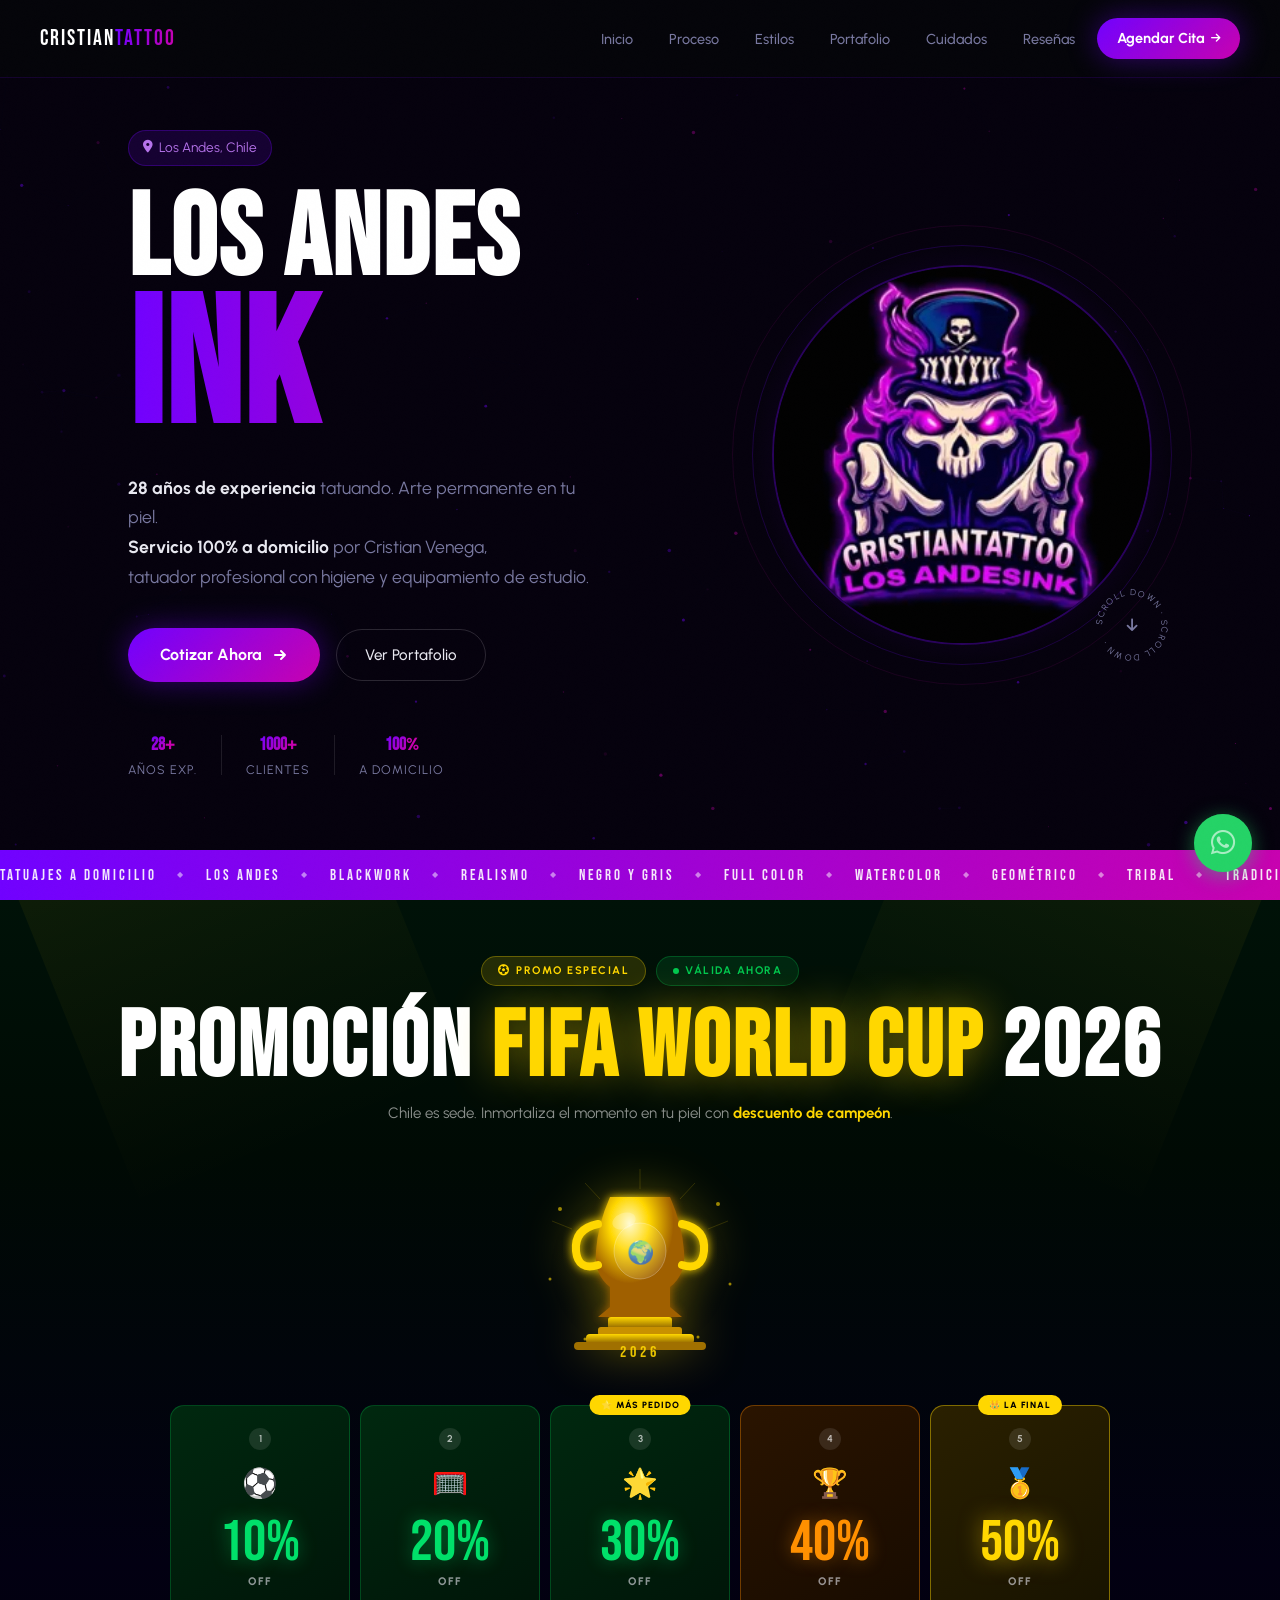
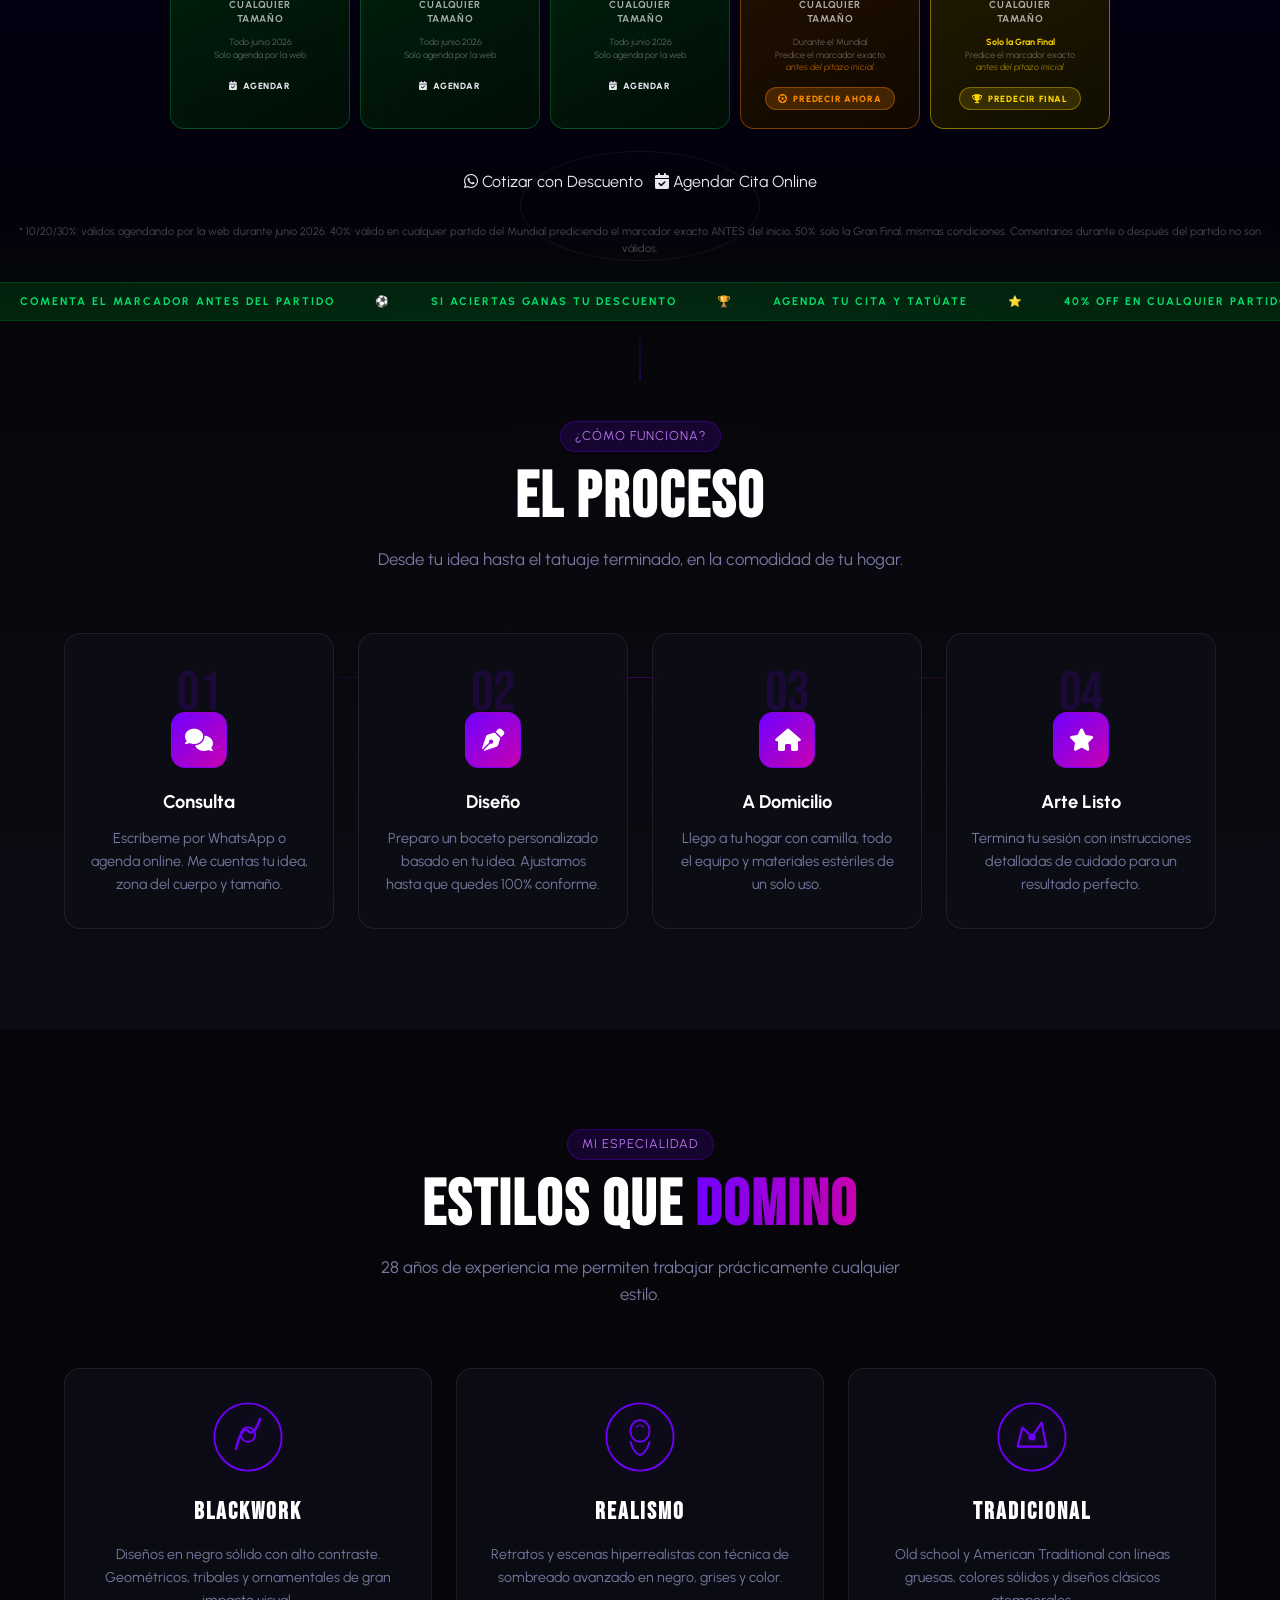
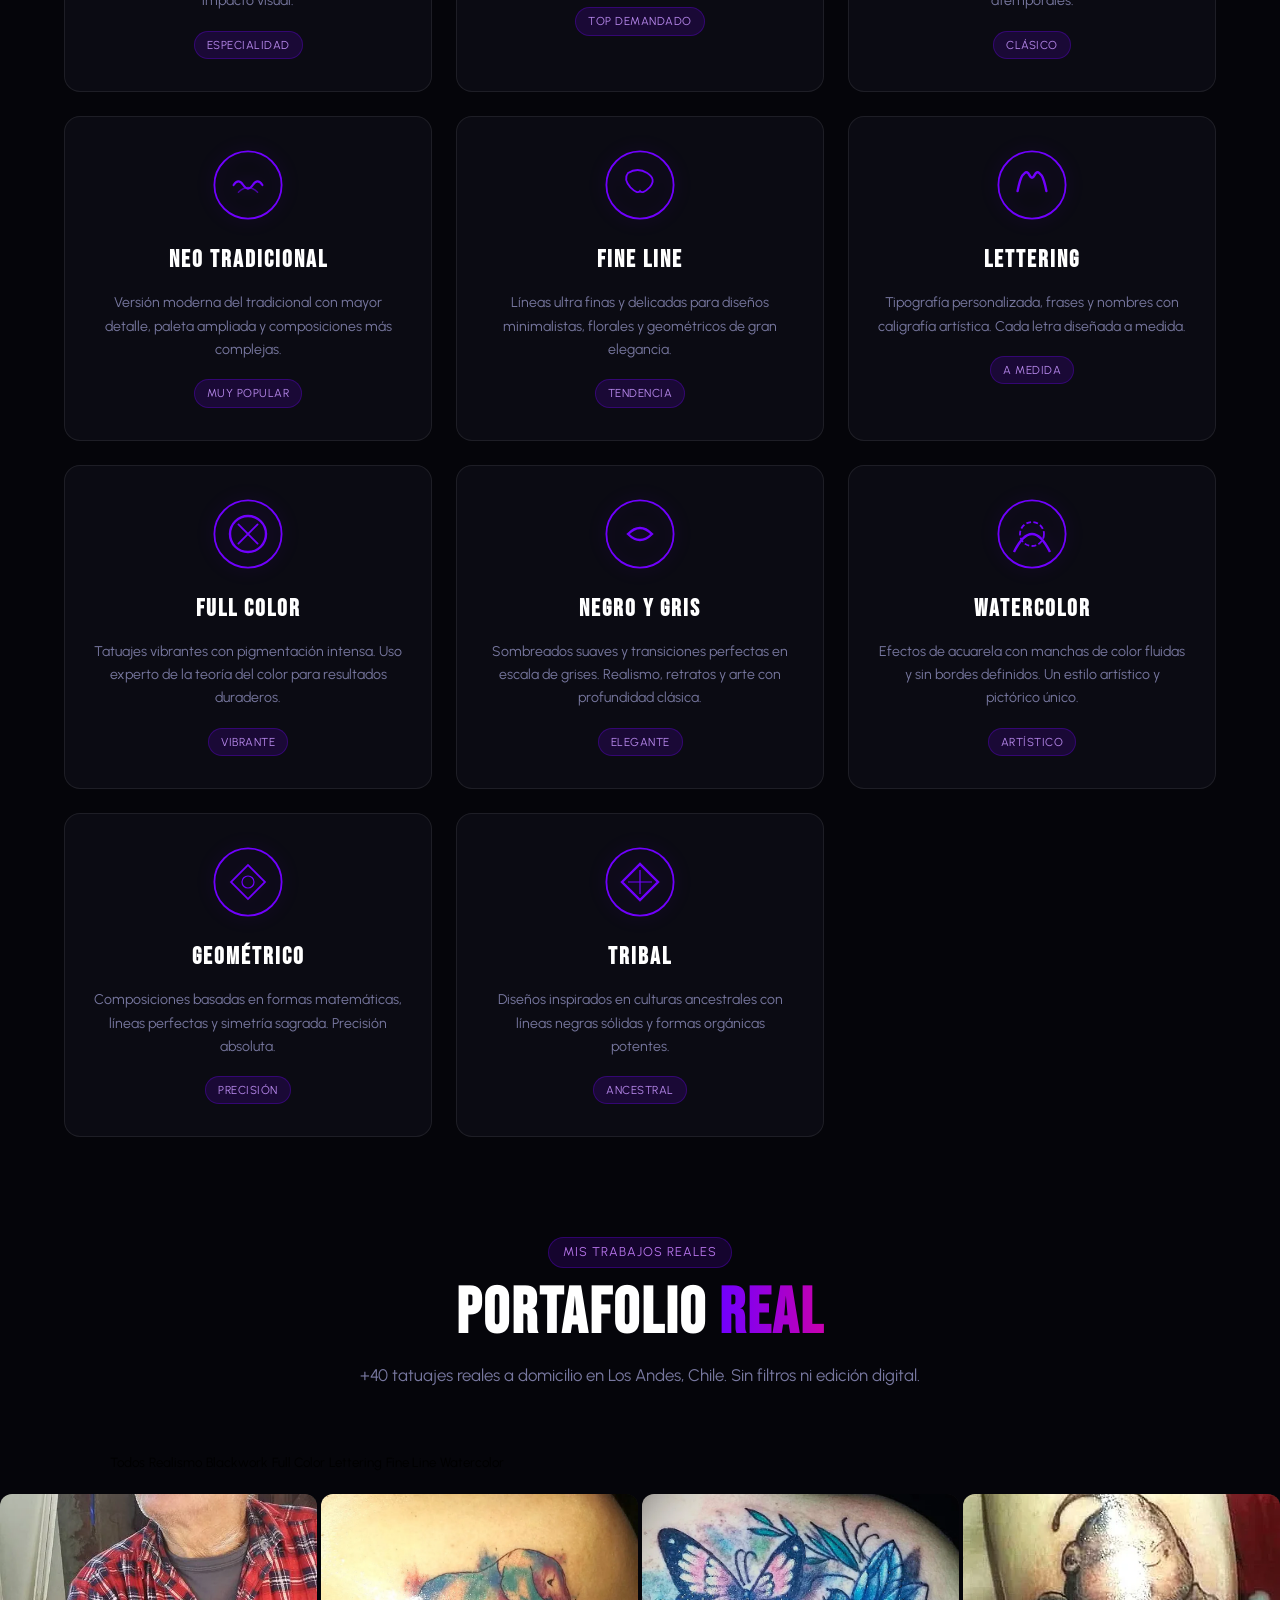
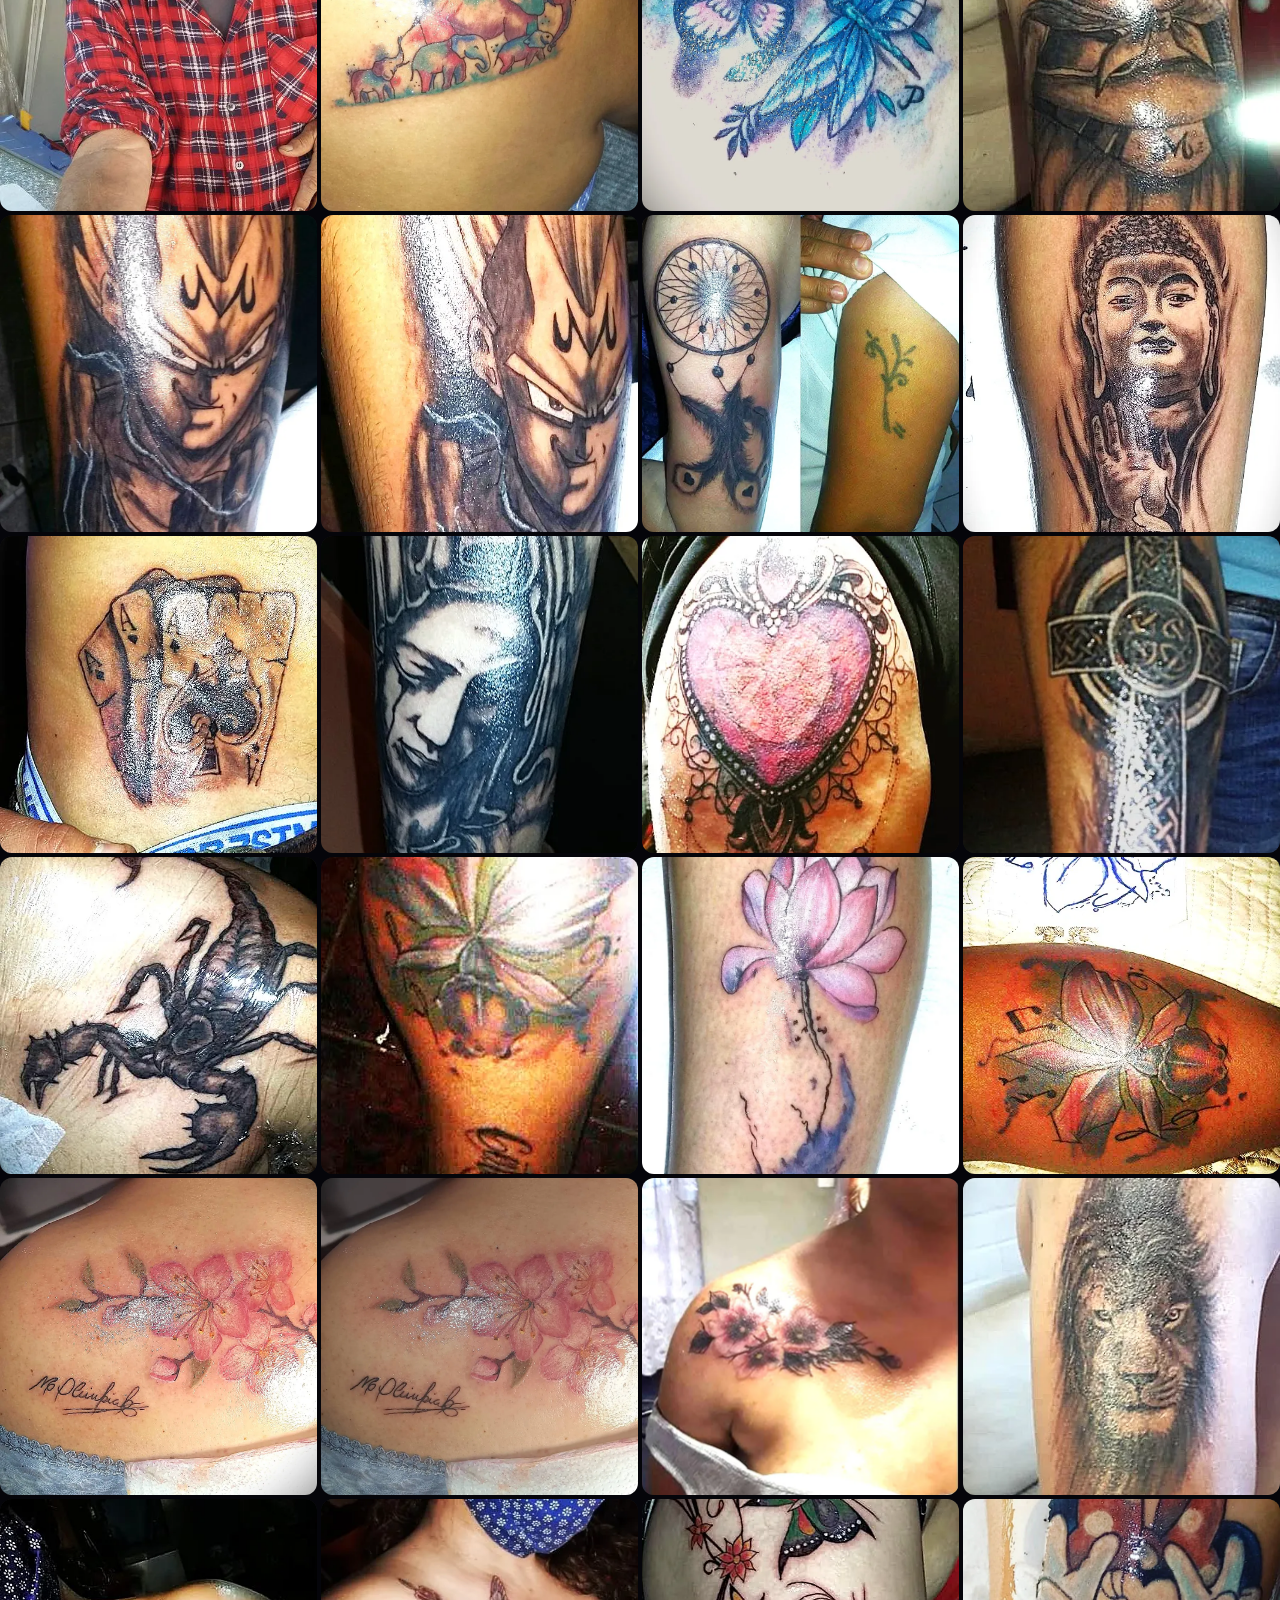
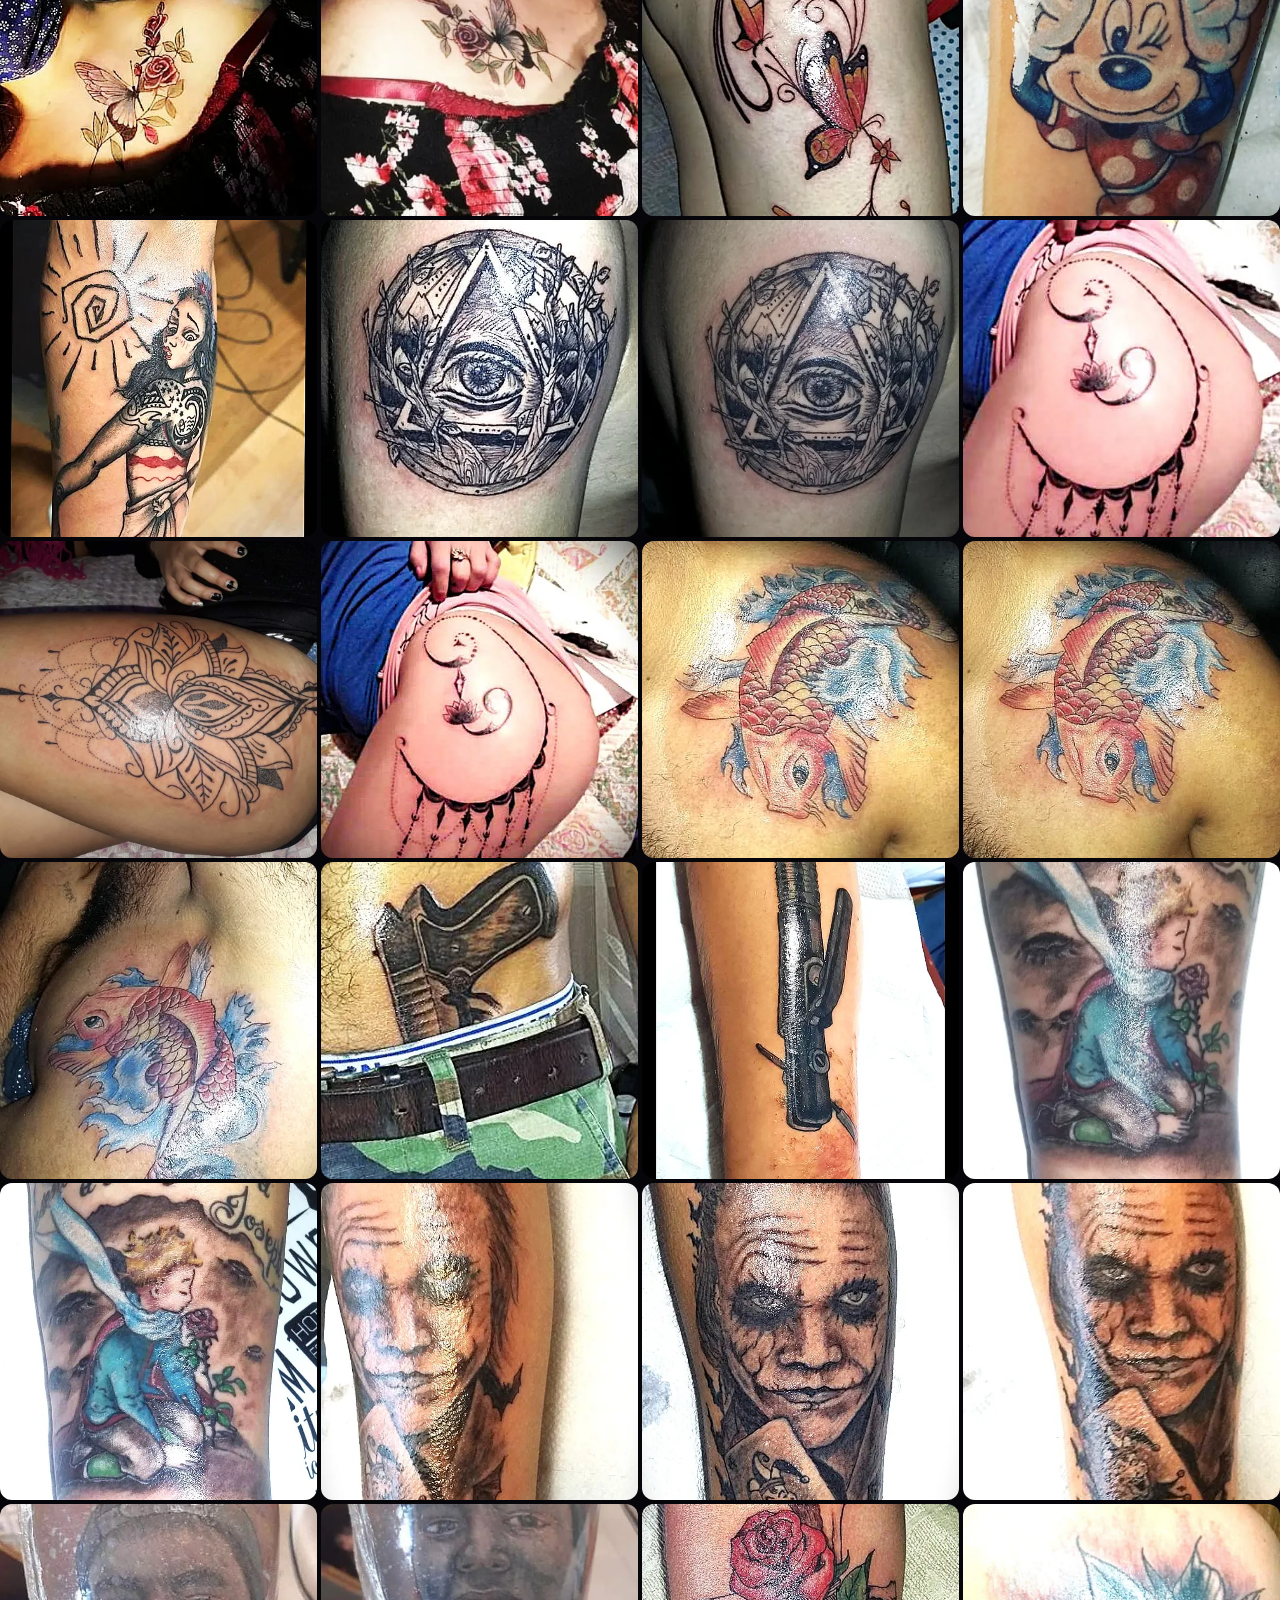
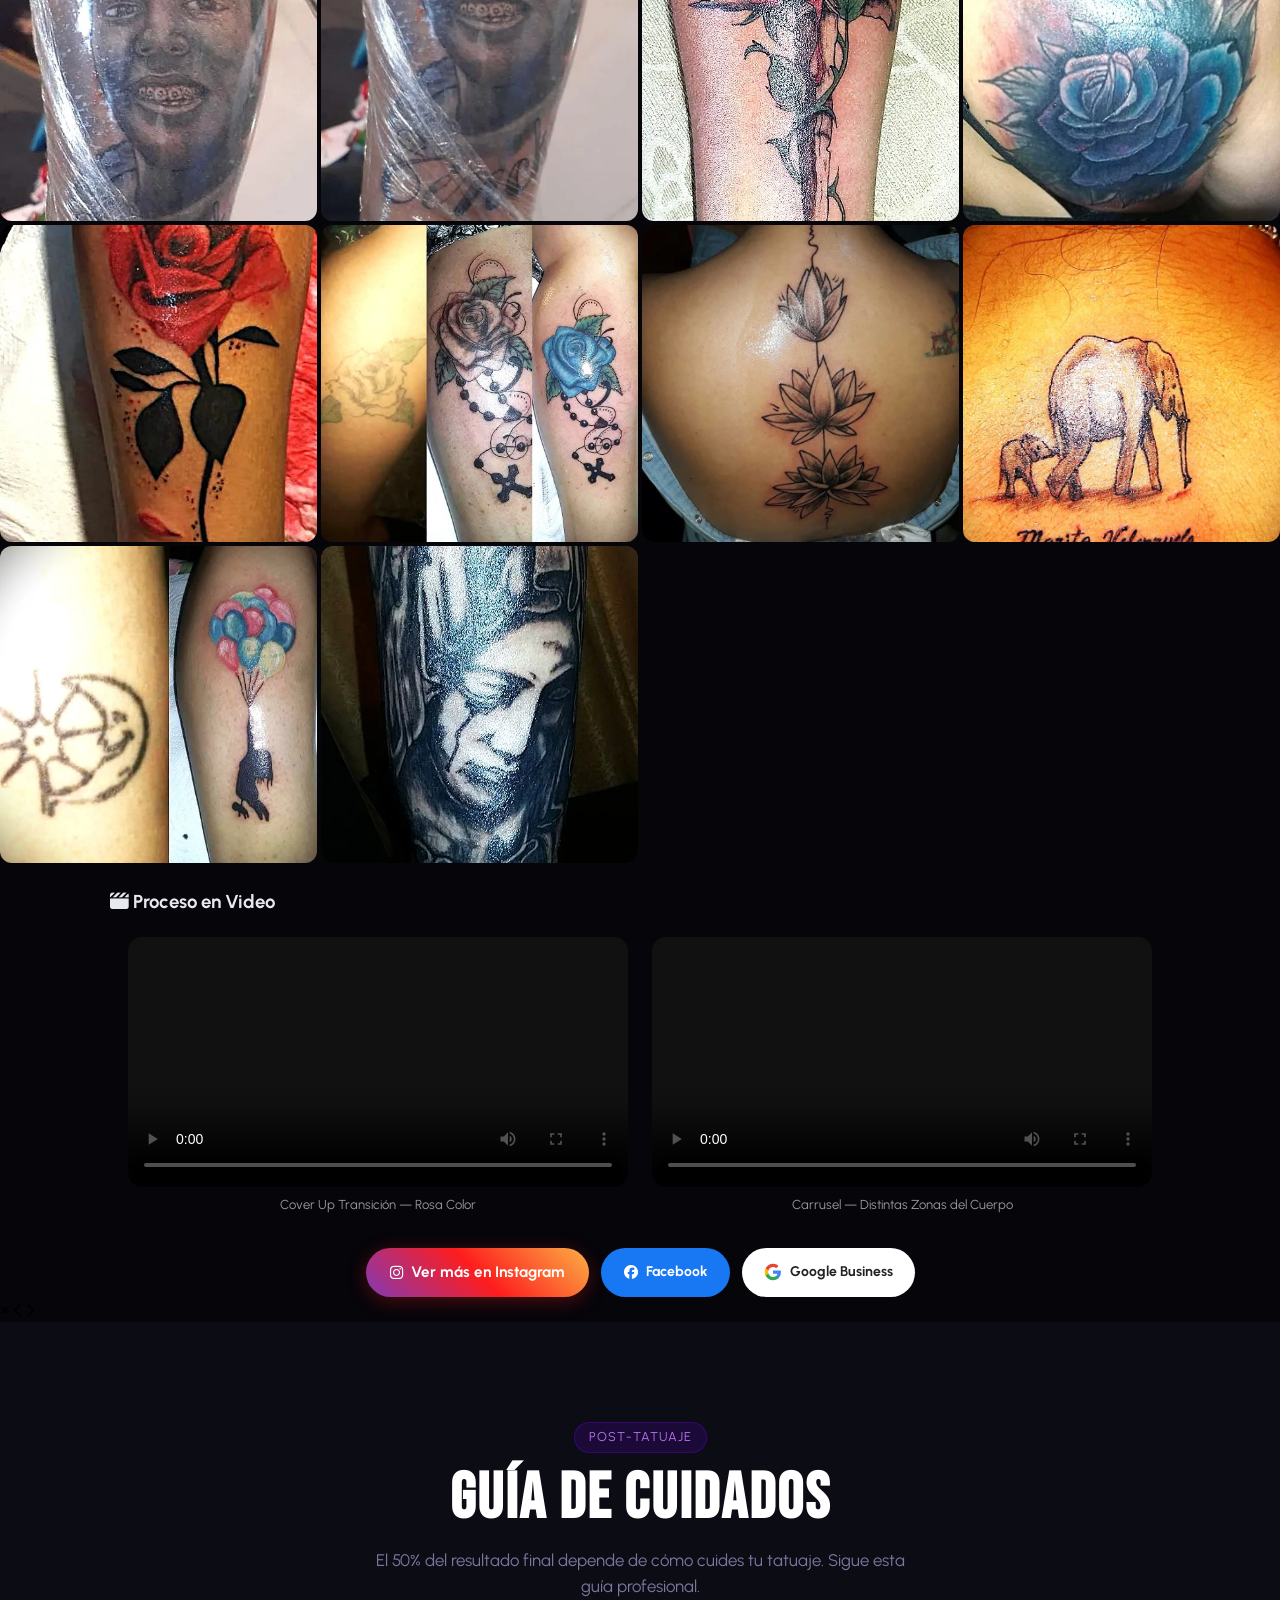
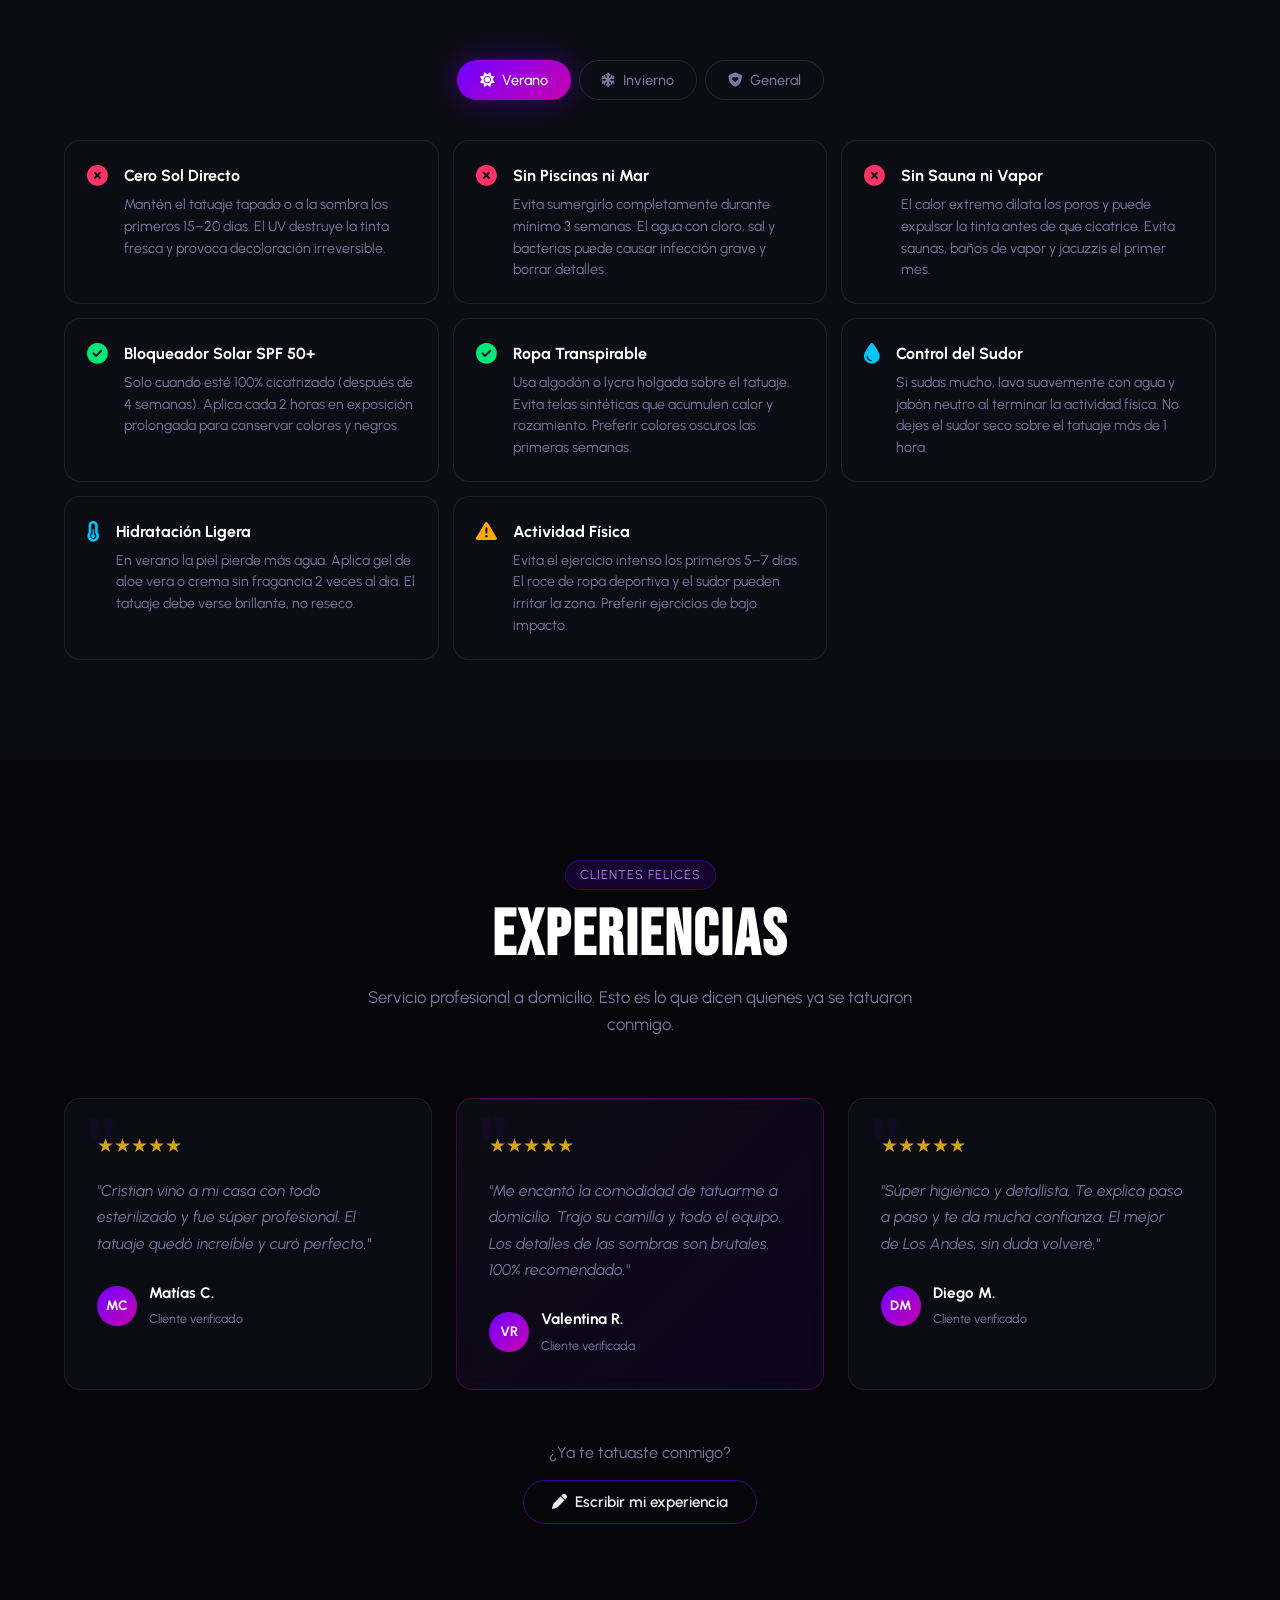
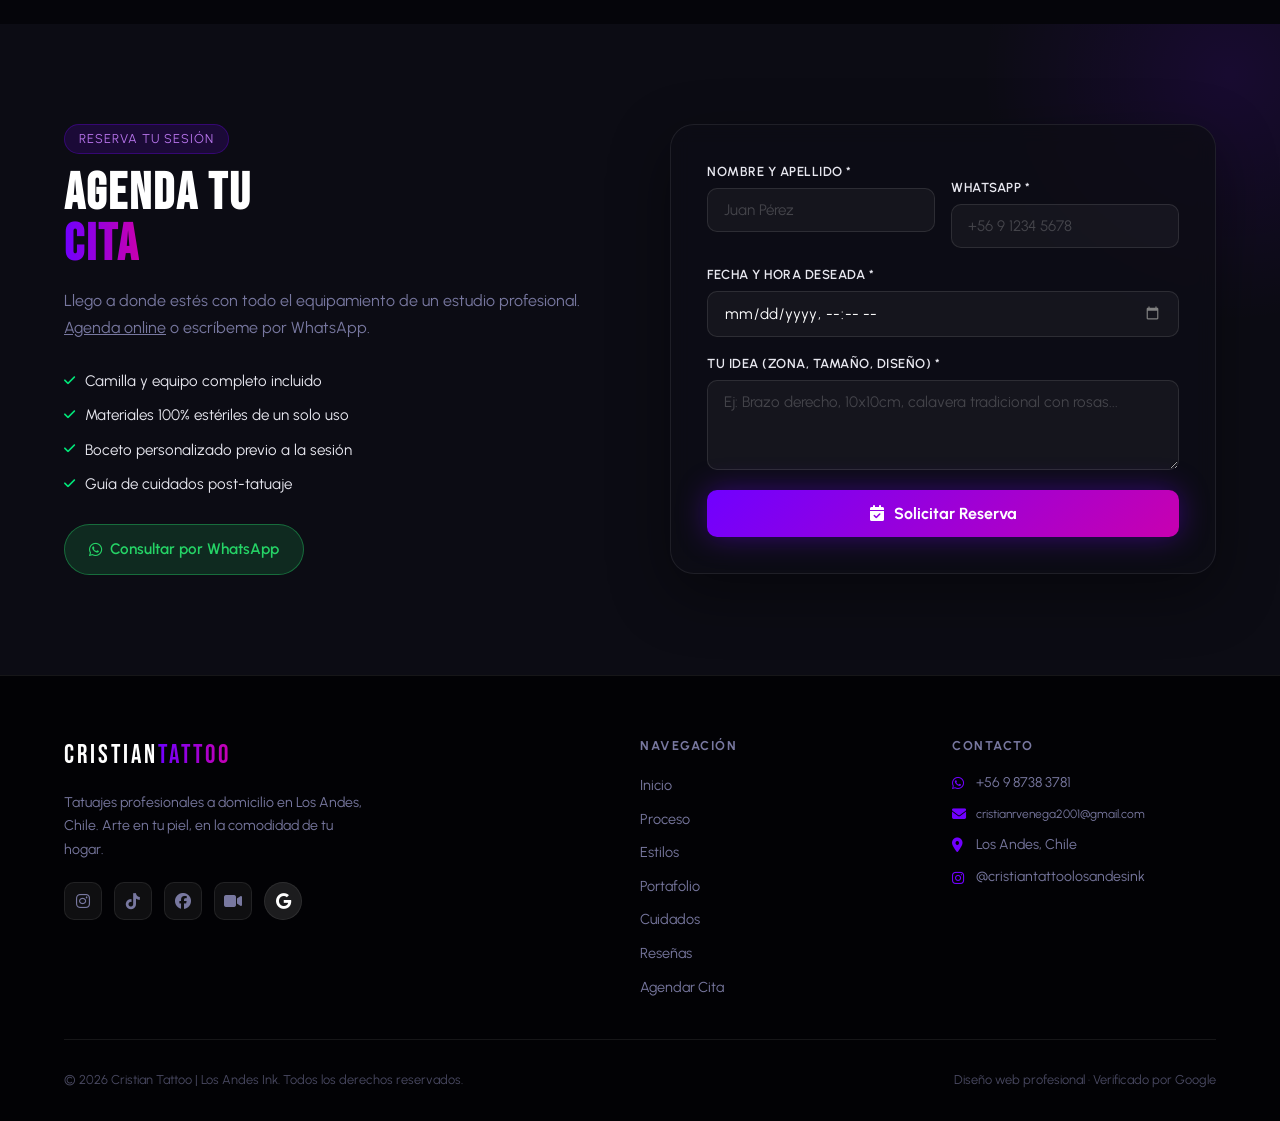
==== index.html @ 529fb02e "Actualizacion: Secciones nuevas, guia de cuidados y promo Mundial 2026" ====
<!DOCTYPE html>
<html lang="es">
<head>
    <meta charset="UTF-8">
    <meta name="viewport" content="width=device-width, initial-scale=1.0">
    <title>Cristian Tattoo | Los Andes Ink — Tatuajes a Domicilio en Los Andes, Chile</title>
    <meta name="description" content="Tatuajes profesionales a domicilio en Los Andes por Cristian Venega. 28 años de experiencia. Blackwork, Realismo, Fine Line, Full Color. Promo Mundial 2026: hasta 30% OFF.">
    <meta name="keywords" content="tatuajes los andes, tatuador a domicilio, cristian venega, tattoo chile, los andes ink, tatuajes a domicilio chile, tattoo los andes">
    <meta name="author" content="Cristian Tattoo Los Andes Ink">
    <meta property="og:title" content="Cristian Tattoo Los Andes Ink — Tatuajes a Domicilio">
    <meta property="og:description" content="28 años tatuando. Servicio 100% a domicilio en Los Andes, Chile. Promo Mundial 2026: hasta 30% de descuento.">
    <meta property="og:image" content="cristiantattoolosandesink.webp">
    <meta property="og:type" content="website">
    <meta name="google-site-verification" content="26c6bf16f3f9a82a">
    <link rel="preconnect" href="https://fonts.googleapis.com">
    <link href="https://fonts.googleapis.com/css2?family=Bebas+Neue&family=Urbanist:wght@300;400;500;700;900&family=Great+Vibes&display=swap" rel="stylesheet">
    <link rel="stylesheet" href="https://cdnjs.cloudflare.com/ajax/libs/font-awesome/6.5.0/css/all.min.css">
    <link rel="stylesheet" href="style.css">
    <script type="application/ld+json">
    {
      "@context": "https://schema.org",
      "@graph": [
        {
          "@type": "LocalBusiness",
          "@id": "https://cristiantattoo.netlify.app/#business",
          "name": "Cristian Tattoo Los Andes Ink",
          "description": "Tatuajes profesionales a domicilio en Los Andes, Chile. 28 años de experiencia.",
          "url": "https://cristiantattoo.netlify.app",
          "telephone": "+56987383781",
          "address": { "@type": "PostalAddress", "addressLocality": "Los Andes", "addressRegion": "Región de Valparaíso", "addressCountry": "CL" },
          "priceRange": "$$",
          "sameAs": ["https://www.instagram.com/cristiantattoolosandesink/","https://www.facebook.com/cristiantattoolosandesink","https://www.tiktok.com/@cristiantattoo12"],
          "image": "https://cristiantattoo.netlify.app/cristiantattoolosandesink.webp"
        },
        {
          "@type": "FAQPage",
          "mainEntity": [
            { "@type": "Question", "name": "¿Cómo funciona el servicio de tatuajes a domicilio?", "acceptedAnswer": { "@type": "Answer", "text": "Cristian llega a tu hogar con camilla profesional, máquinas, tinta y materiales estériles de un solo uso." } },
            { "@type": "Question", "name": "¿Cuánto cuesta un tatuaje a domicilio en Los Andes?", "acceptedAnswer": { "@type": "Answer", "text": "El precio varía según tamaño, estilo y complejidad. Escríbenos por WhatsApp para una cotización sin compromiso." } }
          ]
        }
      ]
    }
    </script>

    <!-- =====================================================
         ESTILOS ADICIONALES — ESPACIO + FIXES
    ====================================================== -->
    <style>

    /* ── Ocultar cursor custom por seguridad ── */
    .cursor-dot, .cursor-ring, .chibi-cursor { display:none!important; opacity:0!important; pointer-events:none!important; }

    /* ── Canvas espacio SIEMPRE detrás de todo ── */
    #spaceCanvas {
        position: fixed;
        top: 0; left: 0;
        width: 100%; height: 100%;
        z-index: -1;          /* detrás de todo — no cubre el hero */
        pointer-events: none;
    }

    /* El hero tiene fondo sólido propio — las estrellas no se ven en él */
    section.hero {
        background-color: #05000d !important;
        isolation: isolate;
    }

    /* ── PORTAFOLIO: solución definitiva ── */
    /* Container a ancho total */
    .portfolio-section {
        padding-left: 0 !important;
        padding-right: 0 !important;
    }
    .portfolio-section > .container,
    .portfolio-section .container {
        max-width: 100% !important;
        width: 100% !important;
        padding-left: 0 !important;
        padding-right: 0 !important;
    }
    /* Centrar solo encabezado, filtros, videos y CTAs */
    .portfolio-section .section-header,
    .portfolio-section .portfolio-filters,
    .portfolio-section .portfolio-videos,
    .portfolio-section .portfolio-cta {
        max-width: 1100px !important;
        margin-left: auto !important;
        margin-right: auto !important;
        padding-left: 20px !important;
        padding-right: 20px !important;
    }
    /* Grid — usa el ID real que script.js busca: portafolio */
    #portafolio {
        display: grid !important;
        grid-template-columns: repeat(4, minmax(0, 1fr)) !important;
        gap: 4px !important;
        width: 100% !important;
        max-width: 100% !important;
        margin: 20px 0 24px !important;
        padding: 0 !important;
        box-sizing: border-box !important;
    }
    @media (max-width: 1024px) {
        #portafolio { grid-template-columns: repeat(3, minmax(0, 1fr)) !important; }
    }
    @media (max-width: 600px) {
        #portafolio { grid-template-columns: repeat(2, minmax(0, 1fr)) !important; }
    }
    /* Celda cuadrada con padding-trick — clase real: portafolio-item */
    .portafolio-item {
        position: relative !important;
        display: block !important;
        width: 100% !important;
        height: 0 !important;
        padding-top: 100% !important;
        overflow: hidden !important;
        background: #1a1a1a !important;
        cursor: pointer !important;
    }
    /* El wrapper ocupa todo el espacio del padre */
    .portafolio-wrapper {
        position: absolute !important;
        top: 0 !important; left: 0 !important;
        width: 100% !important; height: 100% !important;
    }
    /* La imagen llena el wrapper */
    .portafolio-wrapper img {
        width: 100% !important;
        height: 100% !important;
        object-fit: cover !important;
        object-position: center !important;
        display: block !important;
        transition: transform 0.35s ease !important;
    }
    .portafolio-item:hover .portafolio-wrapper img {
        transform: scale(1.07) !important;
    }
    /* Overlay con nombre del estilo */
    .portafolio-overlay {
        position: absolute !important;
        inset: 0 !important;
        background: rgba(0,0,0,0.5) !important;
        display: flex !important;
        align-items: center !important;
        justify-content: center !important;
        opacity: 0 !important;
        transition: opacity 0.25s ease !important;
    }
    .portafolio-item:hover .portafolio-overlay {
        opacity: 1 !important;
    }
    .portafolio-overlay span {
        color: #fff !important;
        font-size: 12px !important;
        font-weight: 700 !important;
        letter-spacing: 1.5px !important;
        text-transform: uppercase !important;
        background: rgba(112,0,255,0.7) !important;
        padding: 6px 14px !important;
        border-radius: 20px !important;
    }

    /* ── VIDEOS: visibles y responsivos ── */
    .videos-grid {
        display: flex !important;
        flex-wrap: wrap !important;
        gap: 24px !important;
        justify-content: center !important;
        margin-top: 20px !important;
    }
    .video-wrap {
        flex: 1 1 300px !important;
        max-width: 500px !important;
    }
    .portfolio-video {
        width: 100% !important;
        max-width: 500px !important;
        border-radius: 14px !important;
        background: #111 !important;
        outline: none !important;
        display: block !important;
    }
    .video-caption {
        text-align: center !important;
        margin-top: 8px !important;
        font-size: 13px !important;
        opacity: .65 !important;
    }

    /* ── MUNDIAL: visual SVG + tiers ── */
    .mundial-visual { text-align: center; margin: 28px 0 8px; }
    .mundial-visual svg { width: min(340px, 90vw); height: auto; }

    /* ── CUIDADOS: más espacio ── */
    .care-grid { gap: 14px !important; }

    /* ── REDES SOCIALES: botón Google ── */
    .btn-google {
        display: inline-flex;
        align-items: center;
        gap: 8px;
        background: #fff;
        color: #222;
        font-weight: 700;
        font-size: 14px;
        padding: 12px 22px;
        border-radius: 100px;
        text-decoration: none;
        transition: opacity .2s, transform .2s;
        border: none;
    }
    .btn-google:hover { opacity: .9; transform: translateY(-2px); }
    .btn-google svg { width: 18px; height: 18px; }

    .btn-fb {
        display: inline-flex;
        align-items: center;
        gap: 8px;
        background: #1877F2;
        color: #fff;
        font-weight: 700;
        font-size: 14px;
        padding: 12px 22px;
        border-radius: 100px;
        text-decoration: none;
        transition: opacity .2s, transform .2s;
    }
    .btn-fb:hover { opacity: .9; transform: translateY(-2px); }

    /* ── FOOTER SOCIAL ── */
    .footer-socials a { transition: transform .2s, opacity .2s; }
    .footer-socials a:hover { opacity: .75; transform: translateY(-2px); }

    /* ════════════════════════════════════════════
       MUNDIAL 2026 — Diseño dinámico completo
    ════════════════════════════════════════════ */
    .wc-section {
        position: relative; overflow: hidden;
        background: linear-gradient(180deg,#001208 0%,#000a04 25%,#020012 65%,#050008 100%);
        padding-bottom: 0;
    }
    /* Focos de estadio */
    .wc-spot {
        position: absolute; top: -80px;
        width: 350px; height: 500px;
        background: linear-gradient(180deg,rgba(255,215,0,.055) 0%,transparent 70%);
        pointer-events: none; z-index: 0;
        transform-origin: top center;
    }
    .wc-spot-l { left: 0%;  transform: rotate(-22deg); }
    .wc-spot-r { right: 0%; transform: rotate(22deg); }
    /* Líneas de campo al fondo */
    .wc-field-stripe {
        position: absolute; bottom: 60px; left: 50%;
        transform: translateX(-50%);
        width: 240px; height: 110px;
        border: 1px solid rgba(255,255,255,.06);
        border-radius: 50%; pointer-events: none;
    }
    .wc-field-bottom {
        position: absolute; bottom: 0; left: 0; right: 0; height: 100px;
        background: linear-gradient(transparent,rgba(0,80,20,.18));
        pointer-events: none;
    }
    /* Header */
    .wc-header { text-align:center; padding: 56px 20px 16px; position:relative; z-index:1; }
    .wc-tag-row { display:flex; justify-content:center; gap:10px; flex-wrap:wrap; margin-bottom:14px; }
    .wc-tag { display:inline-flex; align-items:center; gap:6px; padding:5px 16px; border-radius:100px; font-size:11px; font-weight:700; letter-spacing:1.5px; text-transform:uppercase; }
    .wc-tag-promo { background:rgba(255,215,0,.14); border:1px solid rgba(255,215,0,.3); color:#ffd700; }
    .wc-tag-live  { background:rgba(0,200,80,.12); border:1px solid rgba(0,200,80,.28); color:#00c850; }
    .wc-live-pulse { width:6px; height:6px; border-radius:50%; background:#00c850; animation:wcPulse 1.4s ease-in-out infinite; }
    @keyframes wcPulse { 0%,100%{opacity:1;transform:scale(1)} 50%{opacity:.4;transform:scale(1.5)} }
    .wc-title { font-family:'Bebas Neue',sans-serif; font-size:clamp(2.6rem,9vw,5.8rem); line-height:1.05; letter-spacing:3px; color:#fff; margin:0 0 4px; }
    .wc-title .wc-gold { color:#ffd700; text-shadow:0 0 40px rgba(255,215,0,.45); }
    .wc-subtitle { font-size:15px; color:rgba(255,255,255,.55); margin:0 0 28px; }
    /* Trofeo animado */
    .wc-trophy-wrap { display:flex; justify-content:center; margin:0 0 36px; }
    .wc-trophy-svg { filter:drop-shadow(0 0 24px rgba(255,215,0,.35)); animation:trophyGlow 3s ease-in-out infinite; }
    @keyframes trophyGlow { 0%,100%{filter:drop-shadow(0 0 18px rgba(255,215,0,.3))} 50%{filter:drop-shadow(0 0 40px rgba(255,215,0,.6))} }
    /* Tiers */
    .wc-tiers-wrap { position:relative; z-index:1; padding:0 16px 8px; }
    .wc-tiers { display:grid; grid-template-columns:repeat(5,1fr); gap:10px; max-width:940px; margin:0 auto; }
    @media(max-width:768px){ .wc-tiers{ grid-template-columns:repeat(3,1fr); } }
    @media(max-width:440px){ .wc-tiers{ grid-template-columns:repeat(2,1fr); } .wc-tier:last-child{ grid-column:1/-1; } }
    .wc-tier {
        border-radius:14px; padding:22px 10px 18px; text-align:center;
        position:relative; border:1px solid rgba(255,255,255,.09);
        transition:transform .25s cubic-bezier(.34,1.56,.64,1), box-shadow .25s;
    }
    .wc-tier:hover { transform:translateY(-7px); }
    .wc-tier-june    { background:linear-gradient(150deg,#00280f,#000e06); border-color:rgba(0,200,80,.28); }
    .wc-tier-june:hover { box-shadow:0 14px 36px rgba(0,200,80,.18); }
    .wc-tier-predict { background:linear-gradient(150deg,#2a1400,#110800); border-color:rgba(255,140,0,.38); cursor:pointer; }
    .wc-tier-predict:hover { box-shadow:0 14px 36px rgba(255,140,0,.22); }
    .wc-tier-final   { background:linear-gradient(150deg,#2a2000,#110e00); border-color:rgba(255,215,0,.45); cursor:pointer; }
    .wc-tier-final:hover { box-shadow:0 14px 36px rgba(255,215,0,.28); }
    .wc-tier-badge {
        position:absolute; top:-11px; left:50%; transform:translateX(-50%);
        background:#ffd700; color:#000; font-size:9px; font-weight:800;
        padding:3px 11px; border-radius:20px; letter-spacing:1px; text-transform:uppercase; white-space:nowrap;
    }
    .wc-tier-ico { font-size:1.8rem; display:block; margin-bottom:8px; }
    .wc-tier-num {
        width:22px; height:22px; border-radius:50%; background:rgba(255,255,255,.1);
        color:rgba(255,255,255,.65); font-size:10px; font-weight:700;
        display:flex; align-items:center; justify-content:center; margin:0 auto 10px;
    }
    .wc-tier-pct { font-family:'Bebas Neue',sans-serif; font-size:clamp(2.6rem,5vw,3.6rem); line-height:1; display:block; margin-bottom:1px; }
    .wc-tier-june    .wc-tier-pct { color:#00e06a; text-shadow:0 0 18px rgba(0,224,106,.4); }
    .wc-tier-predict .wc-tier-pct { color:#ff9000; text-shadow:0 0 18px rgba(255,144,0,.4); }
    .wc-tier-final   .wc-tier-pct { color:#ffd700; text-shadow:0 0 22px rgba(255,215,0,.55); }
    .wc-tier-off  { font-size:11px; font-weight:800; letter-spacing:2px; opacity:.6; display:block; margin-bottom:8px; }
    .wc-tier-lbl  { font-size:10px; font-weight:700; letter-spacing:.8px; text-transform:uppercase; color:rgba(255,255,255,.65); line-height:1.4; margin-bottom:10px; display:block; }
    .wc-tier-cond { font-size:9px; color:rgba(255,255,255,.35); line-height:1.4; margin-bottom:10px; display:block; }
    .wc-tier-btn {
        display:inline-flex; align-items:center; gap:5px;
        font-size:9px; font-weight:800; letter-spacing:.8px; text-transform:uppercase;
        padding:5px 12px; border-radius:20px; border:none; cursor:pointer; font-family:inherit;
        transition:background .2s;
    }
    .wc-tier-predict .wc-tier-btn { background:rgba(255,140,0,.2); color:#ff9000; border:1px solid rgba(255,140,0,.35); }
    .wc-tier-predict .wc-tier-btn:hover { background:rgba(255,140,0,.32); }
    .wc-tier-final .wc-tier-btn   { background:rgba(255,215,0,.14); color:#ffd700; border:1px solid rgba(255,215,0,.35); }
    .wc-tier-final .wc-tier-btn:hover { background:rgba(255,215,0,.25); }
    /* CTAs */
    .wc-cta-row { display:flex; justify-content:center; gap:12px; flex-wrap:wrap; padding:32px 16px 28px; position:relative; z-index:1; }
    .wc-disclaimer { text-align:center; font-size:11px; color:rgba(255,255,255,.28); padding:0 16px 24px; position:relative; z-index:1; }
    /* Ticker inferior */
    .wc-ticker { overflow:hidden; border-top:1px solid rgba(0,200,80,.18); border-bottom:1px solid rgba(0,200,80,.18); padding:10px 0; background:linear-gradient(90deg,rgba(0,80,20,.35),rgba(0,120,40,.25),rgba(0,80,20,.35)); position:relative; z-index:1; }
    .wc-ticker-track { display:flex; white-space:nowrap; animation:wctick 24s linear infinite; }
    .wc-ticker-track span { font-size:11px; font-weight:700; letter-spacing:2px; text-transform:uppercase; color:#00e06a; padding:0 20px; }
    .wc-ticker-track .wt-sep { color:#ffd700 !important; }
    @keyframes wctick { from{transform:translateX(0)} to{transform:translateX(-50%)} }
    /* ── Modales de predicción ── */
    .pred-overlay {
        display:none; position:fixed; inset:0; z-index:9998;
        background:rgba(0,0,0,.87); backdrop-filter:blur(12px);
        align-items:center; justify-content:center; padding:20px;
    }
    .pred-overlay.open { display:flex; }
    .pred-box {
        border-radius:22px; padding:38px 28px 30px;
        max-width:460px; width:100%; position:relative; text-align:center;
    }
    @media(max-width:480px){ .pred-box{ padding:30px 18px 24px; } }
    .pred-box-40 { background:#0c0800; border:1px solid rgba(255,140,0,.35); }
    .pred-box-50 { background:#0c0a00; border:1px solid rgba(255,215,0,.42); }
    .pred-close {
        position:absolute; top:12px; right:12px;
        background:rgba(255,255,255,.08); border:1px solid rgba(255,255,255,.1);
        color:rgba(255,255,255,.5); width:32px; height:32px; border-radius:8px;
        cursor:pointer; font-size:19px; display:flex; align-items:center; justify-content:center; line-height:1;
    }
    .pred-close:hover { background:rgba(255,255,255,.15); color:#fff; }
    .pred-pill { display:inline-block; padding:5px 16px; border-radius:20px; font-size:10px; font-weight:800; letter-spacing:2px; text-transform:uppercase; margin-bottom:16px; }
    .pred-pill-40 { background:rgba(255,140,0,.14); border:1px solid rgba(255,140,0,.3); color:#ff9000; }
    .pred-pill-50 { background:rgba(255,215,0,.12); border:1px solid rgba(255,215,0,.3); color:#ffd700; }
    .pred-title { font-size:1.6rem; font-weight:900; color:#fff; margin:0 0 6px; }
    .pred-desc  { font-size:13px; color:rgba(255,255,255,.5); line-height:1.55; margin:0 0 24px; }
    .pred-group { margin-bottom:16px; text-align:left; }
    .pred-group label { font-size:10px; font-weight:700; letter-spacing:1.5px; text-transform:uppercase; color:rgba(255,255,255,.42); display:block; margin-bottom:7px; }
    .pred-group input {
        width:100%; box-sizing:border-box;
        background:rgba(255,255,255,.06); border:1px solid rgba(255,255,255,.12);
        border-radius:10px; padding:12px 14px; color:#fff; font-size:15px; font-family:inherit;
    }
    .pred-group input:focus { outline:none; border-color:rgba(255,255,255,.3); }
    .score-row { display:flex; align-items:center; gap:8px; }
    .score-row input { text-align:center; font-family:'Bebas Neue',sans-serif; font-size:24px; font-weight:900; width:70px; flex:0 0 70px; }
    .score-vs { font-size:20px; font-weight:900; color:rgba(255,255,255,.35); }
    .score-teams { display:flex; justify-content:space-between; font-size:10px; color:rgba(255,255,255,.3); margin-top:4px; letter-spacing:.5px; }
    .pred-submit {
        width:100%; padding:15px; border-radius:11px; border:none;
        font-size:15px; font-weight:800; font-family:inherit; cursor:pointer;
        transition:transform .2s, box-shadow .2s; margin-top:8px;
    }
    .pred-submit-40 { background:linear-gradient(135deg,#ff9000,#d06000); color:#fff; box-shadow:0 6px 24px rgba(255,140,0,.28); }
    .pred-submit-50 { background:linear-gradient(135deg,#ffd700,#b89000); color:#000; box-shadow:0 6px 24px rgba(255,215,0,.28); }
    .pred-submit:hover { transform:translateY(-2px); }
    .pred-note { font-size:11px; color:rgba(255,255,255,.22); margin-top:12px; line-height:1.55; }
    .pred-ok { display:none; padding:16px 0; }
    .pred-ok.show { display:block; }
    .pred-ok h3 { font-size:1.3rem; margin-bottom:8px; }
    .pred-ok p  { font-size:13px; color:rgba(255,255,255,.5); }
    .pred-ok-40 h3 { color:#ff9000; }
    .pred-ok-50 h3 { color:#ffd700; }

    </style>
</head>
<body>

    <!-- ══════════════════════════════════════════
         CANVAS ESPACIO (estrellas, cometas, fugaces)
    ═══════════════════════════════════════════════ -->
    <canvas id="spaceCanvas" aria-hidden="true"></canvas>

    <!-- Grain texture overlay -->
    <div class="grain-overlay" aria-hidden="true"></div>

    <!-- ========= WHATSAPP FLOAT ========= -->
    <a href="https://wa.me/56987383781?text=Hola%20Cristian,%20vengo%20de%20tu%20p%C3%A1gina%20web%20y%20quiero%20hacer%20una%20consulta."
        class="whatsapp-float" target="_blank" rel="noopener noreferrer" aria-label="Contactar por WhatsApp">
        <i class="fa-brands fa-whatsapp"></i>
        <span class="wa-pulse"></span>
    </a>

    <!-- ========= NAVBAR ========= -->
    <nav class="navbar" id="navbar">
        <a href="#inicio" class="nav-logo">
            <span class="logo-main">CRISTIAN</span><span class="logo-accent">TATTOO</span>
        </a>
        <ul class="nav-links" id="navLinks">
            <li><a href="#inicio" class="nav-link">Inicio</a></li>
            <li><a href="#proceso" class="nav-link">Proceso</a></li>
            <li><a href="#estilos" class="nav-link">Estilos</a></li>
            <li><a href="#sec-portafolio" class="nav-link">Portafolio</a></li>
            <li><a href="#cuidados" class="nav-link">Cuidados</a></li>
            <li><a href="#testimonios" class="nav-link">Reseñas</a></li>
            <li><a href="agenda.html" class="nav-cta">Agendar Cita <i class="fa-solid fa-arrow-right fa-xs"></i></a></li>
        </ul>
        <button class="hamburger" id="hamburger" aria-label="Menú">
            <span></span><span></span><span></span>
        </button>
    </nav>

    <!-- Mobile overlay nav -->
    <div class="mobile-menu" id="mobileMenu">
        <ul>
            <li><a href="#inicio" class="mob-link">Inicio</a></li>
            <li><a href="#proceso" class="mob-link">Proceso</a></li>
            <li><a href="#estilos" class="mob-link">Estilos</a></li>
            <li><a href="#sec-portafolio" class="mob-link">Portafolio</a></li>
            <li><a href="#cuidados" class="mob-link">Cuidados</a></li>
            <li><a href="#testimonios" class="mob-link">Reseñas</a></li>
            <li><a href="agenda.html" class="mob-link mob-cta">Agendar Cita</a></li>
        </ul>
        <div class="mob-socials">
            <a href="https://www.instagram.com/cristiantattoolosandesink/" target="_blank"><i class="fa-brands fa-instagram"></i></a>
            <a href="https://www.facebook.com/cristiantattoolosandesink" target="_blank"><i class="fa-brands fa-facebook"></i></a>
            <a href="https://www.google.com/search?q=Cristian+Tattoo+Los+Andes+Ink" target="_blank"><i class="fa-brands fa-google"></i></a>
        </div>
    </div>

    <!-- ========= HERO ========= -->
    <section id="inicio" class="hero">
        <canvas class="hero-canvas" id="heroCanvas"></canvas>
        <div class="hero-inner">
            <div class="hero-content reveal-left">
                <span class="hero-badge"><i class="fa-solid fa-location-dot"></i> Los Andes, Chile</span>
                <h1 class="hero-title">
                    <span class="title-line line-1">LOS ANDES</span>
                    <span class="title-line line-2 accent-text">INK</span>
                </h1>
                <p class="hero-desc">
                    <strong>28 años de experiencia</strong> tatuando. Arte permanente en tu piel.<br>
                    <strong>Servicio 100% a domicilio</strong> por Cristian Venega,<br>
                    tatuador profesional con higiene y equipamiento de estudio.
                </p>
                <div class="hero-actions">
                    <a href="#agenda" class="btn-primary">
                        Cotizar Ahora
                        <svg width="16" height="16" viewBox="0 0 16 16" fill="none"><path d="M3 8h10M9 4l4 4-4 4" stroke="currentColor" stroke-width="2" stroke-linecap="round" stroke-linejoin="round"/></svg>
                    </a>
                    <a href="#sec-portafolio" class="btn-ghost">Ver Portafolio</a>
                </div>
                <div class="hero-stats">
                    <div class="stat"><span class="stat-num" data-target="28">0</span><span>+</span><p>Años exp.</p></div>
                    <div class="stat-divider"></div>
                    <div class="stat"><span class="stat-num" data-target="1000">0</span><span>+</span><p>Clientes</p></div>
                    <div class="stat-divider"></div>
                    <div class="stat"><span class="stat-num" data-target="100">0</span><span>%</span><p>A domicilio</p></div>
                </div>
            </div>
            <div class="hero-visual reveal-right">
                <div class="logo-frame">
                    <div class="logo-glow"></div>
                    <img src="cristiantattoolosandesink.webp" alt="Cristian Tattoo Los Andes Ink" class="hero-logo" width="480" height="480" loading="eager">
                    <div class="logo-ring ring-1"></div>
                    <div class="logo-ring ring-2"></div>
                </div>
                <div class="scroll-badge">
                    <svg viewBox="0 0 100 100" class="scroll-circle"><path id="scrollText" d="M 50,50 m -37,0 a 37,37 0 1,1 74,0 a 37,37 0 1,1 -74,0"/><text><textPath href="#scrollText">SCROLL DOWN • SCROLL DOWN • </textPath></text></svg>
                    <i class="fa-solid fa-arrow-down"></i>
                </div>
            </div>
        </div>
        <div class="ticker-wrap" aria-hidden="true">
            <div class="ticker-track">
                <span>TATUAJES A DOMICILIO</span><span class="ticker-dot">◆</span>
                <span>LOS ANDES</span><span class="ticker-dot">◆</span>
                <span>BLACKWORK</span><span class="ticker-dot">◆</span>
                <span>REALISMO</span><span class="ticker-dot">◆</span>
                <span>NEGRO Y GRIS</span><span class="ticker-dot">◆</span>
                <span>FULL COLOR</span><span class="ticker-dot">◆</span>
                <span>WATERCOLOR</span><span class="ticker-dot">◆</span>
                <span>GEOMÉTRICO</span><span class="ticker-dot">◆</span>
                <span>TRIBAL</span><span class="ticker-dot">◆</span>
                <span>TRADICIONAL</span><span class="ticker-dot">◆</span>
                <span>NEOTRADICIONAL</span><span class="ticker-dot">◆</span>
                <span>LETTERING</span><span class="ticker-dot">◆</span>
                <span>FINE LINE</span><span class="ticker-dot">◆</span>
                <span>TATUAJES A DOMICILIO</span><span class="ticker-dot">◆</span>
                <span>LOS ANDES</span><span class="ticker-dot">◆</span>
                <span>BLACKWORK</span><span class="ticker-dot">◆</span>
                <span>REALISMO</span><span class="ticker-dot">◆</span>
                <span>NEGRO Y GRIS</span><span class="ticker-dot">◆</span>
                <span>FULL COLOR</span><span class="ticker-dot">◆</span>
                <span>WATERCOLOR</span><span class="ticker-dot">◆</span>
                <span>GEOMÉTRICO</span><span class="ticker-dot">◆</span>
                <span>TRIBAL</span><span class="ticker-dot">◆</span>
                <span>TRADICIONAL</span><span class="ticker-dot">◆</span>
                <span>NEOTRADICIONAL</span><span class="ticker-dot">◆</span>
                <span>LETTERING</span><span class="ticker-dot">◆</span>
                <span>FINE LINE</span><span class="ticker-dot">◆</span>
            </div>
        </div>
    </section>

    <!-- ══════════════════════════════════════════
         PROMO FIFA WORLD CUP 2026 — DISEÑO DINÁMICO
    ═══════════════════════════════════════════════ -->
    <section id="mundial-2026" class="wc-section">

        <!-- Focos de estadio -->
        <div class="wc-spot wc-spot-l" aria-hidden="true"></div>
        <div class="wc-spot wc-spot-r" aria-hidden="true"></div>
        <div class="wc-field-stripe"   aria-hidden="true"></div>
        <div class="wc-field-bottom"   aria-hidden="true"></div>

        <!-- HEADER -->
        <div class="wc-header reveal-up">
            <div class="wc-tag-row">
                <span class="wc-tag wc-tag-promo"><i class="fa-solid fa-futbol" style="animation:spin 3s linear infinite"></i> Promo Especial</span>
                <span class="wc-tag wc-tag-live"><span class="wc-live-pulse"></span> Válida Ahora</span>
            </div>
            <h2 class="wc-title">PROMOCIÓN <span class="wc-gold">FIFA WORLD CUP</span> 2026</h2>
            <p class="wc-subtitle">Chile es sede. Inmortaliza el momento en tu piel con <strong style="color:#ffd700">descuento de campeón</strong>.</p>
        </div>

        <!-- TROFEO SVG animado (sin logos externos) -->
        <div class="wc-trophy-wrap reveal-up">
            <svg class="wc-trophy-svg" width="220" height="200" viewBox="0 0 220 200" xmlns="http://www.w3.org/2000/svg" aria-label="Trofeo FIFA World Cup 2026" role="img">
                <defs>
                    <radialGradient id="tg1" cx="38%" cy="22%"><stop offset="0%" stop-color="#fff9c4"/><stop offset="45%" stop-color="#ffd700"/><stop offset="100%" stop-color="#a06000"/></radialGradient>
                    <radialGradient id="tg2" cx="50%" cy="50%"><stop offset="0%" stop-color="rgba(255,215,0,.18)"/><stop offset="100%" stop-color="transparent"/></radialGradient>
                    <filter id="tglow"><feGaussianBlur stdDeviation="5" result="b"/><feMerge><feMergeNode in="b"/><feMergeNode in="SourceGraphic"/></feMerge></filter>
                    <linearGradient id="baseGrad" x1="0" y1="0" x2="0" y2="1"><stop offset="0%" stop-color="#ffd700"/><stop offset="100%" stop-color="#8b6000"/></linearGradient>
                </defs>
                <!-- Halo -->
                <ellipse cx="110" cy="100" rx="90" ry="85" fill="url(#tg2)"/>
                <!-- Rayos -->
                <g stroke="#ffd700" stroke-width=".8" opacity=".2">
                    <line x1="110" y1="20" x2="110" y2="0"/><line x1="150" y1="30" x2="165" y2="14"/>
                    <line x1="178" y1="60" x2="198" y2="52"/><line x1="70" y1="30" x2="55" y2="14"/>
                    <line x1="42" y1="60" x2="22" y2="52"/>
                </g>
                <!-- Copa principal -->
                <g filter="url(#tglow)">
                    <path d="M80 28 Q68 55 66 82 Q64 106 80 118 L80 138 L68 148 L152 148 L140 138 L140 118 Q156 106 154 82 Q152 55 140 28 Z" fill="url(#tg1)"/>
                    <!-- Asa izquierda -->
                    <path d="M68 55 Q44 60 46 82 Q48 102 68 96" fill="none" stroke="#ffd700" stroke-width="8" stroke-linecap="round"/>
                    <!-- Asa derecha -->
                    <path d="M152 55 Q176 60 174 82 Q172 102 152 96" fill="none" stroke="#ffd700" stroke-width="8" stroke-linecap="round"/>
                    <!-- Mapa mundo en la copa -->
                    <ellipse cx="110" cy="82" rx="26" ry="28" fill="rgba(255,255,255,.12)" stroke="rgba(255,255,255,.25)" stroke-width="1"/>
                    <text x="110" y="91" text-anchor="middle" font-size="22" fill="rgba(255,255,255,.7)">🌍</text>
                    <!-- Brillo -->
                    <ellipse cx="94" cy="52" rx="12" ry="8" fill="rgba(255,255,255,.22)" transform="rotate(-20,94,52)"/>
                </g>
                <!-- Base escalonada -->
                <rect x="78" y="148" width="64" height="12" rx="3" fill="url(#baseGrad)"/>
                <rect x="68" y="158" width="84" height="9"  rx="3" fill="#c89000"/>
                <rect x="56" y="165" width="108" height="10" rx="4" fill="url(#baseGrad)"/>
                <rect x="44" y="173" width="132" height="8"  rx="4" fill="#a07000"/>
                <!-- Texto 2026 -->
                <text x="110" y="188" text-anchor="middle" font-family="'Bebas Neue',sans-serif" font-size="16" fill="#ffd700" letter-spacing="4" opacity=".9">2026</text>
                <!-- Estrellas flotantes -->
                <g fill="#ffd700" opacity=".6"><circle cx="30" cy="40" r="2"/><circle cx="188" cy="35" r="2"/><circle cx="20" cy="110" r="1.5"/><circle cx="200" cy="115" r="1.5"/><circle cx="55" cy="170" r="1.5"/><circle cx="168" cy="168" r="1.5"/></g>
            </svg>
        </div>

        <!-- TIER CARDS -->
        <div class="wc-tiers-wrap reveal-up">
            <div class="wc-tiers">

                <!-- TIER 1: 10% — todo junio -->
                <div class="wc-tier wc-tier-june">
                    <div class="wc-tier-num">1</div>
                    <span class="wc-tier-ico">⚽</span>
                    <span class="wc-tier-pct">10%</span>
                    <span class="wc-tier-off">OFF</span>
                    <span class="wc-tier-lbl">Cualquier<br>tamaño</span>
                    <span class="wc-tier-cond">Todo junio 2026<br>Solo agenda por la web</span>
                    <a href="agenda.html" class="wc-tier-btn"><i class="fa-solid fa-calendar-check"></i> Agendar</a>
                </div>

                <!-- TIER 2: 20% — todo junio -->
                <div class="wc-tier wc-tier-june">
                    <div class="wc-tier-num">2</div>
                    <span class="wc-tier-ico">🥅</span>
                    <span class="wc-tier-pct">20%</span>
                    <span class="wc-tier-off">OFF</span>
                    <span class="wc-tier-lbl">Cualquier<br>tamaño</span>
                    <span class="wc-tier-cond">Todo junio 2026<br>Solo agenda por la web</span>
                    <a href="agenda.html" class="wc-tier-btn"><i class="fa-solid fa-calendar-check"></i> Agendar</a>
                </div>

                <!-- TIER 3: 30% — todo junio -->
                <div class="wc-tier wc-tier-june">
                    <div class="wc-tier-badge">⭐ Más pedido</div>
                    <div class="wc-tier-num">3</div>
                    <span class="wc-tier-ico">🌟</span>
                    <span class="wc-tier-pct">30%</span>
                    <span class="wc-tier-off">OFF</span>
                    <span class="wc-tier-lbl">Cualquier<br>tamaño</span>
                    <span class="wc-tier-cond">Todo junio 2026<br>Solo agenda por la web</span>
                    <a href="agenda.html" class="wc-tier-btn"><i class="fa-solid fa-calendar-check"></i> Agendar</a>
                </div>

                <!-- TIER 4: 40% — predice marcador pre-partido (cualquier partido Mundial) -->
                <div class="wc-tier wc-tier-predict" onclick="openPredict('40')" role="button" tabindex="0" aria-label="Obtener 40% de descuento prediciendo el marcador">
                    <div class="wc-tier-num">4</div>
                    <span class="wc-tier-ico">🏆</span>
                    <span class="wc-tier-pct">40%</span>
                    <span class="wc-tier-off">OFF</span>
                    <span class="wc-tier-lbl">Cualquier<br>tamaño</span>
                    <span class="wc-tier-cond">Durante el Mundial<br>Predice el marcador exacto<br><em style="color:rgba(255,140,0,.6)">antes del pitazo inicial</em></span>
                    <button class="wc-tier-btn" type="button"><i class="fa-solid fa-futbol"></i> Predecir ahora</button>
                </div>

                <!-- TIER 5: 50% — solo la FINAL, predice marcador -->
                <div class="wc-tier wc-tier-final" onclick="openPredict('50')" role="button" tabindex="0" aria-label="Obtener 50% de descuento prediciendo el marcador de la final">
                    <div class="wc-tier-badge">👑 La Final</div>
                    <div class="wc-tier-num">5</div>
                    <span class="wc-tier-ico">🥇</span>
                    <span class="wc-tier-pct">50%</span>
                    <span class="wc-tier-off">OFF</span>
                    <span class="wc-tier-lbl">Cualquier<br>tamaño</span>
                    <span class="wc-tier-cond"><strong style="color:#ffd700">Solo la Gran Final</strong><br>Predice el marcador exacto<br><em style="color:rgba(255,215,0,.55)">antes del pitazo inicial</em></span>
                    <button class="wc-tier-btn" type="button"><i class="fa-solid fa-trophy"></i> Predecir Final</button>
                </div>

            </div>
        </div>

        <!-- CTAs -->
        <div class="wc-cta-row reveal-up">
            <a href="https://wa.me/56987383781?text=Hola%20Cristian%2C%20quiero%20aprovechar%20la%20Promo%20FIFA%20World%20Cup%202026%21" target="_blank" rel="noopener noreferrer" class="btn-mundial">
                <i class="fa-brands fa-whatsapp"></i> Cotizar con Descuento
            </a>
            <a href="agenda.html" class="btn-mundial-sec">
                <i class="fa-solid fa-calendar-check"></i> Agendar Cita Online
            </a>
        </div>
        <p class="wc-disclaimer">* 10/20/30%: válidos agendando por la web durante junio 2026. 40%: válido en cualquier partido del Mundial prediciendo el marcador exacto ANTES del inicio. 50%: solo la Gran Final, mismas condiciones. Comentarios durante o después del partido no son válidos.</p>

        <!-- Ticker inferior -->
        <div class="wc-ticker" aria-hidden="true">
            <div class="wc-ticker-track">
                <span>COMENTA EL MARCADOR ANTES DEL PARTIDO</span><span class="wt-sep">⚽</span>
                <span>SI ACIERTAS GANAS TU DESCUENTO</span><span class="wt-sep">🏆</span>
                <span>AGENDA TU CITA Y TATÚATE</span><span class="wt-sep">⭐</span>
                <span>40% OFF EN CUALQUIER PARTIDO DEL MUNDIAL</span><span class="wt-sep">⚽</span>
                <span>50% OFF SOLO EN LA GRAN FINAL</span><span class="wt-sep">👑</span>
                <span>10/20/30% TODO JUNIO 2026</span><span class="wt-sep">🎨</span>
                <!-- duplicado para loop continuo -->
                <span>COMENTA EL MARCADOR ANTES DEL PARTIDO</span><span class="wt-sep">⚽</span>
                <span>SI ACIERTAS GANAS TU DESCUENTO</span><span class="wt-sep">🏆</span>
                <span>AGENDA TU CITA Y TATÚATE</span><span class="wt-sep">⭐</span>
                <span>40% OFF EN CUALQUIER PARTIDO DEL MUNDIAL</span><span class="wt-sep">⚽</span>
                <span>50% OFF SOLO EN LA GRAN FINAL</span><span class="wt-sep">👑</span>
                <span>10/20/30% TODO JUNIO 2026</span><span class="wt-sep">🎨</span>
            </div>
        </div>

    </section>

    <!-- ══ MODAL PREDICCIÓN 40% ══ -->
    <div id="pred40" class="pred-overlay" role="dialog" aria-modal="true" aria-labelledby="pred40Title">
        <div class="pred-box pred-box-40">
            <button class="pred-close" onclick="closePredict('40')" aria-label="Cerrar">×</button>
            <span class="pred-pill pred-pill-40">🏆 40% OFF — Cualquier Partido</span>
            <h2 class="pred-title" id="pred40Title">Predice el Marcador</h2>
            <p class="pred-desc">Ingresa tu pronóstico <strong>antes del pitazo inicial</strong>.<br>Si aciertas el marcador exacto, ¡el 40% es tuyo para tatuarte!</p>
            <div id="pred40Form">
                <form name="Prediccion-40" method="POST" data-netlify="true" netlify-honeypot="bot-field" id="form40" novalidate>
                    <input type="hidden" name="form-name" value="Prediccion-40">
                    <input type="hidden" name="Descuento" value="40%">
                    <p style="display:none"><label>No fill: <input name="bot-field"></label></p>
                    <div class="pred-group">
                        <label for="p40name">Tu nombre *</label>
                        <input type="text" id="p40name" name="Nombre" placeholder="Ej: Matías González" required>
                    </div>
                    <div class="pred-group">
                        <label for="p40wa">WhatsApp *</label>
                        <input type="tel" id="p40wa" name="WhatsApp" placeholder="+56 9 XXXX XXXX" required>
                    </div>
                    <div class="pred-group">
                        <label for="p40partido">Partido *</label>
                        <input type="text" id="p40partido" name="Partido" placeholder="Ej: Argentina vs Brasil — Cuartos de Final" required>
                    </div>
                    <div class="pred-group">
                        <label>Marcador exacto que predices *</label>
                        <div class="score-row">
                            <input type="number" name="Goles_Local" id="p40g1" min="0" max="20" placeholder="0" required style="width:70px;flex:0 0 70px">
                            <span class="score-vs">:</span>
                            <input type="number" name="Goles_Visita" id="p40g2" min="0" max="20" placeholder="0" required style="width:70px;flex:0 0 70px">
                        </div>
                        <div class="score-teams"><span>Local</span><span>Visita</span></div>
                    </div>
                    <button type="button" class="pred-submit pred-submit-40" onclick="submitPredict('40')">
                        <i class="fa-solid fa-futbol"></i> Enviar Mi Pronóstico
                    </button>
                </form>
                <p class="pred-note">⏰ Solo válido antes del inicio del partido. Tu predicción quedará registrada con fecha y hora. Cristian verificará el resultado y te contactará si acertaste.</p>
            </div>
            <div id="pred40Ok" class="pred-ok pred-ok-40">
                <h3>✅ Pronóstico Registrado</h3>
                <p>Cristian recibirá tu predicción. Si aciertas el marcador exacto te contactará por WhatsApp para confirmar tu <strong style="color:#ff9000">40% de descuento</strong>.</p>
            </div>
        </div>
    </div>

    <!-- ══ MODAL PREDICCIÓN 50% — SOLO LA FINAL ══ -->
    <div id="pred50" class="pred-overlay" role="dialog" aria-modal="true" aria-labelledby="pred50Title">
        <div class="pred-box pred-box-50">
            <button class="pred-close" onclick="closePredict('50')" aria-label="Cerrar">×</button>
            <span class="pred-pill pred-pill-50">👑 50% OFF — Solo La Gran Final</span>
            <h2 class="pred-title" id="pred50Title">Predice La Final</h2>
            <p class="pred-desc">Ingresa tu pronóstico del marcador de la <strong>Gran Final FIFA World Cup 2026</strong> antes del pitazo inicial.<br>Si aciertas el marcador exacto, ¡50% de descuento en cualquier tatuaje!</p>
            <div id="pred50Form">
                <form name="Prediccion-Final-50" method="POST" data-netlify="true" netlify-honeypot="bot-field" id="form50" novalidate>
                    <input type="hidden" name="form-name" value="Prediccion-Final-50">
                    <input type="hidden" name="Descuento" value="50% — LA FINAL">
                    <input type="hidden" name="Partido" value="Gran Final FIFA World Cup 2026">
                    <p style="display:none"><label>No fill: <input name="bot-field"></label></p>
                    <div class="pred-group">
                        <label for="p50name">Tu nombre *</label>
                        <input type="text" id="p50name" name="Nombre" placeholder="Ej: Valentina Rojas" required>
                    </div>
                    <div class="pred-group">
                        <label for="p50wa">WhatsApp *</label>
                        <input type="tel" id="p50wa" name="WhatsApp" placeholder="+56 9 XXXX XXXX" required>
                    </div>
                    <div class="pred-group">
                        <label>Marcador exacto de la Final *</label>
                        <div class="score-row">
                            <input type="number" name="Goles_Local" id="p50g1" min="0" max="20" placeholder="0" required style="width:70px;flex:0 0 70px">
                            <span class="score-vs">:</span>
                            <input type="number" name="Goles_Visita" id="p50g2" min="0" max="20" placeholder="0" required style="width:70px;flex:0 0 70px">
                        </div>
                        <div class="score-teams"><span>Equipo 1</span><span>Equipo 2</span></div>
                    </div>
                    <button type="button" class="pred-submit pred-submit-50" onclick="submitPredict('50')">
                        <i class="fa-solid fa-trophy"></i> Enviar Mi Pronóstico Final
                    </button>
                </form>
                <p class="pred-note">⏰ Solo válido antes del inicio de la Gran Final. El envío queda registrado con hora exacta. ¡Este es el descuento máximo del año!</p>
            </div>
            <div id="pred50Ok" class="pred-ok pred-ok-50">
                <h3>🏆 Pronóstico de la Final Registrado</h3>
                <p>Si aciertas el marcador exacto de la Gran Final, Cristian te contactará por WhatsApp para confirmar tu <strong style="color:#ffd700">50% de descuento</strong> en cualquier tatuaje.</p>
            </div>
        </div>
    </div>

    <!-- ========= PROCESO ========= -->
    <section id="proceso" class="process-section">
        <div class="container">
            <div class="section-header reveal-up">
                <span class="section-tag">¿Cómo funciona?</span>
                <h2 class="section-title">El Proceso</h2>
                <p>Desde tu idea hasta el tatuaje terminado, en la comodidad de tu hogar.</p>
            </div>
            <div class="process-grid">
                <div class="process-card reveal-up" style="--delay:.1s"><div class="process-num">01</div><div class="process-icon"><i class="fa-solid fa-comments"></i></div><h3>Consulta</h3><p>Escríbeme por WhatsApp o agenda online. Me cuentas tu idea, zona del cuerpo y tamaño.</p></div>
                <div class="process-card reveal-up" style="--delay:.2s"><div class="process-num">02</div><div class="process-icon"><i class="fa-solid fa-pen-nib"></i></div><h3>Diseño</h3><p>Preparo un boceto personalizado basado en tu idea. Ajustamos hasta que quedes 100% conforme.</p></div>
                <div class="process-card reveal-up" style="--delay:.3s"><div class="process-num">03</div><div class="process-icon"><i class="fa-solid fa-house"></i></div><h3>A Domicilio</h3><p>Llego a tu hogar con camilla, todo el equipo y materiales estériles de un solo uso.</p></div>
                <div class="process-card reveal-up" style="--delay:.4s"><div class="process-num">04</div><div class="process-icon"><i class="fa-solid fa-star"></i></div><h3>Arte Listo</h3><p>Termina tu sesión con instrucciones detalladas de cuidado para un resultado perfecto.</p></div>
            </div>
        </div>
    </section>

    <!-- ========= ESTILOS ========= -->
    <section id="estilos" class="styles-section">
        <div class="container">
            <div class="section-header reveal-up">
                <span class="section-tag">Mi especialidad</span>
                <h2 class="section-title">Estilos que <span class="accent-text">Domino</span></h2>
                <p>28 años de experiencia me permiten trabajar prácticamente cualquier estilo.</p>
            </div>
            <div class="styles-grid">
                <div class="style-card reveal-up" style="--delay:.05s"><div class="style-icon-wrap"><svg viewBox="0 0 60 60" fill="none" xmlns="http://www.w3.org/2000/svg" class="style-svg"><circle cx="30" cy="30" r="28" stroke="url(#g1)" stroke-width="1.5"/><path d="M20 40 Q25 20 30 25 Q35 30 40 15" stroke="url(#g1)" stroke-width="2" stroke-linecap="round" fill="none"/><circle cx="30" cy="28" r="6" fill="none" stroke="url(#g1)" stroke-width="1.5"/><defs><linearGradient id="g1" x1="0" y1="0" x2="60" y2="60"><stop offset="0%" stop-color="#7000ff"/><stop offset="100%" stop-color="#c800b0"/></linearGradient></defs></svg></div><h3>Blackwork</h3><p>Diseños en negro sólido con alto contraste. Geométricos, tribales y ornamentales de gran impacto visual.</p><div class="style-tag">Especialidad</div></div>
                <div class="style-card reveal-up" style="--delay:.1s"><div class="style-icon-wrap"><svg viewBox="0 0 60 60" fill="none" xmlns="http://www.w3.org/2000/svg" class="style-svg"><circle cx="30" cy="30" r="28" stroke="url(#g2)" stroke-width="1.5"/><ellipse cx="30" cy="25" rx="8" ry="9" stroke="url(#g2)" stroke-width="1.5"/><path d="M22 34 Q25 44 30 45 Q35 44 38 34" stroke="url(#g2)" stroke-width="1.5" fill="none" stroke-linecap="round"/><path d="M27 22 Q30 18 33 22" stroke="url(#g2)" stroke-width="1" stroke-linecap="round" fill="none"/><defs><linearGradient id="g2" x1="0" y1="0" x2="60" y2="60"><stop offset="0%" stop-color="#7000ff"/><stop offset="100%" stop-color="#c800b0"/></linearGradient></defs></svg></div><h3>Realismo</h3><p>Retratos y escenas hiperrealistas con técnica de sombreado avanzado en negro, grises y color.</p><div class="style-tag">Top demandado</div></div>
                <div class="style-card reveal-up" style="--delay:.15s"><div class="style-icon-wrap"><svg viewBox="0 0 60 60" fill="none" xmlns="http://www.w3.org/2000/svg" class="style-svg"><circle cx="30" cy="30" r="28" stroke="url(#g3)" stroke-width="1.5"/><path d="M18 38 L22 22 L30 30 L38 18 L42 38 Z" stroke="url(#g3)" stroke-width="1.8" stroke-linejoin="round" fill="none"/><circle cx="30" cy="30" r="3" fill="url(#g3)"/><defs><linearGradient id="g3" x1="0" y1="0" x2="60" y2="60"><stop offset="0%" stop-color="#7000ff"/><stop offset="100%" stop-color="#c800b0"/></linearGradient></defs></svg></div><h3>Tradicional</h3><p>Old school y American Traditional con líneas gruesas, colores sólidos y diseños clásicos atemporales.</p><div class="style-tag">Clásico</div></div>
                <div class="style-card reveal-up" style="--delay:.2s"><div class="style-icon-wrap"><svg viewBox="0 0 60 60" fill="none" xmlns="http://www.w3.org/2000/svg" class="style-svg"><circle cx="30" cy="30" r="28" stroke="url(#g4)" stroke-width="1.5"/><path d="M18 30 Q22 24 26 30 Q30 36 34 30 Q38 24 42 30" stroke="url(#g4)" stroke-width="1.8" stroke-linecap="round" fill="none"/><path d="M22 36 Q30 28 38 36" stroke="url(#g4)" stroke-width="1.2" stroke-linecap="round" fill="none" opacity="0.6"/><defs><linearGradient id="g4" x1="0" y1="0" x2="60" y2="60"><stop offset="0%" stop-color="#7000ff"/><stop offset="100%" stop-color="#c800b0"/></linearGradient></defs></svg></div><h3>Neo Tradicional</h3><p>Versión moderna del tradicional con mayor detalle, paleta ampliada y composiciones más complejas.</p><div class="style-tag">Muy popular</div></div>
                <div class="style-card reveal-up" style="--delay:.25s"><div class="style-icon-wrap"><svg viewBox="0 0 60 60" fill="none" xmlns="http://www.w3.org/2000/svg" class="style-svg"><circle cx="30" cy="30" r="28" stroke="url(#g5)" stroke-width="1.5"/><path d="M20 20 Q28 15 36 20 Q44 25 38 32 Q32 38 30 35 Q28 38 22 32 Q16 25 20 20Z" stroke="url(#g5)" stroke-width="1.5" fill="none"/><defs><linearGradient id="g5" x1="0" y1="0" x2="60" y2="60"><stop offset="0%" stop-color="#7000ff"/><stop offset="100%" stop-color="#c800b0"/></linearGradient></defs></svg></div><h3>Fine Line</h3><p>Líneas ultra finas y delicadas para diseños minimalistas, florales y geométricos de gran elegancia.</p><div class="style-tag">Tendencia</div></div>
                <div class="style-card reveal-up" style="--delay:.3s"><div class="style-icon-wrap"><svg viewBox="0 0 60 60" fill="none" xmlns="http://www.w3.org/2000/svg" class="style-svg"><circle cx="30" cy="30" r="28" stroke="url(#g6)" stroke-width="1.5"/><path d="M18 35 Q20 25 22 22 L24 20 Q26 18 28 22 Q30 26 32 22 Q34 18 36 20 L38 22 Q40 25 42 35" stroke="url(#g6)" stroke-width="2" stroke-linecap="round" fill="none"/><path d="M20 38 L40 38" stroke="url(#g6)" stroke-width="1.5" stroke-linecap="round"/><defs><linearGradient id="g6" x1="0" y1="0" x2="60" y2="60"><stop offset="0%" stop-color="#7000ff"/><stop offset="100%" stop-color="#c800b0"/></linearGradient></defs></svg></div><h3>Lettering</h3><p>Tipografía personalizada, frases y nombres con caligrafía artística. Cada letra diseñada a medida.</p><div class="style-tag">A medida</div></div>
                <div class="style-card reveal-up" style="--delay:.35s"><div class="style-icon-wrap"><svg viewBox="0 0 60 60" fill="none" xmlns="http://www.w3.org/2000/svg" class="style-svg"><circle cx="30" cy="30" r="28" stroke="url(#g7)" stroke-width="1.5"/><path d="M15 30 A15 15 0 1 1 45 30 A15 15 0 1 1 15 30" stroke="url(#g7)" stroke-width="2" fill="none"/><path d="M22 22 L38 38 M38 22 L22 38" stroke="url(#g7)" stroke-width="1.5" stroke-linecap="round"/><defs><linearGradient id="g7" x1="0" y1="0" x2="60" y2="60"><stop offset="0%" stop-color="#7000ff"/><stop offset="100%" stop-color="#c800b0"/></linearGradient></defs></svg></div><h3>Full Color</h3><p>Tatuajes vibrantes con pigmentación intensa. Uso experto de la teoría del color para resultados duraderos.</p><div class="style-tag">Vibrante</div></div>
                <div class="style-card reveal-up" style="--delay:.4s"><div class="style-icon-wrap"><svg viewBox="0 0 60 60" fill="none" xmlns="http://www.w3.org/2000/svg" class="style-svg"><circle cx="30" cy="30" r="28" stroke="url(#g8)" stroke-width="1.5"/><path d="M20 30 Q30 20 40 30 Q30 40 20 30Z" stroke="url(#g8)" stroke-width="2" fill="none"/><defs><linearGradient id="g8" x1="0" y1="0" x2="60" y2="60"><stop offset="0%" stop-color="#7000ff"/><stop offset="100%" stop-color="#c800b0"/></linearGradient></defs></svg></div><h3>Negro y Gris</h3><p>Sombreados suaves y transiciones perfectas en escala de grises. Realismo, retratos y arte con profundidad clásica.</p><div class="style-tag">Elegante</div></div>
                <div class="style-card reveal-up" style="--delay:.45s"><div class="style-icon-wrap"><svg viewBox="0 0 60 60" fill="none" xmlns="http://www.w3.org/2000/svg" class="style-svg"><circle cx="30" cy="30" r="28" stroke="url(#g9)" stroke-width="1.5"/><path d="M15 45 Q30 15 45 45" stroke="url(#g9)" stroke-width="2" fill="none"/><circle cx="30" cy="30" r="10" stroke="url(#g9)" stroke-width="1.5" stroke-dasharray="4 2"/><defs><linearGradient id="g9" x1="0" y1="0" x2="60" y2="60"><stop offset="0%" stop-color="#7000ff"/><stop offset="100%" stop-color="#c800b0"/></linearGradient></defs></svg></div><h3>Watercolor</h3><p>Efectos de acuarela con manchas de color fluidas y sin bordes definidos. Un estilo artístico y pictórico único.</p><div class="style-tag">Artístico</div></div>
                <div class="style-card reveal-up" style="--delay:.5s"><div class="style-icon-wrap"><svg viewBox="0 0 60 60" fill="none" xmlns="http://www.w3.org/2000/svg" class="style-svg"><circle cx="30" cy="30" r="28" stroke="url(#g10)" stroke-width="1.5"/><rect x="20" y="20" width="20" height="20" stroke="url(#g10)" stroke-width="1.5" transform="rotate(45 30 30)"/><circle cx="30" cy="30" r="5" stroke="url(#g10)" stroke-width="1"/><defs><linearGradient id="g10" x1="0" y1="0" x2="60" y2="60"><stop offset="0%" stop-color="#7000ff"/><stop offset="100%" stop-color="#c800b0"/></linearGradient></defs></svg></div><h3>Geométrico</h3><p>Composiciones basadas en formas matemáticas, líneas perfectas y simetría sagrada. Precisión absoluta.</p><div class="style-tag">Precisión</div></div>
                <div class="style-card reveal-up" style="--delay:.55s"><div class="style-icon-wrap"><svg viewBox="0 0 60 60" fill="none" xmlns="http://www.w3.org/2000/svg" class="style-svg"><circle cx="30" cy="30" r="28" stroke="url(#g11)" stroke-width="1.5"/><path d="M15 30 L30 15 L45 30 L30 45 Z" stroke="url(#g11)" stroke-width="2" fill="none"/><path d="M20 30 H40 M30 20 V40" stroke="url(#g11)" stroke-width="1"/><defs><linearGradient id="g11" x1="0" y1="0" x2="60" y2="60"><stop offset="0%" stop-color="#7000ff"/><stop offset="100%" stop-color="#c800b0"/></linearGradient></defs></svg></div><h3>Tribal</h3><p>Diseños inspirados en culturas ancestrales con líneas negras sólidas y formas orgánicas potentes.</p><div class="style-tag">Ancestral</div></div>
            </div>
        </div>
    </section>

    <!-- ══════════════════════════════════════════
         PORTAFOLIO — IMÁGENES GRANDES + REDES ACTUALIZADAS
    ═══════════════════════════════════════════════ -->
    <section id="sec-portafolio" class="portfolio-section">
        <div class="container">
            <div class="section-header reveal-up">
                <span class="section-tag">Mis trabajos reales</span>
                <h2 class="section-title">Portafolio <span class="accent-text">Real</span></h2>
                <p>+40 tatuajes reales a domicilio en Los Andes, Chile. Sin filtros ni edición digital.</p>
            </div>

            <!-- Filtros — clase filter-btn que script.js busca -->
            <div class="portfolio-filters reveal-up" role="tablist" aria-label="Filtrar por estilo">
                <button class="filter-btn pf-btn active" data-filter="all" role="tab" aria-selected="true">Todos</button>
                <button class="filter-btn pf-btn" data-filter="realismo" role="tab">Realismo</button>
                <button class="filter-btn pf-btn" data-filter="blackwork" role="tab">Blackwork</button>
                <button class="filter-btn pf-btn" data-filter="full-color" role="tab">Full Color</button>
                <button class="filter-btn pf-btn" data-filter="lettering" role="tab">Lettering</button>
                <button class="filter-btn pf-btn" data-filter="fine-line" role="tab">Fine Line</button>
                <button class="filter-btn pf-btn" data-filter="watercolor" role="tab">Watercolor</button>
            </div>

            <!-- Grid — ID "portafolio" que script.js busca con getElementById -->
            <div class="portfolio-grid reveal-up" id="portafolio" aria-label="Galería de tatuajes"></div>

            <!-- VIDEOS — con controles y bien visibles -->
            <div class="portfolio-videos reveal-up">
                <h3 class="videos-title"><i class="fa-solid fa-clapperboard"></i> Proceso en Video</h3>
                <div class="videos-grid">
                    <div class="video-wrap">
                        <video controls preload="metadata" playsinline class="portfolio-video"
                               aria-label="Cover Up Transición Rosa Color"
                               poster="assets/portfolio/poster-coverup.jpg">
                            <source src="assets/portfolio/tatuaje-transicion-cover-up-rosa-color-los-andes.v.mp4" type="video/mp4">
                            Tu navegador no soporta video HTML5.
                        </video>
                        <p class="video-caption">Cover Up Transición — Rosa Color</p>
                    </div>
                    <div class="video-wrap">
                        <video controls preload="metadata" playsinline class="portfolio-video"
                               aria-label="Carrusel distintas zonas del cuerpo"
                               poster="assets/portfolio/poster-carrusel.jpg">
                            <source src="assets/portfolio/tatuajes-carrusel-de-fotos-en-distintas-areas-del-cuerpo-los-andes.v.mp4" type="video/mp4">
                            Tu navegador no soporta video HTML5.
                        </video>
                        <p class="video-caption">Carrusel — Distintas Zonas del Cuerpo</p>
                    </div>
                </div>
            </div>

            <!-- CTA: Instagram + Facebook + Google — SIN TikTok -->
            <div class="portfolio-cta reveal-up" style="display:flex;flex-wrap:wrap;gap:12px;justify-content:center;margin-top:32px;">
                <a href="https://www.instagram.com/cristiantattoolosandesink/" target="_blank" rel="noopener noreferrer" class="btn-ig">
                    <i class="fa-brands fa-instagram"></i> Ver más en Instagram
                </a>
                <a href="https://www.facebook.com/cristiantattoolosandesink" target="_blank" rel="noopener noreferrer" class="btn-fb">
                    <i class="fa-brands fa-facebook"></i> Facebook
                </a>
                <a href="https://www.google.com/search?q=Cristian+Tattoo+Los+Andes+Ink" target="_blank" rel="noopener noreferrer" class="btn-google">
                    <svg viewBox="0 0 24 24" xmlns="http://www.w3.org/2000/svg"><path d="M22.56 12.25c0-.78-.07-1.53-.2-2.25H12v4.26h5.92c-.26 1.37-1.04 2.53-2.21 3.31v2.77h3.57c2.08-1.92 3.28-4.74 3.28-8.09z" fill="#4285F4"/><path d="M12 23c2.97 0 5.46-.98 7.28-2.66l-3.57-2.77c-.98.66-2.23 1.06-3.71 1.06-2.86 0-5.29-1.93-6.16-4.53H2.18v2.84C3.99 20.53 7.7 23 12 23z" fill="#34A853"/><path d="M5.84 14.09c-.22-.66-.35-1.36-.35-2.09s.13-1.43.35-2.09V7.07H2.18C1.43 8.55 1 10.22 1 12s.43 3.45 1.18 4.93l3.66-2.84z" fill="#FBBC05"/><path d="M12 5.38c1.62 0 3.06.56 4.21 1.64l3.15-3.15C17.45 2.09 14.97 1 12 1 7.7 1 3.99 3.47 2.18 7.07l3.66 2.84c.87-2.6 3.3-4.53 6.16-4.53z" fill="#EA4335"/></svg>
                    Google Business
                </a>
            </div>
        </div>
    </section>

    <!-- ========= LIGHTBOX ========= -->
    <div id="lightbox" class="lightbox" role="dialog" aria-modal="true" aria-label="Visualizador de tatuaje">
        <button class="lb-close" id="lbClose" aria-label="Cerrar"><i class="fa-solid fa-xmark"></i></button>
        <button class="lb-prev" id="lbPrev" aria-label="Anterior"><i class="fa-solid fa-chevron-left"></i></button>
        <button class="lb-next" id="lbNext" aria-label="Siguiente"><i class="fa-solid fa-chevron-right"></i></button>
        <div class="lb-inner">
            <img id="lbImg" src="" alt="" loading="lazy">
            <p id="lbCaption" class="lb-caption"></p>
        </div>
    </div>

    <!-- ══════════════════════════════════════════
         CUIDADOS — GUÍA PROFESIONAL AMPLIADA
    ═══════════════════════════════════════════════ -->
    <section id="cuidados" class="care-section">
        <div class="container">
            <div class="section-header reveal-up">
                <span class="section-tag">Post-tatuaje</span>
                <h2 class="section-title">Guía de Cuidados</h2>
                <p>El 50% del resultado final depende de cómo cuides tu tatuaje. Sigue esta guía profesional.</p>
            </div>
            <div class="care-tabs reveal-up">
                <button class="care-tab active" data-tab="verano"><i class="fa-solid fa-sun"></i> Verano</button>
                <button class="care-tab" data-tab="invierno"><i class="fa-solid fa-snowflake"></i> Invierno</button>
                <button class="care-tab" data-tab="general"><i class="fa-solid fa-shield-heart"></i> General</button>
            </div>
            <div class="care-content">

                <!-- VERANO -->
                <div class="care-panel active reveal-up" data-panel="verano">
                    <div class="care-grid">
                        <div class="care-item danger"><i class="fa-solid fa-circle-xmark"></i><div><h4>Cero Sol Directo</h4><p>Mantén el tatuaje tapado o a la sombra los primeros 15–20 días. El UV destruye la tinta fresca y provoca decoloración irreversible.</p></div></div>
                        <div class="care-item danger"><i class="fa-solid fa-circle-xmark"></i><div><h4>Sin Piscinas ni Mar</h4><p>Evita sumergirlo completamente durante mínimo 3 semanas. El agua con cloro, sal y bacterias puede causar infección grave y borrar detalles.</p></div></div>
                        <div class="care-item danger"><i class="fa-solid fa-circle-xmark"></i><div><h4>Sin Sauna ni Vapor</h4><p>El calor extremo dilata los poros y puede expulsar la tinta antes de que cicatrice. Evita saunas, baños de vapor y jacuzzis el primer mes.</p></div></div>
                        <div class="care-item good"><i class="fa-solid fa-check-circle"></i><div><h4>Bloqueador Solar SPF 50+</h4><p>Solo cuando esté 100% cicatrizado (después de 4 semanas). Aplica cada 2 horas en exposición prolongada para conservar colores y negros.</p></div></div>
                        <div class="care-item good"><i class="fa-solid fa-check-circle"></i><div><h4>Ropa Transpirable</h4><p>Usa algodón o lycra holgada sobre el tatuaje. Evita telas sintéticas que acumulen calor y rozamiento. Preferir colores oscuros las primeras semanas.</p></div></div>
                        <div class="care-item info"><i class="fa-solid fa-droplet"></i><div><h4>Control del Sudor</h4><p>Si sudas mucho, lava suavemente con agua y jabón neutro al terminar la actividad física. No dejes el sudor seco sobre el tatuaje más de 1 hora.</p></div></div>
                        <div class="care-item info"><i class="fa-solid fa-thermometer-half"></i><div><h4>Hidratación Ligera</h4><p>En verano la piel pierde más agua. Aplica gel de aloe vera o crema sin fragancia 2 veces al día. El tatuaje debe verse brillante, no reseco.</p></div></div>
                        <div class="care-item warning"><i class="fa-solid fa-triangle-exclamation"></i><div><h4>Actividad Física</h4><p>Evita el ejercicio intenso los primeros 5–7 días. El roce de ropa deportiva y el sudor pueden irritar la zona. Preferir ejercicios de bajo impacto.</p></div></div>
                    </div>
                </div>

                <!-- INVIERNO -->
                <div class="care-panel" data-panel="invierno">
                    <div class="care-grid">
                        <div class="care-item warning"><i class="fa-solid fa-triangle-exclamation"></i><div><h4>Cuidado con el Roce</h4><p>Evita ropa térmica apretada, lanas o telas ásperas sobre el tatuaje fresco. Usa algodón holgado debajo de la ropa abrigada. El roce constante levanta costras.</p></div></div>
                        <div class="care-item info"><i class="fa-solid fa-droplet"></i><div><h4>Hidratación Extra</h4><p>El frío y la calefacción resecan enormemente la piel. Aplica crema cicatrizante (Bepanthen, Panthenol) 3 veces al día en capas finas. No dejes que se agriete.</p></div></div>
                        <div class="care-item good"><i class="fa-solid fa-wind"></i><div><h4>Déjalo Respirar</h4><p>Aunque haga frío, dale al menos 10–15 minutos al día sin ropa encima para que el tatuaje oxigene y sane correctamente. Evita cubrirlo herméticamente.</p></div></div>
                        <div class="care-item danger"><i class="fa-solid fa-circle-xmark"></i><div><h4>Evitar Calefacción Directa</h4><p>No coloques el tatuaje fresco cerca de estufas, chimeneas o radiadores. El calor seco reseca y agrieta la piel, rompiendo la cicatrización.</p></div></div>
                        <div class="care-item info"><i class="fa-solid fa-shower"></i><div><h4>Duchas Templadas</h4><p>El agua muy caliente en invierno abre los poros y puede extraer tinta. Usa agua tibia y reduce el tiempo de exposición directa sobre el tatuaje.</p></div></div>
                        <div class="care-item good"><i class="fa-solid fa-hand-holding-heart"></i><div><h4>Aceite de Rosa Mosqueta</h4><p>Una vez completamente cicatrizado (4+ semanas), el aceite de rosa mosqueta nutre la piel y ayuda a mantener los colores vivos durante el invierno.</p></div></div>
                    </div>
                </div>

                <!-- GENERAL -->
                <div class="care-panel" data-panel="general">
                    <div class="care-grid">
                        <div class="care-item good"><i class="fa-solid fa-soap"></i><div><h4>Lavar 2–3 veces al día</h4><p>Con agua tibia y jabón neutro sin fragancia (Dove, Johnson's Baby, pH5). Seca dando toquecitos suaves con papel de cocina limpio. Nunca frotar ni usar toalla reutilizable.</p></div></div>
                        <div class="care-item info"><i class="fa-solid fa-droplet"></i><div><h4>Hidrata en capa fina</h4><p>Pantenol, Bepanthen o crema sin fragancia. Aplica una capa muy delgada, el tatuaje debe respirar. El exceso de crema tapa los poros y atrasa la cicatrización.</p></div></div>
                        <div class="care-item danger"><i class="fa-solid fa-circle-xmark"></i><div><h4>No Rascarse nunca</h4><p>El picor es señal de cicatrización. Si rascas: arrancas costras, pierdes tinta y generas cicatrices. Si pica, da golpecitos suaves por encima de la ropa.</p></div></div>
                        <div class="care-item warning"><i class="fa-solid fa-clock"></i><div><h4>Cicatrización: 15–90 días</h4><p>La capa superficial cura en 2–3 semanas. La cicatrización profunda toma hasta 3 meses. Durante ese tiempo el tatuaje puede verse opaco, es completamente normal.</p></div></div>
                        <div class="care-item danger"><i class="fa-solid fa-circle-xmark"></i><div><h4>Sin Alcohol, Agua Oxigenada</h4><p>Nunca apliques alcohol, agua oxigenada ni antisépticos sobre el tatuaje fresco. Destruyen células nuevas y deterioran la tinta. Solo agua y jabón neutro.</p></div></div>
                        <div class="care-item info"><i class="fa-solid fa-bandage"></i><div><h4>Segunda Piel (Saniderm)</h4><p>Si se colocó película protectora, mantenla 3–5 días sin mojarla. Al retirarla, hazlo en la ducha con agua tibia para que se desprenda sin dolor ni daño.</p></div></div>
                        <div class="care-item good"><i class="fa-solid fa-apple-whole"></i><div><h4>Nutrición y Vitaminas</h4><p>Una dieta rica en vitamina C y proteínas acelera la cicatrización. Mantente bien hidratado, mínimo 2 litros de agua al día. Evita el alcohol las primeras 48 horas.</p></div></div>
                        <div class="care-item warning"><i class="fa-solid fa-pills"></i><div><h4>Medicamentos</h4><p>Si tomas anticoagulantes o antiinflamatorios, consúltalo antes de la sesión. El ibuprofeno diluye la sangre y afecta el proceso de cicatrización del tatuaje.</p></div></div>
                        <div class="care-item info"><i class="fa-solid fa-camera"></i><div><h4>Foto de control</h4><p>Si notas enrojecimiento excesivo, pus o fiebre después de las 48 horas, toma una foto y escríbeme. Son señales de posible infección que hay que tratar a tiempo.</p></div></div>
                        <div class="care-item good"><i class="fa-solid fa-shield-virus"></i><div><h4>Evitar Contaminación</h4><p>Lávate las manos antes de tocar el tatuaje. Evita mascotas, polvo y tierra en la zona las primeras semanas. No vayas a la peluquería con el tatuaje reciente en la nuca.</p></div></div>
                    </div>
                </div>
            </div>
        </div>
    </section>

    <!-- ========= TESTIMONIOS ========= -->
    <section id="testimonios" class="testimonials-section">
        <div class="container">
            <div class="section-header reveal-up">
                <span class="section-tag">Clientes felices</span>
                <h2 class="section-title">Experiencias</h2>
                <p>Servicio profesional a domicilio. Esto es lo que dicen quienes ya se tatuaron conmigo.</p>
            </div>
            <div class="testimonials-grid">
                <div class="t-card reveal-up" style="--delay:.1s"><div class="t-stars">★★★★★</div><p>"Cristian vino a mi casa con todo esterilizado y fue súper profesional. El tatuaje quedó increíble y curó perfecto."</p><div class="t-author"><div class="t-avatar">MC</div><div><strong>Matías C.</strong><span>Cliente verificado</span></div></div></div>
                <div class="t-card reveal-up featured" style="--delay:.2s"><div class="t-stars">★★★★★</div><p>"Me encantó la comodidad de tatuarme a domicilio. Trajo su camilla y todo el equipo. Los detalles de las sombras son brutales. 100% recomendado."</p><div class="t-author"><div class="t-avatar">VR</div><div><strong>Valentina R.</strong><span>Cliente verificada</span></div></div></div>
                <div class="t-card reveal-up" style="--delay:.3s"><div class="t-stars">★★★★★</div><p>"Súper higiénico y detallista. Te explica paso a paso y te da mucha confianza. El mejor de Los Andes, sin duda volveré."</p><div class="t-author"><div class="t-avatar">DM</div><div><strong>Diego M.</strong><span>Cliente verificado</span></div></div></div>
            </div>
            <div class="review-cta reveal-up">
                <p>¿Ya te tatuaste conmigo?</p>
                <button id="btnOpenReview" class="btn-outline"><i class="fa-solid fa-pen"></i> Escribir mi experiencia</button>
            </div>
        </div>
    </section>

    <!-- ══════════════════════════════════════════
         AGENDA — CONECTADA A EMAIL + WHATSAPP
    ═══════════════════════════════════════════════ -->
    <section id="agenda" class="booking-section">
        <div class="container">
            <div class="booking-inner">
                <div class="booking-info reveal-left">
                    <span class="section-tag">Reserva tu sesión</span>
                    <h2 class="section-title">Agenda tu<br><span class="accent-text">Cita</span></h2>
                    <p>Llego a donde estés con todo el equipamiento de un estudio profesional. <a href="agenda.html" style="color:var(--accent2);text-decoration:underline;">Agenda online</a> o escríbeme por WhatsApp.</p>
                    <ul class="booking-perks">
                        <li><i class="fa-solid fa-check"></i> Camilla y equipo completo incluido</li>
                        <li><i class="fa-solid fa-check"></i> Materiales 100% estériles de un solo uso</li>
                        <li><i class="fa-solid fa-check"></i> Boceto personalizado previo a la sesión</li>
                        <li><i class="fa-solid fa-check"></i> Guía de cuidados post-tatuaje</li>
                    </ul>
                    <a href="https://wa.me/56987383781" target="_blank" class="btn-wa-inline">
                        <i class="fa-brands fa-whatsapp"></i> Consultar por WhatsApp
                    </a>
                </div>
                <div class="booking-form-wrap reveal-right">
                    <!-- Formulario Netlify Forms → correo cristianrvenega2001@gmail.com -->
                    <form id="bookingForm"
                          name="Reservas"
                          method="POST"
                          data-netlify="true"
                          netlify-honeypot="bot-field"
                          action="/">
                        <input type="hidden" name="form-name" value="Reservas">
                        <p style="display:none"><label>No fill: <input name="bot-field"></label></p>
                        <div class="form-row">
                            <div class="form-group">
                                <label for="resNombre">Nombre y Apellido *</label>
                                <input type="text" id="resNombre" name="Nombre" required placeholder="Juan Pérez">
                            </div>
                            <div class="form-group">
                                <label for="resWhatsApp">WhatsApp *</label>
                                <input type="tel" id="resWhatsApp" name="WhatsApp" required placeholder="+56 9 1234 5678">
                            </div>
                        </div>
                        <div class="form-group">
                            <label for="resFecha">Fecha y Hora Deseada *</label>
                            <input type="datetime-local" id="resFecha" name="Fecha_Deseada" required>
                        </div>
                        <div class="form-group">
                            <label for="resDetalles">Tu idea (zona, tamaño, diseño) *</label>
                            <textarea id="resDetalles" name="Detalles_Tatuaje" rows="3" required placeholder="Ej: Brazo derecho, 10x10cm, calavera tradicional con rosas..."></textarea>
                        </div>
                        <button type="submit" class="btn-submit">
                            <i class="fa-solid fa-calendar-check"></i> Solicitar Reserva
                        </button>
                        <div id="bookingSuccess" class="form-success hidden">
                            <i class="fa-solid fa-circle-check"></i>
                            <div><strong>¡Reserva Enviada!</strong><p>Te contactaré por WhatsApp para confirmar los detalles.</p></div>
                        </div>
                    </form>
                </div>
            </div>
        </div>
    </section>

    <!-- ══════════════════════════════════════════
         FOOTER — CON GOOGLE BUSINESS + FACEBOOK
    ═══════════════════════════════════════════════ -->
    <footer class="footer">
        <div class="container">
            <div class="footer-inner">
                <div class="footer-brand">
                    <div class="footer-logo">CRISTIAN<span>TATTOO</span></div>
                    <p>Tatuajes profesionales a domicilio en Los Andes, Chile. Arte en tu piel, en la comodidad de tu hogar.</p>
                    <div class="footer-socials">
                        <a href="https://www.instagram.com/cristiantattoolosandesink/" target="_blank" rel="noopener noreferrer" aria-label="Instagram"><i class="fa-brands fa-instagram"></i></a>
                        <a href="https://www.tiktok.com/@cristiantattoo12" target="_blank" rel="noopener noreferrer" aria-label="TikTok"><i class="fa-brands fa-tiktok"></i></a>
                        <a href="https://www.facebook.com/cristiantattoolosandesink" target="_blank" rel="noopener noreferrer" aria-label="Facebook"><i class="fa-brands fa-facebook"></i></a>
                        <a href="https://kwai-video.com/u/@Cristian_Venega/qmy1CaWo" target="_blank" rel="noopener noreferrer" aria-label="Kwai"><i class="fa-solid fa-video"></i></a>
                        <a href="https://www.google.com/search?q=Cristian+Tattoo+Los+Andes+Ink" target="_blank" rel="noopener noreferrer" aria-label="Google Business" style="background:rgba(255,255,255,0.1);width:38px;height:38px;border-radius:50%;display:inline-flex;align-items:center;justify-content:center;font-size:16px;color:#fff;text-decoration:none;"><i class="fa-brands fa-google"></i></a>
                    </div>
                </div>
                <div class="footer-links">
                    <h4>Navegación</h4>
                    <ul>
                        <li><a href="#inicio">Inicio</a></li>
                        <li><a href="#proceso">Proceso</a></li>
                        <li><a href="#estilos">Estilos</a></li>
                        <li><a href="#sec-portafolio">Portafolio</a></li>
                        <li><a href="#cuidados">Cuidados</a></li>
                        <li><a href="#testimonios">Reseñas</a></li>
                        <li><a href="#agenda">Agendar Cita</a></li>
                    </ul>
                </div>
                <div class="footer-contact">
                    <h4>Contacto</h4>
                    <ul>
                        <li><i class="fa-brands fa-whatsapp"></i> <a href="https://wa.me/56987383781" style="color:inherit;text-decoration:none;">+56 9 8738 3781</a></li>
                        <li><i class="fa-solid fa-envelope"></i> <a href="mailto:cristianrvenega2001@gmail.com" style="color:inherit;text-decoration:none;font-size:12px">cristianrvenega2001@gmail.com</a></li>
                        <li><i class="fa-solid fa-location-dot"></i> Los Andes, Chile</li>
                        <li><i class="fa-brands fa-instagram"></i> @cristiantattoolosandesink</li>
                    </ul>
                </div>
            </div>
            <div class="footer-bottom">
                <p>&copy; 2026 Cristian Tattoo | Los Andes Ink. Todos los derechos reservados.</p>
                <p>Diseño web profesional · Verificado por Google</p>
            </div>
        </div>
    </footer>

    <!-- ========= MODAL MUNDIAL 2026 ========= -->
    <div id="mundialModal" class="modal" role="dialog" aria-modal="true" aria-labelledby="mundialModalTitle">
        <div class="modal-content mundial-modal-content">
            <button class="close-modal" id="closeMundial" aria-label="Cerrar">&times;</button>
            <div class="promo-badge mundial-promo-badge"><i class="fa-solid fa-futbol"></i> Promo Mundial 2026</div>
            <h2 id="mundialModalTitle" class="modal-title">Descuento de <span class="mundial-gold-text">Campeón</span></h2>
            <p class="promo-desc">
                Chile sede del Mundial 2026. <strong>Hasta 30% de descuento</strong> según el tamaño de tu tatuaje.<br><br>
                <i class="fa-solid fa-futbol" style="color:var(--mundial-gold)"></i> <strong>XS:</strong> 10% OFF &nbsp;·&nbsp; <strong>S:</strong> 15% OFF &nbsp;·&nbsp; <strong>M:</strong> 20% OFF<br>
                <i class="fa-solid fa-trophy" style="color:var(--mundial-gold)"></i> <strong>L:</strong> 25% OFF &nbsp;·&nbsp; <strong>XL Leyenda:</strong> 30% OFF
            </p>
            <div class="promo-actions">
                <a href="https://wa.me/56987383781?text=Hola%20Cristian%2C%20quiero%20aprovechar%20la%20Promo%20Mundial%202026%21" target="_blank" class="btn-primary promo-btn" rel="noopener noreferrer">
                    <i class="fa-brands fa-whatsapp"></i> Cotizar con Descuento
                </a>
                <a href="agenda.html" class="btn-outline" style="margin-top:10px;display:flex;align-items:center;justify-content:center;gap:8px;">
                    <i class="fa-solid fa-calendar-check"></i> Agendar Online
                </a>
            </div>
        </div>
    </div>

    <!-- ========= MODAL RESEÑA ========= -->
    <div id="reviewModal" class="modal" role="dialog" aria-modal="true" aria-labelledby="modalTitle">
        <div class="modal-content">
            <button class="close-modal" id="closeModal" aria-label="Cerrar">&times;</button>
            <h2 id="modalTitle" class="modal-title">Deja tu <span>Reseña</span></h2>
            <p>Tu opinión ayuda a otros a conocer mi trabajo.</p>
            <form id="reviewForm" name="Resenas" method="POST" data-netlify="true" netlify-honeypot="bot-field" action="/">
                <input type="hidden" name="form-name" value="Resenas">
                <p style="display:none"><label>No fill: <input name="bot-field"></label></p>
                <div class="form-group">
                    <label for="revNombre">Nombre o Inicial *</label>
                    <input type="text" id="revNombre" name="Nombre" required placeholder="Ej: Diego M.">
                </div>
                <div class="form-group" style="margin-top:15px">
                    <label>Puntuación</label>
                    <div class="star-rating" id="starRating">
                        <span class="star active" data-val="1">★</span>
                        <span class="star active" data-val="2">★</span>
                        <span class="star active" data-val="3">★</span>
                        <span class="star active" data-val="4">★</span>
                        <span class="star active" data-val="5">★</span>
                    </div>
                    <input type="hidden" name="Puntuacion" id="puntuacion" value="5">
                </div>
                <div class="form-group" style="margin-top:15px">
                    <label for="revExperiencia">Tu experiencia (servicio, higiene, calidad) *</label>
                    <textarea id="revExperiencia" name="Experiencia" rows="4" required placeholder="El tatuaje quedó genial y fue muy cómodo..."></textarea>
                </div>
                <button type="submit" class="btn-submit" style="margin-top:20px;width:100%">Enviar Reseña</button>
                <div id="revSuccess" class="form-success hidden" style="margin-top:15px">
                    <i class="fa-solid fa-circle-check"></i>
                    <div><strong>¡Gracias!</strong><p>Reseña enviada para revisión.</p></div>
                </div>
            </form>
        </div>
    </div>

    <!-- Datos del portafolio -->
    <script src="portafolio-data.js"></script>
    <!-- Adaptador: convierte PORTAFOLIO_DATA → portafolioData que script.js espera -->
    <script>
    (function() {
        if (typeof PORTAFOLIO_DATA !== 'undefined' && typeof portafolioData === 'undefined') {
            window.portafolioData = PORTAFOLIO_DATA.map(function(item) {
                return {
                    // Corrige ruta: assets/portafolio/ → assets/portfolio/
                    src: item.src.replace('assets/portafolio/', 'assets/portfolio/'),
                    // Mapea 'style' → 'category' que script.js usa
                    category: item.style || item.name || 'General'
                };
            });
        }
    })();
    </script>

    <script src="script.js"></script>

    <!-- ══════════════════════════════════════════
         ESPACIO: estrellas, cometas, fugaces — tono morado minimalista
    ═══════════════════════════════════════════════ -->
    <script>
    (function () {
        const canvas = document.getElementById('spaceCanvas');
        if (!canvas) return;
        const ctx = canvas.getContext('2d');

        let W, H;
        function resize() {
            W = canvas.width  = window.innerWidth;
            H = canvas.height = window.innerHeight;
        }
        resize();
        window.addEventListener('resize', resize);

        /* ── Estrellas estáticas ── */
        const STAR_N = 220;
        const stars = Array.from({ length: STAR_N }, () => ({
            x:  Math.random(),
            y:  Math.random(),
            r:  Math.random() * 1.2 + 0.2,
            base: Math.random() * 0.55 + 0.15,
            speed: Math.random() * 0.018 + 0.006,
            phase: Math.random() * Math.PI * 2
        }));

        /* ── Estrellas fugaces ── */
        const shoots = [];
        function mkShoot() {
            const angle = (Math.PI / 4) + (Math.random() - .5) * .45;
            return {
                x:    Math.random() * W,
                y:    Math.random() * H * .55,
                len:  Math.random() * 180 + 80,
                spd:  Math.random() * 9 + 7,
                angle,
                life: 0,
                max:  Math.random() * 55 + 35
            };
        }

        /* ── Cometas (más lentas, más largas) ── */
        const comets = [];
        function mkComet() {
            return {
                x:    -80,
                y:    Math.random() * H * .4,
                len:  Math.random() * 280 + 160,
                spd:  Math.random() * 3 + 1.5,
                alpha: Math.random() * 0.4 + 0.25,
                life: 0,
                max:  Math.random() * 220 + 160
            };
        }

        let frame = 0;
        function draw() {
            ctx.clearRect(0, 0, W, H);

            /* Estrellas */
            stars.forEach(s => {
                s.phase += s.speed;
                const a = s.base * (.55 + .45 * Math.sin(s.phase));
                ctx.beginPath();
                ctx.arc(s.x * W, s.y * H, s.r, 0, Math.PI * 2);
                ctx.fillStyle = `rgba(196,165,255,${a})`;
                ctx.fill();
            });

            /* Algunas estrellas con brillo puntual */
            if (frame % 90 === 0) {
                const s = stars[Math.floor(Math.random() * STAR_N)];
                ctx.beginPath();
                ctx.arc(s.x * W, s.y * H, s.r * 2.5, 0, Math.PI * 2);
                ctx.fillStyle = `rgba(220,200,255,0.18)`;
                ctx.fill();
            }

            /* Cometas */
            if (Math.random() < 0.0015) comets.push(mkComet());
            for (let i = comets.length - 1; i >= 0; i--) {
                const c = comets[i];
                c.x  += c.spd;
                c.y  += c.spd * .18;
                c.life++;
                if (c.life >= c.max || c.x > W + 100) { comets.splice(i, 1); continue; }
                const fade = 1 - c.life / c.max;
                const gr = ctx.createLinearGradient(c.x, c.y, c.x - c.len, c.y - c.len * .18);
                gr.addColorStop(0, `rgba(200,170,255,${c.alpha * fade})`);
                gr.addColorStop(1, 'rgba(140,80,255,0)');
                ctx.beginPath();
                ctx.moveTo(c.x, c.y);
                ctx.lineTo(c.x - c.len, c.y - c.len * .18);
                ctx.strokeStyle = gr;
                ctx.lineWidth = 1.8;
                ctx.stroke();
                /* Cabeza de cometa */
                ctx.beginPath();
                ctx.arc(c.x, c.y, 2, 0, Math.PI * 2);
                ctx.fillStyle = `rgba(230,210,255,${.8 * fade})`;
                ctx.fill();
            }

            /* Estrellas fugaces */
            if (Math.random() < 0.006) shoots.push(mkShoot());
            for (let i = shoots.length - 1; i >= 0; i--) {
                const s = shoots[i];
                s.x   += Math.cos(s.angle) * s.spd;
                s.y   += Math.sin(s.angle) * s.spd;
                s.life++;
                if (s.life >= s.max) { shoots.splice(i, 1); continue; }
                const fade = 1 - s.life / s.max;
                const gr = ctx.createLinearGradient(s.x, s.y, s.x - Math.cos(s.angle) * s.len, s.y - Math.sin(s.angle) * s.len);
                gr.addColorStop(0, `rgba(240,220,255,${fade})`);
                gr.addColorStop(1, 'rgba(160,80,255,0)');
                ctx.beginPath();
                ctx.moveTo(s.x, s.y);
                ctx.lineTo(s.x - Math.cos(s.angle) * s.len, s.y - Math.sin(s.angle) * s.len);
                ctx.strokeStyle = gr;
                ctx.lineWidth = 1.5;
                ctx.stroke();
            }

            frame++;
            requestAnimationFrame(draw);
        }
        draw();
    })();
    </script>

    <!-- Formulario agenda → email + WhatsApp -->
    <script>
    (function () {
        const form    = document.getElementById('bookingForm');
        const success = document.getElementById('bookingSuccess');
        if (!form) return;
        form.addEventListener('submit', async function (e) {
            e.preventDefault();
            const nombre  = document.getElementById('resNombre').value.trim();
            const wa      = document.getElementById('resWhatsApp').value.trim();
            const fecha   = document.getElementById('resFecha').value;
            const detalle = document.getElementById('resDetalles').value.trim();
            try {
                const body = new URLSearchParams({ 'form-name':'Reservas','Nombre':nombre,'WhatsApp':wa,'Fecha_Deseada':fecha,'Detalles_Tatuaje':detalle });
                await fetch('/', { method:'POST', headers:{'Content-Type':'application/x-www-form-urlencoded'}, body: body.toString() });
            } catch(err) { console.warn('Netlify form error:', err); }
            const fechaFmt = fecha ? new Date(fecha).toLocaleString('es-CL',{weekday:'long',year:'numeric',month:'long',day:'numeric',hour:'2-digit',minute:'2-digit'}) : fecha;
            const msg = encodeURIComponent(`Hola Cristian! Acabo de reservar desde tu página web 🎨\n\n👤 Nombre: ${nombre}\n📱 WhatsApp: ${wa}\n📅 Fecha deseada: ${fechaFmt}\n✏️ Idea: ${detalle}\n\nQuedo atento/a a tu confirmación!`);
            window.open(`https://wa.me/56987383781?text=${msg}`, '_blank', 'noopener,noreferrer');
            form.style.opacity = '0'; form.style.transition = 'opacity .3s';
            setTimeout(() => { form.style.display = 'none'; success.classList.remove('hidden'); }, 300);
        });
    })();
    </script>

    <!-- JS modales de predicción Mundial -->
    <script>
    // Abrir modal
    function openPredict(tier) {
        document.getElementById('pred' + tier).classList.add('open');
        document.body.style.overflow = 'hidden';
    }
    // Cerrar modal
    function closePredict(tier) {
        document.getElementById('pred' + tier).classList.remove('open');
        document.body.style.overflow = '';
    }
    // Cerrar al clic en overlay
    document.querySelectorAll('.pred-overlay').forEach(el => {
        el.addEventListener('click', function(e) {
            if (e.target === this) closePredict(this.id.replace('pred',''));
        });
    });
    // Cerrar con Escape
    document.addEventListener('keydown', e => {
        if (e.key === 'Escape') {
            ['40','50'].forEach(t => {
                document.getElementById('pred'+t).classList.remove('open');
            });
            document.body.style.overflow = '';
        }
    });
    // Teclado en tier cards
    document.querySelectorAll('.wc-tier-predict, .wc-tier-final').forEach(card => {
        card.addEventListener('keydown', e => {
            if (e.key === 'Enter' || e.key === ' ') card.click();
        });
    });

    // Enviar pronóstico
    async function submitPredict(tier) {
        const form   = document.getElementById('form' + tier);
        const nombre = form.querySelector('[name="Nombre"]').value.trim();
        const wa     = form.querySelector('[name="WhatsApp"]').value.trim();
        const g1     = form.querySelector('[name="Goles_Local"]').value;
        const g2     = form.querySelector('[name="Goles_Visita"]').value;
        const partido = tier === '40'
            ? (form.querySelector('[name="Partido"]')?.value.trim() || '')
            : 'Gran Final FIFA World Cup 2026';

        if (!nombre || !wa || g1 === '' || g2 === '') {
            alert('Por favor completa todos los campos obligatorios.');
            return;
        }

        /* 1. Envío a Netlify Forms → llega a tu correo al deployer */
        try {
            const body = new URLSearchParams();
            new FormData(form).forEach((v, k) => body.append(k, v));
            await fetch('/', {
                method: 'POST',
                headers: { 'Content-Type': 'application/x-www-form-urlencoded' },
                body: body.toString()
            });
        } catch(err) { console.warn('Netlify form:', err); }

        /* 2. También abrir WhatsApp con el pronóstico */
        const descuento = tier === '50' ? '50% (La Final)' : '40%';
        const msg = encodeURIComponent(
            `⚽ Pronóstico FIFA World Cup 2026 — ${descuento} OFF\n\n` +
            `👤 Nombre: ${nombre}\n` +
            `📱 WhatsApp: ${wa}\n` +
            `🏟️ Partido: ${partido}\n` +
            `🎯 Marcador que predigo: ${g1} : ${g2}\n\n` +
            `Envío registrado antes del partido. Si acierto el marcador exacto, ¡confirmo el descuento!`
        );
        window.open(`https://wa.me/56987383781?text=${msg}`, '_blank', 'noopener,noreferrer');

        /* 3. Mostrar confirmación en el modal */
        document.getElementById('pred' + tier + 'Form').style.display = 'none';
        document.getElementById('pred' + tier + 'Ok').classList.add('show');
    }
    </script>

</body>
</html>
---- style.css ----
/* =========================================
   CRISTIAN TATTOO — LOS ANDES INK
   Style Sheet v2.0 — Professional Redesign
   ========================================= */

/* --- TOKENS --- */
:root {
    --void: #05050a;
    --ink: #0c0c14;
    --ink-card: rgba(14, 14, 22, 0.85);
    --violet: #7000ff;
    --violet-dim: rgba(112, 0, 255, 0.15);
    --magenta: #c800b0;
    --magenta-dim: rgba(200, 0, 176, 0.15);
    --gold: #d4a517;
    --gold-dim: rgba(212, 165, 23, 0.15);
    --smoke: #7878a0;
    --light: #e8e8f0;
    --white: #ffffff;
    --danger: #ff3366;
    --success: #00e87a;
    --info: #00c8ff;
    --warning: #ffaa00;

    --glow-violet: 0 0 30px rgba(112,0,255,0.4);
    --glow-magenta: 0 0 30px rgba(200,0,176,0.4);
    --border: 1px solid rgba(255,255,255,0.08);
    --radius: 16px;
    --radius-sm: 10px;

    --font-display: 'Bebas Neue', 'Impact', sans-serif;
    --font-body: 'Urbanist', 'Helvetica Neue', sans-serif;
}

/* --- RESET --- */
*, *::before, *::after {
    margin: 0; padding: 0;
    box-sizing: border-box;
}

html { scroll-behavior: smooth; font-size: 16px; }

body {
    font-family: var(--font-body);
    background: var(--void);
    color: var(--light);
    overflow-x: hidden;
    line-height: 1.6;
}

img { display: block; max-width: 100%; }
a { text-decoration: none; color: inherit; }
ul { list-style: none; }
button { font-family: var(--font-body); cursor: pointer; border: none; background: none; }
input, textarea, select { font-family: var(--font-body); }

/* --- GRAIN OVERLAY --- */
.grain-overlay {
    position: fixed; inset: 0;
    background-image: url("data:image/svg+xml,%3Csvg viewBox='0 0 256 256' xmlns='http://www.w3.org/2000/svg'%3E%3Cfilter id='noise'%3E%3CfeTurbulence type='fractalNoise' baseFrequency='0.9' numOctaves='4' stitchTiles='stitch'/%3E%3C/filter%3E%3Crect width='100%25' height='100%25' filter='url(%23noise)' opacity='0.04'/%3E%3C/svg%3E");
    background-size: 200px 200px;
    pointer-events: none;
    z-index: 9999;
    opacity: 0.4;
}

/* --- CUSTOM CURSOR (desktop) --- */
.cursor-dot, .cursor-ring {
    position: fixed;
    border-radius: 50%;
    pointer-events: none;
    z-index: 9998;
    transform: translate(-50%, -50%);
    transition: opacity 0.3s;
}
.cursor-dot {
    width: 6px; height: 6px;
    background: var(--magenta);
    top: 0; left: 0;
}
.cursor-ring {
    width: 32px; height: 32px;
    border: 1.5px solid rgba(200,0,176,0.6);
    top: 0; left: 0;
    transition: width 0.2s, height 0.2s, border-color 0.2s;
}
.cursor-ring.hovered {
    width: 48px; height: 48px;
    border-color: var(--violet);
}

/* --- UTILITY --- */
.container {
    max-width: 1200px;
    margin: 0 auto;
    padding: 0 24px;
}
.accent-text {
    background: linear-gradient(90deg, var(--violet), var(--magenta));
    -webkit-background-clip: text;
    -webkit-text-fill-color: transparent;
    background-clip: text;
}
.hidden { display: none !important; }

/* --- REVEAL ANIMATIONS --- */
.reveal-up, .reveal-left, .reveal-right {
    opacity: 0;
    transition: opacity 0.7s ease, transform 0.7s ease;
}
.reveal-up { transform: translateY(40px); }
.reveal-left { transform: translateX(-40px); }
.reveal-right { transform: translateX(40px); }
.reveal-up.visible, .reveal-left.visible, .reveal-right.visible {
    opacity: 1;
    transform: none;
}
[style*="--delay"] { transition-delay: var(--delay, 0s); }

/* --- WHATSAPP FLOAT --- */
.whatsapp-float {
    position: fixed;
    bottom: 28px; right: 28px;
    width: 58px; height: 58px;
    background: #25d366;
    border-radius: 50%;
    display: flex; align-items: center; justify-content: center;
    font-size: 28px;
    color: white;
    z-index: 1000;
    box-shadow: 0 4px 20px rgba(37,211,102,0.5);
    transition: transform 0.3s, box-shadow 0.3s;
}
.whatsapp-float:hover {
    transform: scale(1.1);
    box-shadow: 0 6px 30px rgba(37,211,102,0.7);
}
.wa-pulse {
    position: absolute;
    width: 100%; height: 100%;
    border-radius: 50%;
    background: rgba(37,211,102,0.4);
    animation: pulse 2s ease-out infinite;
}
@keyframes pulse {
    0% { transform: scale(1); opacity: 0.6; }
    100% { transform: scale(1.8); opacity: 0; }
}

/* ========= NAVBAR ========= */
.navbar {
    position: fixed; top: 0; left: 0; right: 0;
    padding: 18px 40px;
    display: flex; align-items: center; justify-content: space-between;
    background: rgba(5,5,10,0.85);
    backdrop-filter: blur(20px);
    -webkit-backdrop-filter: blur(20px);
    border-bottom: 1px solid rgba(112,0,255,0.15);
    z-index: 997;
    transition: padding 0.3s;
}
.navbar.scrolled { padding: 12px 40px; }

.nav-logo {
    font-family: var(--font-display);
    font-size: 1.4rem;
    letter-spacing: 2px;
    color: var(--white);
}
.nav-logo .logo-accent {
    background: linear-gradient(90deg, var(--violet), var(--magenta));
    -webkit-background-clip: text;
    -webkit-text-fill-color: transparent;
    background-clip: text;
}

.nav-links {
    display: flex; align-items: center; gap: 8px;
}
.nav-link {
    padding: 8px 14px;
    font-size: 0.9rem;
    font-weight: 500;
    color: var(--smoke);
    border-radius: 8px;
    transition: color 0.2s, background 0.2s;
    position: relative;
}
.nav-link::after {
    content: '';
    position: absolute;
    bottom: 4px; left: 14px; right: 14px;
    height: 1px;
    background: var(--magenta);
    transform: scaleX(0);
    transition: transform 0.3s;
}
.nav-link:hover { color: var(--white); }
.nav-link:hover::after { transform: scaleX(1); }

.nav-cta {
    padding: 9px 20px;
    background: linear-gradient(135deg, var(--violet), var(--magenta));
    color: white;
    border-radius: 100px;
    font-size: 0.9rem;
    font-weight: 700;
    display: flex; align-items: center; gap: 6px;
    transition: opacity 0.2s, transform 0.2s, box-shadow 0.2s;
    box-shadow: var(--glow-violet);
}
.nav-cta:hover {
    opacity: 0.9;
    transform: translateY(-1px);
    box-shadow: var(--glow-magenta);
}

.hamburger {
    display: none;
    flex-direction: column; gap: 5px;
    padding: 4px;
}
.hamburger span {
    display: block; width: 24px; height: 2px;
    background: var(--light);
    border-radius: 2px;
    transition: transform 0.3s, opacity 0.3s;
}
.hamburger.open span:nth-child(1) { transform: translateY(7px) rotate(45deg); }
.hamburger.open span:nth-child(2) { opacity: 0; }
.hamburger.open span:nth-child(3) { transform: translateY(-7px) rotate(-45deg); }

/* Mobile menu */
.mobile-menu {
    position: fixed; inset: 0;
    background: rgba(5,5,10,0.97);
    backdrop-filter: blur(20px);
    z-index: 996;
    display: flex; flex-direction: column;
    align-items: center; justify-content: center;
    gap: 12px;
    transform: translateX(100%);
    transition: transform 0.4s cubic-bezier(0.7,0,0.3,1);
}
.mobile-menu.open { transform: translateX(0); }
.mobile-menu ul { text-align: center; }
.mobile-menu li { margin: 8px 0; }
.mob-link {
    font-family: var(--font-display);
    font-size: 2.4rem;
    letter-spacing: 2px;
    color: var(--smoke);
    transition: color 0.2s;
}
.mob-link:hover, .mob-cta { color: var(--white); }
.mob-cta {
    background: linear-gradient(135deg, var(--violet), var(--magenta));
    -webkit-background-clip: text;
    -webkit-text-fill-color: transparent;
    background-clip: text;
}
.mob-socials {
    display: flex; gap: 20px; margin-top: 30px;
    font-size: 1.5rem;
}
.mob-socials a { color: var(--smoke); transition: color 0.2s; }
.mob-socials a:hover { color: var(--white); }

/* ========= HERO ========= */
.hero {
    min-height: 100vh;
    display: flex; flex-direction: column;
    position: relative;
    overflow: hidden;
    background: var(--void);
}

.hero-canvas {
    position: absolute; inset: 0;
    width: 100%; height: 100%;
    pointer-events: none;
}

.hero-inner {
    flex: 1;
    display: flex; align-items: center; justify-content: space-between;
    gap: 40px;
    padding: 120px 10% 60px;
    position: relative; z-index: 1;
}

.hero-badge {
    display: inline-flex; align-items: center; gap: 6px;
    padding: 6px 14px;
    background: var(--violet-dim);
    border: 1px solid rgba(112,0,255,0.3);
    border-radius: 100px;
    font-size: 0.85rem;
    color: rgba(200,128,255,0.9);
    margin-bottom: 24px;
}
.hero-badge i { font-size: 0.8rem; }

.hero-title {
    display: flex; flex-direction: column;
    line-height: 0.88;
    margin-bottom: 24px;
}
.title-line {
    font-family: var(--font-display);
    font-size: clamp(4rem, 9vw, 9rem);
    letter-spacing: 2px;
    display: block;
}
.line-1 { color: var(--white); }
.line-2 { font-size: clamp(6rem, 14vw, 14rem); }

.hero-desc {
    font-size: 1.1rem;
    color: var(--smoke);
    margin-bottom: 36px;
    max-width: 480px;
    line-height: 1.7;
}
.hero-desc strong { color: var(--light); }

.hero-actions {
    display: flex; align-items: center; gap: 16px;
    flex-wrap: wrap;
    margin-bottom: 48px;
}

.btn-primary {
    display: inline-flex; align-items: center; gap: 10px;
    padding: 14px 32px;
    background: linear-gradient(135deg, var(--violet), var(--magenta));
    color: white;
    border-radius: 100px;
    font-weight: 700;
    font-size: 1rem;
    transition: transform 0.2s, box-shadow 0.2s, opacity 0.2s;
    box-shadow: var(--glow-violet);
}
.btn-primary:hover {
    transform: translateY(-2px);
    box-shadow: 0 0 40px rgba(200,0,176,0.5);
}

.btn-ghost {
    display: inline-flex; align-items: center;
    padding: 13px 28px;
    border: 1px solid rgba(255,255,255,0.15);
    color: var(--light);
    border-radius: 100px;
    font-weight: 500;
    font-size: 0.95rem;
    transition: border-color 0.2s, background 0.2s;
}
.btn-ghost:hover {
    border-color: rgba(255,255,255,0.35);
    background: rgba(255,255,255,0.05);
}

.hero-stats {
    display: flex; align-items: center; gap: 24px;
}
.stat { text-align: center; }
.stat-num {
    font-family: var(--font-display);
    font-size: 2.2rem;
    line-height: 1;
    background: linear-gradient(135deg, var(--violet), var(--magenta));
    -webkit-background-clip: text;
    -webkit-text-fill-color: transparent;
    background-clip: text;
}
.stat span { color: var(--magenta); font-weight: 700; font-size: 1.1rem; }
.stat p { font-size: 0.78rem; color: var(--smoke); text-transform: uppercase; letter-spacing: 1px; margin-top: 2px; }
.stat-divider { width: 1px; height: 40px; background: rgba(255,255,255,0.1); }

/* Hero visual */
.hero-visual {
    flex: 0 0 auto;
    display: flex; align-items: center; justify-content: center;
    position: relative;
}
.logo-frame {
    position: relative;
    width: 380px; height: 380px;
}
.logo-glow {
    position: absolute; inset: -20px;
    background: radial-gradient(circle, rgba(112,0,255,0.3) 0%, transparent 70%);
    border-radius: 50%;
    animation: breathe 4s ease-in-out infinite;
}
.hero-logo {
    width: 100%; height: 100%;
    object-fit: cover;
    border-radius: 50%;
    position: relative; z-index: 2;
    border: 2px solid rgba(112,0,255,0.3);
    animation: float 6s ease-in-out infinite;
}
.logo-ring {
    position: absolute;
    border-radius: 50%;
    top: 50%; left: 50%;
    transform: translate(-50%, -50%);
    border: 1px solid;
    animation: rotate 12s linear infinite;
}
.ring-1 {
    width: 420px; height: 420px;
    border-color: rgba(112,0,255,0.2);
}
.ring-2 {
    width: 460px; height: 460px;
    border-color: rgba(200,0,176,0.1);
    animation-direction: reverse;
    animation-duration: 20s;
}

/* Scroll badge */
.scroll-badge {
    position: absolute;
    bottom: -20px; right: -20px;
    width: 80px; height: 80px;
    display: flex; align-items: center; justify-content: center;
    z-index: 3;
}
.scroll-badge i {
    position: absolute;
    font-size: 0.9rem;
    color: var(--smoke);
    animation: bounce 2s ease-in-out infinite;
}
.scroll-circle {
    width: 80px; height: 80px;
    animation: rotateSlow 10s linear infinite;
    fill: none;
    overflow: visible;
}
.scroll-circle text {
    font-size: 11px;
    fill: var(--smoke);
    font-family: var(--font-body);
    text-transform: uppercase;
    letter-spacing: 2px;
}

/* Ticker */
.ticker-wrap {
    position: relative; z-index: 1;
    background: linear-gradient(90deg, var(--violet), var(--magenta));
    padding: 12px 0;
    overflow: hidden;
    white-space: nowrap;
}
.ticker-track {
    display: inline-flex; align-items: center;
    animation: ticker 30s linear infinite;
    gap: 20px;
}
.ticker-track span {
    font-family: var(--font-display);
    font-size: 0.95rem;
    letter-spacing: 3px;
    color: rgba(255,255,255,0.9);
}
.ticker-dot { color: rgba(255,255,255,0.5) !important; font-size: 0.5rem !important; }

/* ========= SECTION COMMONS ========= */
.section-header {
    text-align: center;
    margin-bottom: 60px;
}
.section-tag {
    display: inline-block;
    padding: 4px 14px;
    background: var(--violet-dim);
    border: 1px solid rgba(112,0,255,0.3);
    border-radius: 100px;
    font-size: 0.8rem;
    color: rgba(200,128,255,0.9);
    letter-spacing: 1px;
    text-transform: uppercase;
    margin-bottom: 14px;
}
.section-title {
    font-family: var(--font-display);
    font-size: clamp(2.5rem, 5vw, 4rem);
    letter-spacing: 2px;
    color: var(--white);
    line-height: 1;
    margin-bottom: 16px;
}
.section-title span { /* accent spans */ }
.section-header p {
    color: var(--smoke);
    font-size: 1.05rem;
    max-width: 560px;
    margin: 0 auto;
}

/* ========= PROMO SEO SECTION ========= */
.promo-seo-section {
    padding: 80px 0;
    background: linear-gradient(135deg, rgba(30,10,25,1) 0%, var(--void) 100%);
    border-top: 1px solid rgba(255,51,102,0.2);
    border-bottom: 1px solid rgba(255,51,102,0.2);
    position: relative;
    overflow: hidden;
}
.promo-seo-inner {
    background: rgba(14,14,22,0.6);
    border: 1px solid rgba(255,51,102,0.3);
    border-radius: var(--radius);
    padding: 60px 40px;
    box-shadow: 0 0 40px rgba(255,51,102,0.1);
    text-align: center;
    max-width: 900px;
    margin: 0 auto;
    position: relative;
    backdrop-filter: blur(10px);
}
.promo-seo-inner::before {
    content: '';
    position: absolute;
    top: -50%; left: -50%; width: 200%; height: 200%;
    background: radial-gradient(circle, rgba(255,51,102,0.05) 0%, transparent 50%);
    pointer-events: none;
    z-index: 0;
}
.promo-seo-content {
    position: relative;
    z-index: 1;
}
.promo-seo-content h3 {
    font-size: 1.4rem;
    color: var(--white);
    margin-bottom: 16px;
    font-weight: 500;
}
.promo-seo-content p {
    font-size: 1.1rem;
    color: var(--light);
    line-height: 1.8;
    margin-bottom: 32px;
}
.promo-tag {
    background: rgba(255,51,102,0.15);
    border-color: rgba(255,51,102,0.3);
    color: #ff7ab3;
}
.promo-btn-inline {
    background: linear-gradient(135deg, #ff3366, #ff7ab3);
    box-shadow: 0 0 20px rgba(255,51,102,0.3);
}
.promo-btn-inline:hover {
    box-shadow: 0 0 30px rgba(255,51,102,0.5);
}

/* Ticker Promo SEO */
.promo-ticker-wrap {
    position: absolute;
    left: 0; right: 0;
    width: 100%;
    overflow: hidden;
    background: #0c0c14;
    border: 1px solid #000;
    z-index: 10;
}
.promo-ticker-wrap.top { top: 0; border-bottom: 2px solid #FCD12A; border-top-left-radius: var(--radius); border-top-right-radius: var(--radius); }
.promo-ticker-wrap.bottom { bottom: 0; border-top: 2px solid #FCD12A; border-bottom-left-radius: var(--radius); border-bottom-right-radius: var(--radius); }
.promo-ticker-wrap.left { top: 0; bottom: 0; left: 0; width: 35px; border-right: 2px solid #FCD12A; border-top-left-radius: var(--radius); border-bottom-left-radius: var(--radius); }
.promo-ticker-wrap.right { top: 0; bottom: 0; right: 0; width: 35px; border-left: 2px solid #FCD12A; border-top-right-radius: var(--radius); border-bottom-right-radius: var(--radius); }
.promo-ticker-track {
    display: flex;
    width: max-content;
    animation: promoTicker 20s linear infinite;
    padding: 6px 0;
}
.promo-ticker-track.reverse {
    animation: promoTickerReverse 20s linear infinite;
}
.promo-ticker-track.vertical {
    flex-direction: column;
    width: 100%;
    height: max-content;
    animation: promoTickerVertical 15s linear infinite;
    padding: 15px 0;
}
.promo-ticker-track.vertical span {
    writing-mode: vertical-rl;
    text-orientation: mixed;
    padding: 15px 0;
}
.promo-ticker-track span {
    font-family: 'Urbanist', sans-serif;
    font-weight: 900;
    font-size: 1.2rem;
    color: #FCD12A;
    -webkit-text-stroke: 1px black;
    text-shadow: 1px 1px 0 #000;
    letter-spacing: 2px;
    padding-right: 15px;
    white-space: nowrap;
}

/* Elegant Title */
.elegant-title {
    font-family: 'Great Vibes', cursive;
    text-transform: none;
    font-size: clamp(3.5rem, 7vw, 5.5rem);
    letter-spacing: 1px;
    font-weight: 400;
    margin-bottom: 20px;
}
.elegant-title span {
    font-family: 'Great Vibes', cursive;
}

/* Pulse 50% */
.pulse-50 {
    display: inline-block;
    font-size: 1.5em;
    font-weight: 900;
    color: #FCD12A;
    animation: pulseTransparent 2.5s infinite ease-in-out;
    position: relative;
    z-index: 2;
    margin: 0 5px;
}

@keyframes promoTicker {
    0% { transform: translateX(0); }
    100% { transform: translateX(-50%); }
}
@keyframes promoTickerReverse {
    0% { transform: translateX(-50%); }
    100% { transform: translateX(0); }
}
@keyframes promoTickerVertical {
    0% { transform: translateY(0); }
    100% { transform: translateY(-50%); }
}
@keyframes pulseTransparent {
    0%, 100% {
        transform: scale(1);
        color: rgba(252, 209, 42, 1);
        text-shadow: 0 0 10px rgba(252, 209, 42, 0.8);
    }
    50% {
        transform: scale(1.8);
        color: rgba(252, 209, 42, 0.15);
        text-shadow: 0 0 20px rgba(252, 209, 42, 0.3);
    }
}

/* ========= PROCESS ========= */
.process-section {
    padding: 100px 0;
    background: linear-gradient(180deg, var(--void) 0%, var(--ink) 100%);
    position: relative;
}
.process-section::before {
    content: '';
    position: absolute;
    top: 0; left: 50%;
    transform: translateX(-50%);
    width: 1px; height: 60px;
    background: linear-gradient(180deg, transparent, rgba(112,0,255,0.5));
}

.process-grid {
    display: grid;
    grid-template-columns: repeat(4, 1fr);
    gap: 24px;
    position: relative;
}
.process-grid::before {
    content: '';
    position: absolute;
    top: 44px; left: 12%; right: 12%;
    height: 1px;
    background: linear-gradient(90deg, transparent, rgba(112,0,255,0.3), rgba(200,0,176,0.3), transparent);
    z-index: 0;
}

.process-card {
    background: var(--ink-card);
    border: var(--border);
    border-radius: var(--radius);
    padding: 32px 24px;
    text-align: center;
    position: relative;
    z-index: 1;
    transition: transform 0.3s, border-color 0.3s, box-shadow 0.3s;
    backdrop-filter: blur(10px);
}
.process-card:hover {
    transform: translateY(-8px);
    border-color: rgba(112,0,255,0.4);
    box-shadow: var(--glow-violet);
}
.process-num {
    font-family: var(--font-display);
    font-size: 3.5rem;
    line-height: 1;
    color: rgba(112,0,255,0.15);
    margin-bottom: -10px;
}
.process-icon {
    width: 56px; height: 56px;
    background: linear-gradient(135deg, var(--violet-dim), var(--magenta-dim));
    border: 1px solid rgba(112,0,255,0.3);
    border-radius: 14px;
    display: flex; align-items: center; justify-content: center;
    margin: 0 auto 20px;
    font-size: 1.4rem;
    color: var(--violet);
    background: linear-gradient(135deg, var(--violet), var(--magenta));
    color: white;
}
.process-card h3 {
    font-size: 1.15rem;
    font-weight: 700;
    margin-bottom: 10px;
    color: var(--white);
}
.process-card p {
    font-size: 0.9rem;
    color: var(--smoke);
    line-height: 1.6;
}

/* ========= STYLES SECTION ========= */
.styles-section {
    padding: 100px 0;
    background: var(--void);
    position: relative;
}
.styles-grid {
    display: grid;
    grid-template-columns: repeat(3, 1fr);
    gap: 24px;
}
.style-card {
    background: var(--ink-card);
    border: var(--border);
    border-radius: var(--radius);
    padding: 32px 28px;
    text-align: center;
    position: relative;
    overflow: hidden;
    transition: transform 0.3s, border-color 0.3s, box-shadow 0.3s;
    cursor: default;
}
.style-card::before {
    content: '';
    position: absolute;
    inset: 0;
    background: linear-gradient(135deg, rgba(112,0,255,0.04), rgba(200,0,176,0.04));
    opacity: 0;
    transition: opacity 0.3s;
}
.style-card:hover {
    transform: translateY(-8px);
    border-color: rgba(112,0,255,0.4);
    box-shadow: var(--glow-violet);
}
.style-card:hover::before { opacity: 1; }

.style-icon-wrap {
    width: 72px; height: 72px;
    margin: 0 auto 20px;
    position: relative;
}
.style-svg {
    width: 72px; height: 72px;
    filter: drop-shadow(0 0 8px rgba(112,0,255,0.3));
    transition: filter 0.3s;
}
.style-card:hover .style-svg {
    filter: drop-shadow(0 0 16px rgba(200,0,176,0.5));
}
.style-card h3 {
    font-family: var(--font-display);
    font-size: 1.5rem;
    letter-spacing: 2px;
    color: var(--white);
    margin-bottom: 12px;
}
.style-card p {
    font-size: 0.88rem;
    color: var(--smoke);
    line-height: 1.65;
    margin-bottom: 18px;
}
.style-tag {
    display: inline-block;
    padding: 4px 12px;
    background: var(--violet-dim);
    border: 1px solid rgba(112,0,255,0.3);
    border-radius: 100px;
    font-size: 0.72rem;
    color: rgba(200,150,255,0.9);
    letter-spacing: 0.5px;
    text-transform: uppercase;
}

/* IG Header inside widget wrap */
.ig-header {
    display: flex;
    align-items: center;
    justify-content: space-between;
    padding: 16px 20px;
    border-bottom: var(--border);
    margin-bottom: 16px;
}
.ig-profile {
    display: flex;
    align-items: center;
    gap: 14px;
}
.ig-avatar {
    width: 44px; height: 44px;
    border-radius: 50%;
    object-fit: cover;
    border: 2px solid transparent;
    background: linear-gradient(var(--ink), var(--ink)) padding-box,
                linear-gradient(135deg, #7000ff, #c800b0) border-box;
}
.ig-profile strong {
    display: block;
    font-size: 0.9rem;
    color: var(--white);
    font-weight: 700;
}
.ig-profile span {
    font-size: 0.78rem;
    color: var(--smoke);
}
.btn-ig-small {
    display: inline-flex; align-items: center; gap: 6px;
    padding: 7px 16px;
    background: linear-gradient(45deg, #833ab4, #fd1d1d, #fcb045);
    color: white;
    border-radius: 100px;
    font-weight: 700;
    font-size: 0.82rem;
    transition: opacity 0.2s, transform 0.2s;
}
.btn-ig-small:hover { opacity: 0.85; transform: translateY(-1px); }

.btn-fb {
    display: inline-flex; align-items: center; gap: 8px;
    padding: 12px 24px;
    background: rgba(24,119,242,0.12);
    border: 1px solid rgba(24,119,242,0.3);
    color: #4a9eff;
    border-radius: 100px;
    font-weight: 700;
    font-size: 0.95rem;
    transition: all 0.25s;
}
.btn-fb:hover {
    background: rgba(24,119,242,0.2);
    border-color: rgba(24,119,242,0.6);
    transform: translateY(-2px);
}

@media (max-width: 900px) {
    .styles-grid { grid-template-columns: repeat(2, 1fr); }
}
@media (max-width: 600px) {
    .styles-grid { grid-template-columns: 1fr; }
    .ig-header { flex-direction: column; gap: 12px; text-align: center; }
}

/* ========= portafolio ========= */
.portafolio-grid, .portfolio-grid, #portafoliogrid, #portfolioGrid {
    display: grid;
    grid-template-columns: repeat(auto-fill, minmax(250px, 1fr));
    gap: 20px;
    width: 100% !important;
    max-width: 100% !important;
    margin-left: 10% !important;
    margin-right: auto !important;
    padding: 40px 20px !important;
}

.portafolio-item {
    width: 100%;
    border-radius: 12px;
    overflow: hidden;
    aspect-ratio: 1 / 1;
}

.portafolio-wrapper {
    position: relative;
    width: 100%;
    height: 100%;
}

.portafolio-wrapper img {
    width: 100%;
    height: 100%;
    object-fit: cover;
    transition: transform 0.3s ease;
}


.portafolio-section {
    padding: 100px 0;
    background: var(--void);
}
.ig-widget-wrap {
    background: var(--ink-card);
    border: var(--border);
    border-radius: var(--radius);
    padding: 20px;
    min-height: 300px;
    overflow: hidden;
}
.portafolio-cta {
    display: flex; align-items: center; justify-content: center;
    gap: 16px; margin-top: 40px; flex-wrap: wrap;
}
.btn-ig {
    display: inline-flex; align-items: center; gap: 8px;
    padding: 12px 24px;
    background: linear-gradient(45deg, #833ab4, #fd1d1d, #fcb045);
    color: white;
    border-radius: 100px;
    font-weight: 700;
    font-size: 0.95rem;
    transition: transform 0.2s, opacity 0.2s;
    box-shadow: 0 4px 20px rgba(253,29,29,0.3);
}
.btn-ig:hover { transform: translateY(-2px); opacity: 0.9; }

.btn-tiktok {
    display: inline-flex; align-items: center; gap: 8px;
    padding: 12px 24px;
    background: #010101;
    border: 1px solid rgba(255,255,255,0.15);
    color: white;
    border-radius: 100px;
    font-weight: 700;
    font-size: 0.95rem;
    transition: border-color 0.2s, transform 0.2s;
}
.btn-tiktok:hover { transform: translateY(-2px); border-color: rgba(255,255,255,0.4); }

/* ========= CARE SECTION ========= */
.care-section {
    padding: 100px 0;
    background: var(--ink);
    position: relative;
}

.care-tabs {
    display: flex; justify-content: center; gap: 8px;
    margin-bottom: 40px;
}
.care-tab {
    padding: 10px 22px;
    border-radius: 100px;
    border: 1px solid rgba(255,255,255,0.1);
    color: var(--smoke);
    font-size: 0.9rem;
    font-weight: 500;
    transition: all 0.25s;
    display: flex; align-items: center; gap: 8px;
}
.care-tab:hover { border-color: rgba(112,0,255,0.4); color: var(--light); }
.care-tab.active {
    background: linear-gradient(135deg, var(--violet), var(--magenta));
    border-color: transparent;
    color: white;
    box-shadow: var(--glow-violet);
}

.care-panel { display: none; }
.care-panel.active { display: block; }

.care-grid {
    display: grid;
    grid-template-columns: repeat(auto-fit, minmax(280px, 1fr));
    gap: 20px;
}
.care-item {
    display: flex; gap: 16px; align-items: flex-start;
    background: var(--ink-card);
    border: var(--border);
    border-radius: var(--radius);
    padding: 22px;
    transition: transform 0.25s, box-shadow 0.25s;
}
.care-item:hover { transform: translateY(-4px); }
.care-item > i {
    font-size: 1.3rem;
    flex-shrink: 0;
    margin-top: 2px;
}
.care-item.danger > i { color: var(--danger); }
.care-item.good > i { color: var(--success); }
.care-item.info > i { color: var(--info); }
.care-item.warning > i { color: var(--warning); }
.care-item h4 { font-size: 1rem; font-weight: 700; color: var(--white); margin-bottom: 5px; }
.care-item p { font-size: 0.88rem; color: var(--smoke); line-height: 1.55; }

/* ========= TESTIMONIALS ========= */
.testimonials-section {
    padding: 100px 0;
    background: var(--void);
}
.testimonials-grid {
    display: grid;
    grid-template-columns: repeat(auto-fit, minmax(300px, 1fr));
    gap: 24px;
    margin-bottom: 50px;
}
.t-card {
    background: var(--ink-card);
    border: var(--border);
    border-radius: var(--radius);
    padding: 32px;
    backdrop-filter: blur(10px);
    transition: transform 0.3s, box-shadow 0.3s, border-color 0.3s;
    position: relative;
    overflow: hidden;
}
.t-card::before {
    content: '"';
    position: absolute;
    top: 10px; left: 20px;
    font-family: var(--font-display);
    font-size: 6rem;
    color: rgba(112,0,255,0.06);
    line-height: 1;
}
.t-card:hover {
    transform: translateY(-6px);
    border-color: rgba(112,0,255,0.3);
    box-shadow: var(--glow-violet);
}
.t-card.featured {
    border-color: rgba(200,0,176,0.3);
    background: linear-gradient(135deg, rgba(14,14,22,0.9), rgba(112,0,255,0.08));
}
.t-card.featured:hover { box-shadow: var(--glow-magenta); }

.t-stars {
    color: var(--gold);
    font-size: 1.2rem;
    margin-bottom: 16px;
}
.t-card p {
    font-size: 0.97rem;
    color: var(--smoke);
    line-height: 1.7;
    font-style: italic;
    margin-bottom: 24px;
}
.t-author {
    display: flex; align-items: center; gap: 12px;
}
.t-avatar {
    width: 40px; height: 40px;
    background: linear-gradient(135deg, var(--violet), var(--magenta));
    border-radius: 50%;
    display: flex; align-items: center; justify-content: center;
    font-weight: 700;
    font-size: 0.85rem;
    color: white;
    flex-shrink: 0;
}
.t-author strong { display: block; font-size: 0.95rem; color: var(--white); }
.t-author span { font-size: 0.78rem; color: var(--smoke); }

.review-cta {
    text-align: center;
}
.review-cta p { color: var(--smoke); margin-bottom: 14px; }

.btn-outline {
    display: inline-flex; align-items: center; gap: 8px;
    padding: 12px 28px;
    border: 1px solid rgba(112,0,255,0.5);
    color: var(--light);
    border-radius: 100px;
    font-weight: 600;
    font-size: 0.95rem;
    transition: all 0.25s;
}
.btn-outline:hover {
    background: var(--violet-dim);
    border-color: var(--violet);
    box-shadow: var(--glow-violet);
}

/* ========= BOOKING ========= */
.booking-section {
    padding: 100px 0;
    background: var(--ink);
    position: relative;
    overflow: hidden;
}
.booking-section::before {
    content: '';
    position: absolute;
    top: -200px; right: -200px;
    width: 500px; height: 500px;
    background: radial-gradient(circle, rgba(112,0,255,0.12) 0%, transparent 70%);
    pointer-events: none;
}

.booking-inner {
    display: grid;
    grid-template-columns: 1fr 1fr;
    gap: 60px;
    align-items: start;
}
.booking-info .section-title { text-align: left; font-size: clamp(2rem, 4vw, 3.5rem); }
.booking-info .section-tag { display: inline-block; }
.booking-info > p {
    color: var(--smoke);
    margin: 16px 0 28px;
    line-height: 1.7;
}
.booking-perks {
    display: flex; flex-direction: column; gap: 10px;
    margin-bottom: 28px;
}
.booking-perks li {
    display: flex; align-items: center; gap: 10px;
    font-size: 0.95rem; color: var(--light);
}
.booking-perks li i { color: var(--success); font-size: 0.8rem; }

.btn-wa-inline {
    display: inline-flex; align-items: center; gap: 8px;
    padding: 12px 24px;
    background: rgba(37,211,102,0.15);
    border: 1px solid rgba(37,211,102,0.4);
    color: #25d366;
    border-radius: 100px;
    font-weight: 600;
    font-size: 0.95rem;
    transition: all 0.25s;
}
.btn-wa-inline:hover {
    background: rgba(37,211,102,0.25);
    border-color: rgba(37,211,102,0.7);
}

/* Booking form */
.booking-form-wrap {
    background: var(--ink-card);
    border: var(--border);
    border-radius: 24px;
    padding: 36px;
    backdrop-filter: blur(10px);
    box-shadow: 0 20px 60px rgba(0,0,0,0.4);
}

.form-row {
    display: grid; grid-template-columns: 1fr 1fr; gap: 16px;
}
.form-group {
    display: flex; flex-direction: column;
    gap: 6px;
}
.form-group label {
    font-size: 0.82rem;
    font-weight: 600;
    color: var(--light);
    text-transform: uppercase;
    letter-spacing: 0.5px;
}
.form-group input,
.form-group textarea,
.form-group select {
    background: rgba(255,255,255,0.04);
    border: 1px solid rgba(255,255,255,0.1);
    border-radius: var(--radius-sm);
    padding: 12px 16px;
    color: var(--white);
    font-size: 0.95rem;
    transition: border-color 0.2s, box-shadow 0.2s;
    width: 100%;
}
.form-group input:focus,
.form-group textarea:focus {
    outline: none;
    border-color: rgba(112,0,255,0.5);
    box-shadow: 0 0 0 3px rgba(112,0,255,0.1);
}
.form-group input::placeholder,
.form-group textarea::placeholder { color: rgba(255,255,255,0.2); }
.form-group textarea { resize: vertical; min-height: 90px; }
/* datetime-local color fix */
.form-group input[type="datetime-local"]::-webkit-calendar-picker-indicator {
    filter: invert(0.5);
}

.form-group + .form-group { margin-top: 16px; }
.form-row + .form-group,
.form-row + .form-row { margin-top: 16px; }

.btn-submit {
    display: flex; align-items: center; justify-content: center; gap: 10px;
    width: 100%;
    padding: 14px;
    background: linear-gradient(135deg, var(--violet), var(--magenta));
    color: white;
    border-radius: var(--radius-sm);
    font-weight: 700;
    font-size: 1rem;
    margin-top: 20px;
    transition: opacity 0.2s, transform 0.2s, box-shadow 0.2s;
    box-shadow: var(--glow-violet);
}
.btn-submit:hover {
    opacity: 0.9;
    transform: translateY(-2px);
    box-shadow: var(--glow-magenta);
}

.form-success {
    display: flex !important;
    align-items: center;
    gap: 14px;
    background: rgba(0,232,122,0.08);
    border: 1px solid rgba(0,232,122,0.3);
    border-radius: var(--radius-sm);
    padding: 16px;
    margin-top: 16px;
    color: var(--success);
}
.form-success.hidden { display: none !important; }
.form-success i { font-size: 1.8rem; flex-shrink: 0; }
.form-success strong { display: block; margin-bottom: 3px; color: var(--success); }
.form-success p { font-size: 0.85rem; color: var(--smoke); }

/* ========= FOOTER ========= */
.footer {
    background: rgba(0,0,0,0.5);
    border-top: var(--border);
    padding: 60px 0 30px;
}
.footer-inner {
    display: grid;
    grid-template-columns: 2fr 1fr 1fr;
    gap: 48px;
    padding-bottom: 40px;
    border-bottom: var(--border);
    margin-bottom: 30px;
}
.footer-logo {
    font-family: var(--font-display);
    font-size: 1.6rem;
    letter-spacing: 3px;
    color: var(--white);
    margin-bottom: 14px;
}
.footer-logo span {
    background: linear-gradient(90deg, var(--violet), var(--magenta));
    -webkit-background-clip: text;
    -webkit-text-fill-color: transparent;
    background-clip: text;
}
.footer-brand p {
    font-size: 0.88rem;
    color: var(--smoke);
    line-height: 1.7;
    max-width: 300px;
    margin-bottom: 20px;
}
.footer-socials {
    display: flex; gap: 12px;
}
.footer-socials a {
    width: 38px; height: 38px;
    background: rgba(255,255,255,0.05);
    border: var(--border);
    border-radius: 10px;
    display: flex; align-items: center; justify-content: center;
    font-size: 1rem;
    color: var(--smoke);
    transition: all 0.2s;
}
.footer-socials a:hover {
    background: var(--violet-dim);
    border-color: rgba(112,0,255,0.4);
    color: var(--white);
    transform: translateY(-2px);
}

.footer-links h4, .footer-contact h4 {
    font-size: 0.8rem;
    text-transform: uppercase;
    letter-spacing: 1.5px;
    color: var(--smoke);
    margin-bottom: 16px;
}
.footer-links ul li + li { margin-top: 8px; }
.footer-links a {
    font-size: 0.9rem;
    color: var(--smoke);
    transition: color 0.2s;
}
.footer-links a:hover { color: var(--white); }

.footer-contact ul li {
    display: flex; align-items: center; gap: 10px;
    font-size: 0.88rem;
    color: var(--smoke);
    margin-bottom: 10px;
}
.footer-contact li i { color: var(--violet); width: 14px; }

.footer-bottom {
    display: flex; justify-content: space-between; align-items: center;
    gap: 20px; flex-wrap: wrap;
}
.footer-bottom p {
    font-size: 0.8rem;
    color: rgba(120,120,160,0.6);
}

/* ========= MODAL ========= */
.modal {
    display: none;
    position: fixed; inset: 0;
    background: rgba(0,0,0,0.85);
    backdrop-filter: blur(8px);
    z-index: 9000;
    align-items: center; justify-content: center;
    padding: 20px;
}
.modal.open { display: flex; animation: fadeIn 0.2s ease; }

.modal-content {
    background: var(--ink);
    border: 1px solid rgba(112,0,255,0.3);
    border-radius: 24px;
    padding: 40px;
    width: 100%; max-width: 560px;
    position: relative;
    box-shadow: var(--glow-violet);
    animation: slideUp 0.3s ease;
}
.modal-title {
    font-family: var(--font-display);
    font-size: 2.2rem;
    letter-spacing: 2px;
    margin-bottom: 8px;
    color: var(--white);
}
.modal-title span {
    background: linear-gradient(90deg, var(--violet), var(--magenta));
    -webkit-background-clip: text;
    -webkit-text-fill-color: transparent;
    background-clip: text;
}
.modal-content > p {
    color: var(--smoke);
    font-size: 0.95rem;
    margin-bottom: 28px;
}
.close-modal {
    position: absolute; top: 18px; right: 22px;
    font-size: 1.8rem;
    color: var(--smoke);
    transition: color 0.2s, transform 0.2s;
    line-height: 1;
}
.close-modal:hover { color: var(--white); transform: rotate(90deg); }

/* Star rating */
.star-rating {
    display: flex; gap: 4px;
    font-size: 1.8rem;
    cursor: pointer;
    margin-top: 4px;
}
.star { color: rgba(255,255,255,0.15); transition: color 0.15s; }
.star.active { color: var(--gold); }

/* ========= PROMO MODAL DIA DE LA MADRE ========= */
.promo-content {
    background: linear-gradient(135deg, rgba(14,14,22,0.95) 0%, rgba(30,10,25,0.95) 100%);
    border-color: rgba(255,51,102,0.4);
    box-shadow: 0 0 40px rgba(255,51,102,0.2);
    text-align: center;
    overflow: hidden;
}
.promo-content::before {
    content: '';
    position: absolute;
    top: -50%; left: -50%;
    width: 200%; height: 200%;
    background: radial-gradient(circle, rgba(255,51,102,0.1) 0%, transparent 60%);
    pointer-events: none;
    animation: rotateSlow 20s linear infinite;
}
.promo-badge {
    display: inline-block;
    padding: 6px 16px;
    background: rgba(255,51,102,0.15);
    border: 1px solid rgba(255,51,102,0.3);
    color: #ff7ab3;
    border-radius: 100px;
    font-size: 0.85rem;
    font-weight: 700;
    margin-bottom: 20px;
    text-transform: uppercase;
    letter-spacing: 1px;
}
.promo-desc {
    color: var(--light) !important;
    font-size: 1.05rem !important;
    line-height: 1.8 !important;
    margin-bottom: 30px !important;
}
.promo-desc i {
    margin-right: 8px;
}
.promo-btn {
    background: linear-gradient(135deg, #ff3366, #ff7ab3);
    box-shadow: 0 0 30px rgba(255,51,102,0.4);
    width: 100%;
    justify-content: center;
    padding: 16px;
    font-size: 1.1rem;
}
.promo-btn:hover {
    box-shadow: 0 0 40px rgba(255,51,102,0.6);
}

/* ========= KEYFRAMES ========= */
@keyframes float {
    0%, 100% { transform: translateY(0); }
    50% { transform: translateY(-18px); }
}
@keyframes breathe {
    0%, 100% { opacity: 0.5; transform: scale(1); }
    50% { opacity: 0.8; transform: scale(1.05); }
}
@keyframes rotate {
    from { transform: translate(-50%, -50%) rotate(0deg); }
    to { transform: translate(-50%, -50%) rotate(360deg); }
}
@keyframes rotateSlow {
    from { transform: rotate(0deg); }
    to { transform: rotate(360deg); }
}
@keyframes ticker {
    from { transform: translateX(0); }
    to { transform: translateX(-50%); }
}
@keyframes bounce {
    0%, 100% { transform: translateY(0); }
    50% { transform: translateY(4px); }
}
@keyframes fadeIn {
    from { opacity: 0; }
    to { opacity: 1; }
}
@keyframes slideUp {
    from { opacity: 0; transform: translateY(30px); }
    to { opacity: 1; transform: translateY(0); }
}

/* ========= RESPONSIVE ========= */
@media (max-width: 1024px) {
    .process-grid { grid-template-columns: repeat(2, 1fr); }
    .process-grid::before { display: none; }
    .booking-inner { grid-template-columns: 1fr; gap: 40px; }
    .booking-info .section-title { text-align: center; }
    .booking-info { text-align: center; }
    .booking-info .btn-wa-inline { margin: 0 auto; }
    .booking-perks { align-items: center; }
    .footer-inner { grid-template-columns: 1fr 1fr; }
    .footer-brand { grid-column: span 2; }
}

@media (max-width: 768px) {
    .navbar { padding: 16px 20px; }
    .navbar.scrolled { padding: 12px 20px; }
    .nav-links { display: none; }
    .hamburger { display: flex; }

    .hero-inner {
        flex-direction: column;
        padding: 100px 6% 40px;
        text-align: center;
    }
    .hero-badge { margin: 0 auto 20px; }
    .hero-desc { margin: 0 auto 30px; }
    .hero-actions { justify-content: center; }
    .hero-stats { justify-content: center; }

    .logo-frame { width: 260px; height: 260px; }
    .ring-1 { width: 300px; height: 300px; }
    .ring-2 { width: 330px; height: 330px; }

    .process-grid { grid-template-columns: 1fr; }
    .care-tabs { flex-wrap: wrap; }
    .form-row { grid-template-columns: 1fr; }

    .footer-inner { grid-template-columns: 1fr; }
    .footer-brand { grid-column: span 1; }
    .footer-bottom { flex-direction: column; text-align: center; gap: 8px; }
    .scroll-badge { display: none; }
}
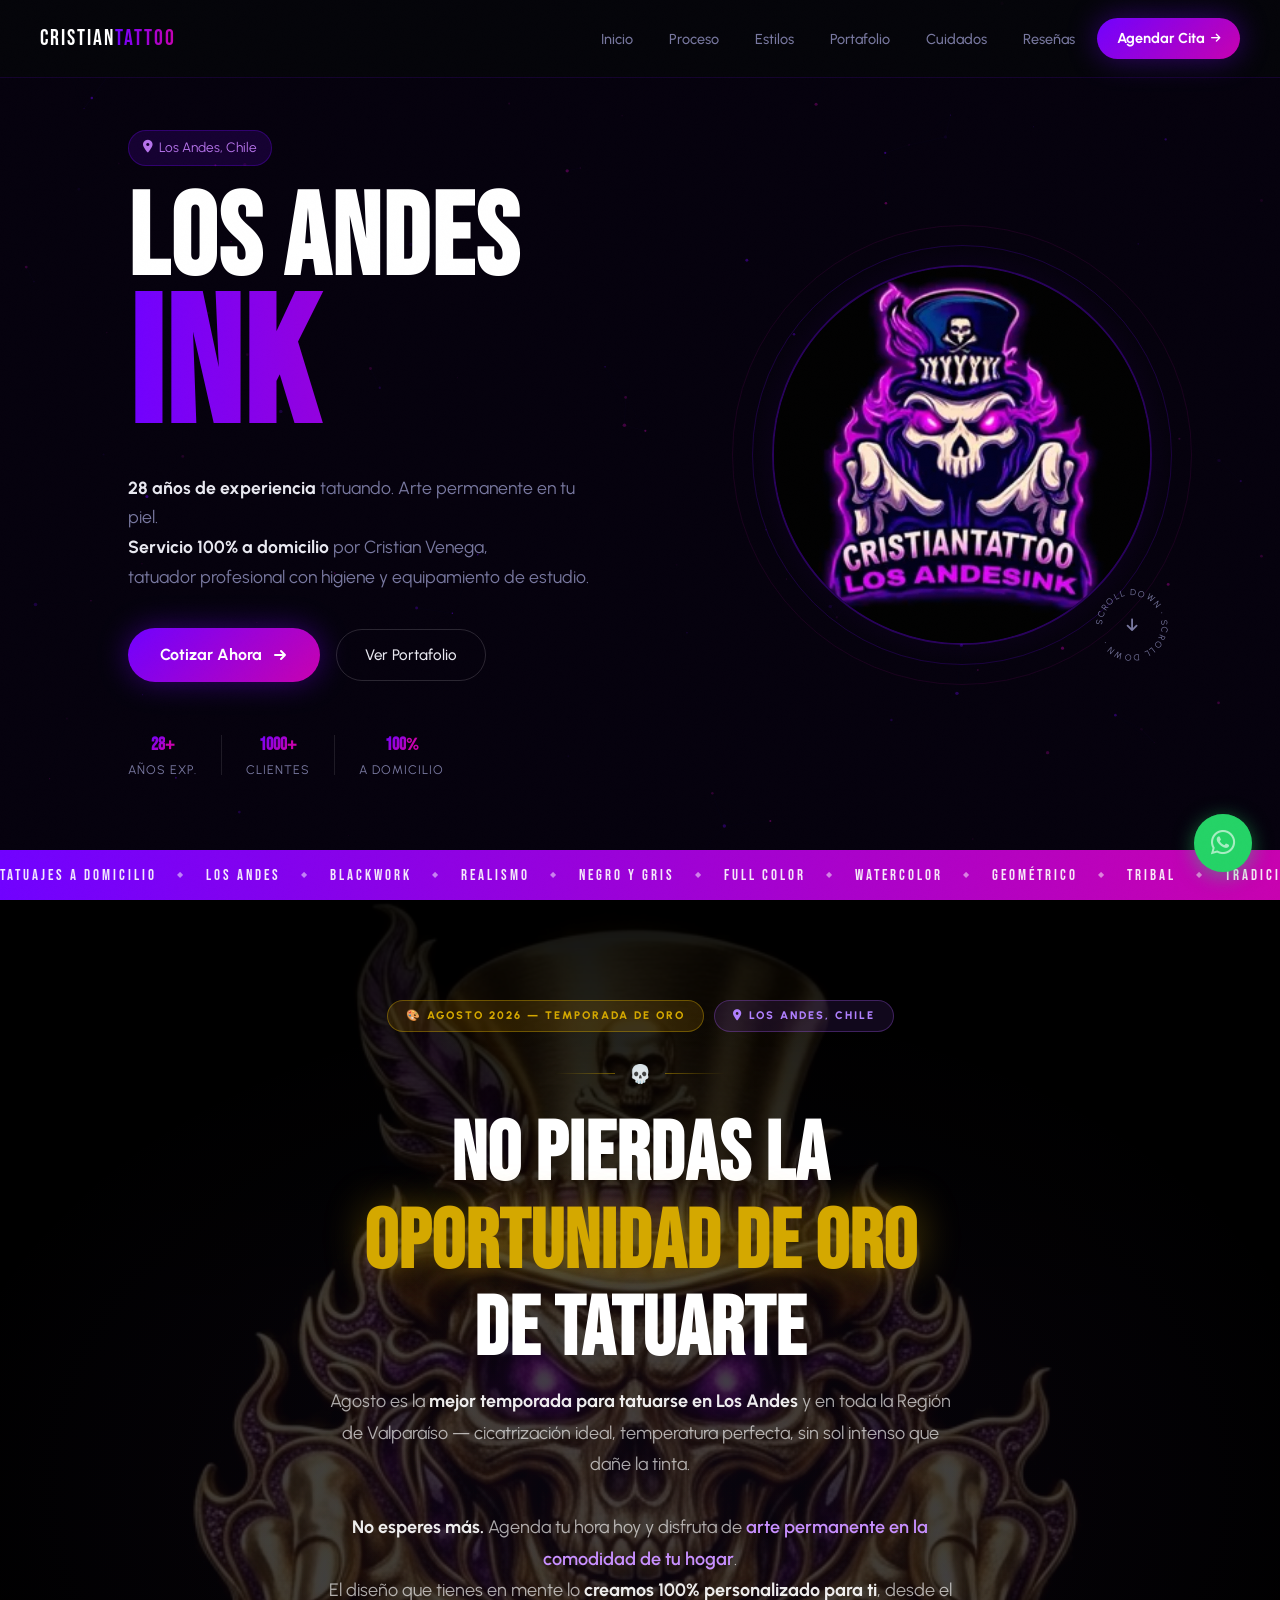
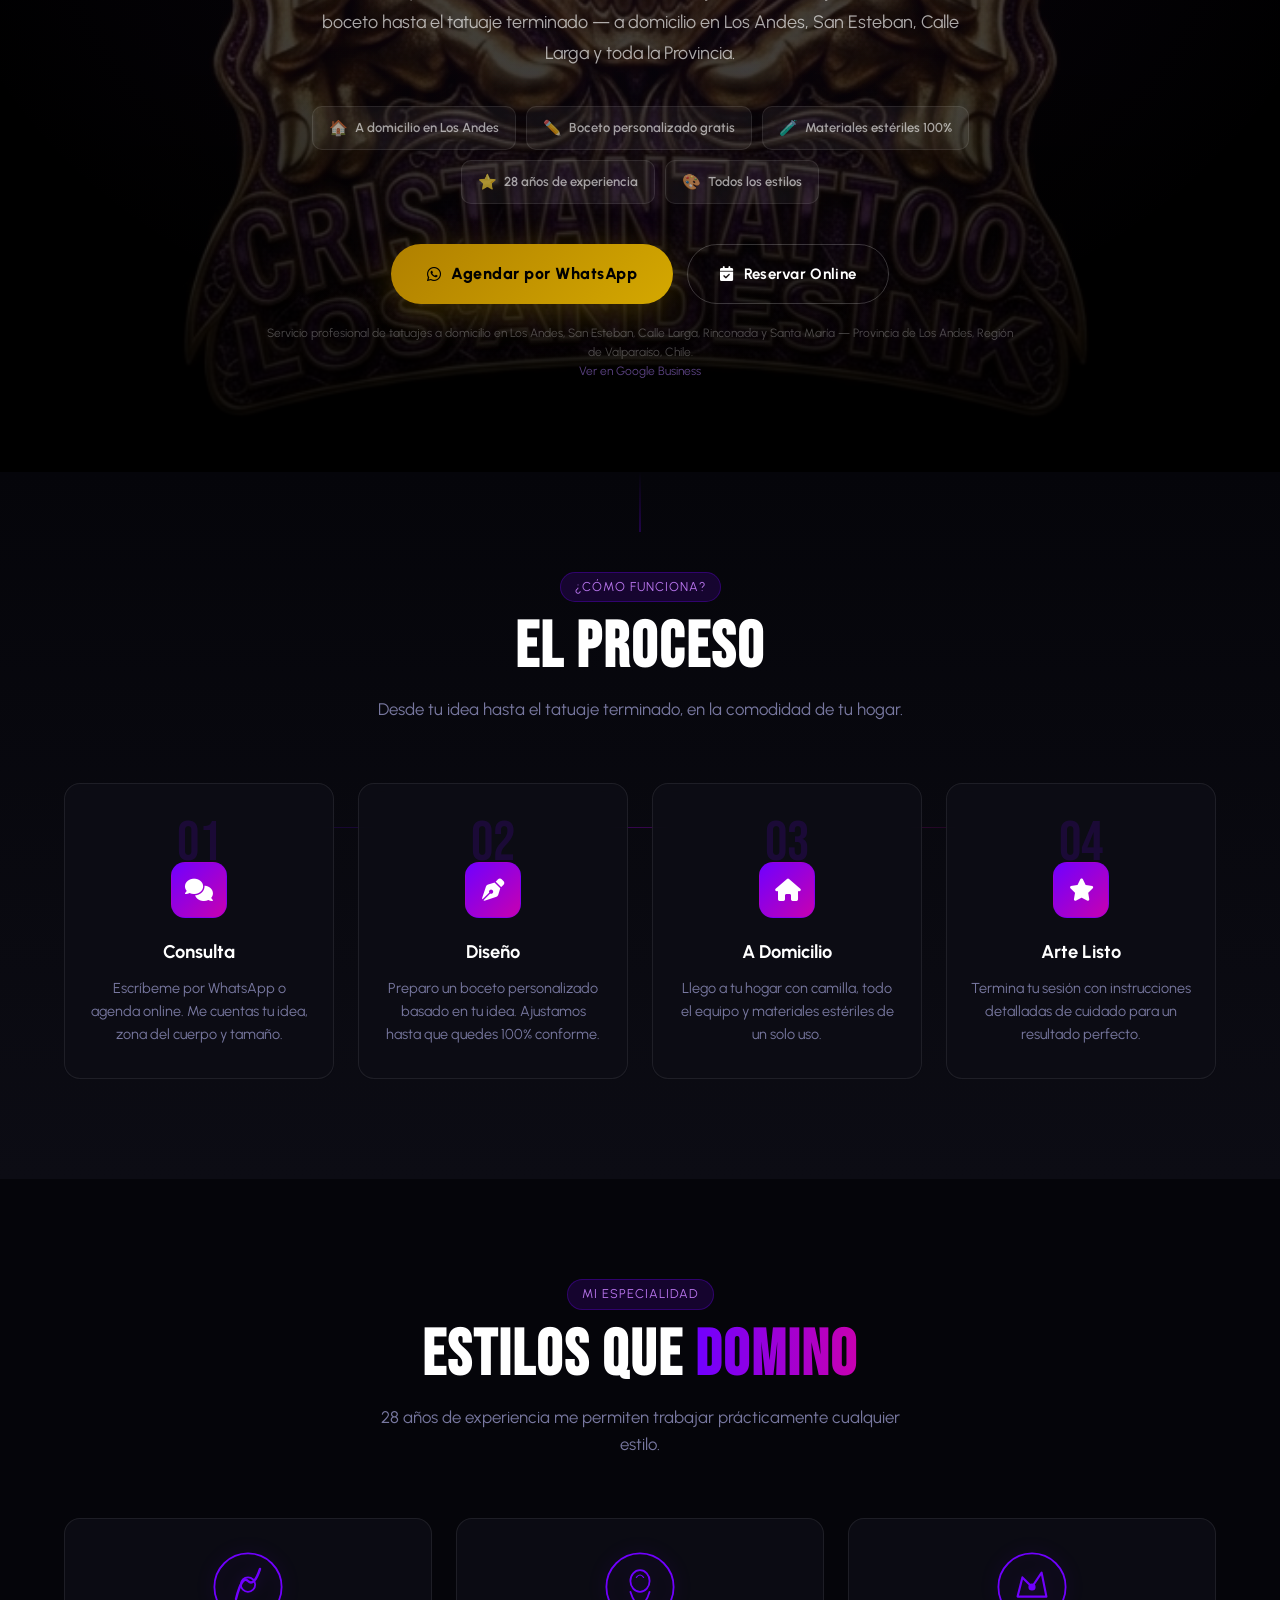
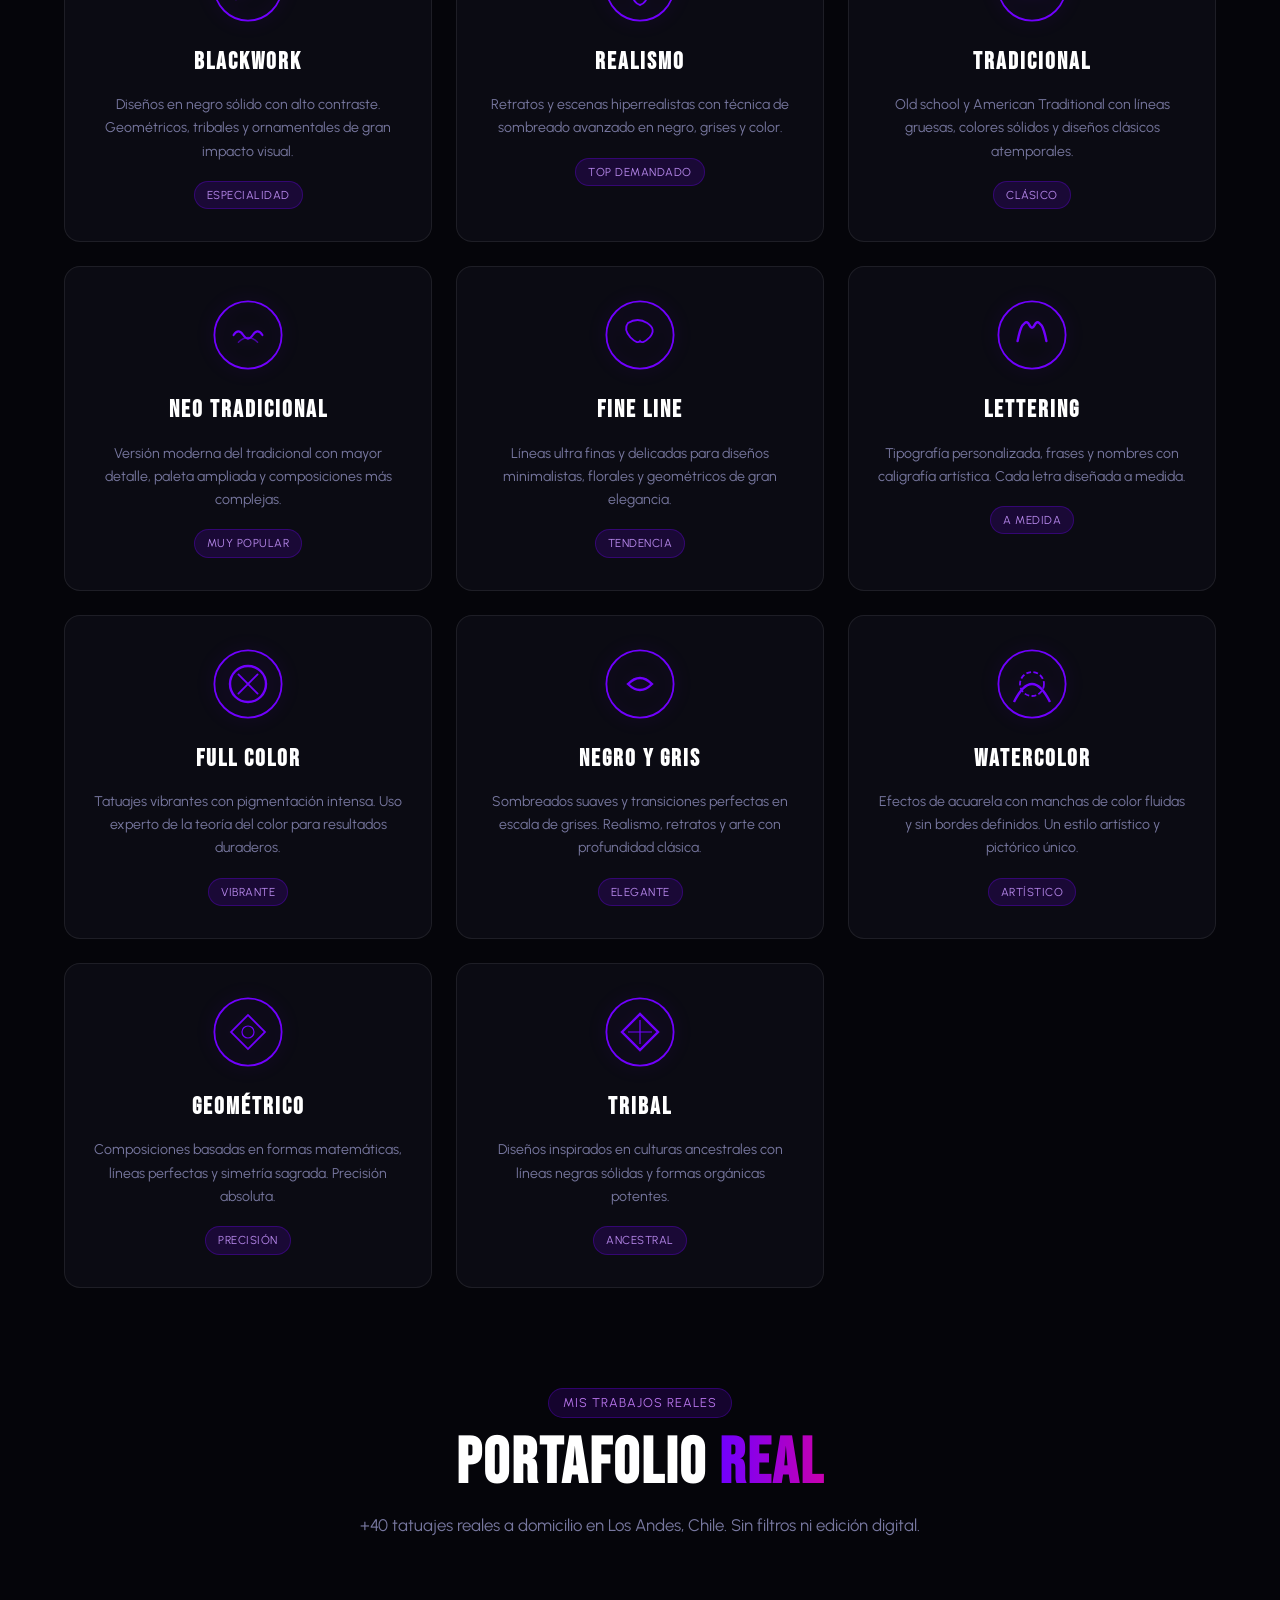
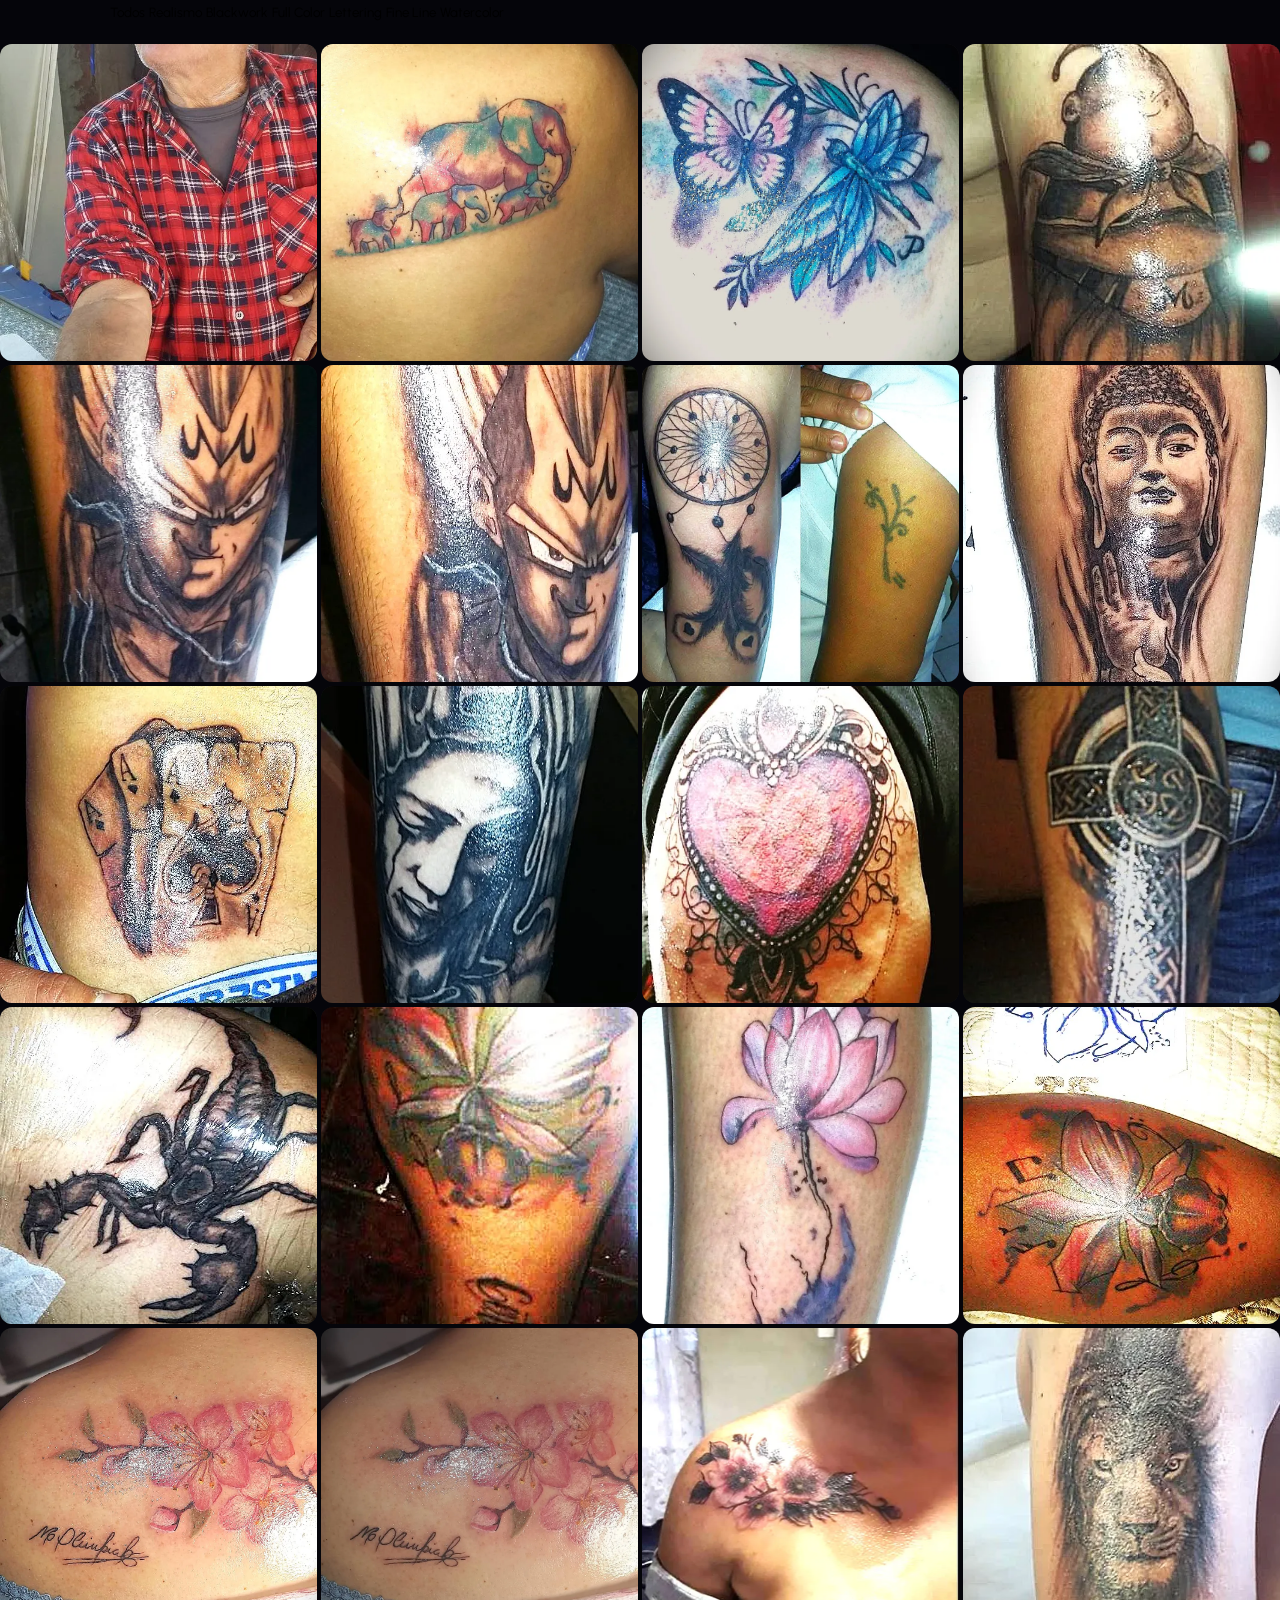
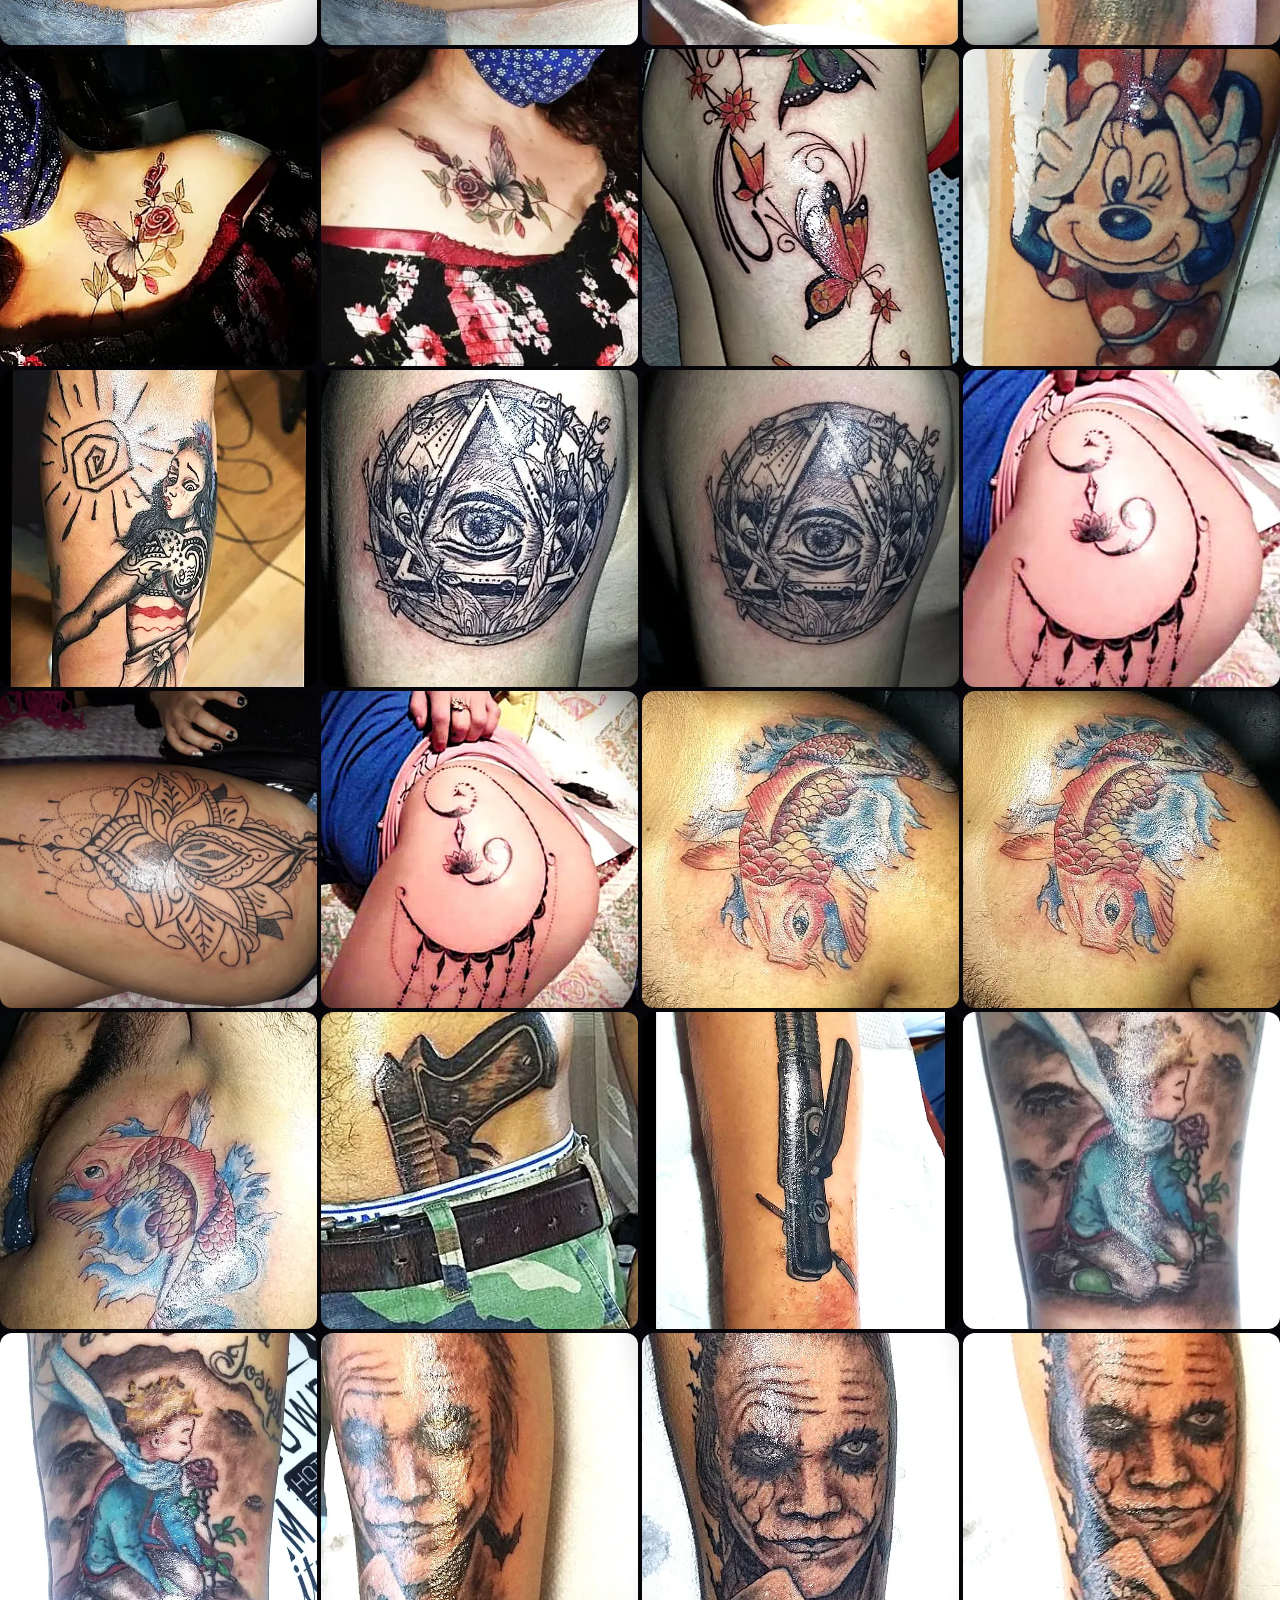
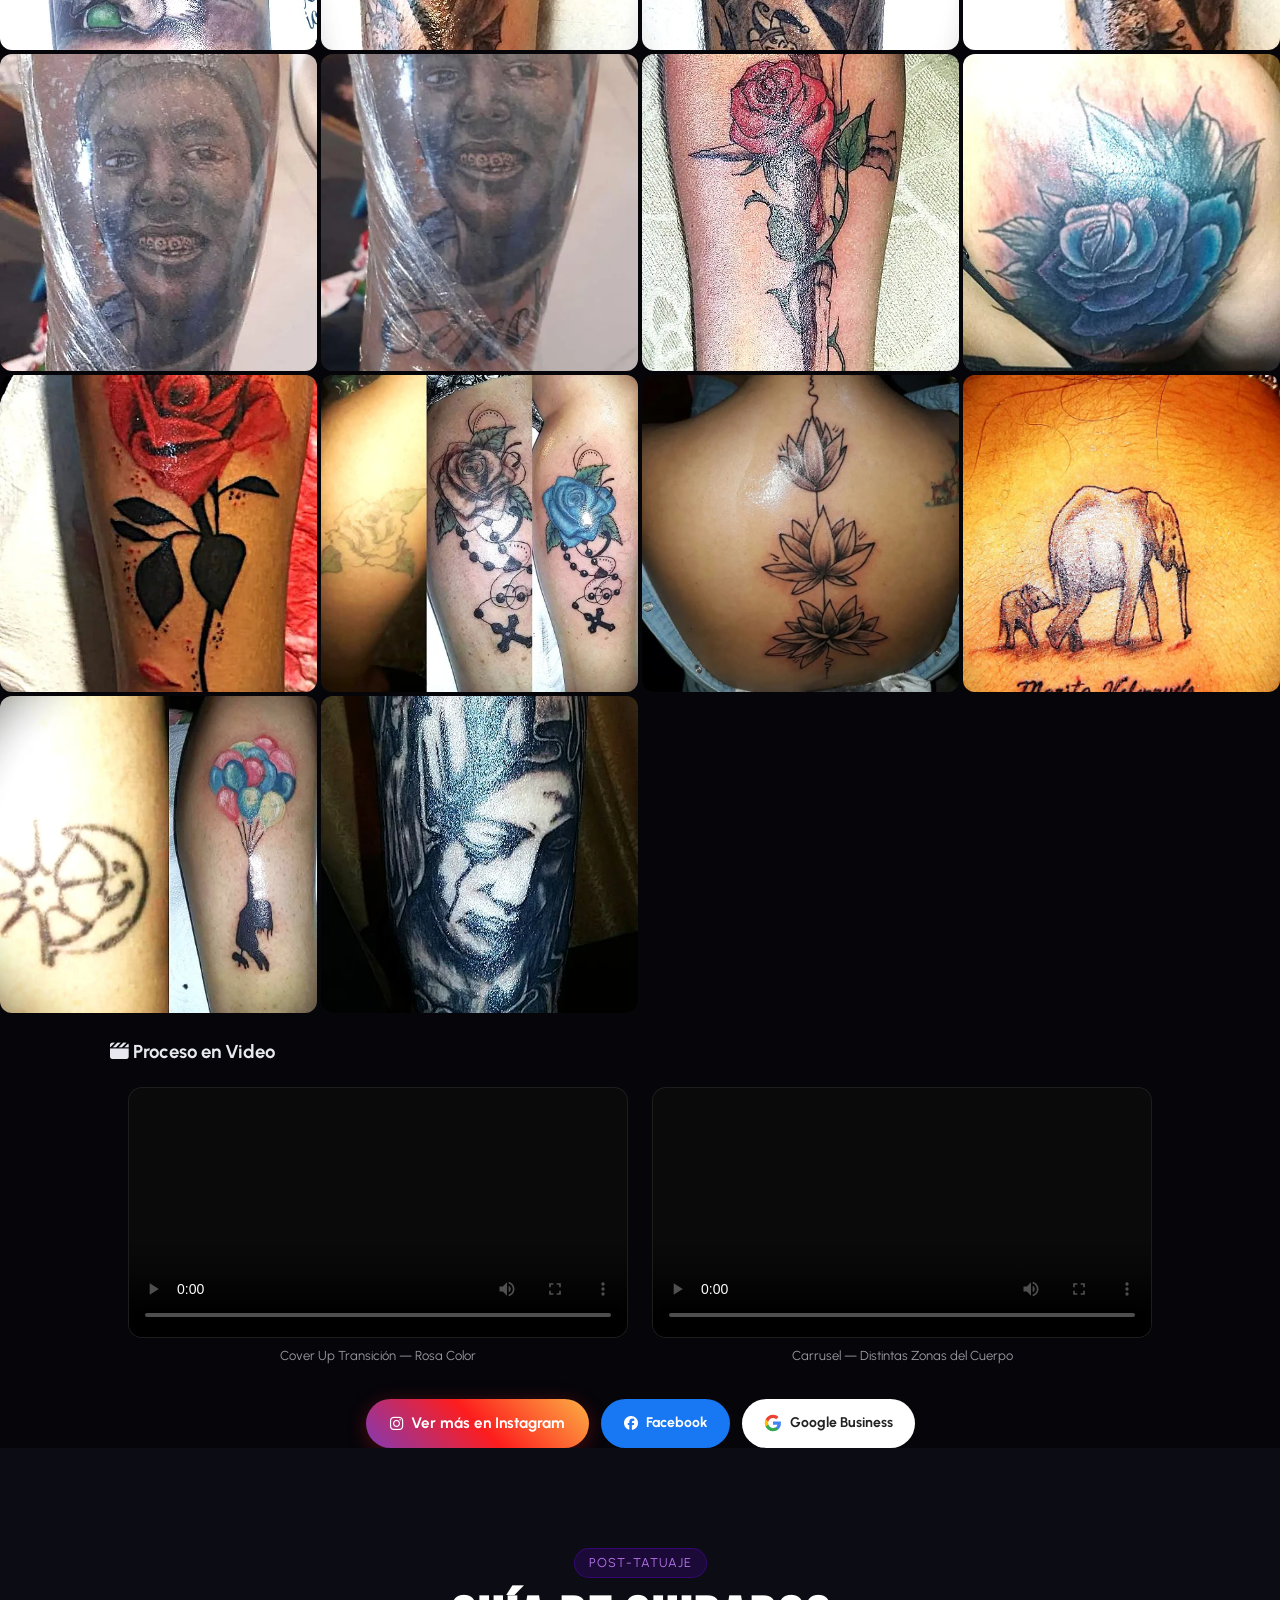
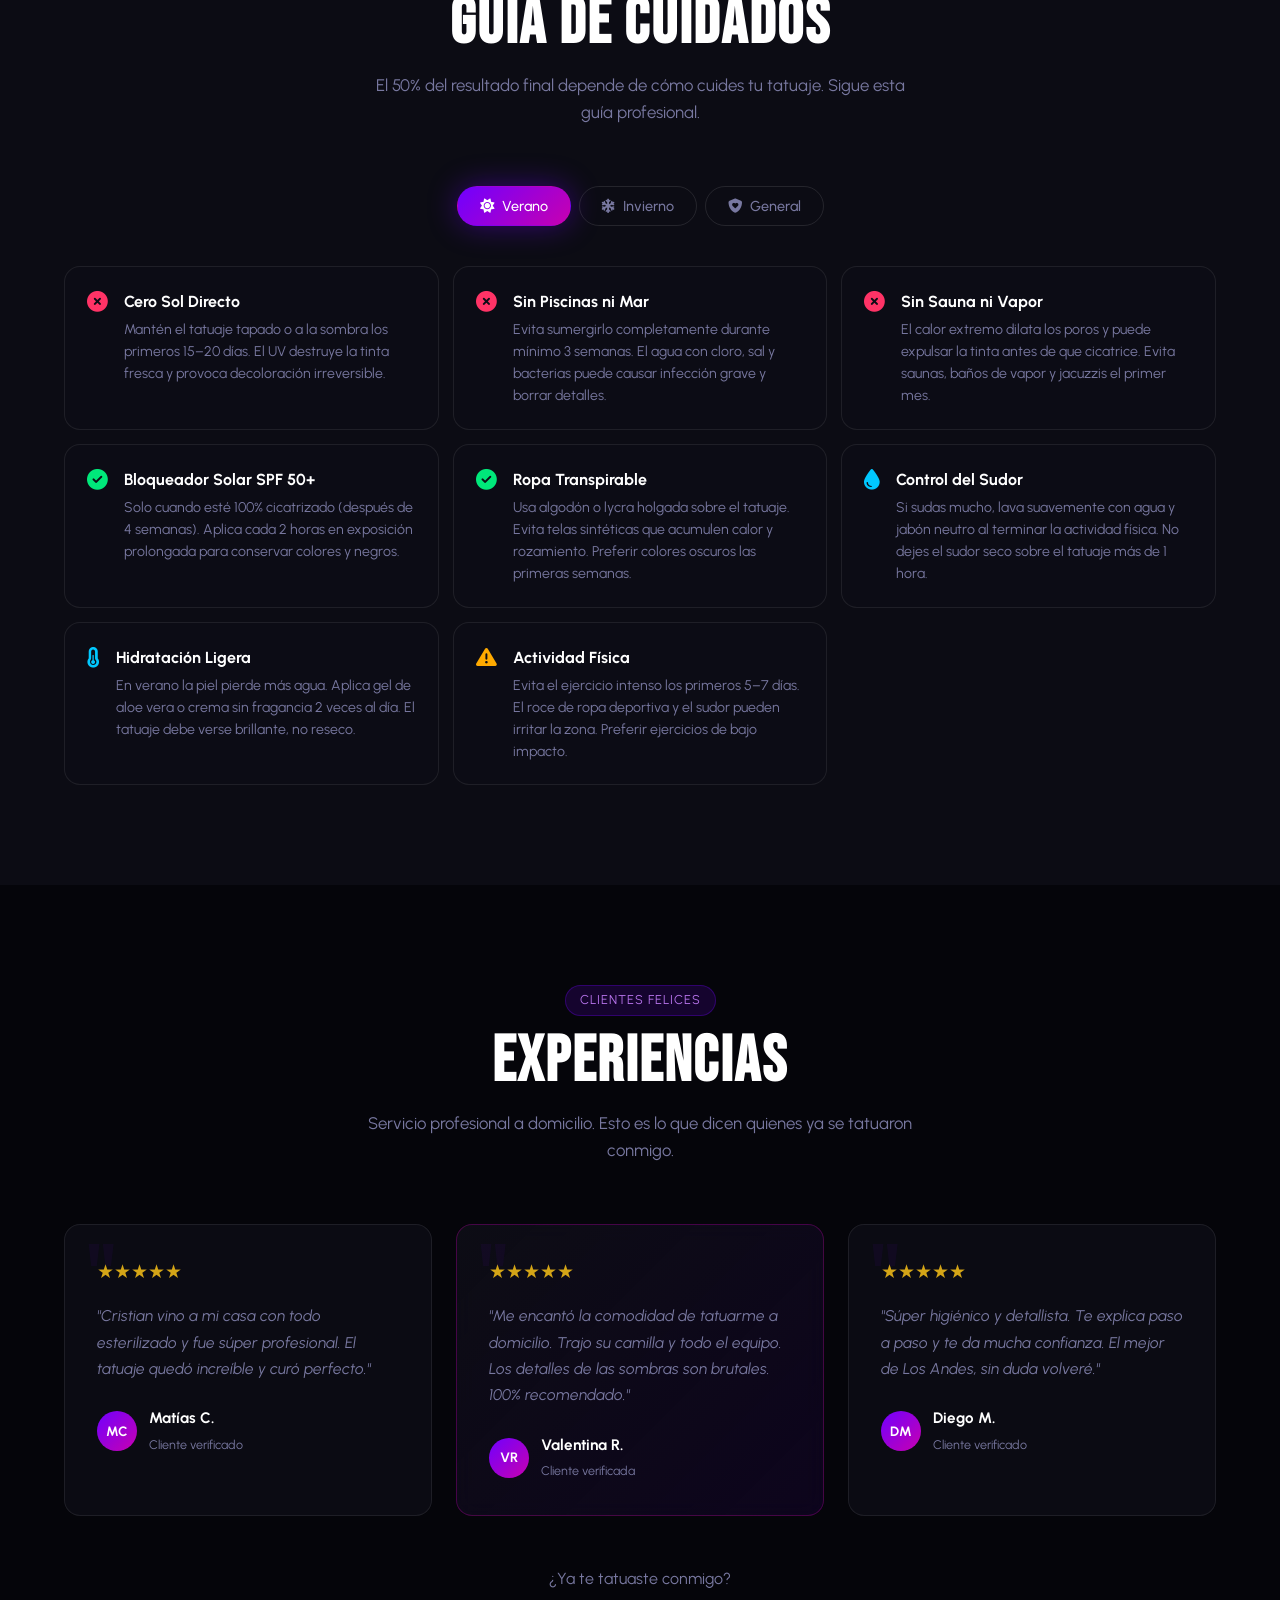
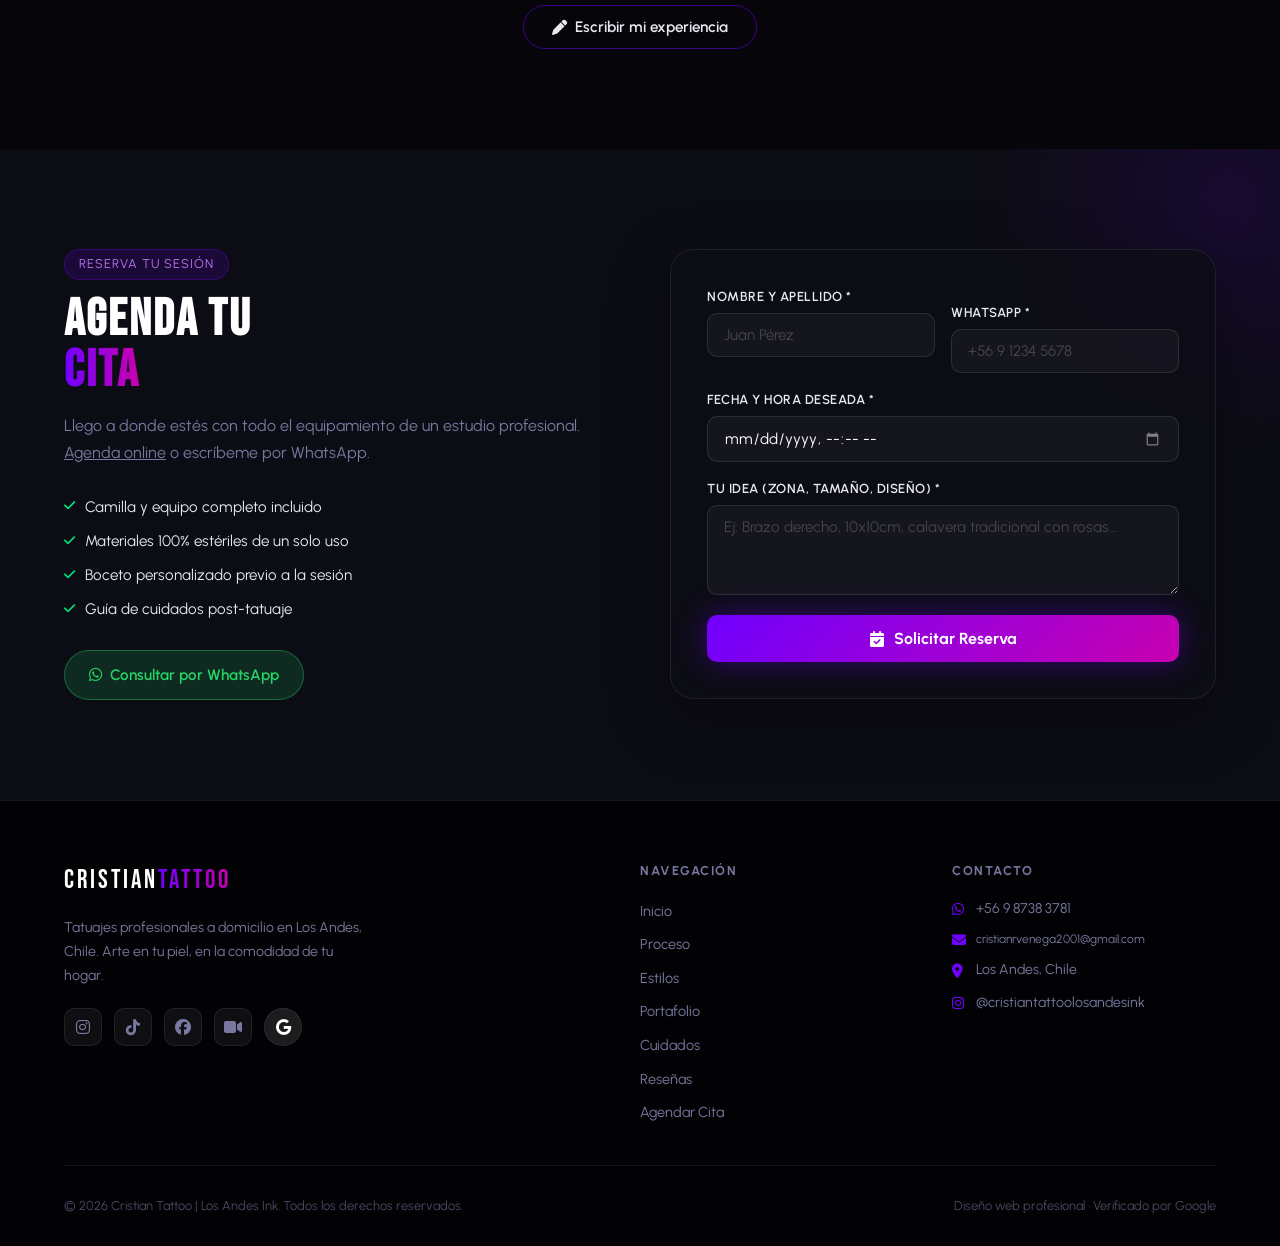
==== commit b212685b: "Sincroniza la versión publicada (desde la carpeta local de Cristian) Co-Authored-By: Claude Opus 5.5" ====
--- a/index.html
+++ b/index.html
@@ -228,6 +228,87 @@
     }
     .btn-fb:hover { opacity: .9; transform: translateY(-2px); }
 
+    /* ── LIGHTBOX — estado abierto ── */
+    .lightbox {
+        display: none;
+        position: fixed;
+        inset: 0;
+        z-index: 9990;
+        background: rgba(0,0,0,.95);
+        backdrop-filter: blur(16px);
+        align-items: center;
+        justify-content: center;
+        padding: 20px;
+        flex-direction: column;
+    }
+    .lightbox.open { display: flex !important; }
+    .lightbox .lb-inner {
+        max-width: 90vw;
+        max-height: 85vh;
+        display: flex;
+        flex-direction: column;
+        align-items: center;
+        gap: 12px;
+    }
+    .lightbox .lb-inner img {
+        max-width: 100%;
+        max-height: 80vh;
+        object-fit: contain;
+        border-radius: 10px;
+        display: block;
+    }
+    .lightbox .lb-caption {
+        color: rgba(255,255,255,.55);
+        font-size: 13px;
+        font-weight: 600;
+        letter-spacing: 1px;
+        text-transform: uppercase;
+        text-align: center;
+    }
+    .lightbox .lb-close,
+    .lightbox .lb-prev,
+    .lightbox .lb-next {
+        position: fixed;
+        background: rgba(255,255,255,.1);
+        border: 1px solid rgba(255,255,255,.15);
+        color: #fff;
+        cursor: pointer;
+        border-radius: 50%;
+        display: flex;
+        align-items: center;
+        justify-content: center;
+        transition: background .2s;
+        z-index: 9991;
+    }
+    .lightbox .lb-close:hover,
+    .lightbox .lb-prev:hover,
+    .lightbox .lb-next:hover { background: rgba(255,255,255,.22); }
+    .lightbox .lb-close { top: 18px; right: 18px; width: 42px; height: 42px; font-size: 20px; }
+    .lightbox .lb-prev  { top: 50%; transform: translateY(-50%); left: 16px;  width: 46px; height: 46px; font-size: 18px; }
+    .lightbox .lb-next  { top: 50%; transform: translateY(-50%); right: 16px; width: 46px; height: 46px; font-size: 18px; }
+
+    /* ── VIDEOS — overlay play visible ── */
+    .video-wrap { position: relative; }
+    .video-wrap.show-play-overlay .portfolio-video::before {
+        content: '▶';
+        position: absolute;
+        inset: 0;
+        display: flex;
+        align-items: center;
+        justify-content: center;
+        font-size: 3rem;
+        color: rgba(255,255,255,.7);
+        background: rgba(0,0,0,.5);
+        border-radius: 14px;
+        pointer-events: none;
+    }
+    /* Hacer los videos más atractivos visualmente */
+    .portfolio-video {
+        background: #0a0a0a !important;
+        border: 1px solid rgba(255,255,255,.08) !important;
+        border-radius: 14px !important;
+    }
+
     /* ── FOOTER SOCIAL ── */
     .footer-socials a { transition: transform .2s, opacity .2s; }
     .footer-socials a:hover { opacity: .75; transform: translateY(-2px); }
@@ -518,252 +599,316 @@
     </section>
 
     <!-- ══════════════════════════════════════════
-         PROMO FIFA WORLD CUP 2026 — DISEÑO DINÁMICO
+         SECCIÓN TEMPORADA AGOSTO — PROMO LOCAL
     ═══════════════════════════════════════════════ -->
-    <section id="mundial-2026" class="wc-section">
-
-        <!-- Focos de estadio -->
-        <div class="wc-spot wc-spot-l" aria-hidden="true"></div>
-        <div class="wc-spot wc-spot-r" aria-hidden="true"></div>
-        <div class="wc-field-stripe"   aria-hidden="true"></div>
-        <div class="wc-field-bottom"   aria-hidden="true"></div>
-
-        <!-- HEADER -->
-        <div class="wc-header reveal-up">
-            <div class="wc-tag-row">
-                <span class="wc-tag wc-tag-promo"><i class="fa-solid fa-futbol" style="animation:spin 3s linear infinite"></i> Promo Especial</span>
-                <span class="wc-tag wc-tag-live"><span class="wc-live-pulse"></span> Válida Ahora</span>
-            </div>
-            <h2 class="wc-title">PROMOCIÓN <span class="wc-gold">FIFA WORLD CUP</span> 2026</h2>
-            <p class="wc-subtitle">Chile es sede. Inmortaliza el momento en tu piel con <strong style="color:#ffd700">descuento de campeón</strong>.</p>
+
+    <style>
+    /* ══ AGOSTO PROMO ══════════════════════════════════ */
+    .agosto-section {
+        position: relative;
+        overflow: hidden;
+        background: #000;
+        padding: 0;
+    }
+
+    /* Imagen de fondo al 28% de brillo */
+    .agosto-bg {
+        position: absolute;
+        inset: 0;
+        width: 100%;
+        height: 100%;
+        object-fit: cover;
+        object-position: center center;
+        filter: brightness(0.28);
+        z-index: 0;
+    }
+
+    /* Gradientes para profundidad */
+    .agosto-overlay {
+        position: absolute;
+        inset: 0;
+        background:
+            linear-gradient(180deg,
+                rgba(0,0,0,.72) 0%,
+                rgba(0,0,0,.10) 35%,
+                rgba(0,0,0,.10) 65%,
+                rgba(0,0,0,.82) 100%),
+            radial-gradient(ellipse 80% 60% at 50% 50%,
+                rgba(120,60,200,.08) 0%,
+                transparent 70%);
+        z-index: 1;
+        pointer-events: none;
+    }
+
+    /* Contenido */
+    .agosto-content {
+        position: relative;
+        z-index: 2;
+        max-width: 800px;
+        margin: 0 auto;
+        padding: 100px 24px 90px;
+        text-align: center;
+    }
+
+    /* Badge superior */
+    .agosto-badge-row {
+        display: flex;
+        justify-content: center;
+        gap: 10px;
+        flex-wrap: wrap;
+        margin-bottom: 28px;
+    }
+    .agosto-badge {
+        display: inline-flex;
+        align-items: center;
+        gap: 6px;
+        padding: 6px 18px;
+        border-radius: 100px;
+        font-size: 11px;
+        font-weight: 800;
+        letter-spacing: 2px;
+        text-transform: uppercase;
+    }
+    .agosto-badge-gold  {
+        background: rgba(180,130,0,.18);
+        border: 1px solid rgba(200,160,0,.42);
+        color: #d4a800;
+    }
+    .agosto-badge-local {
+        background: rgba(120,60,200,.14);
+        border: 1px solid rgba(150,80,220,.35);
+        color: #b080ff;
+    }
+
+    /* Línea decorativa dorada */
+    .agosto-rule {
+        display: flex;
+        align-items: center;
+        gap: 14px;
+        justify-content: center;
+        margin-bottom: 24px;
+    }
+    .agosto-rule-line {
+        height: 1px;
+        width: 60px;
+        background: linear-gradient(90deg, transparent, rgba(200,160,0,.5));
+    }
+    .agosto-rule-line.rev {
+        background: linear-gradient(90deg, rgba(200,160,0,.5), transparent);
+    }
+    .agosto-rule-ico { font-size: 18px; }
+
+    /* Texto principal */
+    .agosto-headline {
+        font-family: 'Bebas Neue', sans-serif;
+        font-size: clamp(2.6rem, 8vw, 5.2rem);
+        line-height: 1.05;
+        letter-spacing: 1px;
+        color: #fff;
+        margin: 0 0 12px;
+    }
+    .agosto-headline .gold-word {
+        color: #d4a800;
+        text-shadow: 0 0 40px rgba(212,168,0,.45);
+    }
+    .agosto-headline .purple-word {
+        background: linear-gradient(135deg, #c060ff, #8030cc);
+        -webkit-background-clip: text;
+        -webkit-text-fill-color: transparent;
+        background-clip: text;
+    }
+
+    /* Texto secundario */
+    .agosto-body {
+        font-size: clamp(15px, 2.5vw, 18px);
+        color: rgba(255,255,255,.65);
+        line-height: 1.75;
+        max-width: 640px;
+        margin: 0 auto 36px;
+    }
+    .agosto-body strong {
+        color: rgba(255,255,255,.92);
+        font-weight: 700;
+    }
+    .agosto-body em {
+        color: #c890ff;
+        font-style: normal;
+        font-weight: 600;
+    }
+
+    /* Pilares destacados */
+    .agosto-pillars {
+        display: flex;
+        justify-content: center;
+        flex-wrap: wrap;
+        gap: 10px;
+        margin-bottom: 40px;
+    }
+    .agosto-pillar {
+        display: inline-flex;
+        align-items: center;
+        gap: 7px;
+        background: rgba(255,255,255,.05);
+        border: 1px solid rgba(255,255,255,.09);
+        border-radius: 10px;
+        padding: 9px 16px;
+        font-size: 13px;
+        font-weight: 600;
+        color: rgba(255,255,255,.6);
+        white-space: nowrap;
+    }
+    .agosto-pillar .pi { font-size: 15px; }
+
+    /* CTAs */
+    .agosto-cta-row {
+        display: flex;
+        justify-content: center;
+        gap: 14px;
+        flex-wrap: wrap;
+        margin-bottom: 20px;
+    }
+
+    .agosto-btn-main {
+        display: inline-flex;
+        align-items: center;
+        gap: 10px;
+        background: linear-gradient(135deg, #b08000, #d4a800, #8a6000);
+        background-size: 200% 200%;
+        color: #000;
+        font-size: 16px;
+        font-weight: 800;
+        padding: 17px 36px;
+        border-radius: 100px;
+        text-decoration: none;
+        letter-spacing: .5px;
+        transition: transform .25s, box-shadow .25s, background-position .4s;
+        box-shadow: 0 8px 36px rgba(180,140,0,.3);
+    }
+    .agosto-btn-main:hover {
+        transform: translateY(-3px);
+        box-shadow: 0 16px 50px rgba(180,140,0,.45);
+        background-position: right center;
+    }
+
+    .agosto-btn-sec {
+        display: inline-flex;
+        align-items: center;
+        gap: 10px;
+        background: transparent;
+        border: 1px solid rgba(255,255,255,.2);
+        color: #fff;
+        font-size: 15px;
+        font-weight: 700;
+        padding: 17px 32px;
+        border-radius: 100px;
+        text-decoration: none;
+        letter-spacing: .3px;
+        transition: background .2s, border-color .2s, transform .2s;
+    }
+    .agosto-btn-sec:hover {
+        background: rgba(255,255,255,.07);
+        border-color: rgba(255,255,255,.35);
+        transform: translateY(-2px);
+    }
+
+    /* Nota local SEO */
+    .agosto-local-note {
+        font-size: 12px;
+        color: rgba(255,255,255,.28);
+        margin-top: 20px;
+        line-height: 1.6;
+    }
+    .agosto-local-note a {
+        color: rgba(180,130,255,.5);
+        text-decoration: none;
+    }
+    </style>
+
+    <section id="temporada-agosto" class="agosto-section">
+
+        <!-- Imagen de fondo (tu logo nuevo) al 28% de brillo -->
+        <img src="assets/promo/imagen-fondo-agosto.png"
+             alt="Cristian Tattoo Los Andes Ink — Agosto 2026"
+             class="agosto-bg"
+             loading="lazy">
+        <div class="agosto-overlay"></div>
+
+        <div class="agosto-content reveal-up">
+
+            <!-- Badges locales -->
+            <div class="agosto-badge-row">
+                <span class="agosto-badge agosto-badge-gold">
+                    🎨 Agosto 2026 — Temporada de Oro
+                </span>
+                <span class="agosto-badge agosto-badge-local">
+                    <i class="fa-solid fa-location-dot"></i> Los Andes, Chile
+                </span>
+            </div>
+
+            <!-- Línea decorativa -->
+            <div class="agosto-rule">
+                <div class="agosto-rule-line"></div>
+                <span class="agosto-rule-ico">💀</span>
+                <div class="agosto-rule-line rev"></div>
+            </div>
+
+            <!-- Titular principal -->
+            <h2 class="agosto-headline">
+                No Pierdas la<br>
+                <span class="gold-word">Oportunidad de ORO</span><br>
+                de Tatuarte
+            </h2>
+
+            <!-- Cuerpo del texto — optimizado con SEO local -->
+            <p class="agosto-body">
+                Agosto es la <strong>mejor temporada para tatuarse en Los Andes</strong> y en toda la
+                Región de Valparaíso — cicatrización ideal, temperatura perfecta, sin sol intenso que dañe la tinta.
+                <br><br>
+                <strong>No esperes más.</strong> Agenda tu hora hoy y disfruta de
+                <em>arte permanente en la comodidad de tu hogar</em>.<br>
+                El diseño que tienes en mente lo <strong>creamos 100% personalizado para ti</strong>,
+                desde el boceto hasta el tatuaje terminado — a domicilio en Los Andes,
+                San Esteban, Calle Larga y toda la Provincia.
+            </p>
+
+            <!-- Pilares de valor -->
+            <div class="agosto-pillars">
+                <span class="agosto-pillar"><span class="pi">🏠</span> A domicilio en Los Andes</span>
+                <span class="agosto-pillar"><span class="pi">✏️</span> Boceto personalizado gratis</span>
+                <span class="agosto-pillar"><span class="pi">🧪</span> Materiales estériles 100%</span>
+                <span class="agosto-pillar"><span class="pi">⭐</span> 28 años de experiencia</span>
+                <span class="agosto-pillar"><span class="pi">🎨</span> Todos los estilos</span>
+            </div>
+
+            <!-- CTAs -->
+            <div class="agosto-cta-row">
+                <a href="https://wa.me/56987383781?text=Hola%20Cristian%2C%20quiero%20agendar%20mi%20cita%20de%20tatuaje%20a%20domicilio%20en%20Los%20Andes!%20Me%20interesa%20un%20dise%C3%B1o%20personalizado."
+                   class="agosto-btn-main"
+                   target="_blank"
+                   rel="noopener noreferrer">
+                    <i class="fa-brands fa-whatsapp"></i>
+                    Agendar por WhatsApp
+                </a>
+                <a href="agenda.html" class="agosto-btn-sec">
+                    <i class="fa-solid fa-calendar-check"></i>
+                    Reservar Online
+                </a>
+            </div>
+
+            <!-- Nota SEO local (texto pequeño) -->
+            <p class="agosto-local-note">
+                Servicio profesional de tatuajes a domicilio en Los Andes, San Esteban, Calle Larga, Rinconada y Santa María —
+                Provincia de Los Andes, Región de Valparaíso, Chile.<br>
+                <a href="https://www.google.com/search?q=Cristian+Tattoo+Los+Andes+Ink" target="_blank" rel="noopener noreferrer">
+                    Ver en Google Business
+                </a>
+            </p>
+
         </div>
-
-        <!-- TROFEO SVG animado (sin logos externos) -->
-        <div class="wc-trophy-wrap reveal-up">
-            <svg class="wc-trophy-svg" width="220" height="200" viewBox="0 0 220 200" xmlns="http://www.w3.org/2000/svg" aria-label="Trofeo FIFA World Cup 2026" role="img">
-                <defs>
-                    <radialGradient id="tg1" cx="38%" cy="22%"><stop offset="0%" stop-color="#fff9c4"/><stop offset="45%" stop-color="#ffd700"/><stop offset="100%" stop-color="#a06000"/></radialGradient>
-                    <radialGradient id="tg2" cx="50%" cy="50%"><stop offset="0%" stop-color="rgba(255,215,0,.18)"/><stop offset="100%" stop-color="transparent"/></radialGradient>
-                    <filter id="tglow"><feGaussianBlur stdDeviation="5" result="b"/><feMerge><feMergeNode in="b"/><feMergeNode in="SourceGraphic"/></feMerge></filter>
-                    <linearGradient id="baseGrad" x1="0" y1="0" x2="0" y2="1"><stop offset="0%" stop-color="#ffd700"/><stop offset="100%" stop-color="#8b6000"/></linearGradient>
-                </defs>
-                <!-- Halo -->
-                <ellipse cx="110" cy="100" rx="90" ry="85" fill="url(#tg2)"/>
-                <!-- Rayos -->
-                <g stroke="#ffd700" stroke-width=".8" opacity=".2">
-                    <line x1="110" y1="20" x2="110" y2="0"/><line x1="150" y1="30" x2="165" y2="14"/>
-                    <line x1="178" y1="60" x2="198" y2="52"/><line x1="70" y1="30" x2="55" y2="14"/>
-                    <line x1="42" y1="60" x2="22" y2="52"/>
-                </g>
-                <!-- Copa principal -->
-                <g filter="url(#tglow)">
-                    <path d="M80 28 Q68 55 66 82 Q64 106 80 118 L80 138 L68 148 L152 148 L140 138 L140 118 Q156 106 154 82 Q152 55 140 28 Z" fill="url(#tg1)"/>
-                    <!-- Asa izquierda -->
-                    <path d="M68 55 Q44 60 46 82 Q48 102 68 96" fill="none" stroke="#ffd700" stroke-width="8" stroke-linecap="round"/>
-                    <!-- Asa derecha -->
-                    <path d="M152 55 Q176 60 174 82 Q172 102 152 96" fill="none" stroke="#ffd700" stroke-width="8" stroke-linecap="round"/>
-                    <!-- Mapa mundo en la copa -->
-                    <ellipse cx="110" cy="82" rx="26" ry="28" fill="rgba(255,255,255,.12)" stroke="rgba(255,255,255,.25)" stroke-width="1"/>
-                    <text x="110" y="91" text-anchor="middle" font-size="22" fill="rgba(255,255,255,.7)">🌍</text>
-                    <!-- Brillo -->
-                    <ellipse cx="94" cy="52" rx="12" ry="8" fill="rgba(255,255,255,.22)" transform="rotate(-20,94,52)"/>
-                </g>
-                <!-- Base escalonada -->
-                <rect x="78" y="148" width="64" height="12" rx="3" fill="url(#baseGrad)"/>
-                <rect x="68" y="158" width="84" height="9"  rx="3" fill="#c89000"/>
-                <rect x="56" y="165" width="108" height="10" rx="4" fill="url(#baseGrad)"/>
-                <rect x="44" y="173" width="132" height="8"  rx="4" fill="#a07000"/>
-                <!-- Texto 2026 -->
-                <text x="110" y="188" text-anchor="middle" font-family="'Bebas Neue',sans-serif" font-size="16" fill="#ffd700" letter-spacing="4" opacity=".9">2026</text>
-                <!-- Estrellas flotantes -->
-                <g fill="#ffd700" opacity=".6"><circle cx="30" cy="40" r="2"/><circle cx="188" cy="35" r="2"/><circle cx="20" cy="110" r="1.5"/><circle cx="200" cy="115" r="1.5"/><circle cx="55" cy="170" r="1.5"/><circle cx="168" cy="168" r="1.5"/></g>
-            </svg>
-        </div>
-
-        <!-- TIER CARDS -->
-        <div class="wc-tiers-wrap reveal-up">
-            <div class="wc-tiers">
-
-                <!-- TIER 1: 10% — todo junio -->
-                <div class="wc-tier wc-tier-june">
-                    <div class="wc-tier-num">1</div>
-                    <span class="wc-tier-ico">⚽</span>
-                    <span class="wc-tier-pct">10%</span>
-                    <span class="wc-tier-off">OFF</span>
-                    <span class="wc-tier-lbl">Cualquier<br>tamaño</span>
-                    <span class="wc-tier-cond">Todo junio 2026<br>Solo agenda por la web</span>
-                    <a href="agenda.html" class="wc-tier-btn"><i class="fa-solid fa-calendar-check"></i> Agendar</a>
-                </div>
-
-                <!-- TIER 2: 20% — todo junio -->
-                <div class="wc-tier wc-tier-june">
-                    <div class="wc-tier-num">2</div>
-                    <span class="wc-tier-ico">🥅</span>
-                    <span class="wc-tier-pct">20%</span>
-                    <span class="wc-tier-off">OFF</span>
-                    <span class="wc-tier-lbl">Cualquier<br>tamaño</span>
-                    <span class="wc-tier-cond">Todo junio 2026<br>Solo agenda por la web</span>
-                    <a href="agenda.html" class="wc-tier-btn"><i class="fa-solid fa-calendar-check"></i> Agendar</a>
-                </div>
-
-                <!-- TIER 3: 30% — todo junio -->
-                <div class="wc-tier wc-tier-june">
-                    <div class="wc-tier-badge">⭐ Más pedido</div>
-                    <div class="wc-tier-num">3</div>
-                    <span class="wc-tier-ico">🌟</span>
-                    <span class="wc-tier-pct">30%</span>
-                    <span class="wc-tier-off">OFF</span>
-                    <span class="wc-tier-lbl">Cualquier<br>tamaño</span>
-                    <span class="wc-tier-cond">Todo junio 2026<br>Solo agenda por la web</span>
-                    <a href="agenda.html" class="wc-tier-btn"><i class="fa-solid fa-calendar-check"></i> Agendar</a>
-                </div>
-
-                <!-- TIER 4: 40% — predice marcador pre-partido (cualquier partido Mundial) -->
-                <div class="wc-tier wc-tier-predict" onclick="openPredict('40')" role="button" tabindex="0" aria-label="Obtener 40% de descuento prediciendo el marcador">
-                    <div class="wc-tier-num">4</div>
-                    <span class="wc-tier-ico">🏆</span>
-                    <span class="wc-tier-pct">40%</span>
-                    <span class="wc-tier-off">OFF</span>
-                    <span class="wc-tier-lbl">Cualquier<br>tamaño</span>
-                    <span class="wc-tier-cond">Durante el Mundial<br>Predice el marcador exacto<br><em style="color:rgba(255,140,0,.6)">antes del pitazo inicial</em></span>
-                    <button class="wc-tier-btn" type="button"><i class="fa-solid fa-futbol"></i> Predecir ahora</button>
-                </div>
-
-                <!-- TIER 5: 50% — solo la FINAL, predice marcador -->
-                <div class="wc-tier wc-tier-final" onclick="openPredict('50')" role="button" tabindex="0" aria-label="Obtener 50% de descuento prediciendo el marcador de la final">
-                    <div class="wc-tier-badge">👑 La Final</div>
-                    <div class="wc-tier-num">5</div>
-                    <span class="wc-tier-ico">🥇</span>
-                    <span class="wc-tier-pct">50%</span>
-                    <span class="wc-tier-off">OFF</span>
-                    <span class="wc-tier-lbl">Cualquier<br>tamaño</span>
-                    <span class="wc-tier-cond"><strong style="color:#ffd700">Solo la Gran Final</strong><br>Predice el marcador exacto<br><em style="color:rgba(255,215,0,.55)">antes del pitazo inicial</em></span>
-                    <button class="wc-tier-btn" type="button"><i class="fa-solid fa-trophy"></i> Predecir Final</button>
-                </div>
-
-            </div>
-        </div>
-
-        <!-- CTAs -->
-        <div class="wc-cta-row reveal-up">
-            <a href="https://wa.me/56987383781?text=Hola%20Cristian%2C%20quiero%20aprovechar%20la%20Promo%20FIFA%20World%20Cup%202026%21" target="_blank" rel="noopener noreferrer" class="btn-mundial">
-                <i class="fa-brands fa-whatsapp"></i> Cotizar con Descuento
-            </a>
-            <a href="agenda.html" class="btn-mundial-sec">
-                <i class="fa-solid fa-calendar-check"></i> Agendar Cita Online
-            </a>
-        </div>
-        <p class="wc-disclaimer">* 10/20/30%: válidos agendando por la web durante junio 2026. 40%: válido en cualquier partido del Mundial prediciendo el marcador exacto ANTES del inicio. 50%: solo la Gran Final, mismas condiciones. Comentarios durante o después del partido no son válidos.</p>
-
-        <!-- Ticker inferior -->
-        <div class="wc-ticker" aria-hidden="true">
-            <div class="wc-ticker-track">
-                <span>COMENTA EL MARCADOR ANTES DEL PARTIDO</span><span class="wt-sep">⚽</span>
-                <span>SI ACIERTAS GANAS TU DESCUENTO</span><span class="wt-sep">🏆</span>
-                <span>AGENDA TU CITA Y TATÚATE</span><span class="wt-sep">⭐</span>
-                <span>40% OFF EN CUALQUIER PARTIDO DEL MUNDIAL</span><span class="wt-sep">⚽</span>
-                <span>50% OFF SOLO EN LA GRAN FINAL</span><span class="wt-sep">👑</span>
-                <span>10/20/30% TODO JUNIO 2026</span><span class="wt-sep">🎨</span>
-                <!-- duplicado para loop continuo -->
-                <span>COMENTA EL MARCADOR ANTES DEL PARTIDO</span><span class="wt-sep">⚽</span>
-                <span>SI ACIERTAS GANAS TU DESCUENTO</span><span class="wt-sep">🏆</span>
-                <span>AGENDA TU CITA Y TATÚATE</span><span class="wt-sep">⭐</span>
-                <span>40% OFF EN CUALQUIER PARTIDO DEL MUNDIAL</span><span class="wt-sep">⚽</span>
-                <span>50% OFF SOLO EN LA GRAN FINAL</span><span class="wt-sep">👑</span>
-                <span>10/20/30% TODO JUNIO 2026</span><span class="wt-sep">🎨</span>
-            </div>
-        </div>
-
     </section>
 
-    <!-- ══ MODAL PREDICCIÓN 40% ══ -->
-    <div id="pred40" class="pred-overlay" role="dialog" aria-modal="true" aria-labelledby="pred40Title">
-        <div class="pred-box pred-box-40">
-            <button class="pred-close" onclick="closePredict('40')" aria-label="Cerrar">×</button>
-            <span class="pred-pill pred-pill-40">🏆 40% OFF — Cualquier Partido</span>
-            <h2 class="pred-title" id="pred40Title">Predice el Marcador</h2>
-            <p class="pred-desc">Ingresa tu pronóstico <strong>antes del pitazo inicial</strong>.<br>Si aciertas el marcador exacto, ¡el 40% es tuyo para tatuarte!</p>
-            <div id="pred40Form">
-                <form name="Prediccion-40" method="POST" data-netlify="true" netlify-honeypot="bot-field" id="form40" novalidate>
-                    <input type="hidden" name="form-name" value="Prediccion-40">
-                    <input type="hidden" name="Descuento" value="40%">
-                    <p style="display:none"><label>No fill: <input name="bot-field"></label></p>
-                    <div class="pred-group">
-                        <label for="p40name">Tu nombre *</label>
-                        <input type="text" id="p40name" name="Nombre" placeholder="Ej: Matías González" required>
-                    </div>
-                    <div class="pred-group">
-                        <label for="p40wa">WhatsApp *</label>
-                        <input type="tel" id="p40wa" name="WhatsApp" placeholder="+56 9 XXXX XXXX" required>
-                    </div>
-                    <div class="pred-group">
-                        <label for="p40partido">Partido *</label>
-                        <input type="text" id="p40partido" name="Partido" placeholder="Ej: Argentina vs Brasil — Cuartos de Final" required>
-                    </div>
-                    <div class="pred-group">
-                        <label>Marcador exacto que predices *</label>
-                        <div class="score-row">
-                            <input type="number" name="Goles_Local" id="p40g1" min="0" max="20" placeholder="0" required style="width:70px;flex:0 0 70px">
-                            <span class="score-vs">:</span>
-                            <input type="number" name="Goles_Visita" id="p40g2" min="0" max="20" placeholder="0" required style="width:70px;flex:0 0 70px">
-                        </div>
-                        <div class="score-teams"><span>Local</span><span>Visita</span></div>
-                    </div>
-                    <button type="button" class="pred-submit pred-submit-40" onclick="submitPredict('40')">
-                        <i class="fa-solid fa-futbol"></i> Enviar Mi Pronóstico
-                    </button>
-                </form>
-                <p class="pred-note">⏰ Solo válido antes del inicio del partido. Tu predicción quedará registrada con fecha y hora. Cristian verificará el resultado y te contactará si acertaste.</p>
-            </div>
-            <div id="pred40Ok" class="pred-ok pred-ok-40">
-                <h3>✅ Pronóstico Registrado</h3>
-                <p>Cristian recibirá tu predicción. Si aciertas el marcador exacto te contactará por WhatsApp para confirmar tu <strong style="color:#ff9000">40% de descuento</strong>.</p>
-            </div>
-        </div>
-    </div>
-
-    <!-- ══ MODAL PREDICCIÓN 50% — SOLO LA FINAL ══ -->
-    <div id="pred50" class="pred-overlay" role="dialog" aria-modal="true" aria-labelledby="pred50Title">
-        <div class="pred-box pred-box-50">
-            <button class="pred-close" onclick="closePredict('50')" aria-label="Cerrar">×</button>
-            <span class="pred-pill pred-pill-50">👑 50% OFF — Solo La Gran Final</span>
-            <h2 class="pred-title" id="pred50Title">Predice La Final</h2>
-            <p class="pred-desc">Ingresa tu pronóstico del marcador de la <strong>Gran Final FIFA World Cup 2026</strong> antes del pitazo inicial.<br>Si aciertas el marcador exacto, ¡50% de descuento en cualquier tatuaje!</p>
-            <div id="pred50Form">
-                <form name="Prediccion-Final-50" method="POST" data-netlify="true" netlify-honeypot="bot-field" id="form50" novalidate>
-                    <input type="hidden" name="form-name" value="Prediccion-Final-50">
-                    <input type="hidden" name="Descuento" value="50% — LA FINAL">
-                    <input type="hidden" name="Partido" value="Gran Final FIFA World Cup 2026">
-                    <p style="display:none"><label>No fill: <input name="bot-field"></label></p>
-                    <div class="pred-group">
-                        <label for="p50name">Tu nombre *</label>
-                        <input type="text" id="p50name" name="Nombre" placeholder="Ej: Valentina Rojas" required>
-                    </div>
-                    <div class="pred-group">
-                        <label for="p50wa">WhatsApp *</label>
-                        <input type="tel" id="p50wa" name="WhatsApp" placeholder="+56 9 XXXX XXXX" required>
-                    </div>
-                    <div class="pred-group">
-                        <label>Marcador exacto de la Final *</label>
-                        <div class="score-row">
-                            <input type="number" name="Goles_Local" id="p50g1" min="0" max="20" placeholder="0" required style="width:70px;flex:0 0 70px">
-                            <span class="score-vs">:</span>
-                            <input type="number" name="Goles_Visita" id="p50g2" min="0" max="20" placeholder="0" required style="width:70px;flex:0 0 70px">
-                        </div>
-                        <div class="score-teams"><span>Equipo 1</span><span>Equipo 2</span></div>
-                    </div>
-                    <button type="button" class="pred-submit pred-submit-50" onclick="submitPredict('50')">
-                        <i class="fa-solid fa-trophy"></i> Enviar Mi Pronóstico Final
-                    </button>
-                </form>
-                <p class="pred-note">⏰ Solo válido antes del inicio de la Gran Final. El envío queda registrado con hora exacta. ¡Este es el descuento máximo del año!</p>
-            </div>
-            <div id="pred50Ok" class="pred-ok pred-ok-50">
-                <h3>🏆 Pronóstico de la Final Registrado</h3>
-                <p>Si aciertas el marcador exacto de la Gran Final, Cristian te contactará por WhatsApp para confirmar tu <strong style="color:#ffd700">50% de descuento</strong> en cualquier tatuaje.</p>
-            </div>
-        </div>
-    </div>
+
+
 
     <!-- ========= PROCESO ========= -->
     <section id="proceso" class="process-section">
@@ -1308,84 +1453,114 @@
     })();
     </script>
 
-    <!-- JS modales de predicción Mundial -->
+    <!-- JS lightbox + videos -->
     <script>
-    // Abrir modal
-    function openPredict(tier) {
-        document.getElementById('pred' + tier).classList.add('open');
-        document.body.style.overflow = 'hidden';
-    }
-    // Cerrar modal
-    function closePredict(tier) {
-        document.getElementById('pred' + tier).classList.remove('open');
-        document.body.style.overflow = '';
-    }
-    // Cerrar al clic en overlay
-    document.querySelectorAll('.pred-overlay').forEach(el => {
-        el.addEventListener('click', function(e) {
-            if (e.target === this) closePredict(this.id.replace('pred',''));
+    /* ══ LIGHTBOX PORTAFOLIO — CORREGIDO ══════════════
+       El script.js genera .portafolio-item > .portafolio-wrapper > img
+       Hay que capturar el clic en el item y abrir la imagen correctamente */
+    (function() {
+        let lbItems = [];
+        let lbCurrent = 0;
+        const lb      = document.getElementById('lightbox');
+        const lbImg   = document.getElementById('lbImg');
+        const lbCap   = document.getElementById('lbCaption');
+        const lbClose = document.getElementById('lbClose');
+        const lbPrev  = document.getElementById('lbPrev');
+        const lbNext  = document.getElementById('lbNext');
+
+        function openLB(index) {
+            if (!lbItems.length) return;
+            lbCurrent = (index + lbItems.length) % lbItems.length;
+            const item = lbItems[lbCurrent];
+            lbImg.src = item.src;
+            lbImg.alt = item.caption;
+            if (lbCap) lbCap.textContent = item.caption;
+            lb.classList.add('open');
+            document.body.style.overflow = 'hidden';
+        }
+        function closeLB() {
+            lb.classList.remove('open');
+            document.body.style.overflow = '';
+            lbImg.src = '';
+        }
+
+        /* Delegación de eventos: escucha clics en el grid */
+        document.addEventListener('click', function(e) {
+            const item = e.target.closest('.portafolio-item');
+            if (!item) return;
+
+            /* Recoger TODOS los items visibles en orden */
+            lbItems = Array.from(document.querySelectorAll('#portafolio .portafolio-item:not([style*="display: none"])'))
+                .map(el => {
+                    const img = el.querySelector('img');
+                    const cap = el.querySelector('.portafolio-overlay span');
+                    return {
+                        src:     img ? img.src     : '',
+                        caption: cap ? cap.textContent : ''
+                    };
+                });
+
+            const allItems = Array.from(document.querySelectorAll('#portafolio .portafolio-item:not([style*="display: none"])'));
+            const idx = allItems.indexOf(item);
+            openLB(idx);
         });
-    });
-    // Cerrar con Escape
-    document.addEventListener('keydown', e => {
-        if (e.key === 'Escape') {
-            ['40','50'].forEach(t => {
-                document.getElementById('pred'+t).classList.remove('open');
+
+        if (lbClose) lbClose.addEventListener('click', closeLB);
+        if (lbPrev)  lbPrev.addEventListener('click',  () => openLB(lbCurrent - 1));
+        if (lbNext)  lbNext.addEventListener('click',  () => openLB(lbCurrent + 1));
+        if (lb)      lb.addEventListener('click', e => { if (e.target === lb) closeLB(); });
+        document.addEventListener('keydown', e => {
+            if (!lb || !lb.classList.contains('open')) return;
+            if (e.key === 'Escape')     closeLB();
+            if (e.key === 'ArrowLeft')  openLB(lbCurrent - 1);
+            if (e.key === 'ArrowRight') openLB(lbCurrent + 1);
+        });
+    })();
+
+    /* ══ VIDEOS: mostrar frame del video como thumbnail ═══
+       Carga el video silencioso, avanza 1 seg, captura el frame en canvas  */
+    (function() {
+        document.querySelectorAll('.portfolio-video').forEach(function(video) {
+            /* Si ya tiene poster real, no hacer nada */
+            const posterSrc = video.getAttribute('poster') || '';
+
+            /* Crear canvas temporal para capturar frame */
+            const tmpVideo = document.createElement('video');
+            tmpVideo.src        = video.querySelector('source') ? video.querySelector('source').src : '';
+            tmpVideo.muted      = true;
+            tmpVideo.playsInline = true;
+            tmpVideo.preload    = 'metadata';
+            tmpVideo.currentTime = 1.5;
+
+            tmpVideo.addEventListener('loadeddata', function() {
+                try {
+                    const canvas = document.createElement('canvas');
+                    canvas.width  = tmpVideo.videoWidth  || 640;
+                    canvas.height = tmpVideo.videoHeight || 360;
+                    const ctx = canvas.getContext('2d');
+                    ctx.drawImage(tmpVideo, 0, 0, canvas.width, canvas.height);
+                    const dataURL = canvas.toDataURL('image/jpeg', 0.85);
+                    /* Aplicar como poster solo si el poster actual no existe */
+                    if (!posterSrc || posterSrc.includes('poster-coverup') || posterSrc.includes('poster-carrusel')) {
+                        video.setAttribute('poster', dataURL);
+                    }
+                } catch(err) {
+                    /* CORS u otro error: agregar overlay de play visible */
+                    video.closest('.video-wrap').classList.add('show-play-overlay');
+                }
+                tmpVideo.src = '';
             });
-            document.body.style.overflow = '';
-        }
-    });
-    // Teclado en tier cards
-    document.querySelectorAll('.wc-tier-predict, .wc-tier-final').forEach(card => {
-        card.addEventListener('keydown', e => {
-            if (e.key === 'Enter' || e.key === ' ') card.click();
+
+            /* Fallback: si no puede cargar metadata, mostrar overlay de play */
+            tmpVideo.addEventListener('error', function() {
+                const wrap = video.closest('.video-wrap');
+                if (wrap) wrap.classList.add('show-play-overlay');
+            });
         });
-    });
-
-    // Enviar pronóstico
-    async function submitPredict(tier) {
-        const form   = document.getElementById('form' + tier);
-        const nombre = form.querySelector('[name="Nombre"]').value.trim();
-        const wa     = form.querySelector('[name="WhatsApp"]').value.trim();
-        const g1     = form.querySelector('[name="Goles_Local"]').value;
-        const g2     = form.querySelector('[name="Goles_Visita"]').value;
-        const partido = tier === '40'
-            ? (form.querySelector('[name="Partido"]')?.value.trim() || '')
-            : 'Gran Final FIFA World Cup 2026';
-
-        if (!nombre || !wa || g1 === '' || g2 === '') {
-            alert('Por favor completa todos los campos obligatorios.');
-            return;
-        }
-
-        /* 1. Envío a Netlify Forms → llega a tu correo al deployer */
-        try {
-            const body = new URLSearchParams();
-            new FormData(form).forEach((v, k) => body.append(k, v));
-            await fetch('/', {
-                method: 'POST',
-                headers: { 'Content-Type': 'application/x-www-form-urlencoded' },
-                body: body.toString()
-            });
-        } catch(err) { console.warn('Netlify form:', err); }
-
-        /* 2. También abrir WhatsApp con el pronóstico */
-        const descuento = tier === '50' ? '50% (La Final)' : '40%';
-        const msg = encodeURIComponent(
-            `⚽ Pronóstico FIFA World Cup 2026 — ${descuento} OFF\n\n` +
-            `👤 Nombre: ${nombre}\n` +
-            `📱 WhatsApp: ${wa}\n` +
-            `🏟️ Partido: ${partido}\n` +
-            `🎯 Marcador que predigo: ${g1} : ${g2}\n\n` +
-            `Envío registrado antes del partido. Si acierto el marcador exacto, ¡confirmo el descuento!`
-        );
-        window.open(`https://wa.me/56987383781?text=${msg}`, '_blank', 'noopener,noreferrer');
-
-        /* 3. Mostrar confirmación en el modal */
-        document.getElementById('pred' + tier + 'Form').style.display = 'none';
-        document.getElementById('pred' + tier + 'Ok').classList.add('show');
-    }
+    })();
     </script>
+
+
 
 </body>
 </html>
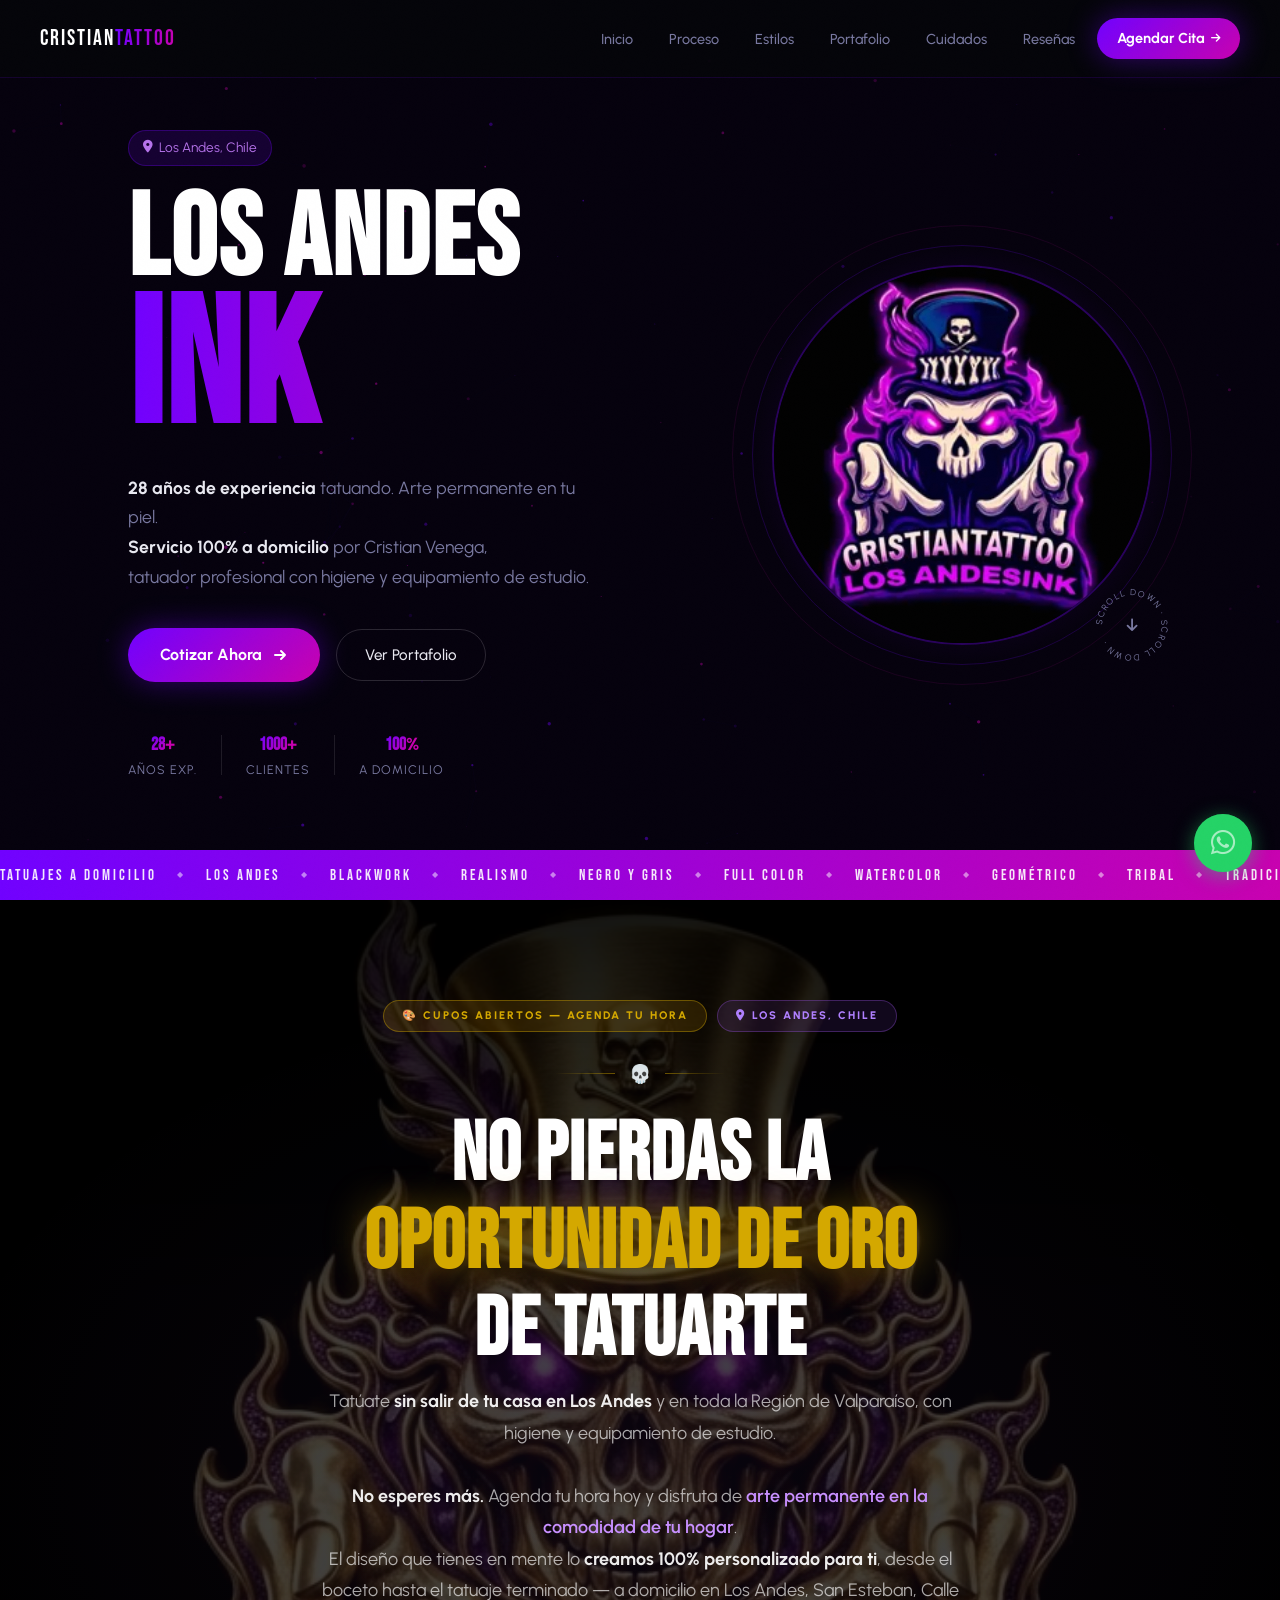
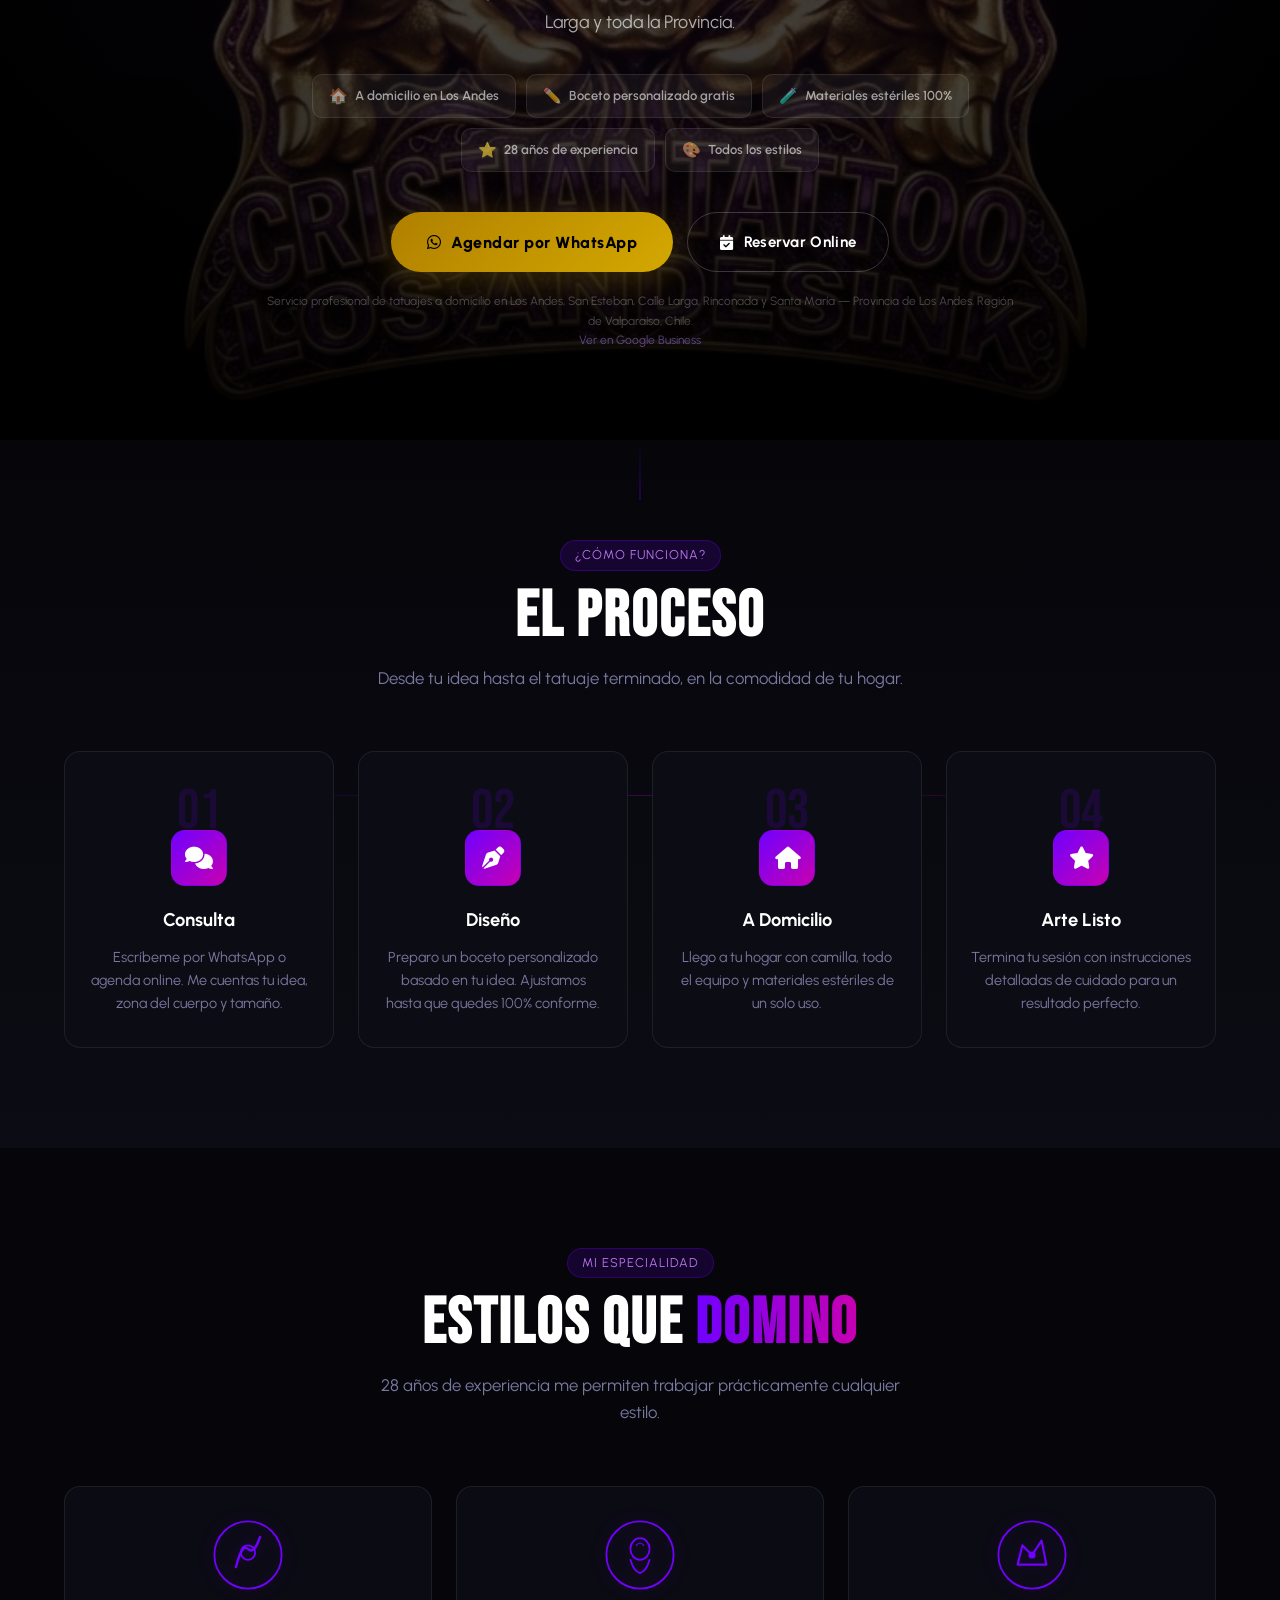
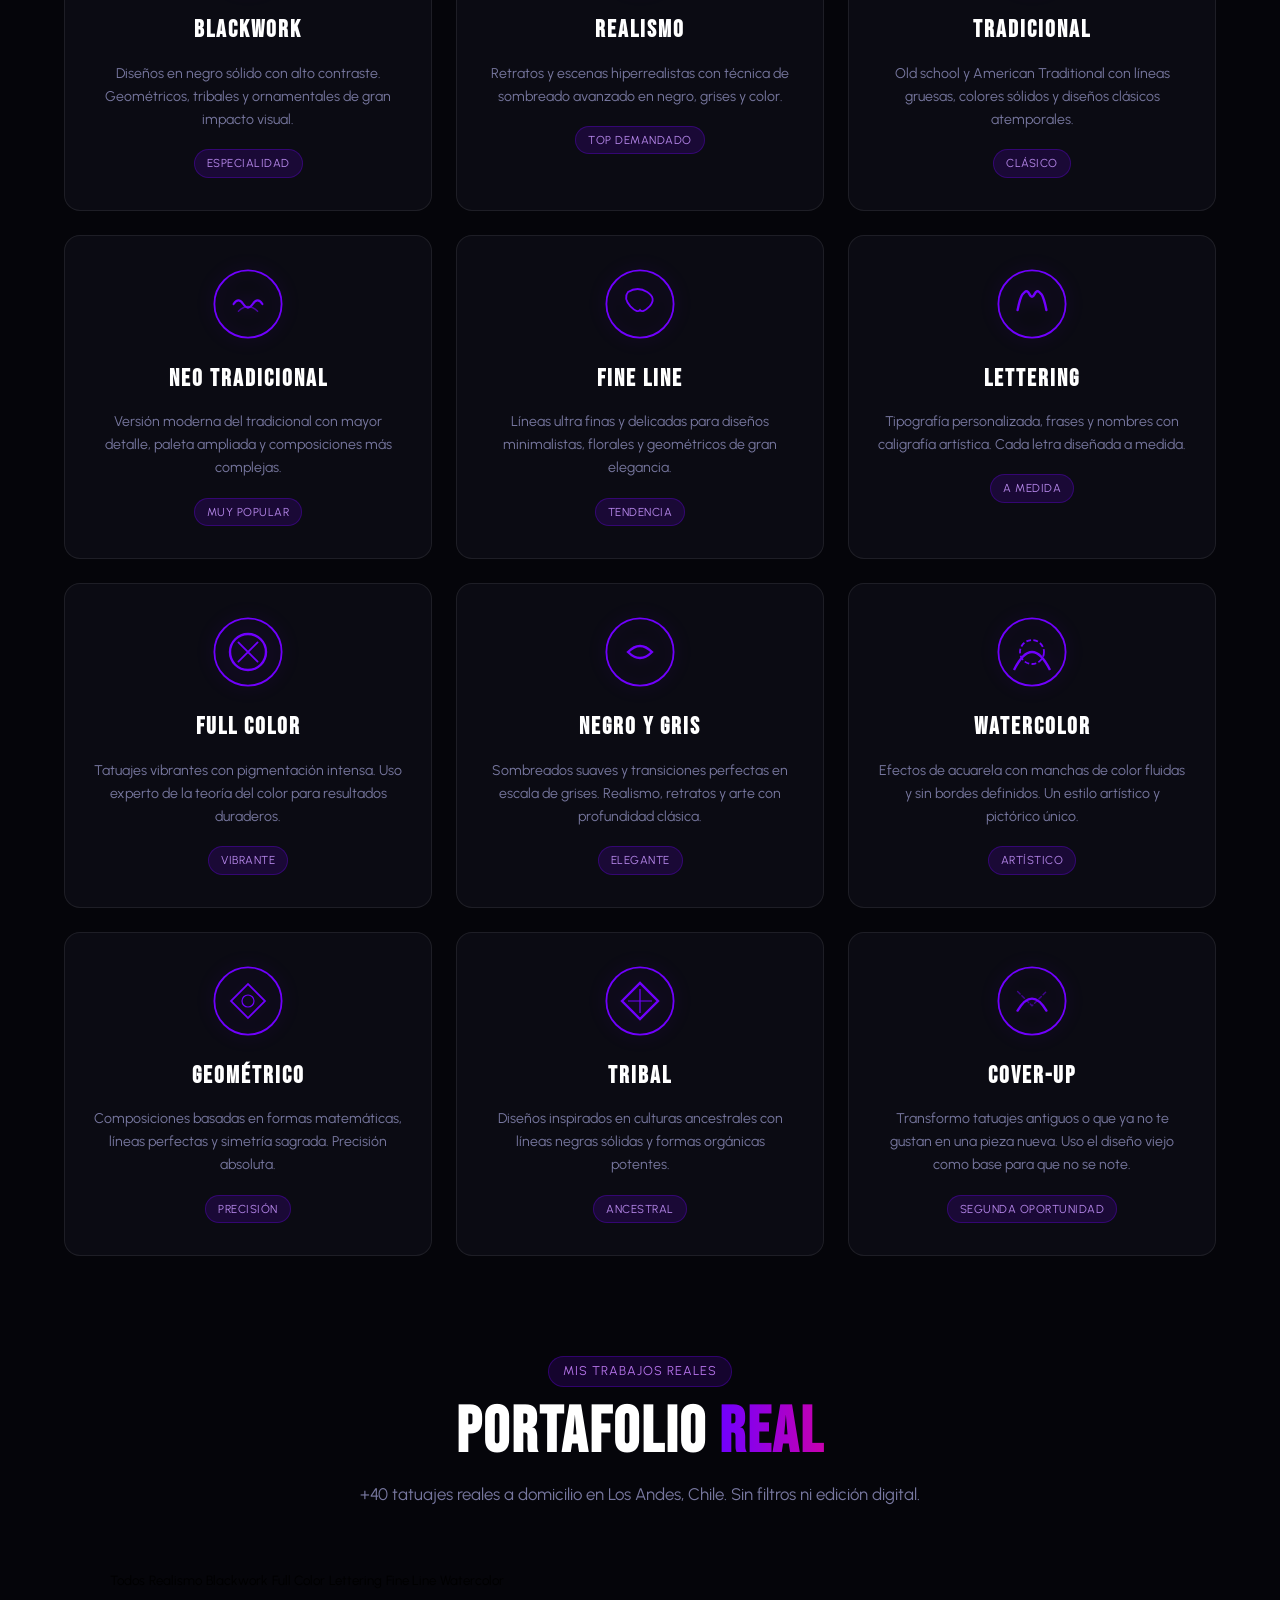
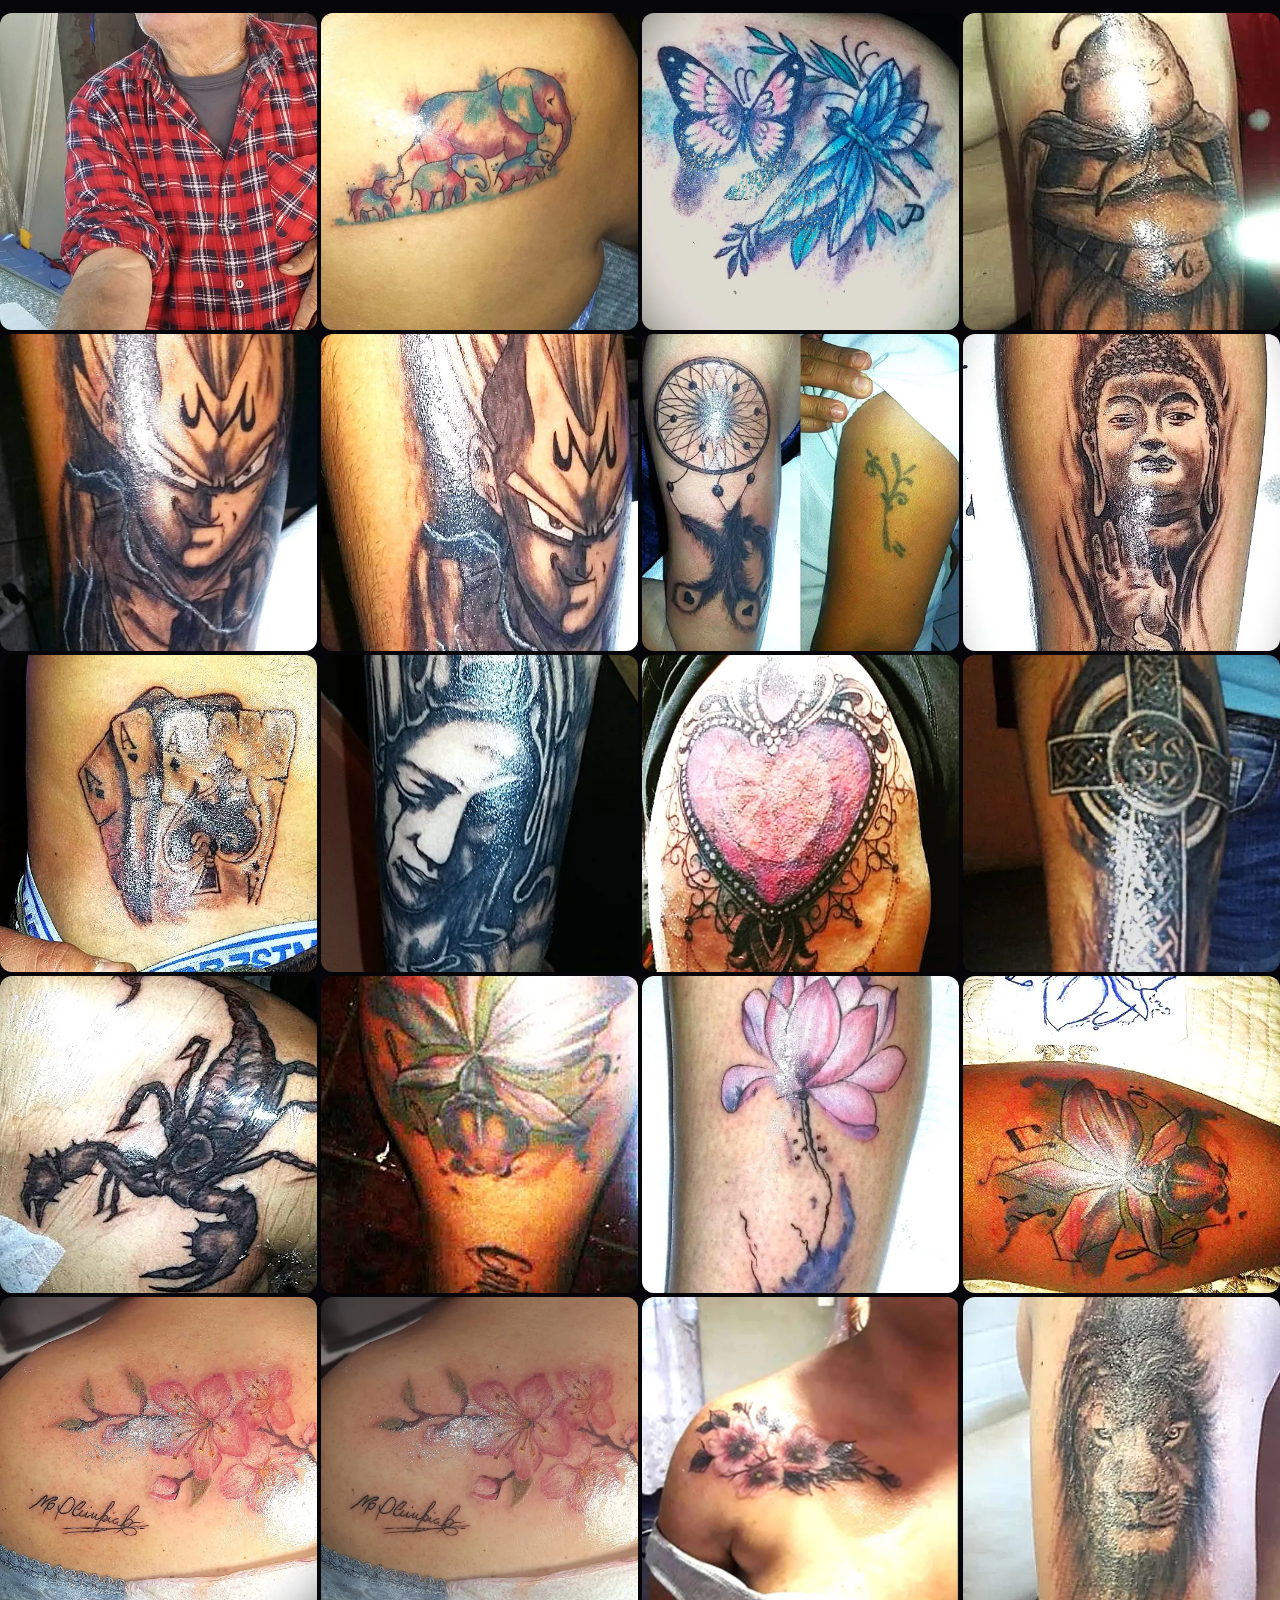
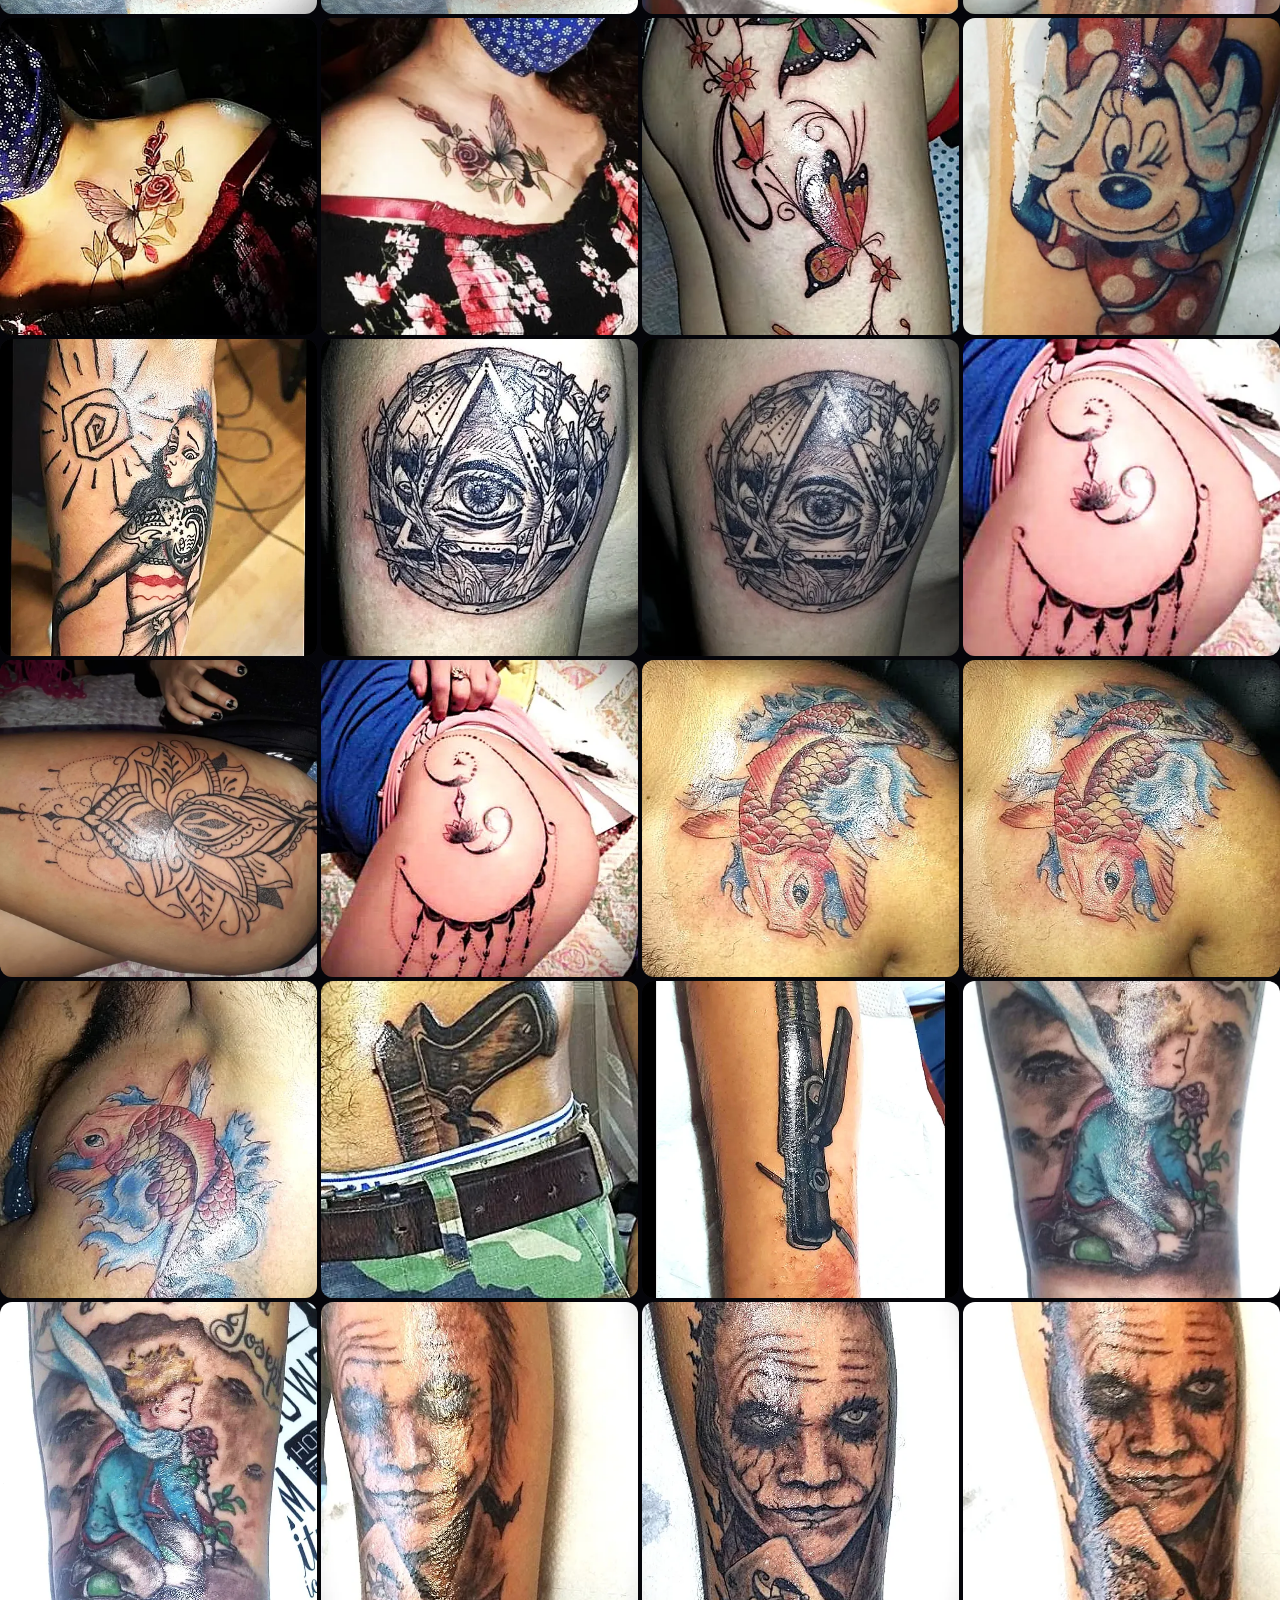
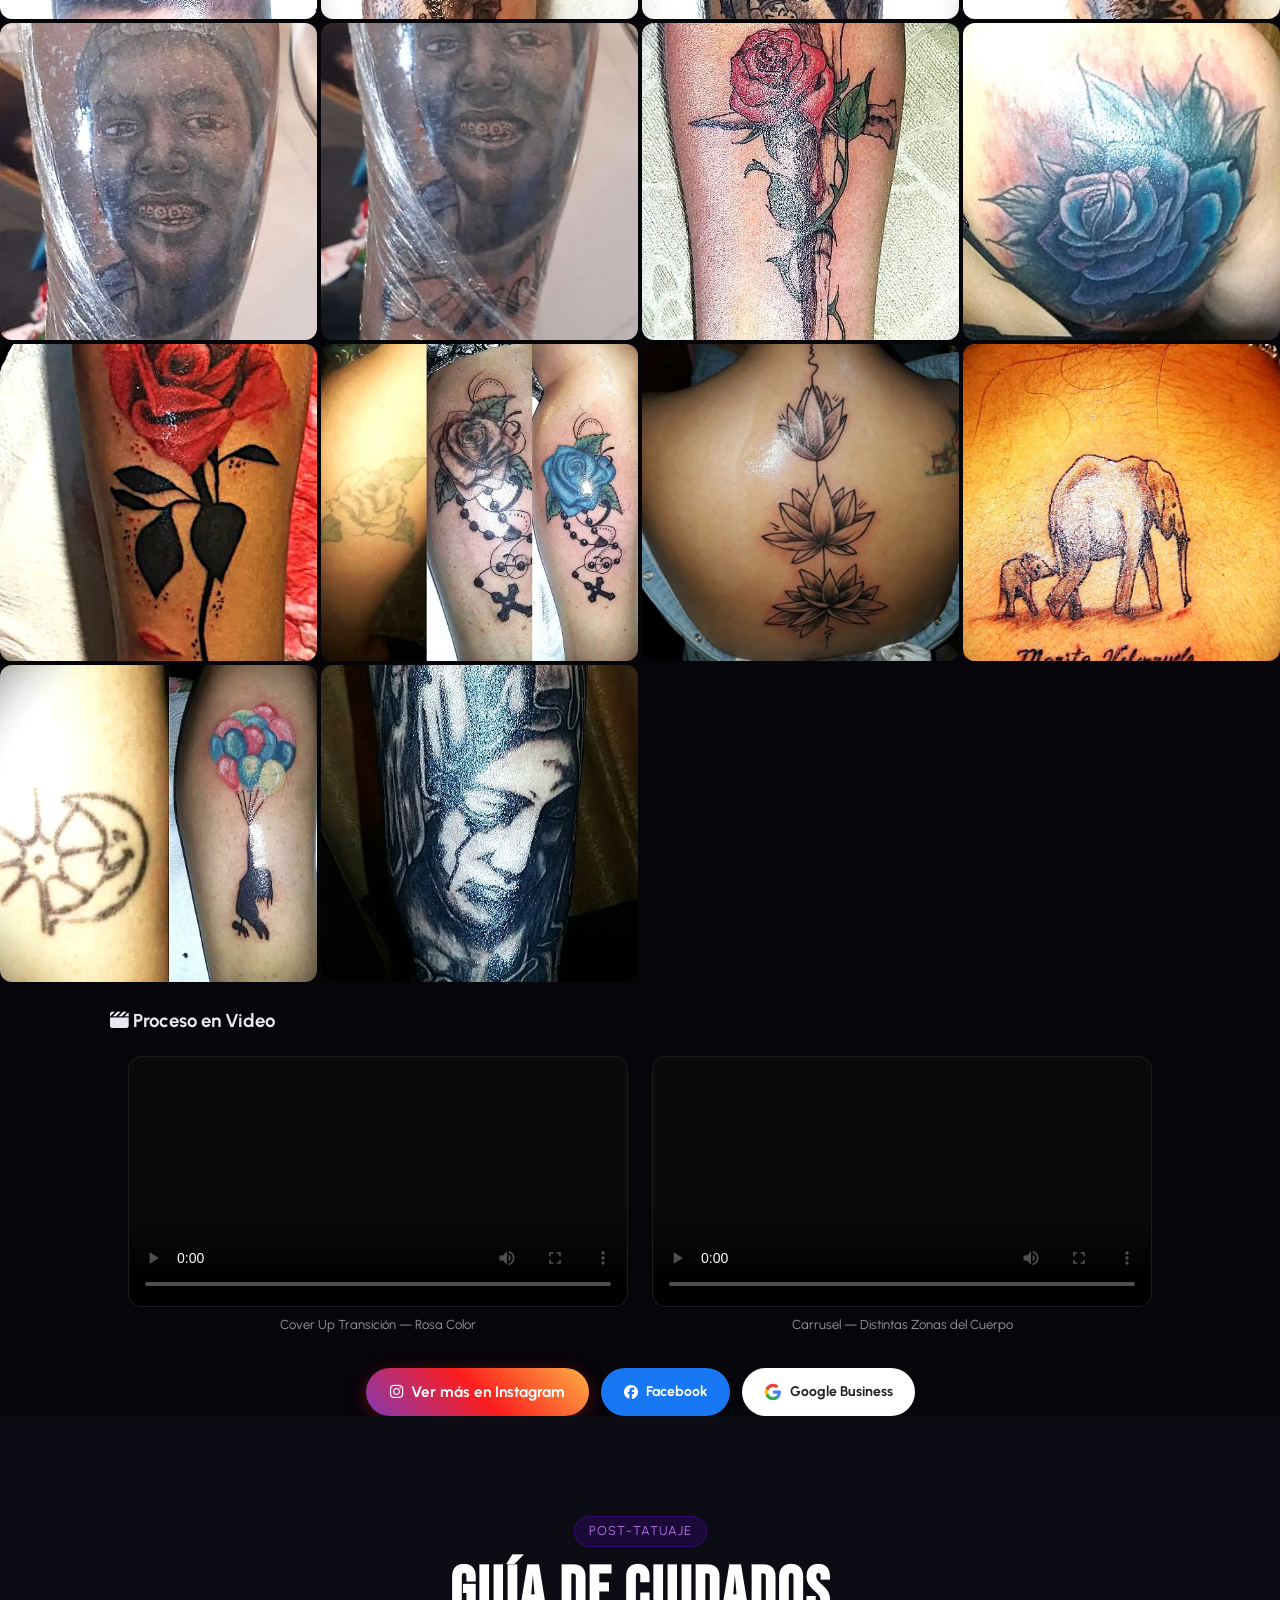
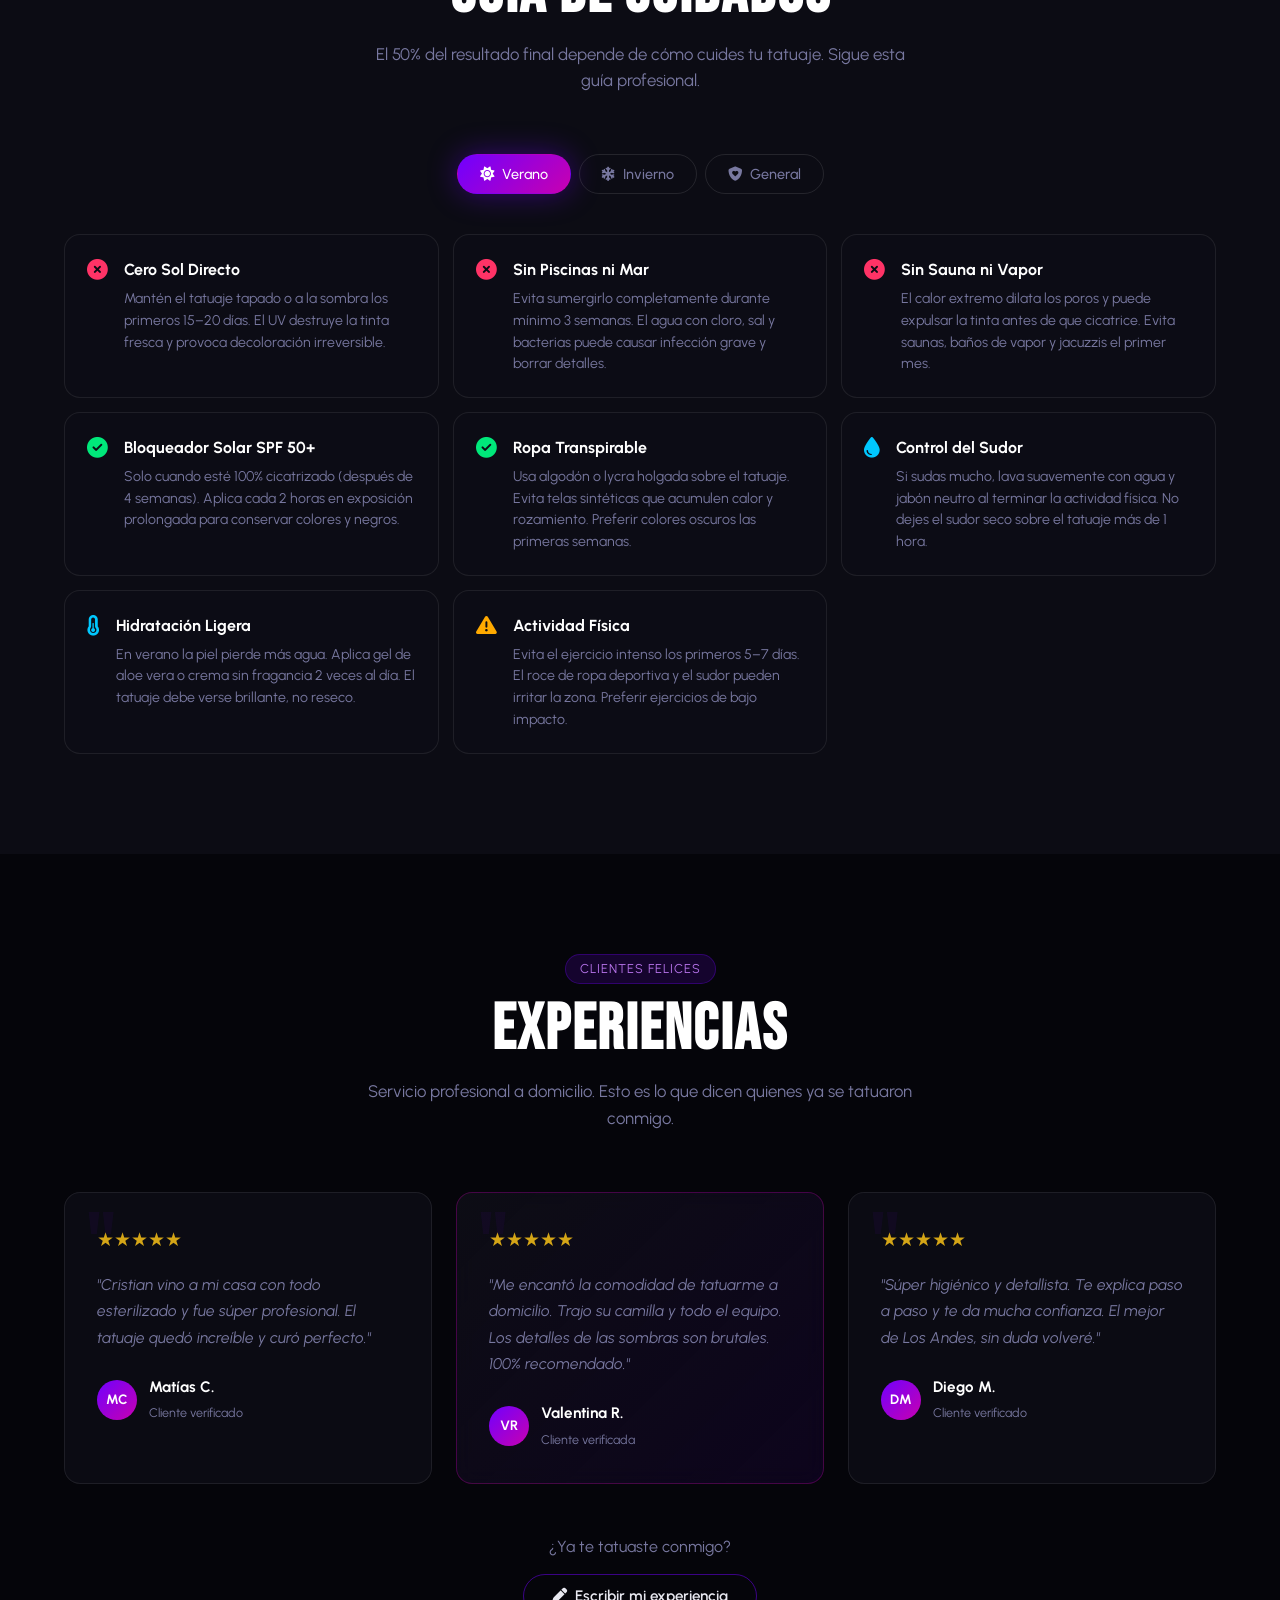
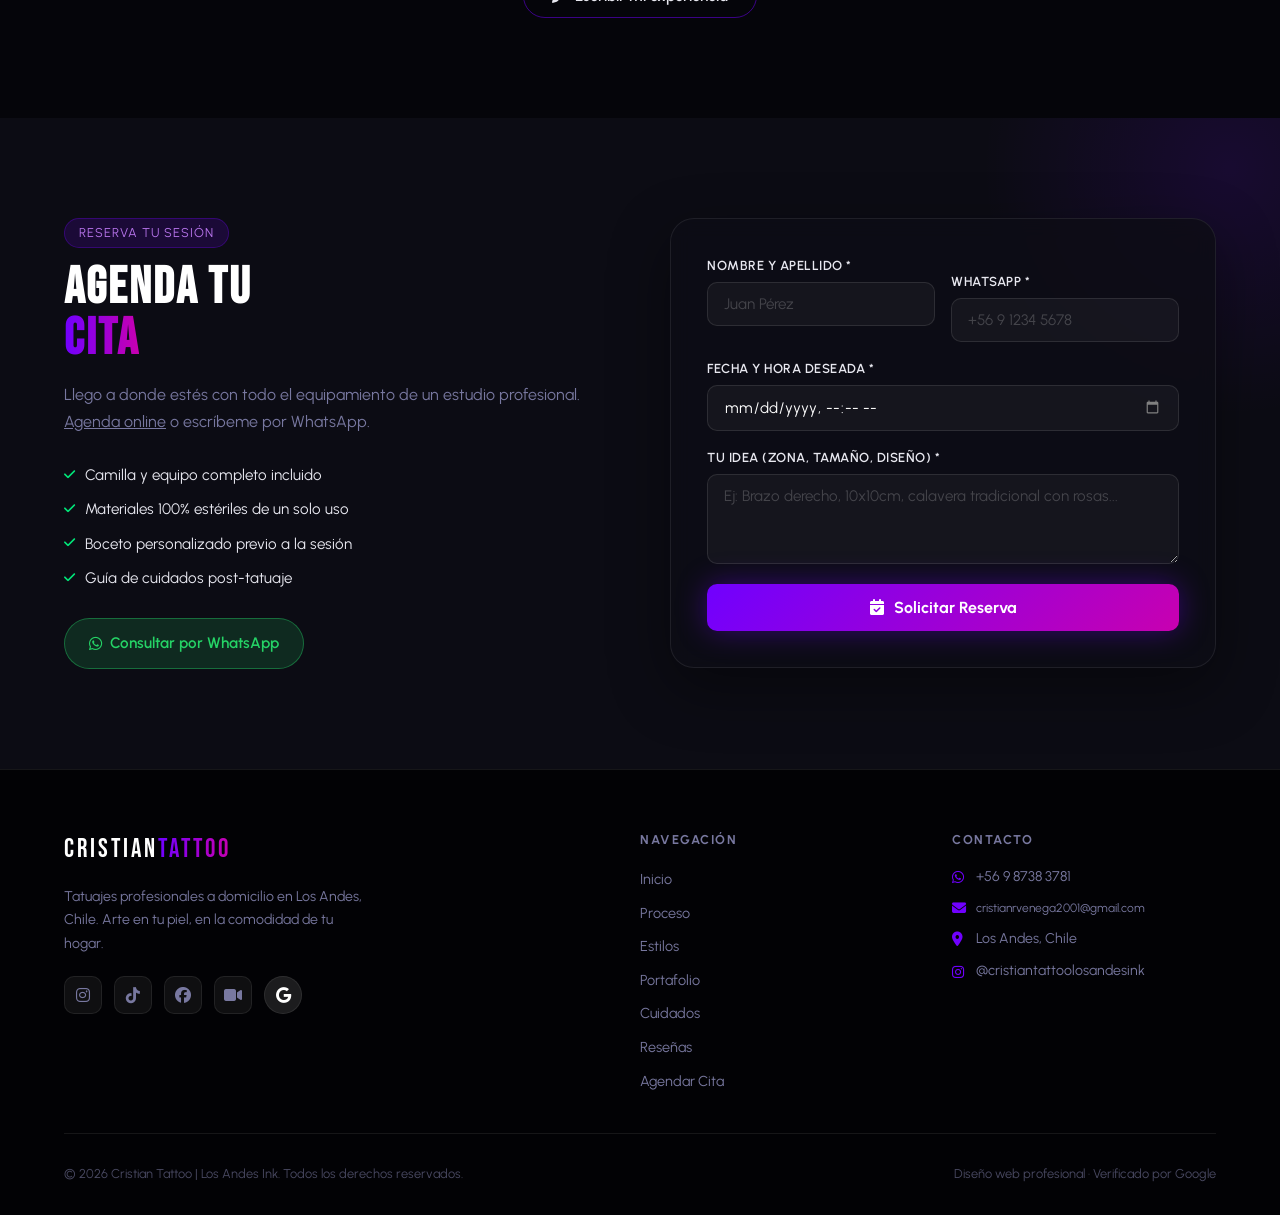
==== commit be2fd19e: "Arreglos de la auditoría sobre la versión publicada - Quita el modal y la mención de la promo Mundia" ====
--- a/index.html
+++ b/index.html
@@ -4,11 +4,11 @@
     <meta charset="UTF-8">
     <meta name="viewport" content="width=device-width, initial-scale=1.0">
     <title>Cristian Tattoo | Los Andes Ink — Tatuajes a Domicilio en Los Andes, Chile</title>
-    <meta name="description" content="Tatuajes profesionales a domicilio en Los Andes por Cristian Venega. 28 años de experiencia. Blackwork, Realismo, Fine Line, Full Color. Promo Mundial 2026: hasta 30% OFF.">
+    <meta name="description" content="Tatuajes profesionales a domicilio en Los Andes por Cristian Venega. 28 años de experiencia. Blackwork, Realismo, Fine Line, Cover-up.">
     <meta name="keywords" content="tatuajes los andes, tatuador a domicilio, cristian venega, tattoo chile, los andes ink, tatuajes a domicilio chile, tattoo los andes">
     <meta name="author" content="Cristian Tattoo Los Andes Ink">
     <meta property="og:title" content="Cristian Tattoo Los Andes Ink — Tatuajes a Domicilio">
-    <meta property="og:description" content="28 años tatuando. Servicio 100% a domicilio en Los Andes, Chile. Promo Mundial 2026: hasta 30% de descuento.">
+    <meta property="og:description" content="28 años tatuando. Servicio 100% a domicilio en Los Andes, Chile.">
     <meta property="og:image" content="cristiantattoolosandesink.webp">
     <meta property="og:type" content="website">
     <meta name="google-site-verification" content="26c6bf16f3f9a82a">
@@ -22,15 +22,15 @@
       "@graph": [
         {
           "@type": "LocalBusiness",
-          "@id": "https://cristiantattoo.netlify.app/#business",
+          "@id": "https://cristiantattoolosandesink.netlify.app/#business",
           "name": "Cristian Tattoo Los Andes Ink",
           "description": "Tatuajes profesionales a domicilio en Los Andes, Chile. 28 años de experiencia.",
-          "url": "https://cristiantattoo.netlify.app",
+          "url": "https://cristiantattoolosandesink.netlify.app",
           "telephone": "+56987383781",
           "address": { "@type": "PostalAddress", "addressLocality": "Los Andes", "addressRegion": "Región de Valparaíso", "addressCountry": "CL" },
           "priceRange": "$$",
           "sameAs": ["https://www.instagram.com/cristiantattoolosandesink/","https://www.facebook.com/cristiantattoolosandesink","https://www.tiktok.com/@cristiantattoo12"],
-          "image": "https://cristiantattoo.netlify.app/cristiantattoolosandesink.webp"
+          "image": "https://cristiantattoolosandesink.netlify.app/cristiantattoolosandesink.webp"
         },
         {
           "@type": "FAQPage",
@@ -546,11 +546,11 @@
                     <a href="#sec-portafolio" class="btn-ghost">Ver Portafolio</a>
                 </div>
                 <div class="hero-stats">
-                    <div class="stat"><span class="stat-num" data-target="28">0</span><span>+</span><p>Años exp.</p></div>
+                    <div class="stat"><span class="stat-num" data-target="28">28</span><span>+</span><p>Años exp.</p></div>
                     <div class="stat-divider"></div>
-                    <div class="stat"><span class="stat-num" data-target="1000">0</span><span>+</span><p>Clientes</p></div>
+                    <div class="stat"><span class="stat-num" data-target="1000">1000</span><span>+</span><p>Clientes</p></div>
                     <div class="stat-divider"></div>
-                    <div class="stat"><span class="stat-num" data-target="100">0</span><span>%</span><p>A domicilio</p></div>
+                    <div class="stat"><span class="stat-num" data-target="100">100</span><span>%</span><p>A domicilio</p></div>
                 </div>
             </div>
             <div class="hero-visual reveal-right">
@@ -581,6 +581,7 @@
                 <span>NEOTRADICIONAL</span><span class="ticker-dot">◆</span>
                 <span>LETTERING</span><span class="ticker-dot">◆</span>
                 <span>FINE LINE</span><span class="ticker-dot">◆</span>
+                <span>COVER-UP</span><span class="ticker-dot">◆</span>
                 <span>TATUAJES A DOMICILIO</span><span class="ticker-dot">◆</span>
                 <span>LOS ANDES</span><span class="ticker-dot">◆</span>
                 <span>BLACKWORK</span><span class="ticker-dot">◆</span>
@@ -594,12 +595,13 @@
                 <span>NEOTRADICIONAL</span><span class="ticker-dot">◆</span>
                 <span>LETTERING</span><span class="ticker-dot">◆</span>
                 <span>FINE LINE</span><span class="ticker-dot">◆</span>
+                <span>COVER-UP</span><span class="ticker-dot">◆</span>
             </div>
         </div>
     </section>
 
     <!-- ══════════════════════════════════════════
-         SECCIÓN TEMPORADA AGOSTO — PROMO LOCAL
+         SECCIÓN TEMPORADA — PROMO LOCAL
     ═══════════════════════════════════════════════ -->
 
     <style>
@@ -828,7 +830,7 @@
 
         <!-- Imagen de fondo (tu logo nuevo) al 28% de brillo -->
         <img src="assets/promo/imagen-fondo-agosto.png"
-             alt="Cristian Tattoo Los Andes Ink — Agosto 2026"
+             alt="Cristian Tattoo Los Andes Ink — Tatuajes a domicilio"
              class="agosto-bg"
              loading="lazy">
         <div class="agosto-overlay"></div>
@@ -838,7 +840,7 @@
             <!-- Badges locales -->
             <div class="agosto-badge-row">
                 <span class="agosto-badge agosto-badge-gold">
-                    🎨 Agosto 2026 — Temporada de Oro
+                    🎨 Cupos abiertos — Agenda tu hora
                 </span>
                 <span class="agosto-badge agosto-badge-local">
                     <i class="fa-solid fa-location-dot"></i> Los Andes, Chile
@@ -861,8 +863,8 @@
 
             <!-- Cuerpo del texto — optimizado con SEO local -->
             <p class="agosto-body">
-                Agosto es la <strong>mejor temporada para tatuarse en Los Andes</strong> y en toda la
-                Región de Valparaíso — cicatrización ideal, temperatura perfecta, sin sol intenso que dañe la tinta.
+                Tatúate <strong>sin salir de tu casa en Los Andes</strong> y en toda la
+                Región de Valparaíso, con higiene y equipamiento de estudio.
                 <br><br>
                 <strong>No esperes más.</strong> Agenda tu hora hoy y disfruta de
                 <em>arte permanente en la comodidad de tu hogar</em>.<br>
@@ -947,6 +949,7 @@
                 <div class="style-card reveal-up" style="--delay:.45s"><div class="style-icon-wrap"><svg viewBox="0 0 60 60" fill="none" xmlns="http://www.w3.org/2000/svg" class="style-svg"><circle cx="30" cy="30" r="28" stroke="url(#g9)" stroke-width="1.5"/><path d="M15 45 Q30 15 45 45" stroke="url(#g9)" stroke-width="2" fill="none"/><circle cx="30" cy="30" r="10" stroke="url(#g9)" stroke-width="1.5" stroke-dasharray="4 2"/><defs><linearGradient id="g9" x1="0" y1="0" x2="60" y2="60"><stop offset="0%" stop-color="#7000ff"/><stop offset="100%" stop-color="#c800b0"/></linearGradient></defs></svg></div><h3>Watercolor</h3><p>Efectos de acuarela con manchas de color fluidas y sin bordes definidos. Un estilo artístico y pictórico único.</p><div class="style-tag">Artístico</div></div>
                 <div class="style-card reveal-up" style="--delay:.5s"><div class="style-icon-wrap"><svg viewBox="0 0 60 60" fill="none" xmlns="http://www.w3.org/2000/svg" class="style-svg"><circle cx="30" cy="30" r="28" stroke="url(#g10)" stroke-width="1.5"/><rect x="20" y="20" width="20" height="20" stroke="url(#g10)" stroke-width="1.5" transform="rotate(45 30 30)"/><circle cx="30" cy="30" r="5" stroke="url(#g10)" stroke-width="1"/><defs><linearGradient id="g10" x1="0" y1="0" x2="60" y2="60"><stop offset="0%" stop-color="#7000ff"/><stop offset="100%" stop-color="#c800b0"/></linearGradient></defs></svg></div><h3>Geométrico</h3><p>Composiciones basadas en formas matemáticas, líneas perfectas y simetría sagrada. Precisión absoluta.</p><div class="style-tag">Precisión</div></div>
                 <div class="style-card reveal-up" style="--delay:.55s"><div class="style-icon-wrap"><svg viewBox="0 0 60 60" fill="none" xmlns="http://www.w3.org/2000/svg" class="style-svg"><circle cx="30" cy="30" r="28" stroke="url(#g11)" stroke-width="1.5"/><path d="M15 30 L30 15 L45 30 L30 45 Z" stroke="url(#g11)" stroke-width="2" fill="none"/><path d="M20 30 H40 M30 20 V40" stroke="url(#g11)" stroke-width="1"/><defs><linearGradient id="g11" x1="0" y1="0" x2="60" y2="60"><stop offset="0%" stop-color="#7000ff"/><stop offset="100%" stop-color="#c800b0"/></linearGradient></defs></svg></div><h3>Tribal</h3><p>Diseños inspirados en culturas ancestrales con líneas negras sólidas y formas orgánicas potentes.</p><div class="style-tag">Ancestral</div></div>
+                <div class="style-card reveal-up" style="--delay:.6s"><div class="style-icon-wrap"><svg viewBox="0 0 60 60" fill="none" xmlns="http://www.w3.org/2000/svg" class="style-svg"><circle cx="30" cy="30" r="28" stroke="url(#g12)" stroke-width="1.5"/><path d="M18 22 L30 34 L42 22" stroke="url(#g12)" stroke-width="1.2" stroke-linecap="round" fill="none" opacity="0.5" stroke-dasharray="3 2"/><path d="M18 38 Q30 18 42 38" stroke="url(#g12)" stroke-width="2" stroke-linecap="round" fill="none"/><defs><linearGradient id="g12" x1="0" y1="0" x2="60" y2="60"><stop offset="0%" stop-color="#7000ff"/><stop offset="100%" stop-color="#c800b0"/></linearGradient></defs></svg></div><h3>Cover-Up</h3><p>Transformo tatuajes antiguos o que ya no te gustan en una pieza nueva. Uso el diseño viejo como base para que no se note.</p><div class="style-tag">Segunda oportunidad</div></div>
             </div>
         </div>
     </section>
@@ -1217,27 +1220,6 @@
         </div>
     </footer>
 
-    <!-- ========= MODAL MUNDIAL 2026 ========= -->
-    <div id="mundialModal" class="modal" role="dialog" aria-modal="true" aria-labelledby="mundialModalTitle">
-        <div class="modal-content mundial-modal-content">
-            <button class="close-modal" id="closeMundial" aria-label="Cerrar">&times;</button>
-            <div class="promo-badge mundial-promo-badge"><i class="fa-solid fa-futbol"></i> Promo Mundial 2026</div>
-            <h2 id="mundialModalTitle" class="modal-title">Descuento de <span class="mundial-gold-text">Campeón</span></h2>
-            <p class="promo-desc">
-                Chile sede del Mundial 2026. <strong>Hasta 30% de descuento</strong> según el tamaño de tu tatuaje.<br><br>
-                <i class="fa-solid fa-futbol" style="color:var(--mundial-gold)"></i> <strong>XS:</strong> 10% OFF &nbsp;·&nbsp; <strong>S:</strong> 15% OFF &nbsp;·&nbsp; <strong>M:</strong> 20% OFF<br>
-                <i class="fa-solid fa-trophy" style="color:var(--mundial-gold)"></i> <strong>L:</strong> 25% OFF &nbsp;·&nbsp; <strong>XL Leyenda:</strong> 30% OFF
-            </p>
-            <div class="promo-actions">
-                <a href="https://wa.me/56987383781?text=Hola%20Cristian%2C%20quiero%20aprovechar%20la%20Promo%20Mundial%202026%21" target="_blank" class="btn-primary promo-btn" rel="noopener noreferrer">
-                    <i class="fa-brands fa-whatsapp"></i> Cotizar con Descuento
-                </a>
-                <a href="agenda.html" class="btn-outline" style="margin-top:10px;display:flex;align-items:center;justify-content:center;gap:8px;">
-                    <i class="fa-solid fa-calendar-check"></i> Agendar Online
-                </a>
-            </div>
-        </div>
-    </div>
 
     <!-- ========= MODAL RESEÑA ========= -->
     <div id="reviewModal" class="modal" role="dialog" aria-modal="true" aria-labelledby="modalTitle">
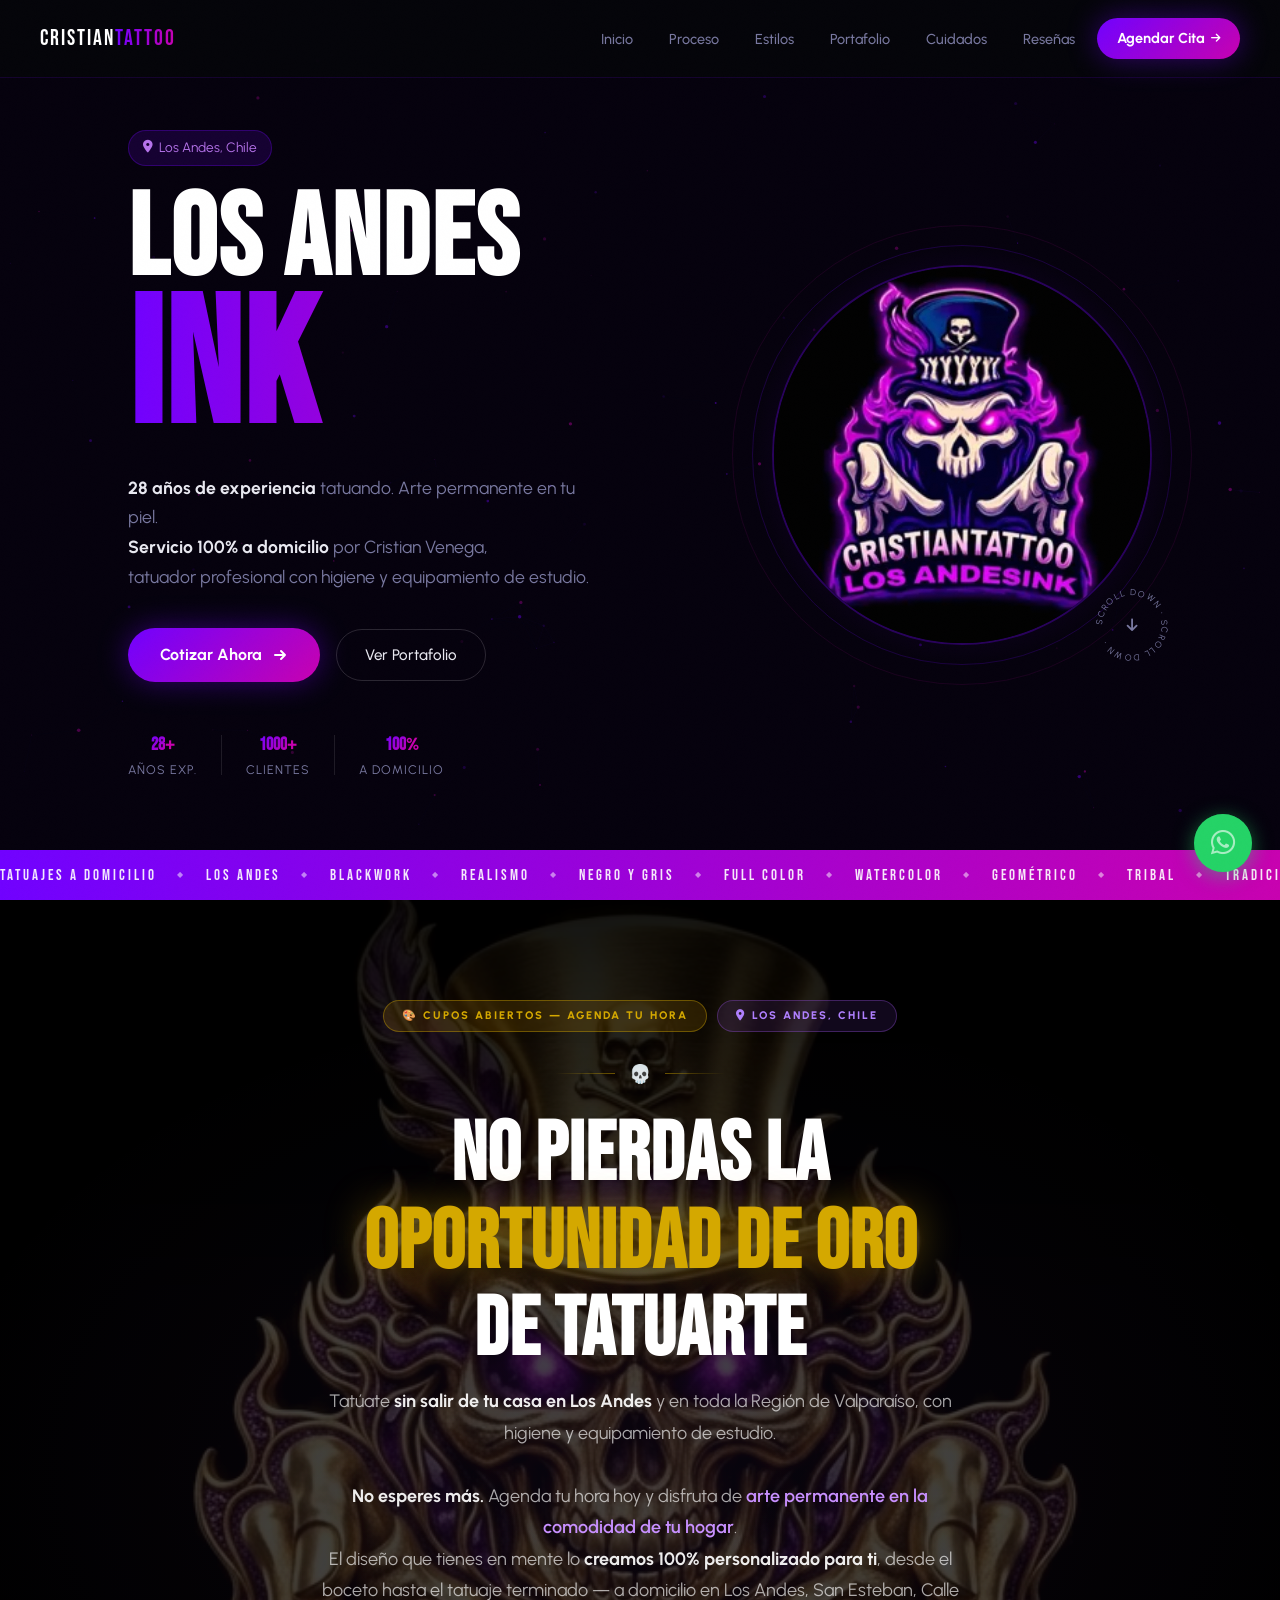
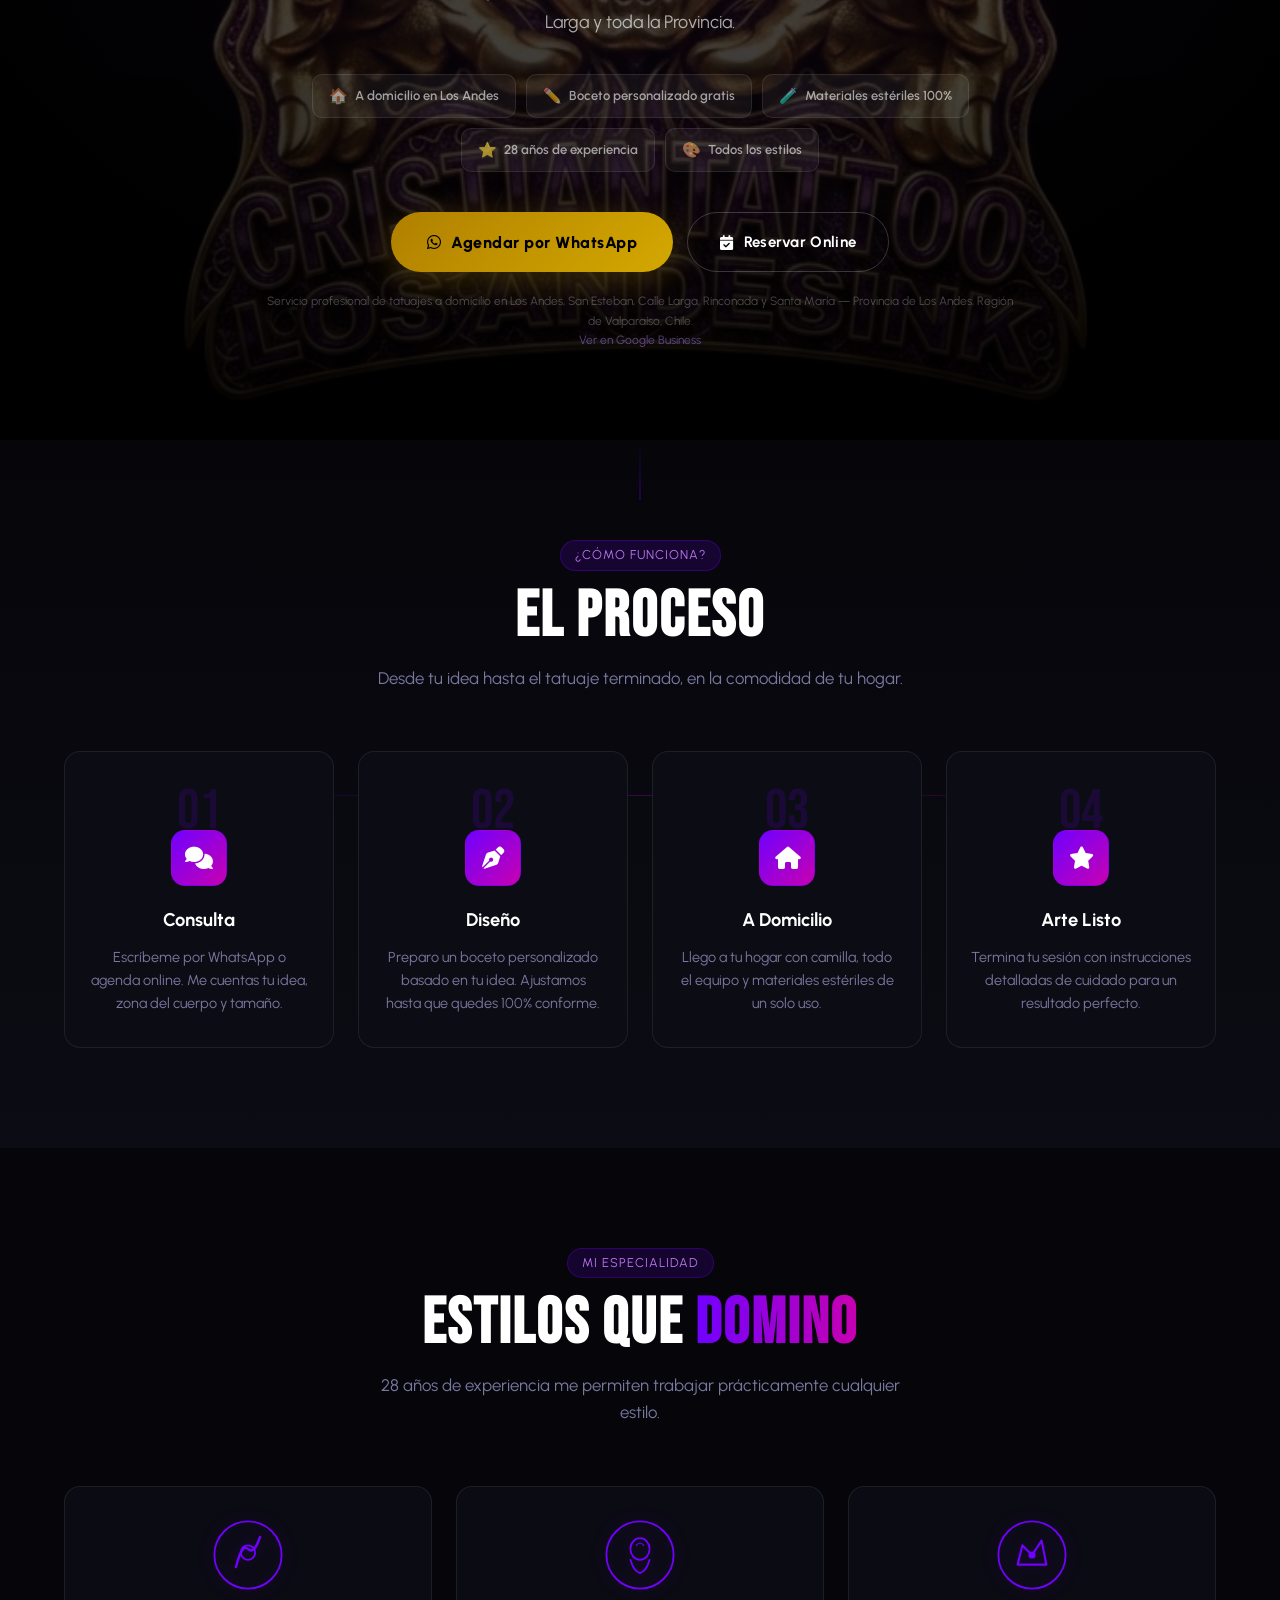
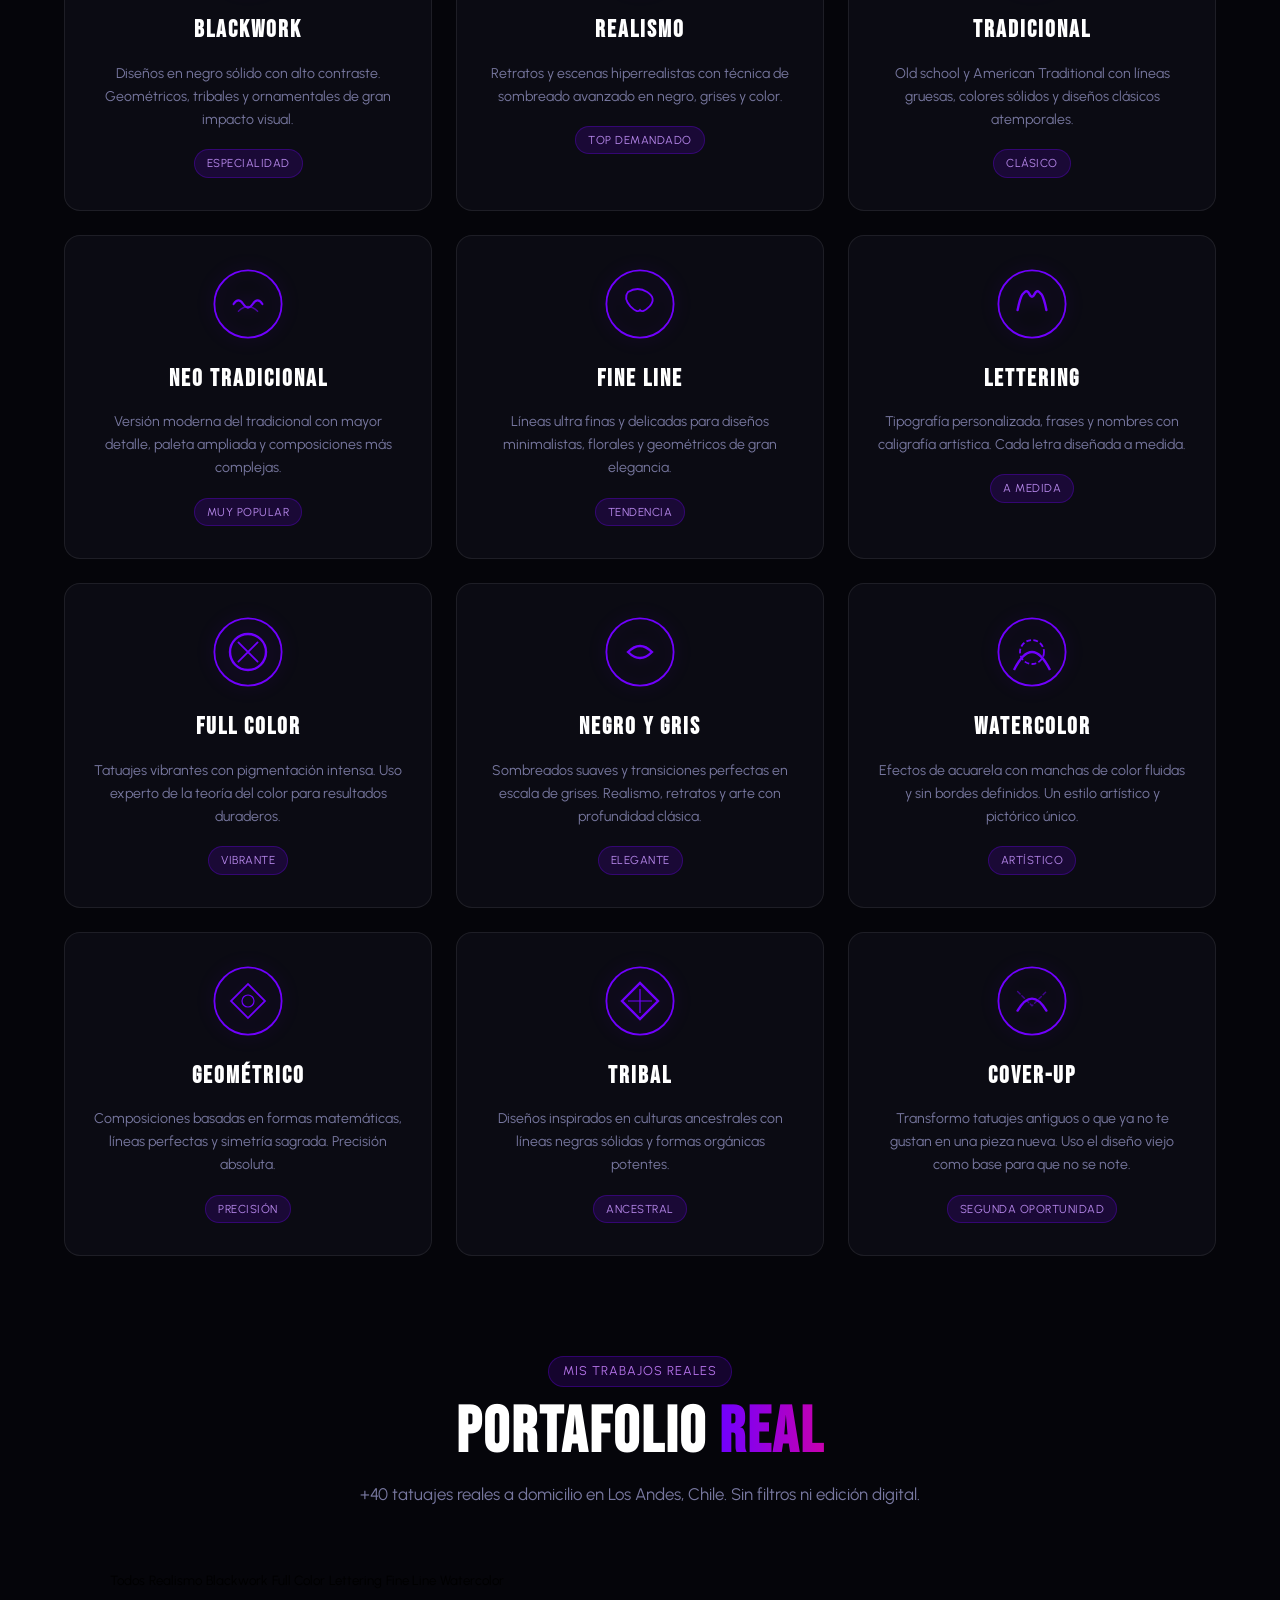
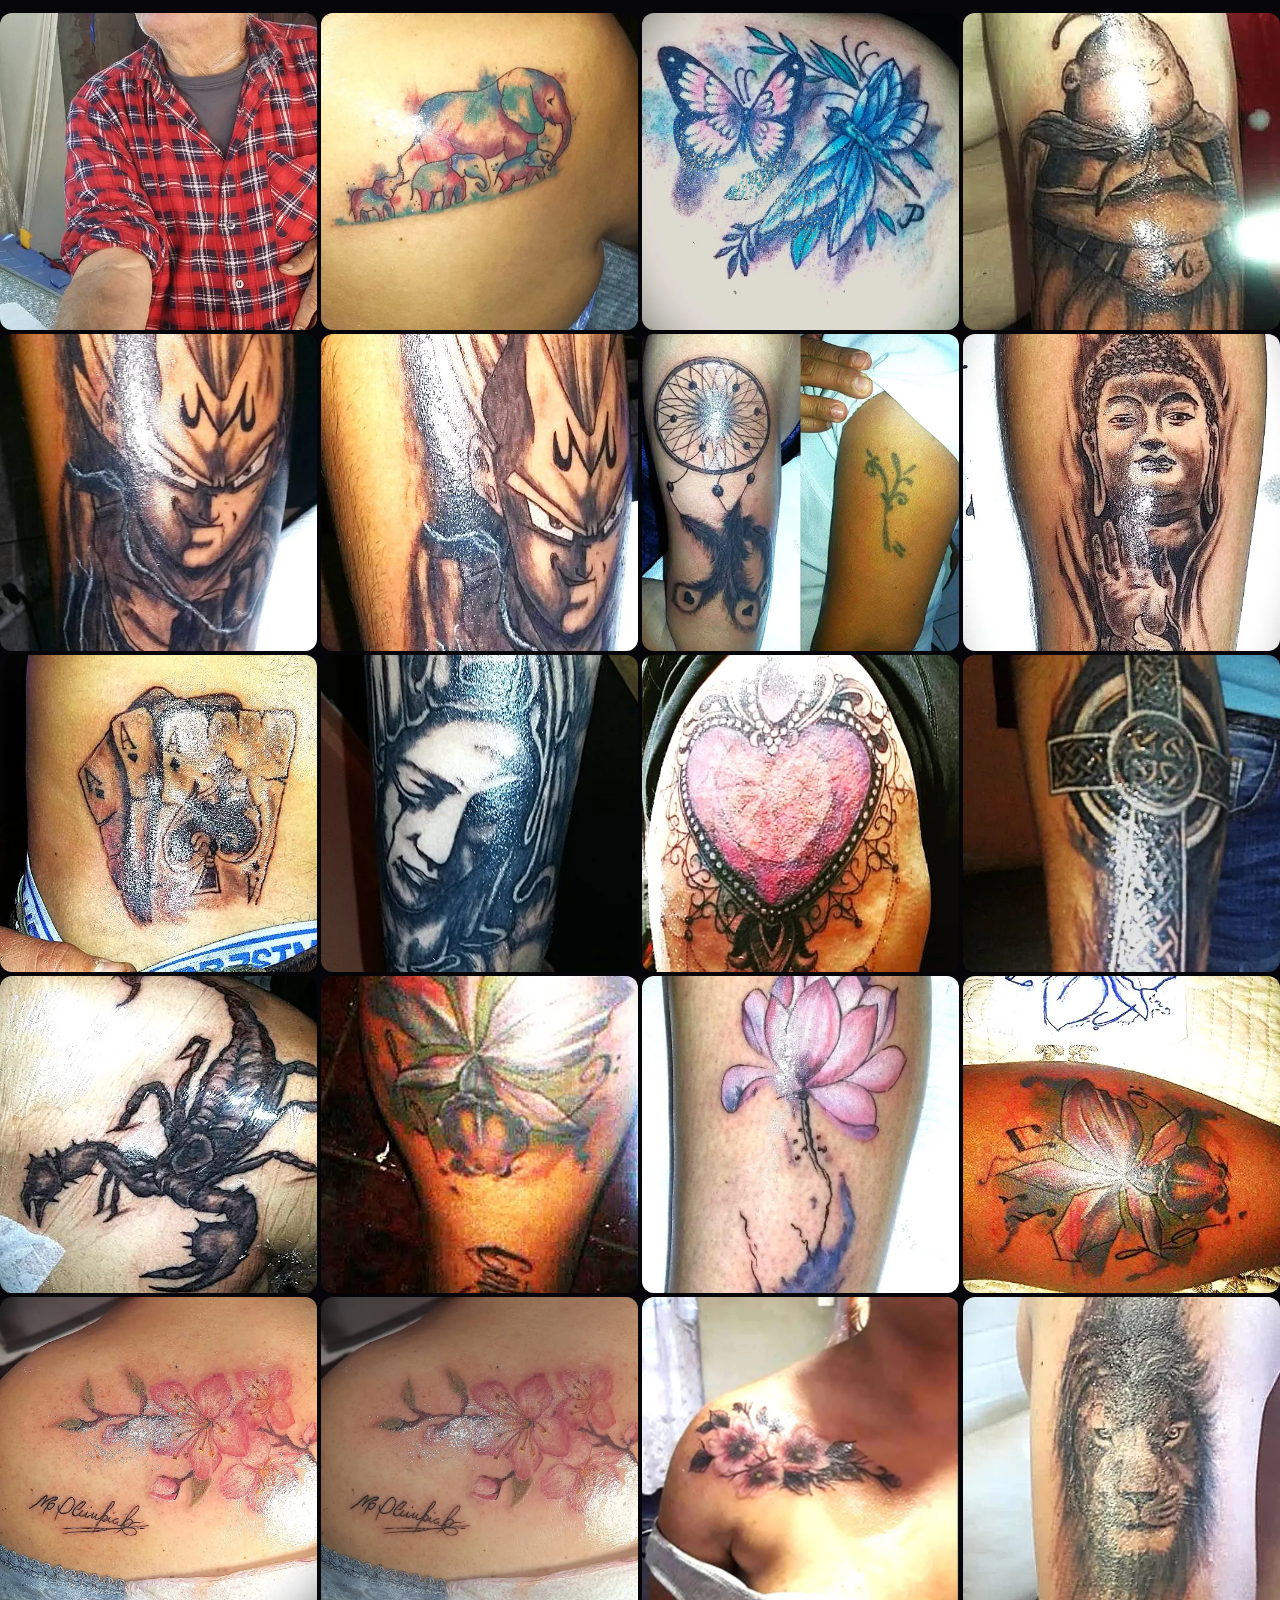
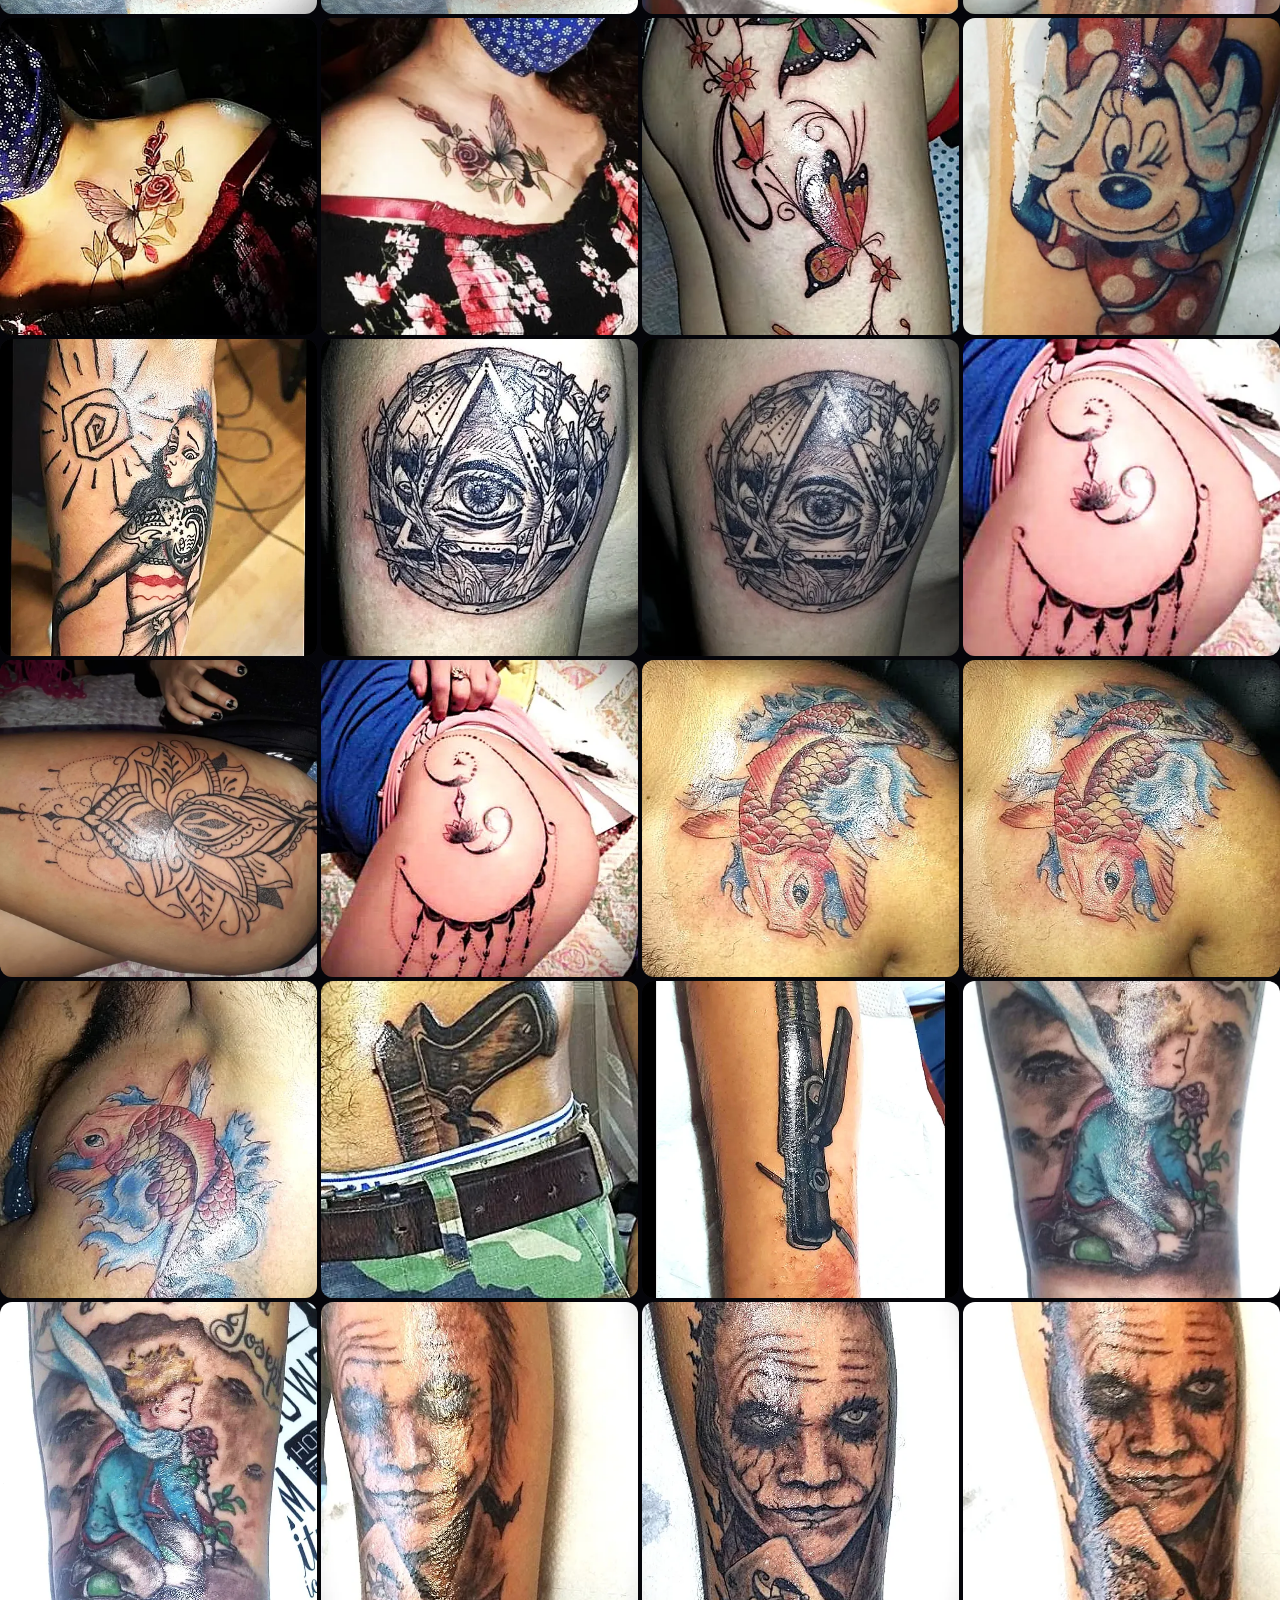
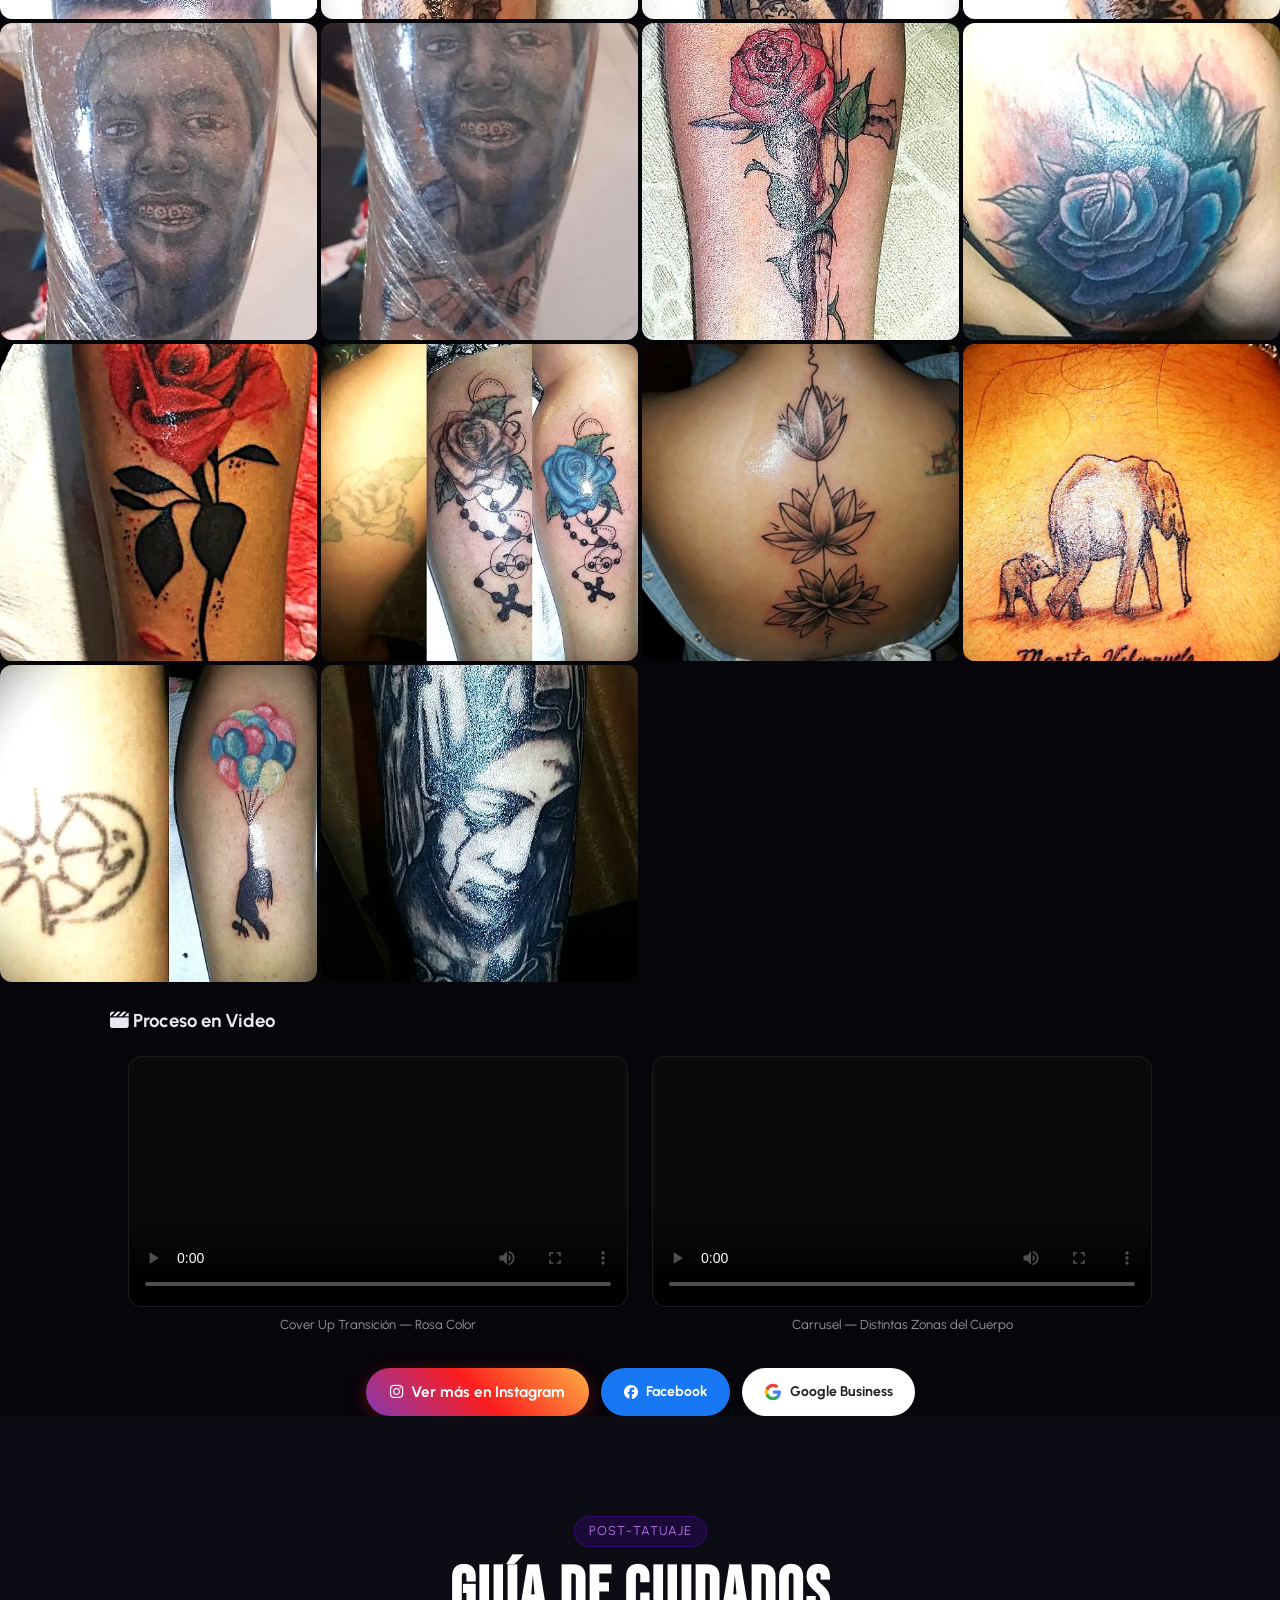
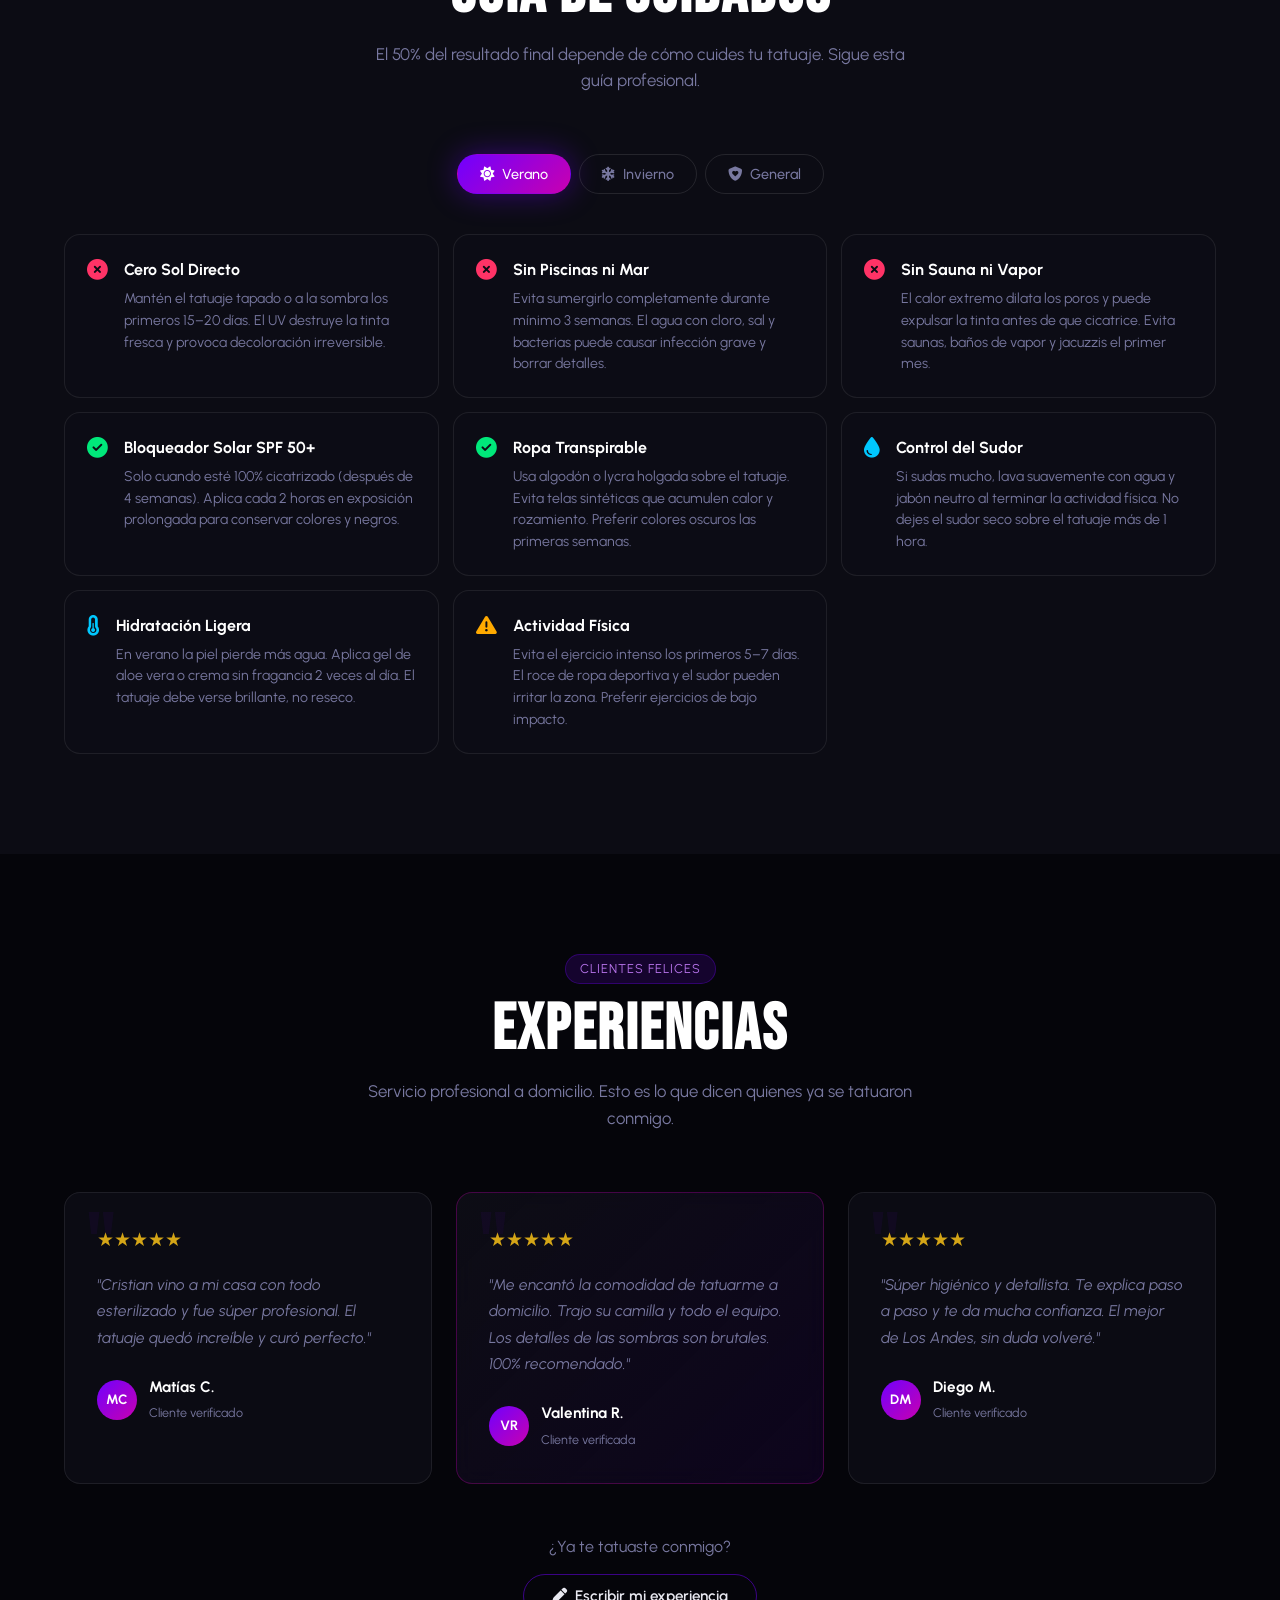
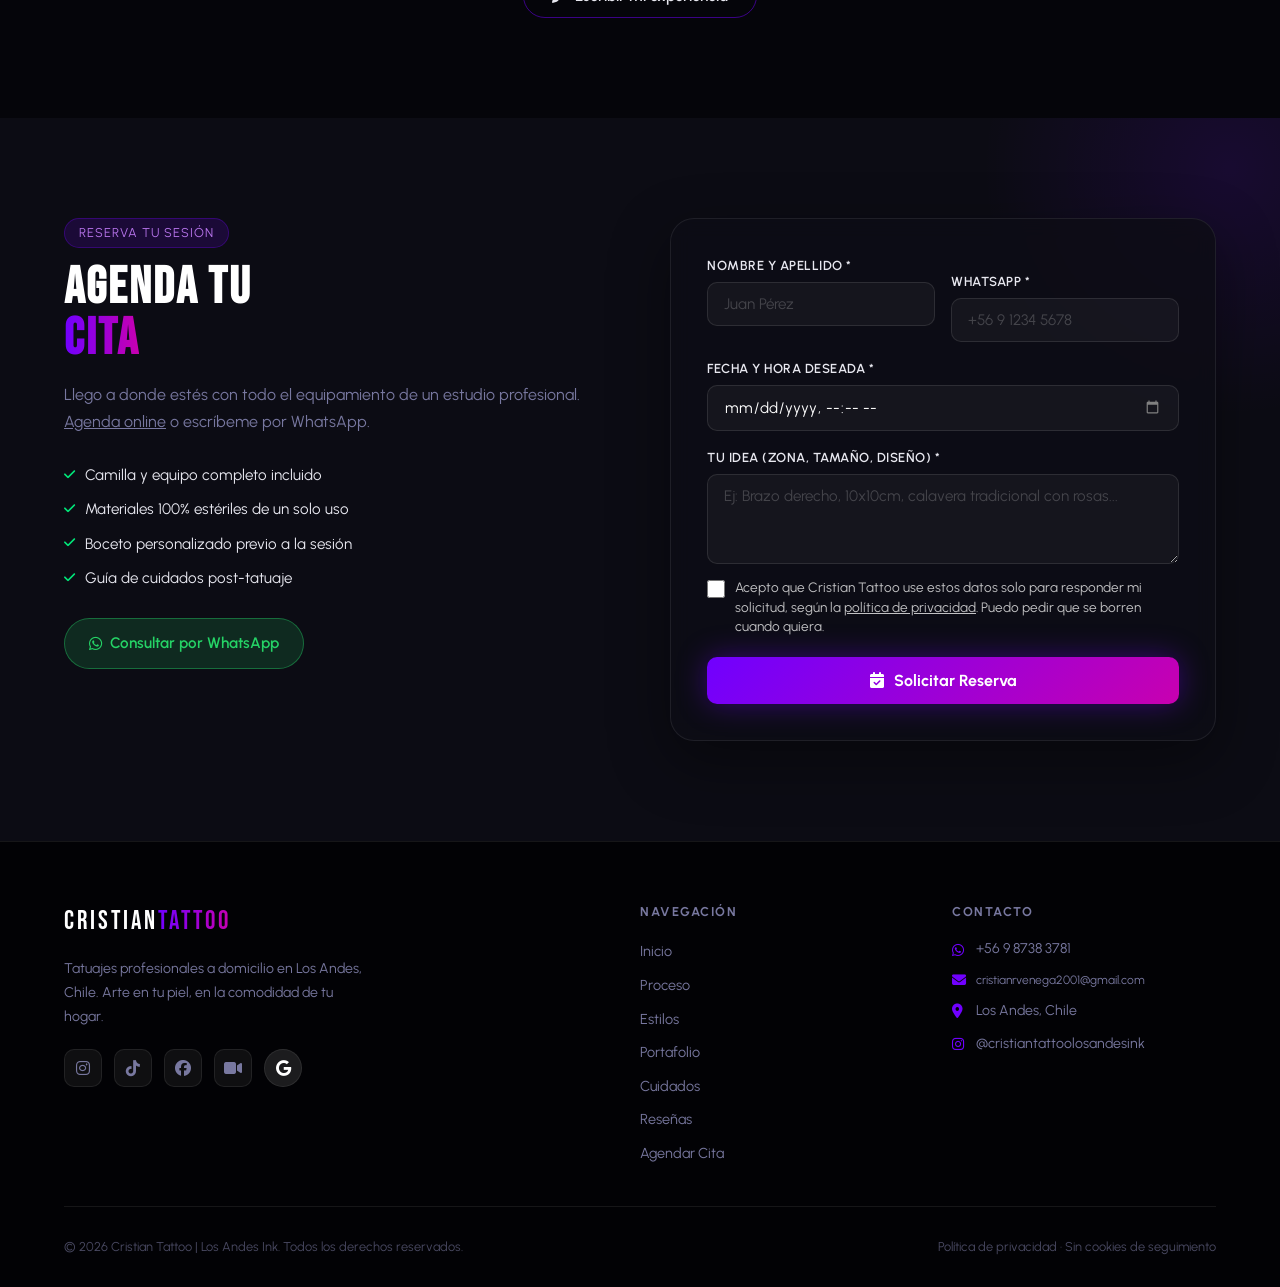
==== commit 967c5a32: "Seguridad y privacidad (Ley 21.719) - Política de privacidad (privacidad.html) y casilla de consenti" ====
--- a/index.html
+++ b/index.html
@@ -1134,7 +1134,7 @@
                     </a>
                 </div>
                 <div class="booking-form-wrap reveal-right">
-                    <!-- Formulario Netlify Forms → correo cristianrvenega2001@gmail.com -->
+                    <!-- Formulario Netlify Forms -->
                     <form id="bookingForm"
                           name="Reservas"
                           method="POST"
@@ -1161,14 +1161,18 @@
                             <label for="resDetalles">Tu idea (zona, tamaño, diseño) *</label>
                             <textarea id="resDetalles" name="Detalles_Tatuaje" rows="3" required placeholder="Ej: Brazo derecho, 10x10cm, calavera tradicional con rosas..."></textarea>
                         </div>
+                        <label class="consent-check" for="resConsent">
+                            <input type="checkbox" id="resConsent" name="Consentimiento" value="Acepto" required>
+                            <span>Acepto que Cristian Tattoo use estos datos solo para responder mi solicitud, según la <a href="privacidad.html" target="_blank">política de privacidad</a>. Puedo pedir que se borren cuando quiera.</span>
+                        </label>
                         <button type="submit" class="btn-submit">
                             <i class="fa-solid fa-calendar-check"></i> Solicitar Reserva
                         </button>
-                        <div id="bookingSuccess" class="form-success hidden">
-                            <i class="fa-solid fa-circle-check"></i>
-                            <div><strong>¡Reserva Enviada!</strong><p>Te contactaré por WhatsApp para confirmar los detalles.</p></div>
-                        </div>
                     </form>
+                    <div id="bookingSuccess" class="form-success hidden">
+                        <i class="fa-solid fa-circle-check"></i>
+                        <div><strong>¡Reserva Enviada!</strong><p>Te contactaré por WhatsApp para confirmar los detalles.</p></div>
+                    </div>
                 </div>
             </div>
         </div>
@@ -1207,7 +1211,7 @@
                     <h4>Contacto</h4>
                     <ul>
                         <li><i class="fa-brands fa-whatsapp"></i> <a href="https://wa.me/56987383781" style="color:inherit;text-decoration:none;">+56 9 8738 3781</a></li>
-                        <li><i class="fa-solid fa-envelope"></i> <a href="mailto:cristianrvenega2001@gmail.com" style="color:inherit;text-decoration:none;font-size:12px">cristianrvenega2001@gmail.com</a></li>
+                        <li><i class="fa-solid fa-envelope"></i> <a class="js-mail" data-u="cristianrvenega2001" data-d="gmail.com" href="#agenda" style="color:inherit;text-decoration:none;font-size:12px">Escríbeme por correo</a></li>
                         <li><i class="fa-solid fa-location-dot"></i> Los Andes, Chile</li>
                         <li><i class="fa-brands fa-instagram"></i> @cristiantattoolosandesink</li>
                     </ul>
@@ -1215,7 +1219,7 @@
             </div>
             <div class="footer-bottom">
                 <p>&copy; 2026 Cristian Tattoo | Los Andes Ink. Todos los derechos reservados.</p>
-                <p>Diseño web profesional · Verificado por Google</p>
+                <p><a href="privacidad.html" style="color:inherit">Política de privacidad</a> · Sin cookies de seguimiento</p>
             </div>
         </div>
     </footer>
@@ -1249,6 +1253,10 @@
                     <label for="revExperiencia">Tu experiencia (servicio, higiene, calidad) *</label>
                     <textarea id="revExperiencia" name="Experiencia" rows="4" required placeholder="El tatuaje quedó genial y fue muy cómodo..."></textarea>
                 </div>
+                <label class="consent-check" for="revConsent" style="margin-top:15px">
+                    <input type="checkbox" id="revConsent" name="Consentimiento" value="Acepto" required>
+                    <span>Acepto que mi nombre (o inicial) y mi reseña se publiquen en esta web, según la <a href="privacidad.html" target="_blank">política de privacidad</a>.</span>
+                </label>
                 <button type="submit" class="btn-submit" style="margin-top:20px;width:100%">Enviar Reseña</button>
                 <div id="revSuccess" class="form-success hidden" style="margin-top:15px">
                     <i class="fa-solid fa-circle-check"></i>
@@ -1423,7 +1431,7 @@
             const fecha   = document.getElementById('resFecha').value;
             const detalle = document.getElementById('resDetalles').value.trim();
             try {
-                const body = new URLSearchParams({ 'form-name':'Reservas','Nombre':nombre,'WhatsApp':wa,'Fecha_Deseada':fecha,'Detalles_Tatuaje':detalle });
+                const body = new URLSearchParams({ 'form-name':'Reservas','Nombre':nombre,'WhatsApp':wa,'Fecha_Deseada':fecha,'Detalles_Tatuaje':detalle,'Consentimiento':'Acepto' });
                 await fetch('/', { method:'POST', headers:{'Content-Type':'application/x-www-form-urlencoded'}, body: body.toString() });
             } catch(err) { console.warn('Netlify form error:', err); }
             const fechaFmt = fecha ? new Date(fecha).toLocaleString('es-CL',{weekday:'long',year:'numeric',month:'long',day:'numeric',hour:'2-digit',minute:'2-digit'}) : fecha;
--- a/style.css
+++ b/style.css
@@ -1518,3 +1518,8 @@
     .footer-bottom { flex-direction: column; text-align: center; gap: 8px; }
     .scroll-badge { display: none; }
 }
+
+/* --- CASILLA DE CONSENTIMIENTO (Ley 21.719) --- */
+.consent-check{display:flex;gap:10px;align-items:flex-start;margin:14px 0 4px;font-size:.85rem;line-height:1.45;color:rgba(255,255,255,.75);text-transform:none;letter-spacing:0;cursor:pointer}
+.consent-check input{width:18px;height:18px;margin-top:2px;flex:none;accent-color:#7000ff}
+.consent-check a{color:inherit;text-decoration:underline}
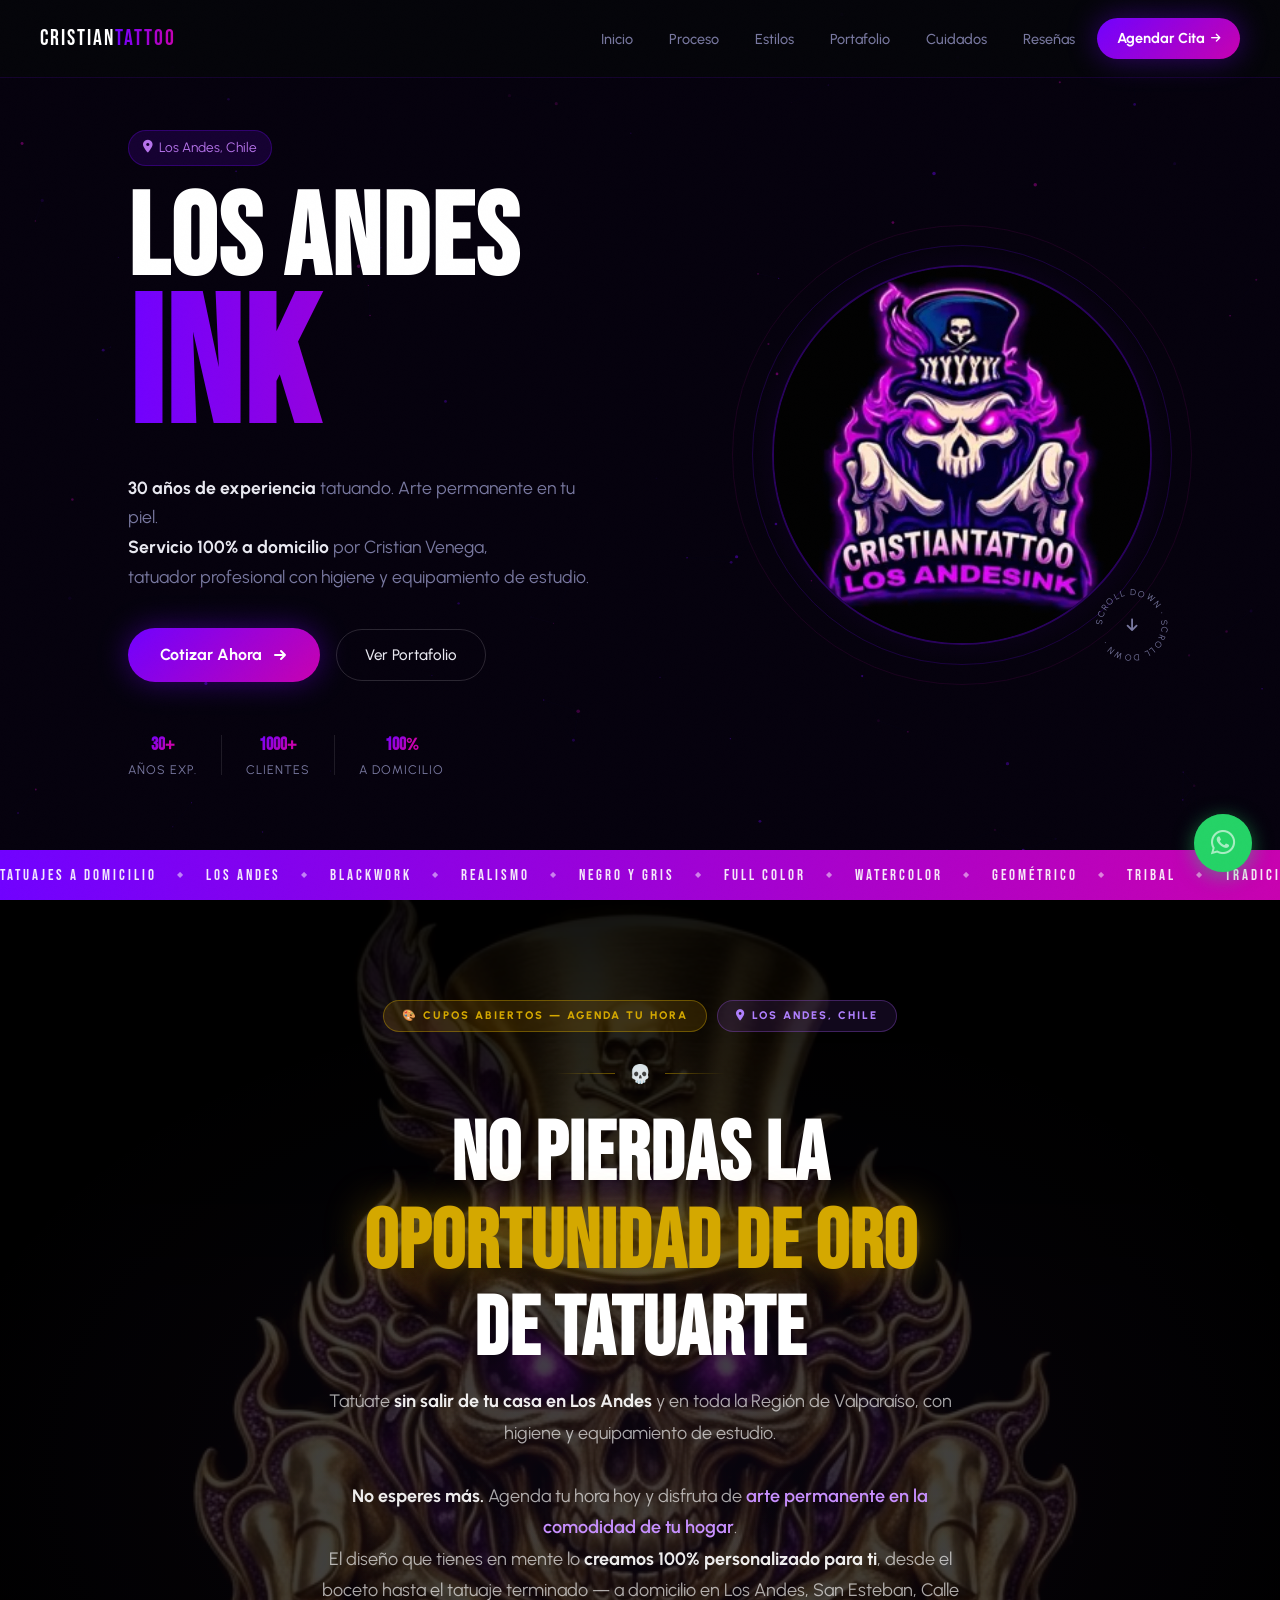
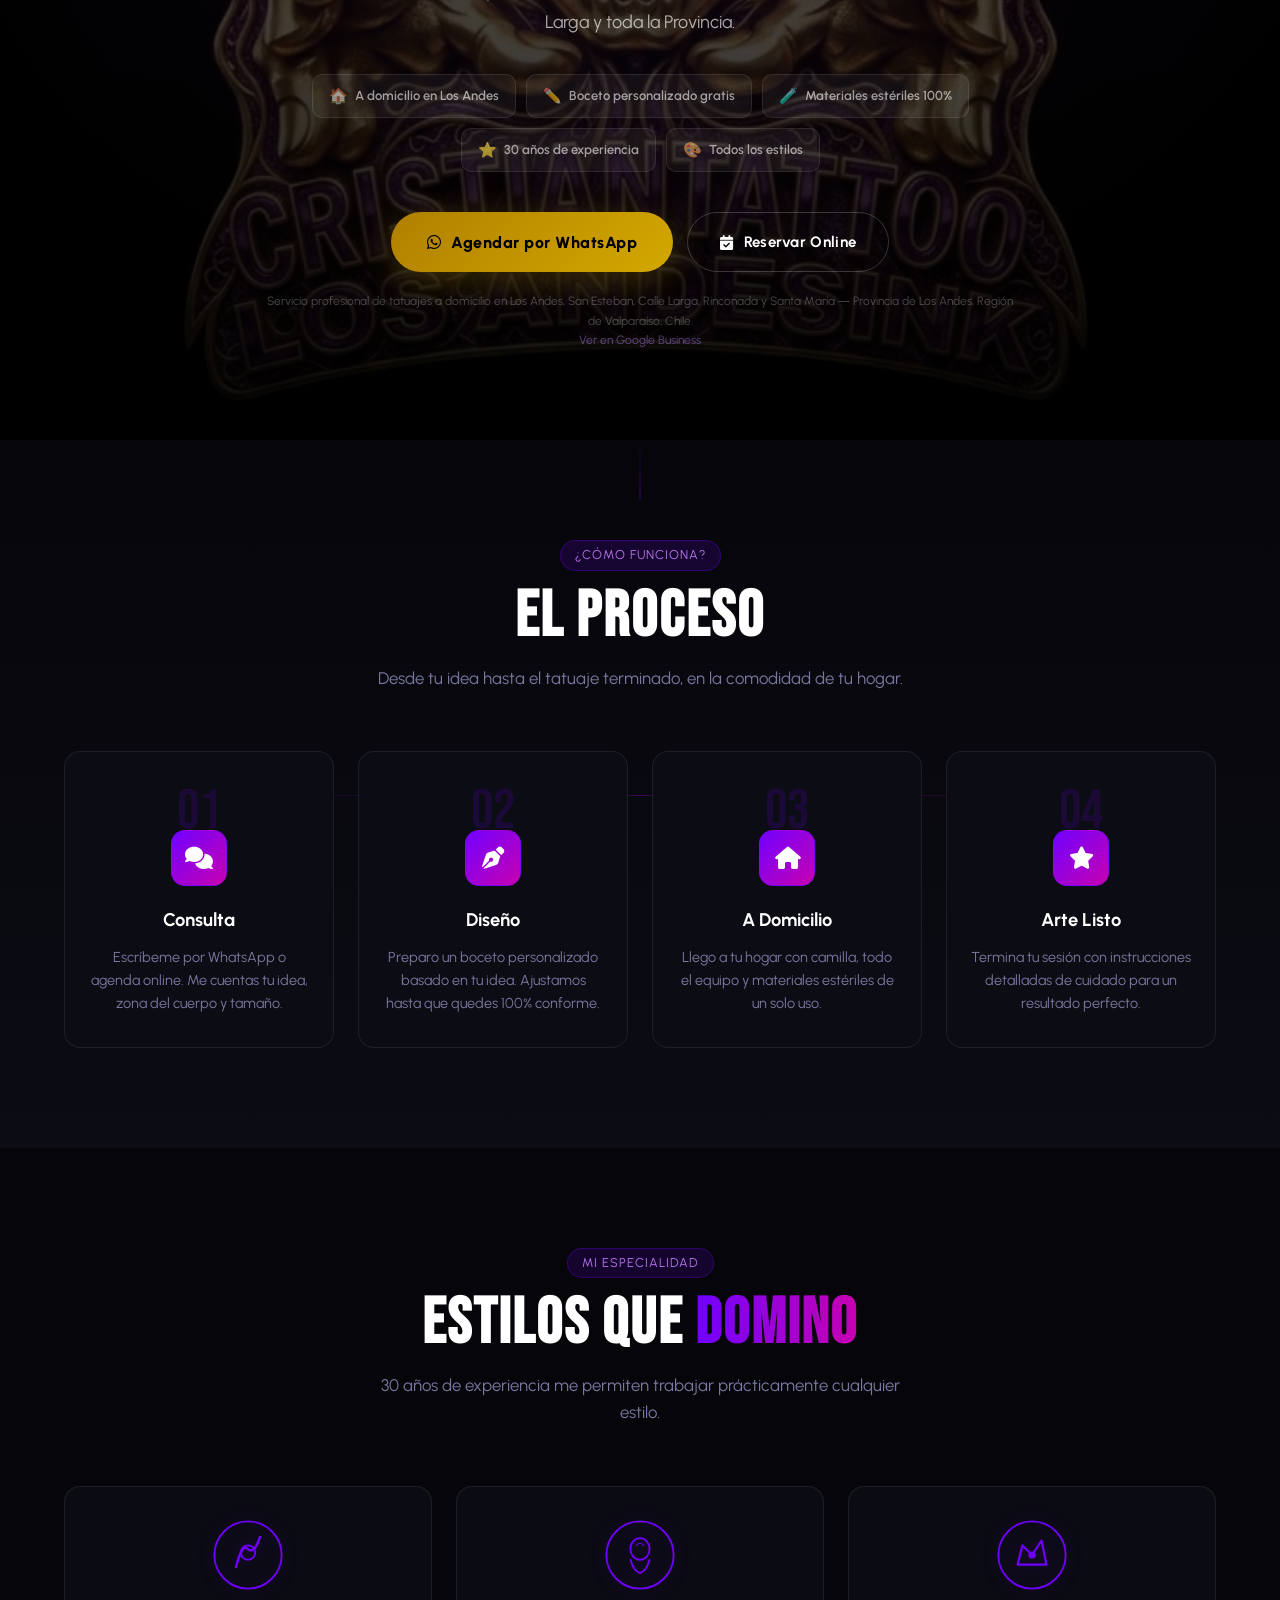
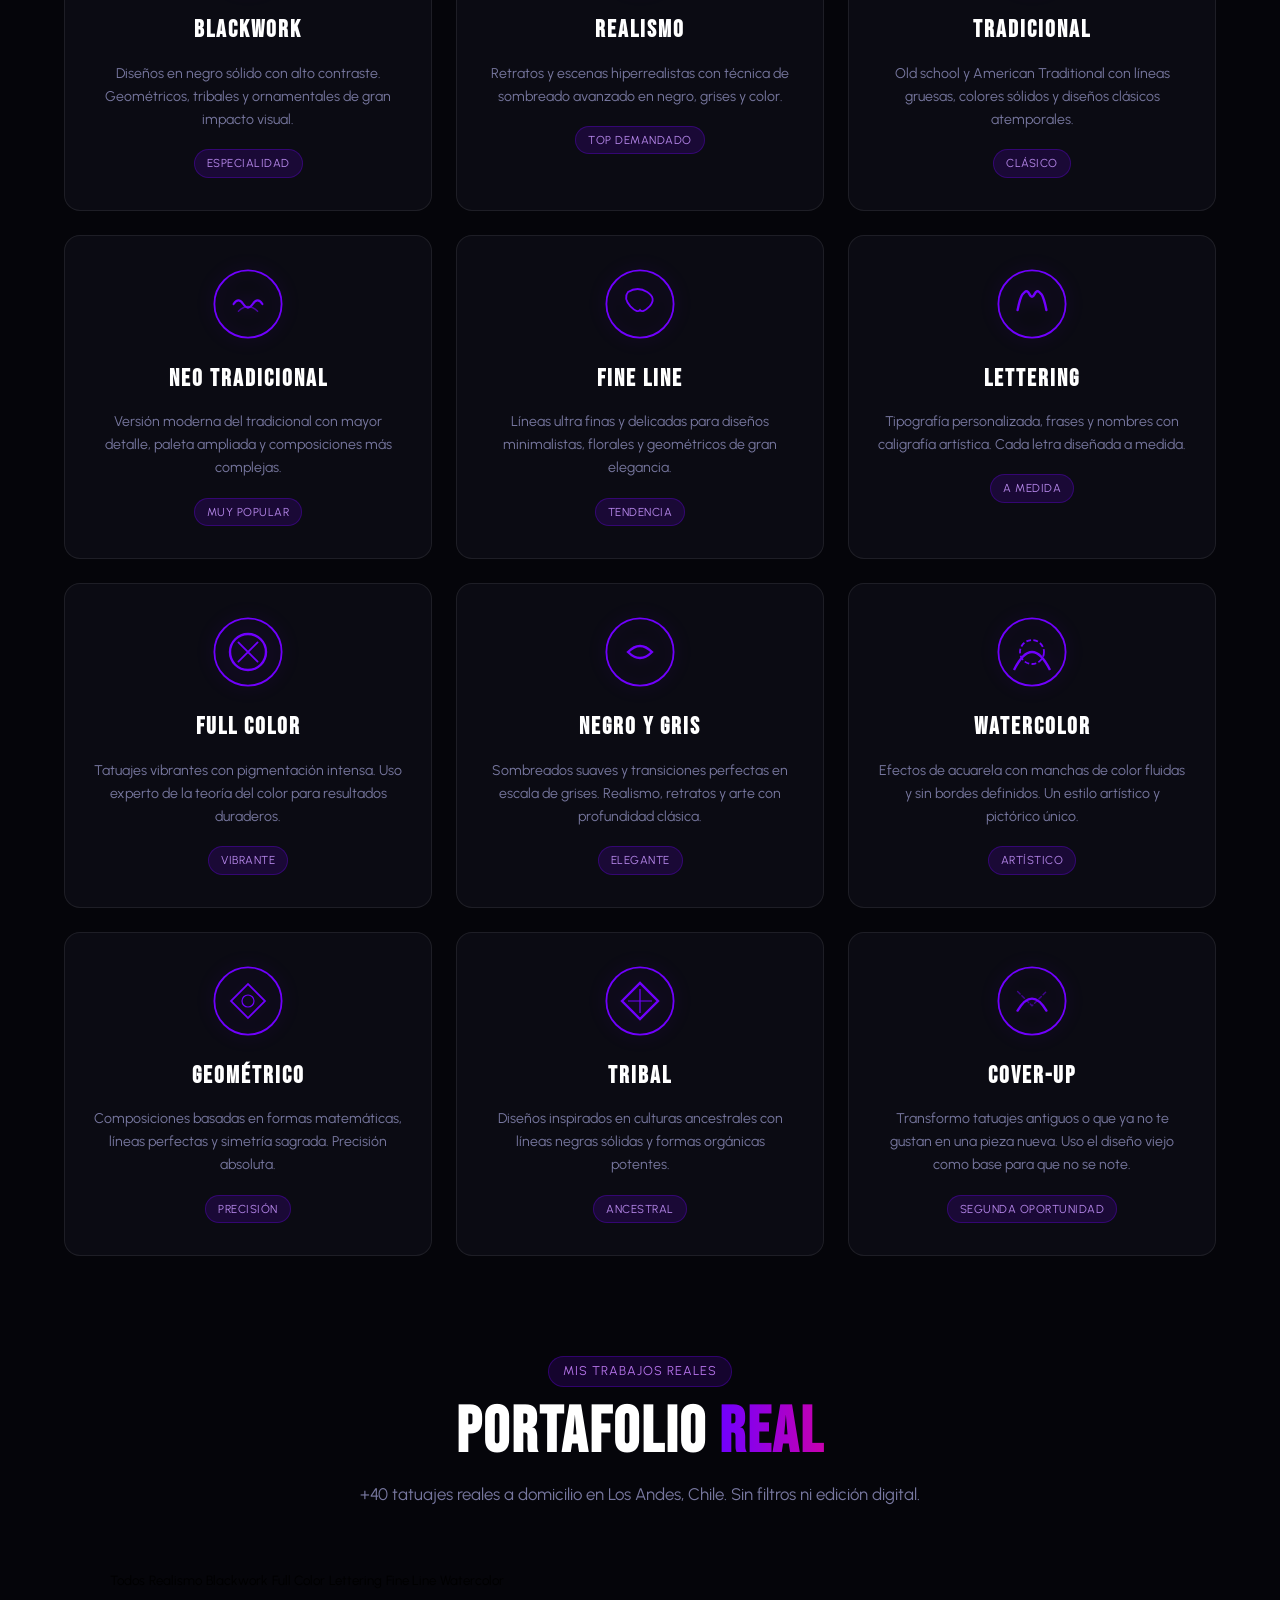
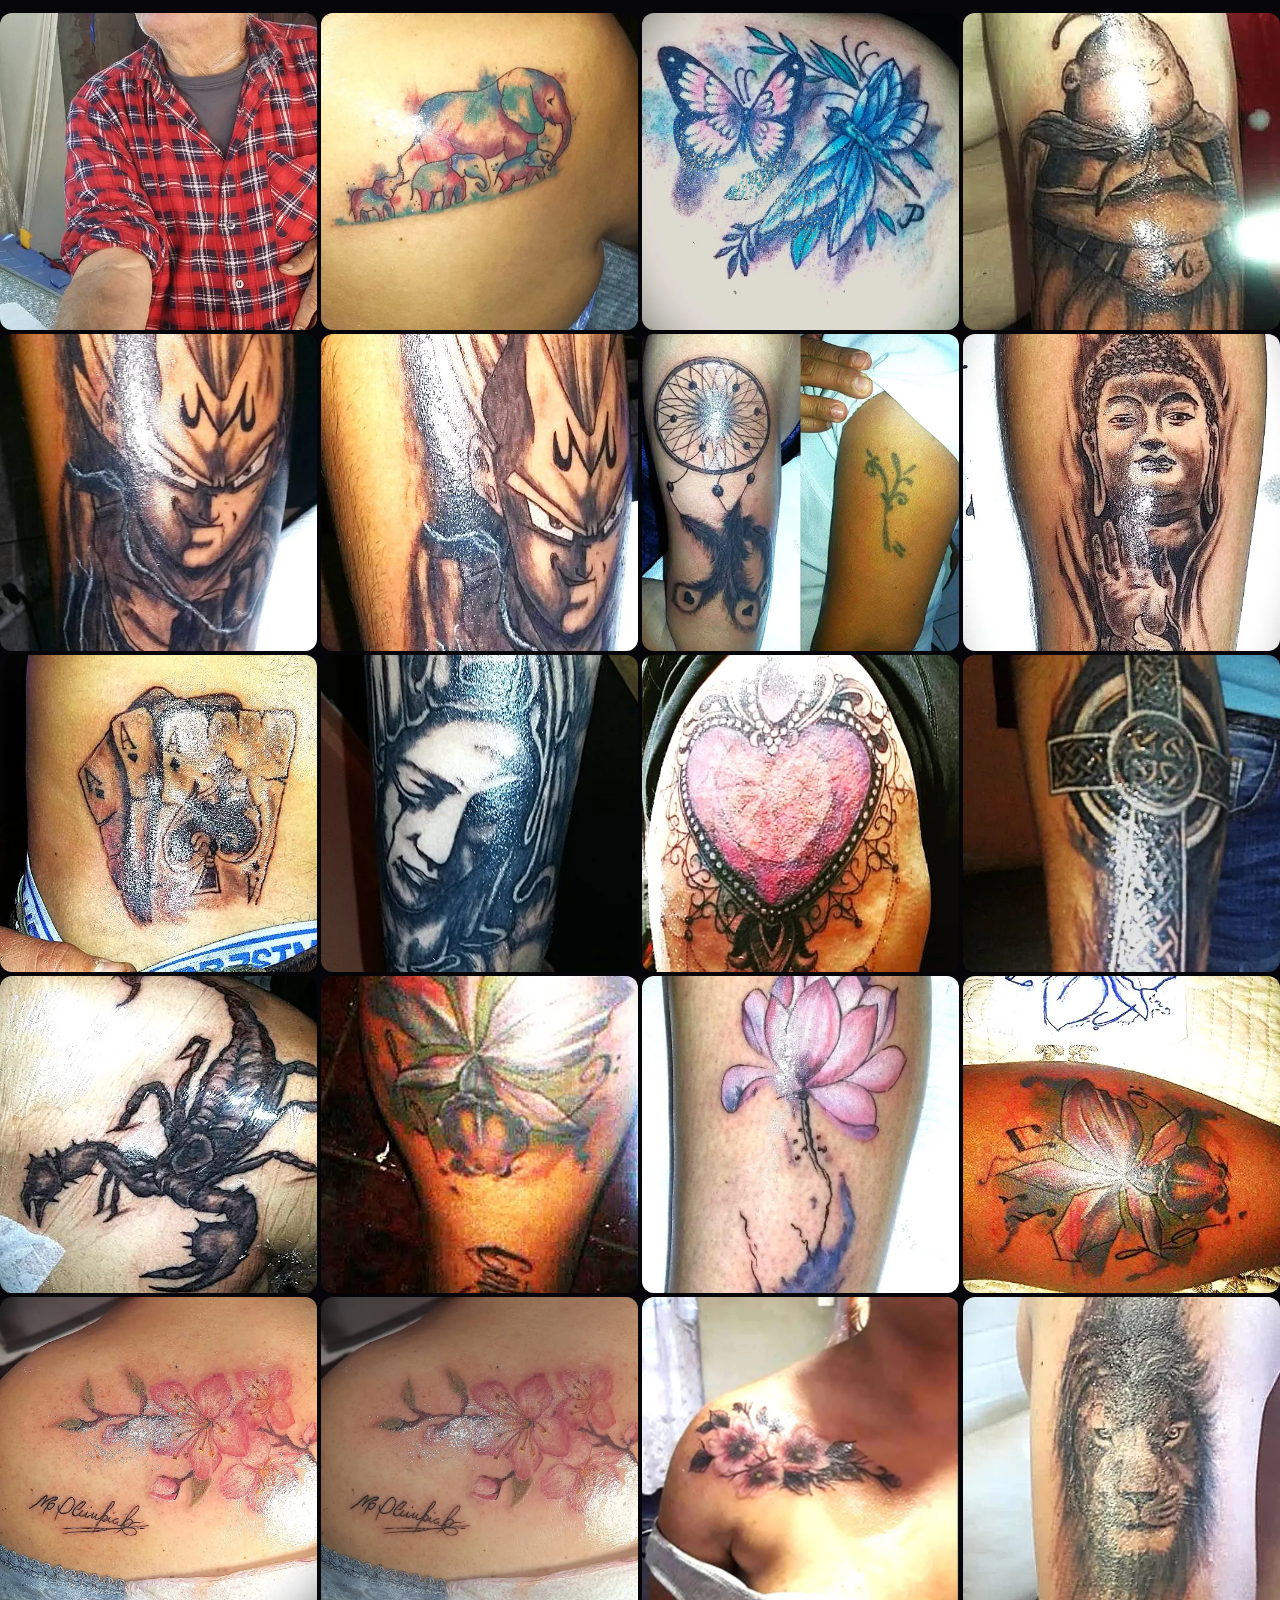
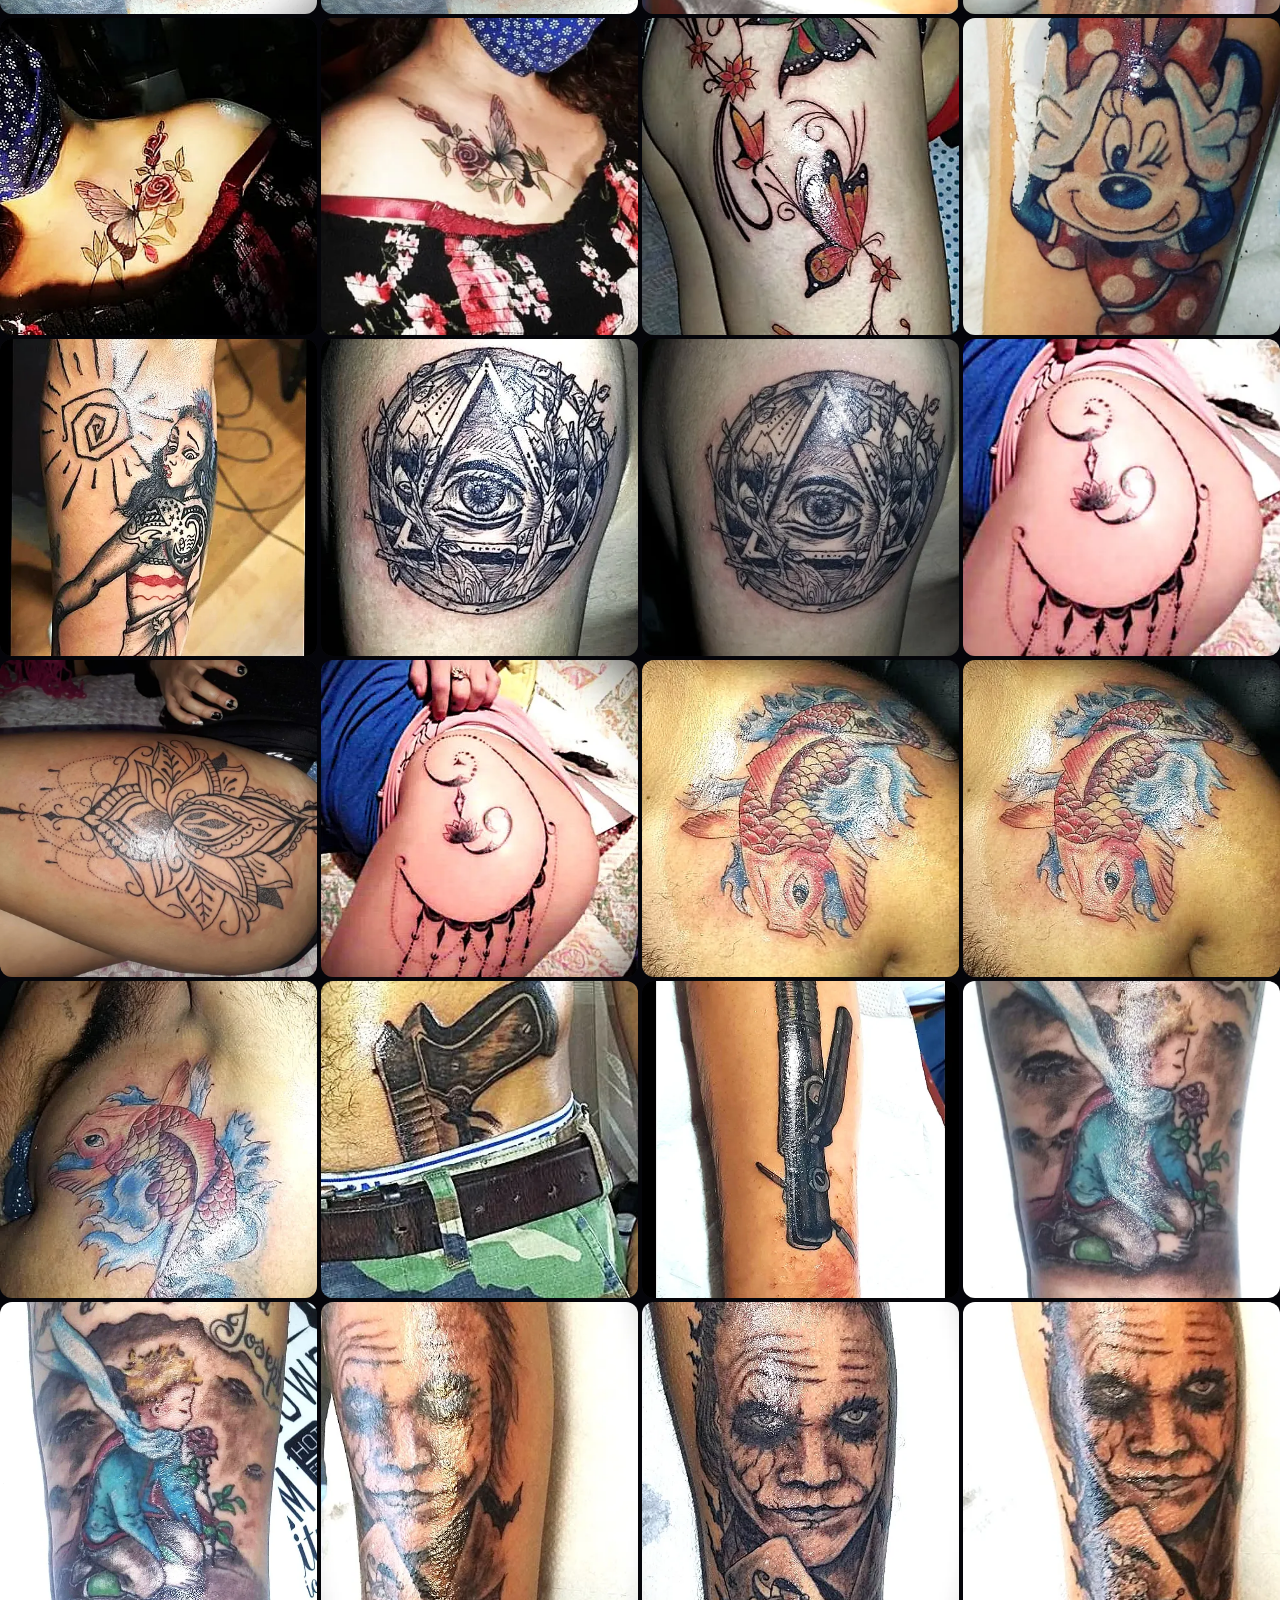
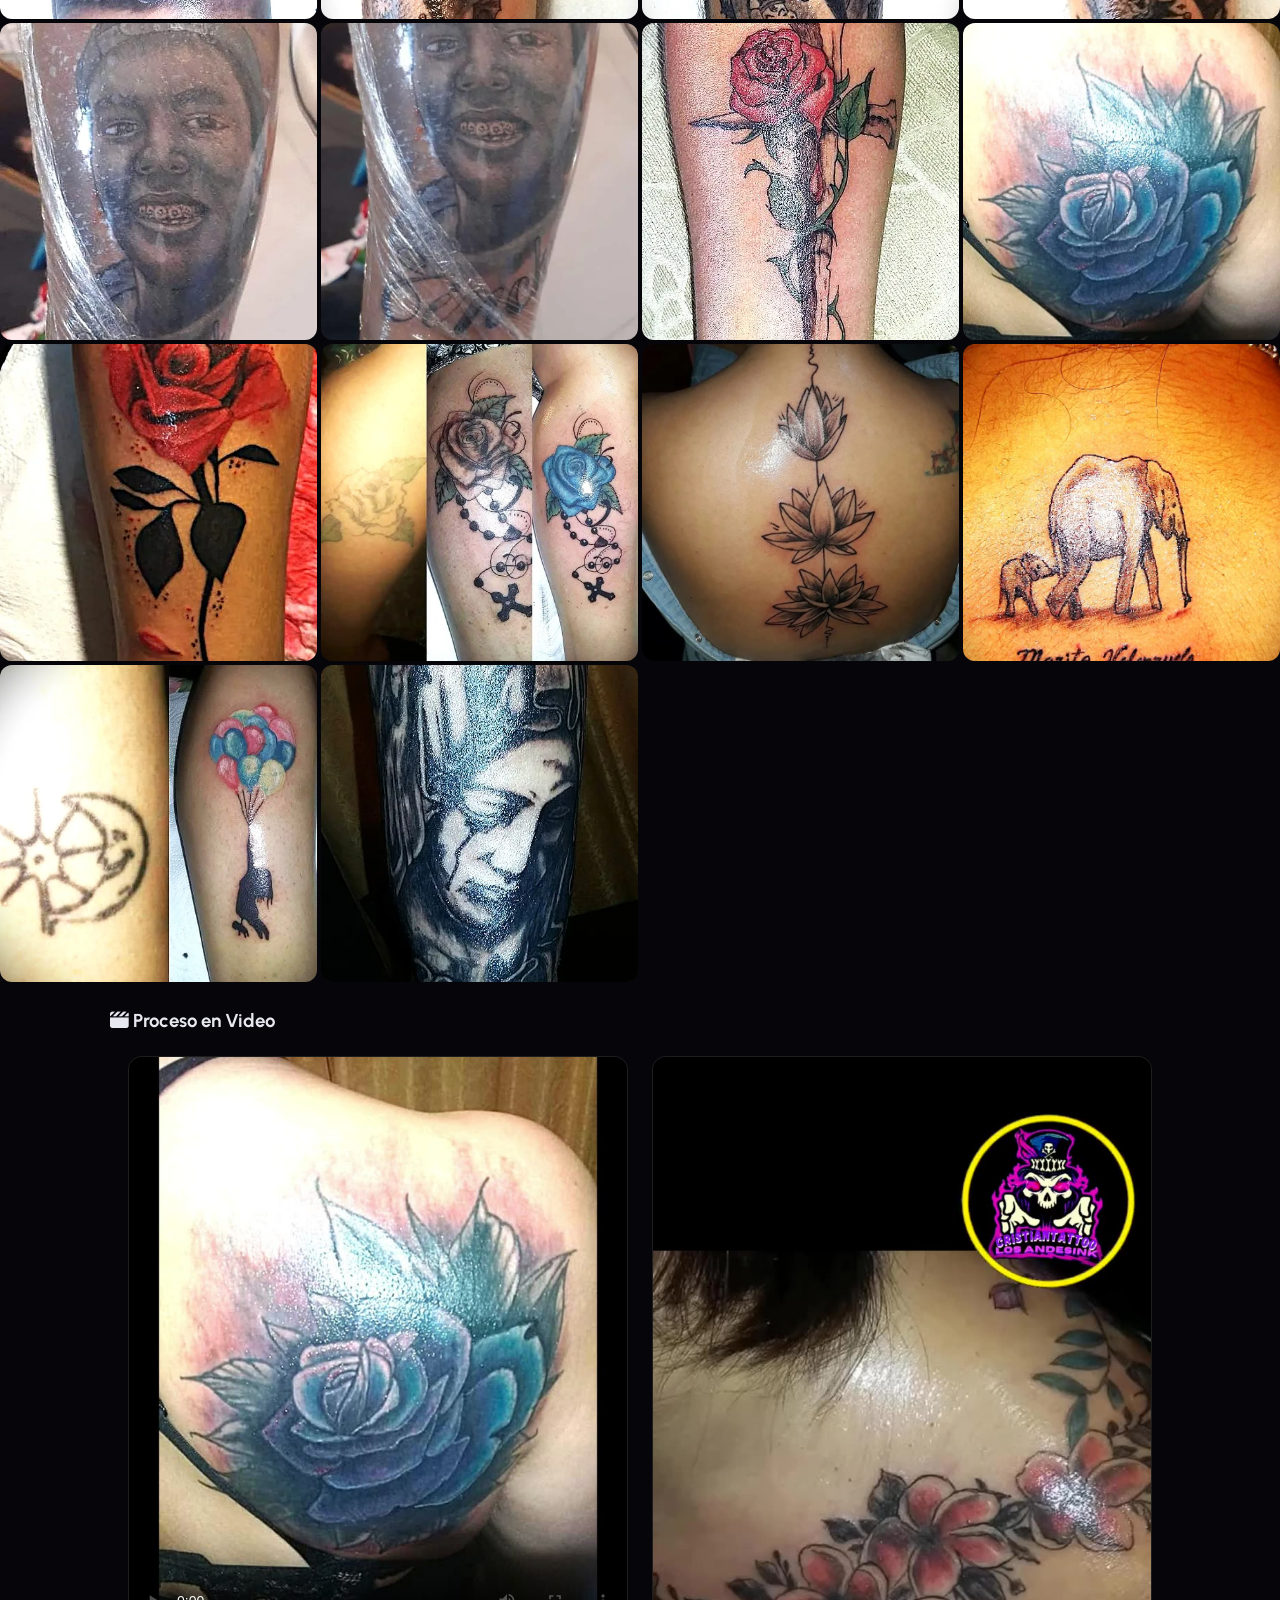
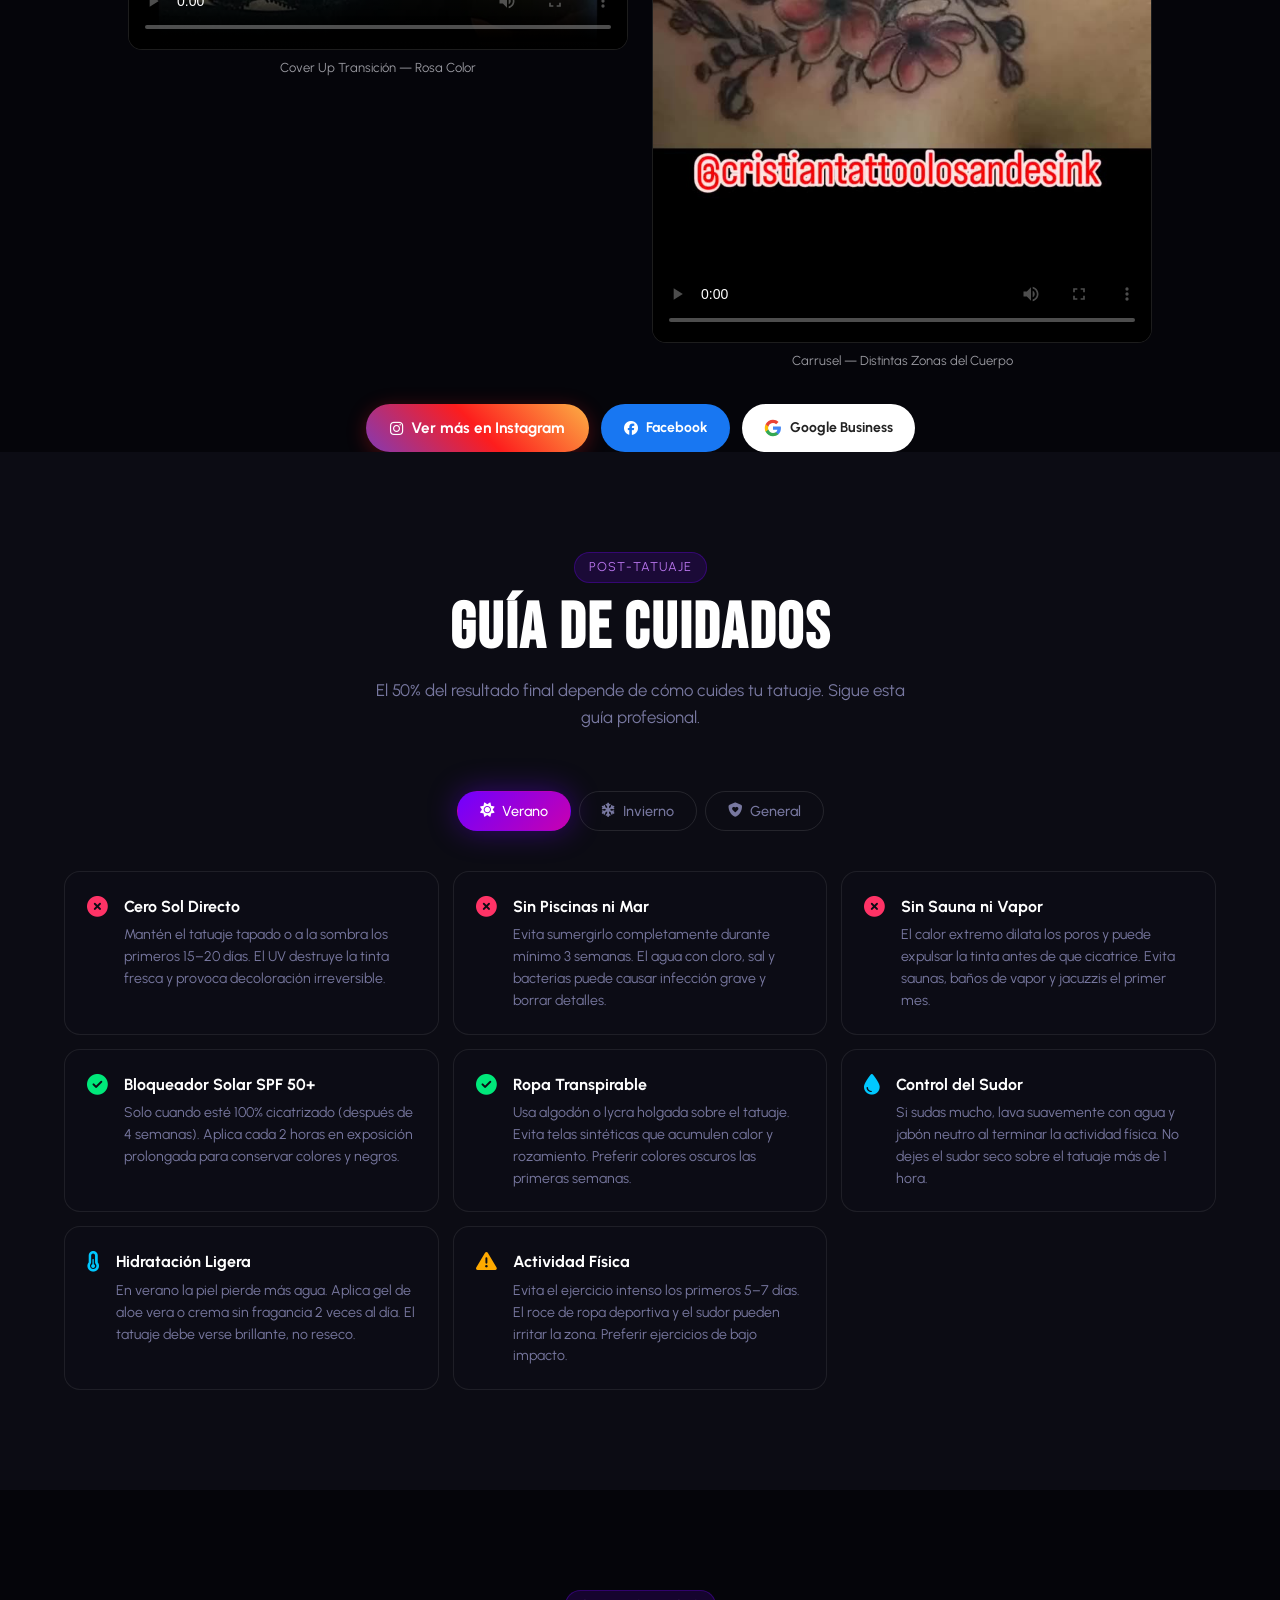
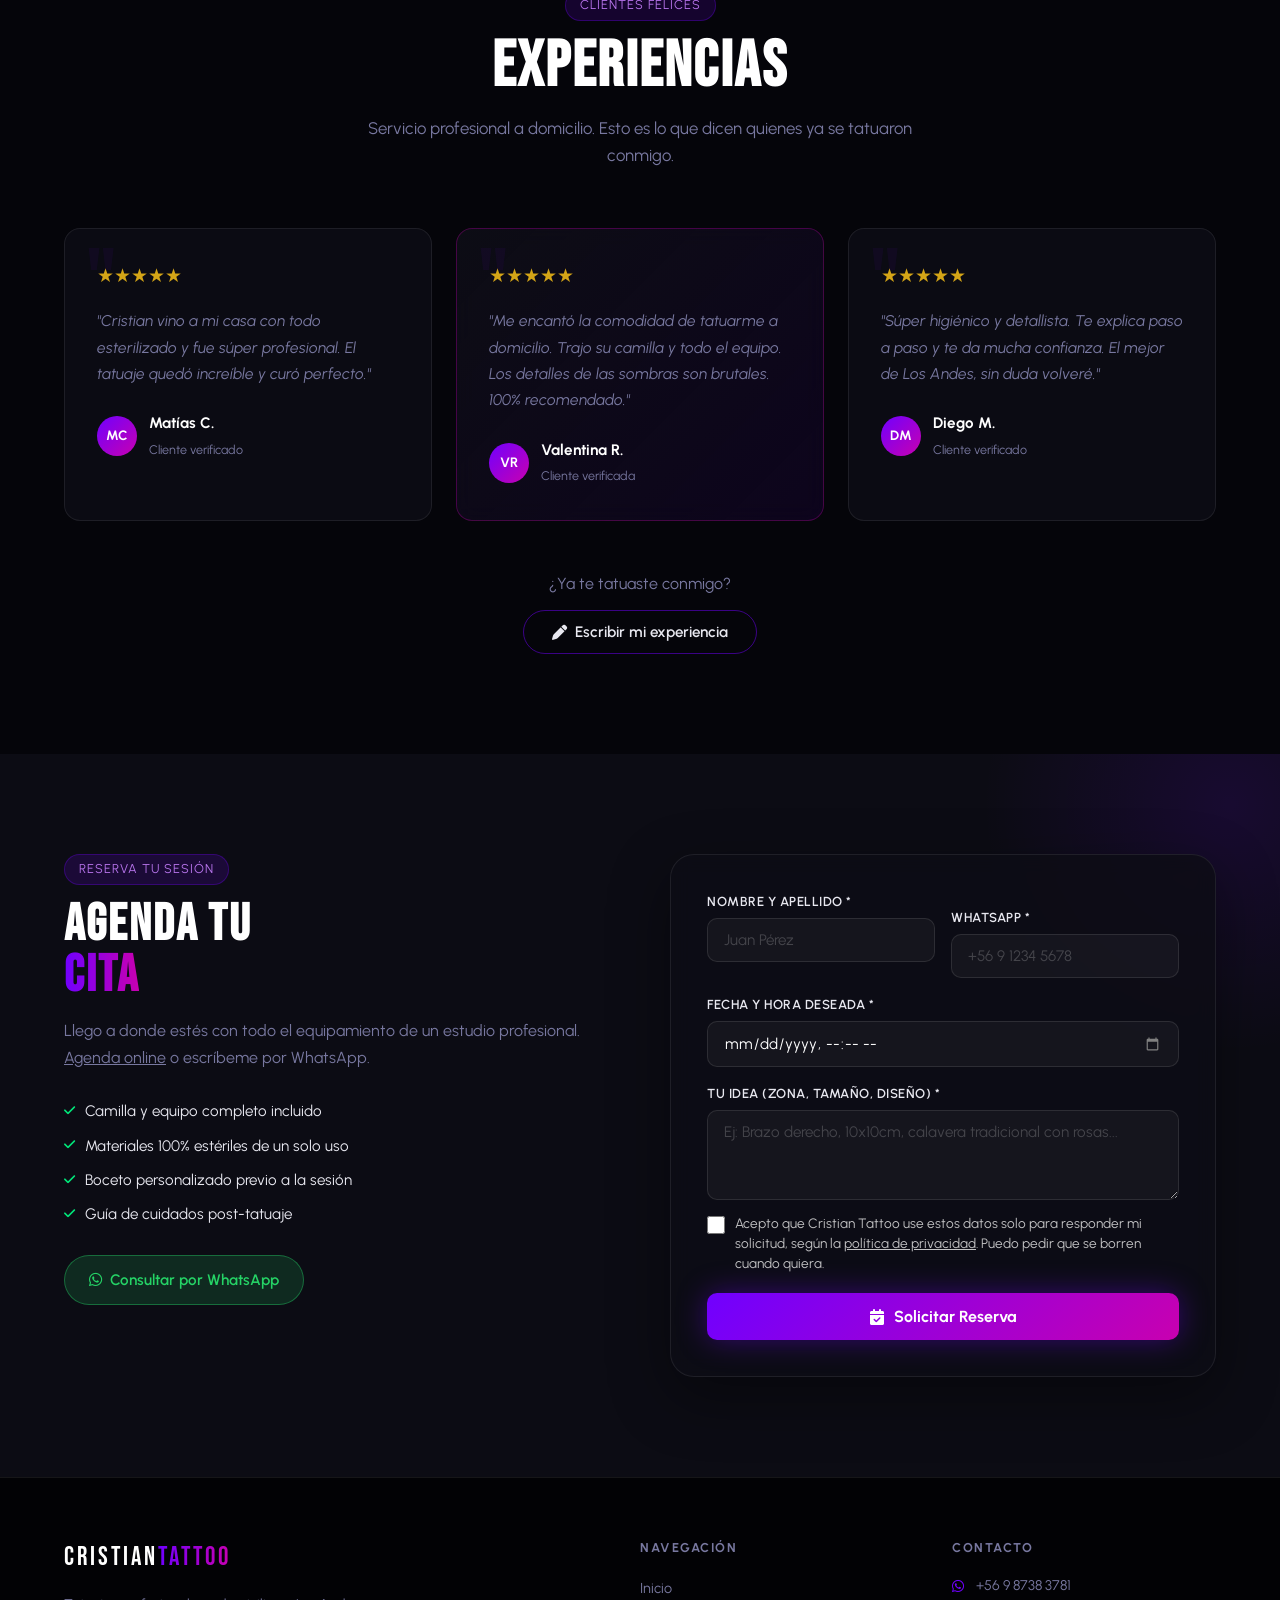
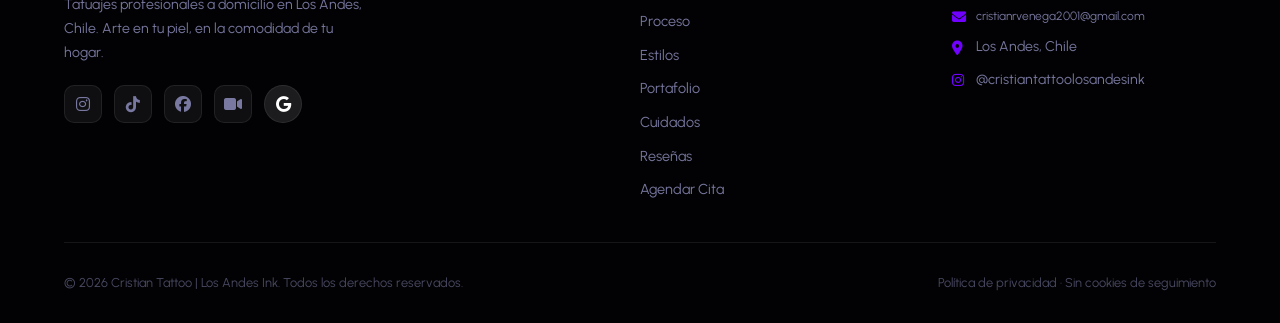
==== commit c00948e1: "Experiencia: 30 años (desde enero de 1998) y más perfiles en el schema Co-Authored-By: Claude Opus 5" ====
--- a/index.html
+++ b/index.html
@@ -4,11 +4,11 @@
     <meta charset="UTF-8">
     <meta name="viewport" content="width=device-width, initial-scale=1.0">
     <title>Cristian Tattoo | Los Andes Ink — Tatuajes a Domicilio en Los Andes, Chile</title>
-    <meta name="description" content="Tatuajes profesionales a domicilio en Los Andes por Cristian Venega. 28 años de experiencia. Blackwork, Realismo, Fine Line, Cover-up.">
+    <meta name="description" content="Tatuajes profesionales a domicilio en Los Andes por Cristian Venega. 30 años de experiencia. Blackwork, Realismo, Fine Line, Cover-up.">
     <meta name="keywords" content="tatuajes los andes, tatuador a domicilio, cristian venega, tattoo chile, los andes ink, tatuajes a domicilio chile, tattoo los andes">
     <meta name="author" content="Cristian Tattoo Los Andes Ink">
     <meta property="og:title" content="Cristian Tattoo Los Andes Ink — Tatuajes a Domicilio">
-    <meta property="og:description" content="28 años tatuando. Servicio 100% a domicilio en Los Andes, Chile.">
+    <meta property="og:description" content="30 años tatuando. Servicio 100% a domicilio en Los Andes, Chile.">
     <meta property="og:image" content="cristiantattoolosandesink.webp">
     <meta property="og:type" content="website">
     <meta name="google-site-verification" content="26c6bf16f3f9a82a">
@@ -24,12 +24,13 @@
           "@type": "LocalBusiness",
           "@id": "https://cristiantattoolosandesink.netlify.app/#business",
           "name": "Cristian Tattoo Los Andes Ink",
-          "description": "Tatuajes profesionales a domicilio en Los Andes, Chile. 28 años de experiencia.",
+          "description": "Tatuajes profesionales a domicilio en Los Andes, Chile. 30 años de experiencia.",
           "url": "https://cristiantattoolosandesink.netlify.app",
           "telephone": "+56987383781",
           "address": { "@type": "PostalAddress", "addressLocality": "Los Andes", "addressRegion": "Región de Valparaíso", "addressCountry": "CL" },
           "priceRange": "$$",
-          "sameAs": ["https://www.instagram.com/cristiantattoolosandesink/","https://www.facebook.com/cristiantattoolosandesink","https://www.tiktok.com/@cristiantattoo12"],
+          "foundingDate": "1998-01",
+          "sameAs": ["https://www.instagram.com/cristiantattoolosandesink/","https://www.facebook.com/cristiantattoolosandesink","https://www.facebook.com/cristian.venega.71","https://www.tiktok.com/@cristiantattoo12","https://kwai-video.com/u/@Cristian_Venega/qmy1CaWo"],
           "image": "https://cristiantattoolosandesink.netlify.app/cristiantattoolosandesink.webp"
         },
         {
@@ -534,7 +535,7 @@
                     <span class="title-line line-2 accent-text">INK</span>
                 </h1>
                 <p class="hero-desc">
-                    <strong>28 años de experiencia</strong> tatuando. Arte permanente en tu piel.<br>
+                    <strong>30 años de experiencia</strong> tatuando. Arte permanente en tu piel.<br>
                     <strong>Servicio 100% a domicilio</strong> por Cristian Venega,<br>
                     tatuador profesional con higiene y equipamiento de estudio.
                 </p>
@@ -546,7 +547,7 @@
                     <a href="#sec-portafolio" class="btn-ghost">Ver Portafolio</a>
                 </div>
                 <div class="hero-stats">
-                    <div class="stat"><span class="stat-num" data-target="28">28</span><span>+</span><p>Años exp.</p></div>
+                    <div class="stat"><span class="stat-num" data-target="30">30</span><span>+</span><p>Años exp.</p></div>
                     <div class="stat-divider"></div>
                     <div class="stat"><span class="stat-num" data-target="1000">1000</span><span>+</span><p>Clientes</p></div>
                     <div class="stat-divider"></div>
@@ -878,7 +879,7 @@
                 <span class="agosto-pillar"><span class="pi">🏠</span> A domicilio en Los Andes</span>
                 <span class="agosto-pillar"><span class="pi">✏️</span> Boceto personalizado gratis</span>
                 <span class="agosto-pillar"><span class="pi">🧪</span> Materiales estériles 100%</span>
-                <span class="agosto-pillar"><span class="pi">⭐</span> 28 años de experiencia</span>
+                <span class="agosto-pillar"><span class="pi">⭐</span> 30 años de experiencia</span>
                 <span class="agosto-pillar"><span class="pi">🎨</span> Todos los estilos</span>
             </div>
 
@@ -935,7 +936,7 @@
             <div class="section-header reveal-up">
                 <span class="section-tag">Mi especialidad</span>
                 <h2 class="section-title">Estilos que <span class="accent-text">Domino</span></h2>
-                <p>28 años de experiencia me permiten trabajar prácticamente cualquier estilo.</p>
+                <p>30 años de experiencia me permiten trabajar prácticamente cualquier estilo.</p>
             </div>
             <div class="styles-grid">
                 <div class="style-card reveal-up" style="--delay:.05s"><div class="style-icon-wrap"><svg viewBox="0 0 60 60" fill="none" xmlns="http://www.w3.org/2000/svg" class="style-svg"><circle cx="30" cy="30" r="28" stroke="url(#g1)" stroke-width="1.5"/><path d="M20 40 Q25 20 30 25 Q35 30 40 15" stroke="url(#g1)" stroke-width="2" stroke-linecap="round" fill="none"/><circle cx="30" cy="28" r="6" fill="none" stroke="url(#g1)" stroke-width="1.5"/><defs><linearGradient id="g1" x1="0" y1="0" x2="60" y2="60"><stop offset="0%" stop-color="#7000ff"/><stop offset="100%" stop-color="#c800b0"/></linearGradient></defs></svg></div><h3>Blackwork</h3><p>Diseños en negro sólido con alto contraste. Geométricos, tribales y ornamentales de gran impacto visual.</p><div class="style-tag">Especialidad</div></div>
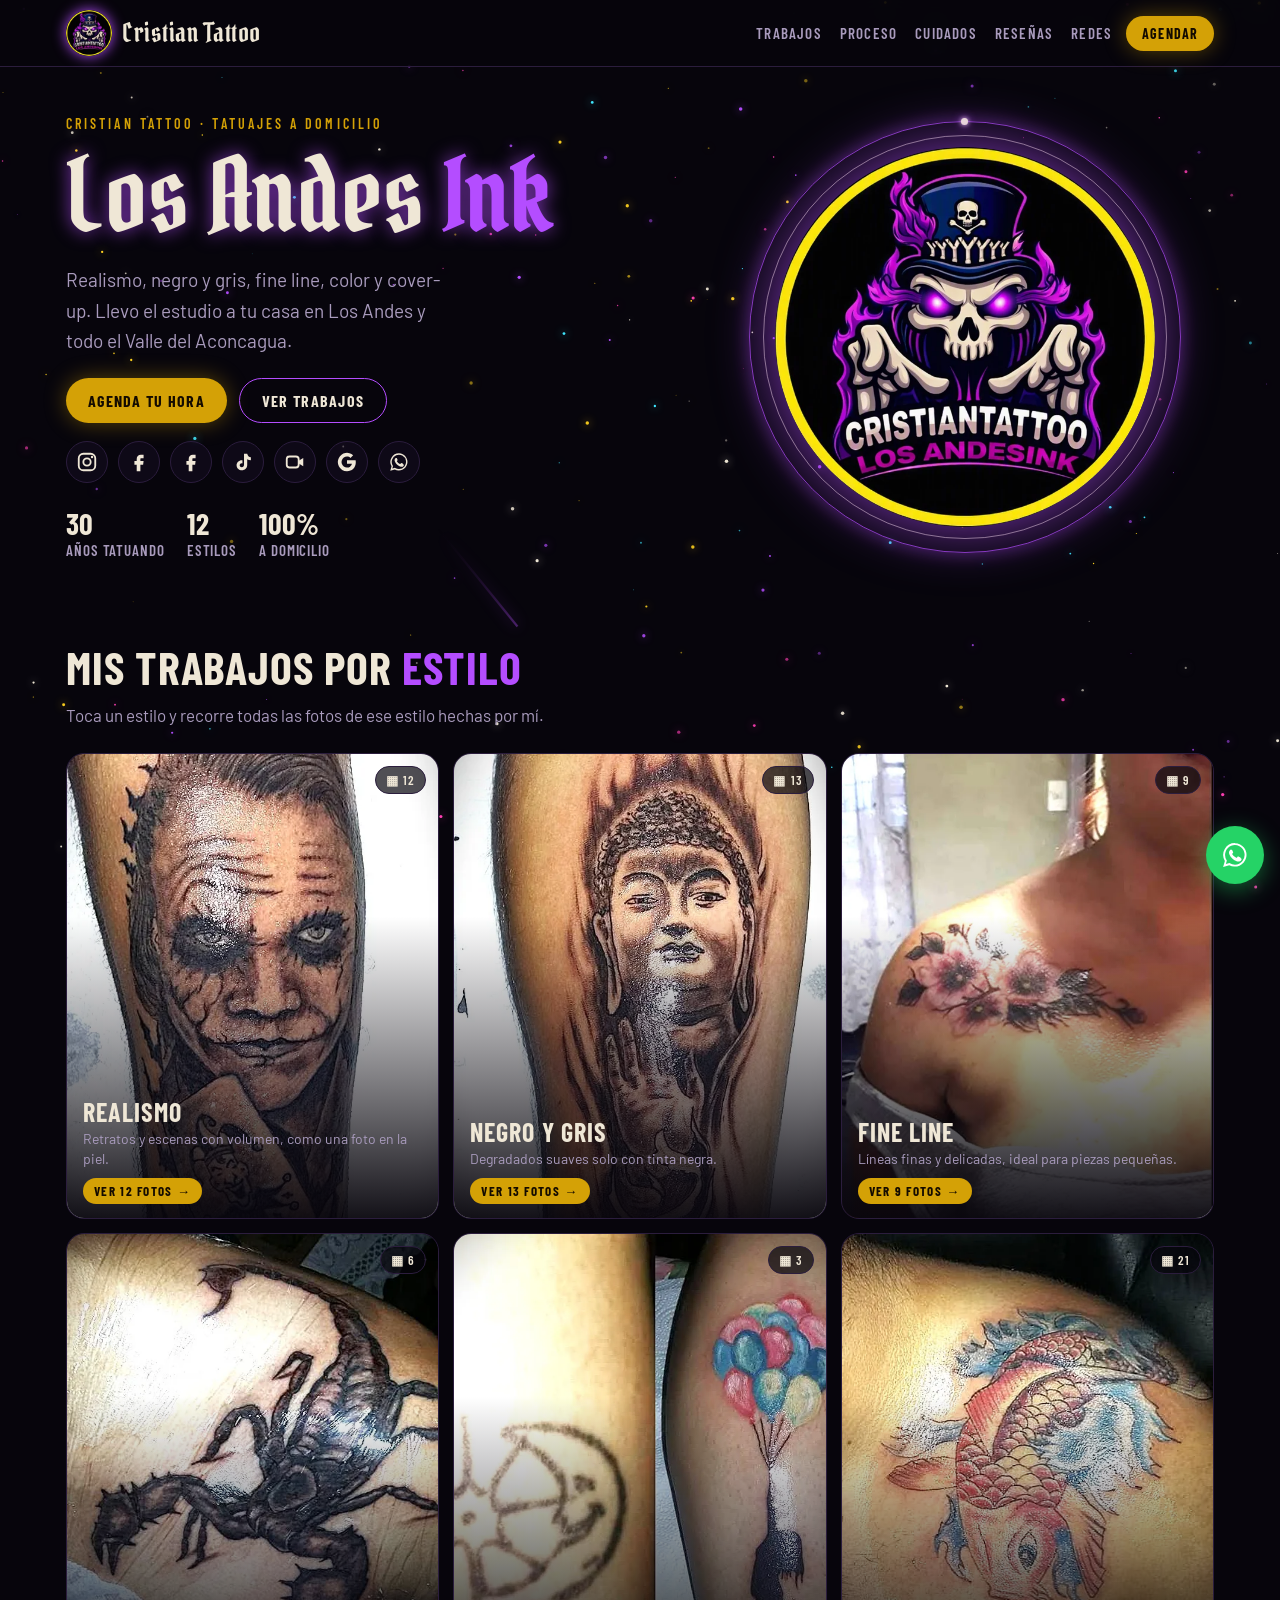
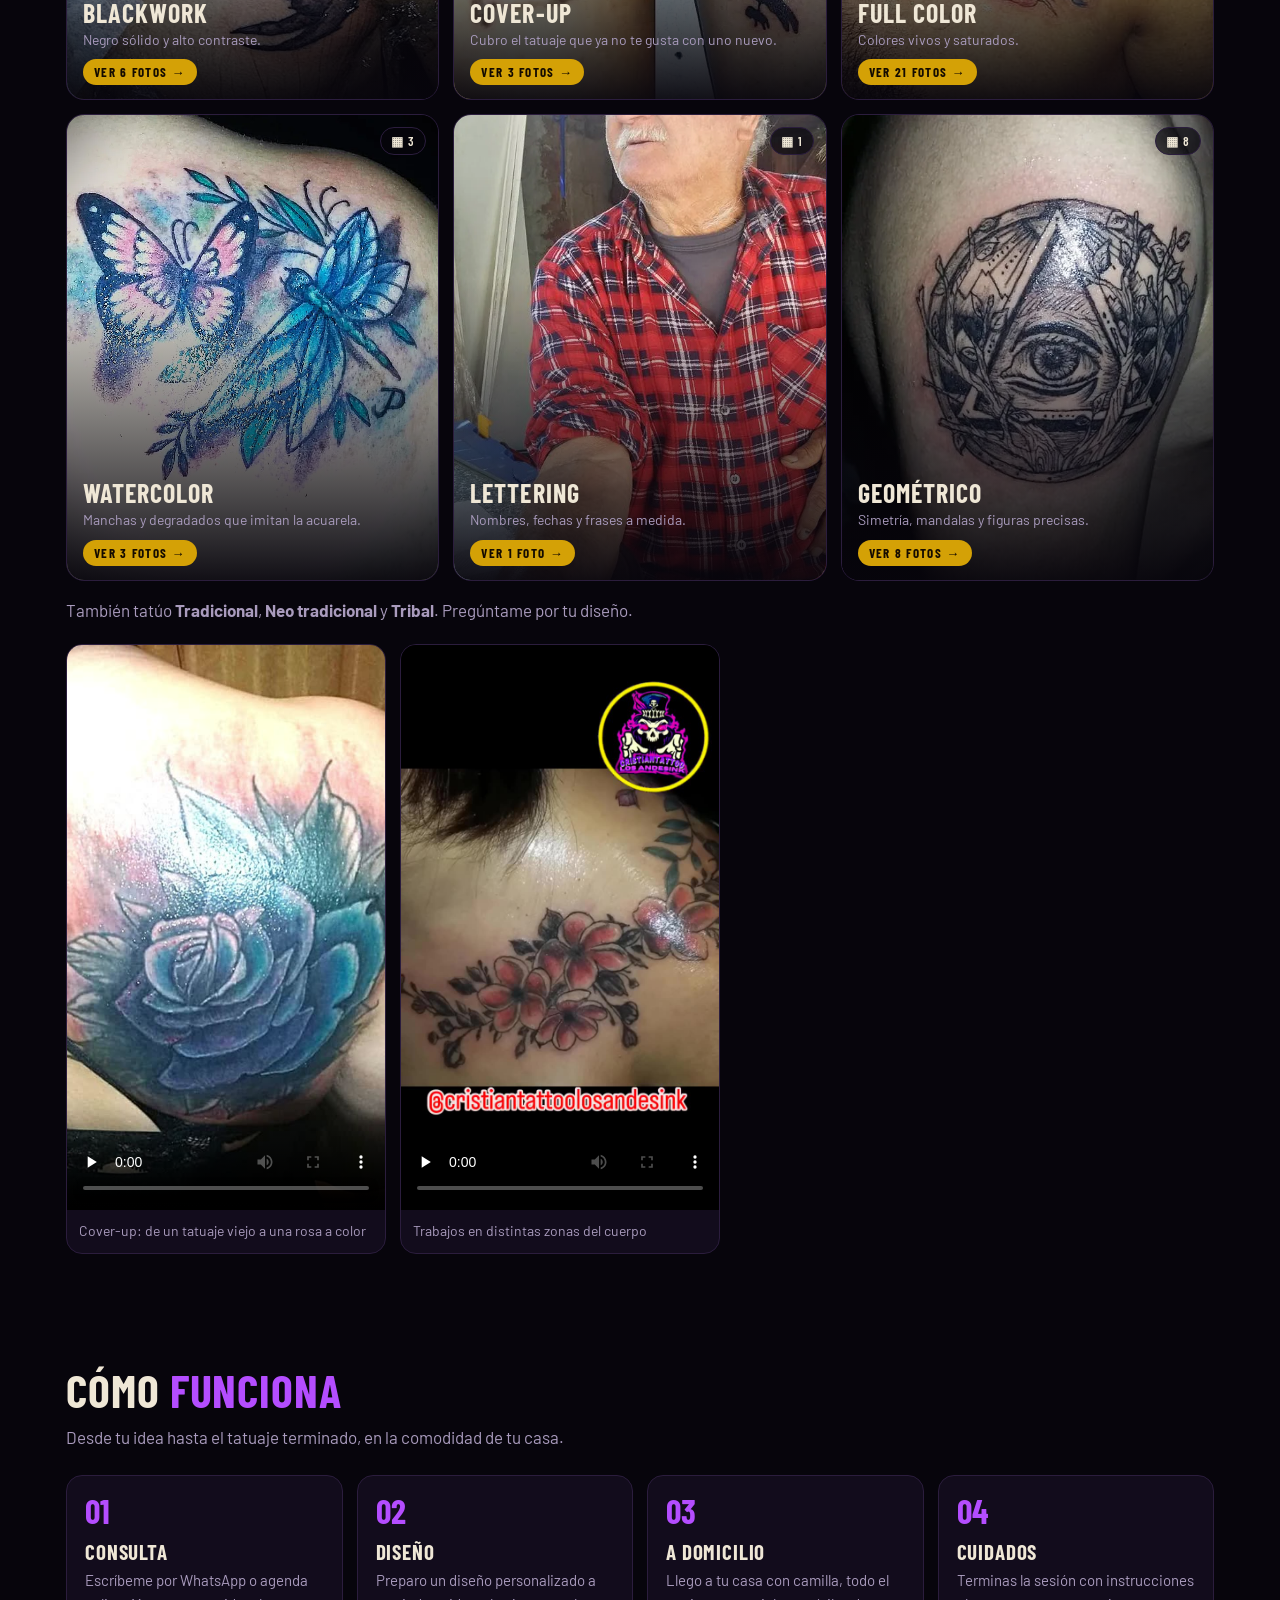
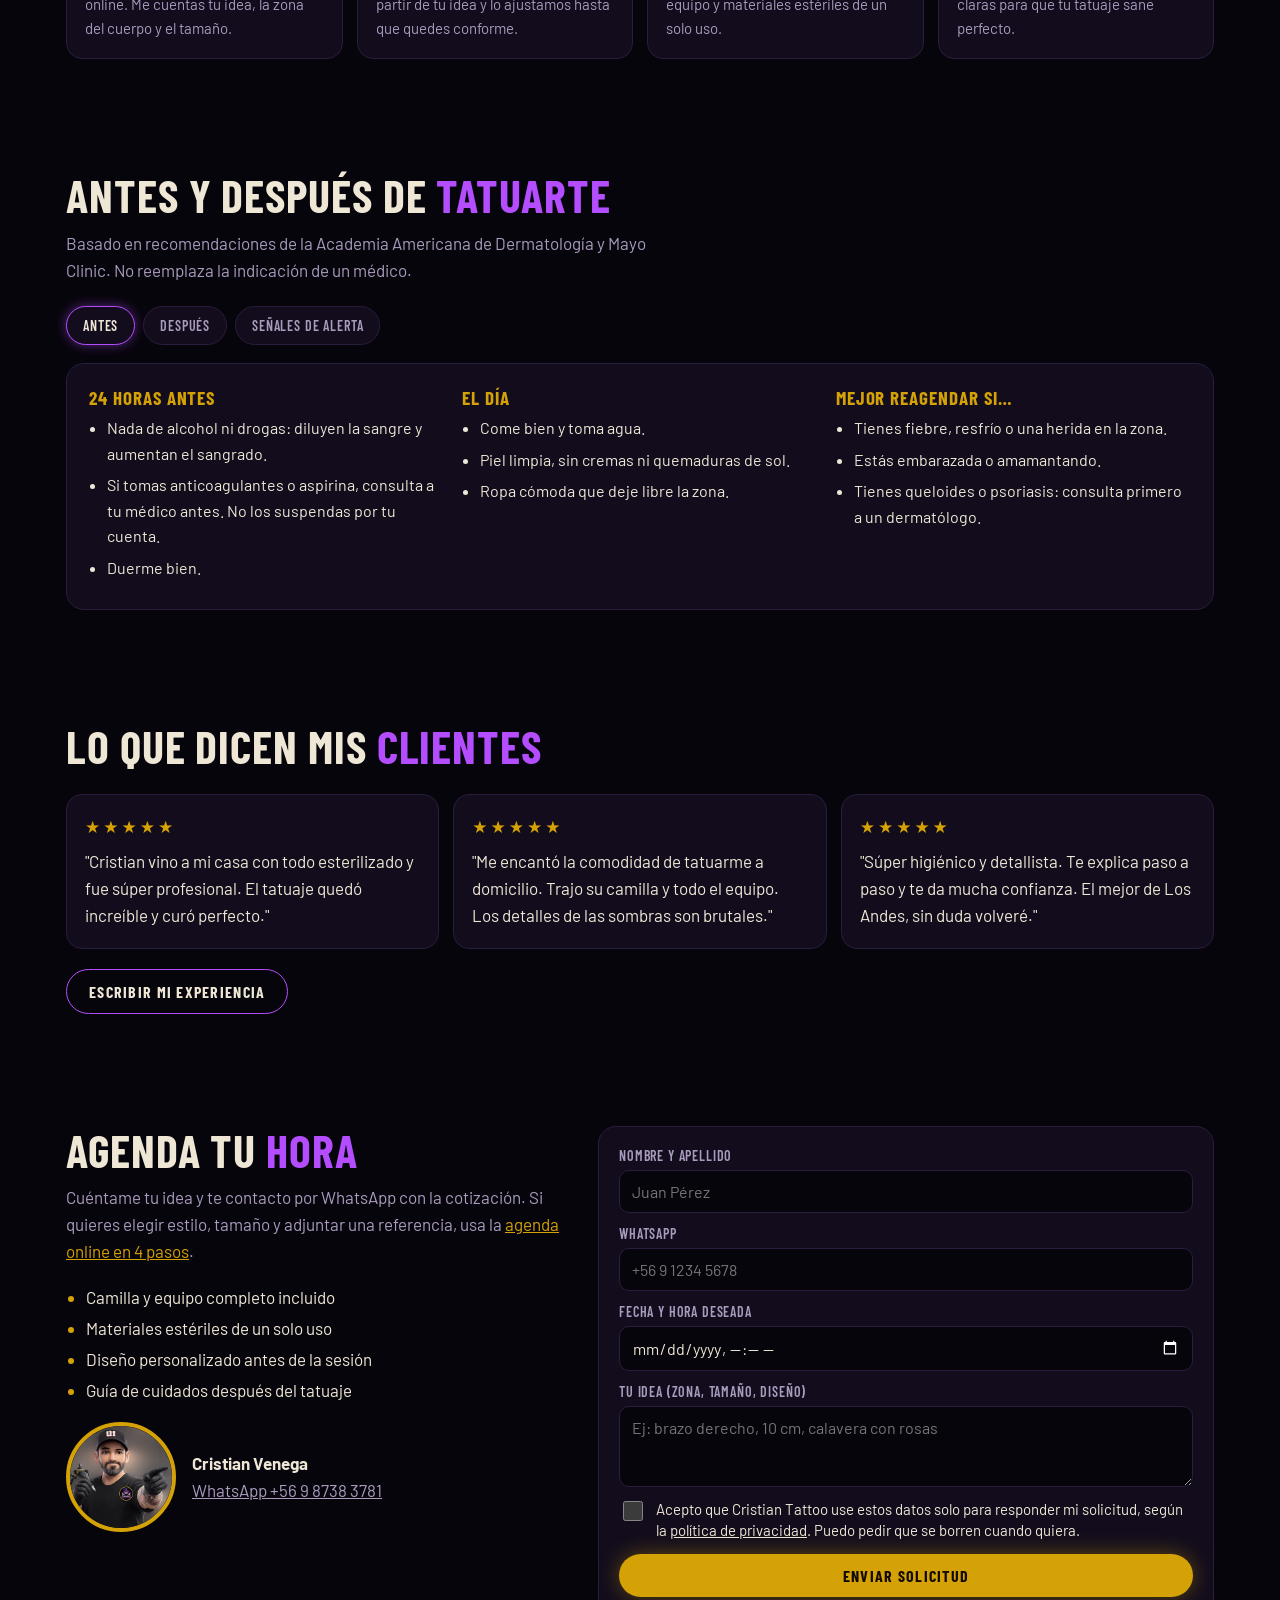
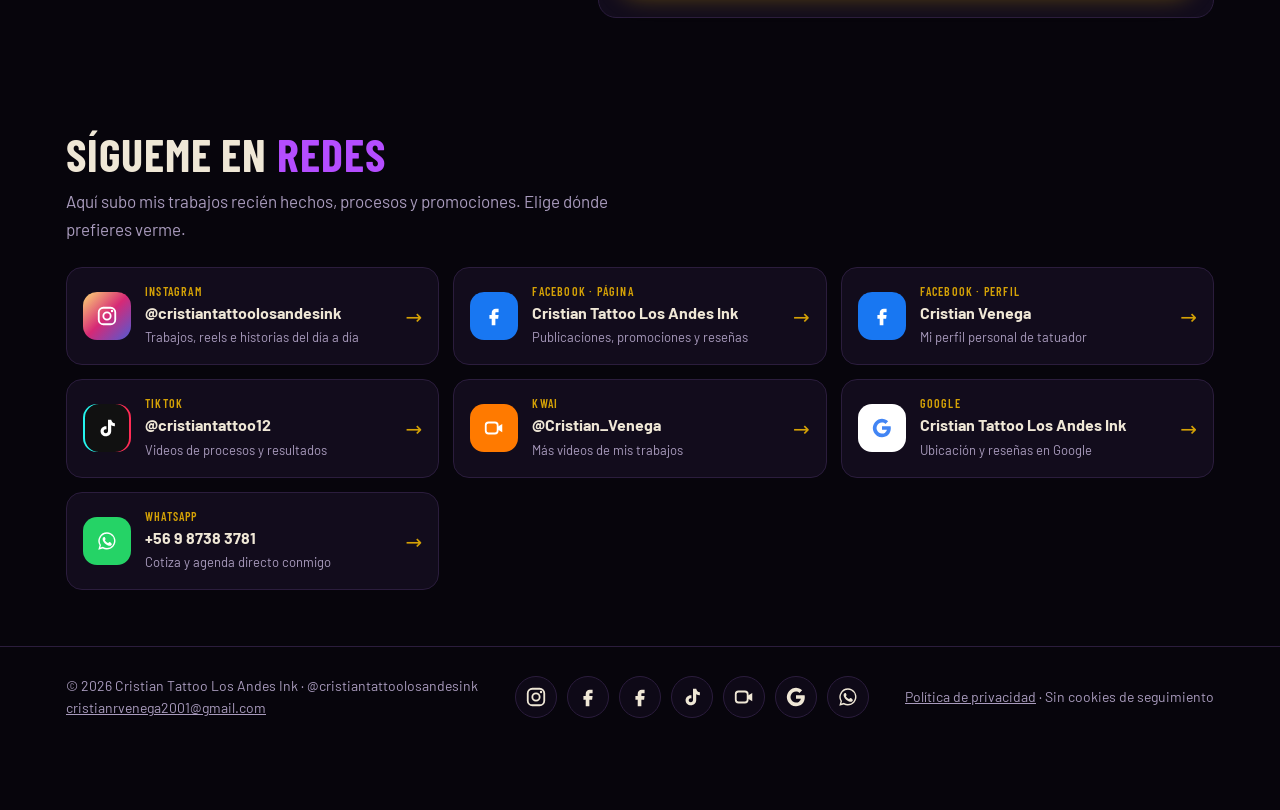
==== commit 73ff2bbd: "Rediseño 2026: estrellas neón, portafolio por estilo con galería, Halloween y redes - index.html nue" ====
--- a/index.html
+++ b/index.html
@@ -2,1556 +2,290 @@
 <html lang="es">
 <head>
     <meta charset="UTF-8">
-    <meta name="viewport" content="width=device-width, initial-scale=1.0">
+    <meta name="viewport" content="width=device-width, initial-scale=1.0, viewport-fit=cover">
     <title>Cristian Tattoo | Los Andes Ink — Tatuajes a Domicilio en Los Andes, Chile</title>
-    <meta name="description" content="Tatuajes profesionales a domicilio en Los Andes por Cristian Venega. 30 años de experiencia. Blackwork, Realismo, Fine Line, Cover-up.">
-    <meta name="keywords" content="tatuajes los andes, tatuador a domicilio, cristian venega, tattoo chile, los andes ink, tatuajes a domicilio chile, tattoo los andes">
+    <meta name="description" content="Tatuajes a domicilio en Los Andes y el Valle del Aconcagua con Cristian Venega, 30 años de experiencia. Realismo, negro y gris, fine line, blackwork, full color y cover-up.">
+    <meta name="keywords" content="tatuajes los andes, tatuador a domicilio, tatuajes a domicilio chile, cristian venega, tattoo los andes, los andes ink, cover up los andes, realismo, fine line, blackwork">
     <meta name="author" content="Cristian Tattoo Los Andes Ink">
+    <meta name="robots" content="index, follow">
+    <meta name="theme-color" content="#07050c">
+    <link rel="canonical" href="https://cristiantattoolosandesink.netlify.app/">
+    <link rel="icon" type="image/png" href="favicon.png">
+    <link rel="apple-touch-icon" href="assets/marca/apple-touch-icon.png">
+    <meta property="og:type" content="website">
+    <meta property="og:locale" content="es_CL">
+    <meta property="og:site_name" content="Cristian Tattoo Los Andes Ink">
     <meta property="og:title" content="Cristian Tattoo Los Andes Ink — Tatuajes a Domicilio">
     <meta property="og:description" content="30 años tatuando. Servicio 100% a domicilio en Los Andes, Chile.">
-    <meta property="og:image" content="cristiantattoolosandesink.webp">
-    <meta property="og:type" content="website">
+    <meta property="og:url" content="https://cristiantattoolosandesink.netlify.app/">
+    <meta property="og:image" content="https://cristiantattoolosandesink.netlify.app/assets/marca/logo-cristian-tattoo-los-andes-ink.webp">
+    <meta name="twitter:card" content="summary_large_image">
     <meta name="google-site-verification" content="26c6bf16f3f9a82a">
     <link rel="preconnect" href="https://fonts.googleapis.com">
-    <link href="https://fonts.googleapis.com/css2?family=Bebas+Neue&family=Urbanist:wght@300;400;500;700;900&family=Great+Vibes&display=swap" rel="stylesheet">
-    <link rel="stylesheet" href="https://cdnjs.cloudflare.com/ajax/libs/font-awesome/6.5.0/css/all.min.css">
+    <link rel="preconnect" href="https://fonts.gstatic.com" crossorigin>
+    <link rel="stylesheet" href="https://fonts.googleapis.com/css2?family=Pirata+One&family=Barlow+Condensed:wght@500;600;700&family=Barlow:wght@400;500;600&display=swap">
     <link rel="stylesheet" href="style.css">
     <script type="application/ld+json">
     {
       "@context": "https://schema.org",
       "@graph": [
         {
-          "@type": "LocalBusiness",
+          "@type": "TattooParlor",
           "@id": "https://cristiantattoolosandesink.netlify.app/#business",
           "name": "Cristian Tattoo Los Andes Ink",
           "description": "Tatuajes profesionales a domicilio en Los Andes, Chile. 30 años de experiencia.",
           "url": "https://cristiantattoolosandesink.netlify.app",
           "telephone": "+56987383781",
+          "founder": { "@type": "Person", "name": "Cristian Venega" },
+          "foundingDate": "1998-01",
           "address": { "@type": "PostalAddress", "addressLocality": "Los Andes", "addressRegion": "Región de Valparaíso", "addressCountry": "CL" },
+          "areaServed": ["Los Andes", "San Esteban", "Calle Larga", "Rinconada", "San Felipe", "Valle del Aconcagua"],
           "priceRange": "$$",
-          "foundingDate": "1998-01",
           "sameAs": ["https://www.instagram.com/cristiantattoolosandesink/","https://www.facebook.com/cristiantattoolosandesink","https://www.facebook.com/cristian.venega.71","https://www.tiktok.com/@cristiantattoo12","https://kwai-video.com/u/@Cristian_Venega/qmy1CaWo"],
-          "image": "https://cristiantattoolosandesink.netlify.app/cristiantattoolosandesink.webp"
+          "image": "https://cristiantattoolosandesink.netlify.app/assets/marca/logo-cristian-tattoo-los-andes-ink.webp",
+          "logo": "https://cristiantattoolosandesink.netlify.app/assets/marca/logo-cristian-tattoo-los-andes-ink.webp"
         },
         {
           "@type": "FAQPage",
           "mainEntity": [
             { "@type": "Question", "name": "¿Cómo funciona el servicio de tatuajes a domicilio?", "acceptedAnswer": { "@type": "Answer", "text": "Cristian llega a tu hogar con camilla profesional, máquinas, tinta y materiales estériles de un solo uso." } },
-            { "@type": "Question", "name": "¿Cuánto cuesta un tatuaje a domicilio en Los Andes?", "acceptedAnswer": { "@type": "Answer", "text": "El precio varía según tamaño, estilo y complejidad. Escríbenos por WhatsApp para una cotización sin compromiso." } }
+            { "@type": "Question", "name": "¿Cuánto cuesta un tatuaje a domicilio en Los Andes?", "acceptedAnswer": { "@type": "Answer", "text": "El precio varía según tamaño, estilo y complejidad. Escríbenos por WhatsApp para una cotización sin compromiso." } },
+            { "@type": "Question", "name": "¿Qué estilos de tatuaje haces?", "acceptedAnswer": { "@type": "Answer", "text": "Realismo, negro y gris, fine line, blackwork, full color, watercolor, lettering, geométrico, tradicional, neo tradicional, tribal y cover-up." } }
           ]
         }
       ]
     }
     </script>
-
-    <!-- =====================================================
-         ESTILOS ADICIONALES — ESPACIO + FIXES
-    ====================================================== -->
-    <style>
-
-    /* ── Ocultar cursor custom por seguridad ── */
-    .cursor-dot, .cursor-ring, .chibi-cursor { display:none!important; opacity:0!important; pointer-events:none!important; }
-
-    /* ── Canvas espacio SIEMPRE detrás de todo ── */
-    #spaceCanvas {
-        position: fixed;
-        top: 0; left: 0;
-        width: 100%; height: 100%;
-        z-index: -1;          /* detrás de todo — no cubre el hero */
-        pointer-events: none;
-    }
-
-    /* El hero tiene fondo sólido propio — las estrellas no se ven en él */
-    section.hero {
-        background-color: #05000d !important;
-        isolation: isolate;
-    }
-
-    /* ── PORTAFOLIO: solución definitiva ── */
-    /* Container a ancho total */
-    .portfolio-section {
-        padding-left: 0 !important;
-        padding-right: 0 !important;
-    }
-    .portfolio-section > .container,
-    .portfolio-section .container {
-        max-width: 100% !important;
-        width: 100% !important;
-        padding-left: 0 !important;
-        padding-right: 0 !important;
-    }
-    /* Centrar solo encabezado, filtros, videos y CTAs */
-    .portfolio-section .section-header,
-    .portfolio-section .portfolio-filters,
-    .portfolio-section .portfolio-videos,
-    .portfolio-section .portfolio-cta {
-        max-width: 1100px !important;
-        margin-left: auto !important;
-        margin-right: auto !important;
-        padding-left: 20px !important;
-        padding-right: 20px !important;
-    }
-    /* Grid — usa el ID real que script.js busca: portafolio */
-    #portafolio {
-        display: grid !important;
-        grid-template-columns: repeat(4, minmax(0, 1fr)) !important;
-        gap: 4px !important;
-        width: 100% !important;
-        max-width: 100% !important;
-        margin: 20px 0 24px !important;
-        padding: 0 !important;
-        box-sizing: border-box !important;
-    }
-    @media (max-width: 1024px) {
-        #portafolio { grid-template-columns: repeat(3, minmax(0, 1fr)) !important; }
-    }
-    @media (max-width: 600px) {
-        #portafolio { grid-template-columns: repeat(2, minmax(0, 1fr)) !important; }
-    }
-    /* Celda cuadrada con padding-trick — clase real: portafolio-item */
-    .portafolio-item {
-        position: relative !important;
-        display: block !important;
-        width: 100% !important;
-        height: 0 !important;
-        padding-top: 100% !important;
-        overflow: hidden !important;
-        background: #1a1a1a !important;
-        cursor: pointer !important;
-    }
-    /* El wrapper ocupa todo el espacio del padre */
-    .portafolio-wrapper {
-        position: absolute !important;
-        top: 0 !important; left: 0 !important;
-        width: 100% !important; height: 100% !important;
-    }
-    /* La imagen llena el wrapper */
-    .portafolio-wrapper img {
-        width: 100% !important;
-        height: 100% !important;
-        object-fit: cover !important;
-        object-position: center !important;
-        display: block !important;
-        transition: transform 0.35s ease !important;
-    }
-    .portafolio-item:hover .portafolio-wrapper img {
-        transform: scale(1.07) !important;
-    }
-    /* Overlay con nombre del estilo */
-    .portafolio-overlay {
-        position: absolute !important;
-        inset: 0 !important;
-        background: rgba(0,0,0,0.5) !important;
-        display: flex !important;
-        align-items: center !important;
-        justify-content: center !important;
-        opacity: 0 !important;
-        transition: opacity 0.25s ease !important;
-    }
-    .portafolio-item:hover .portafolio-overlay {
-        opacity: 1 !important;
-    }
-    .portafolio-overlay span {
-        color: #fff !important;
-        font-size: 12px !important;
-        font-weight: 700 !important;
-        letter-spacing: 1.5px !important;
-        text-transform: uppercase !important;
-        background: rgba(112,0,255,0.7) !important;
-        padding: 6px 14px !important;
-        border-radius: 20px !important;
-    }
-
-    /* ── VIDEOS: visibles y responsivos ── */
-    .videos-grid {
-        display: flex !important;
-        flex-wrap: wrap !important;
-        gap: 24px !important;
-        justify-content: center !important;
-        margin-top: 20px !important;
-    }
-    .video-wrap {
-        flex: 1 1 300px !important;
-        max-width: 500px !important;
-    }
-    .portfolio-video {
-        width: 100% !important;
-        max-width: 500px !important;
-        border-radius: 14px !important;
-        background: #111 !important;
-        outline: none !important;
-        display: block !important;
-    }
-    .video-caption {
-        text-align: center !important;
-        margin-top: 8px !important;
-        font-size: 13px !important;
-        opacity: .65 !important;
-    }
-
-    /* ── MUNDIAL: visual SVG + tiers ── */
-    .mundial-visual { text-align: center; margin: 28px 0 8px; }
-    .mundial-visual svg { width: min(340px, 90vw); height: auto; }
-
-    /* ── CUIDADOS: más espacio ── */
-    .care-grid { gap: 14px !important; }
-
-    /* ── REDES SOCIALES: botón Google ── */
-    .btn-google {
-        display: inline-flex;
-        align-items: center;
-        gap: 8px;
-        background: #fff;
-        color: #222;
-        font-weight: 700;
-        font-size: 14px;
-        padding: 12px 22px;
-        border-radius: 100px;
-        text-decoration: none;
-        transition: opacity .2s, transform .2s;
-        border: none;
-    }
-    .btn-google:hover { opacity: .9; transform: translateY(-2px); }
-    .btn-google svg { width: 18px; height: 18px; }
-
-    .btn-fb {
-        display: inline-flex;
-        align-items: center;
-        gap: 8px;
-        background: #1877F2;
-        color: #fff;
-        font-weight: 700;
-        font-size: 14px;
-        padding: 12px 22px;
-        border-radius: 100px;
-        text-decoration: none;
-        transition: opacity .2s, transform .2s;
-    }
-    .btn-fb:hover { opacity: .9; transform: translateY(-2px); }
-
-    /* ── LIGHTBOX — estado abierto ── */
-    .lightbox {
-        display: none;
-        position: fixed;
-        inset: 0;
-        z-index: 9990;
-        background: rgba(0,0,0,.95);
-        backdrop-filter: blur(16px);
-        align-items: center;
-        justify-content: center;
-        padding: 20px;
-        flex-direction: column;
-    }
-    .lightbox.open { display: flex !important; }
-    .lightbox .lb-inner {
-        max-width: 90vw;
-        max-height: 85vh;
-        display: flex;
-        flex-direction: column;
-        align-items: center;
-        gap: 12px;
-    }
-    .lightbox .lb-inner img {
-        max-width: 100%;
-        max-height: 80vh;
-        object-fit: contain;
-        border-radius: 10px;
-        display: block;
-    }
-    .lightbox .lb-caption {
-        color: rgba(255,255,255,.55);
-        font-size: 13px;
-        font-weight: 600;
-        letter-spacing: 1px;
-        text-transform: uppercase;
-        text-align: center;
-    }
-    .lightbox .lb-close,
-    .lightbox .lb-prev,
-    .lightbox .lb-next {
-        position: fixed;
-        background: rgba(255,255,255,.1);
-        border: 1px solid rgba(255,255,255,.15);
-        color: #fff;
-        cursor: pointer;
-        border-radius: 50%;
-        display: flex;
-        align-items: center;
-        justify-content: center;
-        transition: background .2s;
-        z-index: 9991;
-    }
-    .lightbox .lb-close:hover,
-    .lightbox .lb-prev:hover,
-    .lightbox .lb-next:hover { background: rgba(255,255,255,.22); }
-    .lightbox .lb-close { top: 18px; right: 18px; width: 42px; height: 42px; font-size: 20px; }
-    .lightbox .lb-prev  { top: 50%; transform: translateY(-50%); left: 16px;  width: 46px; height: 46px; font-size: 18px; }
-    .lightbox .lb-next  { top: 50%; transform: translateY(-50%); right: 16px; width: 46px; height: 46px; font-size: 18px; }
-
-    /* ── VIDEOS — overlay play visible ── */
-    .video-wrap { position: relative; }
-    .video-wrap.show-play-overlay .portfolio-video::before {
-        content: '▶';
-        position: absolute;
-        inset: 0;
-        display: flex;
-        align-items: center;
-        justify-content: center;
-        font-size: 3rem;
-        color: rgba(255,255,255,.7);
-        background: rgba(0,0,0,.5);
-        border-radius: 14px;
-        pointer-events: none;
-    }
-    /* Hacer los videos más atractivos visualmente */
-    .portfolio-video {
-        background: #0a0a0a !important;
-        border: 1px solid rgba(255,255,255,.08) !important;
-        border-radius: 14px !important;
-    }
-
-    /* ── FOOTER SOCIAL ── */
-    .footer-socials a { transition: transform .2s, opacity .2s; }
-    .footer-socials a:hover { opacity: .75; transform: translateY(-2px); }
-
-    /* ════════════════════════════════════════════
-       MUNDIAL 2026 — Diseño dinámico completo
-    ════════════════════════════════════════════ */
-    .wc-section {
-        position: relative; overflow: hidden;
-        background: linear-gradient(180deg,#001208 0%,#000a04 25%,#020012 65%,#050008 100%);
-        padding-bottom: 0;
-    }
-    /* Focos de estadio */
-    .wc-spot {
-        position: absolute; top: -80px;
-        width: 350px; height: 500px;
-        background: linear-gradient(180deg,rgba(255,215,0,.055) 0%,transparent 70%);
-        pointer-events: none; z-index: 0;
-        transform-origin: top center;
-    }
-    .wc-spot-l { left: 0%;  transform: rotate(-22deg); }
-    .wc-spot-r { right: 0%; transform: rotate(22deg); }
-    /* Líneas de campo al fondo */
-    .wc-field-stripe {
-        position: absolute; bottom: 60px; left: 50%;
-        transform: translateX(-50%);
-        width: 240px; height: 110px;
-        border: 1px solid rgba(255,255,255,.06);
-        border-radius: 50%; pointer-events: none;
-    }
-    .wc-field-bottom {
-        position: absolute; bottom: 0; left: 0; right: 0; height: 100px;
-        background: linear-gradient(transparent,rgba(0,80,20,.18));
-        pointer-events: none;
-    }
-    /* Header */
-    .wc-header { text-align:center; padding: 56px 20px 16px; position:relative; z-index:1; }
-    .wc-tag-row { display:flex; justify-content:center; gap:10px; flex-wrap:wrap; margin-bottom:14px; }
-    .wc-tag { display:inline-flex; align-items:center; gap:6px; padding:5px 16px; border-radius:100px; font-size:11px; font-weight:700; letter-spacing:1.5px; text-transform:uppercase; }
-    .wc-tag-promo { background:rgba(255,215,0,.14); border:1px solid rgba(255,215,0,.3); color:#ffd700; }
-    .wc-tag-live  { background:rgba(0,200,80,.12); border:1px solid rgba(0,200,80,.28); color:#00c850; }
-    .wc-live-pulse { width:6px; height:6px; border-radius:50%; background:#00c850; animation:wcPulse 1.4s ease-in-out infinite; }
-    @keyframes wcPulse { 0%,100%{opacity:1;transform:scale(1)} 50%{opacity:.4;transform:scale(1.5)} }
-    .wc-title { font-family:'Bebas Neue',sans-serif; font-size:clamp(2.6rem,9vw,5.8rem); line-height:1.05; letter-spacing:3px; color:#fff; margin:0 0 4px; }
-    .wc-title .wc-gold { color:#ffd700; text-shadow:0 0 40px rgba(255,215,0,.45); }
-    .wc-subtitle { font-size:15px; color:rgba(255,255,255,.55); margin:0 0 28px; }
-    /* Trofeo animado */
-    .wc-trophy-wrap { display:flex; justify-content:center; margin:0 0 36px; }
-    .wc-trophy-svg { filter:drop-shadow(0 0 24px rgba(255,215,0,.35)); animation:trophyGlow 3s ease-in-out infinite; }
-    @keyframes trophyGlow { 0%,100%{filter:drop-shadow(0 0 18px rgba(255,215,0,.3))} 50%{filter:drop-shadow(0 0 40px rgba(255,215,0,.6))} }
-    /* Tiers */
-    .wc-tiers-wrap { position:relative; z-index:1; padding:0 16px 8px; }
-    .wc-tiers { display:grid; grid-template-columns:repeat(5,1fr); gap:10px; max-width:940px; margin:0 auto; }
-    @media(max-width:768px){ .wc-tiers{ grid-template-columns:repeat(3,1fr); } }
-    @media(max-width:440px){ .wc-tiers{ grid-template-columns:repeat(2,1fr); } .wc-tier:last-child{ grid-column:1/-1; } }
-    .wc-tier {
-        border-radius:14px; padding:22px 10px 18px; text-align:center;
-        position:relative; border:1px solid rgba(255,255,255,.09);
-        transition:transform .25s cubic-bezier(.34,1.56,.64,1), box-shadow .25s;
-    }
-    .wc-tier:hover { transform:translateY(-7px); }
-    .wc-tier-june    { background:linear-gradient(150deg,#00280f,#000e06); border-color:rgba(0,200,80,.28); }
-    .wc-tier-june:hover { box-shadow:0 14px 36px rgba(0,200,80,.18); }
-    .wc-tier-predict { background:linear-gradient(150deg,#2a1400,#110800); border-color:rgba(255,140,0,.38); cursor:pointer; }
-    .wc-tier-predict:hover { box-shadow:0 14px 36px rgba(255,140,0,.22); }
-    .wc-tier-final   { background:linear-gradient(150deg,#2a2000,#110e00); border-color:rgba(255,215,0,.45); cursor:pointer; }
-    .wc-tier-final:hover { box-shadow:0 14px 36px rgba(255,215,0,.28); }
-    .wc-tier-badge {
-        position:absolute; top:-11px; left:50%; transform:translateX(-50%);
-        background:#ffd700; color:#000; font-size:9px; font-weight:800;
-        padding:3px 11px; border-radius:20px; letter-spacing:1px; text-transform:uppercase; white-space:nowrap;
-    }
-    .wc-tier-ico { font-size:1.8rem; display:block; margin-bottom:8px; }
-    .wc-tier-num {
-        width:22px; height:22px; border-radius:50%; background:rgba(255,255,255,.1);
-        color:rgba(255,255,255,.65); font-size:10px; font-weight:700;
-        display:flex; align-items:center; justify-content:center; margin:0 auto 10px;
-    }
-    .wc-tier-pct { font-family:'Bebas Neue',sans-serif; font-size:clamp(2.6rem,5vw,3.6rem); line-height:1; display:block; margin-bottom:1px; }
-    .wc-tier-june    .wc-tier-pct { color:#00e06a; text-shadow:0 0 18px rgba(0,224,106,.4); }
-    .wc-tier-predict .wc-tier-pct { color:#ff9000; text-shadow:0 0 18px rgba(255,144,0,.4); }
-    .wc-tier-final   .wc-tier-pct { color:#ffd700; text-shadow:0 0 22px rgba(255,215,0,.55); }
-    .wc-tier-off  { font-size:11px; font-weight:800; letter-spacing:2px; opacity:.6; display:block; margin-bottom:8px; }
-    .wc-tier-lbl  { font-size:10px; font-weight:700; letter-spacing:.8px; text-transform:uppercase; color:rgba(255,255,255,.65); line-height:1.4; margin-bottom:10px; display:block; }
-    .wc-tier-cond { font-size:9px; color:rgba(255,255,255,.35); line-height:1.4; margin-bottom:10px; display:block; }
-    .wc-tier-btn {
-        display:inline-flex; align-items:center; gap:5px;
-        font-size:9px; font-weight:800; letter-spacing:.8px; text-transform:uppercase;
-        padding:5px 12px; border-radius:20px; border:none; cursor:pointer; font-family:inherit;
-        transition:background .2s;
-    }
-    .wc-tier-predict .wc-tier-btn { background:rgba(255,140,0,.2); color:#ff9000; border:1px solid rgba(255,140,0,.35); }
-    .wc-tier-predict .wc-tier-btn:hover { background:rgba(255,140,0,.32); }
-    .wc-tier-final .wc-tier-btn   { background:rgba(255,215,0,.14); color:#ffd700; border:1px solid rgba(255,215,0,.35); }
-    .wc-tier-final .wc-tier-btn:hover { background:rgba(255,215,0,.25); }
-    /* CTAs */
-    .wc-cta-row { display:flex; justify-content:center; gap:12px; flex-wrap:wrap; padding:32px 16px 28px; position:relative; z-index:1; }
-    .wc-disclaimer { text-align:center; font-size:11px; color:rgba(255,255,255,.28); padding:0 16px 24px; position:relative; z-index:1; }
-    /* Ticker inferior */
-    .wc-ticker { overflow:hidden; border-top:1px solid rgba(0,200,80,.18); border-bottom:1px solid rgba(0,200,80,.18); padding:10px 0; background:linear-gradient(90deg,rgba(0,80,20,.35),rgba(0,120,40,.25),rgba(0,80,20,.35)); position:relative; z-index:1; }
-    .wc-ticker-track { display:flex; white-space:nowrap; animation:wctick 24s linear infinite; }
-    .wc-ticker-track span { font-size:11px; font-weight:700; letter-spacing:2px; text-transform:uppercase; color:#00e06a; padding:0 20px; }
-    .wc-ticker-track .wt-sep { color:#ffd700 !important; }
-    @keyframes wctick { from{transform:translateX(0)} to{transform:translateX(-50%)} }
-    /* ── Modales de predicción ── */
-    .pred-overlay {
-        display:none; position:fixed; inset:0; z-index:9998;
-        background:rgba(0,0,0,.87); backdrop-filter:blur(12px);
-        align-items:center; justify-content:center; padding:20px;
-    }
-    .pred-overlay.open { display:flex; }
-    .pred-box {
-        border-radius:22px; padding:38px 28px 30px;
-        max-width:460px; width:100%; position:relative; text-align:center;
-    }
-    @media(max-width:480px){ .pred-box{ padding:30px 18px 24px; } }
-    .pred-box-40 { background:#0c0800; border:1px solid rgba(255,140,0,.35); }
-    .pred-box-50 { background:#0c0a00; border:1px solid rgba(255,215,0,.42); }
-    .pred-close {
-        position:absolute; top:12px; right:12px;
-        background:rgba(255,255,255,.08); border:1px solid rgba(255,255,255,.1);
-        color:rgba(255,255,255,.5); width:32px; height:32px; border-radius:8px;
-        cursor:pointer; font-size:19px; display:flex; align-items:center; justify-content:center; line-height:1;
-    }
-    .pred-close:hover { background:rgba(255,255,255,.15); color:#fff; }
-    .pred-pill { display:inline-block; padding:5px 16px; border-radius:20px; font-size:10px; font-weight:800; letter-spacing:2px; text-transform:uppercase; margin-bottom:16px; }
-    .pred-pill-40 { background:rgba(255,140,0,.14); border:1px solid rgba(255,140,0,.3); color:#ff9000; }
-    .pred-pill-50 { background:rgba(255,215,0,.12); border:1px solid rgba(255,215,0,.3); color:#ffd700; }
-    .pred-title { font-size:1.6rem; font-weight:900; color:#fff; margin:0 0 6px; }
-    .pred-desc  { font-size:13px; color:rgba(255,255,255,.5); line-height:1.55; margin:0 0 24px; }
-    .pred-group { margin-bottom:16px; text-align:left; }
-    .pred-group label { font-size:10px; font-weight:700; letter-spacing:1.5px; text-transform:uppercase; color:rgba(255,255,255,.42); display:block; margin-bottom:7px; }
-    .pred-group input {
-        width:100%; box-sizing:border-box;
-        background:rgba(255,255,255,.06); border:1px solid rgba(255,255,255,.12);
-        border-radius:10px; padding:12px 14px; color:#fff; font-size:15px; font-family:inherit;
-    }
-    .pred-group input:focus { outline:none; border-color:rgba(255,255,255,.3); }
-    .score-row { display:flex; align-items:center; gap:8px; }
-    .score-row input { text-align:center; font-family:'Bebas Neue',sans-serif; font-size:24px; font-weight:900; width:70px; flex:0 0 70px; }
-    .score-vs { font-size:20px; font-weight:900; color:rgba(255,255,255,.35); }
-    .score-teams { display:flex; justify-content:space-between; font-size:10px; color:rgba(255,255,255,.3); margin-top:4px; letter-spacing:.5px; }
-    .pred-submit {
-        width:100%; padding:15px; border-radius:11px; border:none;
-        font-size:15px; font-weight:800; font-family:inherit; cursor:pointer;
-        transition:transform .2s, box-shadow .2s; margin-top:8px;
-    }
-    .pred-submit-40 { background:linear-gradient(135deg,#ff9000,#d06000); color:#fff; box-shadow:0 6px 24px rgba(255,140,0,.28); }
-    .pred-submit-50 { background:linear-gradient(135deg,#ffd700,#b89000); color:#000; box-shadow:0 6px 24px rgba(255,215,0,.28); }
-    .pred-submit:hover { transform:translateY(-2px); }
-    .pred-note { font-size:11px; color:rgba(255,255,255,.22); margin-top:12px; line-height:1.55; }
-    .pred-ok { display:none; padding:16px 0; }
-    .pred-ok.show { display:block; }
-    .pred-ok h3 { font-size:1.3rem; margin-bottom:8px; }
-    .pred-ok p  { font-size:13px; color:rgba(255,255,255,.5); }
-    .pred-ok-40 h3 { color:#ff9000; }
-    .pred-ok-50 h3 { color:#ffd700; }
-
-    </style>
 </head>
 <body>
-
-    <!-- ══════════════════════════════════════════
-         CANVAS ESPACIO (estrellas, cometas, fugaces)
-    ═══════════════════════════════════════════════ -->
-    <canvas id="spaceCanvas" aria-hidden="true"></canvas>
-
-    <!-- Grain texture overlay -->
-    <div class="grain-overlay" aria-hidden="true"></div>
-
-    <!-- ========= WHATSAPP FLOAT ========= -->
-    <a href="https://wa.me/56987383781?text=Hola%20Cristian,%20vengo%20de%20tu%20p%C3%A1gina%20web%20y%20quiero%20hacer%20una%20consulta."
-        class="whatsapp-float" target="_blank" rel="noopener noreferrer" aria-label="Contactar por WhatsApp">
-        <i class="fa-brands fa-whatsapp"></i>
-        <span class="wa-pulse"></span>
-    </a>
-
-    <!-- ========= NAVBAR ========= -->
-    <nav class="navbar" id="navbar">
-        <a href="#inicio" class="nav-logo">
-            <span class="logo-main">CRISTIAN</span><span class="logo-accent">TATTOO</span>
-        </a>
-        <ul class="nav-links" id="navLinks">
-            <li><a href="#inicio" class="nav-link">Inicio</a></li>
-            <li><a href="#proceso" class="nav-link">Proceso</a></li>
-            <li><a href="#estilos" class="nav-link">Estilos</a></li>
-            <li><a href="#sec-portafolio" class="nav-link">Portafolio</a></li>
-            <li><a href="#cuidados" class="nav-link">Cuidados</a></li>
-            <li><a href="#testimonios" class="nav-link">Reseñas</a></li>
-            <li><a href="agenda.html" class="nav-cta">Agendar Cita <i class="fa-solid fa-arrow-right fa-xs"></i></a></li>
+<canvas id="sky" aria-hidden="true"></canvas>
+<a class="skip" href="#trabajos">Saltar a los trabajos</a>
+
+<header class="top"><div class="wrap nav">
+  <a class="brand" href="#inicio"><img class="logo-sm" src="assets/marca/logo-128.webp" alt="Logo Cristian Tattoo Los Andes Ink" width="46" height="46"><b>Cristian Tattoo</b></a>
+  <nav class="links" id="menu" aria-label="Secciones">
+    <a href="#trabajos">Trabajos</a><a href="#proceso">Proceso</a><a href="#halloween" class="hw-link">Halloween</a><a href="#cuidados">Cuidados</a><a href="#resenas">Reseñas</a><a href="#redes">Redes</a>
+  </nav>
+  <a class="btn btn-gold" href="#agenda">Agendar</a>
+  <button class="menu-btn" id="menuBtn" type="button" aria-expanded="false" aria-controls="menu" aria-label="Abrir menú"><span></span><span></span><span></span></button>
+</div></header>
+
+<main class="wrap" id="inicio">
+  <div class="hero">
+    <div>
+      <p class="eyebrow">Cristian Tattoo · Tatuajes a domicilio</p>
+      <h1>Los Andes <span>Ink</span></h1>
+      <p class="lead">Realismo, negro y gris, fine line, color y cover-up. Llevo el estudio a tu casa en Los Andes y todo el Valle del Aconcagua.</p>
+      <div class="cta"><a class="btn btn-gold" href="#agenda">Agenda tu hora</a><a class="btn btn-ghost" href="#trabajos">Ver trabajos</a></div>
+      <div class="social" aria-label="Mis redes"><a class="rmini" href="https://www.instagram.com/cristiantattoolosandesink/" target="_blank" rel="noopener" aria-label="Instagram"><svg viewBox="0 0 24 24" aria-hidden="true"><rect x="3" y="3" width="18" height="18" rx="5" fill="none" stroke="currentColor" stroke-width="2"/><circle cx="12" cy="12" r="4" fill="none" stroke="currentColor" stroke-width="2"/><circle cx="17.5" cy="6.5" r="1.3" fill="currentColor"/></svg></a><a class="rmini" href="https://www.facebook.com/cristiantattoolosandesink/" target="_blank" rel="noopener" aria-label="Facebook · Página"><svg viewBox="0 0 24 24" aria-hidden="true"><path fill="currentColor" d="M14 8h3V4h-3c-2.8 0-4.5 1.8-4.5 4.6V11H7v4h2.5v7h4v-7h3l.5-4h-3.5V8.8c0-.5.3-.8.5-.8z"/></svg></a><a class="rmini" href="https://www.facebook.com/cristian.venega.71" target="_blank" rel="noopener" aria-label="Facebook · Perfil"><svg viewBox="0 0 24 24" aria-hidden="true"><path fill="currentColor" d="M14 8h3V4h-3c-2.8 0-4.5 1.8-4.5 4.6V11H7v4h2.5v7h4v-7h3l.5-4h-3.5V8.8c0-.5.3-.8.5-.8z"/></svg></a><a class="rmini" href="https://www.tiktok.com/@cristiantattoo12" target="_blank" rel="noopener" aria-label="TikTok"><svg viewBox="0 0 24 24" aria-hidden="true"><path fill="currentColor" d="M16.6 3c.4 2.2 1.8 3.6 4 3.8v3.4c-1.5 0-2.8-.4-4-1.2v6.3c0 3.4-2.6 5.7-5.8 5.7S5 18.7 5 15.5s2.7-5.9 6.4-5.5v3.5c-1.6-.4-3 .6-3 2.1 0 1.2 1 2.2 2.3 2.2 1.4 0 2.4-.9 2.4-2.7V3h3.5z"/></svg></a><a class="rmini" href="https://kwai-video.com/u/@Cristian_Venega/qmy1CaWo" target="_blank" rel="noopener" aria-label="Kwai"><svg viewBox="0 0 24 24" aria-hidden="true"><rect x="3" y="6" width="13" height="12" rx="3" fill="none" stroke="currentColor" stroke-width="2"/><path d="M16 10.5l5-3v9l-5-3z" fill="currentColor"/></svg></a><a class="rmini" href="https://www.google.com/search?q=Cristian+Tattoo+Los+Andes+Ink" target="_blank" rel="noopener" aria-label="Google"><svg viewBox="0 0 24 24" aria-hidden="true"><path fill="currentColor" d="M21.6 12.2c0-.7-.1-1.4-.2-2H12v3.8h5.4a4.6 4.6 0 0 1-2 3v2.5h3.2c1.9-1.7 3-4.3 3-7.3zM12 22c2.7 0 5-.9 6.6-2.4l-3.2-2.5c-.9.6-2 1-3.4 1-2.6 0-4.8-1.8-5.6-4.1H3.1v2.6A10 10 0 0 0 12 22zM6.4 14a6 6 0 0 1 0-3.9V7.5H3.1a10 10 0 0 0 0 9zM12 6c1.5 0 2.8.5 3.8 1.5l2.9-2.9A10 10 0 0 0 3.1 7.5L6.4 10C7.2 7.8 9.4 6 12 6z"/></svg></a><a class="rmini" href="https://wa.me/56987383781?text=Hola%20Cristian%2C%20vengo%20de%20tu%20p%C3%A1gina%20web%20y%20quiero%20hacer%20una%20consulta." target="_blank" rel="noopener" aria-label="WhatsApp"><svg viewBox="0 0 24 24" aria-hidden="true"><path fill="currentColor" d="M12 2.5a9.4 9.4 0 0 0-8.1 14.2L2.5 21.5l4.9-1.3A9.4 9.4 0 1 0 12 2.5zm0 17.2c-1.5 0-2.9-.4-4.1-1.1l-.3-.2-2.9.8.8-2.8-.2-.3A7.8 7.8 0 1 1 12 19.7zm4.3-5.8c-.2-.1-1.4-.7-1.6-.8-.2-.1-.4-.1-.5.1l-.7.9c-.1.2-.3.2-.5.1a6.4 6.4 0 0 1-3.2-2.8c-.2-.4.2-.4.7-1.2.1-.2 0-.3 0-.4l-.7-1.7c-.2-.4-.4-.4-.5-.4h-.5a.9.9 0 0 0-.7.3 2.8 2.8 0 0 0-.9 2.1c0 1.2.9 2.4 1 2.6.1.2 1.8 2.7 4.3 3.8 1.6.7 2.2.7 3 .6.5-.1 1.4-.6 1.6-1.1.2-.6.2-1 .1-1.1l-.4-.1z"/></svg></a></div>
+      <div class="facts"><span><strong>30</strong>años tatuando</span><span><strong>12</strong>estilos</span><span><strong>100%</strong>a domicilio</span></div>
+    </div>
+    <div class="hero-logo"><div class="ring r1"></div><div class="ring r2"><i></i></div><img src="assets/marca/logo-cristian-tattoo-los-andes-ink.webp" alt="Logo de Cristian Tattoo Los Andes Ink" width="640" height="640" fetchpriority="high"></div>
+  </div>
+
+  <section id="trabajos">
+    <h2>Mis trabajos por <em>estilo</em></h2>
+    <p class="sub">Toca un estilo y recorre todas las fotos de ese estilo hechas por mí.</p>
+    <div class="styles-grid" id="styleGrid">
+      <button class="scard" type="button" data-style="0" aria-label="Realismo: ver 12 fotos">
+        <img src="assets/portfolio/tatuaje-retrato-realismo-guason-sombras-los-andes.webp" alt="Tatuaje retrato realismo guason sombras los andes" loading="lazy" decoding="async" width="600" height="750">
+        <span class="shade"></span><span class="stack">▦ 12</span>
+        <span class="meta"><h3>Realismo</h3><p>Retratos y escenas con volumen, como una foto en la piel.</p><span class="count">Ver 12 fotos →</span></span>
+      </button>
+      <button class="scard" type="button" data-style="1" aria-label="Negro y Gris: ver 13 fotos">
+        <img src="assets/portfolio/tatuaje-buda-mistico-sombras-escala-grises.webp" alt="Tatuaje buda mistico sombras escala grises" loading="lazy" decoding="async" width="600" height="750">
+        <span class="shade"></span><span class="stack">▦ 13</span>
+        <span class="meta"><h3>Negro y Gris</h3><p>Degradados suaves solo con tinta negra.</p><span class="count">Ver 13 fotos →</span></span>
+      </button>
+      <button class="scard" type="button" data-style="2" aria-label="Fine Line: ver 9 fotos">
+        <img src="assets/portfolio/tatuaje-flores-hombro-linea-fina-mujer-los-andes.webp" alt="Tatuaje flores hombro linea fina mujer los andes" loading="lazy" decoding="async" width="600" height="750">
+        <span class="shade"></span><span class="stack">▦ 9</span>
+        <span class="meta"><h3>Fine Line</h3><p>Líneas finas y delicadas, ideal para piezas pequeñas.</p><span class="count">Ver 9 fotos →</span></span>
+      </button>
+      <button class="scard" type="button" data-style="3" aria-label="Blackwork: ver 6 fotos">
+        <img src="assets/portfolio/tatuaje-escorpion-blackwork-alto-contraste-los-andes.webp" alt="Tatuaje escorpion blackwork alto contraste los andes" loading="lazy" decoding="async" width="600" height="750">
+        <span class="shade"></span><span class="stack">▦ 6</span>
+        <span class="meta"><h3>Blackwork</h3><p>Negro sólido y alto contraste.</p><span class="count">Ver 6 fotos →</span></span>
+      </button>
+      <button class="scard" type="button" data-style="4" aria-label="Cover-up: ver 3 fotos">
+        <img src="assets/portfolio/tatuaje-silueta-globos-sombras-brazo-cover-up-mujer.webp" alt="Tatuaje silueta globos sombras brazo cover up mujer" loading="lazy" decoding="async" width="600" height="750">
+        <span class="shade"></span><span class="stack">▦ 3</span>
+        <span class="meta"><h3>Cover-up</h3><p>Cubro el tatuaje que ya no te gusta con uno nuevo.</p><span class="count">Ver 3 fotos →</span></span>
+      </button>
+      <button class="scard" type="button" data-style="5" aria-label="Full Color: ver 21 fotos">
+        <img src="assets/portfolio/tatuaje-pez-koi-full-color-los-andes.webp" alt="Tatuaje pez koi full color los andes" loading="lazy" decoding="async" width="600" height="750">
+        <span class="shade"></span><span class="stack">▦ 21</span>
+        <span class="meta"><h3>Full Color</h3><p>Colores vivos y saturados.</p><span class="count">Ver 21 fotos →</span></span>
+      </button>
+      <button class="scard" type="button" data-style="6" aria-label="Watercolor: ver 3 fotos">
+        <img src="assets/portfolio/tatuaje-acuarela-watercolor-libelula-mariposa-los-andes.webp" alt="Tatuaje acuarela watercolor libelula mariposa los andes" loading="lazy" decoding="async" width="600" height="750">
+        <span class="shade"></span><span class="stack">▦ 3</span>
+        <span class="meta"><h3>Watercolor</h3><p>Manchas y degradados que imitan la acuarela.</p><span class="count">Ver 3 fotos →</span></span>
+      </button>
+      <button class="scard" type="button" data-style="7" aria-label="Lettering: ver 1 foto">
+        <img src="assets/portfolio/primer-tatuaje-lettering-72años-negro.webp" alt="Primer tatuaje lettering 72 años negro" loading="lazy" decoding="async" width="600" height="750">
+        <span class="shade"></span><span class="stack">▦ 1</span>
+        <span class="meta"><h3>Lettering</h3><p>Nombres, fechas y frases a medida.</p><span class="count">Ver 1 foto →</span></span>
+      </button>
+      <button class="scard" type="button" data-style="8" aria-label="Geométrico: ver 8 fotos">
+        <img src="assets/portfolio/tatuaje-ojo-de-la-providencia-geometrico-blackwork.webp" alt="Tatuaje ojo de la providencia geometrico blackwork" loading="lazy" decoding="async" width="600" height="750">
+        <span class="shade"></span><span class="stack">▦ 8</span>
+        <span class="meta"><h3>Geométrico</h3><p>Simetría, mandalas y figuras precisas.</p><span class="count">Ver 8 fotos →</span></span>
+      </button>
+    </div>
+    <p class="more">También tatúo <b>Tradicional</b>, <b>Neo tradicional</b> y <b>Tribal</b>. Pregúntame por tu diseño.</p>
+    <div class="videos">
+      <figure><video controls preload="none" playsinline poster="assets/portfolio/poster-coverup.jpg"><source src="assets/portfolio/tatuaje-transicion-cover-up-rosa-color-los-andes.v.mp4" type="video/mp4"></video><figcaption>Cover-up: de un tatuaje viejo a una rosa a color</figcaption></figure>
+      <figure><video controls preload="none" playsinline poster="assets/portfolio/poster-carrusel.jpg"><source src="assets/portfolio/tatuajes-carrusel-de-fotos-en-distintas-areas-del-cuerpo-los-andes.v.mp4" type="video/mp4"></video><figcaption>Trabajos en distintas zonas del cuerpo</figcaption></figure>
+    </div>
+  </section>
+
+  <section id="proceso">
+    <h2>Cómo <em>funciona</em></h2>
+    <p class="sub">Desde tu idea hasta el tatuaje terminado, en la comodidad de tu casa.</p>
+    <ol class="process">
+      <li><span>01</span><h3>Consulta</h3><p>Escríbeme por WhatsApp o agenda online. Me cuentas tu idea, la zona del cuerpo y el tamaño.</p></li>
+      <li><span>02</span><h3>Diseño</h3><p>Preparo un diseño personalizado a partir de tu idea y lo ajustamos hasta que quedes conforme.</p></li>
+      <li><span>03</span><h3>A domicilio</h3><p>Llego a tu casa con camilla, todo el equipo y materiales estériles de un solo uso.</p></li>
+      <li><span>04</span><h3>Cuidados</h3><p>Terminas la sesión con instrucciones claras para que tu tatuaje sane perfecto.</p></li>
+    </ol>
+  </section>
+</main>
+
+<section class="hw" id="halloween" aria-label="Promoción de Halloween">
+  <img class="hw-bg" src="assets/promo/halloween-fondo.webp" alt="" loading="lazy" decoding="async">
+  <div class="hw-overlay"></div>
+  <div class="wrap hw-content">
+    <p class="hw-kicker">Solo hasta el 31 de octubre</p>
+    <h2 class="hw-title">Noche de <span>Halloween</span></h2>
+    <p class="hw-lead">Él siempre vuelve. Tu tatuaje se queda para siempre.</p>
+    <ul class="hw-list">
+      <li>Diseños oscuros: terror, calaveras y realismo sombrío</li>
+      <li>Cupos limitados la semana de Halloween</li>
+      <li>A domicilio en Los Andes y todo el Valle</li>
+    </ul>
+    <a class="btn hw-btn" href="#agenda">Reserva tu cupo</a>
+  </div>
+</section>
+
+<main class="wrap">
+  <section id="cuidados">
+    <h2>Antes y después de <em>tatuarte</em></h2>
+    <p class="sub">Basado en recomendaciones de la Academia Americana de Dermatología y Mayo Clinic. No reemplaza la indicación de un médico.</p>
+    <div class="tabs" role="tablist" aria-label="Guía de cuidados">
+      <button class="chip" type="button" role="tab" aria-selected="true" aria-controls="p-antes" data-p="antes">Antes</button>
+      <button class="chip" type="button" role="tab" aria-selected="false" aria-controls="p-despues" data-p="despues">Después</button>
+      <button class="chip" type="button" role="tab" aria-selected="false" aria-controls="p-infeccion" data-p="infeccion">Señales de alerta</button>
+    </div>
+    <div class="panel" id="p-antes" role="tabpanel"><div class="steps">
+      <div class="step"><h3>24 horas antes</h3><ul><li>Nada de alcohol ni drogas: diluyen la sangre y aumentan el sangrado.</li><li>Si tomas anticoagulantes o aspirina, consulta a tu médico antes. No los suspendas por tu cuenta.</li><li>Duerme bien.</li></ul></div>
+      <div class="step"><h3>El día</h3><ul><li>Come bien y toma agua.</li><li>Piel limpia, sin cremas ni quemaduras de sol.</li><li>Ropa cómoda que deje libre la zona.</li></ul></div>
+      <div class="step"><h3>Mejor reagendar si…</h3><ul><li>Tienes fiebre, resfrío o una herida en la zona.</li><li>Estás embarazada o amamantando.</li><li>Tienes queloides o psoriasis: consulta primero a un dermatólogo.</li></ul></div>
+    </div></div>
+    <div class="panel" id="p-despues" role="tabpanel" hidden><div class="steps">
+      <div class="step"><h3>Días 1 a 3</h3><ul><li>Lava 2 a 3 veces al día con agua tibia y jabón neutro, con las manos limpias.</li><li>Seca con toquecitos de papel limpio.</li><li>Segunda piel: mantenla 3 a 5 días.</li></ul></div>
+      <div class="step"><h3>Hasta la semana 3</h3><ul><li>Crema en capa fina.</li><li>No rasques ni arranques costras.</li><li>Sin piscina, mar, tina, sauna ni sol directo.</li></ul></div>
+      <div class="step"><h3>Después del mes</h3><ul><li>Bloqueador SPF 30 o más cuando estés al sol.</li><li>Hidrata para mantener negros y colores.</li></ul></div>
+    </div></div>
+    <div class="panel warn" id="p-infeccion" role="tabpanel" hidden><div class="steps">
+      <div class="step"><h3>Normal</h3><ul><li>Enrojecimiento leve, ardor y algo de hinchazón los primeros días.</li><li>Picor y descamación al cicatrizar.</li></ul></div>
+      <div class="step"><h3>Ve al médico si…</h3><ul><li>El enrojecimiento se oscurece o se extiende.</li><li>El dolor aumenta, hay pus o heridas abiertas.</li><li>Tienes fiebre o escalofríos.</li></ul></div>
+      <div class="step"><h3>Causas más comunes</h3><ul><li>Tocarlo con las manos sucias.</li><li>Bañarse en piscina, mar o tina antes de sanar.</li><li>Rascar, arrancar costras o taparlo con ropa sucia.</li></ul></div>
+    </div><p class="note">Ante una infección no te automediques ni apliques alcohol o agua oxigenada. Consulta a un médico y avísame para hacer seguimiento.</p></div>
+  </section>
+
+  <section id="resenas">
+    <h2>Lo que dicen mis <em>clientes</em></h2>
+    <div class="reviews">
+      <blockquote><p class="stars" aria-label="5 de 5 estrellas">★★★★★</p><p>"Cristian vino a mi casa con todo esterilizado y fue súper profesional. El tatuaje quedó increíble y curó perfecto."</p></blockquote>
+      <blockquote><p class="stars" aria-label="5 de 5 estrellas">★★★★★</p><p>"Me encantó la comodidad de tatuarme a domicilio. Trajo su camilla y todo el equipo. Los detalles de las sombras son brutales."</p></blockquote>
+      <blockquote><p class="stars" aria-label="5 de 5 estrellas">★★★★★</p><p>"Súper higiénico y detallista. Te explica paso a paso y te da mucha confianza. El mejor de Los Andes, sin duda volveré."</p></blockquote>
+    </div>
+    <button class="btn btn-ghost" type="button" id="btnOpenReview">Escribir mi experiencia</button>
+  </section>
+
+  <section id="agenda">
+    <div class="book">
+      <div>
+        <h2>Agenda tu <em>hora</em></h2>
+        <p class="sub">Cuéntame tu idea y te contacto por WhatsApp con la cotización. Si quieres elegir estilo, tamaño y adjuntar una referencia, usa la <a href="agenda.html">agenda online en 4 pasos</a>.</p>
+        <ul class="perks">
+          <li>Camilla y equipo completo incluido</li>
+          <li>Materiales estériles de un solo uso</li>
+          <li>Diseño personalizado antes de la sesión</li>
+          <li>Guía de cuidados después del tatuaje</li>
         </ul>
-        <button class="hamburger" id="hamburger" aria-label="Menú">
-            <span></span><span></span><span></span>
-        </button>
-    </nav>
-
-    <!-- Mobile overlay nav -->
-    <div class="mobile-menu" id="mobileMenu">
-        <ul>
-            <li><a href="#inicio" class="mob-link">Inicio</a></li>
-            <li><a href="#proceso" class="mob-link">Proceso</a></li>
-            <li><a href="#estilos" class="mob-link">Estilos</a></li>
-            <li><a href="#sec-portafolio" class="mob-link">Portafolio</a></li>
-            <li><a href="#cuidados" class="mob-link">Cuidados</a></li>
-            <li><a href="#testimonios" class="mob-link">Reseñas</a></li>
-            <li><a href="agenda.html" class="mob-link mob-cta">Agendar Cita</a></li>
-        </ul>
-        <div class="mob-socials">
-            <a href="https://www.instagram.com/cristiantattoolosandesink/" target="_blank"><i class="fa-brands fa-instagram"></i></a>
-            <a href="https://www.facebook.com/cristiantattoolosandesink" target="_blank"><i class="fa-brands fa-facebook"></i></a>
-            <a href="https://www.google.com/search?q=Cristian+Tattoo+Los+Andes+Ink" target="_blank"><i class="fa-brands fa-google"></i></a>
-        </div>
-    </div>
-
-    <!-- ========= HERO ========= -->
-    <section id="inicio" class="hero">
-        <canvas class="hero-canvas" id="heroCanvas"></canvas>
-        <div class="hero-inner">
-            <div class="hero-content reveal-left">
-                <span class="hero-badge"><i class="fa-solid fa-location-dot"></i> Los Andes, Chile</span>
-                <h1 class="hero-title">
-                    <span class="title-line line-1">LOS ANDES</span>
-                    <span class="title-line line-2 accent-text">INK</span>
-                </h1>
-                <p class="hero-desc">
-                    <strong>30 años de experiencia</strong> tatuando. Arte permanente en tu piel.<br>
-                    <strong>Servicio 100% a domicilio</strong> por Cristian Venega,<br>
-                    tatuador profesional con higiene y equipamiento de estudio.
-                </p>
-                <div class="hero-actions">
-                    <a href="#agenda" class="btn-primary">
-                        Cotizar Ahora
-                        <svg width="16" height="16" viewBox="0 0 16 16" fill="none"><path d="M3 8h10M9 4l4 4-4 4" stroke="currentColor" stroke-width="2" stroke-linecap="round" stroke-linejoin="round"/></svg>
-                    </a>
-                    <a href="#sec-portafolio" class="btn-ghost">Ver Portafolio</a>
-                </div>
-                <div class="hero-stats">
-                    <div class="stat"><span class="stat-num" data-target="30">30</span><span>+</span><p>Años exp.</p></div>
-                    <div class="stat-divider"></div>
-                    <div class="stat"><span class="stat-num" data-target="1000">1000</span><span>+</span><p>Clientes</p></div>
-                    <div class="stat-divider"></div>
-                    <div class="stat"><span class="stat-num" data-target="100">100</span><span>%</span><p>A domicilio</p></div>
-                </div>
-            </div>
-            <div class="hero-visual reveal-right">
-                <div class="logo-frame">
-                    <div class="logo-glow"></div>
-                    <img src="cristiantattoolosandesink.webp" alt="Cristian Tattoo Los Andes Ink" class="hero-logo" width="480" height="480" loading="eager">
-                    <div class="logo-ring ring-1"></div>
-                    <div class="logo-ring ring-2"></div>
-                </div>
-                <div class="scroll-badge">
-                    <svg viewBox="0 0 100 100" class="scroll-circle"><path id="scrollText" d="M 50,50 m -37,0 a 37,37 0 1,1 74,0 a 37,37 0 1,1 -74,0"/><text><textPath href="#scrollText">SCROLL DOWN • SCROLL DOWN • </textPath></text></svg>
-                    <i class="fa-solid fa-arrow-down"></i>
-                </div>
-            </div>
-        </div>
-        <div class="ticker-wrap" aria-hidden="true">
-            <div class="ticker-track">
-                <span>TATUAJES A DOMICILIO</span><span class="ticker-dot">◆</span>
-                <span>LOS ANDES</span><span class="ticker-dot">◆</span>
-                <span>BLACKWORK</span><span class="ticker-dot">◆</span>
-                <span>REALISMO</span><span class="ticker-dot">◆</span>
-                <span>NEGRO Y GRIS</span><span class="ticker-dot">◆</span>
-                <span>FULL COLOR</span><span class="ticker-dot">◆</span>
-                <span>WATERCOLOR</span><span class="ticker-dot">◆</span>
-                <span>GEOMÉTRICO</span><span class="ticker-dot">◆</span>
-                <span>TRIBAL</span><span class="ticker-dot">◆</span>
-                <span>TRADICIONAL</span><span class="ticker-dot">◆</span>
-                <span>NEOTRADICIONAL</span><span class="ticker-dot">◆</span>
-                <span>LETTERING</span><span class="ticker-dot">◆</span>
-                <span>FINE LINE</span><span class="ticker-dot">◆</span>
-                <span>COVER-UP</span><span class="ticker-dot">◆</span>
-                <span>TATUAJES A DOMICILIO</span><span class="ticker-dot">◆</span>
-                <span>LOS ANDES</span><span class="ticker-dot">◆</span>
-                <span>BLACKWORK</span><span class="ticker-dot">◆</span>
-                <span>REALISMO</span><span class="ticker-dot">◆</span>
-                <span>NEGRO Y GRIS</span><span class="ticker-dot">◆</span>
-                <span>FULL COLOR</span><span class="ticker-dot">◆</span>
-                <span>WATERCOLOR</span><span class="ticker-dot">◆</span>
-                <span>GEOMÉTRICO</span><span class="ticker-dot">◆</span>
-                <span>TRIBAL</span><span class="ticker-dot">◆</span>
-                <span>TRADICIONAL</span><span class="ticker-dot">◆</span>
-                <span>NEOTRADICIONAL</span><span class="ticker-dot">◆</span>
-                <span>LETTERING</span><span class="ticker-dot">◆</span>
-                <span>FINE LINE</span><span class="ticker-dot">◆</span>
-                <span>COVER-UP</span><span class="ticker-dot">◆</span>
-            </div>
-        </div>
-    </section>
-
-    <!-- ══════════════════════════════════════════
-         SECCIÓN TEMPORADA — PROMO LOCAL
-    ═══════════════════════════════════════════════ -->
-
-    <style>
-    /* ══ AGOSTO PROMO ══════════════════════════════════ */
-    .agosto-section {
-        position: relative;
-        overflow: hidden;
-        background: #000;
-        padding: 0;
-    }
-
-    /* Imagen de fondo al 28% de brillo */
-    .agosto-bg {
-        position: absolute;
-        inset: 0;
-        width: 100%;
-        height: 100%;
-        object-fit: cover;
-        object-position: center center;
-        filter: brightness(0.28);
-        z-index: 0;
-    }
-
-    /* Gradientes para profundidad */
-    .agosto-overlay {
-        position: absolute;
-        inset: 0;
-        background:
-            linear-gradient(180deg,
-                rgba(0,0,0,.72) 0%,
-                rgba(0,0,0,.10) 35%,
-                rgba(0,0,0,.10) 65%,
-                rgba(0,0,0,.82) 100%),
-            radial-gradient(ellipse 80% 60% at 50% 50%,
-                rgba(120,60,200,.08) 0%,
-                transparent 70%);
-        z-index: 1;
-        pointer-events: none;
-    }
-
-    /* Contenido */
-    .agosto-content {
-        position: relative;
-        z-index: 2;
-        max-width: 800px;
-        margin: 0 auto;
-        padding: 100px 24px 90px;
-        text-align: center;
-    }
-
-    /* Badge superior */
-    .agosto-badge-row {
-        display: flex;
-        justify-content: center;
-        gap: 10px;
-        flex-wrap: wrap;
-        margin-bottom: 28px;
-    }
-    .agosto-badge {
-        display: inline-flex;
-        align-items: center;
-        gap: 6px;
-        padding: 6px 18px;
-        border-radius: 100px;
-        font-size: 11px;
-        font-weight: 800;
-        letter-spacing: 2px;
-        text-transform: uppercase;
-    }
-    .agosto-badge-gold  {
-        background: rgba(180,130,0,.18);
-        border: 1px solid rgba(200,160,0,.42);
-        color: #d4a800;
-    }
-    .agosto-badge-local {
-        background: rgba(120,60,200,.14);
-        border: 1px solid rgba(150,80,220,.35);
-        color: #b080ff;
-    }
-
-    /* Línea decorativa dorada */
-    .agosto-rule {
-        display: flex;
-        align-items: center;
-        gap: 14px;
-        justify-content: center;
-        margin-bottom: 24px;
-    }
-    .agosto-rule-line {
-        height: 1px;
-        width: 60px;
-        background: linear-gradient(90deg, transparent, rgba(200,160,0,.5));
-    }
-    .agosto-rule-line.rev {
-        background: linear-gradient(90deg, rgba(200,160,0,.5), transparent);
-    }
-    .agosto-rule-ico { font-size: 18px; }
-
-    /* Texto principal */
-    .agosto-headline {
-        font-family: 'Bebas Neue', sans-serif;
-        font-size: clamp(2.6rem, 8vw, 5.2rem);
-        line-height: 1.05;
-        letter-spacing: 1px;
-        color: #fff;
-        margin: 0 0 12px;
-    }
-    .agosto-headline .gold-word {
-        color: #d4a800;
-        text-shadow: 0 0 40px rgba(212,168,0,.45);
-    }
-    .agosto-headline .purple-word {
-        background: linear-gradient(135deg, #c060ff, #8030cc);
-        -webkit-background-clip: text;
-        -webkit-text-fill-color: transparent;
-        background-clip: text;
-    }
-
-    /* Texto secundario */
-    .agosto-body {
-        font-size: clamp(15px, 2.5vw, 18px);
-        color: rgba(255,255,255,.65);
-        line-height: 1.75;
-        max-width: 640px;
-        margin: 0 auto 36px;
-    }
-    .agosto-body strong {
-        color: rgba(255,255,255,.92);
-        font-weight: 700;
-    }
-    .agosto-body em {
-        color: #c890ff;
-        font-style: normal;
-        font-weight: 600;
-    }
-
-    /* Pilares destacados */
-    .agosto-pillars {
-        display: flex;
-        justify-content: center;
-        flex-wrap: wrap;
-        gap: 10px;
-        margin-bottom: 40px;
-    }
-    .agosto-pillar {
-        display: inline-flex;
-        align-items: center;
-        gap: 7px;
-        background: rgba(255,255,255,.05);
-        border: 1px solid rgba(255,255,255,.09);
-        border-radius: 10px;
-        padding: 9px 16px;
-        font-size: 13px;
-        font-weight: 600;
-        color: rgba(255,255,255,.6);
-        white-space: nowrap;
-    }
-    .agosto-pillar .pi { font-size: 15px; }
-
-    /* CTAs */
-    .agosto-cta-row {
-        display: flex;
-        justify-content: center;
-        gap: 14px;
-        flex-wrap: wrap;
-        margin-bottom: 20px;
-    }
-
-    .agosto-btn-main {
-        display: inline-flex;
-        align-items: center;
-        gap: 10px;
-        background: linear-gradient(135deg, #b08000, #d4a800, #8a6000);
-        background-size: 200% 200%;
-        color: #000;
-        font-size: 16px;
-        font-weight: 800;
-        padding: 17px 36px;
-        border-radius: 100px;
-        text-decoration: none;
-        letter-spacing: .5px;
-        transition: transform .25s, box-shadow .25s, background-position .4s;
-        box-shadow: 0 8px 36px rgba(180,140,0,.3);
-    }
-    .agosto-btn-main:hover {
-        transform: translateY(-3px);
-        box-shadow: 0 16px 50px rgba(180,140,0,.45);
-        background-position: right center;
-    }
-
-    .agosto-btn-sec {
-        display: inline-flex;
-        align-items: center;
-        gap: 10px;
-        background: transparent;
-        border: 1px solid rgba(255,255,255,.2);
-        color: #fff;
-        font-size: 15px;
-        font-weight: 700;
-        padding: 17px 32px;
-        border-radius: 100px;
-        text-decoration: none;
-        letter-spacing: .3px;
-        transition: background .2s, border-color .2s, transform .2s;
-    }
-    .agosto-btn-sec:hover {
-        background: rgba(255,255,255,.07);
-        border-color: rgba(255,255,255,.35);
-        transform: translateY(-2px);
-    }
-
-    /* Nota local SEO */
-    .agosto-local-note {
-        font-size: 12px;
-        color: rgba(255,255,255,.28);
-        margin-top: 20px;
-        line-height: 1.6;
-    }
-    .agosto-local-note a {
-        color: rgba(180,130,255,.5);
-        text-decoration: none;
-    }
-    </style>
-
-    <section id="temporada-agosto" class="agosto-section">
-
-        <!-- Imagen de fondo (tu logo nuevo) al 28% de brillo -->
-        <img src="assets/promo/imagen-fondo-agosto.png"
-             alt="Cristian Tattoo Los Andes Ink — Tatuajes a domicilio"
-             class="agosto-bg"
-             loading="lazy">
-        <div class="agosto-overlay"></div>
-
-        <div class="agosto-content reveal-up">
-
-            <!-- Badges locales -->
-            <div class="agosto-badge-row">
-                <span class="agosto-badge agosto-badge-gold">
-                    🎨 Cupos abiertos — Agenda tu hora
-                </span>
-                <span class="agosto-badge agosto-badge-local">
-                    <i class="fa-solid fa-location-dot"></i> Los Andes, Chile
-                </span>
-            </div>
-
-            <!-- Línea decorativa -->
-            <div class="agosto-rule">
-                <div class="agosto-rule-line"></div>
-                <span class="agosto-rule-ico">💀</span>
-                <div class="agosto-rule-line rev"></div>
-            </div>
-
-            <!-- Titular principal -->
-            <h2 class="agosto-headline">
-                No Pierdas la<br>
-                <span class="gold-word">Oportunidad de ORO</span><br>
-                de Tatuarte
-            </h2>
-
-            <!-- Cuerpo del texto — optimizado con SEO local -->
-            <p class="agosto-body">
-                Tatúate <strong>sin salir de tu casa en Los Andes</strong> y en toda la
-                Región de Valparaíso, con higiene y equipamiento de estudio.
-                <br><br>
-                <strong>No esperes más.</strong> Agenda tu hora hoy y disfruta de
-                <em>arte permanente en la comodidad de tu hogar</em>.<br>
-                El diseño que tienes en mente lo <strong>creamos 100% personalizado para ti</strong>,
-                desde el boceto hasta el tatuaje terminado — a domicilio en Los Andes,
-                San Esteban, Calle Larga y toda la Provincia.
-            </p>
-
-            <!-- Pilares de valor -->
-            <div class="agosto-pillars">
-                <span class="agosto-pillar"><span class="pi">🏠</span> A domicilio en Los Andes</span>
-                <span class="agosto-pillar"><span class="pi">✏️</span> Boceto personalizado gratis</span>
-                <span class="agosto-pillar"><span class="pi">🧪</span> Materiales estériles 100%</span>
-                <span class="agosto-pillar"><span class="pi">⭐</span> 30 años de experiencia</span>
-                <span class="agosto-pillar"><span class="pi">🎨</span> Todos los estilos</span>
-            </div>
-
-            <!-- CTAs -->
-            <div class="agosto-cta-row">
-                <a href="https://wa.me/56987383781?text=Hola%20Cristian%2C%20quiero%20agendar%20mi%20cita%20de%20tatuaje%20a%20domicilio%20en%20Los%20Andes!%20Me%20interesa%20un%20dise%C3%B1o%20personalizado."
-                   class="agosto-btn-main"
-                   target="_blank"
-                   rel="noopener noreferrer">
-                    <i class="fa-brands fa-whatsapp"></i>
-                    Agendar por WhatsApp
-                </a>
-                <a href="agenda.html" class="agosto-btn-sec">
-                    <i class="fa-solid fa-calendar-check"></i>
-                    Reservar Online
-                </a>
-            </div>
-
-            <!-- Nota SEO local (texto pequeño) -->
-            <p class="agosto-local-note">
-                Servicio profesional de tatuajes a domicilio en Los Andes, San Esteban, Calle Larga, Rinconada y Santa María —
-                Provincia de Los Andes, Región de Valparaíso, Chile.<br>
-                <a href="https://www.google.com/search?q=Cristian+Tattoo+Los+Andes+Ink" target="_blank" rel="noopener noreferrer">
-                    Ver en Google Business
-                </a>
-            </p>
-
-        </div>
-    </section>
-
-
-
-
-    <!-- ========= PROCESO ========= -->
-    <section id="proceso" class="process-section">
-        <div class="container">
-            <div class="section-header reveal-up">
-                <span class="section-tag">¿Cómo funciona?</span>
-                <h2 class="section-title">El Proceso</h2>
-                <p>Desde tu idea hasta el tatuaje terminado, en la comodidad de tu hogar.</p>
-            </div>
-            <div class="process-grid">
-                <div class="process-card reveal-up" style="--delay:.1s"><div class="process-num">01</div><div class="process-icon"><i class="fa-solid fa-comments"></i></div><h3>Consulta</h3><p>Escríbeme por WhatsApp o agenda online. Me cuentas tu idea, zona del cuerpo y tamaño.</p></div>
-                <div class="process-card reveal-up" style="--delay:.2s"><div class="process-num">02</div><div class="process-icon"><i class="fa-solid fa-pen-nib"></i></div><h3>Diseño</h3><p>Preparo un boceto personalizado basado en tu idea. Ajustamos hasta que quedes 100% conforme.</p></div>
-                <div class="process-card reveal-up" style="--delay:.3s"><div class="process-num">03</div><div class="process-icon"><i class="fa-solid fa-house"></i></div><h3>A Domicilio</h3><p>Llego a tu hogar con camilla, todo el equipo y materiales estériles de un solo uso.</p></div>
-                <div class="process-card reveal-up" style="--delay:.4s"><div class="process-num">04</div><div class="process-icon"><i class="fa-solid fa-star"></i></div><h3>Arte Listo</h3><p>Termina tu sesión con instrucciones detalladas de cuidado para un resultado perfecto.</p></div>
-            </div>
-        </div>
-    </section>
-
-    <!-- ========= ESTILOS ========= -->
-    <section id="estilos" class="styles-section">
-        <div class="container">
-            <div class="section-header reveal-up">
-                <span class="section-tag">Mi especialidad</span>
-                <h2 class="section-title">Estilos que <span class="accent-text">Domino</span></h2>
-                <p>30 años de experiencia me permiten trabajar prácticamente cualquier estilo.</p>
-            </div>
-            <div class="styles-grid">
-                <div class="style-card reveal-up" style="--delay:.05s"><div class="style-icon-wrap"><svg viewBox="0 0 60 60" fill="none" xmlns="http://www.w3.org/2000/svg" class="style-svg"><circle cx="30" cy="30" r="28" stroke="url(#g1)" stroke-width="1.5"/><path d="M20 40 Q25 20 30 25 Q35 30 40 15" stroke="url(#g1)" stroke-width="2" stroke-linecap="round" fill="none"/><circle cx="30" cy="28" r="6" fill="none" stroke="url(#g1)" stroke-width="1.5"/><defs><linearGradient id="g1" x1="0" y1="0" x2="60" y2="60"><stop offset="0%" stop-color="#7000ff"/><stop offset="100%" stop-color="#c800b0"/></linearGradient></defs></svg></div><h3>Blackwork</h3><p>Diseños en negro sólido con alto contraste. Geométricos, tribales y ornamentales de gran impacto visual.</p><div class="style-tag">Especialidad</div></div>
-                <div class="style-card reveal-up" style="--delay:.1s"><div class="style-icon-wrap"><svg viewBox="0 0 60 60" fill="none" xmlns="http://www.w3.org/2000/svg" class="style-svg"><circle cx="30" cy="30" r="28" stroke="url(#g2)" stroke-width="1.5"/><ellipse cx="30" cy="25" rx="8" ry="9" stroke="url(#g2)" stroke-width="1.5"/><path d="M22 34 Q25 44 30 45 Q35 44 38 34" stroke="url(#g2)" stroke-width="1.5" fill="none" stroke-linecap="round"/><path d="M27 22 Q30 18 33 22" stroke="url(#g2)" stroke-width="1" stroke-linecap="round" fill="none"/><defs><linearGradient id="g2" x1="0" y1="0" x2="60" y2="60"><stop offset="0%" stop-color="#7000ff"/><stop offset="100%" stop-color="#c800b0"/></linearGradient></defs></svg></div><h3>Realismo</h3><p>Retratos y escenas hiperrealistas con técnica de sombreado avanzado en negro, grises y color.</p><div class="style-tag">Top demandado</div></div>
-                <div class="style-card reveal-up" style="--delay:.15s"><div class="style-icon-wrap"><svg viewBox="0 0 60 60" fill="none" xmlns="http://www.w3.org/2000/svg" class="style-svg"><circle cx="30" cy="30" r="28" stroke="url(#g3)" stroke-width="1.5"/><path d="M18 38 L22 22 L30 30 L38 18 L42 38 Z" stroke="url(#g3)" stroke-width="1.8" stroke-linejoin="round" fill="none"/><circle cx="30" cy="30" r="3" fill="url(#g3)"/><defs><linearGradient id="g3" x1="0" y1="0" x2="60" y2="60"><stop offset="0%" stop-color="#7000ff"/><stop offset="100%" stop-color="#c800b0"/></linearGradient></defs></svg></div><h3>Tradicional</h3><p>Old school y American Traditional con líneas gruesas, colores sólidos y diseños clásicos atemporales.</p><div class="style-tag">Clásico</div></div>
-                <div class="style-card reveal-up" style="--delay:.2s"><div class="style-icon-wrap"><svg viewBox="0 0 60 60" fill="none" xmlns="http://www.w3.org/2000/svg" class="style-svg"><circle cx="30" cy="30" r="28" stroke="url(#g4)" stroke-width="1.5"/><path d="M18 30 Q22 24 26 30 Q30 36 34 30 Q38 24 42 30" stroke="url(#g4)" stroke-width="1.8" stroke-linecap="round" fill="none"/><path d="M22 36 Q30 28 38 36" stroke="url(#g4)" stroke-width="1.2" stroke-linecap="round" fill="none" opacity="0.6"/><defs><linearGradient id="g4" x1="0" y1="0" x2="60" y2="60"><stop offset="0%" stop-color="#7000ff"/><stop offset="100%" stop-color="#c800b0"/></linearGradient></defs></svg></div><h3>Neo Tradicional</h3><p>Versión moderna del tradicional con mayor detalle, paleta ampliada y composiciones más complejas.</p><div class="style-tag">Muy popular</div></div>
-                <div class="style-card reveal-up" style="--delay:.25s"><div class="style-icon-wrap"><svg viewBox="0 0 60 60" fill="none" xmlns="http://www.w3.org/2000/svg" class="style-svg"><circle cx="30" cy="30" r="28" stroke="url(#g5)" stroke-width="1.5"/><path d="M20 20 Q28 15 36 20 Q44 25 38 32 Q32 38 30 35 Q28 38 22 32 Q16 25 20 20Z" stroke="url(#g5)" stroke-width="1.5" fill="none"/><defs><linearGradient id="g5" x1="0" y1="0" x2="60" y2="60"><stop offset="0%" stop-color="#7000ff"/><stop offset="100%" stop-color="#c800b0"/></linearGradient></defs></svg></div><h3>Fine Line</h3><p>Líneas ultra finas y delicadas para diseños minimalistas, florales y geométricos de gran elegancia.</p><div class="style-tag">Tendencia</div></div>
-                <div class="style-card reveal-up" style="--delay:.3s"><div class="style-icon-wrap"><svg viewBox="0 0 60 60" fill="none" xmlns="http://www.w3.org/2000/svg" class="style-svg"><circle cx="30" cy="30" r="28" stroke="url(#g6)" stroke-width="1.5"/><path d="M18 35 Q20 25 22 22 L24 20 Q26 18 28 22 Q30 26 32 22 Q34 18 36 20 L38 22 Q40 25 42 35" stroke="url(#g6)" stroke-width="2" stroke-linecap="round" fill="none"/><path d="M20 38 L40 38" stroke="url(#g6)" stroke-width="1.5" stroke-linecap="round"/><defs><linearGradient id="g6" x1="0" y1="0" x2="60" y2="60"><stop offset="0%" stop-color="#7000ff"/><stop offset="100%" stop-color="#c800b0"/></linearGradient></defs></svg></div><h3>Lettering</h3><p>Tipografía personalizada, frases y nombres con caligrafía artística. Cada letra diseñada a medida.</p><div class="style-tag">A medida</div></div>
-                <div class="style-card reveal-up" style="--delay:.35s"><div class="style-icon-wrap"><svg viewBox="0 0 60 60" fill="none" xmlns="http://www.w3.org/2000/svg" class="style-svg"><circle cx="30" cy="30" r="28" stroke="url(#g7)" stroke-width="1.5"/><path d="M15 30 A15 15 0 1 1 45 30 A15 15 0 1 1 15 30" stroke="url(#g7)" stroke-width="2" fill="none"/><path d="M22 22 L38 38 M38 22 L22 38" stroke="url(#g7)" stroke-width="1.5" stroke-linecap="round"/><defs><linearGradient id="g7" x1="0" y1="0" x2="60" y2="60"><stop offset="0%" stop-color="#7000ff"/><stop offset="100%" stop-color="#c800b0"/></linearGradient></defs></svg></div><h3>Full Color</h3><p>Tatuajes vibrantes con pigmentación intensa. Uso experto de la teoría del color para resultados duraderos.</p><div class="style-tag">Vibrante</div></div>
-                <div class="style-card reveal-up" style="--delay:.4s"><div class="style-icon-wrap"><svg viewBox="0 0 60 60" fill="none" xmlns="http://www.w3.org/2000/svg" class="style-svg"><circle cx="30" cy="30" r="28" stroke="url(#g8)" stroke-width="1.5"/><path d="M20 30 Q30 20 40 30 Q30 40 20 30Z" stroke="url(#g8)" stroke-width="2" fill="none"/><defs><linearGradient id="g8" x1="0" y1="0" x2="60" y2="60"><stop offset="0%" stop-color="#7000ff"/><stop offset="100%" stop-color="#c800b0"/></linearGradient></defs></svg></div><h3>Negro y Gris</h3><p>Sombreados suaves y transiciones perfectas en escala de grises. Realismo, retratos y arte con profundidad clásica.</p><div class="style-tag">Elegante</div></div>
-                <div class="style-card reveal-up" style="--delay:.45s"><div class="style-icon-wrap"><svg viewBox="0 0 60 60" fill="none" xmlns="http://www.w3.org/2000/svg" class="style-svg"><circle cx="30" cy="30" r="28" stroke="url(#g9)" stroke-width="1.5"/><path d="M15 45 Q30 15 45 45" stroke="url(#g9)" stroke-width="2" fill="none"/><circle cx="30" cy="30" r="10" stroke="url(#g9)" stroke-width="1.5" stroke-dasharray="4 2"/><defs><linearGradient id="g9" x1="0" y1="0" x2="60" y2="60"><stop offset="0%" stop-color="#7000ff"/><stop offset="100%" stop-color="#c800b0"/></linearGradient></defs></svg></div><h3>Watercolor</h3><p>Efectos de acuarela con manchas de color fluidas y sin bordes definidos. Un estilo artístico y pictórico único.</p><div class="style-tag">Artístico</div></div>
-                <div class="style-card reveal-up" style="--delay:.5s"><div class="style-icon-wrap"><svg viewBox="0 0 60 60" fill="none" xmlns="http://www.w3.org/2000/svg" class="style-svg"><circle cx="30" cy="30" r="28" stroke="url(#g10)" stroke-width="1.5"/><rect x="20" y="20" width="20" height="20" stroke="url(#g10)" stroke-width="1.5" transform="rotate(45 30 30)"/><circle cx="30" cy="30" r="5" stroke="url(#g10)" stroke-width="1"/><defs><linearGradient id="g10" x1="0" y1="0" x2="60" y2="60"><stop offset="0%" stop-color="#7000ff"/><stop offset="100%" stop-color="#c800b0"/></linearGradient></defs></svg></div><h3>Geométrico</h3><p>Composiciones basadas en formas matemáticas, líneas perfectas y simetría sagrada. Precisión absoluta.</p><div class="style-tag">Precisión</div></div>
-                <div class="style-card reveal-up" style="--delay:.55s"><div class="style-icon-wrap"><svg viewBox="0 0 60 60" fill="none" xmlns="http://www.w3.org/2000/svg" class="style-svg"><circle cx="30" cy="30" r="28" stroke="url(#g11)" stroke-width="1.5"/><path d="M15 30 L30 15 L45 30 L30 45 Z" stroke="url(#g11)" stroke-width="2" fill="none"/><path d="M20 30 H40 M30 20 V40" stroke="url(#g11)" stroke-width="1"/><defs><linearGradient id="g11" x1="0" y1="0" x2="60" y2="60"><stop offset="0%" stop-color="#7000ff"/><stop offset="100%" stop-color="#c800b0"/></linearGradient></defs></svg></div><h3>Tribal</h3><p>Diseños inspirados en culturas ancestrales con líneas negras sólidas y formas orgánicas potentes.</p><div class="style-tag">Ancestral</div></div>
-                <div class="style-card reveal-up" style="--delay:.6s"><div class="style-icon-wrap"><svg viewBox="0 0 60 60" fill="none" xmlns="http://www.w3.org/2000/svg" class="style-svg"><circle cx="30" cy="30" r="28" stroke="url(#g12)" stroke-width="1.5"/><path d="M18 22 L30 34 L42 22" stroke="url(#g12)" stroke-width="1.2" stroke-linecap="round" fill="none" opacity="0.5" stroke-dasharray="3 2"/><path d="M18 38 Q30 18 42 38" stroke="url(#g12)" stroke-width="2" stroke-linecap="round" fill="none"/><defs><linearGradient id="g12" x1="0" y1="0" x2="60" y2="60"><stop offset="0%" stop-color="#7000ff"/><stop offset="100%" stop-color="#c800b0"/></linearGradient></defs></svg></div><h3>Cover-Up</h3><p>Transformo tatuajes antiguos o que ya no te gustan en una pieza nueva. Uso el diseño viejo como base para que no se note.</p><div class="style-tag">Segunda oportunidad</div></div>
-            </div>
-        </div>
-    </section>
-
-    <!-- ══════════════════════════════════════════
-         PORTAFOLIO — IMÁGENES GRANDES + REDES ACTUALIZADAS
-    ═══════════════════════════════════════════════ -->
-    <section id="sec-portafolio" class="portfolio-section">
-        <div class="container">
-            <div class="section-header reveal-up">
-                <span class="section-tag">Mis trabajos reales</span>
-                <h2 class="section-title">Portafolio <span class="accent-text">Real</span></h2>
-                <p>+40 tatuajes reales a domicilio en Los Andes, Chile. Sin filtros ni edición digital.</p>
-            </div>
-
-            <!-- Filtros — clase filter-btn que script.js busca -->
-            <div class="portfolio-filters reveal-up" role="tablist" aria-label="Filtrar por estilo">
-                <button class="filter-btn pf-btn active" data-filter="all" role="tab" aria-selected="true">Todos</button>
-                <button class="filter-btn pf-btn" data-filter="realismo" role="tab">Realismo</button>
-                <button class="filter-btn pf-btn" data-filter="blackwork" role="tab">Blackwork</button>
-                <button class="filter-btn pf-btn" data-filter="full-color" role="tab">Full Color</button>
-                <button class="filter-btn pf-btn" data-filter="lettering" role="tab">Lettering</button>
-                <button class="filter-btn pf-btn" data-filter="fine-line" role="tab">Fine Line</button>
-                <button class="filter-btn pf-btn" data-filter="watercolor" role="tab">Watercolor</button>
-            </div>
-
-            <!-- Grid — ID "portafolio" que script.js busca con getElementById -->
-            <div class="portfolio-grid reveal-up" id="portafolio" aria-label="Galería de tatuajes"></div>
-
-            <!-- VIDEOS — con controles y bien visibles -->
-            <div class="portfolio-videos reveal-up">
-                <h3 class="videos-title"><i class="fa-solid fa-clapperboard"></i> Proceso en Video</h3>
-                <div class="videos-grid">
-                    <div class="video-wrap">
-                        <video controls preload="metadata" playsinline class="portfolio-video"
-                               aria-label="Cover Up Transición Rosa Color"
-                               poster="assets/portfolio/poster-coverup.jpg">
-                            <source src="assets/portfolio/tatuaje-transicion-cover-up-rosa-color-los-andes.v.mp4" type="video/mp4">
-                            Tu navegador no soporta video HTML5.
-                        </video>
-                        <p class="video-caption">Cover Up Transición — Rosa Color</p>
-                    </div>
-                    <div class="video-wrap">
-                        <video controls preload="metadata" playsinline class="portfolio-video"
-                               aria-label="Carrusel distintas zonas del cuerpo"
-                               poster="assets/portfolio/poster-carrusel.jpg">
-                            <source src="assets/portfolio/tatuajes-carrusel-de-fotos-en-distintas-areas-del-cuerpo-los-andes.v.mp4" type="video/mp4">
-                            Tu navegador no soporta video HTML5.
-                        </video>
-                        <p class="video-caption">Carrusel — Distintas Zonas del Cuerpo</p>
-                    </div>
-                </div>
-            </div>
-
-            <!-- CTA: Instagram + Facebook + Google — SIN TikTok -->
-            <div class="portfolio-cta reveal-up" style="display:flex;flex-wrap:wrap;gap:12px;justify-content:center;margin-top:32px;">
-                <a href="https://www.instagram.com/cristiantattoolosandesink/" target="_blank" rel="noopener noreferrer" class="btn-ig">
-                    <i class="fa-brands fa-instagram"></i> Ver más en Instagram
-                </a>
-                <a href="https://www.facebook.com/cristiantattoolosandesink" target="_blank" rel="noopener noreferrer" class="btn-fb">
-                    <i class="fa-brands fa-facebook"></i> Facebook
-                </a>
-                <a href="https://www.google.com/search?q=Cristian+Tattoo+Los+Andes+Ink" target="_blank" rel="noopener noreferrer" class="btn-google">
-                    <svg viewBox="0 0 24 24" xmlns="http://www.w3.org/2000/svg"><path d="M22.56 12.25c0-.78-.07-1.53-.2-2.25H12v4.26h5.92c-.26 1.37-1.04 2.53-2.21 3.31v2.77h3.57c2.08-1.92 3.28-4.74 3.28-8.09z" fill="#4285F4"/><path d="M12 23c2.97 0 5.46-.98 7.28-2.66l-3.57-2.77c-.98.66-2.23 1.06-3.71 1.06-2.86 0-5.29-1.93-6.16-4.53H2.18v2.84C3.99 20.53 7.7 23 12 23z" fill="#34A853"/><path d="M5.84 14.09c-.22-.66-.35-1.36-.35-2.09s.13-1.43.35-2.09V7.07H2.18C1.43 8.55 1 10.22 1 12s.43 3.45 1.18 4.93l3.66-2.84z" fill="#FBBC05"/><path d="M12 5.38c1.62 0 3.06.56 4.21 1.64l3.15-3.15C17.45 2.09 14.97 1 12 1 7.7 1 3.99 3.47 2.18 7.07l3.66 2.84c.87-2.6 3.3-4.53 6.16-4.53z" fill="#EA4335"/></svg>
-                    Google Business
-                </a>
-            </div>
-        </div>
-    </section>
-
-    <!-- ========= LIGHTBOX ========= -->
-    <div id="lightbox" class="lightbox" role="dialog" aria-modal="true" aria-label="Visualizador de tatuaje">
-        <button class="lb-close" id="lbClose" aria-label="Cerrar"><i class="fa-solid fa-xmark"></i></button>
-        <button class="lb-prev" id="lbPrev" aria-label="Anterior"><i class="fa-solid fa-chevron-left"></i></button>
-        <button class="lb-next" id="lbNext" aria-label="Siguiente"><i class="fa-solid fa-chevron-right"></i></button>
-        <div class="lb-inner">
-            <img id="lbImg" src="" alt="" loading="lazy">
-            <p id="lbCaption" class="lb-caption"></p>
-        </div>
-    </div>
-
-    <!-- ══════════════════════════════════════════
-         CUIDADOS — GUÍA PROFESIONAL AMPLIADA
-    ═══════════════════════════════════════════════ -->
-    <section id="cuidados" class="care-section">
-        <div class="container">
-            <div class="section-header reveal-up">
-                <span class="section-tag">Post-tatuaje</span>
-                <h2 class="section-title">Guía de Cuidados</h2>
-                <p>El 50% del resultado final depende de cómo cuides tu tatuaje. Sigue esta guía profesional.</p>
-            </div>
-            <div class="care-tabs reveal-up">
-                <button class="care-tab active" data-tab="verano"><i class="fa-solid fa-sun"></i> Verano</button>
-                <button class="care-tab" data-tab="invierno"><i class="fa-solid fa-snowflake"></i> Invierno</button>
-                <button class="care-tab" data-tab="general"><i class="fa-solid fa-shield-heart"></i> General</button>
-            </div>
-            <div class="care-content">
-
-                <!-- VERANO -->
-                <div class="care-panel active reveal-up" data-panel="verano">
-                    <div class="care-grid">
-                        <div class="care-item danger"><i class="fa-solid fa-circle-xmark"></i><div><h4>Cero Sol Directo</h4><p>Mantén el tatuaje tapado o a la sombra los primeros 15–20 días. El UV destruye la tinta fresca y provoca decoloración irreversible.</p></div></div>
-                        <div class="care-item danger"><i class="fa-solid fa-circle-xmark"></i><div><h4>Sin Piscinas ni Mar</h4><p>Evita sumergirlo completamente durante mínimo 3 semanas. El agua con cloro, sal y bacterias puede causar infección grave y borrar detalles.</p></div></div>
-                        <div class="care-item danger"><i class="fa-solid fa-circle-xmark"></i><div><h4>Sin Sauna ni Vapor</h4><p>El calor extremo dilata los poros y puede expulsar la tinta antes de que cicatrice. Evita saunas, baños de vapor y jacuzzis el primer mes.</p></div></div>
-                        <div class="care-item good"><i class="fa-solid fa-check-circle"></i><div><h4>Bloqueador Solar SPF 50+</h4><p>Solo cuando esté 100% cicatrizado (después de 4 semanas). Aplica cada 2 horas en exposición prolongada para conservar colores y negros.</p></div></div>
-                        <div class="care-item good"><i class="fa-solid fa-check-circle"></i><div><h4>Ropa Transpirable</h4><p>Usa algodón o lycra holgada sobre el tatuaje. Evita telas sintéticas que acumulen calor y rozamiento. Preferir colores oscuros las primeras semanas.</p></div></div>
-                        <div class="care-item info"><i class="fa-solid fa-droplet"></i><div><h4>Control del Sudor</h4><p>Si sudas mucho, lava suavemente con agua y jabón neutro al terminar la actividad física. No dejes el sudor seco sobre el tatuaje más de 1 hora.</p></div></div>
-                        <div class="care-item info"><i class="fa-solid fa-thermometer-half"></i><div><h4>Hidratación Ligera</h4><p>En verano la piel pierde más agua. Aplica gel de aloe vera o crema sin fragancia 2 veces al día. El tatuaje debe verse brillante, no reseco.</p></div></div>
-                        <div class="care-item warning"><i class="fa-solid fa-triangle-exclamation"></i><div><h4>Actividad Física</h4><p>Evita el ejercicio intenso los primeros 5–7 días. El roce de ropa deportiva y el sudor pueden irritar la zona. Preferir ejercicios de bajo impacto.</p></div></div>
-                    </div>
-                </div>
-
-                <!-- INVIERNO -->
-                <div class="care-panel" data-panel="invierno">
-                    <div class="care-grid">
-                        <div class="care-item warning"><i class="fa-solid fa-triangle-exclamation"></i><div><h4>Cuidado con el Roce</h4><p>Evita ropa térmica apretada, lanas o telas ásperas sobre el tatuaje fresco. Usa algodón holgado debajo de la ropa abrigada. El roce constante levanta costras.</p></div></div>
-                        <div class="care-item info"><i class="fa-solid fa-droplet"></i><div><h4>Hidratación Extra</h4><p>El frío y la calefacción resecan enormemente la piel. Aplica crema cicatrizante (Bepanthen, Panthenol) 3 veces al día en capas finas. No dejes que se agriete.</p></div></div>
-                        <div class="care-item good"><i class="fa-solid fa-wind"></i><div><h4>Déjalo Respirar</h4><p>Aunque haga frío, dale al menos 10–15 minutos al día sin ropa encima para que el tatuaje oxigene y sane correctamente. Evita cubrirlo herméticamente.</p></div></div>
-                        <div class="care-item danger"><i class="fa-solid fa-circle-xmark"></i><div><h4>Evitar Calefacción Directa</h4><p>No coloques el tatuaje fresco cerca de estufas, chimeneas o radiadores. El calor seco reseca y agrieta la piel, rompiendo la cicatrización.</p></div></div>
-                        <div class="care-item info"><i class="fa-solid fa-shower"></i><div><h4>Duchas Templadas</h4><p>El agua muy caliente en invierno abre los poros y puede extraer tinta. Usa agua tibia y reduce el tiempo de exposición directa sobre el tatuaje.</p></div></div>
-                        <div class="care-item good"><i class="fa-solid fa-hand-holding-heart"></i><div><h4>Aceite de Rosa Mosqueta</h4><p>Una vez completamente cicatrizado (4+ semanas), el aceite de rosa mosqueta nutre la piel y ayuda a mantener los colores vivos durante el invierno.</p></div></div>
-                    </div>
-                </div>
-
-                <!-- GENERAL -->
-                <div class="care-panel" data-panel="general">
-                    <div class="care-grid">
-                        <div class="care-item good"><i class="fa-solid fa-soap"></i><div><h4>Lavar 2–3 veces al día</h4><p>Con agua tibia y jabón neutro sin fragancia (Dove, Johnson's Baby, pH5). Seca dando toquecitos suaves con papel de cocina limpio. Nunca frotar ni usar toalla reutilizable.</p></div></div>
-                        <div class="care-item info"><i class="fa-solid fa-droplet"></i><div><h4>Hidrata en capa fina</h4><p>Pantenol, Bepanthen o crema sin fragancia. Aplica una capa muy delgada, el tatuaje debe respirar. El exceso de crema tapa los poros y atrasa la cicatrización.</p></div></div>
-                        <div class="care-item danger"><i class="fa-solid fa-circle-xmark"></i><div><h4>No Rascarse nunca</h4><p>El picor es señal de cicatrización. Si rascas: arrancas costras, pierdes tinta y generas cicatrices. Si pica, da golpecitos suaves por encima de la ropa.</p></div></div>
-                        <div class="care-item warning"><i class="fa-solid fa-clock"></i><div><h4>Cicatrización: 15–90 días</h4><p>La capa superficial cura en 2–3 semanas. La cicatrización profunda toma hasta 3 meses. Durante ese tiempo el tatuaje puede verse opaco, es completamente normal.</p></div></div>
-                        <div class="care-item danger"><i class="fa-solid fa-circle-xmark"></i><div><h4>Sin Alcohol, Agua Oxigenada</h4><p>Nunca apliques alcohol, agua oxigenada ni antisépticos sobre el tatuaje fresco. Destruyen células nuevas y deterioran la tinta. Solo agua y jabón neutro.</p></div></div>
-                        <div class="care-item info"><i class="fa-solid fa-bandage"></i><div><h4>Segunda Piel (Saniderm)</h4><p>Si se colocó película protectora, mantenla 3–5 días sin mojarla. Al retirarla, hazlo en la ducha con agua tibia para que se desprenda sin dolor ni daño.</p></div></div>
-                        <div class="care-item good"><i class="fa-solid fa-apple-whole"></i><div><h4>Nutrición y Vitaminas</h4><p>Una dieta rica en vitamina C y proteínas acelera la cicatrización. Mantente bien hidratado, mínimo 2 litros de agua al día. Evita el alcohol las primeras 48 horas.</p></div></div>
-                        <div class="care-item warning"><i class="fa-solid fa-pills"></i><div><h4>Medicamentos</h4><p>Si tomas anticoagulantes o antiinflamatorios, consúltalo antes de la sesión. El ibuprofeno diluye la sangre y afecta el proceso de cicatrización del tatuaje.</p></div></div>
-                        <div class="care-item info"><i class="fa-solid fa-camera"></i><div><h4>Foto de control</h4><p>Si notas enrojecimiento excesivo, pus o fiebre después de las 48 horas, toma una foto y escríbeme. Son señales de posible infección que hay que tratar a tiempo.</p></div></div>
-                        <div class="care-item good"><i class="fa-solid fa-shield-virus"></i><div><h4>Evitar Contaminación</h4><p>Lávate las manos antes de tocar el tatuaje. Evita mascotas, polvo y tierra en la zona las primeras semanas. No vayas a la peluquería con el tatuaje reciente en la nuca.</p></div></div>
-                    </div>
-                </div>
-            </div>
-        </div>
-    </section>
-
-    <!-- ========= TESTIMONIOS ========= -->
-    <section id="testimonios" class="testimonials-section">
-        <div class="container">
-            <div class="section-header reveal-up">
-                <span class="section-tag">Clientes felices</span>
-                <h2 class="section-title">Experiencias</h2>
-                <p>Servicio profesional a domicilio. Esto es lo que dicen quienes ya se tatuaron conmigo.</p>
-            </div>
-            <div class="testimonials-grid">
-                <div class="t-card reveal-up" style="--delay:.1s"><div class="t-stars">★★★★★</div><p>"Cristian vino a mi casa con todo esterilizado y fue súper profesional. El tatuaje quedó increíble y curó perfecto."</p><div class="t-author"><div class="t-avatar">MC</div><div><strong>Matías C.</strong><span>Cliente verificado</span></div></div></div>
-                <div class="t-card reveal-up featured" style="--delay:.2s"><div class="t-stars">★★★★★</div><p>"Me encantó la comodidad de tatuarme a domicilio. Trajo su camilla y todo el equipo. Los detalles de las sombras son brutales. 100% recomendado."</p><div class="t-author"><div class="t-avatar">VR</div><div><strong>Valentina R.</strong><span>Cliente verificada</span></div></div></div>
-                <div class="t-card reveal-up" style="--delay:.3s"><div class="t-stars">★★★★★</div><p>"Súper higiénico y detallista. Te explica paso a paso y te da mucha confianza. El mejor de Los Andes, sin duda volveré."</p><div class="t-author"><div class="t-avatar">DM</div><div><strong>Diego M.</strong><span>Cliente verificado</span></div></div></div>
-            </div>
-            <div class="review-cta reveal-up">
-                <p>¿Ya te tatuaste conmigo?</p>
-                <button id="btnOpenReview" class="btn-outline"><i class="fa-solid fa-pen"></i> Escribir mi experiencia</button>
-            </div>
-        </div>
-    </section>
-
-    <!-- ══════════════════════════════════════════
-         AGENDA — CONECTADA A EMAIL + WHATSAPP
-    ═══════════════════════════════════════════════ -->
-    <section id="agenda" class="booking-section">
-        <div class="container">
-            <div class="booking-inner">
-                <div class="booking-info reveal-left">
-                    <span class="section-tag">Reserva tu sesión</span>
-                    <h2 class="section-title">Agenda tu<br><span class="accent-text">Cita</span></h2>
-                    <p>Llego a donde estés con todo el equipamiento de un estudio profesional. <a href="agenda.html" style="color:var(--accent2);text-decoration:underline;">Agenda online</a> o escríbeme por WhatsApp.</p>
-                    <ul class="booking-perks">
-                        <li><i class="fa-solid fa-check"></i> Camilla y equipo completo incluido</li>
-                        <li><i class="fa-solid fa-check"></i> Materiales 100% estériles de un solo uso</li>
-                        <li><i class="fa-solid fa-check"></i> Boceto personalizado previo a la sesión</li>
-                        <li><i class="fa-solid fa-check"></i> Guía de cuidados post-tatuaje</li>
-                    </ul>
-                    <a href="https://wa.me/56987383781" target="_blank" class="btn-wa-inline">
-                        <i class="fa-brands fa-whatsapp"></i> Consultar por WhatsApp
-                    </a>
-                </div>
-                <div class="booking-form-wrap reveal-right">
-                    <!-- Formulario Netlify Forms -->
-                    <form id="bookingForm"
-                          name="Reservas"
-                          method="POST"
-                          data-netlify="true"
-                          netlify-honeypot="bot-field"
-                          action="/">
-                        <input type="hidden" name="form-name" value="Reservas">
-                        <p style="display:none"><label>No fill: <input name="bot-field"></label></p>
-                        <div class="form-row">
-                            <div class="form-group">
-                                <label for="resNombre">Nombre y Apellido *</label>
-                                <input type="text" id="resNombre" name="Nombre" required placeholder="Juan Pérez">
-                            </div>
-                            <div class="form-group">
-                                <label for="resWhatsApp">WhatsApp *</label>
-                                <input type="tel" id="resWhatsApp" name="WhatsApp" required placeholder="+56 9 1234 5678">
-                            </div>
-                        </div>
-                        <div class="form-group">
-                            <label for="resFecha">Fecha y Hora Deseada *</label>
-                            <input type="datetime-local" id="resFecha" name="Fecha_Deseada" required>
-                        </div>
-                        <div class="form-group">
-                            <label for="resDetalles">Tu idea (zona, tamaño, diseño) *</label>
-                            <textarea id="resDetalles" name="Detalles_Tatuaje" rows="3" required placeholder="Ej: Brazo derecho, 10x10cm, calavera tradicional con rosas..."></textarea>
-                        </div>
-                        <label class="consent-check" for="resConsent">
-                            <input type="checkbox" id="resConsent" name="Consentimiento" value="Acepto" required>
-                            <span>Acepto que Cristian Tattoo use estos datos solo para responder mi solicitud, según la <a href="privacidad.html" target="_blank">política de privacidad</a>. Puedo pedir que se borren cuando quiera.</span>
-                        </label>
-                        <button type="submit" class="btn-submit">
-                            <i class="fa-solid fa-calendar-check"></i> Solicitar Reserva
-                        </button>
-                    </form>
-                    <div id="bookingSuccess" class="form-success hidden">
-                        <i class="fa-solid fa-circle-check"></i>
-                        <div><strong>¡Reserva Enviada!</strong><p>Te contactaré por WhatsApp para confirmar los detalles.</p></div>
-                    </div>
-                </div>
-            </div>
-        </div>
-    </section>
-
-    <!-- ══════════════════════════════════════════
-         FOOTER — CON GOOGLE BUSINESS + FACEBOOK
-    ═══════════════════════════════════════════════ -->
-    <footer class="footer">
-        <div class="container">
-            <div class="footer-inner">
-                <div class="footer-brand">
-                    <div class="footer-logo">CRISTIAN<span>TATTOO</span></div>
-                    <p>Tatuajes profesionales a domicilio en Los Andes, Chile. Arte en tu piel, en la comodidad de tu hogar.</p>
-                    <div class="footer-socials">
-                        <a href="https://www.instagram.com/cristiantattoolosandesink/" target="_blank" rel="noopener noreferrer" aria-label="Instagram"><i class="fa-brands fa-instagram"></i></a>
-                        <a href="https://www.tiktok.com/@cristiantattoo12" target="_blank" rel="noopener noreferrer" aria-label="TikTok"><i class="fa-brands fa-tiktok"></i></a>
-                        <a href="https://www.facebook.com/cristiantattoolosandesink" target="_blank" rel="noopener noreferrer" aria-label="Facebook"><i class="fa-brands fa-facebook"></i></a>
-                        <a href="https://kwai-video.com/u/@Cristian_Venega/qmy1CaWo" target="_blank" rel="noopener noreferrer" aria-label="Kwai"><i class="fa-solid fa-video"></i></a>
-                        <a href="https://www.google.com/search?q=Cristian+Tattoo+Los+Andes+Ink" target="_blank" rel="noopener noreferrer" aria-label="Google Business" style="background:rgba(255,255,255,0.1);width:38px;height:38px;border-radius:50%;display:inline-flex;align-items:center;justify-content:center;font-size:16px;color:#fff;text-decoration:none;"><i class="fa-brands fa-google"></i></a>
-                    </div>
-                </div>
-                <div class="footer-links">
-                    <h4>Navegación</h4>
-                    <ul>
-                        <li><a href="#inicio">Inicio</a></li>
-                        <li><a href="#proceso">Proceso</a></li>
-                        <li><a href="#estilos">Estilos</a></li>
-                        <li><a href="#sec-portafolio">Portafolio</a></li>
-                        <li><a href="#cuidados">Cuidados</a></li>
-                        <li><a href="#testimonios">Reseñas</a></li>
-                        <li><a href="#agenda">Agendar Cita</a></li>
-                    </ul>
-                </div>
-                <div class="footer-contact">
-                    <h4>Contacto</h4>
-                    <ul>
-                        <li><i class="fa-brands fa-whatsapp"></i> <a href="https://wa.me/56987383781" style="color:inherit;text-decoration:none;">+56 9 8738 3781</a></li>
-                        <li><i class="fa-solid fa-envelope"></i> <a class="js-mail" data-u="cristianrvenega2001" data-d="gmail.com" href="#agenda" style="color:inherit;text-decoration:none;font-size:12px">Escríbeme por correo</a></li>
-                        <li><i class="fa-solid fa-location-dot"></i> Los Andes, Chile</li>
-                        <li><i class="fa-brands fa-instagram"></i> @cristiantattoolosandesink</li>
-                    </ul>
-                </div>
-            </div>
-            <div class="footer-bottom">
-                <p>&copy; 2026 Cristian Tattoo | Los Andes Ink. Todos los derechos reservados.</p>
-                <p><a href="privacidad.html" style="color:inherit">Política de privacidad</a> · Sin cookies de seguimiento</p>
-            </div>
-        </div>
-    </footer>
-
-
-    <!-- ========= MODAL RESEÑA ========= -->
-    <div id="reviewModal" class="modal" role="dialog" aria-modal="true" aria-labelledby="modalTitle">
-        <div class="modal-content">
-            <button class="close-modal" id="closeModal" aria-label="Cerrar">&times;</button>
-            <h2 id="modalTitle" class="modal-title">Deja tu <span>Reseña</span></h2>
-            <p>Tu opinión ayuda a otros a conocer mi trabajo.</p>
-            <form id="reviewForm" name="Resenas" method="POST" data-netlify="true" netlify-honeypot="bot-field" action="/">
-                <input type="hidden" name="form-name" value="Resenas">
-                <p style="display:none"><label>No fill: <input name="bot-field"></label></p>
-                <div class="form-group">
-                    <label for="revNombre">Nombre o Inicial *</label>
-                    <input type="text" id="revNombre" name="Nombre" required placeholder="Ej: Diego M.">
-                </div>
-                <div class="form-group" style="margin-top:15px">
-                    <label>Puntuación</label>
-                    <div class="star-rating" id="starRating">
-                        <span class="star active" data-val="1">★</span>
-                        <span class="star active" data-val="2">★</span>
-                        <span class="star active" data-val="3">★</span>
-                        <span class="star active" data-val="4">★</span>
-                        <span class="star active" data-val="5">★</span>
-                    </div>
-                    <input type="hidden" name="Puntuacion" id="puntuacion" value="5">
-                </div>
-                <div class="form-group" style="margin-top:15px">
-                    <label for="revExperiencia">Tu experiencia (servicio, higiene, calidad) *</label>
-                    <textarea id="revExperiencia" name="Experiencia" rows="4" required placeholder="El tatuaje quedó genial y fue muy cómodo..."></textarea>
-                </div>
-                <label class="consent-check" for="revConsent" style="margin-top:15px">
-                    <input type="checkbox" id="revConsent" name="Consentimiento" value="Acepto" required>
-                    <span>Acepto que mi nombre (o inicial) y mi reseña se publiquen en esta web, según la <a href="privacidad.html" target="_blank">política de privacidad</a>.</span>
-                </label>
-                <button type="submit" class="btn-submit" style="margin-top:20px;width:100%">Enviar Reseña</button>
-                <div id="revSuccess" class="form-success hidden" style="margin-top:15px">
-                    <i class="fa-solid fa-circle-check"></i>
-                    <div><strong>¡Gracias!</strong><p>Reseña enviada para revisión.</p></div>
-                </div>
-            </form>
-        </div>
-    </div>
-
-    <!-- Datos del portafolio -->
-    <script src="portafolio-data.js"></script>
-    <!-- Adaptador: convierte PORTAFOLIO_DATA → portafolioData que script.js espera -->
-    <script>
-    (function() {
-        if (typeof PORTAFOLIO_DATA !== 'undefined' && typeof portafolioData === 'undefined') {
-            window.portafolioData = PORTAFOLIO_DATA.map(function(item) {
-                return {
-                    // Corrige ruta: assets/portafolio/ → assets/portfolio/
-                    src: item.src.replace('assets/portafolio/', 'assets/portfolio/'),
-                    // Mapea 'style' → 'category' que script.js usa
-                    category: item.style || item.name || 'General'
-                };
-            });
-        }
-    })();
-    </script>
-
-    <script src="script.js"></script>
-
-    <!-- ══════════════════════════════════════════
-         ESPACIO: estrellas, cometas, fugaces — tono morado minimalista
-    ═══════════════════════════════════════════════ -->
-    <script>
-    (function () {
-        const canvas = document.getElementById('spaceCanvas');
-        if (!canvas) return;
-        const ctx = canvas.getContext('2d');
-
-        let W, H;
-        function resize() {
-            W = canvas.width  = window.innerWidth;
-            H = canvas.height = window.innerHeight;
-        }
-        resize();
-        window.addEventListener('resize', resize);
-
-        /* ── Estrellas estáticas ── */
-        const STAR_N = 220;
-        const stars = Array.from({ length: STAR_N }, () => ({
-            x:  Math.random(),
-            y:  Math.random(),
-            r:  Math.random() * 1.2 + 0.2,
-            base: Math.random() * 0.55 + 0.15,
-            speed: Math.random() * 0.018 + 0.006,
-            phase: Math.random() * Math.PI * 2
-        }));
-
-        /* ── Estrellas fugaces ── */
-        const shoots = [];
-        function mkShoot() {
-            const angle = (Math.PI / 4) + (Math.random() - .5) * .45;
-            return {
-                x:    Math.random() * W,
-                y:    Math.random() * H * .55,
-                len:  Math.random() * 180 + 80,
-                spd:  Math.random() * 9 + 7,
-                angle,
-                life: 0,
-                max:  Math.random() * 55 + 35
-            };
-        }
-
-        /* ── Cometas (más lentas, más largas) ── */
-        const comets = [];
-        function mkComet() {
-            return {
-                x:    -80,
-                y:    Math.random() * H * .4,
-                len:  Math.random() * 280 + 160,
-                spd:  Math.random() * 3 + 1.5,
-                alpha: Math.random() * 0.4 + 0.25,
-                life: 0,
-                max:  Math.random() * 220 + 160
-            };
-        }
-
-        let frame = 0;
-        function draw() {
-            ctx.clearRect(0, 0, W, H);
-
-            /* Estrellas */
-            stars.forEach(s => {
-                s.phase += s.speed;
-                const a = s.base * (.55 + .45 * Math.sin(s.phase));
-                ctx.beginPath();
-                ctx.arc(s.x * W, s.y * H, s.r, 0, Math.PI * 2);
-                ctx.fillStyle = `rgba(196,165,255,${a})`;
-                ctx.fill();
-            });
-
-            /* Algunas estrellas con brillo puntual */
-            if (frame % 90 === 0) {
-                const s = stars[Math.floor(Math.random() * STAR_N)];
-                ctx.beginPath();
-                ctx.arc(s.x * W, s.y * H, s.r * 2.5, 0, Math.PI * 2);
-                ctx.fillStyle = `rgba(220,200,255,0.18)`;
-                ctx.fill();
-            }
-
-            /* Cometas */
-            if (Math.random() < 0.0015) comets.push(mkComet());
-            for (let i = comets.length - 1; i >= 0; i--) {
-                const c = comets[i];
-                c.x  += c.spd;
-                c.y  += c.spd * .18;
-                c.life++;
-                if (c.life >= c.max || c.x > W + 100) { comets.splice(i, 1); continue; }
-                const fade = 1 - c.life / c.max;
-                const gr = ctx.createLinearGradient(c.x, c.y, c.x - c.len, c.y - c.len * .18);
-                gr.addColorStop(0, `rgba(200,170,255,${c.alpha * fade})`);
-                gr.addColorStop(1, 'rgba(140,80,255,0)');
-                ctx.beginPath();
-                ctx.moveTo(c.x, c.y);
-                ctx.lineTo(c.x - c.len, c.y - c.len * .18);
-                ctx.strokeStyle = gr;
-                ctx.lineWidth = 1.8;
-                ctx.stroke();
-                /* Cabeza de cometa */
-                ctx.beginPath();
-                ctx.arc(c.x, c.y, 2, 0, Math.PI * 2);
-                ctx.fillStyle = `rgba(230,210,255,${.8 * fade})`;
-                ctx.fill();
-            }
-
-            /* Estrellas fugaces */
-            if (Math.random() < 0.006) shoots.push(mkShoot());
-            for (let i = shoots.length - 1; i >= 0; i--) {
-                const s = shoots[i];
-                s.x   += Math.cos(s.angle) * s.spd;
-                s.y   += Math.sin(s.angle) * s.spd;
-                s.life++;
-                if (s.life >= s.max) { shoots.splice(i, 1); continue; }
-                const fade = 1 - s.life / s.max;
-                const gr = ctx.createLinearGradient(s.x, s.y, s.x - Math.cos(s.angle) * s.len, s.y - Math.sin(s.angle) * s.len);
-                gr.addColorStop(0, `rgba(240,220,255,${fade})`);
-                gr.addColorStop(1, 'rgba(160,80,255,0)');
-                ctx.beginPath();
-                ctx.moveTo(s.x, s.y);
-                ctx.lineTo(s.x - Math.cos(s.angle) * s.len, s.y - Math.sin(s.angle) * s.len);
-                ctx.strokeStyle = gr;
-                ctx.lineWidth = 1.5;
-                ctx.stroke();
-            }
-
-            frame++;
-            requestAnimationFrame(draw);
-        }
-        draw();
-    })();
-    </script>
-
-    <!-- Formulario agenda → email + WhatsApp -->
-    <script>
-    (function () {
-        const form    = document.getElementById('bookingForm');
-        const success = document.getElementById('bookingSuccess');
-        if (!form) return;
-        form.addEventListener('submit', async function (e) {
-            e.preventDefault();
-            const nombre  = document.getElementById('resNombre').value.trim();
-            const wa      = document.getElementById('resWhatsApp').value.trim();
-            const fecha   = document.getElementById('resFecha').value;
-            const detalle = document.getElementById('resDetalles').value.trim();
-            try {
-                const body = new URLSearchParams({ 'form-name':'Reservas','Nombre':nombre,'WhatsApp':wa,'Fecha_Deseada':fecha,'Detalles_Tatuaje':detalle,'Consentimiento':'Acepto' });
-                await fetch('/', { method:'POST', headers:{'Content-Type':'application/x-www-form-urlencoded'}, body: body.toString() });
-            } catch(err) { console.warn('Netlify form error:', err); }
-            const fechaFmt = fecha ? new Date(fecha).toLocaleString('es-CL',{weekday:'long',year:'numeric',month:'long',day:'numeric',hour:'2-digit',minute:'2-digit'}) : fecha;
-            const msg = encodeURIComponent(`Hola Cristian! Acabo de reservar desde tu página web 🎨\n\n👤 Nombre: ${nombre}\n📱 WhatsApp: ${wa}\n📅 Fecha deseada: ${fechaFmt}\n✏️ Idea: ${detalle}\n\nQuedo atento/a a tu confirmación!`);
-            window.open(`https://wa.me/56987383781?text=${msg}`, '_blank', 'noopener,noreferrer');
-            form.style.opacity = '0'; form.style.transition = 'opacity .3s';
-            setTimeout(() => { form.style.display = 'none'; success.classList.remove('hidden'); }, 300);
-        });
-    })();
-    </script>
-
-    <!-- JS lightbox + videos -->
-    <script>
-    /* ══ LIGHTBOX PORTAFOLIO — CORREGIDO ══════════════
-       El script.js genera .portafolio-item > .portafolio-wrapper > img
-       Hay que capturar el clic en el item y abrir la imagen correctamente */
-    (function() {
-        let lbItems = [];
-        let lbCurrent = 0;
-        const lb      = document.getElementById('lightbox');
-        const lbImg   = document.getElementById('lbImg');
-        const lbCap   = document.getElementById('lbCaption');
-        const lbClose = document.getElementById('lbClose');
-        const lbPrev  = document.getElementById('lbPrev');
-        const lbNext  = document.getElementById('lbNext');
-
-        function openLB(index) {
-            if (!lbItems.length) return;
-            lbCurrent = (index + lbItems.length) % lbItems.length;
-            const item = lbItems[lbCurrent];
-            lbImg.src = item.src;
-            lbImg.alt = item.caption;
-            if (lbCap) lbCap.textContent = item.caption;
-            lb.classList.add('open');
-            document.body.style.overflow = 'hidden';
-        }
-        function closeLB() {
-            lb.classList.remove('open');
-            document.body.style.overflow = '';
-            lbImg.src = '';
-        }
-
-        /* Delegación de eventos: escucha clics en el grid */
-        document.addEventListener('click', function(e) {
-            const item = e.target.closest('.portafolio-item');
-            if (!item) return;
-
-            /* Recoger TODOS los items visibles en orden */
-            lbItems = Array.from(document.querySelectorAll('#portafolio .portafolio-item:not([style*="display: none"])'))
-                .map(el => {
-                    const img = el.querySelector('img');
-                    const cap = el.querySelector('.portafolio-overlay span');
-                    return {
-                        src:     img ? img.src     : '',
-                        caption: cap ? cap.textContent : ''
-                    };
-                });
-
-            const allItems = Array.from(document.querySelectorAll('#portafolio .portafolio-item:not([style*="display: none"])'));
-            const idx = allItems.indexOf(item);
-            openLB(idx);
-        });
-
-        if (lbClose) lbClose.addEventListener('click', closeLB);
-        if (lbPrev)  lbPrev.addEventListener('click',  () => openLB(lbCurrent - 1));
-        if (lbNext)  lbNext.addEventListener('click',  () => openLB(lbCurrent + 1));
-        if (lb)      lb.addEventListener('click', e => { if (e.target === lb) closeLB(); });
-        document.addEventListener('keydown', e => {
-            if (!lb || !lb.classList.contains('open')) return;
-            if (e.key === 'Escape')     closeLB();
-            if (e.key === 'ArrowLeft')  openLB(lbCurrent - 1);
-            if (e.key === 'ArrowRight') openLB(lbCurrent + 1);
-        });
-    })();
-
-    /* ══ VIDEOS: mostrar frame del video como thumbnail ═══
-       Carga el video silencioso, avanza 1 seg, captura el frame en canvas  */
-    (function() {
-        document.querySelectorAll('.portfolio-video').forEach(function(video) {
-            /* Si ya tiene poster real, no hacer nada */
-            const posterSrc = video.getAttribute('poster') || '';
-
-            /* Crear canvas temporal para capturar frame */
-            const tmpVideo = document.createElement('video');
-            tmpVideo.src        = video.querySelector('source') ? video.querySelector('source').src : '';
-            tmpVideo.muted      = true;
-            tmpVideo.playsInline = true;
-            tmpVideo.preload    = 'metadata';
-            tmpVideo.currentTime = 1.5;
-
-            tmpVideo.addEventListener('loadeddata', function() {
-                try {
-                    const canvas = document.createElement('canvas');
-                    canvas.width  = tmpVideo.videoWidth  || 640;
-                    canvas.height = tmpVideo.videoHeight || 360;
-                    const ctx = canvas.getContext('2d');
-                    ctx.drawImage(tmpVideo, 0, 0, canvas.width, canvas.height);
-                    const dataURL = canvas.toDataURL('image/jpeg', 0.85);
-                    /* Aplicar como poster solo si el poster actual no existe */
-                    if (!posterSrc || posterSrc.includes('poster-coverup') || posterSrc.includes('poster-carrusel')) {
-                        video.setAttribute('poster', dataURL);
-                    }
-                } catch(err) {
-                    /* CORS u otro error: agregar overlay de play visible */
-                    video.closest('.video-wrap').classList.add('show-play-overlay');
-                }
-                tmpVideo.src = '';
-            });
-
-            /* Fallback: si no puede cargar metadata, mostrar overlay de play */
-            tmpVideo.addEventListener('error', function() {
-                const wrap = video.closest('.video-wrap');
-                if (wrap) wrap.classList.add('show-play-overlay');
-            });
-        });
-    })();
-    </script>
-
-
-
+        <div class="who"><img src="assets/marca/avatar-cristian.webp" alt="Avatar de Cristian con la polera del estudio" width="110" height="110" loading="lazy"><div><strong>Cristian Venega</strong><br><a href="https://wa.me/56987383781?text=Hola%20Cristian%2C%20vengo%20de%20tu%20p%C3%A1gina%20web%20y%20quiero%20hacer%20una%20consulta." target="_blank" rel="noopener">WhatsApp +56 9 8738 3781</a></div></div>
+      </div>
+      <div>
+        <form id="bookingForm" name="Reservas" method="POST" data-netlify="true" netlify-honeypot="bot-field" action="/">
+          <input type="hidden" name="form-name" value="Reservas">
+          <p hidden><label>No llenar: <input name="bot-field"></label></p>
+          <label for="resNombre">Nombre y apellido<input id="resNombre" name="Nombre" autocomplete="name" required placeholder="Juan Pérez"></label>
+          <label for="resWhatsApp">WhatsApp<input id="resWhatsApp" name="WhatsApp" type="tel" inputmode="tel" autocomplete="tel" required placeholder="+56 9 1234 5678"></label>
+          <label for="resFecha">Fecha y hora deseada<input id="resFecha" name="Fecha_Deseada" type="datetime-local" required></label>
+          <label for="resDetalles">Tu idea (zona, tamaño, diseño)<textarea id="resDetalles" name="Detalles_Tatuaje" rows="3" required placeholder="Ej: brazo derecho, 10 cm, calavera con rosas"></textarea></label>
+          <label class="consent" for="resConsent"><input type="checkbox" id="resConsent" name="Consentimiento" value="Acepto" required><span>Acepto que Cristian Tattoo use estos datos solo para responder mi solicitud, según la <a href="privacidad.html" target="_blank">política de privacidad</a>. Puedo pedir que se borren cuando quiera.</span></label>
+          <button class="btn btn-gold" type="submit">Enviar solicitud</button>
+        </form>
+        <div class="form-ok" id="bookingSuccess" hidden role="status"><strong>¡Solicitud enviada!</strong><p>Te contactaré por WhatsApp para confirmar los detalles.</p></div>
+      </div>
+    </div>
+  </section>
+
+  <section id="redes">
+    <h2>Sígueme en <em>redes</em></h2>
+    <p class="sub">Aquí subo mis trabajos recién hechos, procesos y promociones. Elige dónde prefieres verme.</p>
+    <div class="redes">
+      <a class="rcard r-ig" href="https://www.instagram.com/cristiantattoolosandesink/" target="_blank" rel="noopener"><span class="ric"><svg viewBox="0 0 24 24" aria-hidden="true"><rect x="3" y="3" width="18" height="18" rx="5" fill="none" stroke="currentColor" stroke-width="2"/><circle cx="12" cy="12" r="4" fill="none" stroke="currentColor" stroke-width="2"/><circle cx="17.5" cy="6.5" r="1.3" fill="currentColor"/></svg></span><span class="rtx"><small>Instagram</small><b>@cristiantattoolosandesink</b><em>Trabajos, reels e historias del día a día</em></span><span class="rgo" aria-hidden="true">→</span></a>
+      <a class="rcard r-fb" href="https://www.facebook.com/cristiantattoolosandesink/" target="_blank" rel="noopener"><span class="ric"><svg viewBox="0 0 24 24" aria-hidden="true"><path fill="currentColor" d="M14 8h3V4h-3c-2.8 0-4.5 1.8-4.5 4.6V11H7v4h2.5v7h4v-7h3l.5-4h-3.5V8.8c0-.5.3-.8.5-.8z"/></svg></span><span class="rtx"><small>Facebook · Página</small><b>Cristian Tattoo Los Andes Ink</b><em>Publicaciones, promociones y reseñas</em></span><span class="rgo" aria-hidden="true">→</span></a>
+      <a class="rcard r-fb" href="https://www.facebook.com/cristian.venega.71" target="_blank" rel="noopener"><span class="ric"><svg viewBox="0 0 24 24" aria-hidden="true"><path fill="currentColor" d="M14 8h3V4h-3c-2.8 0-4.5 1.8-4.5 4.6V11H7v4h2.5v7h4v-7h3l.5-4h-3.5V8.8c0-.5.3-.8.5-.8z"/></svg></span><span class="rtx"><small>Facebook · Perfil</small><b>Cristian Venega</b><em>Mi perfil personal de tatuador</em></span><span class="rgo" aria-hidden="true">→</span></a>
+      <a class="rcard r-tt" href="https://www.tiktok.com/@cristiantattoo12" target="_blank" rel="noopener"><span class="ric"><svg viewBox="0 0 24 24" aria-hidden="true"><path fill="currentColor" d="M16.6 3c.4 2.2 1.8 3.6 4 3.8v3.4c-1.5 0-2.8-.4-4-1.2v6.3c0 3.4-2.6 5.7-5.8 5.7S5 18.7 5 15.5s2.7-5.9 6.4-5.5v3.5c-1.6-.4-3 .6-3 2.1 0 1.2 1 2.2 2.3 2.2 1.4 0 2.4-.9 2.4-2.7V3h3.5z"/></svg></span><span class="rtx"><small>TikTok</small><b>@cristiantattoo12</b><em>Videos de procesos y resultados</em></span><span class="rgo" aria-hidden="true">→</span></a>
+      <a class="rcard r-kw" href="https://kwai-video.com/u/@Cristian_Venega/qmy1CaWo" target="_blank" rel="noopener"><span class="ric"><svg viewBox="0 0 24 24" aria-hidden="true"><rect x="3" y="6" width="13" height="12" rx="3" fill="none" stroke="currentColor" stroke-width="2"/><path d="M16 10.5l5-3v9l-5-3z" fill="currentColor"/></svg></span><span class="rtx"><small>Kwai</small><b>@Cristian_Venega</b><em>Más videos de mis trabajos</em></span><span class="rgo" aria-hidden="true">→</span></a>
+      <a class="rcard r-go" href="https://www.google.com/search?q=Cristian+Tattoo+Los+Andes+Ink" target="_blank" rel="noopener"><span class="ric"><svg viewBox="0 0 24 24" aria-hidden="true"><path fill="currentColor" d="M21.6 12.2c0-.7-.1-1.4-.2-2H12v3.8h5.4a4.6 4.6 0 0 1-2 3v2.5h3.2c1.9-1.7 3-4.3 3-7.3zM12 22c2.7 0 5-.9 6.6-2.4l-3.2-2.5c-.9.6-2 1-3.4 1-2.6 0-4.8-1.8-5.6-4.1H3.1v2.6A10 10 0 0 0 12 22zM6.4 14a6 6 0 0 1 0-3.9V7.5H3.1a10 10 0 0 0 0 9zM12 6c1.5 0 2.8.5 3.8 1.5l2.9-2.9A10 10 0 0 0 3.1 7.5L6.4 10C7.2 7.8 9.4 6 12 6z"/></svg></span><span class="rtx"><small>Google</small><b>Cristian Tattoo Los Andes Ink</b><em>Ubicación y reseñas en Google</em></span><span class="rgo" aria-hidden="true">→</span></a>
+      <a class="rcard r-wa" href="https://wa.me/56987383781?text=Hola%20Cristian%2C%20vengo%20de%20tu%20p%C3%A1gina%20web%20y%20quiero%20hacer%20una%20consulta." target="_blank" rel="noopener"><span class="ric"><svg viewBox="0 0 24 24" aria-hidden="true"><path fill="currentColor" d="M12 2.5a9.4 9.4 0 0 0-8.1 14.2L2.5 21.5l4.9-1.3A9.4 9.4 0 1 0 12 2.5zm0 17.2c-1.5 0-2.9-.4-4.1-1.1l-.3-.2-2.9.8.8-2.8-.2-.3A7.8 7.8 0 1 1 12 19.7zm4.3-5.8c-.2-.1-1.4-.7-1.6-.8-.2-.1-.4-.1-.5.1l-.7.9c-.1.2-.3.2-.5.1a6.4 6.4 0 0 1-3.2-2.8c-.2-.4.2-.4.7-1.2.1-.2 0-.3 0-.4l-.7-1.7c-.2-.4-.4-.4-.5-.4h-.5a.9.9 0 0 0-.7.3 2.8 2.8 0 0 0-.9 2.1c0 1.2.9 2.4 1 2.6.1.2 1.8 2.7 4.3 3.8 1.6.7 2.2.7 3 .6.5-.1 1.4-.6 1.6-1.1.2-.6.2-1 .1-1.1l-.4-.1z"/></svg></span><span class="rtx"><small>WhatsApp</small><b>+56 9 8738 3781</b><em>Cotiza y agenda directo conmigo</em></span><span class="rgo" aria-hidden="true">→</span></a>
+      </div>
+  </section>
+</main>
+
+<footer><div class="wrap">
+  <span>© 2026 Cristian Tattoo Los Andes Ink · @cristiantattoolosandesink<br><a class="js-mail" data-u="cristianrvenega2001" data-d="gmail.com" href="#agenda">Escríbeme por correo</a></span>
+  <div class="social" aria-label="Mis redes"><a class="rmini" href="https://www.instagram.com/cristiantattoolosandesink/" target="_blank" rel="noopener" aria-label="Instagram"><svg viewBox="0 0 24 24" aria-hidden="true"><rect x="3" y="3" width="18" height="18" rx="5" fill="none" stroke="currentColor" stroke-width="2"/><circle cx="12" cy="12" r="4" fill="none" stroke="currentColor" stroke-width="2"/><circle cx="17.5" cy="6.5" r="1.3" fill="currentColor"/></svg></a><a class="rmini" href="https://www.facebook.com/cristiantattoolosandesink/" target="_blank" rel="noopener" aria-label="Facebook · Página"><svg viewBox="0 0 24 24" aria-hidden="true"><path fill="currentColor" d="M14 8h3V4h-3c-2.8 0-4.5 1.8-4.5 4.6V11H7v4h2.5v7h4v-7h3l.5-4h-3.5V8.8c0-.5.3-.8.5-.8z"/></svg></a><a class="rmini" href="https://www.facebook.com/cristian.venega.71" target="_blank" rel="noopener" aria-label="Facebook · Perfil"><svg viewBox="0 0 24 24" aria-hidden="true"><path fill="currentColor" d="M14 8h3V4h-3c-2.8 0-4.5 1.8-4.5 4.6V11H7v4h2.5v7h4v-7h3l.5-4h-3.5V8.8c0-.5.3-.8.5-.8z"/></svg></a><a class="rmini" href="https://www.tiktok.com/@cristiantattoo12" target="_blank" rel="noopener" aria-label="TikTok"><svg viewBox="0 0 24 24" aria-hidden="true"><path fill="currentColor" d="M16.6 3c.4 2.2 1.8 3.6 4 3.8v3.4c-1.5 0-2.8-.4-4-1.2v6.3c0 3.4-2.6 5.7-5.8 5.7S5 18.7 5 15.5s2.7-5.9 6.4-5.5v3.5c-1.6-.4-3 .6-3 2.1 0 1.2 1 2.2 2.3 2.2 1.4 0 2.4-.9 2.4-2.7V3h3.5z"/></svg></a><a class="rmini" href="https://kwai-video.com/u/@Cristian_Venega/qmy1CaWo" target="_blank" rel="noopener" aria-label="Kwai"><svg viewBox="0 0 24 24" aria-hidden="true"><rect x="3" y="6" width="13" height="12" rx="3" fill="none" stroke="currentColor" stroke-width="2"/><path d="M16 10.5l5-3v9l-5-3z" fill="currentColor"/></svg></a><a class="rmini" href="https://www.google.com/search?q=Cristian+Tattoo+Los+Andes+Ink" target="_blank" rel="noopener" aria-label="Google"><svg viewBox="0 0 24 24" aria-hidden="true"><path fill="currentColor" d="M21.6 12.2c0-.7-.1-1.4-.2-2H12v3.8h5.4a4.6 4.6 0 0 1-2 3v2.5h3.2c1.9-1.7 3-4.3 3-7.3zM12 22c2.7 0 5-.9 6.6-2.4l-3.2-2.5c-.9.6-2 1-3.4 1-2.6 0-4.8-1.8-5.6-4.1H3.1v2.6A10 10 0 0 0 12 22zM6.4 14a6 6 0 0 1 0-3.9V7.5H3.1a10 10 0 0 0 0 9zM12 6c1.5 0 2.8.5 3.8 1.5l2.9-2.9A10 10 0 0 0 3.1 7.5L6.4 10C7.2 7.8 9.4 6 12 6z"/></svg></a><a class="rmini" href="https://wa.me/56987383781?text=Hola%20Cristian%2C%20vengo%20de%20tu%20p%C3%A1gina%20web%20y%20quiero%20hacer%20una%20consulta." target="_blank" rel="noopener" aria-label="WhatsApp"><svg viewBox="0 0 24 24" aria-hidden="true"><path fill="currentColor" d="M12 2.5a9.4 9.4 0 0 0-8.1 14.2L2.5 21.5l4.9-1.3A9.4 9.4 0 1 0 12 2.5zm0 17.2c-1.5 0-2.9-.4-4.1-1.1l-.3-.2-2.9.8.8-2.8-.2-.3A7.8 7.8 0 1 1 12 19.7zm4.3-5.8c-.2-.1-1.4-.7-1.6-.8-.2-.1-.4-.1-.5.1l-.7.9c-.1.2-.3.2-.5.1a6.4 6.4 0 0 1-3.2-2.8c-.2-.4.2-.4.7-1.2.1-.2 0-.3 0-.4l-.7-1.7c-.2-.4-.4-.4-.5-.4h-.5a.9.9 0 0 0-.7.3 2.8 2.8 0 0 0-.9 2.1c0 1.2.9 2.4 1 2.6.1.2 1.8 2.7 4.3 3.8 1.6.7 2.2.7 3 .6.5-.1 1.4-.6 1.6-1.1.2-.6.2-1 .1-1.1l-.4-.1z"/></svg></a></div>
+  <span><a href="privacidad.html">Política de privacidad</a> · Sin cookies de seguimiento</span>
+</div></footer>
+
+<a class="wa-float" href="https://wa.me/56987383781?text=Hola%20Cristian%2C%20vengo%20de%20tu%20p%C3%A1gina%20web%20y%20quiero%20hacer%20una%20consulta." target="_blank" rel="noopener" aria-label="Escríbeme por WhatsApp"><svg viewBox="0 0 24 24" aria-hidden="true"><path fill="currentColor" d="M12 2.5a9.4 9.4 0 0 0-8.1 14.2L2.5 21.5l4.9-1.3A9.4 9.4 0 1 0 12 2.5zm0 17.2c-1.5 0-2.9-.4-4.1-1.1l-.3-.2-2.9.8.8-2.8-.2-.3A7.8 7.8 0 1 1 12 19.7zm4.3-5.8c-.2-.1-1.4-.7-1.6-.8-.2-.1-.4-.1-.5.1l-.7.9c-.1.2-.3.2-.5.1a6.4 6.4 0 0 1-3.2-2.8c-.2-.4.2-.4.7-1.2.1-.2 0-.3 0-.4l-.7-1.7c-.2-.4-.4-.4-.5-.4h-.5a.9.9 0 0 0-.7.3 2.8 2.8 0 0 0-.9 2.1c0 1.2.9 2.4 1 2.6.1.2 1.8 2.7 4.3 3.8 1.6.7 2.2.7 3 .6.5-.1 1.4-.6 1.6-1.1.2-.6.2-1 .1-1.1l-.4-.1z"/></svg></a>
+
+<div class="modal" id="reviewModal" hidden role="dialog" aria-modal="true" aria-labelledby="reviewTitle">
+  <div class="modal-box">
+    <button class="gal-close" type="button" id="closeReview" aria-label="Cerrar">×</button>
+    <h2 id="reviewTitle">Deja tu <em>reseña</em></h2>
+    <form id="reviewForm" name="Resenas" method="POST" data-netlify="true" netlify-honeypot="bot-field" action="/">
+      <input type="hidden" name="form-name" value="Resenas">
+      <p hidden><label>No llenar: <input name="bot-field"></label></p>
+      <label for="revNombre">Nombre o inicial<input id="revNombre" name="Nombre" required placeholder="Ej: Diego M."></label>
+      <fieldset class="rate"><legend>Puntuación</legend>
+        <input type="radio" id="r5" name="Puntuacion" value="5" checked><label for="r5" aria-label="5 estrellas">★</label>
+        <input type="radio" id="r4" name="Puntuacion" value="4"><label for="r4" aria-label="4 estrellas">★</label>
+        <input type="radio" id="r3" name="Puntuacion" value="3"><label for="r3" aria-label="3 estrellas">★</label>
+        <input type="radio" id="r2" name="Puntuacion" value="2"><label for="r2" aria-label="2 estrellas">★</label>
+        <input type="radio" id="r1" name="Puntuacion" value="1"><label for="r1" aria-label="1 estrella">★</label>
+      </fieldset>
+      <label for="revExperiencia">Tu experiencia (servicio, higiene, calidad)<textarea id="revExperiencia" name="Experiencia" rows="4" required placeholder="El tatuaje quedó genial y fue muy cómodo…"></textarea></label>
+      <label class="consent" for="revConsent"><input type="checkbox" id="revConsent" name="Consentimiento" value="Acepto" required><span>Acepto que mi nombre (o inicial) y mi reseña se publiquen en esta web, según la <a href="privacidad.html" target="_blank">política de privacidad</a>.</span></label>
+      <button class="btn btn-gold" type="submit">Enviar reseña</button>
+    </form>
+    <div class="form-ok" id="revSuccess" hidden role="status"><strong>¡Gracias!</strong><p>Tu reseña quedó enviada para revisión.</p></div>
+  </div>
+</div>
+
+<div class="gal" id="gal" hidden role="dialog" aria-modal="true" aria-labelledby="galTitle">
+  <div class="gal-top"><h3 id="galTitle"></h3><span id="galCount"></span><button class="gal-close" type="button" id="galClose" aria-label="Cerrar">×</button></div>
+  <div class="gal-stage"><button class="gal-nav gal-prev" type="button" id="galPrev" aria-label="Anterior">‹</button><img id="galImg" alt=""><button class="gal-nav gal-next" type="button" id="galNext" aria-label="Siguiente">›</button></div>
+  <div class="gal-thumbs" id="galThumbs"></div>
+</div>
+
+<script id="portafolio" type="application/json">{"img":[{"s":"assets/portfolio/primer-tatuaje-lettering-72años-negro.webp","a":"Primer tatuaje lettering 72 años negro"},{"s":"assets/portfolio/tatuaje-acuarela-watercolor-familia-elefantes-los-andes.webp","a":"Tatuaje acuarela watercolor familia elefantes los andes"},{"s":"assets/portfolio/tatuaje-acuarela-watercolor-libelula-mariposa-los-andes.webp","a":"Tatuaje acuarela watercolor libelula mariposa los andes"},{"s":"assets/portfolio/tatuaje-anime-majin-buu-dragon-ball-los-andes.webp","a":"Tatuaje anime majin buu dragon ball los andes"},{"s":"assets/portfolio/tatuaje-anime-majin-vegeta-dragon-ball-los-andes.webp","a":"Tatuaje anime majin vegeta dragon ball los andes"},{"s":"assets/portfolio/tatuaje-anime-vegeta-dragon-ball-los-andes.webp","a":"Tatuaje anime vegeta dragon ball los andes"},{"s":"assets/portfolio/tatuaje-atrapasuenos-mandala-sombras-brazo-cover-up-los-andes.webp","a":"Tatuaje atrapasuenos mandala sombras brazo cover up los andes"},{"s":"assets/portfolio/tatuaje-buda-mistico-sombras-escala-grises.webp","a":"Tatuaje buda mistico sombras escala grises"},{"s":"assets/portfolio/tatuaje-cartas-as-realista-negro-y-grises-los-andes.webp","a":"Tatuaje cartas as realista negro y grises los andes"},{"s":"assets/portfolio/tatuaje-catrina-monja-realismo-black-and-grey-los-andes.webp","a":"Tatuaje catrina monja realismo black and grey los andes"},{"s":"assets/portfolio/tatuaje-corazon-ornamental-joya-hombro-mujer-los-andes.webp","a":"Tatuaje corazon ornamental joya hombro mujer los andes"},{"s":"assets/portfolio/tatuaje-cruz-ornamental-celta-blackwork-brazo-los-andes.webp","a":"Tatuaje cruz ornamental celta blackwork brazo los andes"},{"s":"assets/portfolio/tatuaje-escorpion-blackwork-alto-contraste-los-andes.webp","a":"Tatuaje escorpion blackwork alto contraste los andes"},{"s":"assets/portfolio/tatuaje-flor-cataleya-fullcolor-pierna-gemelo-los-andes.webp","a":"Tatuaje flor cataleya full color pierna gemelo los andes"},{"s":"assets/portfolio/tatuaje-flor-de-loto-pierna-acuarela-color-linea-fina-los-andes.webp","a":"Tatuaje flor de loto pierna acuarela color linea fina los andes"},{"s":"assets/portfolio/tatuaje-flor-fuego-color-pierna-gemelo-los-andes.webp","a":"Tatuaje flor fuego color pierna gemelo los andes"},{"s":"assets/portfolio/tatuaje-flores-de-cerezo-fullcolors-brazo-los-andes.webp","a":"Tatuaje flores de cerezo full color brazo los andes"},{"s":"assets/portfolio/tatuaje-flores-de-cerezo-hiperrealismo-fullcolors-espalda-los-andes.webp","a":"Tatuaje flores de cerezo hiperrealismo full color espalda los andes"},{"s":"assets/portfolio/tatuaje-flores-hombro-linea-fina-mujer-los-andes.webp","a":"Tatuaje flores hombro linea fina mujer los andes"},{"s":"assets/portfolio/tatuaje-leon-realista-sombras-brazo-los-andes.webp","a":"Tatuaje leon realista sombras brazo los andes"},{"s":"assets/portfolio/tatuaje-mariposa-color-clavicula-pecho-mujer.webp","a":"Tatuaje mariposa color clavicula pecho mujer"},{"s":"assets/portfolio/tatuaje-mariposa-rosas-personalizado-los-andes.webp","a":"Tatuaje mariposa rosas personalizado los andes"},{"s":"assets/portfolio/tatuaje-mariposas-y-flores-pierna-mujer-los-andes.webp","a":"Tatuaje mariposas y flores pierna mujer los andes"},{"s":"assets/portfolio/tatuaje-minnie-mouse-color-disney-los-andes.webp","a":"Tatuaje minnie mouse color disney los andes"},{"s":"assets/portfolio/tatuaje-moana-sol-astros-linea-fina-sombras-los-andes.webp","a":"Tatuaje moana sol astros linea fina sombras los andes"},{"s":"assets/portfolio/tatuaje-ojo-de-la-providencia-geometrico-blackwork.jpg-2.webp","a":"Tatuaje ojo de la providencia geometrico blackwork"},{"s":"assets/portfolio/tatuaje-ojo-de-la-providencia-geometrico-blackwork.webp","a":"Tatuaje ojo de la providencia geometrico blackwork"},{"s":"assets/portfolio/tatuaje-ornamental-mandala-cadera-linea-fina.webp","a":"Tatuaje ornamental mandala cadera linea fina"},{"s":"assets/portfolio/tatuaje-ornamental-mandala-flor-de-loto-cadera-linea-fina.webp","a":"Tatuaje ornamental mandala flor de loto cadera linea fina"},{"s":"assets/portfolio/tatuaje-ornamental-mandala-nalga-linea-fina.webp","a":"Tatuaje ornamental mandala nalga linea fina"},{"s":"assets/portfolio/tatuaje-pez-koi-full-color-los-andes.webp","a":"Tatuaje pez koi full color los andes"},{"s":"assets/portfolio/tatuaje-pez-koi-fullcolor-los-andes.jpg-2.webp","a":"Tatuaje pez koi full color los andes"},{"s":"assets/portfolio/tatuaje-pez-koi-fullcolor-los-andes.webp","a":"Tatuaje pez koi full color los andes"},{"s":"assets/portfolio/tatuaje-pistola-revolver-blackwork-cintura-los-andes.webp","a":"Tatuaje pistola revolver blackwork cintura los andes"},{"s":"assets/portfolio/tatuaje-porta-electrodo-personalizado-black-and-grey-antebrazo.webp","a":"Tatuaje porta electrodo personalizado black and grey antebrazo"},{"s":"assets/portfolio/tatuaje-principito-color-ante-brazo-los-andes.webp","a":"Tatuaje principito color ante brazo los andes"},{"s":"assets/portfolio/tatuaje-principito-color-personalizado-ante-brazo-los-andes.webp","a":"Tatuaje principito color personalizado ante brazo los andes"},{"s":"assets/portfolio/tatuaje-realismo-joker-payaso-sombras-los-andes.webp","a":"Tatuaje realismo joker payaso sombras los andes"},{"s":"assets/portfolio/tatuaje-retrato-realismo-guason-sombras-los-andes.webp","a":"Tatuaje retrato realismo guason sombras los andes"},{"s":"assets/portfolio/tatuaje-retrato-realismo-guason-terror-sombras-los-andes.webp","a":"Tatuaje retrato realismo guason terror sombras los andes"},{"s":"assets/portfolio/tatuaje-retrato-realista-black-and-grey-los-andes.jpg-2.webp","a":"Tatuaje retrato realista black and grey los andes"},{"s":"assets/portfolio/tatuaje-retrato-realista-black-and-grey-los-andes.webp","a":"Tatuaje retrato realista black and grey los andes"},{"s":"assets/portfolio/tatuaje-rosa-clavos-linea-fina-color-antebrazo-hombre-los-andes.webp","a":"Tatuaje rosa clavos linea fina color antebrazo hombre los andes"},{"s":"assets/portfolio/tatuaje-rosa-color-y-negro-degradado-espalda-los-andes.webp","a":"Tatuaje rosa color y negro degradado espalda los andes"},{"s":"assets/portfolio/tatuaje-rosa-roja-color-brazo-los-andes.webp","a":"Tatuaje rosa roja color brazo los andes"},{"s":"assets/portfolio/tatuaje-rosario-cruces-flores-linea-fina-cover-up-pierna.webp","a":"Tatuaje rosario cruces flores linea fina cover up pierna"},{"s":"assets/portfolio/tatuaje-secuencia-flor-de-loto-columna-espalda-los-andes.pg.webp","a":"Tatuaje secuencia flor de loto columna espalda los andes"},{"s":"assets/portfolio/tatuaje-silueta-elefantes-familia-espalda-chile.webp","a":"Tatuaje silueta elefantes familia espalda chile"},{"s":"assets/portfolio/tatuaje-silueta-globos-sombras-brazo-cover-up-mujer.webp","a":"Tatuaje silueta globos sombras brazo cover up mujer"},{"s":"assets/portfolio/tatuaje-virgen-realismo-black-and-grey-los-andes.webp","a":"Tatuaje virgen realismo black and grey los andes"}],"groups":[{"n":"Realismo","i":[38,7,8,9,17,19,34,37,39,40,41,49]},{"n":"Negro y Gris","i":[7,6,8,9,19,34,37,38,39,40,41,48,49]},{"n":"Fine Line","i":[18,14,24,27,28,29,42,45,46]},{"n":"Blackwork","i":[12,11,25,26,33,47]},{"n":"Cover-up","i":[48,6,45]},{"n":"Full Color","i":[30,2,3,4,5,10,13,14,15,16,17,20,21,22,23,31,32,35,36,43,44]},{"n":"Watercolor","i":[2,1,14]},{"n":"Lettering","i":[0]},{"n":"Geométrico","i":[26,10,11,25,27,28,29,46]}]}</script>
+<script src="script.js"></script>
 </body>
 </html>
--- a/style.css
+++ b/style.css
@@ -1,1525 +1,246 @@
 /* =========================================
    CRISTIAN TATTOO — LOS ANDES INK
-   Style Sheet v2.0 — Professional Redesign
+   Hoja de estilos v3 — Rediseño octubre 2026
+   Fondo de estrellas neón, morado + amarillo del logo
    ========================================= */
 
-/* --- TOKENS --- */
 :root {
-    --void: #05050a;
-    --ink: #0c0c14;
-    --ink-card: rgba(14, 14, 22, 0.85);
-    --violet: #7000ff;
-    --violet-dim: rgba(112, 0, 255, 0.15);
-    --magenta: #c800b0;
-    --magenta-dim: rgba(200, 0, 176, 0.15);
-    --gold: #d4a517;
-    --gold-dim: rgba(212, 165, 23, 0.15);
-    --smoke: #7878a0;
-    --light: #e8e8f0;
-    --white: #ffffff;
-    --danger: #ff3366;
-    --success: #00e87a;
-    --info: #00c8ff;
-    --warning: #ffaa00;
-
-    --glow-violet: 0 0 30px rgba(112,0,255,0.4);
-    --glow-magenta: 0 0 30px rgba(200,0,176,0.4);
-    --border: 1px solid rgba(255,255,255,0.08);
-    --radius: 16px;
-    --radius-sm: 10px;
-
-    --font-display: 'Bebas Neue', 'Impact', sans-serif;
-    --font-body: 'Urbanist', 'Helvetica Neue', sans-serif;
+    --ink: #07050c;
+    --panel: #120c1c;
+    --line: #2b1d3d;
+    --violet: #b44dff;
+    --magenta: #ff3fb4;
+    --gold: #d4a106;
+    --bone: #efe7d6;
+    --mute: #a99bbd;
+    --orange: #ff5a0a;
+    --f-display: "Pirata One", Georgia, serif;
+    --f-head: "Barlow Condensed", "Arial Narrow", Arial, sans-serif;
+    --f-body: "Barlow", system-ui, -apple-system, "Segoe UI", sans-serif;
+    color-scheme: dark;
 }
 
-/* --- RESET --- */
-*, *::before, *::after {
-    margin: 0; padding: 0;
-    box-sizing: border-box;
+* { box-sizing: border-box; }
+html { scroll-behavior: smooth; scroll-padding-top: 76px; }
+body { margin: 0; background: var(--ink); color: var(--bone); font-family: var(--f-body); font-size: 17px; line-height: 1.6; overflow-x: hidden; }
+img, video { max-width: 100%; display: block; }
+a { color: inherit; }
+:focus-visible { outline: 2px solid var(--gold); outline-offset: 3px; }
+[hidden] { display: none !important; }
+
+#sky { position: fixed; inset: 0; width: 100%; height: 100%; z-index: 0; pointer-events: none; }
+.wrap { position: relative; z-index: 1; max-width: 1180px; margin: 0 auto; padding-left: max(16px, env(safe-area-inset-left, 0px)); padding-right: max(16px, env(safe-area-inset-right, 0px)); }
+.skip { position: absolute; left: -9999px; top: 8px; z-index: 50; background: var(--gold); color: #140b00; padding: 8px 14px; border-radius: 8px; }
+.skip:focus { left: 8px; }
+
+/* --- BOTONES --- */
+.btn { display: inline-flex; align-items: center; justify-content: center; gap: 8px; border-radius: 999px; padding: 12px 22px; font: 700 16px var(--f-head); text-transform: uppercase; letter-spacing: .08em; text-decoration: none; border: 0; cursor: pointer; transition: transform .2s, box-shadow .2s; }
+.btn:hover { transform: translateY(-2px); }
+.btn-gold { background: var(--gold); color: #140b00; box-shadow: 0 0 22px rgba(212, 161, 6, .4); }
+.btn-ghost { border: 1.5px solid var(--violet); color: var(--bone); background: transparent; }
+
+/* --- NAVEGACIÓN --- */
+.top { position: sticky; top: 0; z-index: 10; background: rgba(7, 5, 12, .82); backdrop-filter: blur(10px); -webkit-backdrop-filter: blur(10px); border-bottom: 1px solid var(--line); padding-top: env(safe-area-inset-top, 0px); }
+.nav { display: flex; align-items: center; gap: 14px; padding-block: 10px; }
+.brand { display: flex; align-items: center; gap: 10px; text-decoration: none; }
+.logo-sm { width: 46px; height: 46px; border-radius: 50%; animation: spin 18s linear infinite; box-shadow: 0 0 14px var(--violet); }
+.brand b { font: 400 26px/1 var(--f-display); letter-spacing: .5px; }
+.links { display: flex; gap: 18px; margin-left: auto; font: 600 15px var(--f-head); text-transform: uppercase; letter-spacing: .08em; }
+.links a { text-decoration: none; color: var(--mute); }
+.links a:hover { color: var(--bone); }
+.nav .btn { padding: 9px 16px; font-size: 14px; }
+.menu-btn { display: none; width: 44px; height: 44px; border: 1px solid var(--line); border-radius: 12px; background: var(--panel); cursor: pointer; padding: 0; flex-direction: column; align-items: center; justify-content: center; gap: 5px; }
+.menu-btn span { width: 20px; height: 2px; background: var(--bone); border-radius: 2px; transition: transform .25s, opacity .25s; }
+.menu-btn[aria-expanded="true"] span:nth-child(1) { transform: translateY(7px) rotate(45deg); }
+.menu-btn[aria-expanded="true"] span:nth-child(2) { opacity: 0; }
+.menu-btn[aria-expanded="true"] span:nth-child(3) { transform: translateY(-7px) rotate(-45deg); }
+@media (max-width: 900px) {
+    .menu-btn { display: inline-flex; }
+    .nav .btn { margin-left: auto; }
+    .links { position: absolute; left: 0; right: 0; top: 100%; display: none; flex-direction: column; gap: 0; margin: 0; background: rgba(7, 5, 12, .97); border-bottom: 1px solid var(--line); padding: 8px max(16px, env(safe-area-inset-left, 0px)) 16px; }
+    .links.open { display: flex; }
+    .links a { padding: 13px 4px; border-bottom: 1px solid var(--line); font-size: 18px; color: var(--bone); }
 }
-
-html { scroll-behavior: smooth; font-size: 16px; }
-
-body {
-    font-family: var(--font-body);
-    background: var(--void);
-    color: var(--light);
-    overflow-x: hidden;
-    line-height: 1.6;
+@media (max-width: 400px) { .brand b { font-size: 21px; } .nav .btn { padding: 8px 12px; } }
+
+/* --- PORTADA --- */
+.hero { display: grid; grid-template-columns: 1.1fr .9fr; gap: 40px; align-items: center; padding-block: 48px 28px; }
+.eyebrow { margin: 0; font: 600 14px var(--f-head); letter-spacing: .22em; text-transform: uppercase; color: var(--gold); }
+h1 { font: 400 clamp(52px, 8vw, 104px)/.95 var(--f-display); margin: .15em 0 .2em; text-wrap: balance; text-shadow: 0 0 18px rgba(180, 77, 255, .7); }
+h1 span { color: var(--violet); }
+.lead { font-size: 19px; color: var(--mute); max-width: 36ch; margin: 0 0 22px; }
+.cta { display: flex; flex-wrap: wrap; gap: 12px; }
+.facts { display: flex; flex-wrap: wrap; gap: 22px; margin-top: 22px; font: 600 15px var(--f-head); text-transform: uppercase; letter-spacing: .06em; color: var(--mute); }
+.facts strong { display: block; font-size: 30px; color: var(--bone); letter-spacing: 0; }
+.hero-logo { justify-self: center; position: relative; width: min(380px, 80vw); aspect-ratio: 1; }
+.hero-logo img { width: 100%; height: 100%; border-radius: 50%; animation: float 6s ease-in-out infinite; filter: drop-shadow(0 0 30px rgba(180, 77, 255, .7)); }
+.hero-logo .ring { position: absolute; border-radius: 50%; pointer-events: none; }
+.hero-logo .r1 { inset: -12px; border: 1px solid rgba(239, 231, 214, .55); }
+.hero-logo .r2 { inset: -26px; border: 1.5px solid rgba(180, 77, 255, .7); box-shadow: 0 0 18px rgba(180, 77, 255, .35); animation: spin 14s linear infinite; }
+.hero-logo .r2 i { position: absolute; top: -4px; left: 50%; width: 7px; height: 7px; margin-left: -3.5px; border-radius: 50%; background: var(--bone); box-shadow: 0 0 10px var(--violet), 0 0 4px var(--bone); }
+@media (max-width: 820px) {
+    .hero { grid-template-columns: 1fr; padding-block: 28px 12px; text-align: center; }
+    .hero-logo { order: -1; width: min(200px, 55vw); }
+    .lead { margin-inline: auto; }
+    .cta, .facts, .hero .social { justify-content: center; }
 }
 
-img { display: block; max-width: 100%; }
-a { text-decoration: none; color: inherit; }
-ul { list-style: none; }
-button { font-family: var(--font-body); cursor: pointer; border: none; background: none; }
-input, textarea, select { font-family: var(--font-body); }
-
-/* --- GRAIN OVERLAY --- */
-.grain-overlay {
-    position: fixed; inset: 0;
-    background-image: url("data:image/svg+xml,%3Csvg viewBox='0 0 256 256' xmlns='http://www.w3.org/2000/svg'%3E%3Cfilter id='noise'%3E%3CfeTurbulence type='fractalNoise' baseFrequency='0.9' numOctaves='4' stitchTiles='stitch'/%3E%3C/filter%3E%3Crect width='100%25' height='100%25' filter='url(%23noise)' opacity='0.04'/%3E%3C/svg%3E");
-    background-size: 200px 200px;
-    pointer-events: none;
-    z-index: 9999;
-    opacity: 0.4;
-}
-
-/* --- CUSTOM CURSOR (desktop) --- */
-.cursor-dot, .cursor-ring {
-    position: fixed;
-    border-radius: 50%;
-    pointer-events: none;
-    z-index: 9998;
-    transform: translate(-50%, -50%);
-    transition: opacity 0.3s;
-}
-.cursor-dot {
-    width: 6px; height: 6px;
-    background: var(--magenta);
-    top: 0; left: 0;
-}
-.cursor-ring {
-    width: 32px; height: 32px;
-    border: 1.5px solid rgba(200,0,176,0.6);
-    top: 0; left: 0;
-    transition: width 0.2s, height 0.2s, border-color 0.2s;
-}
-.cursor-ring.hovered {
-    width: 48px; height: 48px;
-    border-color: var(--violet);
-}
-
-/* --- UTILITY --- */
-.container {
-    max-width: 1200px;
-    margin: 0 auto;
-    padding: 0 24px;
-}
-.accent-text {
-    background: linear-gradient(90deg, var(--violet), var(--magenta));
-    -webkit-background-clip: text;
-    -webkit-text-fill-color: transparent;
-    background-clip: text;
-}
-.hidden { display: none !important; }
-
-/* --- REVEAL ANIMATIONS --- */
-.reveal-up, .reveal-left, .reveal-right {
-    opacity: 0;
-    transition: opacity 0.7s ease, transform 0.7s ease;
-}
-.reveal-up { transform: translateY(40px); }
-.reveal-left { transform: translateX(-40px); }
-.reveal-right { transform: translateX(40px); }
-.reveal-up.visible, .reveal-left.visible, .reveal-right.visible {
-    opacity: 1;
-    transform: none;
-}
-[style*="--delay"] { transition-delay: var(--delay, 0s); }
-
-/* --- WHATSAPP FLOAT --- */
-.whatsapp-float {
-    position: fixed;
-    bottom: 28px; right: 28px;
-    width: 58px; height: 58px;
-    background: #25d366;
-    border-radius: 50%;
-    display: flex; align-items: center; justify-content: center;
-    font-size: 28px;
-    color: white;
-    z-index: 1000;
-    box-shadow: 0 4px 20px rgba(37,211,102,0.5);
-    transition: transform 0.3s, box-shadow 0.3s;
-}
-.whatsapp-float:hover {
-    transform: scale(1.1);
-    box-shadow: 0 6px 30px rgba(37,211,102,0.7);
-}
-.wa-pulse {
-    position: absolute;
-    width: 100%; height: 100%;
-    border-radius: 50%;
-    background: rgba(37,211,102,0.4);
-    animation: pulse 2s ease-out infinite;
-}
-@keyframes pulse {
-    0% { transform: scale(1); opacity: 0.6; }
-    100% { transform: scale(1.8); opacity: 0; }
-}
-
-/* ========= NAVBAR ========= */
-.navbar {
-    position: fixed; top: 0; left: 0; right: 0;
-    padding: 18px 40px;
-    display: flex; align-items: center; justify-content: space-between;
-    background: rgba(5,5,10,0.85);
-    backdrop-filter: blur(20px);
-    -webkit-backdrop-filter: blur(20px);
-    border-bottom: 1px solid rgba(112,0,255,0.15);
-    z-index: 997;
-    transition: padding 0.3s;
-}
-.navbar.scrolled { padding: 12px 40px; }
-
-.nav-logo {
-    font-family: var(--font-display);
-    font-size: 1.4rem;
-    letter-spacing: 2px;
-    color: var(--white);
-}
-.nav-logo .logo-accent {
-    background: linear-gradient(90deg, var(--violet), var(--magenta));
-    -webkit-background-clip: text;
-    -webkit-text-fill-color: transparent;
-    background-clip: text;
-}
-
-.nav-links {
-    display: flex; align-items: center; gap: 8px;
-}
-.nav-link {
-    padding: 8px 14px;
-    font-size: 0.9rem;
-    font-weight: 500;
-    color: var(--smoke);
-    border-radius: 8px;
-    transition: color 0.2s, background 0.2s;
-    position: relative;
-}
-.nav-link::after {
-    content: '';
-    position: absolute;
-    bottom: 4px; left: 14px; right: 14px;
-    height: 1px;
-    background: var(--magenta);
-    transform: scaleX(0);
-    transition: transform 0.3s;
-}
-.nav-link:hover { color: var(--white); }
-.nav-link:hover::after { transform: scaleX(1); }
-
-.nav-cta {
-    padding: 9px 20px;
-    background: linear-gradient(135deg, var(--violet), var(--magenta));
-    color: white;
-    border-radius: 100px;
-    font-size: 0.9rem;
-    font-weight: 700;
-    display: flex; align-items: center; gap: 6px;
-    transition: opacity 0.2s, transform 0.2s, box-shadow 0.2s;
-    box-shadow: var(--glow-violet);
-}
-.nav-cta:hover {
-    opacity: 0.9;
-    transform: translateY(-1px);
-    box-shadow: var(--glow-magenta);
-}
-
-.hamburger {
-    display: none;
-    flex-direction: column; gap: 5px;
-    padding: 4px;
-}
-.hamburger span {
-    display: block; width: 24px; height: 2px;
-    background: var(--light);
-    border-radius: 2px;
-    transition: transform 0.3s, opacity 0.3s;
-}
-.hamburger.open span:nth-child(1) { transform: translateY(7px) rotate(45deg); }
-.hamburger.open span:nth-child(2) { opacity: 0; }
-.hamburger.open span:nth-child(3) { transform: translateY(-7px) rotate(-45deg); }
-
-/* Mobile menu */
-.mobile-menu {
-    position: fixed; inset: 0;
-    background: rgba(5,5,10,0.97);
-    backdrop-filter: blur(20px);
-    z-index: 996;
-    display: flex; flex-direction: column;
-    align-items: center; justify-content: center;
-    gap: 12px;
-    transform: translateX(100%);
-    transition: transform 0.4s cubic-bezier(0.7,0,0.3,1);
-}
-.mobile-menu.open { transform: translateX(0); }
-.mobile-menu ul { text-align: center; }
-.mobile-menu li { margin: 8px 0; }
-.mob-link {
-    font-family: var(--font-display);
-    font-size: 2.4rem;
-    letter-spacing: 2px;
-    color: var(--smoke);
-    transition: color 0.2s;
-}
-.mob-link:hover, .mob-cta { color: var(--white); }
-.mob-cta {
-    background: linear-gradient(135deg, var(--violet), var(--magenta));
-    -webkit-background-clip: text;
-    -webkit-text-fill-color: transparent;
-    background-clip: text;
-}
-.mob-socials {
-    display: flex; gap: 20px; margin-top: 30px;
-    font-size: 1.5rem;
-}
-.mob-socials a { color: var(--smoke); transition: color 0.2s; }
-.mob-socials a:hover { color: var(--white); }
-
-/* ========= HERO ========= */
-.hero {
-    min-height: 100vh;
-    display: flex; flex-direction: column;
-    position: relative;
-    overflow: hidden;
-    background: var(--void);
-}
-
-.hero-canvas {
-    position: absolute; inset: 0;
-    width: 100%; height: 100%;
-    pointer-events: none;
-}
-
-.hero-inner {
-    flex: 1;
-    display: flex; align-items: center; justify-content: space-between;
-    gap: 40px;
-    padding: 120px 10% 60px;
-    position: relative; z-index: 1;
-}
-
-.hero-badge {
-    display: inline-flex; align-items: center; gap: 6px;
-    padding: 6px 14px;
-    background: var(--violet-dim);
-    border: 1px solid rgba(112,0,255,0.3);
-    border-radius: 100px;
-    font-size: 0.85rem;
-    color: rgba(200,128,255,0.9);
-    margin-bottom: 24px;
-}
-.hero-badge i { font-size: 0.8rem; }
-
-.hero-title {
-    display: flex; flex-direction: column;
-    line-height: 0.88;
-    margin-bottom: 24px;
-}
-.title-line {
-    font-family: var(--font-display);
-    font-size: clamp(4rem, 9vw, 9rem);
-    letter-spacing: 2px;
-    display: block;
-}
-.line-1 { color: var(--white); }
-.line-2 { font-size: clamp(6rem, 14vw, 14rem); }
-
-.hero-desc {
-    font-size: 1.1rem;
-    color: var(--smoke);
-    margin-bottom: 36px;
-    max-width: 480px;
-    line-height: 1.7;
-}
-.hero-desc strong { color: var(--light); }
-
-.hero-actions {
-    display: flex; align-items: center; gap: 16px;
-    flex-wrap: wrap;
-    margin-bottom: 48px;
-}
-
-.btn-primary {
-    display: inline-flex; align-items: center; gap: 10px;
-    padding: 14px 32px;
-    background: linear-gradient(135deg, var(--violet), var(--magenta));
-    color: white;
-    border-radius: 100px;
-    font-weight: 700;
-    font-size: 1rem;
-    transition: transform 0.2s, box-shadow 0.2s, opacity 0.2s;
-    box-shadow: var(--glow-violet);
-}
-.btn-primary:hover {
-    transform: translateY(-2px);
-    box-shadow: 0 0 40px rgba(200,0,176,0.5);
-}
-
-.btn-ghost {
-    display: inline-flex; align-items: center;
-    padding: 13px 28px;
-    border: 1px solid rgba(255,255,255,0.15);
-    color: var(--light);
-    border-radius: 100px;
-    font-weight: 500;
-    font-size: 0.95rem;
-    transition: border-color 0.2s, background 0.2s;
-}
-.btn-ghost:hover {
-    border-color: rgba(255,255,255,0.35);
-    background: rgba(255,255,255,0.05);
-}
-
-.hero-stats {
-    display: flex; align-items: center; gap: 24px;
-}
-.stat { text-align: center; }
-.stat-num {
-    font-family: var(--font-display);
-    font-size: 2.2rem;
-    line-height: 1;
-    background: linear-gradient(135deg, var(--violet), var(--magenta));
-    -webkit-background-clip: text;
-    -webkit-text-fill-color: transparent;
-    background-clip: text;
-}
-.stat span { color: var(--magenta); font-weight: 700; font-size: 1.1rem; }
-.stat p { font-size: 0.78rem; color: var(--smoke); text-transform: uppercase; letter-spacing: 1px; margin-top: 2px; }
-.stat-divider { width: 1px; height: 40px; background: rgba(255,255,255,0.1); }
-
-/* Hero visual */
-.hero-visual {
-    flex: 0 0 auto;
-    display: flex; align-items: center; justify-content: center;
-    position: relative;
-}
-.logo-frame {
-    position: relative;
-    width: 380px; height: 380px;
-}
-.logo-glow {
-    position: absolute; inset: -20px;
-    background: radial-gradient(circle, rgba(112,0,255,0.3) 0%, transparent 70%);
-    border-radius: 50%;
-    animation: breathe 4s ease-in-out infinite;
-}
-.hero-logo {
-    width: 100%; height: 100%;
-    object-fit: cover;
-    border-radius: 50%;
-    position: relative; z-index: 2;
-    border: 2px solid rgba(112,0,255,0.3);
-    animation: float 6s ease-in-out infinite;
-}
-.logo-ring {
-    position: absolute;
-    border-radius: 50%;
-    top: 50%; left: 50%;
-    transform: translate(-50%, -50%);
-    border: 1px solid;
-    animation: rotate 12s linear infinite;
-}
-.ring-1 {
-    width: 420px; height: 420px;
-    border-color: rgba(112,0,255,0.2);
-}
-.ring-2 {
-    width: 460px; height: 460px;
-    border-color: rgba(200,0,176,0.1);
-    animation-direction: reverse;
-    animation-duration: 20s;
-}
-
-/* Scroll badge */
-.scroll-badge {
-    position: absolute;
-    bottom: -20px; right: -20px;
-    width: 80px; height: 80px;
-    display: flex; align-items: center; justify-content: center;
-    z-index: 3;
-}
-.scroll-badge i {
-    position: absolute;
-    font-size: 0.9rem;
-    color: var(--smoke);
-    animation: bounce 2s ease-in-out infinite;
-}
-.scroll-circle {
-    width: 80px; height: 80px;
-    animation: rotateSlow 10s linear infinite;
-    fill: none;
-    overflow: visible;
-}
-.scroll-circle text {
-    font-size: 11px;
-    fill: var(--smoke);
-    font-family: var(--font-body);
-    text-transform: uppercase;
-    letter-spacing: 2px;
-}
-
-/* Ticker */
-.ticker-wrap {
-    position: relative; z-index: 1;
-    background: linear-gradient(90deg, var(--violet), var(--magenta));
-    padding: 12px 0;
-    overflow: hidden;
-    white-space: nowrap;
-}
-.ticker-track {
-    display: inline-flex; align-items: center;
-    animation: ticker 30s linear infinite;
-    gap: 20px;
-}
-.ticker-track span {
-    font-family: var(--font-display);
-    font-size: 0.95rem;
-    letter-spacing: 3px;
-    color: rgba(255,255,255,0.9);
-}
-.ticker-dot { color: rgba(255,255,255,0.5) !important; font-size: 0.5rem !important; }
-
-/* ========= SECTION COMMONS ========= */
-.section-header {
-    text-align: center;
-    margin-bottom: 60px;
-}
-.section-tag {
-    display: inline-block;
-    padding: 4px 14px;
-    background: var(--violet-dim);
-    border: 1px solid rgba(112,0,255,0.3);
-    border-radius: 100px;
-    font-size: 0.8rem;
-    color: rgba(200,128,255,0.9);
-    letter-spacing: 1px;
-    text-transform: uppercase;
-    margin-bottom: 14px;
-}
-.section-title {
-    font-family: var(--font-display);
-    font-size: clamp(2.5rem, 5vw, 4rem);
-    letter-spacing: 2px;
-    color: var(--white);
-    line-height: 1;
-    margin-bottom: 16px;
-}
-.section-title span { /* accent spans */ }
-.section-header p {
-    color: var(--smoke);
-    font-size: 1.05rem;
-    max-width: 560px;
-    margin: 0 auto;
-}
-
-/* ========= PROMO SEO SECTION ========= */
-.promo-seo-section {
-    padding: 80px 0;
-    background: linear-gradient(135deg, rgba(30,10,25,1) 0%, var(--void) 100%);
-    border-top: 1px solid rgba(255,51,102,0.2);
-    border-bottom: 1px solid rgba(255,51,102,0.2);
-    position: relative;
-    overflow: hidden;
-}
-.promo-seo-inner {
-    background: rgba(14,14,22,0.6);
-    border: 1px solid rgba(255,51,102,0.3);
-    border-radius: var(--radius);
-    padding: 60px 40px;
-    box-shadow: 0 0 40px rgba(255,51,102,0.1);
-    text-align: center;
-    max-width: 900px;
-    margin: 0 auto;
-    position: relative;
-    backdrop-filter: blur(10px);
-}
-.promo-seo-inner::before {
-    content: '';
-    position: absolute;
-    top: -50%; left: -50%; width: 200%; height: 200%;
-    background: radial-gradient(circle, rgba(255,51,102,0.05) 0%, transparent 50%);
-    pointer-events: none;
-    z-index: 0;
-}
-.promo-seo-content {
-    position: relative;
-    z-index: 1;
-}
-.promo-seo-content h3 {
-    font-size: 1.4rem;
-    color: var(--white);
-    margin-bottom: 16px;
-    font-weight: 500;
-}
-.promo-seo-content p {
-    font-size: 1.1rem;
-    color: var(--light);
-    line-height: 1.8;
-    margin-bottom: 32px;
-}
-.promo-tag {
-    background: rgba(255,51,102,0.15);
-    border-color: rgba(255,51,102,0.3);
-    color: #ff7ab3;
-}
-.promo-btn-inline {
-    background: linear-gradient(135deg, #ff3366, #ff7ab3);
-    box-shadow: 0 0 20px rgba(255,51,102,0.3);
-}
-.promo-btn-inline:hover {
-    box-shadow: 0 0 30px rgba(255,51,102,0.5);
-}
-
-/* Ticker Promo SEO */
-.promo-ticker-wrap {
-    position: absolute;
-    left: 0; right: 0;
-    width: 100%;
-    overflow: hidden;
-    background: #0c0c14;
-    border: 1px solid #000;
-    z-index: 10;
-}
-.promo-ticker-wrap.top { top: 0; border-bottom: 2px solid #FCD12A; border-top-left-radius: var(--radius); border-top-right-radius: var(--radius); }
-.promo-ticker-wrap.bottom { bottom: 0; border-top: 2px solid #FCD12A; border-bottom-left-radius: var(--radius); border-bottom-right-radius: var(--radius); }
-.promo-ticker-wrap.left { top: 0; bottom: 0; left: 0; width: 35px; border-right: 2px solid #FCD12A; border-top-left-radius: var(--radius); border-bottom-left-radius: var(--radius); }
-.promo-ticker-wrap.right { top: 0; bottom: 0; right: 0; width: 35px; border-left: 2px solid #FCD12A; border-top-right-radius: var(--radius); border-bottom-right-radius: var(--radius); }
-.promo-ticker-track {
-    display: flex;
-    width: max-content;
-    animation: promoTicker 20s linear infinite;
-    padding: 6px 0;
-}
-.promo-ticker-track.reverse {
-    animation: promoTickerReverse 20s linear infinite;
-}
-.promo-ticker-track.vertical {
-    flex-direction: column;
-    width: 100%;
-    height: max-content;
-    animation: promoTickerVertical 15s linear infinite;
-    padding: 15px 0;
-}
-.promo-ticker-track.vertical span {
-    writing-mode: vertical-rl;
-    text-orientation: mixed;
-    padding: 15px 0;
-}
-.promo-ticker-track span {
-    font-family: 'Urbanist', sans-serif;
-    font-weight: 900;
-    font-size: 1.2rem;
-    color: #FCD12A;
-    -webkit-text-stroke: 1px black;
-    text-shadow: 1px 1px 0 #000;
-    letter-spacing: 2px;
-    padding-right: 15px;
-    white-space: nowrap;
-}
-
-/* Elegant Title */
-.elegant-title {
-    font-family: 'Great Vibes', cursive;
-    text-transform: none;
-    font-size: clamp(3.5rem, 7vw, 5.5rem);
-    letter-spacing: 1px;
-    font-weight: 400;
-    margin-bottom: 20px;
-}
-.elegant-title span {
-    font-family: 'Great Vibes', cursive;
-}
-
-/* Pulse 50% */
-.pulse-50 {
-    display: inline-block;
-    font-size: 1.5em;
-    font-weight: 900;
-    color: #FCD12A;
-    animation: pulseTransparent 2.5s infinite ease-in-out;
-    position: relative;
-    z-index: 2;
-    margin: 0 5px;
-}
-
-@keyframes promoTicker {
-    0% { transform: translateX(0); }
-    100% { transform: translateX(-50%); }
-}
-@keyframes promoTickerReverse {
-    0% { transform: translateX(-50%); }
-    100% { transform: translateX(0); }
-}
-@keyframes promoTickerVertical {
-    0% { transform: translateY(0); }
-    100% { transform: translateY(-50%); }
-}
-@keyframes pulseTransparent {
-    0%, 100% {
-        transform: scale(1);
-        color: rgba(252, 209, 42, 1);
-        text-shadow: 0 0 10px rgba(252, 209, 42, 0.8);
-    }
-    50% {
-        transform: scale(1.8);
-        color: rgba(252, 209, 42, 0.15);
-        text-shadow: 0 0 20px rgba(252, 209, 42, 0.3);
-    }
-}
-
-/* ========= PROCESS ========= */
-.process-section {
-    padding: 100px 0;
-    background: linear-gradient(180deg, var(--void) 0%, var(--ink) 100%);
-    position: relative;
-}
-.process-section::before {
-    content: '';
-    position: absolute;
-    top: 0; left: 50%;
-    transform: translateX(-50%);
-    width: 1px; height: 60px;
-    background: linear-gradient(180deg, transparent, rgba(112,0,255,0.5));
-}
-
-.process-grid {
-    display: grid;
-    grid-template-columns: repeat(4, 1fr);
-    gap: 24px;
-    position: relative;
-}
-.process-grid::before {
-    content: '';
-    position: absolute;
-    top: 44px; left: 12%; right: 12%;
-    height: 1px;
-    background: linear-gradient(90deg, transparent, rgba(112,0,255,0.3), rgba(200,0,176,0.3), transparent);
-    z-index: 0;
-}
-
-.process-card {
-    background: var(--ink-card);
-    border: var(--border);
-    border-radius: var(--radius);
-    padding: 32px 24px;
-    text-align: center;
-    position: relative;
-    z-index: 1;
-    transition: transform 0.3s, border-color 0.3s, box-shadow 0.3s;
-    backdrop-filter: blur(10px);
-}
-.process-card:hover {
-    transform: translateY(-8px);
-    border-color: rgba(112,0,255,0.4);
-    box-shadow: var(--glow-violet);
-}
-.process-num {
-    font-family: var(--font-display);
-    font-size: 3.5rem;
-    line-height: 1;
-    color: rgba(112,0,255,0.15);
-    margin-bottom: -10px;
-}
-.process-icon {
-    width: 56px; height: 56px;
-    background: linear-gradient(135deg, var(--violet-dim), var(--magenta-dim));
-    border: 1px solid rgba(112,0,255,0.3);
-    border-radius: 14px;
-    display: flex; align-items: center; justify-content: center;
-    margin: 0 auto 20px;
-    font-size: 1.4rem;
-    color: var(--violet);
-    background: linear-gradient(135deg, var(--violet), var(--magenta));
-    color: white;
-}
-.process-card h3 {
-    font-size: 1.15rem;
-    font-weight: 700;
-    margin-bottom: 10px;
-    color: var(--white);
-}
-.process-card p {
-    font-size: 0.9rem;
-    color: var(--smoke);
-    line-height: 1.6;
-}
-
-/* ========= STYLES SECTION ========= */
-.styles-section {
-    padding: 100px 0;
-    background: var(--void);
-    position: relative;
-}
-.styles-grid {
-    display: grid;
-    grid-template-columns: repeat(3, 1fr);
-    gap: 24px;
-}
-.style-card {
-    background: var(--ink-card);
-    border: var(--border);
-    border-radius: var(--radius);
-    padding: 32px 28px;
-    text-align: center;
-    position: relative;
-    overflow: hidden;
-    transition: transform 0.3s, border-color 0.3s, box-shadow 0.3s;
-    cursor: default;
-}
-.style-card::before {
-    content: '';
-    position: absolute;
-    inset: 0;
-    background: linear-gradient(135deg, rgba(112,0,255,0.04), rgba(200,0,176,0.04));
-    opacity: 0;
-    transition: opacity 0.3s;
-}
-.style-card:hover {
-    transform: translateY(-8px);
-    border-color: rgba(112,0,255,0.4);
-    box-shadow: var(--glow-violet);
-}
-.style-card:hover::before { opacity: 1; }
-
-.style-icon-wrap {
-    width: 72px; height: 72px;
-    margin: 0 auto 20px;
-    position: relative;
-}
-.style-svg {
-    width: 72px; height: 72px;
-    filter: drop-shadow(0 0 8px rgba(112,0,255,0.3));
-    transition: filter 0.3s;
-}
-.style-card:hover .style-svg {
-    filter: drop-shadow(0 0 16px rgba(200,0,176,0.5));
-}
-.style-card h3 {
-    font-family: var(--font-display);
-    font-size: 1.5rem;
-    letter-spacing: 2px;
-    color: var(--white);
-    margin-bottom: 12px;
-}
-.style-card p {
-    font-size: 0.88rem;
-    color: var(--smoke);
-    line-height: 1.65;
-    margin-bottom: 18px;
-}
-.style-tag {
-    display: inline-block;
-    padding: 4px 12px;
-    background: var(--violet-dim);
-    border: 1px solid rgba(112,0,255,0.3);
-    border-radius: 100px;
-    font-size: 0.72rem;
-    color: rgba(200,150,255,0.9);
-    letter-spacing: 0.5px;
-    text-transform: uppercase;
-}
-
-/* IG Header inside widget wrap */
-.ig-header {
-    display: flex;
-    align-items: center;
-    justify-content: space-between;
-    padding: 16px 20px;
-    border-bottom: var(--border);
-    margin-bottom: 16px;
-}
-.ig-profile {
-    display: flex;
-    align-items: center;
-    gap: 14px;
-}
-.ig-avatar {
-    width: 44px; height: 44px;
-    border-radius: 50%;
-    object-fit: cover;
-    border: 2px solid transparent;
-    background: linear-gradient(var(--ink), var(--ink)) padding-box,
-                linear-gradient(135deg, #7000ff, #c800b0) border-box;
-}
-.ig-profile strong {
-    display: block;
-    font-size: 0.9rem;
-    color: var(--white);
-    font-weight: 700;
-}
-.ig-profile span {
-    font-size: 0.78rem;
-    color: var(--smoke);
-}
-.btn-ig-small {
-    display: inline-flex; align-items: center; gap: 6px;
-    padding: 7px 16px;
-    background: linear-gradient(45deg, #833ab4, #fd1d1d, #fcb045);
-    color: white;
-    border-radius: 100px;
-    font-weight: 700;
-    font-size: 0.82rem;
-    transition: opacity 0.2s, transform 0.2s;
-}
-.btn-ig-small:hover { opacity: 0.85; transform: translateY(-1px); }
-
-.btn-fb {
-    display: inline-flex; align-items: center; gap: 8px;
-    padding: 12px 24px;
-    background: rgba(24,119,242,0.12);
-    border: 1px solid rgba(24,119,242,0.3);
-    color: #4a9eff;
-    border-radius: 100px;
-    font-weight: 700;
-    font-size: 0.95rem;
-    transition: all 0.25s;
-}
-.btn-fb:hover {
-    background: rgba(24,119,242,0.2);
-    border-color: rgba(24,119,242,0.6);
-    transform: translateY(-2px);
-}
-
-@media (max-width: 900px) {
-    .styles-grid { grid-template-columns: repeat(2, 1fr); }
-}
-@media (max-width: 600px) {
-    .styles-grid { grid-template-columns: 1fr; }
-    .ig-header { flex-direction: column; gap: 12px; text-align: center; }
-}
-
-/* ========= portafolio ========= */
-.portafolio-grid, .portfolio-grid, #portafoliogrid, #portfolioGrid {
-    display: grid;
-    grid-template-columns: repeat(auto-fill, minmax(250px, 1fr));
-    gap: 20px;
-    width: 100% !important;
-    max-width: 100% !important;
-    margin-left: 10% !important;
-    margin-right: auto !important;
-    padding: 40px 20px !important;
-}
-
-.portafolio-item {
-    width: 100%;
-    border-radius: 12px;
-    overflow: hidden;
-    aspect-ratio: 1 / 1;
-}
-
-.portafolio-wrapper {
-    position: relative;
-    width: 100%;
-    height: 100%;
-}
-
-.portafolio-wrapper img {
-    width: 100%;
-    height: 100%;
-    object-fit: cover;
-    transition: transform 0.3s ease;
-}
-
-
-.portafolio-section {
-    padding: 100px 0;
-    background: var(--void);
-}
-.ig-widget-wrap {
-    background: var(--ink-card);
-    border: var(--border);
-    border-radius: var(--radius);
-    padding: 20px;
-    min-height: 300px;
-    overflow: hidden;
-}
-.portafolio-cta {
-    display: flex; align-items: center; justify-content: center;
-    gap: 16px; margin-top: 40px; flex-wrap: wrap;
-}
-.btn-ig {
-    display: inline-flex; align-items: center; gap: 8px;
-    padding: 12px 24px;
-    background: linear-gradient(45deg, #833ab4, #fd1d1d, #fcb045);
-    color: white;
-    border-radius: 100px;
-    font-weight: 700;
-    font-size: 0.95rem;
-    transition: transform 0.2s, opacity 0.2s;
-    box-shadow: 0 4px 20px rgba(253,29,29,0.3);
-}
-.btn-ig:hover { transform: translateY(-2px); opacity: 0.9; }
-
-.btn-tiktok {
-    display: inline-flex; align-items: center; gap: 8px;
-    padding: 12px 24px;
-    background: #010101;
-    border: 1px solid rgba(255,255,255,0.15);
-    color: white;
-    border-radius: 100px;
-    font-weight: 700;
-    font-size: 0.95rem;
-    transition: border-color 0.2s, transform 0.2s;
-}
-.btn-tiktok:hover { transform: translateY(-2px); border-color: rgba(255,255,255,0.4); }
-
-/* ========= CARE SECTION ========= */
-.care-section {
-    padding: 100px 0;
-    background: var(--ink);
-    position: relative;
-}
-
-.care-tabs {
-    display: flex; justify-content: center; gap: 8px;
-    margin-bottom: 40px;
-}
-.care-tab {
-    padding: 10px 22px;
-    border-radius: 100px;
-    border: 1px solid rgba(255,255,255,0.1);
-    color: var(--smoke);
-    font-size: 0.9rem;
-    font-weight: 500;
-    transition: all 0.25s;
-    display: flex; align-items: center; gap: 8px;
-}
-.care-tab:hover { border-color: rgba(112,0,255,0.4); color: var(--light); }
-.care-tab.active {
-    background: linear-gradient(135deg, var(--violet), var(--magenta));
-    border-color: transparent;
-    color: white;
-    box-shadow: var(--glow-violet);
-}
-
-.care-panel { display: none; }
-.care-panel.active { display: block; }
-
-.care-grid {
-    display: grid;
-    grid-template-columns: repeat(auto-fit, minmax(280px, 1fr));
-    gap: 20px;
-}
-.care-item {
-    display: flex; gap: 16px; align-items: flex-start;
-    background: var(--ink-card);
-    border: var(--border);
-    border-radius: var(--radius);
-    padding: 22px;
-    transition: transform 0.25s, box-shadow 0.25s;
-}
-.care-item:hover { transform: translateY(-4px); }
-.care-item > i {
-    font-size: 1.3rem;
-    flex-shrink: 0;
-    margin-top: 2px;
-}
-.care-item.danger > i { color: var(--danger); }
-.care-item.good > i { color: var(--success); }
-.care-item.info > i { color: var(--info); }
-.care-item.warning > i { color: var(--warning); }
-.care-item h4 { font-size: 1rem; font-weight: 700; color: var(--white); margin-bottom: 5px; }
-.care-item p { font-size: 0.88rem; color: var(--smoke); line-height: 1.55; }
-
-/* ========= TESTIMONIALS ========= */
-.testimonials-section {
-    padding: 100px 0;
-    background: var(--void);
-}
-.testimonials-grid {
-    display: grid;
-    grid-template-columns: repeat(auto-fit, minmax(300px, 1fr));
-    gap: 24px;
-    margin-bottom: 50px;
-}
-.t-card {
-    background: var(--ink-card);
-    border: var(--border);
-    border-radius: var(--radius);
-    padding: 32px;
-    backdrop-filter: blur(10px);
-    transition: transform 0.3s, box-shadow 0.3s, border-color 0.3s;
-    position: relative;
-    overflow: hidden;
-}
-.t-card::before {
-    content: '"';
-    position: absolute;
-    top: 10px; left: 20px;
-    font-family: var(--font-display);
-    font-size: 6rem;
-    color: rgba(112,0,255,0.06);
-    line-height: 1;
-}
-.t-card:hover {
-    transform: translateY(-6px);
-    border-color: rgba(112,0,255,0.3);
-    box-shadow: var(--glow-violet);
-}
-.t-card.featured {
-    border-color: rgba(200,0,176,0.3);
-    background: linear-gradient(135deg, rgba(14,14,22,0.9), rgba(112,0,255,0.08));
-}
-.t-card.featured:hover { box-shadow: var(--glow-magenta); }
-
-.t-stars {
-    color: var(--gold);
-    font-size: 1.2rem;
-    margin-bottom: 16px;
-}
-.t-card p {
-    font-size: 0.97rem;
-    color: var(--smoke);
-    line-height: 1.7;
-    font-style: italic;
-    margin-bottom: 24px;
-}
-.t-author {
-    display: flex; align-items: center; gap: 12px;
-}
-.t-avatar {
-    width: 40px; height: 40px;
-    background: linear-gradient(135deg, var(--violet), var(--magenta));
-    border-radius: 50%;
-    display: flex; align-items: center; justify-content: center;
-    font-weight: 700;
-    font-size: 0.85rem;
-    color: white;
-    flex-shrink: 0;
-}
-.t-author strong { display: block; font-size: 0.95rem; color: var(--white); }
-.t-author span { font-size: 0.78rem; color: var(--smoke); }
-
-.review-cta {
-    text-align: center;
-}
-.review-cta p { color: var(--smoke); margin-bottom: 14px; }
-
-.btn-outline {
-    display: inline-flex; align-items: center; gap: 8px;
-    padding: 12px 28px;
-    border: 1px solid rgba(112,0,255,0.5);
-    color: var(--light);
-    border-radius: 100px;
-    font-weight: 600;
-    font-size: 0.95rem;
-    transition: all 0.25s;
-}
-.btn-outline:hover {
-    background: var(--violet-dim);
-    border-color: var(--violet);
-    box-shadow: var(--glow-violet);
-}
-
-/* ========= BOOKING ========= */
-.booking-section {
-    padding: 100px 0;
-    background: var(--ink);
-    position: relative;
-    overflow: hidden;
-}
-.booking-section::before {
-    content: '';
-    position: absolute;
-    top: -200px; right: -200px;
-    width: 500px; height: 500px;
-    background: radial-gradient(circle, rgba(112,0,255,0.12) 0%, transparent 70%);
-    pointer-events: none;
-}
-
-.booking-inner {
-    display: grid;
-    grid-template-columns: 1fr 1fr;
-    gap: 60px;
-    align-items: start;
-}
-.booking-info .section-title { text-align: left; font-size: clamp(2rem, 4vw, 3.5rem); }
-.booking-info .section-tag { display: inline-block; }
-.booking-info > p {
-    color: var(--smoke);
-    margin: 16px 0 28px;
-    line-height: 1.7;
-}
-.booking-perks {
-    display: flex; flex-direction: column; gap: 10px;
-    margin-bottom: 28px;
-}
-.booking-perks li {
-    display: flex; align-items: center; gap: 10px;
-    font-size: 0.95rem; color: var(--light);
-}
-.booking-perks li i { color: var(--success); font-size: 0.8rem; }
-
-.btn-wa-inline {
-    display: inline-flex; align-items: center; gap: 8px;
-    padding: 12px 24px;
-    background: rgba(37,211,102,0.15);
-    border: 1px solid rgba(37,211,102,0.4);
-    color: #25d366;
-    border-radius: 100px;
-    font-weight: 600;
-    font-size: 0.95rem;
-    transition: all 0.25s;
-}
-.btn-wa-inline:hover {
-    background: rgba(37,211,102,0.25);
-    border-color: rgba(37,211,102,0.7);
-}
-
-/* Booking form */
-.booking-form-wrap {
-    background: var(--ink-card);
-    border: var(--border);
-    border-radius: 24px;
-    padding: 36px;
-    backdrop-filter: blur(10px);
-    box-shadow: 0 20px 60px rgba(0,0,0,0.4);
-}
-
-.form-row {
-    display: grid; grid-template-columns: 1fr 1fr; gap: 16px;
-}
-.form-group {
-    display: flex; flex-direction: column;
-    gap: 6px;
-}
-.form-group label {
-    font-size: 0.82rem;
-    font-weight: 600;
-    color: var(--light);
-    text-transform: uppercase;
-    letter-spacing: 0.5px;
-}
-.form-group input,
-.form-group textarea,
-.form-group select {
-    background: rgba(255,255,255,0.04);
-    border: 1px solid rgba(255,255,255,0.1);
-    border-radius: var(--radius-sm);
-    padding: 12px 16px;
-    color: var(--white);
-    font-size: 0.95rem;
-    transition: border-color 0.2s, box-shadow 0.2s;
-    width: 100%;
-}
-.form-group input:focus,
-.form-group textarea:focus {
-    outline: none;
-    border-color: rgba(112,0,255,0.5);
-    box-shadow: 0 0 0 3px rgba(112,0,255,0.1);
-}
-.form-group input::placeholder,
-.form-group textarea::placeholder { color: rgba(255,255,255,0.2); }
-.form-group textarea { resize: vertical; min-height: 90px; }
-/* datetime-local color fix */
-.form-group input[type="datetime-local"]::-webkit-calendar-picker-indicator {
-    filter: invert(0.5);
-}
-
-.form-group + .form-group { margin-top: 16px; }
-.form-row + .form-group,
-.form-row + .form-row { margin-top: 16px; }
-
-.btn-submit {
-    display: flex; align-items: center; justify-content: center; gap: 10px;
-    width: 100%;
-    padding: 14px;
-    background: linear-gradient(135deg, var(--violet), var(--magenta));
-    color: white;
-    border-radius: var(--radius-sm);
-    font-weight: 700;
-    font-size: 1rem;
-    margin-top: 20px;
-    transition: opacity 0.2s, transform 0.2s, box-shadow 0.2s;
-    box-shadow: var(--glow-violet);
-}
-.btn-submit:hover {
-    opacity: 0.9;
-    transform: translateY(-2px);
-    box-shadow: var(--glow-magenta);
-}
-
-.form-success {
-    display: flex !important;
-    align-items: center;
-    gap: 14px;
-    background: rgba(0,232,122,0.08);
-    border: 1px solid rgba(0,232,122,0.3);
-    border-radius: var(--radius-sm);
-    padding: 16px;
-    margin-top: 16px;
-    color: var(--success);
-}
-.form-success.hidden { display: none !important; }
-.form-success i { font-size: 1.8rem; flex-shrink: 0; }
-.form-success strong { display: block; margin-bottom: 3px; color: var(--success); }
-.form-success p { font-size: 0.85rem; color: var(--smoke); }
-
-/* ========= FOOTER ========= */
-.footer {
-    background: rgba(0,0,0,0.5);
-    border-top: var(--border);
-    padding: 60px 0 30px;
-}
-.footer-inner {
-    display: grid;
-    grid-template-columns: 2fr 1fr 1fr;
-    gap: 48px;
-    padding-bottom: 40px;
-    border-bottom: var(--border);
-    margin-bottom: 30px;
-}
-.footer-logo {
-    font-family: var(--font-display);
-    font-size: 1.6rem;
-    letter-spacing: 3px;
-    color: var(--white);
-    margin-bottom: 14px;
-}
-.footer-logo span {
-    background: linear-gradient(90deg, var(--violet), var(--magenta));
-    -webkit-background-clip: text;
-    -webkit-text-fill-color: transparent;
-    background-clip: text;
-}
-.footer-brand p {
-    font-size: 0.88rem;
-    color: var(--smoke);
-    line-height: 1.7;
-    max-width: 300px;
-    margin-bottom: 20px;
-}
-.footer-socials {
-    display: flex; gap: 12px;
-}
-.footer-socials a {
-    width: 38px; height: 38px;
-    background: rgba(255,255,255,0.05);
-    border: var(--border);
-    border-radius: 10px;
-    display: flex; align-items: center; justify-content: center;
-    font-size: 1rem;
-    color: var(--smoke);
-    transition: all 0.2s;
-}
-.footer-socials a:hover {
-    background: var(--violet-dim);
-    border-color: rgba(112,0,255,0.4);
-    color: var(--white);
-    transform: translateY(-2px);
-}
-
-.footer-links h4, .footer-contact h4 {
-    font-size: 0.8rem;
-    text-transform: uppercase;
-    letter-spacing: 1.5px;
-    color: var(--smoke);
-    margin-bottom: 16px;
-}
-.footer-links ul li + li { margin-top: 8px; }
-.footer-links a {
-    font-size: 0.9rem;
-    color: var(--smoke);
-    transition: color 0.2s;
-}
-.footer-links a:hover { color: var(--white); }
-
-.footer-contact ul li {
-    display: flex; align-items: center; gap: 10px;
-    font-size: 0.88rem;
-    color: var(--smoke);
-    margin-bottom: 10px;
-}
-.footer-contact li i { color: var(--violet); width: 14px; }
-
-.footer-bottom {
-    display: flex; justify-content: space-between; align-items: center;
-    gap: 20px; flex-wrap: wrap;
-}
-.footer-bottom p {
-    font-size: 0.8rem;
-    color: rgba(120,120,160,0.6);
-}
-
-/* ========= MODAL ========= */
-.modal {
-    display: none;
-    position: fixed; inset: 0;
-    background: rgba(0,0,0,0.85);
-    backdrop-filter: blur(8px);
-    z-index: 9000;
-    align-items: center; justify-content: center;
-    padding: 20px;
-}
-.modal.open { display: flex; animation: fadeIn 0.2s ease; }
-
-.modal-content {
-    background: var(--ink);
-    border: 1px solid rgba(112,0,255,0.3);
-    border-radius: 24px;
-    padding: 40px;
-    width: 100%; max-width: 560px;
-    position: relative;
-    box-shadow: var(--glow-violet);
-    animation: slideUp 0.3s ease;
-}
-.modal-title {
-    font-family: var(--font-display);
-    font-size: 2.2rem;
-    letter-spacing: 2px;
-    margin-bottom: 8px;
-    color: var(--white);
-}
-.modal-title span {
-    background: linear-gradient(90deg, var(--violet), var(--magenta));
-    -webkit-background-clip: text;
-    -webkit-text-fill-color: transparent;
-    background-clip: text;
-}
-.modal-content > p {
-    color: var(--smoke);
-    font-size: 0.95rem;
-    margin-bottom: 28px;
-}
-.close-modal {
-    position: absolute; top: 18px; right: 22px;
-    font-size: 1.8rem;
-    color: var(--smoke);
-    transition: color 0.2s, transform 0.2s;
-    line-height: 1;
-}
-.close-modal:hover { color: var(--white); transform: rotate(90deg); }
-
-/* Star rating */
-.star-rating {
-    display: flex; gap: 4px;
-    font-size: 1.8rem;
-    cursor: pointer;
-    margin-top: 4px;
-}
-.star { color: rgba(255,255,255,0.15); transition: color 0.15s; }
-.star.active { color: var(--gold); }
-
-/* ========= PROMO MODAL DIA DE LA MADRE ========= */
-.promo-content {
-    background: linear-gradient(135deg, rgba(14,14,22,0.95) 0%, rgba(30,10,25,0.95) 100%);
-    border-color: rgba(255,51,102,0.4);
-    box-shadow: 0 0 40px rgba(255,51,102,0.2);
-    text-align: center;
-    overflow: hidden;
-}
-.promo-content::before {
-    content: '';
-    position: absolute;
-    top: -50%; left: -50%;
-    width: 200%; height: 200%;
-    background: radial-gradient(circle, rgba(255,51,102,0.1) 0%, transparent 60%);
-    pointer-events: none;
-    animation: rotateSlow 20s linear infinite;
-}
-.promo-badge {
-    display: inline-block;
-    padding: 6px 16px;
-    background: rgba(255,51,102,0.15);
-    border: 1px solid rgba(255,51,102,0.3);
-    color: #ff7ab3;
-    border-radius: 100px;
-    font-size: 0.85rem;
-    font-weight: 700;
-    margin-bottom: 20px;
-    text-transform: uppercase;
-    letter-spacing: 1px;
-}
-.promo-desc {
-    color: var(--light) !important;
-    font-size: 1.05rem !important;
-    line-height: 1.8 !important;
-    margin-bottom: 30px !important;
-}
-.promo-desc i {
-    margin-right: 8px;
-}
-.promo-btn {
-    background: linear-gradient(135deg, #ff3366, #ff7ab3);
-    box-shadow: 0 0 30px rgba(255,51,102,0.4);
-    width: 100%;
-    justify-content: center;
-    padding: 16px;
-    font-size: 1.1rem;
-}
-.promo-btn:hover {
-    box-shadow: 0 0 40px rgba(255,51,102,0.6);
-}
-
-/* ========= KEYFRAMES ========= */
-@keyframes float {
-    0%, 100% { transform: translateY(0); }
-    50% { transform: translateY(-18px); }
-}
-@keyframes breathe {
-    0%, 100% { opacity: 0.5; transform: scale(1); }
-    50% { opacity: 0.8; transform: scale(1.05); }
-}
-@keyframes rotate {
-    from { transform: translate(-50%, -50%) rotate(0deg); }
-    to { transform: translate(-50%, -50%) rotate(360deg); }
-}
-@keyframes rotateSlow {
-    from { transform: rotate(0deg); }
-    to { transform: rotate(360deg); }
-}
-@keyframes ticker {
-    from { transform: translateX(0); }
-    to { transform: translateX(-50%); }
-}
-@keyframes bounce {
-    0%, 100% { transform: translateY(0); }
-    50% { transform: translateY(4px); }
-}
-@keyframes fadeIn {
-    from { opacity: 0; }
-    to { opacity: 1; }
-}
-@keyframes slideUp {
-    from { opacity: 0; transform: translateY(30px); }
-    to { opacity: 1; transform: translateY(0); }
-}
-
-/* ========= RESPONSIVE ========= */
-@media (max-width: 1024px) {
-    .process-grid { grid-template-columns: repeat(2, 1fr); }
-    .process-grid::before { display: none; }
-    .booking-inner { grid-template-columns: 1fr; gap: 40px; }
-    .booking-info .section-title { text-align: center; }
-    .booking-info { text-align: center; }
-    .booking-info .btn-wa-inline { margin: 0 auto; }
-    .booking-perks { align-items: center; }
-    .footer-inner { grid-template-columns: 1fr 1fr; }
-    .footer-brand { grid-column: span 2; }
-}
-
-@media (max-width: 768px) {
-    .navbar { padding: 16px 20px; }
-    .navbar.scrolled { padding: 12px 20px; }
-    .nav-links { display: none; }
-    .hamburger { display: flex; }
-
-    .hero-inner {
-        flex-direction: column;
-        padding: 100px 6% 40px;
-        text-align: center;
-    }
-    .hero-badge { margin: 0 auto 20px; }
-    .hero-desc { margin: 0 auto 30px; }
-    .hero-actions { justify-content: center; }
-    .hero-stats { justify-content: center; }
-
-    .logo-frame { width: 260px; height: 260px; }
-    .ring-1 { width: 300px; height: 300px; }
-    .ring-2 { width: 330px; height: 330px; }
-
-    .process-grid { grid-template-columns: 1fr; }
-    .care-tabs { flex-wrap: wrap; }
-    .form-row { grid-template-columns: 1fr; }
-
-    .footer-inner { grid-template-columns: 1fr; }
-    .footer-brand { grid-column: span 1; }
-    .footer-bottom { flex-direction: column; text-align: center; gap: 8px; }
-    .scroll-badge { display: none; }
-}
-
-/* --- CASILLA DE CONSENTIMIENTO (Ley 21.719) --- */
-.consent-check{display:flex;gap:10px;align-items:flex-start;margin:14px 0 4px;font-size:.85rem;line-height:1.45;color:rgba(255,255,255,.75);text-transform:none;letter-spacing:0;cursor:pointer}
-.consent-check input{width:18px;height:18px;margin-top:2px;flex:none;accent-color:#7000ff}
-.consent-check a{color:inherit;text-decoration:underline}
+/* --- REDES (iconos chicos) --- */
+.social { display: flex; gap: 10px; margin-top: 18px; flex-wrap: wrap; }
+.rmini { width: 42px; height: 42px; border-radius: 50%; display: grid; place-items: center; color: var(--bone); border: 1px solid var(--line); background: rgba(20, 12, 32, .6); transition: color .2s, border-color .2s; }
+.rmini:hover, .rmini:focus-visible { color: var(--gold); border-color: var(--gold); }
+.rmini svg, .ric svg { width: 22px; height: 22px; }
+
+/* --- SECCIONES --- */
+section { padding-block: 56px; }
+h2 { font: 700 clamp(30px, 4.2vw, 46px)/1.05 var(--f-head); text-transform: uppercase; letter-spacing: .02em; margin: 0; text-wrap: balance; }
+h2 em { font-style: normal; color: var(--violet); }
+.sub { color: var(--mute); max-width: 60ch; margin: 10px 0 0; }
+.sub a { color: var(--gold); }
+
+/* --- ESTILOS + GALERÍA --- */
+.styles-grid { display: grid; grid-template-columns: repeat(3, 1fr); gap: 14px; margin-top: 24px; }
+.scard { position: relative; display: block; width: 100%; padding: 0; border: 1px solid var(--line); border-radius: 18px; overflow: hidden; background: var(--panel); cursor: pointer; text-align: left; color: var(--bone); aspect-ratio: 4/5; font: inherit; }
+.scard img { position: absolute; inset: 0; width: 100%; height: 100%; object-fit: cover; transition: transform .5s; }
+.scard:hover img, .scard:focus-visible img { transform: scale(1.06); }
+.scard .shade { position: absolute; inset: 0; background: linear-gradient(180deg, transparent 35%, rgba(7, 5, 12, .95)); }
+.scard .meta { position: absolute; left: 16px; right: 16px; bottom: 14px; display: grid; gap: 4px; }
+.scard h3 { margin: 0; font: 700 26px/1 var(--f-head); text-transform: uppercase; letter-spacing: .04em; }
+.scard p { margin: 0; font-size: 14px; color: var(--mute); line-height: 1.4; }
+.scard .count { justify-self: start; margin-top: 6px; font: 700 13px var(--f-head); text-transform: uppercase; letter-spacing: .1em; color: #140b00; background: var(--gold); border-radius: 999px; padding: 5px 11px; }
+.scard .stack { position: absolute; top: 12px; right: 12px; font: 600 13px var(--f-head); letter-spacing: .08em; background: rgba(7, 5, 12, .7); border: 1px solid var(--line); border-radius: 999px; padding: 5px 10px; }
+.more { color: var(--mute); margin-top: 16px; }
+.videos { display: grid; grid-template-columns: repeat(2, minmax(0, 320px)); gap: 14px; margin-top: 20px; }
+.videos figure { margin: 0; background: var(--panel); border: 1px solid var(--line); border-radius: 16px; overflow: hidden; }
+.videos video { width: 100%; aspect-ratio: 9/16; object-fit: cover; background: #000; }
+.videos figcaption { padding: 10px 12px; font-size: 14px; color: var(--mute); }
+@media (max-width: 900px) { .styles-grid { grid-template-columns: repeat(2, 1fr); } }
+@media (max-width: 480px) { .styles-grid { gap: 10px; } .scard h3 { font-size: 20px; } .scard p { display: none; } .videos { grid-template-columns: repeat(2, 1fr); gap: 10px; } }
+
+.gal { position: fixed; inset: 0; z-index: 30; display: grid; grid-template-rows: auto 1fr auto; background: var(--ink); padding-top: env(safe-area-inset-top, 0px); padding-bottom: env(safe-area-inset-bottom, 0px); }
+.gal::before { content: ""; position: absolute; inset: 0; background: url("assets/promo/fondo-galeria.webp") center/contain no-repeat, var(--ink); opacity: .13; filter: blur(1px); }
+.gal > * { position: relative; }
+.gal-top { display: flex; align-items: center; gap: 12px; padding: 12px max(16px, env(safe-area-inset-right, 0px)) 12px max(16px, env(safe-area-inset-left, 0px)); }
+.gal-top h3 { margin: 0; font: 700 24px var(--f-head); text-transform: uppercase; letter-spacing: .05em; }
+.gal-top span { color: var(--mute); font: 600 15px var(--f-head); letter-spacing: .08em; }
+.gal-close { margin-left: auto; width: 44px; height: 44px; border-radius: 50%; border: 1px solid var(--line); background: var(--panel); color: var(--bone); font-size: 22px; cursor: pointer; flex: none; }
+.gal-stage { display: flex; align-items: center; justify-content: center; min-height: 0; padding: 8px 64px; }
+.gal-stage img { max-width: 100%; max-height: 100%; object-fit: contain; border-radius: 14px; box-shadow: 0 0 40px rgba(0, 0, 0, .8); cursor: pointer; }
+.gal-nav { position: absolute; top: 50%; transform: translateY(-50%); width: 48px; height: 48px; border-radius: 50%; border: 1px solid var(--line); background: rgba(18, 12, 28, .8); color: var(--bone); font-size: 24px; cursor: pointer; z-index: 2; }
+.gal-prev { left: max(10px, env(safe-area-inset-left, 0px)); }
+.gal-next { right: max(10px, env(safe-area-inset-right, 0px)); }
+.gal-thumbs { display: flex; gap: 8px; overflow-x: auto; padding: 12px max(16px, env(safe-area-inset-right, 0px)) 12px max(16px, env(safe-area-inset-left, 0px)); }
+.gal-thumbs button { flex: none; width: 64px; height: 64px; padding: 0; border-radius: 10px; overflow: hidden; border: 2px solid transparent; background: none; cursor: pointer; opacity: .55; }
+.gal-thumbs button[aria-current="true"] { border-color: var(--violet); opacity: 1; }
+.gal-thumbs img { width: 100%; height: 100%; object-fit: cover; }
+@media (max-width: 600px) { .gal-stage { padding: 8px 12px; } .gal-nav { top: auto; bottom: 96px; transform: none; } }
+
+/* --- PROCESO --- */
+.process { list-style: none; margin: 24px 0 0; padding: 0; display: grid; grid-template-columns: repeat(4, 1fr); gap: 14px; }
+.process li { background: var(--panel); border: 1px solid var(--line); border-radius: 16px; padding: 18px; }
+.process span { font: 700 34px/1 var(--f-head); color: var(--violet); }
+.process h3 { margin: 8px 0 4px; font: 700 21px var(--f-head); text-transform: uppercase; letter-spacing: .04em; }
+.process p { margin: 0; font-size: 15px; color: var(--mute); }
+@media (max-width: 900px) { .process { grid-template-columns: repeat(2, 1fr); } }
+@media (max-width: 480px) { .process { grid-template-columns: 1fr; } }
+
+/* --- HALLOWEEN --- */
+.hw { position: relative; z-index: 1; overflow: hidden; background: #000; margin-block: 24px; padding: 0; }
+.hw-bg { position: absolute; inset: 0; width: 100%; height: 100%; object-fit: cover; object-position: 68% 35%; filter: brightness(.5) contrast(1.15) saturate(.9); animation: creep 22s ease-in-out infinite alternate; }
+.hw-overlay { position: absolute; inset: 0; background: linear-gradient(180deg, rgba(0,0,0,.72) 0%, rgba(0,0,0,.1) 35%, rgba(0,0,0,.1) 65%, rgba(0,0,0,.85) 100%), linear-gradient(90deg, rgba(0,0,0,.75) 0%, transparent 60%), radial-gradient(ellipse 60% 50% at 20% 60%, rgba(255,90,0,.10), transparent 70%); }
+.hw-content { position: relative; padding-block: 90px; display: grid; gap: 14px; justify-items: start; }
+.hw-kicker { margin: 0; font: 600 14px var(--f-head); letter-spacing: .25em; text-transform: uppercase; color: #ff6a1a; }
+.hw-title { font: 400 clamp(54px, 9vw, 112px)/.9 var(--f-display); text-transform: none; margin: 0; color: var(--bone); text-shadow: 0 0 30px rgba(0,0,0,.9); }
+.hw-title span { display: block; color: var(--orange); text-shadow: 0 0 18px rgba(255,80,0,.45); animation: flicker 7s infinite; }
+.hw-lead { font-size: 20px; color: #d9cfc0; max-width: 30ch; margin: 0; }
+.hw-list { list-style: none; margin: 6px 0 10px; padding: 0; display: grid; gap: 8px; }
+.hw-list li { padding-left: 22px; position: relative; }
+.hw-list li::before { content: ""; position: absolute; left: 0; top: .7em; width: 10px; height: 2px; background: var(--orange); }
+.hw-btn { background: var(--orange); color: #120600; box-shadow: 0 0 24px rgba(255,90,10,.35); }
+@media (max-width: 600px) { .hw-content { padding-block: 64px; } .hw-bg { object-position: 72% 30%; } }
+
+/* --- CUIDADOS --- */
+.tabs { display: flex; gap: 8px; flex-wrap: wrap; margin-top: 22px; }
+.chip { font: 600 14px var(--f-head); text-transform: uppercase; letter-spacing: .06em; padding: 10px 16px; border-radius: 999px; border: 1px solid var(--line); background: var(--panel); color: var(--mute); cursor: pointer; }
+.chip[aria-selected="true"] { border-color: var(--violet); color: var(--bone); box-shadow: 0 0 12px rgba(180, 77, 255, .45); }
+.panel { margin-top: 18px; background: var(--panel); border: 1px solid var(--line); border-radius: 18px; padding: 22px; }
+.steps { display: grid; grid-template-columns: repeat(3, 1fr); gap: 18px; }
+.step h3 { margin: 0 0 6px; font: 700 19px var(--f-head); text-transform: uppercase; color: var(--gold); letter-spacing: .05em; }
+.step ul { margin: 0; padding-left: 18px; }
+.step li { margin-bottom: 6px; font-size: 16px; }
+.warn { border-color: #8a2e6d; }
+.warn .step h3 { color: var(--magenta); }
+.note { font-size: 14px; color: var(--mute); margin: 14px 0 0; }
+@media (max-width: 820px) { .steps { grid-template-columns: 1fr; } }
+
+/* --- RESEÑAS --- */
+.reviews { display: grid; grid-template-columns: repeat(3, 1fr); gap: 14px; margin: 24px 0 20px; }
+.reviews blockquote { margin: 0; background: var(--panel); border: 1px solid var(--line); border-radius: 16px; padding: 18px; }
+.reviews p { margin: 0; }
+.stars { color: var(--gold); letter-spacing: 3px; margin-bottom: 8px !important; }
+@media (max-width: 820px) { .reviews { grid-template-columns: 1fr; } }
+
+/* --- AGENDA / FORMULARIOS --- */
+.book { display: grid; grid-template-columns: .9fr 1.1fr; gap: 28px; align-items: start; }
+.perks { margin: 18px 0; padding-left: 20px; color: var(--bone); }
+.perks li { margin-bottom: 4px; }
+.perks li::marker { color: var(--gold); }
+.who { display: flex; gap: 16px; align-items: center; margin-top: 18px; }
+.who img { width: 110px; height: 110px; border-radius: 50%; border: 4px solid var(--gold); }
+.who a { color: var(--mute); }
+form { background: var(--panel); border: 1px solid var(--line); border-radius: 18px; padding: 20px; display: grid; gap: 12px; }
+label { font: 600 14px var(--f-head); text-transform: uppercase; letter-spacing: .06em; color: var(--mute); display: grid; gap: 6px; }
+input, textarea { font: 16px var(--f-body); color: var(--bone); background: var(--ink); border: 1px solid var(--line); border-radius: 10px; padding: 11px 12px; width: 100%; }
+input:focus, textarea:focus { border-color: var(--violet); outline: none; box-shadow: 0 0 0 3px rgba(180, 77, 255, .25); }
+.consent { display: flex; gap: 10px; align-items: flex-start; font: 15px/1.45 var(--f-body); text-transform: none; letter-spacing: 0; color: var(--bone); cursor: pointer; }
+.consent input { width: 20px; height: 20px; margin-top: 2px; flex: none; accent-color: var(--violet); }
+.consent a { color: inherit; }
+.form-ok { background: var(--panel); border: 1px solid var(--gold); border-radius: 18px; padding: 20px; }
+.form-ok strong { color: var(--gold); font: 700 22px var(--f-head); text-transform: uppercase; }
+.form-ok p { margin: 6px 0 0; }
+@media (max-width: 820px) { .book { grid-template-columns: 1fr; } }
+
+.modal { position: fixed; inset: 0; z-index: 30; display: grid; place-items: center; background: rgba(0, 0, 0, .8); padding: 16px; }
+.modal-box { position: relative; width: min(520px, 100%); max-height: 100%; overflow-y: auto; background: var(--ink); border: 1px solid var(--line); border-radius: 20px; padding: 22px; box-shadow: 0 0 40px rgba(180, 77, 255, .3); }
+.modal-box h2 { margin-bottom: 14px; padding-right: 50px; }
+.modal-box .gal-close { position: absolute; top: 14px; right: 14px; }
+.modal-box form { padding: 0; border: 0; background: none; }
+.rate { border: 0; margin: 0; padding: 0; display: flex; flex-direction: row-reverse; justify-content: flex-end; gap: 4px; }
+.rate legend { font: 600 14px var(--f-head); text-transform: uppercase; letter-spacing: .06em; color: var(--mute); margin-bottom: 4px; }
+.rate input { position: absolute; opacity: 0; width: 1px; height: 1px; }
+.rate label { font-size: 32px; line-height: 1; color: #4a3b5c; cursor: pointer; text-transform: none; }
+.rate input:checked ~ label, .rate label:hover, .rate label:hover ~ label { color: var(--gold); }
+.rate input:focus-visible + label { outline: 2px solid var(--gold); border-radius: 4px; }
+
+/* --- REDES (tarjetas) --- */
+.redes { display: grid; grid-template-columns: repeat(3, 1fr); gap: 14px; margin-top: 24px; }
+.rcard { display: flex; align-items: center; gap: 14px; padding: 16px; border: 1px solid var(--line); border-radius: 16px; background: var(--panel); color: var(--bone); text-decoration: none; transition: border-color .25s, transform .25s, box-shadow .25s; min-width: 0; }
+.rcard:hover, .rcard:focus-visible { transform: translateY(-3px); border-color: var(--violet); box-shadow: 0 0 22px rgba(180, 77, 255, .35); }
+.ric { flex: none; width: 48px; height: 48px; border-radius: 14px; display: grid; place-items: center; color: #fff; }
+.r-ig .ric { background: linear-gradient(135deg, #feda75, #d62976 50%, #4f5bd5); }
+.r-fb .ric { background: #1877f2; }
+.r-tt .ric { background: #111; box-shadow: inset 2px 0 #25f4ee, inset -2px 0 #fe2c55; }
+.r-kw .ric { background: #ff7a00; }
+.r-go .ric { background: #fff; color: #4285f4; }
+.r-wa .ric { background: #25d366; }
+.rtx { display: grid; gap: 2px; min-width: 0; }
+.rtx small { font: 600 12px var(--f-head); text-transform: uppercase; letter-spacing: .1em; color: var(--gold); }
+.rtx b { font-size: 16px; overflow-wrap: anywhere; }
+.rtx em { font-style: normal; font-size: 13px; color: var(--mute); }
+.rgo { margin-left: auto; color: var(--gold); font-size: 20px; }
+@media (max-width: 980px) { .redes { grid-template-columns: repeat(2, 1fr); } }
+@media (max-width: 620px) { .redes { grid-template-columns: 1fr; } }
+
+/* --- PIE + WHATSAPP --- */
+footer { position: relative; z-index: 1; border-top: 1px solid var(--line); padding-block: 28px 90px; color: var(--mute); font-size: 14px; }
+footer .wrap { display: flex; flex-wrap: wrap; gap: 16px 24px; justify-content: space-between; align-items: center; }
+footer .social { margin-top: 0; }
+.wa-float { position: fixed; right: max(16px, env(safe-area-inset-right, 0px)); bottom: max(16px, env(safe-area-inset-bottom, 0px)); z-index: 20; width: 58px; height: 58px; border-radius: 50%; background: #25d366; color: #fff; display: grid; place-items: center; box-shadow: 0 6px 24px rgba(37, 211, 102, .45); }
+.wa-float svg { width: 30px; height: 30px; }
+
+/* --- ANIMACIONES --- */
+@keyframes creep { to { transform: scale(1.08) translateX(-2%); } }
+@keyframes flicker { 0%, 92%, 100% { opacity: 1; } 93% { opacity: .35; } 94% { opacity: 1; } 96% { opacity: .5; } 97% { opacity: 1; } }
+@keyframes spin { to { transform: rotate(360deg); } }
+@keyframes float { 50% { transform: translateY(-10px) rotate(-3deg); } }
+@media (prefers-reduced-motion: reduce) { *, *::before, *::after { animation: none !important; transition: none !important; } html { scroll-behavior: auto; } }
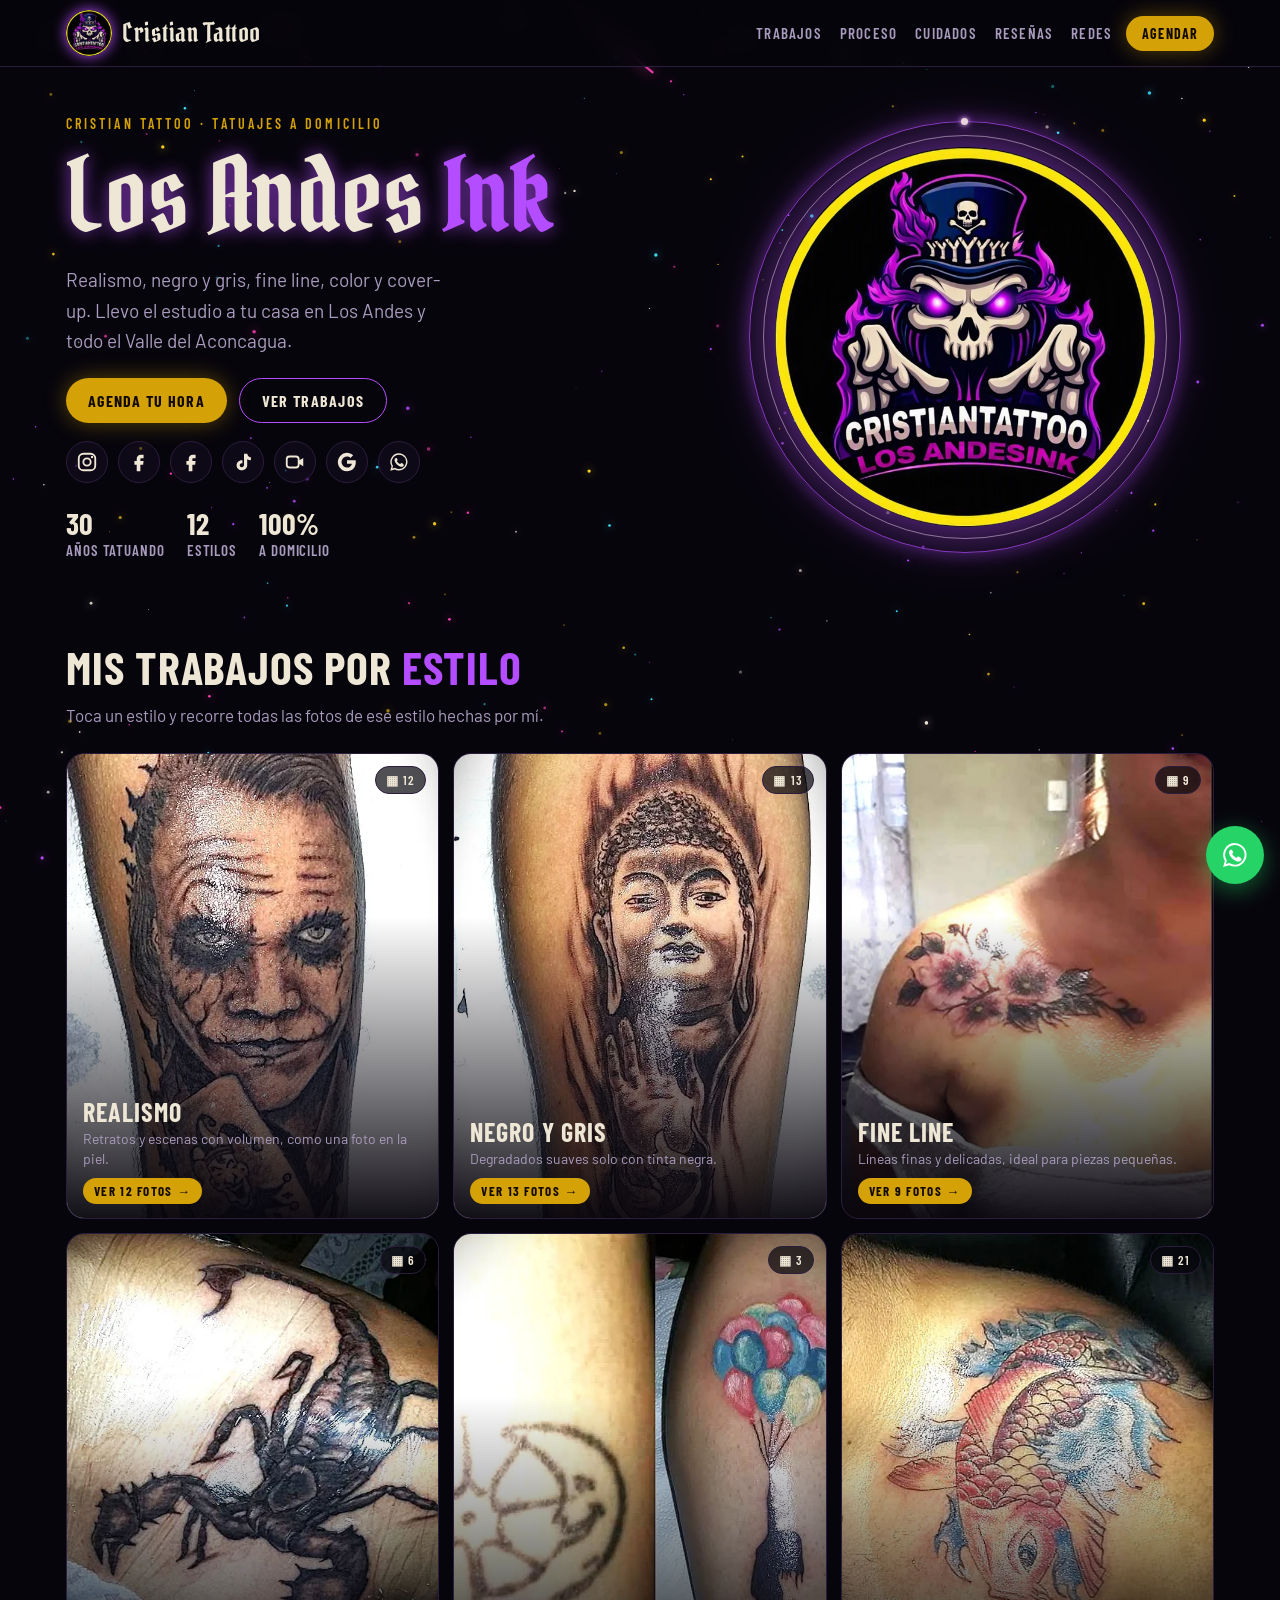
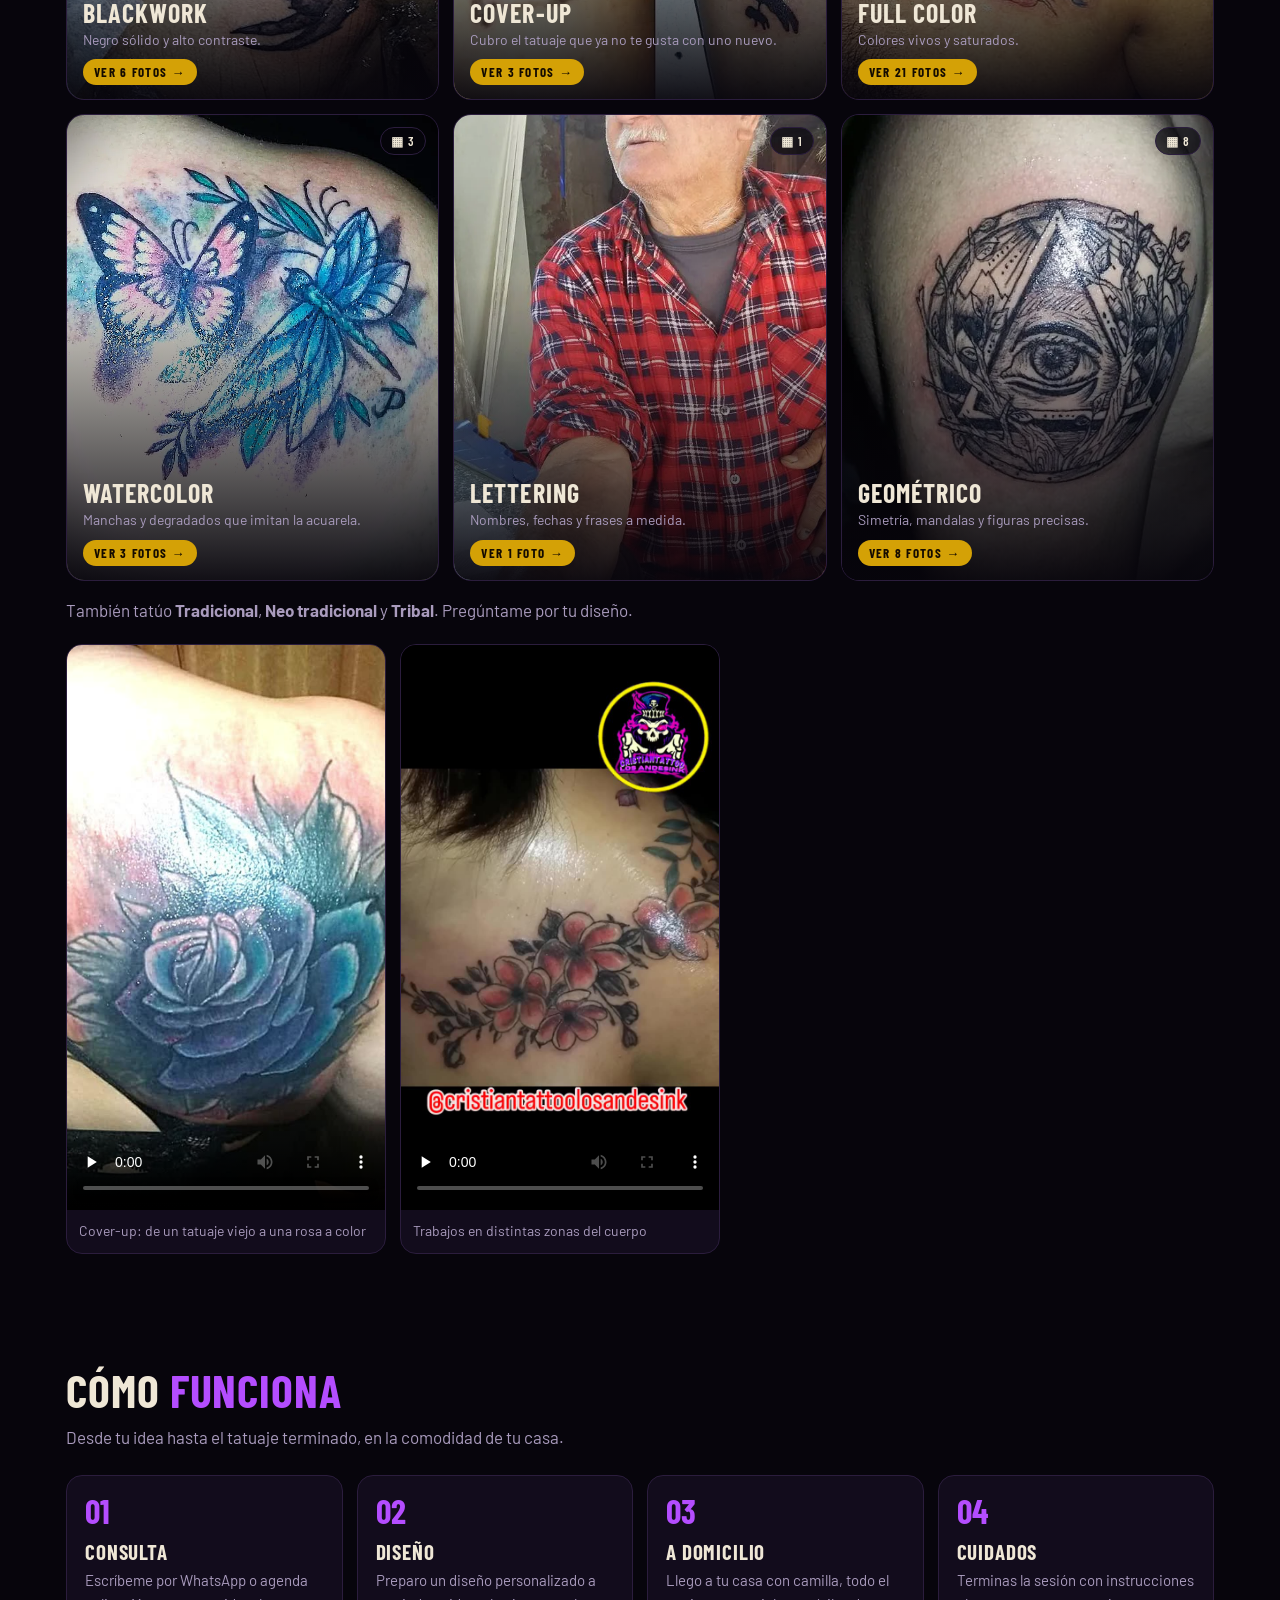
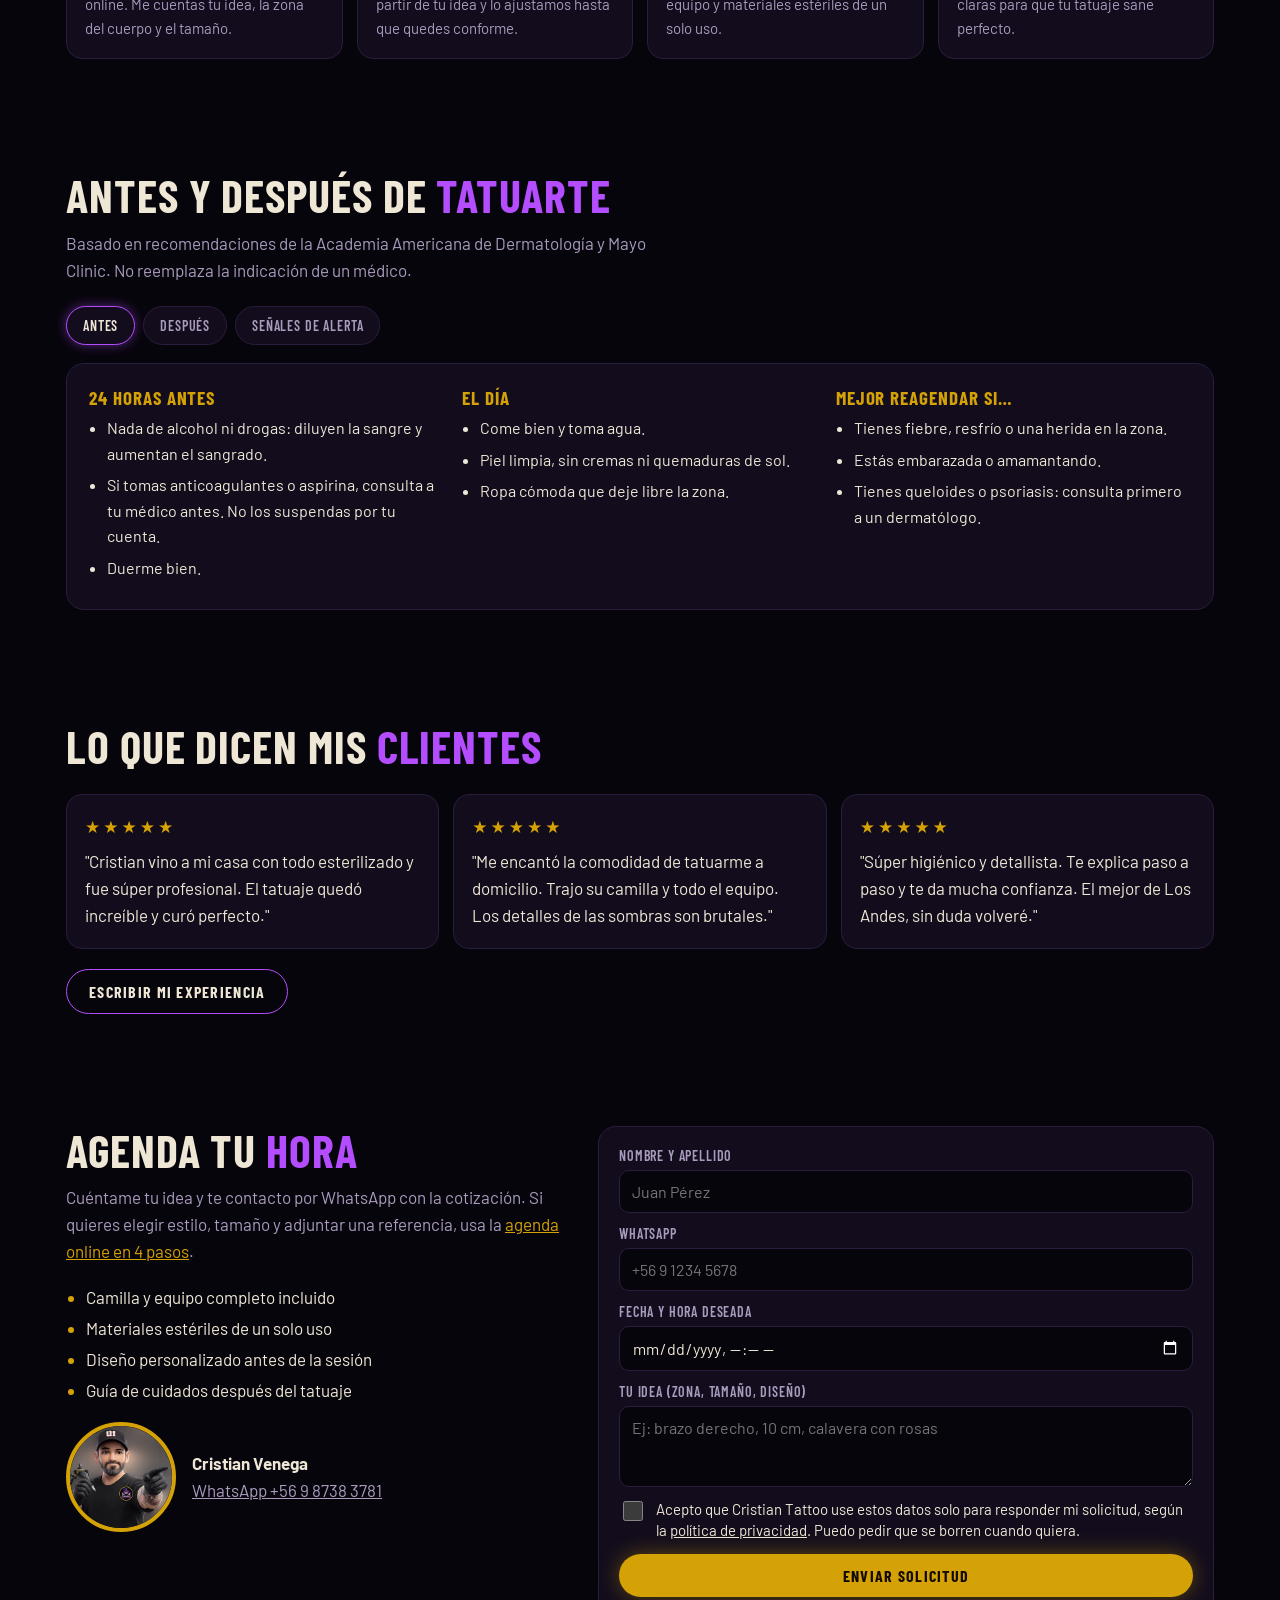
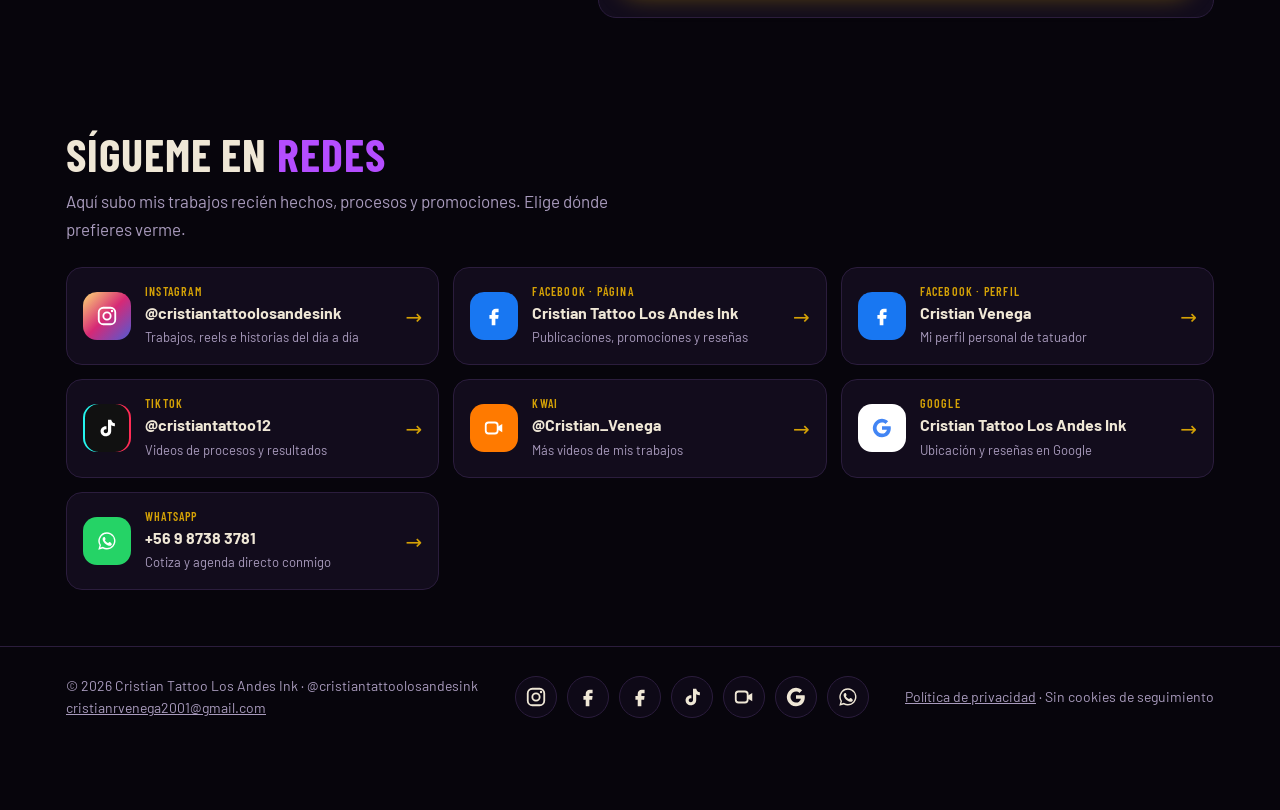
==== commit 1a55087a: "Fuerza a cargar el CSS y JS nuevos (versión en la URL, sin caché de 7 días) Los navegadores que ya h" ====
--- a/index.html
+++ b/index.html
@@ -24,7 +24,7 @@
     <link rel="preconnect" href="https://fonts.googleapis.com">
     <link rel="preconnect" href="https://fonts.gstatic.com" crossorigin>
     <link rel="stylesheet" href="https://fonts.googleapis.com/css2?family=Pirata+One&family=Barlow+Condensed:wght@500;600;700&family=Barlow:wght@400;500;600&display=swap">
-    <link rel="stylesheet" href="style.css">
+    <link rel="stylesheet" href="style.css?v=20261022">
     <script type="application/ld+json">
     {
       "@context": "https://schema.org",
@@ -286,6 +286,6 @@
 </div>
 
 <script id="portafolio" type="application/json">{"img":[{"s":"assets/portfolio/primer-tatuaje-lettering-72años-negro.webp","a":"Primer tatuaje lettering 72 años negro"},{"s":"assets/portfolio/tatuaje-acuarela-watercolor-familia-elefantes-los-andes.webp","a":"Tatuaje acuarela watercolor familia elefantes los andes"},{"s":"assets/portfolio/tatuaje-acuarela-watercolor-libelula-mariposa-los-andes.webp","a":"Tatuaje acuarela watercolor libelula mariposa los andes"},{"s":"assets/portfolio/tatuaje-anime-majin-buu-dragon-ball-los-andes.webp","a":"Tatuaje anime majin buu dragon ball los andes"},{"s":"assets/portfolio/tatuaje-anime-majin-vegeta-dragon-ball-los-andes.webp","a":"Tatuaje anime majin vegeta dragon ball los andes"},{"s":"assets/portfolio/tatuaje-anime-vegeta-dragon-ball-los-andes.webp","a":"Tatuaje anime vegeta dragon ball los andes"},{"s":"assets/portfolio/tatuaje-atrapasuenos-mandala-sombras-brazo-cover-up-los-andes.webp","a":"Tatuaje atrapasuenos mandala sombras brazo cover up los andes"},{"s":"assets/portfolio/tatuaje-buda-mistico-sombras-escala-grises.webp","a":"Tatuaje buda mistico sombras escala grises"},{"s":"assets/portfolio/tatuaje-cartas-as-realista-negro-y-grises-los-andes.webp","a":"Tatuaje cartas as realista negro y grises los andes"},{"s":"assets/portfolio/tatuaje-catrina-monja-realismo-black-and-grey-los-andes.webp","a":"Tatuaje catrina monja realismo black and grey los andes"},{"s":"assets/portfolio/tatuaje-corazon-ornamental-joya-hombro-mujer-los-andes.webp","a":"Tatuaje corazon ornamental joya hombro mujer los andes"},{"s":"assets/portfolio/tatuaje-cruz-ornamental-celta-blackwork-brazo-los-andes.webp","a":"Tatuaje cruz ornamental celta blackwork brazo los andes"},{"s":"assets/portfolio/tatuaje-escorpion-blackwork-alto-contraste-los-andes.webp","a":"Tatuaje escorpion blackwork alto contraste los andes"},{"s":"assets/portfolio/tatuaje-flor-cataleya-fullcolor-pierna-gemelo-los-andes.webp","a":"Tatuaje flor cataleya full color pierna gemelo los andes"},{"s":"assets/portfolio/tatuaje-flor-de-loto-pierna-acuarela-color-linea-fina-los-andes.webp","a":"Tatuaje flor de loto pierna acuarela color linea fina los andes"},{"s":"assets/portfolio/tatuaje-flor-fuego-color-pierna-gemelo-los-andes.webp","a":"Tatuaje flor fuego color pierna gemelo los andes"},{"s":"assets/portfolio/tatuaje-flores-de-cerezo-fullcolors-brazo-los-andes.webp","a":"Tatuaje flores de cerezo full color brazo los andes"},{"s":"assets/portfolio/tatuaje-flores-de-cerezo-hiperrealismo-fullcolors-espalda-los-andes.webp","a":"Tatuaje flores de cerezo hiperrealismo full color espalda los andes"},{"s":"assets/portfolio/tatuaje-flores-hombro-linea-fina-mujer-los-andes.webp","a":"Tatuaje flores hombro linea fina mujer los andes"},{"s":"assets/portfolio/tatuaje-leon-realista-sombras-brazo-los-andes.webp","a":"Tatuaje leon realista sombras brazo los andes"},{"s":"assets/portfolio/tatuaje-mariposa-color-clavicula-pecho-mujer.webp","a":"Tatuaje mariposa color clavicula pecho mujer"},{"s":"assets/portfolio/tatuaje-mariposa-rosas-personalizado-los-andes.webp","a":"Tatuaje mariposa rosas personalizado los andes"},{"s":"assets/portfolio/tatuaje-mariposas-y-flores-pierna-mujer-los-andes.webp","a":"Tatuaje mariposas y flores pierna mujer los andes"},{"s":"assets/portfolio/tatuaje-minnie-mouse-color-disney-los-andes.webp","a":"Tatuaje minnie mouse color disney los andes"},{"s":"assets/portfolio/tatuaje-moana-sol-astros-linea-fina-sombras-los-andes.webp","a":"Tatuaje moana sol astros linea fina sombras los andes"},{"s":"assets/portfolio/tatuaje-ojo-de-la-providencia-geometrico-blackwork.jpg-2.webp","a":"Tatuaje ojo de la providencia geometrico blackwork"},{"s":"assets/portfolio/tatuaje-ojo-de-la-providencia-geometrico-blackwork.webp","a":"Tatuaje ojo de la providencia geometrico blackwork"},{"s":"assets/portfolio/tatuaje-ornamental-mandala-cadera-linea-fina.webp","a":"Tatuaje ornamental mandala cadera linea fina"},{"s":"assets/portfolio/tatuaje-ornamental-mandala-flor-de-loto-cadera-linea-fina.webp","a":"Tatuaje ornamental mandala flor de loto cadera linea fina"},{"s":"assets/portfolio/tatuaje-ornamental-mandala-nalga-linea-fina.webp","a":"Tatuaje ornamental mandala nalga linea fina"},{"s":"assets/portfolio/tatuaje-pez-koi-full-color-los-andes.webp","a":"Tatuaje pez koi full color los andes"},{"s":"assets/portfolio/tatuaje-pez-koi-fullcolor-los-andes.jpg-2.webp","a":"Tatuaje pez koi full color los andes"},{"s":"assets/portfolio/tatuaje-pez-koi-fullcolor-los-andes.webp","a":"Tatuaje pez koi full color los andes"},{"s":"assets/portfolio/tatuaje-pistola-revolver-blackwork-cintura-los-andes.webp","a":"Tatuaje pistola revolver blackwork cintura los andes"},{"s":"assets/portfolio/tatuaje-porta-electrodo-personalizado-black-and-grey-antebrazo.webp","a":"Tatuaje porta electrodo personalizado black and grey antebrazo"},{"s":"assets/portfolio/tatuaje-principito-color-ante-brazo-los-andes.webp","a":"Tatuaje principito color ante brazo los andes"},{"s":"assets/portfolio/tatuaje-principito-color-personalizado-ante-brazo-los-andes.webp","a":"Tatuaje principito color personalizado ante brazo los andes"},{"s":"assets/portfolio/tatuaje-realismo-joker-payaso-sombras-los-andes.webp","a":"Tatuaje realismo joker payaso sombras los andes"},{"s":"assets/portfolio/tatuaje-retrato-realismo-guason-sombras-los-andes.webp","a":"Tatuaje retrato realismo guason sombras los andes"},{"s":"assets/portfolio/tatuaje-retrato-realismo-guason-terror-sombras-los-andes.webp","a":"Tatuaje retrato realismo guason terror sombras los andes"},{"s":"assets/portfolio/tatuaje-retrato-realista-black-and-grey-los-andes.jpg-2.webp","a":"Tatuaje retrato realista black and grey los andes"},{"s":"assets/portfolio/tatuaje-retrato-realista-black-and-grey-los-andes.webp","a":"Tatuaje retrato realista black and grey los andes"},{"s":"assets/portfolio/tatuaje-rosa-clavos-linea-fina-color-antebrazo-hombre-los-andes.webp","a":"Tatuaje rosa clavos linea fina color antebrazo hombre los andes"},{"s":"assets/portfolio/tatuaje-rosa-color-y-negro-degradado-espalda-los-andes.webp","a":"Tatuaje rosa color y negro degradado espalda los andes"},{"s":"assets/portfolio/tatuaje-rosa-roja-color-brazo-los-andes.webp","a":"Tatuaje rosa roja color brazo los andes"},{"s":"assets/portfolio/tatuaje-rosario-cruces-flores-linea-fina-cover-up-pierna.webp","a":"Tatuaje rosario cruces flores linea fina cover up pierna"},{"s":"assets/portfolio/tatuaje-secuencia-flor-de-loto-columna-espalda-los-andes.pg.webp","a":"Tatuaje secuencia flor de loto columna espalda los andes"},{"s":"assets/portfolio/tatuaje-silueta-elefantes-familia-espalda-chile.webp","a":"Tatuaje silueta elefantes familia espalda chile"},{"s":"assets/portfolio/tatuaje-silueta-globos-sombras-brazo-cover-up-mujer.webp","a":"Tatuaje silueta globos sombras brazo cover up mujer"},{"s":"assets/portfolio/tatuaje-virgen-realismo-black-and-grey-los-andes.webp","a":"Tatuaje virgen realismo black and grey los andes"}],"groups":[{"n":"Realismo","i":[38,7,8,9,17,19,34,37,39,40,41,49]},{"n":"Negro y Gris","i":[7,6,8,9,19,34,37,38,39,40,41,48,49]},{"n":"Fine Line","i":[18,14,24,27,28,29,42,45,46]},{"n":"Blackwork","i":[12,11,25,26,33,47]},{"n":"Cover-up","i":[48,6,45]},{"n":"Full Color","i":[30,2,3,4,5,10,13,14,15,16,17,20,21,22,23,31,32,35,36,43,44]},{"n":"Watercolor","i":[2,1,14]},{"n":"Lettering","i":[0]},{"n":"Geométrico","i":[26,10,11,25,27,28,29,46]}]}</script>
-<script src="script.js"></script>
+<script src="script.js?v=20261022"></script>
 </body>
 </html>
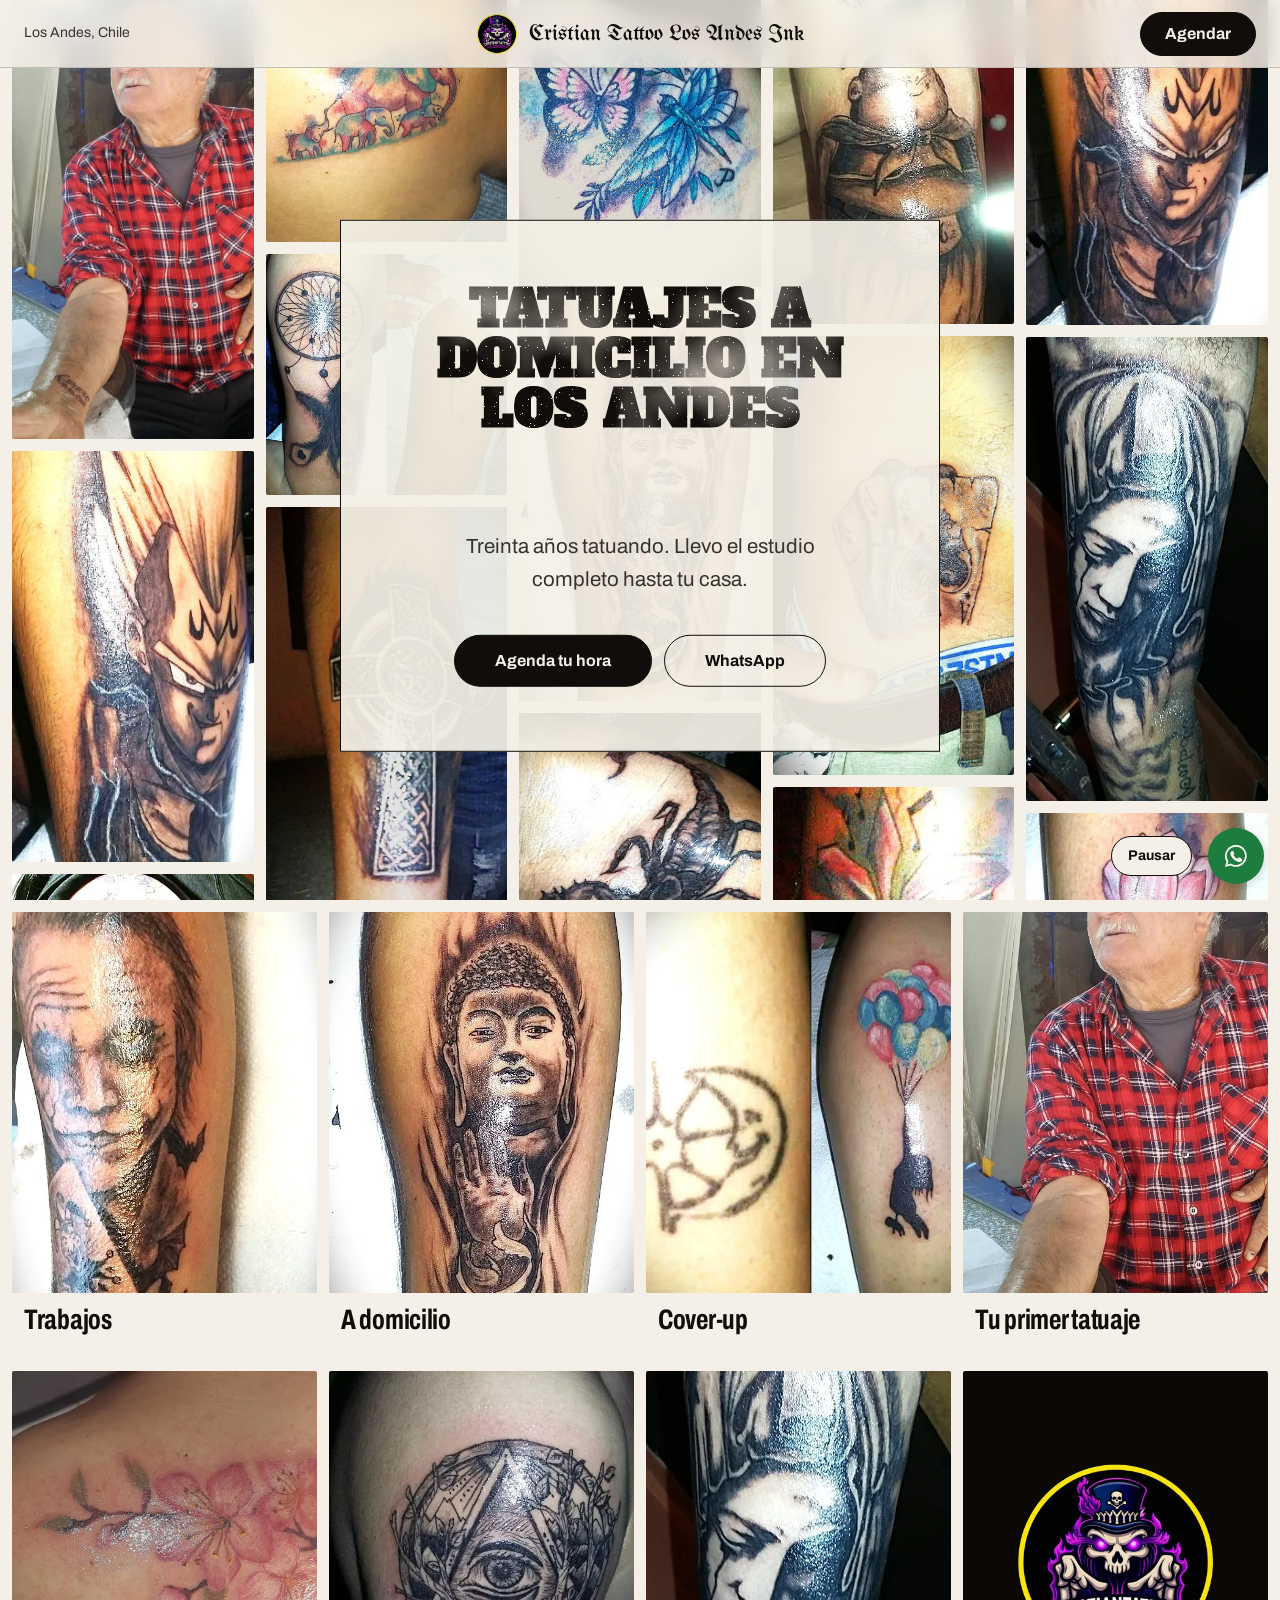
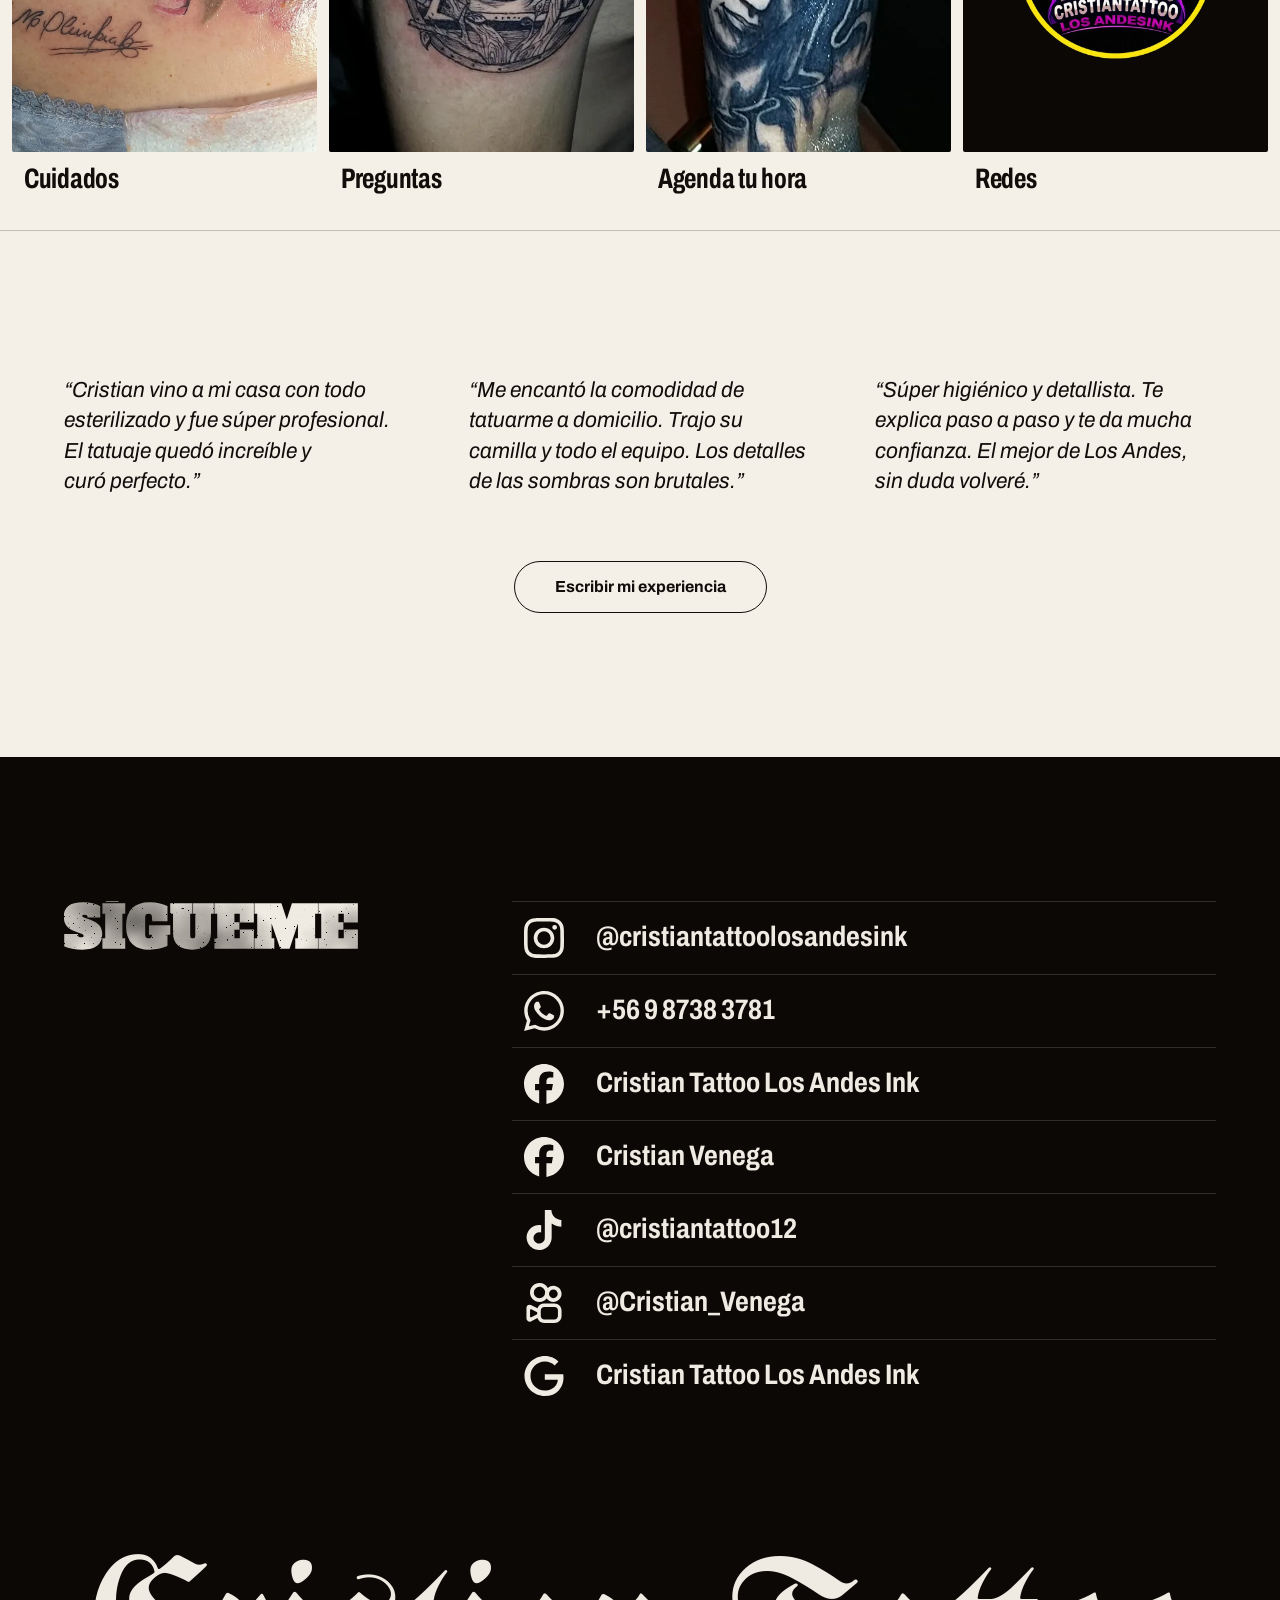
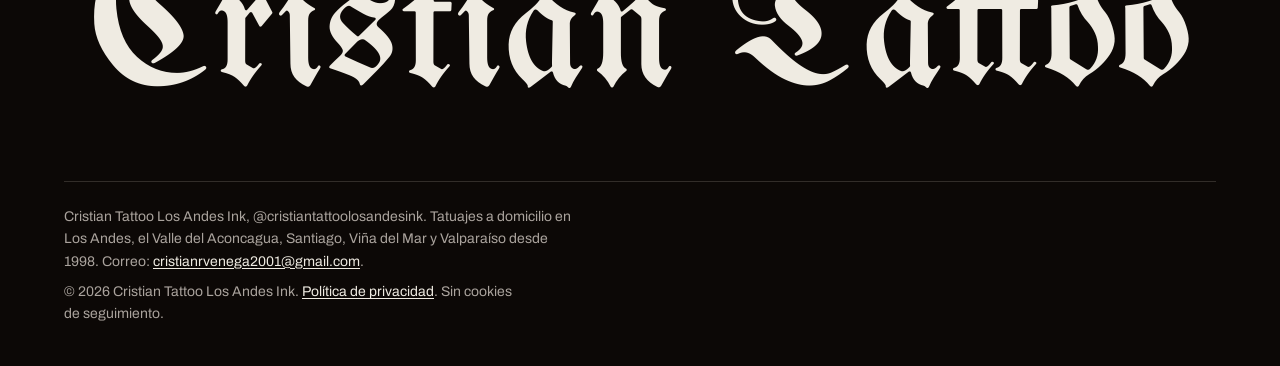
==== commit 0542c14b: "Nuevo diseño de la web: galería con salas, agenda y privacidad - Portada con columnas de trabajos en" ====
--- a/index.html
+++ b/index.html
@@ -3,19 +3,19 @@
 <head>
     <meta charset="UTF-8">
     <meta name="viewport" content="width=device-width, initial-scale=1.0, viewport-fit=cover">
-    <title>Cristian Tattoo | Los Andes Ink — Tatuajes a Domicilio en Los Andes, Chile</title>
-    <meta name="description" content="Tatuajes a domicilio en Los Andes y el Valle del Aconcagua con Cristian Venega, 30 años de experiencia. Realismo, negro y gris, fine line, blackwork, full color y cover-up.">
+    <title>Cristian Tattoo Los Andes Ink | Tatuajes a domicilio en Los Andes, Chile</title>
+    <meta name="description" content="Tatuajes a domicilio en Los Andes, el Valle del Aconcagua, Santiago, Viña del Mar y Valparaíso con Cristian Venega, 30 años de experiencia. Realismo, negro y gris, fine line, blackwork, full color y cover-up.">
     <meta name="keywords" content="tatuajes los andes, tatuador a domicilio, tatuajes a domicilio chile, cristian venega, tattoo los andes, los andes ink, cover up los andes, realismo, fine line, blackwork">
     <meta name="author" content="Cristian Tattoo Los Andes Ink">
     <meta name="robots" content="index, follow">
-    <meta name="theme-color" content="#07050c">
+    <meta name="theme-color" content="#f3efe6">
     <link rel="canonical" href="https://cristiantattoolosandesink.netlify.app/">
     <link rel="icon" type="image/png" href="favicon.png">
     <link rel="apple-touch-icon" href="assets/marca/apple-touch-icon.png">
     <meta property="og:type" content="website">
     <meta property="og:locale" content="es_CL">
     <meta property="og:site_name" content="Cristian Tattoo Los Andes Ink">
-    <meta property="og:title" content="Cristian Tattoo Los Andes Ink — Tatuajes a Domicilio">
+    <meta property="og:title" content="Cristian Tattoo Los Andes Ink | Tatuajes a domicilio en Los Andes">
     <meta property="og:description" content="30 años tatuando. Servicio 100% a domicilio en Los Andes, Chile.">
     <meta property="og:url" content="https://cristiantattoolosandesink.netlify.app/">
     <meta property="og:image" content="https://cristiantattoolosandesink.netlify.app/assets/marca/logo-cristian-tattoo-los-andes-ink.webp">
@@ -23,8 +23,10 @@
     <meta name="google-site-verification" content="26c6bf16f3f9a82a">
     <link rel="preconnect" href="https://fonts.googleapis.com">
     <link rel="preconnect" href="https://fonts.gstatic.com" crossorigin>
-    <link rel="stylesheet" href="https://fonts.googleapis.com/css2?family=Pirata+One&family=Barlow+Condensed:wght@500;600;700&family=Barlow:wght@400;500;600&display=swap">
-    <link rel="stylesheet" href="style.css?v=20261022">
+    <link rel="stylesheet" href="https://fonts.googleapis.com/css2?family=Alfa+Slab+One&family=Archivo:ital,wdth,wght@0,62..125,100..900;1,62..125,100..900&family=UnifrakturMaguntia&display=swap">
+    <link rel="stylesheet" href="https://fonts.googleapis.com/css2?family=Grenze+Gotisch:wght@500&text=k&display=swap">
+    <link rel="stylesheet" href="style.css?v=20261119e">
+    <script>document.documentElement.classList.add("js");</script>
     <script type="application/ld+json">
     {
       "@context": "https://schema.org",
@@ -39,8 +41,8 @@
           "founder": { "@type": "Person", "name": "Cristian Venega" },
           "foundingDate": "1998-01",
           "address": { "@type": "PostalAddress", "addressLocality": "Los Andes", "addressRegion": "Región de Valparaíso", "addressCountry": "CL" },
-          "areaServed": ["Los Andes", "San Esteban", "Calle Larga", "Rinconada", "San Felipe", "Valle del Aconcagua"],
-          "priceRange": "$$",
+          "areaServed": ["Los Andes", "San Esteban", "Calle Larga", "Rinconada", "San Felipe", "Valle del Aconcagua", "Santiago", "Viña del Mar", "Valparaíso"],
+          "priceRange": "Desde $20.000 CLP",
           "sameAs": ["https://www.instagram.com/cristiantattoolosandesink/","https://www.facebook.com/cristiantattoolosandesink","https://www.facebook.com/cristian.venega.71","https://www.tiktok.com/@cristiantattoo12","https://kwai-video.com/u/@Cristian_Venega/qmy1CaWo"],
           "image": "https://cristiantattoolosandesink.netlify.app/assets/marca/logo-cristian-tattoo-los-andes-ink.webp",
           "logo": "https://cristiantattoolosandesink.netlify.app/assets/marca/logo-cristian-tattoo-los-andes-ink.webp"
@@ -48,9 +50,11 @@
         {
           "@type": "FAQPage",
           "mainEntity": [
-            { "@type": "Question", "name": "¿Cómo funciona el servicio de tatuajes a domicilio?", "acceptedAnswer": { "@type": "Answer", "text": "Cristian llega a tu hogar con camilla profesional, máquinas, tinta y materiales estériles de un solo uso." } },
-            { "@type": "Question", "name": "¿Cuánto cuesta un tatuaje a domicilio en Los Andes?", "acceptedAnswer": { "@type": "Answer", "text": "El precio varía según tamaño, estilo y complejidad. Escríbenos por WhatsApp para una cotización sin compromiso." } },
-            { "@type": "Question", "name": "¿Qué estilos de tatuaje haces?", "acceptedAnswer": { "@type": "Answer", "text": "Realismo, negro y gris, fine line, blackwork, full color, watercolor, lettering, geométrico, tradicional, neo tradicional, tribal y cover-up." } }
+            {"@type": "Question", "name": "¿Cuánto cuesta un tatuaje?", "acceptedAnswer": {"@type": "Answer", "text": "El diseño parte en $20.000. El precio final depende del tamaño, la zona del cuerpo y el detalle. Escríbeme con tu idea y te cotizo."}},
+            {"@type": "Question", "name": "¿Pides abono para reservar?", "acceptedAnswer": {"@type": "Answer", "text": "Sí. El abono depende del diseño. Si ya te has tatuado conmigo, el abono es de $10.000, que es el mínimo."}},
+            {"@type": "Question", "name": "¿Tatúas a menores de edad?", "acceptedAnswer": {"@type": "Answer", "text": "Tatúo a mayores de 18 años. Desde los 16 años, solo con permiso notarial firmado por el padre, la madre o el tutor o tutora."}},
+            {"@type": "Question", "name": "¿Vas a mi casa?", "acceptedAnswer": {"@type": "Answer", "text": "Sí, el servicio es 100% a domicilio en Los Andes, San Esteban, Calle Larga, Rinconada, San Felipe y el Valle del Aconcagua. Llevo camilla, equipo y material estéril de un solo uso."}},
+            {"@type": "Question", "name": "¿Puedes tapar un tatuaje que ya tengo?", "acceptedAnswer": {"@type": "Answer", "text": "Sí, hago cover-up. Mándame una foto del tatuaje actual y vemos qué diseño lo cubre mejor."}}
           ]
         }
       ]
@@ -58,167 +62,174 @@
     </script>
 </head>
 <body>
-<canvas id="sky" aria-hidden="true"></canvas>
-<a class="skip" href="#trabajos">Saltar a los trabajos</a>
-
-<header class="top"><div class="wrap nav">
-  <a class="brand" href="#inicio"><img class="logo-sm" src="assets/marca/logo-128.webp" alt="Logo Cristian Tattoo Los Andes Ink" width="46" height="46"><b>Cristian Tattoo</b></a>
-  <nav class="links" id="menu" aria-label="Secciones">
-    <a href="#trabajos">Trabajos</a><a href="#proceso">Proceso</a><a href="#halloween" class="hw-link">Halloween</a><a href="#cuidados">Cuidados</a><a href="#resenas">Reseñas</a><a href="#redes">Redes</a>
-  </nav>
-  <a class="btn btn-gold" href="#agenda">Agendar</a>
-  <button class="menu-btn" id="menuBtn" type="button" aria-expanded="false" aria-controls="menu" aria-label="Abrir menú"><span></span><span></span><span></span></button>
-</div></header>
-
-<main class="wrap" id="inicio">
-  <div class="hero">
-    <div>
-      <p class="eyebrow">Cristian Tattoo · Tatuajes a domicilio</p>
-      <h1>Los Andes <span>Ink</span></h1>
-      <p class="lead">Realismo, negro y gris, fine line, color y cover-up. Llevo el estudio a tu casa en Los Andes y todo el Valle del Aconcagua.</p>
-      <div class="cta"><a class="btn btn-gold" href="#agenda">Agenda tu hora</a><a class="btn btn-ghost" href="#trabajos">Ver trabajos</a></div>
-      <div class="social" aria-label="Mis redes"><a class="rmini" href="https://www.instagram.com/cristiantattoolosandesink/" target="_blank" rel="noopener" aria-label="Instagram"><svg viewBox="0 0 24 24" aria-hidden="true"><rect x="3" y="3" width="18" height="18" rx="5" fill="none" stroke="currentColor" stroke-width="2"/><circle cx="12" cy="12" r="4" fill="none" stroke="currentColor" stroke-width="2"/><circle cx="17.5" cy="6.5" r="1.3" fill="currentColor"/></svg></a><a class="rmini" href="https://www.facebook.com/cristiantattoolosandesink/" target="_blank" rel="noopener" aria-label="Facebook · Página"><svg viewBox="0 0 24 24" aria-hidden="true"><path fill="currentColor" d="M14 8h3V4h-3c-2.8 0-4.5 1.8-4.5 4.6V11H7v4h2.5v7h4v-7h3l.5-4h-3.5V8.8c0-.5.3-.8.5-.8z"/></svg></a><a class="rmini" href="https://www.facebook.com/cristian.venega.71" target="_blank" rel="noopener" aria-label="Facebook · Perfil"><svg viewBox="0 0 24 24" aria-hidden="true"><path fill="currentColor" d="M14 8h3V4h-3c-2.8 0-4.5 1.8-4.5 4.6V11H7v4h2.5v7h4v-7h3l.5-4h-3.5V8.8c0-.5.3-.8.5-.8z"/></svg></a><a class="rmini" href="https://www.tiktok.com/@cristiantattoo12" target="_blank" rel="noopener" aria-label="TikTok"><svg viewBox="0 0 24 24" aria-hidden="true"><path fill="currentColor" d="M16.6 3c.4 2.2 1.8 3.6 4 3.8v3.4c-1.5 0-2.8-.4-4-1.2v6.3c0 3.4-2.6 5.7-5.8 5.7S5 18.7 5 15.5s2.7-5.9 6.4-5.5v3.5c-1.6-.4-3 .6-3 2.1 0 1.2 1 2.2 2.3 2.2 1.4 0 2.4-.9 2.4-2.7V3h3.5z"/></svg></a><a class="rmini" href="https://kwai-video.com/u/@Cristian_Venega/qmy1CaWo" target="_blank" rel="noopener" aria-label="Kwai"><svg viewBox="0 0 24 24" aria-hidden="true"><rect x="3" y="6" width="13" height="12" rx="3" fill="none" stroke="currentColor" stroke-width="2"/><path d="M16 10.5l5-3v9l-5-3z" fill="currentColor"/></svg></a><a class="rmini" href="https://www.google.com/search?q=Cristian+Tattoo+Los+Andes+Ink" target="_blank" rel="noopener" aria-label="Google"><svg viewBox="0 0 24 24" aria-hidden="true"><path fill="currentColor" d="M21.6 12.2c0-.7-.1-1.4-.2-2H12v3.8h5.4a4.6 4.6 0 0 1-2 3v2.5h3.2c1.9-1.7 3-4.3 3-7.3zM12 22c2.7 0 5-.9 6.6-2.4l-3.2-2.5c-.9.6-2 1-3.4 1-2.6 0-4.8-1.8-5.6-4.1H3.1v2.6A10 10 0 0 0 12 22zM6.4 14a6 6 0 0 1 0-3.9V7.5H3.1a10 10 0 0 0 0 9zM12 6c1.5 0 2.8.5 3.8 1.5l2.9-2.9A10 10 0 0 0 3.1 7.5L6.4 10C7.2 7.8 9.4 6 12 6z"/></svg></a><a class="rmini" href="https://wa.me/56987383781?text=Hola%20Cristian%2C%20vengo%20de%20tu%20p%C3%A1gina%20web%20y%20quiero%20hacer%20una%20consulta." target="_blank" rel="noopener" aria-label="WhatsApp"><svg viewBox="0 0 24 24" aria-hidden="true"><path fill="currentColor" d="M12 2.5a9.4 9.4 0 0 0-8.1 14.2L2.5 21.5l4.9-1.3A9.4 9.4 0 1 0 12 2.5zm0 17.2c-1.5 0-2.9-.4-4.1-1.1l-.3-.2-2.9.8.8-2.8-.2-.3A7.8 7.8 0 1 1 12 19.7zm4.3-5.8c-.2-.1-1.4-.7-1.6-.8-.2-.1-.4-.1-.5.1l-.7.9c-.1.2-.3.2-.5.1a6.4 6.4 0 0 1-3.2-2.8c-.2-.4.2-.4.7-1.2.1-.2 0-.3 0-.4l-.7-1.7c-.2-.4-.4-.4-.5-.4h-.5a.9.9 0 0 0-.7.3 2.8 2.8 0 0 0-.9 2.1c0 1.2.9 2.4 1 2.6.1.2 1.8 2.7 4.3 3.8 1.6.7 2.2.7 3 .6.5-.1 1.4-.6 1.6-1.1.2-.6.2-1 .1-1.1l-.4-.1z"/></svg></a></div>
-      <div class="facts"><span><strong>30</strong>años tatuando</span><span><strong>12</strong>estilos</span><span><strong>100%</strong>a domicilio</span></div>
-    </div>
-    <div class="hero-logo"><div class="ring r1"></div><div class="ring r2"><i></i></div><img src="assets/marca/logo-cristian-tattoo-los-andes-ink.webp" alt="Logo de Cristian Tattoo Los Andes Ink" width="640" height="640" fetchpriority="high"></div>
-  </div>
-
-  <section id="trabajos">
-    <h2>Mis trabajos por <em>estilo</em></h2>
-    <p class="sub">Toca un estilo y recorre todas las fotos de ese estilo hechas por mí.</p>
-    <div class="styles-grid" id="styleGrid">
-      <button class="scard" type="button" data-style="0" aria-label="Realismo: ver 12 fotos">
-        <img src="assets/portfolio/tatuaje-retrato-realismo-guason-sombras-los-andes.webp" alt="Tatuaje retrato realismo guason sombras los andes" loading="lazy" decoding="async" width="600" height="750">
-        <span class="shade"></span><span class="stack">▦ 12</span>
-        <span class="meta"><h3>Realismo</h3><p>Retratos y escenas con volumen, como una foto en la piel.</p><span class="count">Ver 12 fotos →</span></span>
-      </button>
-      <button class="scard" type="button" data-style="1" aria-label="Negro y Gris: ver 13 fotos">
-        <img src="assets/portfolio/tatuaje-buda-mistico-sombras-escala-grises.webp" alt="Tatuaje buda mistico sombras escala grises" loading="lazy" decoding="async" width="600" height="750">
-        <span class="shade"></span><span class="stack">▦ 13</span>
-        <span class="meta"><h3>Negro y Gris</h3><p>Degradados suaves solo con tinta negra.</p><span class="count">Ver 13 fotos →</span></span>
-      </button>
-      <button class="scard" type="button" data-style="2" aria-label="Fine Line: ver 9 fotos">
-        <img src="assets/portfolio/tatuaje-flores-hombro-linea-fina-mujer-los-andes.webp" alt="Tatuaje flores hombro linea fina mujer los andes" loading="lazy" decoding="async" width="600" height="750">
-        <span class="shade"></span><span class="stack">▦ 9</span>
-        <span class="meta"><h3>Fine Line</h3><p>Líneas finas y delicadas, ideal para piezas pequeñas.</p><span class="count">Ver 9 fotos →</span></span>
-      </button>
-      <button class="scard" type="button" data-style="3" aria-label="Blackwork: ver 6 fotos">
-        <img src="assets/portfolio/tatuaje-escorpion-blackwork-alto-contraste-los-andes.webp" alt="Tatuaje escorpion blackwork alto contraste los andes" loading="lazy" decoding="async" width="600" height="750">
-        <span class="shade"></span><span class="stack">▦ 6</span>
-        <span class="meta"><h3>Blackwork</h3><p>Negro sólido y alto contraste.</p><span class="count">Ver 6 fotos →</span></span>
-      </button>
-      <button class="scard" type="button" data-style="4" aria-label="Cover-up: ver 3 fotos">
-        <img src="assets/portfolio/tatuaje-silueta-globos-sombras-brazo-cover-up-mujer.webp" alt="Tatuaje silueta globos sombras brazo cover up mujer" loading="lazy" decoding="async" width="600" height="750">
-        <span class="shade"></span><span class="stack">▦ 3</span>
-        <span class="meta"><h3>Cover-up</h3><p>Cubro el tatuaje que ya no te gusta con uno nuevo.</p><span class="count">Ver 3 fotos →</span></span>
-      </button>
-      <button class="scard" type="button" data-style="5" aria-label="Full Color: ver 21 fotos">
-        <img src="assets/portfolio/tatuaje-pez-koi-full-color-los-andes.webp" alt="Tatuaje pez koi full color los andes" loading="lazy" decoding="async" width="600" height="750">
-        <span class="shade"></span><span class="stack">▦ 21</span>
-        <span class="meta"><h3>Full Color</h3><p>Colores vivos y saturados.</p><span class="count">Ver 21 fotos →</span></span>
-      </button>
-      <button class="scard" type="button" data-style="6" aria-label="Watercolor: ver 3 fotos">
-        <img src="assets/portfolio/tatuaje-acuarela-watercolor-libelula-mariposa-los-andes.webp" alt="Tatuaje acuarela watercolor libelula mariposa los andes" loading="lazy" decoding="async" width="600" height="750">
-        <span class="shade"></span><span class="stack">▦ 3</span>
-        <span class="meta"><h3>Watercolor</h3><p>Manchas y degradados que imitan la acuarela.</p><span class="count">Ver 3 fotos →</span></span>
-      </button>
-      <button class="scard" type="button" data-style="7" aria-label="Lettering: ver 1 foto">
-        <img src="assets/portfolio/primer-tatuaje-lettering-72años-negro.webp" alt="Primer tatuaje lettering 72 años negro" loading="lazy" decoding="async" width="600" height="750">
-        <span class="shade"></span><span class="stack">▦ 1</span>
-        <span class="meta"><h3>Lettering</h3><p>Nombres, fechas y frases a medida.</p><span class="count">Ver 1 foto →</span></span>
-      </button>
-      <button class="scard" type="button" data-style="8" aria-label="Geométrico: ver 8 fotos">
-        <img src="assets/portfolio/tatuaje-ojo-de-la-providencia-geometrico-blackwork.webp" alt="Tatuaje ojo de la providencia geometrico blackwork" loading="lazy" decoding="async" width="600" height="750">
-        <span class="shade"></span><span class="stack">▦ 8</span>
-        <span class="meta"><h3>Geométrico</h3><p>Simetría, mandalas y figuras precisas.</p><span class="count">Ver 8 fotos →</span></span>
-      </button>
-    </div>
-    <p class="more">También tatúo <b>Tradicional</b>, <b>Neo tradicional</b> y <b>Tribal</b>. Pregúntame por tu diseño.</p>
-    <div class="videos">
-      <figure><video controls preload="none" playsinline poster="assets/portfolio/poster-coverup.jpg"><source src="assets/portfolio/tatuaje-transicion-cover-up-rosa-color-los-andes.v.mp4" type="video/mp4"></video><figcaption>Cover-up: de un tatuaje viejo a una rosa a color</figcaption></figure>
-      <figure><video controls preload="none" playsinline poster="assets/portfolio/poster-carrusel.jpg"><source src="assets/portfolio/tatuajes-carrusel-de-fotos-en-distintas-areas-del-cuerpo-los-andes.v.mp4" type="video/mp4"></video><figcaption>Trabajos en distintas zonas del cuerpo</figcaption></figure>
-    </div>
-  </section>
-
-  <section id="proceso">
-    <h2>Cómo <em>funciona</em></h2>
-    <p class="sub">Desde tu idea hasta el tatuaje terminado, en la comodidad de tu casa.</p>
-    <ol class="process">
-      <li><span>01</span><h3>Consulta</h3><p>Escríbeme por WhatsApp o agenda online. Me cuentas tu idea, la zona del cuerpo y el tamaño.</p></li>
-      <li><span>02</span><h3>Diseño</h3><p>Preparo un diseño personalizado a partir de tu idea y lo ajustamos hasta que quedes conforme.</p></li>
-      <li><span>03</span><h3>A domicilio</h3><p>Llego a tu casa con camilla, todo el equipo y materiales estériles de un solo uso.</p></li>
-      <li><span>04</span><h3>Cuidados</h3><p>Terminas la sesión con instrucciones claras para que tu tatuaje sane perfecto.</p></li>
-    </ol>
-  </section>
-</main>
-
-<section class="hw" id="halloween" aria-label="Promoción de Halloween">
-  <img class="hw-bg" src="assets/promo/halloween-fondo.webp" alt="" loading="lazy" decoding="async">
-  <div class="hw-overlay"></div>
-  <div class="wrap hw-content">
-    <p class="hw-kicker">Solo hasta el 31 de octubre</p>
-    <h2 class="hw-title">Noche de <span>Halloween</span></h2>
-    <p class="hw-lead">Él siempre vuelve. Tu tatuaje se queda para siempre.</p>
-    <ul class="hw-list">
-      <li>Diseños oscuros: terror, calaveras y realismo sombrío</li>
-      <li>Cupos limitados la semana de Halloween</li>
-      <li>A domicilio en Los Andes y todo el Valle</li>
+<a class="skip" href="#indice">Saltar al índice</a>
+
+<header class="top">
+  <p class="top-place">Los Andes, Chile</p>
+  <a class="brand" href="#inicio" aria-label="Cristian Tattoo Los Andes Ink, inicio"><img src="assets/marca/logo-128.webp" alt="" width="128" height="128"><span>Cristian Tattoo <span class="brand-2">Los Andes In<span class="brand-k">k</span></span></span></a>
+  <a class="btn btn--sm" href="#agenda">Agendar</a>
+</header>
+
+<main id="inicio">
+  <section class="hero" data-loop>
+    <div class="kinetic" aria-hidden="true">
+      <div class="k-col k-col--1"><div class="k-run"><img src="assets/portfolio/primer-tatuaje-lettering-72años-negro.webp" alt="" width="528" height="960"><img src="assets/portfolio/tatuaje-anime-vegeta-dragon-ball-los-andes.webp" alt="" width="529" height="900"><img src="assets/portfolio/tatuaje-corazon-ornamental-joya-hombro-mujer-los-andes.webp" alt="" width="432" height="492"><img src="assets/portfolio/tatuaje-flor-fuego-color-pierna-gemelo-los-andes.webp" alt="" width="576" height="960" loading="lazy"><img src="assets/portfolio/tatuaje-mariposa-color-clavicula-pecho-mujer.webp" alt="" width="447" height="540" loading="lazy"><img src="assets/portfolio/tatuaje-ojo-de-la-providencia-geometrico-blackwork.webp" alt="" width="528" height="960" loading="lazy"><img src="assets/portfolio/tatuaje-pez-koi-fullcolor-los-andes.webp" alt="" width="528" height="960" loading="lazy"><img src="assets/portfolio/tatuaje-realismo-joker-payaso-sombras-los-andes.webp" alt="" width="499" height="960" loading="lazy"><img src="assets/portfolio/tatuaje-rosa-color-y-negro-degradado-espalda-los-andes.webp" alt="" width="638" height="862" loading="lazy"><img src="assets/portfolio/tatuaje-silueta-globos-sombras-brazo-cover-up-mujer.webp" alt="" width="899" height="919" loading="lazy"><img src="assets/portfolio/primer-tatuaje-lettering-72años-negro.webp" alt="" width="528" height="960" loading="lazy"><img src="assets/portfolio/tatuaje-anime-vegeta-dragon-ball-los-andes.webp" alt="" width="529" height="900" loading="lazy"><img src="assets/portfolio/tatuaje-corazon-ornamental-joya-hombro-mujer-los-andes.webp" alt="" width="432" height="492" loading="lazy"><img src="assets/portfolio/tatuaje-flor-fuego-color-pierna-gemelo-los-andes.webp" alt="" width="576" height="960" loading="lazy"><img src="assets/portfolio/tatuaje-mariposa-color-clavicula-pecho-mujer.webp" alt="" width="447" height="540" loading="lazy"><img src="assets/portfolio/tatuaje-ojo-de-la-providencia-geometrico-blackwork.webp" alt="" width="528" height="960" loading="lazy"><img src="assets/portfolio/tatuaje-pez-koi-fullcolor-los-andes.webp" alt="" width="528" height="960" loading="lazy"><img src="assets/portfolio/tatuaje-realismo-joker-payaso-sombras-los-andes.webp" alt="" width="499" height="960" loading="lazy"><img src="assets/portfolio/tatuaje-rosa-color-y-negro-degradado-espalda-los-andes.webp" alt="" width="638" height="862" loading="lazy"><img src="assets/portfolio/tatuaje-silueta-globos-sombras-brazo-cover-up-mujer.webp" alt="" width="899" height="919" loading="lazy"></div></div>
+      <div class="k-col k-col--2"><div class="k-run"><img src="assets/portfolio/tatuaje-acuarela-watercolor-familia-elefantes-los-andes.webp" alt="" width="918" height="918"><img src="assets/portfolio/tatuaje-atrapasuenos-mandala-sombras-brazo-cover-up-los-andes.webp" alt="" width="960" height="960"><img src="assets/portfolio/tatuaje-cruz-ornamental-celta-blackwork-brazo-los-andes.webp" alt="" width="441" height="759"><img src="assets/portfolio/tatuaje-flores-de-cerezo-fullcolors-brazo-los-andes.webp" alt="" width="1080" height="1080" loading="lazy"><img src="assets/portfolio/tatuaje-mariposa-rosas-personalizado-los-andes.webp" alt="" width="414" height="414" loading="lazy"><img src="assets/portfolio/tatuaje-ornamental-mandala-cadera-linea-fina.webp" alt="" width="391" height="640" loading="lazy"><img src="assets/portfolio/tatuaje-pistola-revolver-blackwork-cintura-los-andes.webp" alt="" width="351" height="674" loading="lazy"><img src="assets/portfolio/tatuaje-retrato-realismo-guason-sombras-los-andes.webp" alt="" width="499" height="960" loading="lazy"><img src="assets/portfolio/tatuaje-rosa-roja-color-brazo-los-andes.webp" alt="" width="499" height="953" loading="lazy"><img src="assets/portfolio/tatuaje-virgen-realismo-black-and-grey-los-andes.webp" alt="" width="459" height="858" loading="lazy"><img src="assets/portfolio/tatuaje-acuarela-watercolor-familia-elefantes-los-andes.webp" alt="" width="918" height="918" loading="lazy"><img src="assets/portfolio/tatuaje-atrapasuenos-mandala-sombras-brazo-cover-up-los-andes.webp" alt="" width="960" height="960" loading="lazy"><img src="assets/portfolio/tatuaje-cruz-ornamental-celta-blackwork-brazo-los-andes.webp" alt="" width="441" height="759" loading="lazy"><img src="assets/portfolio/tatuaje-flores-de-cerezo-fullcolors-brazo-los-andes.webp" alt="" width="1080" height="1080" loading="lazy"><img src="assets/portfolio/tatuaje-mariposa-rosas-personalizado-los-andes.webp" alt="" width="414" height="414" loading="lazy"><img src="assets/portfolio/tatuaje-ornamental-mandala-cadera-linea-fina.webp" alt="" width="391" height="640" loading="lazy"><img src="assets/portfolio/tatuaje-pistola-revolver-blackwork-cintura-los-andes.webp" alt="" width="351" height="674" loading="lazy"><img src="assets/portfolio/tatuaje-retrato-realismo-guason-sombras-los-andes.webp" alt="" width="499" height="960" loading="lazy"><img src="assets/portfolio/tatuaje-rosa-roja-color-brazo-los-andes.webp" alt="" width="499" height="953" loading="lazy"><img src="assets/portfolio/tatuaje-virgen-realismo-black-and-grey-los-andes.webp" alt="" width="459" height="858" loading="lazy"></div></div>
+      <div class="k-col k-col--3"><div class="k-run"><img src="assets/portfolio/tatuaje-acuarela-watercolor-libelula-mariposa-los-andes.webp" alt="" width="770" height="914"><img src="assets/portfolio/tatuaje-buda-mistico-sombras-escala-grises.webp" alt="" width="499" height="831"><img src="assets/portfolio/tatuaje-escorpion-blackwork-alto-contraste-los-andes.webp" alt="" width="528" height="713"><img src="assets/portfolio/tatuaje-flores-de-cerezo-hiperrealismo-fullcolors-espalda-los-andes.webp" alt="" width="1080" height="1080" loading="lazy"><img src="assets/portfolio/tatuaje-mariposas-y-flores-pierna-mujer-los-andes.webp" alt="" width="499" height="960" loading="lazy"><img src="assets/portfolio/tatuaje-ornamental-mandala-flor-de-loto-cadera-linea-fina.webp" alt="" width="1200" height="900" loading="lazy"><img src="assets/portfolio/tatuaje-porta-electrodo-personalizado-black-and-grey-antebrazo.webp" alt="" width="621" height="1200" loading="lazy"><img src="assets/portfolio/tatuaje-retrato-realismo-guason-terror-sombras-los-andes.webp" alt="" width="451" height="859" loading="lazy"><img src="assets/portfolio/tatuaje-rosario-cruces-flores-linea-fina-cover-up-pierna.webp" alt="" width="960" height="960" loading="lazy"><img src="assets/portfolio/tatuaje-acuarela-watercolor-libelula-mariposa-los-andes.webp" alt="" width="770" height="914" loading="lazy"><img src="assets/portfolio/tatuaje-buda-mistico-sombras-escala-grises.webp" alt="" width="499" height="831" loading="lazy"><img src="assets/portfolio/tatuaje-escorpion-blackwork-alto-contraste-los-andes.webp" alt="" width="528" height="713" loading="lazy"><img src="assets/portfolio/tatuaje-flores-de-cerezo-hiperrealismo-fullcolors-espalda-los-andes.webp" alt="" width="1080" height="1080" loading="lazy"><img src="assets/portfolio/tatuaje-mariposas-y-flores-pierna-mujer-los-andes.webp" alt="" width="499" height="960" loading="lazy"><img src="assets/portfolio/tatuaje-ornamental-mandala-flor-de-loto-cadera-linea-fina.webp" alt="" width="1200" height="900" loading="lazy"><img src="assets/portfolio/tatuaje-porta-electrodo-personalizado-black-and-grey-antebrazo.webp" alt="" width="621" height="1200" loading="lazy"><img src="assets/portfolio/tatuaje-retrato-realismo-guason-terror-sombras-los-andes.webp" alt="" width="451" height="859" loading="lazy"><img src="assets/portfolio/tatuaje-rosario-cruces-flores-linea-fina-cover-up-pierna.webp" alt="" width="960" height="960" loading="lazy"></div></div>
+      <div class="k-col k-col--4"><div class="k-run"><img src="assets/portfolio/tatuaje-anime-majin-buu-dragon-ball-los-andes.webp" alt="" width="392" height="525"><img src="assets/portfolio/tatuaje-cartas-as-realista-negro-y-grises-los-andes.webp" alt="" width="528" height="960"><img src="assets/portfolio/tatuaje-flor-cataleya-fullcolor-pierna-gemelo-los-andes.webp" alt="" width="355" height="576"><img src="assets/portfolio/tatuaje-flores-hombro-linea-fina-mujer-los-andes.webp" alt="" width="635" height="1200" loading="lazy"><img src="assets/portfolio/tatuaje-minnie-mouse-color-disney-los-andes.webp" alt="" width="810" height="1080" loading="lazy"><img src="assets/portfolio/tatuaje-ornamental-mandala-nalga-linea-fina.webp" alt="" width="480" height="480" loading="lazy"><img src="assets/portfolio/tatuaje-principito-color-ante-brazo-los-andes.webp" alt="" width="641" height="898" loading="lazy"><img src="assets/portfolio/tatuaje-retrato-realista-black-and-grey-los-andes.webp" alt="" width="540" height="960" loading="lazy"><img src="assets/portfolio/tatuaje-secuencia-flor-de-loto-columna-espalda-los-andes.pg.webp" alt="" width="774" height="774" loading="lazy"><img src="assets/portfolio/tatuaje-anime-majin-buu-dragon-ball-los-andes.webp" alt="" width="392" height="525" loading="lazy"><img src="assets/portfolio/tatuaje-cartas-as-realista-negro-y-grises-los-andes.webp" alt="" width="528" height="960" loading="lazy"><img src="assets/portfolio/tatuaje-flor-cataleya-fullcolor-pierna-gemelo-los-andes.webp" alt="" width="355" height="576" loading="lazy"><img src="assets/portfolio/tatuaje-flores-hombro-linea-fina-mujer-los-andes.webp" alt="" width="635" height="1200" loading="lazy"><img src="assets/portfolio/tatuaje-minnie-mouse-color-disney-los-andes.webp" alt="" width="810" height="1080" loading="lazy"><img src="assets/portfolio/tatuaje-ornamental-mandala-nalga-linea-fina.webp" alt="" width="480" height="480" loading="lazy"><img src="assets/portfolio/tatuaje-principito-color-ante-brazo-los-andes.webp" alt="" width="641" height="898" loading="lazy"><img src="assets/portfolio/tatuaje-retrato-realista-black-and-grey-los-andes.webp" alt="" width="540" height="960" loading="lazy"><img src="assets/portfolio/tatuaje-secuencia-flor-de-loto-columna-espalda-los-andes.pg.webp" alt="" width="774" height="774" loading="lazy"></div></div>
+      <div class="k-col k-col--5"><div class="k-run"><img src="assets/portfolio/tatuaje-anime-majin-vegeta-dragon-ball-los-andes.webp" alt="" width="673" height="904"><img src="assets/portfolio/tatuaje-catrina-monja-realismo-black-and-grey-los-andes.webp" alt="" width="449" height="864"><img src="assets/portfolio/tatuaje-flor-de-loto-pierna-acuarela-color-linea-fina-los-andes.webp" alt="" width="696" height="902"><img src="assets/portfolio/tatuaje-leon-realista-sombras-brazo-los-andes.webp" alt="" width="373" height="650" loading="lazy"><img src="assets/portfolio/tatuaje-moana-sol-astros-linea-fina-sombras-los-andes.webp" alt="" width="625" height="1200" loading="lazy"><img src="assets/portfolio/tatuaje-pez-koi-full-color-los-andes.webp" alt="" width="496" height="759" loading="lazy"><img src="assets/portfolio/tatuaje-principito-color-personalizado-ante-brazo-los-andes.webp" alt="" width="627" height="906" loading="lazy"><img src="assets/portfolio/tatuaje-rosa-clavos-linea-fina-color-antebrazo-hombre-los-andes.webp" alt="" width="499" height="960" loading="lazy"><img src="assets/portfolio/tatuaje-silueta-elefantes-familia-espalda-chile.webp" alt="" width="720" height="1111" loading="lazy"><img src="assets/portfolio/tatuaje-anime-majin-vegeta-dragon-ball-los-andes.webp" alt="" width="673" height="904" loading="lazy"><img src="assets/portfolio/tatuaje-catrina-monja-realismo-black-and-grey-los-andes.webp" alt="" width="449" height="864" loading="lazy"><img src="assets/portfolio/tatuaje-flor-de-loto-pierna-acuarela-color-linea-fina-los-andes.webp" alt="" width="696" height="902" loading="lazy"><img src="assets/portfolio/tatuaje-leon-realista-sombras-brazo-los-andes.webp" alt="" width="373" height="650" loading="lazy"><img src="assets/portfolio/tatuaje-moana-sol-astros-linea-fina-sombras-los-andes.webp" alt="" width="625" height="1200" loading="lazy"><img src="assets/portfolio/tatuaje-pez-koi-full-color-los-andes.webp" alt="" width="496" height="759" loading="lazy"><img src="assets/portfolio/tatuaje-principito-color-personalizado-ante-brazo-los-andes.webp" alt="" width="627" height="906" loading="lazy"><img src="assets/portfolio/tatuaje-rosa-clavos-linea-fina-color-antebrazo-hombre-los-andes.webp" alt="" width="499" height="960" loading="lazy"><img src="assets/portfolio/tatuaje-silueta-elefantes-familia-espalda-chile.webp" alt="" width="720" height="1111" loading="lazy"></div></div>
+    </div>
+    <div class="hero-card">
+      <h1>Tatuajes a domicilio en Los Andes</h1>
+      <p class="hc-places">También en San Felipe, Valle del Aconcagua, Santiago, Viña del Mar y Valparaíso</p>
+      <p>Treinta años tatuando. Llevo el estudio completo hasta tu casa.</p>
+      <div class="cta"><a class="btn" href="#agenda">Agenda tu hora</a><a class="btn btn--line" href="https://wa.me/56987383781?text=Hola%20Cristian%2C%20vengo%20de%20tu%20p%C3%A1gina%20web%20y%20quiero%20hacer%20una%20consulta." target="_blank" rel="noopener">WhatsApp</a></div>
+    </div>
+    <button class="loop-btn" type="button" data-loop-toggle>Pausar</button>
+  </section>
+
+  <section id="indice" class="index" aria-labelledby="indice-t">
+    <h2 id="indice-t" class="visually-hidden">Índice</h2>
+    <ul class="tiles">
+        <li><a class="tile" href="#trabajos"><span class="t-pics"><img src="assets/portfolio/tatuaje-realismo-joker-payaso-sombras-los-andes.webp" alt="" loading="lazy" width="400" height="500"><img src="assets/portfolio/tatuaje-pez-koi-full-color-los-andes.webp" alt="" loading="lazy" width="400" height="500"><img src="assets/portfolio/tatuaje-flores-hombro-linea-fina-mujer-los-andes.webp" alt="" loading="lazy" width="400" height="500"></span><span class="t-label">Trabajos</span></a></li>
+        <li><a class="tile" href="#domicilio"><span class="t-pics"><img src="assets/portfolio/tatuaje-buda-mistico-sombras-escala-grises.webp" alt="" loading="lazy" width="400" height="500"><img src="assets/portfolio/tatuaje-leon-realista-sombras-brazo-los-andes.webp" alt="" loading="lazy" width="400" height="500"><img src="assets/portfolio/tatuaje-mariposa-rosas-personalizado-los-andes.webp" alt="" loading="lazy" width="400" height="500"></span><span class="t-label">A domicilio</span></a></li>
+        <li><a class="tile" href="#coverup"><span class="t-pics"><img src="assets/portfolio/tatuaje-silueta-globos-sombras-brazo-cover-up-mujer.webp" alt="" loading="lazy" width="400" height="500"><img src="assets/portfolio/tatuaje-atrapasuenos-mandala-sombras-brazo-cover-up-los-andes.webp" alt="" loading="lazy" width="400" height="500"><img src="assets/portfolio/tatuaje-rosario-cruces-flores-linea-fina-cover-up-pierna.webp" alt="" loading="lazy" width="400" height="500"></span><span class="t-label">Cover-up</span></a></li>
+        <li><a class="tile" href="#primer-tatuaje"><span class="t-pics"><img src="assets/portfolio/primer-tatuaje-lettering-72años-negro.webp" alt="" loading="lazy" width="400" height="500"><img src="assets/portfolio/tatuaje-moana-sol-astros-linea-fina-sombras-los-andes.webp" alt="" loading="lazy" width="400" height="500"><img src="assets/portfolio/tatuaje-flor-de-loto-pierna-acuarela-color-linea-fina-los-andes.webp" alt="" loading="lazy" width="400" height="500"></span><span class="t-label">Tu primer tatuaje</span></a></li>
+        <li><a class="tile" href="#cuidados"><span class="t-pics"><img src="assets/portfolio/tatuaje-flores-de-cerezo-hiperrealismo-fullcolors-espalda-los-andes.webp" alt="" loading="lazy" width="400" height="500"><img src="assets/portfolio/tatuaje-rosa-roja-color-brazo-los-andes.webp" alt="" loading="lazy" width="400" height="500"><img src="assets/portfolio/tatuaje-principito-color-personalizado-ante-brazo-los-andes.webp" alt="" loading="lazy" width="400" height="500"></span><span class="t-label">Cuidados</span></a></li>
+        <li><a class="tile" href="#preguntas"><span class="t-pics"><img src="assets/portfolio/tatuaje-ojo-de-la-providencia-geometrico-blackwork.webp" alt="" loading="lazy" width="400" height="500"><img src="assets/portfolio/tatuaje-escorpion-blackwork-alto-contraste-los-andes.webp" alt="" loading="lazy" width="400" height="500"><img src="assets/portfolio/tatuaje-cruz-ornamental-celta-blackwork-brazo-los-andes.webp" alt="" loading="lazy" width="400" height="500"></span><span class="t-label">Preguntas</span></a></li>
+        <li><a class="tile" href="#agenda"><span class="t-pics"><img src="assets/portfolio/tatuaje-catrina-monja-realismo-black-and-grey-los-andes.webp" alt="" loading="lazy" width="400" height="500"><img src="assets/portfolio/tatuaje-virgen-realismo-black-and-grey-los-andes.webp" alt="" loading="lazy" width="400" height="500"><img src="assets/portfolio/tatuaje-acuarela-watercolor-libelula-mariposa-los-andes.webp" alt="" loading="lazy" width="400" height="500"></span><span class="t-label">Agenda tu hora</span></a></li>
+        <li><a class="tile tile--logo" href="#redes"><span class="t-pics"><img src="assets/marca/logo-cristian-tattoo-los-andes-ink.webp" alt="" loading="lazy" width="640" height="640"></span><span class="t-label">Redes</span></a></li>
     </ul>
-    <a class="btn hw-btn" href="#agenda">Reserva tu cupo</a>
-  </div>
-</section>
-
-<main class="wrap">
-  <section id="cuidados">
-    <h2>Antes y después de <em>tatuarte</em></h2>
-    <p class="sub">Basado en recomendaciones de la Academia Americana de Dermatología y Mayo Clinic. No reemplaza la indicación de un médico.</p>
-    <div class="tabs" role="tablist" aria-label="Guía de cuidados">
-      <button class="chip" type="button" role="tab" aria-selected="true" aria-controls="p-antes" data-p="antes">Antes</button>
-      <button class="chip" type="button" role="tab" aria-selected="false" aria-controls="p-despues" data-p="despues">Después</button>
-      <button class="chip" type="button" role="tab" aria-selected="false" aria-controls="p-infeccion" data-p="infeccion">Señales de alerta</button>
-    </div>
-    <div class="panel" id="p-antes" role="tabpanel"><div class="steps">
-      <div class="step"><h3>24 horas antes</h3><ul><li>Nada de alcohol ni drogas: diluyen la sangre y aumentan el sangrado.</li><li>Si tomas anticoagulantes o aspirina, consulta a tu médico antes. No los suspendas por tu cuenta.</li><li>Duerme bien.</li></ul></div>
-      <div class="step"><h3>El día</h3><ul><li>Come bien y toma agua.</li><li>Piel limpia, sin cremas ni quemaduras de sol.</li><li>Ropa cómoda que deje libre la zona.</li></ul></div>
-      <div class="step"><h3>Mejor reagendar si…</h3><ul><li>Tienes fiebre, resfrío o una herida en la zona.</li><li>Estás embarazada o amamantando.</li><li>Tienes queloides o psoriasis: consulta primero a un dermatólogo.</li></ul></div>
-    </div></div>
-    <div class="panel" id="p-despues" role="tabpanel" hidden><div class="steps">
-      <div class="step"><h3>Días 1 a 3</h3><ul><li>Lava 2 a 3 veces al día con agua tibia y jabón neutro, con las manos limpias.</li><li>Seca con toquecitos de papel limpio.</li><li>Segunda piel: mantenla 3 a 5 días.</li></ul></div>
-      <div class="step"><h3>Hasta la semana 3</h3><ul><li>Crema en capa fina.</li><li>No rasques ni arranques costras.</li><li>Sin piscina, mar, tina, sauna ni sol directo.</li></ul></div>
-      <div class="step"><h3>Después del mes</h3><ul><li>Bloqueador SPF 30 o más cuando estés al sol.</li><li>Hidrata para mantener negros y colores.</li></ul></div>
-    </div></div>
-    <div class="panel warn" id="p-infeccion" role="tabpanel" hidden><div class="steps">
-      <div class="step"><h3>Normal</h3><ul><li>Enrojecimiento leve, ardor y algo de hinchazón los primeros días.</li><li>Picor y descamación al cicatrizar.</li></ul></div>
-      <div class="step"><h3>Ve al médico si…</h3><ul><li>El enrojecimiento se oscurece o se extiende.</li><li>El dolor aumenta, hay pus o heridas abiertas.</li><li>Tienes fiebre o escalofríos.</li></ul></div>
-      <div class="step"><h3>Causas más comunes</h3><ul><li>Tocarlo con las manos sucias.</li><li>Bañarse en piscina, mar o tina antes de sanar.</li><li>Rascar, arrancar costras o taparlo con ropa sucia.</li></ul></div>
-    </div><p class="note">Ante una infección no te automediques ni apliques alcohol o agua oxigenada. Consulta a un médico y avísame para hacer seguimiento.</p></div>
-  </section>
-
-  <section id="resenas">
-    <h2>Lo que dicen mis <em>clientes</em></h2>
-    <div class="reviews">
-      <blockquote><p class="stars" aria-label="5 de 5 estrellas">★★★★★</p><p>"Cristian vino a mi casa con todo esterilizado y fue súper profesional. El tatuaje quedó increíble y curó perfecto."</p></blockquote>
-      <blockquote><p class="stars" aria-label="5 de 5 estrellas">★★★★★</p><p>"Me encantó la comodidad de tatuarme a domicilio. Trajo su camilla y todo el equipo. Los detalles de las sombras son brutales."</p></blockquote>
-      <blockquote><p class="stars" aria-label="5 de 5 estrellas">★★★★★</p><p>"Súper higiénico y detallista. Te explica paso a paso y te da mucha confianza. El mejor de Los Andes, sin duda volveré."</p></blockquote>
-    </div>
-    <button class="btn btn-ghost" type="button" id="btnOpenReview">Escribir mi experiencia</button>
-  </section>
-
-  <section id="agenda">
-    <div class="book">
-      <div>
-        <h2>Agenda tu <em>hora</em></h2>
-        <p class="sub">Cuéntame tu idea y te contacto por WhatsApp con la cotización. Si quieres elegir estilo, tamaño y adjuntar una referencia, usa la <a href="agenda.html">agenda online en 4 pasos</a>.</p>
-        <ul class="perks">
-          <li>Camilla y equipo completo incluido</li>
-          <li>Materiales estériles de un solo uso</li>
-          <li>Diseño personalizado antes de la sesión</li>
-          <li>Guía de cuidados después del tatuaje</li>
-        </ul>
-        <div class="who"><img src="assets/marca/avatar-cristian.webp" alt="Avatar de Cristian con la polera del estudio" width="110" height="110" loading="lazy"><div><strong>Cristian Venega</strong><br><a href="https://wa.me/56987383781?text=Hola%20Cristian%2C%20vengo%20de%20tu%20p%C3%A1gina%20web%20y%20quiero%20hacer%20una%20consulta." target="_blank" rel="noopener">WhatsApp +56 9 8738 3781</a></div></div>
-      </div>
-      <div>
-        <form id="bookingForm" name="Reservas" method="POST" data-netlify="true" netlify-honeypot="bot-field" action="/">
+  </section>
+
+  <section id="resenas" class="voices" aria-labelledby="resenas-t">
+    <h2 id="resenas-t" class="visually-hidden">Reseñas de clientes</h2>
+    <div class="voices-in">
+      <blockquote><p>“Cristian vino a mi casa con todo esterilizado y fue súper profesional. El tatuaje quedó increíble y curó perfecto.”</p></blockquote>
+      <blockquote><p>“Me encantó la comodidad de tatuarme a domicilio. Trajo su camilla y todo el equipo. Los detalles de las sombras son brutales.”</p></blockquote>
+      <blockquote><p>“Súper higiénico y detallista. Te explica paso a paso y te da mucha confianza. El mejor de Los Andes, sin duda volveré.”</p></blockquote>
+    </div>
+    <p class="voices-cta"><button class="btn btn--line" type="button" id="btnOpenReview">Escribir mi experiencia</button></p>
+  </section>
+
+  <section id="trabajos" class="sheet sheet--wide" aria-labelledby="trabajos-t">
+    <div class="sheet-bar"><a class="sheet-back" href="#indice">Volver al índice</a><a class="sheet-close" href="#indice" aria-label="Cerrar">Cerrar</a></div>
+    <div class="sheet-in">
+      <h2 id="trabajos-t">Trabajos</h2>
+      <p class="s-lead">Realismo, negro y gris, fine line, blackwork, cover-up, full color, watercolor, lettering, geométrico, tradicional, neo tradicional y tribal.</p>
+      <div class="filters" role="group" aria-label="Filtrar por estilo"><button class="f-chip" type="button" data-f="all" aria-pressed="true">Todos</button><button class="f-chip" type="button" data-f="0" aria-pressed="false">Realismo</button><button class="f-chip" type="button" data-f="1" aria-pressed="false">Negro y gris</button><button class="f-chip" type="button" data-f="2" aria-pressed="false">Fine line</button><button class="f-chip" type="button" data-f="3" aria-pressed="false">Blackwork</button><button class="f-chip" type="button" data-f="4" aria-pressed="false">Cover-up</button><button class="f-chip" type="button" data-f="5" aria-pressed="false">Full color</button><button class="f-chip" type="button" data-f="6" aria-pressed="false">Watercolor</button><button class="f-chip" type="button" data-f="7" aria-pressed="false">Lettering</button><button class="f-chip" type="button" data-f="8" aria-pressed="false">Geométrico</button></div>
+      <div class="masonry" data-lb id="masonry"><button class="m-item" type="button" data-g="6" data-i="1"><img src="assets/portfolio/tatuaje-acuarela-watercolor-familia-elefantes-los-andes.webp" alt="Tatuaje acuarela watercolor familia elefantes los andes" width="918" height="918" loading="lazy"></button><button class="m-item" type="button" data-g="5 6" data-i="2"><img src="assets/portfolio/tatuaje-acuarela-watercolor-libelula-mariposa-los-andes.webp" alt="Tatuaje acuarela watercolor libelula mariposa los andes" width="770" height="914" loading="lazy"></button><button class="m-item" type="button" data-g="5" data-i="3"><img src="assets/portfolio/tatuaje-anime-majin-buu-dragon-ball-los-andes.webp" alt="Tatuaje anime majin buu dragon ball los andes" width="392" height="525" loading="lazy"></button><button class="m-item" type="button" data-g="5" data-i="4"><img src="assets/portfolio/tatuaje-anime-majin-vegeta-dragon-ball-los-andes.webp" alt="Tatuaje anime majin vegeta dragon ball los andes" width="673" height="904" loading="lazy"></button><button class="m-item" type="button" data-g="5" data-i="5"><img src="assets/portfolio/tatuaje-anime-vegeta-dragon-ball-los-andes.webp" alt="Tatuaje anime vegeta dragon ball los andes" width="529" height="900" loading="lazy"></button><button class="m-item" type="button" data-g="1 4" data-i="6"><img src="assets/portfolio/tatuaje-atrapasuenos-mandala-sombras-brazo-cover-up-los-andes.webp" alt="Tatuaje atrapasuenos mandala sombras brazo cover up los andes" width="960" height="960" loading="lazy"></button><button class="m-item" type="button" data-g="0 1" data-i="7"><img src="assets/portfolio/tatuaje-buda-mistico-sombras-escala-grises.webp" alt="Tatuaje buda mistico sombras escala grises" width="499" height="831" loading="lazy"></button><button class="m-item" type="button" data-g="0 1" data-i="8"><img src="assets/portfolio/tatuaje-cartas-as-realista-negro-y-grises-los-andes.webp" alt="Tatuaje cartas as realista negro y grises los andes" width="528" height="960" loading="lazy"></button><button class="m-item" type="button" data-g="0 1" data-i="9"><img src="assets/portfolio/tatuaje-catrina-monja-realismo-black-and-grey-los-andes.webp" alt="Tatuaje catrina monja realismo black and grey los andes" width="449" height="864" loading="lazy"></button><button class="m-item" type="button" data-g="5 8" data-i="10"><img src="assets/portfolio/tatuaje-corazon-ornamental-joya-hombro-mujer-los-andes.webp" alt="Tatuaje corazon ornamental joya hombro mujer los andes" width="432" height="492" loading="lazy"></button><button class="m-item" type="button" data-g="3 8" data-i="11"><img src="assets/portfolio/tatuaje-cruz-ornamental-celta-blackwork-brazo-los-andes.webp" alt="Tatuaje cruz ornamental celta blackwork brazo los andes" width="441" height="759" loading="lazy"></button><button class="m-item" type="button" data-g="3" data-i="12"><img src="assets/portfolio/tatuaje-escorpion-blackwork-alto-contraste-los-andes.webp" alt="Tatuaje escorpion blackwork alto contraste los andes" width="528" height="713" loading="lazy"></button><button class="m-item" type="button" data-g="5" data-i="13"><img src="assets/portfolio/tatuaje-flor-cataleya-fullcolor-pierna-gemelo-los-andes.webp" alt="Tatuaje flor cataleya full color pierna gemelo los andes" width="355" height="576" loading="lazy"></button><button class="m-item" type="button" data-g="2 5 6" data-i="14"><img src="assets/portfolio/tatuaje-flor-de-loto-pierna-acuarela-color-linea-fina-los-andes.webp" alt="Tatuaje flor de loto pierna acuarela color linea fina los andes" width="696" height="902" loading="lazy"></button><button class="m-item" type="button" data-g="5" data-i="15"><img src="assets/portfolio/tatuaje-flor-fuego-color-pierna-gemelo-los-andes.webp" alt="Tatuaje flor fuego color pierna gemelo los andes" width="576" height="960" loading="lazy"></button><button class="m-item" type="button" data-g="5" data-i="16"><img src="assets/portfolio/tatuaje-flores-de-cerezo-fullcolors-brazo-los-andes.webp" alt="Tatuaje flores de cerezo full color brazo los andes" width="1080" height="1080" loading="lazy"></button><button class="m-item" type="button" data-g="0 5" data-i="17"><img src="assets/portfolio/tatuaje-flores-de-cerezo-hiperrealismo-fullcolors-espalda-los-andes.webp" alt="Tatuaje flores de cerezo hiperrealismo full color espalda los andes" width="1080" height="1080" loading="lazy"></button><button class="m-item" type="button" data-g="2" data-i="18"><img src="assets/portfolio/tatuaje-flores-hombro-linea-fina-mujer-los-andes.webp" alt="Tatuaje flores hombro linea fina mujer los andes" width="635" height="1200" loading="lazy"></button><button class="m-item" type="button" data-g="0 1" data-i="19"><img src="assets/portfolio/tatuaje-leon-realista-sombras-brazo-los-andes.webp" alt="Tatuaje leon realista sombras brazo los andes" width="373" height="650" loading="lazy"></button><button class="m-item" type="button" data-g="5" data-i="20"><img src="assets/portfolio/tatuaje-mariposa-color-clavicula-pecho-mujer.webp" alt="Tatuaje mariposa color clavicula pecho mujer" width="447" height="540" loading="lazy"></button><button class="m-item" type="button" data-g="5" data-i="21"><img src="assets/portfolio/tatuaje-mariposa-rosas-personalizado-los-andes.webp" alt="Tatuaje mariposa rosas personalizado los andes" width="414" height="414" loading="lazy"></button><button class="m-item" type="button" data-g="5" data-i="22"><img src="assets/portfolio/tatuaje-mariposas-y-flores-pierna-mujer-los-andes.webp" alt="Tatuaje mariposas y flores pierna mujer los andes" width="499" height="960" loading="lazy"></button><button class="m-item" type="button" data-g="5" data-i="23"><img src="assets/portfolio/tatuaje-minnie-mouse-color-disney-los-andes.webp" alt="Tatuaje minnie mouse color disney los andes" width="810" height="1080" loading="lazy"></button><button class="m-item" type="button" data-g="2" data-i="24"><img src="assets/portfolio/tatuaje-moana-sol-astros-linea-fina-sombras-los-andes.webp" alt="Tatuaje moana sol astros linea fina sombras los andes" width="625" height="1200" loading="lazy"></button><button class="m-item" type="button" data-g="3 8" data-i="25"><img src="assets/portfolio/tatuaje-ojo-de-la-providencia-geometrico-blackwork.jpg-2.webp" alt="Tatuaje ojo de la providencia geometrico blackwork" width="499" height="847" loading="lazy"></button><button class="m-item" type="button" data-g="3 8" data-i="26"><img src="assets/portfolio/tatuaje-ojo-de-la-providencia-geometrico-blackwork.webp" alt="Tatuaje ojo de la providencia geometrico blackwork" width="528" height="960" loading="lazy"></button><button class="m-item" type="button" data-g="2 8" data-i="27"><img src="assets/portfolio/tatuaje-ornamental-mandala-cadera-linea-fina.webp" alt="Tatuaje ornamental mandala cadera linea fina" width="391" height="640" loading="lazy"></button><button class="m-item" type="button" data-g="2 8" data-i="28"><img src="assets/portfolio/tatuaje-ornamental-mandala-flor-de-loto-cadera-linea-fina.webp" alt="Tatuaje ornamental mandala flor de loto cadera linea fina" width="1200" height="900" loading="lazy"></button><button class="m-item" type="button" data-g="2 8" data-i="29"><img src="assets/portfolio/tatuaje-ornamental-mandala-nalga-linea-fina.webp" alt="Tatuaje ornamental mandala nalga linea fina" width="480" height="480" loading="lazy"></button><button class="m-item" type="button" data-g="5" data-i="30"><img src="assets/portfolio/tatuaje-pez-koi-full-color-los-andes.webp" alt="Tatuaje pez koi full color los andes" width="496" height="759" loading="lazy"></button><button class="m-item" type="button" data-g="5" data-i="31"><img src="assets/portfolio/tatuaje-pez-koi-fullcolor-los-andes.jpg-2.webp" alt="Tatuaje pez koi full color los andes" width="528" height="738" loading="lazy"></button><button class="m-item" type="button" data-g="5" data-i="32"><img src="assets/portfolio/tatuaje-pez-koi-fullcolor-los-andes.webp" alt="Tatuaje pez koi full color los andes" width="528" height="960" loading="lazy"></button><button class="m-item" type="button" data-g="3" data-i="33"><img src="assets/portfolio/tatuaje-pistola-revolver-blackwork-cintura-los-andes.webp" alt="Tatuaje pistola revolver blackwork cintura los andes" width="351" height="674" loading="lazy"></button><button class="m-item" type="button" data-g="0 1" data-i="34"><img src="assets/portfolio/tatuaje-porta-electrodo-personalizado-black-and-grey-antebrazo.webp" alt="Tatuaje porta electrodo personalizado black and grey antebrazo" width="621" height="1200" loading="lazy"></button><button class="m-item" type="button" data-g="5" data-i="35"><img src="assets/portfolio/tatuaje-principito-color-ante-brazo-los-andes.webp" alt="Tatuaje principito color ante brazo los andes" width="641" height="898" loading="lazy"></button><button class="m-item" type="button" data-g="5" data-i="36"><img src="assets/portfolio/tatuaje-principito-color-personalizado-ante-brazo-los-andes.webp" alt="Tatuaje principito color personalizado ante brazo los andes" width="627" height="906" loading="lazy"></button><button class="m-item" type="button" data-g="0 1" data-i="37"><img src="assets/portfolio/tatuaje-realismo-joker-payaso-sombras-los-andes.webp" alt="Tatuaje realismo joker payaso sombras los andes" width="499" height="960" loading="lazy"></button><button class="m-item" type="button" data-g="0 1" data-i="38"><img src="assets/portfolio/tatuaje-retrato-realismo-guason-sombras-los-andes.webp" alt="Tatuaje retrato realismo guason sombras los andes" width="499" height="960" loading="lazy"></button><button class="m-item" type="button" data-g="0 1" data-i="39"><img src="assets/portfolio/tatuaje-retrato-realismo-guason-terror-sombras-los-andes.webp" alt="Tatuaje retrato realismo guason terror sombras los andes" width="451" height="859" loading="lazy"></button><button class="m-item" type="button" data-g="0 1" data-i="40"><img src="assets/portfolio/tatuaje-retrato-realista-black-and-grey-los-andes.jpg-2.webp" alt="Tatuaje retrato realista black and grey los andes" width="532" height="665" loading="lazy"></button><button class="m-item" type="button" data-g="0 1" data-i="41"><img src="assets/portfolio/tatuaje-retrato-realista-black-and-grey-los-andes.webp" alt="Tatuaje retrato realista black and grey los andes" width="540" height="960" loading="lazy"></button><button class="m-item" type="button" data-g="2" data-i="42"><img src="assets/portfolio/tatuaje-rosa-clavos-linea-fina-color-antebrazo-hombre-los-andes.webp" alt="Tatuaje rosa clavos linea fina color antebrazo hombre los andes" width="499" height="960" loading="lazy"></button><button class="m-item" type="button" data-g="5" data-i="43"><img src="assets/portfolio/tatuaje-rosa-color-y-negro-degradado-espalda-los-andes.webp" alt="Tatuaje rosa color y negro degradado espalda los andes" width="638" height="862" loading="lazy"></button><button class="m-item" type="button" data-g="5" data-i="44"><img src="assets/portfolio/tatuaje-rosa-roja-color-brazo-los-andes.webp" alt="Tatuaje rosa roja color brazo los andes" width="499" height="953" loading="lazy"></button><button class="m-item" type="button" data-g="2 4" data-i="45"><img src="assets/portfolio/tatuaje-rosario-cruces-flores-linea-fina-cover-up-pierna.webp" alt="Tatuaje rosario cruces flores linea fina cover up pierna" width="960" height="960" loading="lazy"></button><button class="m-item" type="button" data-g="2 8" data-i="46"><img src="assets/portfolio/tatuaje-secuencia-flor-de-loto-columna-espalda-los-andes.pg.webp" alt="Tatuaje secuencia flor de loto columna espalda los andes" width="774" height="774" loading="lazy"></button><button class="m-item" type="button" data-g="3" data-i="47"><img src="assets/portfolio/tatuaje-silueta-elefantes-familia-espalda-chile.webp" alt="Tatuaje silueta elefantes familia espalda chile" width="720" height="1111" loading="lazy"></button><button class="m-item" type="button" data-g="1 4" data-i="48"><img src="assets/portfolio/tatuaje-silueta-globos-sombras-brazo-cover-up-mujer.webp" alt="Tatuaje silueta globos sombras brazo cover up mujer" width="899" height="919" loading="lazy"></button><button class="m-item" type="button" data-g="0 1" data-i="49"><img src="assets/portfolio/tatuaje-virgen-realismo-black-and-grey-los-andes.webp" alt="Tatuaje virgen realismo black and grey los andes" width="459" height="858" loading="lazy"></button><button class="m-item" type="button" data-g="7" data-i="0"><img src="assets/portfolio/primer-tatuaje-lettering-72años-negro.webp" alt="Primer tatuaje lettering 72 años negro" width="528" height="960" loading="lazy"></button></div>
+    </div>
+  </section>
+  <section id="domicilio" class="sheet " aria-labelledby="domicilio-t">
+    <div class="sheet-bar"><a class="sheet-back" href="#indice">Volver al índice</a><a class="sheet-close" href="#indice" aria-label="Cerrar">Cerrar</a></div>
+    <div class="sheet-in">
+      <h2 id="domicilio-t">A domicilio</h2>
+      <p class="s-lead">Treinta años tatuando, y desde hace años el estudio viaja a tu casa. Llevo camilla, máquinas y material estéril de un solo uso.</p>
+      <ol class="ruta">
+        <li><h3>Consulta</h3><p>Escríbeme por WhatsApp o agenda online. Me cuentas tu idea, la zona del cuerpo y el tamaño.</p></li>
+        <li><h3>Diseño</h3><p>Preparo un diseño personalizado a partir de tu idea y lo ajustamos hasta que quedes conforme.</p></li>
+        <li><h3>En tu casa</h3><p>Llego con camilla, todo el equipo y materiales estériles de un solo uso.</p></li>
+        <li><h3>Cuidados</h3><p>Terminas la sesión con instrucciones claras para que tu tatuaje sane perfecto.</p></li>
+      </ol>
+      <p class="areas">Los Andes, San Esteban, Calle Larga, Rinconada, San Felipe y todo el Valle del Aconcagua. También viajo a Santiago, Viña del Mar y Valparaíso.</p>
+      <p class="story">Entré al mundo del tatuaje a mediados de los 90 y cobro por tatuar desde enero de 1998.</p>
+    </div>
+  </section>
+  <section id="coverup" class="sheet " aria-labelledby="coverup-t">
+    <div class="sheet-bar"><a class="sheet-back" href="#indice">Volver al índice</a><a class="sheet-close" href="#indice" aria-label="Cerrar">Cerrar</a></div>
+    <div class="sheet-in">
+      <h2 id="coverup-t">Cover-up</h2>
+      <div class="cv-grid">
+        <figure class="cv-video"><video controls preload="none" playsinline poster="assets/portfolio/poster-coverup.jpg" width="720" height="856"><source src="assets/portfolio/tatuaje-transicion-cover-up-rosa-color-los-andes.v.mp4" type="video/mp4"></video></figure>
+        <div class="cv-text">
+          <p class="s-lead">Ese tatuaje que ya no te gusta tiene arreglo. Lo cubro con uno nuevo: dale play y mira cómo una pieza antigua termina en una rosa a color. Abajo, otros cover-up que he hecho.</p>
+          
+          <a class="btn btn--line" href="#agenda">Cotizar mi cover-up</a>
+        </div>
+      </div>
+      <div class="cv-set" data-lb><button class="m-item" type="button" aria-label="Ver en grande"><img src="assets/portfolio/tatuaje-atrapasuenos-mandala-sombras-brazo-cover-up-los-andes.webp" alt="Cover-up de atrapasueños con mandala y sombras en el brazo" width="960" height="960" loading="lazy"></button><button class="m-item" type="button" aria-label="Ver en grande"><img src="assets/portfolio/tatuaje-rosario-cruces-flores-linea-fina-cover-up-pierna.webp" alt="Cover-up de rosario con cruces y flores en la pierna" width="960" height="960" loading="lazy"></button><button class="m-item" type="button" aria-label="Ver en grande"><img src="assets/portfolio/tatuaje-silueta-globos-sombras-brazo-cover-up-mujer.webp" alt="Cover-up de silueta con globos y sombras en el brazo" width="960" height="960" loading="lazy"></button></div>
+    </div>
+  </section>
+  <section id="primer-tatuaje" class="sheet " aria-labelledby="primer-tatuaje-t">
+    <div class="sheet-bar"><a class="sheet-back" href="#indice">Volver al índice</a><a class="sheet-close" href="#indice" aria-label="Cerrar">Cerrar</a></div>
+    <div class="sheet-in">
+      <h2 id="primer-tatuaje-t">Tu primer tatuaje</h2>
+      <p class="s-lead">Si nunca te has tatuado, esto es lo que conviene saber antes. Sin apuro: la idea es que llegues tranquilo y salgas feliz con tu pieza.</p>
+      <div class="primer">
+        <article><p class="p-k">La idea</p><h3>Trae una idea, no un diseño terminado</h3><p>Una foto de referencia, una palabra o un recuerdo bastan. El diseño lo armamos juntos y lo ajusto hasta que quedes conforme.</p></article>
+        <article><p class="p-k">La zona</p><h3>Piensa dónde lo quieres ver</h3><p>Antebrazo, hombro, espalda o pierna. Te cuento cómo se ve cada zona y qué tamaño le acomoda a tu diseño.</p></article>
+        <article><p class="p-k">El valor</p><h3>Desde $20.000</h3><p>El precio depende del tamaño, la zona y el detalle. Para reservar pido un abono según el diseño.</p></article>
+        <article><p class="p-k">La edad</p><h3>Mayores de 18</h3><p>Desde los 16 años solo con permiso notarial firmado por el padre, la madre o el tutor o tutora.</p></article>
+        <article><p class="p-k">El día</p><h3>Llega descansado y comido</h3><p>Nada de alcohol las 24 horas antes, piel limpia y ropa cómoda. En <a href="#cuidados">Cuidados</a> está la guía completa.</p></article>
+        <article><p class="p-k">Después</p><h3>Cuidarlo es la mitad del trabajo</h3><p>Te dejo instrucciones claras y te acompaño mientras sana. Cualquier duda, me escribes.</p></article>
+      </div>
+      <a class="btn" href="#agenda">Quiero mi primer tatuaje</a>
+    </div>
+  </section>
+  <section id="cuidados" class="sheet " aria-labelledby="cuidados-t">
+    <div class="sheet-bar"><a class="sheet-back" href="#indice">Volver al índice</a><a class="sheet-close" href="#indice" aria-label="Cerrar">Cerrar</a></div>
+    <div class="sheet-in">
+      <h2 id="cuidados-t">Antes y después de tatuarte</h2>
+      <p class="s-note">Basado en recomendaciones de la Academia Americana de Dermatología y Mayo Clinic. No reemplaza la indicación de un médico.</p>
+      <div class="tabs" role="tablist" aria-label="Guía de cuidados">
+        <button class="chip" type="button" role="tab" aria-selected="true" aria-controls="p-antes" data-p="antes">Antes</button>
+        <button class="chip" type="button" role="tab" aria-selected="false" aria-controls="p-despues" data-p="despues">Después</button>
+        <button class="chip" type="button" role="tab" aria-selected="false" aria-controls="p-infeccion" data-p="infeccion">Señales de alerta</button>
+      </div>
+<div class="panel" id="p-antes" role="tabpanel"><div class="steps">
+        <div class="step"><h3>La semana antes</h3><ul><li>Evita el sol y el bronceado en la zona, porque la piel quemada recibe mal la tinta.</li><li>Hidrata la zona con crema todos los días.</li><li>La zona la rasuro yo el mismo día, así que evita la cera y el láser ahí.</li></ul></div>
+        <div class="step"><h3>24 horas antes</h3><ul><li>Nada de alcohol ni drogas: diluyen la sangre y aumentan el sangrado.</li><li>Si tomas anticoagulantes o aspirina, consulta a tu médico antes. No los suspendas por tu cuenta.</li><li>Duerme bien.</li></ul></div>
+        <div class="step"><h3>El día</h3><ul><li>Come bien antes de empezar y ten agua y algo dulce a mano.</li><li>Piel limpia, sin cremas ni aceites.</li><li>Ropa cómoda, mejor oscura, que deje libre la zona.</li></ul></div>
+        <div class="step"><h3>Ten listo en casa</h3><ul><li>Una mesa o espacio limpio, con buena luz y un enchufe cerca.</li><li>Tu carnet de identidad: solo tatúo mayores de 18, o desde 16 con permiso notarial.</li><li>Tu referencia o idea, aunque ya la hayamos conversado.</li></ul></div>
+        <div class="step"><h3>Cuéntame antes si…</h3><ul><li>Tienes alergias: látex, metales, tintas o algún medicamento.</li><li>Tienes diabetes, problemas de coagulación, epilepsia o algún tratamiento médico.</li><li>Tienes un tatuaje o cicatriz cerca de la zona.</li></ul></div>
+        <div class="step"><h3>Mejor reagendar si…</h3><ul><li>Tienes fiebre, resfrío o una herida en la zona.</li><li>Estás embarazada o amamantando.</li><li>Tienes queloides, psoriasis o dermatitis en la zona: consulta primero a un dermatólogo.</li></ul></div>
+      </div></div>
+      <div class="panel" id="p-despues" role="tabpanel" hidden><div class="steps">
+        <div class="step"><h3>Primeras 24 horas</h3><ul><li>No lo toques sin lavarte las manos antes.</li><li>Es normal que bajo la segunda piel se junte un poco de líquido con tinta.</li><li>Duerme con sábanas limpias y sin apoyar el tatuaje si puedes.</li></ul></div>
+        <div class="step"><h3>Días 1 a 3</h3><ul><li>Lava 2 a 3 veces al día con agua tibia y jabón neutro, con las manos limpias.</li><li>Seca con toquecitos de papel limpio, sin frotar.</li><li>Segunda piel: mantenla 3 a 5 días.</li></ul></div>
+        <div class="step"><h3>Días 4 a 14</h3><ul><li>Crema de cicatrización en capa fina, 2 a 3 veces al día.</li><li>Picará: no rasques. Unas palmaditas suaves alivian.</li><li>Deja que la costra y la piel que se pela caigan solas.</li></ul></div>
+        <div class="step"><h3>Hasta la semana 3</h3><ul><li>Sin piscina, mar, tina ni sauna.</li><li>Sin sol directo: cúbrelo con ropa suelta.</li><li>Evita el gimnasio o el roce fuerte en la zona los primeros días.</li></ul></div>
+        <div class="step"><h3>Lo que no debes usar</h3><ul><li>Alcohol, agua oxigenada ni cremas con perfume.</li><li>Plástico o ropa ajustada encima, una vez retirada la segunda piel.</li><li>Remedios caseros sin consultar.</li></ul></div>
+        <div class="step"><h3>Después del mes</h3><ul><li>Bloqueador SPF 30 o más cada vez que estés al sol.</li><li>Hidrata para mantener negros y colores.</li><li>Si al sanar ves una zona más clara, escríbeme para revisarla.</li></ul></div>
+      </div></div>
+      <div class="panel warn" id="p-infeccion" role="tabpanel" hidden><div class="steps">
+        <div class="step"><h3>Es normal</h3><ul><li>Enrojecimiento leve, ardor y algo de hinchazón los primeros días.</li><li>Que salga un poco de líquido o tinta el primer y segundo día.</li><li>Picor y descamación mientras cicatriza.</li></ul></div>
+        <div class="step"><h3>Ve al médico si…</h3><ul><li>El enrojecimiento se oscurece o se extiende.</li><li>Ves líneas rojas que salen desde el tatuaje.</li><li>El dolor aumenta, hay pus o heridas abiertas, o tienes fiebre o escalofríos.</li></ul></div>
+        <div class="step"><h3>Posible alergia a la tinta</h3><ul><li>Picor fuerte, ronchas o bultos sobre el tatuaje, a veces en un solo color.</li><li>Puede aparecer semanas o incluso años después.</li><li>En ese caso consulta a un dermatólogo.</li></ul></div>
+        <div class="step"><h3>Cicatriza lento si…</h3><ul><li>Las costras son gruesas y siguen ahí después de 3 semanas.</li><li>La zona queda elevada, dura o brillante.</li><li>Consulta y avísame para hacer seguimiento.</li></ul></div>
+        <div class="step"><h3>Causas más comunes</h3><ul><li>Tocarlo con las manos sucias.</li><li>Bañarse en piscina, mar o tina antes de sanar.</li><li>Rascar, arrancar costras o taparlo con ropa sucia.</li></ul></div>
+        <div class="step"><h3>Mientras consultas</h3><ul><li>Mantén la zona limpia con agua y jabón neutro.</li><li>No revientes ampollas ni aprietes la piel.</li><li>Sácale una foto y escríbeme por WhatsApp.</li></ul></div>
+      </div><p class="note">Ante una infección no te automediques ni apliques alcohol o agua oxigenada. Consulta a un médico y avísame para hacer seguimiento.</p></div>
+
+    </div>
+  </section>
+  <section id="preguntas" class="sheet " aria-labelledby="preguntas-t">
+    <div class="sheet-bar"><a class="sheet-back" href="#indice">Volver al índice</a><a class="sheet-close" href="#indice" aria-label="Cerrar">Cerrar</a></div>
+    <div class="sheet-in">
+      <h2 id="preguntas-t">Preguntas frecuentes</h2>
+      <div class="faq-list">
+        <details><summary>¿Cuánto cuesta un tatuaje?</summary><p>El diseño parte en $20.000. El precio final depende del tamaño, la zona del cuerpo y el detalle. Escríbeme con tu idea y te cotizo.</p></details>
+        <details><summary>¿Pides abono para reservar?</summary><p>Sí. El abono depende del diseño. Si ya te has tatuado conmigo, el abono es de $10.000, que es el mínimo.</p></details>
+        <details><summary>¿Tatúas a menores de edad?</summary><p>Tatúo a mayores de 18 años. Desde los 16 años, solo con permiso notarial firmado por el padre, la madre o el tutor o tutora.</p></details>
+        <details><summary>¿Vas a mi casa?</summary><p>Sí, el servicio es 100% a domicilio en Los Andes, San Esteban, Calle Larga, Rinconada, San Felipe y el Valle del Aconcagua. Llevo camilla, equipo y material estéril de un solo uso.</p></details>
+        <details><summary>¿Puedes tapar un tatuaje que ya tengo?</summary><p>Sí, hago cover-up. Mándame una foto del tatuaje actual y vemos qué diseño lo cubre mejor.</p></details>
+      </div>
+    </div>
+  </section>
+  <section id="agenda" class="sheet " aria-labelledby="agenda-t">
+    <div class="sheet-bar"><a class="sheet-back" href="#indice">Volver al índice</a><a class="sheet-close" href="#indice" aria-label="Cerrar">Cerrar</a></div>
+    <div class="sheet-in">
+      <h2 id="agenda-t">Agenda tu hora</h2>
+      <div class="book">
+        <div class="book-text">
+          <p class="s-lead">Cuéntame tu idea y te contacto por WhatsApp con la cotización.</p>
+          <p>Si quieres elegir estilo, tamaño y adjuntar una referencia, usa la <a href="agenda.html">agenda online en 4 pasos</a>.</p>
+          <ul class="perks"><li>Camilla y equipo completo incluido</li><li>Materiales estériles de un solo uso</li><li>Diseño personalizado antes de la sesión</li><li>Guía de cuidados después del tatuaje</li></ul>
+          <p class="who">Cristian Venega<br><a href="https://wa.me/56987383781?text=Hola%20Cristian%2C%20vengo%20de%20tu%20p%C3%A1gina%20web%20y%20quiero%20hacer%20una%20consulta." target="_blank" rel="noopener">WhatsApp +56 9 8738 3781</a><br>Atiendo <span class="fill" data-fill="horario">días y horario por confirmar</span></p>
+        </div>
+        <div class="book-form">
+<form id="bookingForm" name="Reservas" method="POST" data-netlify="true" netlify-honeypot="bot-field" action="/">
           <input type="hidden" name="form-name" value="Reservas">
           <p hidden><label>No llenar: <input name="bot-field"></label></p>
           <label for="resNombre">Nombre y apellido<input id="resNombre" name="Nombre" autocomplete="name" required placeholder="Juan Pérez"></label>
@@ -226,40 +237,48 @@
           <label for="resFecha">Fecha y hora deseada<input id="resFecha" name="Fecha_Deseada" type="datetime-local" required></label>
           <label for="resDetalles">Tu idea (zona, tamaño, diseño)<textarea id="resDetalles" name="Detalles_Tatuaje" rows="3" required placeholder="Ej: brazo derecho, 10 cm, calavera con rosas"></textarea></label>
           <label class="consent" for="resConsent"><input type="checkbox" id="resConsent" name="Consentimiento" value="Acepto" required><span>Acepto que Cristian Tattoo use estos datos solo para responder mi solicitud, según la <a href="privacidad.html" target="_blank">política de privacidad</a>. Puedo pedir que se borren cuando quiera.</span></label>
-          <button class="btn btn-gold" type="submit">Enviar solicitud</button>
+          <button class="btn" type="submit">Enviar solicitud</button>
         </form>
         <div class="form-ok" id="bookingSuccess" hidden role="status"><strong>¡Solicitud enviada!</strong><p>Te contactaré por WhatsApp para confirmar los detalles.</p></div>
       </div>
-    </div>
-  </section>
-
-  <section id="redes">
-    <h2>Sígueme en <em>redes</em></h2>
-    <p class="sub">Aquí subo mis trabajos recién hechos, procesos y promociones. Elige dónde prefieres verme.</p>
-    <div class="redes">
-      <a class="rcard r-ig" href="https://www.instagram.com/cristiantattoolosandesink/" target="_blank" rel="noopener"><span class="ric"><svg viewBox="0 0 24 24" aria-hidden="true"><rect x="3" y="3" width="18" height="18" rx="5" fill="none" stroke="currentColor" stroke-width="2"/><circle cx="12" cy="12" r="4" fill="none" stroke="currentColor" stroke-width="2"/><circle cx="17.5" cy="6.5" r="1.3" fill="currentColor"/></svg></span><span class="rtx"><small>Instagram</small><b>@cristiantattoolosandesink</b><em>Trabajos, reels e historias del día a día</em></span><span class="rgo" aria-hidden="true">→</span></a>
-      <a class="rcard r-fb" href="https://www.facebook.com/cristiantattoolosandesink/" target="_blank" rel="noopener"><span class="ric"><svg viewBox="0 0 24 24" aria-hidden="true"><path fill="currentColor" d="M14 8h3V4h-3c-2.8 0-4.5 1.8-4.5 4.6V11H7v4h2.5v7h4v-7h3l.5-4h-3.5V8.8c0-.5.3-.8.5-.8z"/></svg></span><span class="rtx"><small>Facebook · Página</small><b>Cristian Tattoo Los Andes Ink</b><em>Publicaciones, promociones y reseñas</em></span><span class="rgo" aria-hidden="true">→</span></a>
-      <a class="rcard r-fb" href="https://www.facebook.com/cristian.venega.71" target="_blank" rel="noopener"><span class="ric"><svg viewBox="0 0 24 24" aria-hidden="true"><path fill="currentColor" d="M14 8h3V4h-3c-2.8 0-4.5 1.8-4.5 4.6V11H7v4h2.5v7h4v-7h3l.5-4h-3.5V8.8c0-.5.3-.8.5-.8z"/></svg></span><span class="rtx"><small>Facebook · Perfil</small><b>Cristian Venega</b><em>Mi perfil personal de tatuador</em></span><span class="rgo" aria-hidden="true">→</span></a>
-      <a class="rcard r-tt" href="https://www.tiktok.com/@cristiantattoo12" target="_blank" rel="noopener"><span class="ric"><svg viewBox="0 0 24 24" aria-hidden="true"><path fill="currentColor" d="M16.6 3c.4 2.2 1.8 3.6 4 3.8v3.4c-1.5 0-2.8-.4-4-1.2v6.3c0 3.4-2.6 5.7-5.8 5.7S5 18.7 5 15.5s2.7-5.9 6.4-5.5v3.5c-1.6-.4-3 .6-3 2.1 0 1.2 1 2.2 2.3 2.2 1.4 0 2.4-.9 2.4-2.7V3h3.5z"/></svg></span><span class="rtx"><small>TikTok</small><b>@cristiantattoo12</b><em>Videos de procesos y resultados</em></span><span class="rgo" aria-hidden="true">→</span></a>
-      <a class="rcard r-kw" href="https://kwai-video.com/u/@Cristian_Venega/qmy1CaWo" target="_blank" rel="noopener"><span class="ric"><svg viewBox="0 0 24 24" aria-hidden="true"><rect x="3" y="6" width="13" height="12" rx="3" fill="none" stroke="currentColor" stroke-width="2"/><path d="M16 10.5l5-3v9l-5-3z" fill="currentColor"/></svg></span><span class="rtx"><small>Kwai</small><b>@Cristian_Venega</b><em>Más videos de mis trabajos</em></span><span class="rgo" aria-hidden="true">→</span></a>
-      <a class="rcard r-go" href="https://www.google.com/search?q=Cristian+Tattoo+Los+Andes+Ink" target="_blank" rel="noopener"><span class="ric"><svg viewBox="0 0 24 24" aria-hidden="true"><path fill="currentColor" d="M21.6 12.2c0-.7-.1-1.4-.2-2H12v3.8h5.4a4.6 4.6 0 0 1-2 3v2.5h3.2c1.9-1.7 3-4.3 3-7.3zM12 22c2.7 0 5-.9 6.6-2.4l-3.2-2.5c-.9.6-2 1-3.4 1-2.6 0-4.8-1.8-5.6-4.1H3.1v2.6A10 10 0 0 0 12 22zM6.4 14a6 6 0 0 1 0-3.9V7.5H3.1a10 10 0 0 0 0 9zM12 6c1.5 0 2.8.5 3.8 1.5l2.9-2.9A10 10 0 0 0 3.1 7.5L6.4 10C7.2 7.8 9.4 6 12 6z"/></svg></span><span class="rtx"><small>Google</small><b>Cristian Tattoo Los Andes Ink</b><em>Ubicación y reseñas en Google</em></span><span class="rgo" aria-hidden="true">→</span></a>
-      <a class="rcard r-wa" href="https://wa.me/56987383781?text=Hola%20Cristian%2C%20vengo%20de%20tu%20p%C3%A1gina%20web%20y%20quiero%20hacer%20una%20consulta." target="_blank" rel="noopener"><span class="ric"><svg viewBox="0 0 24 24" aria-hidden="true"><path fill="currentColor" d="M12 2.5a9.4 9.4 0 0 0-8.1 14.2L2.5 21.5l4.9-1.3A9.4 9.4 0 1 0 12 2.5zm0 17.2c-1.5 0-2.9-.4-4.1-1.1l-.3-.2-2.9.8.8-2.8-.2-.3A7.8 7.8 0 1 1 12 19.7zm4.3-5.8c-.2-.1-1.4-.7-1.6-.8-.2-.1-.4-.1-.5.1l-.7.9c-.1.2-.3.2-.5.1a6.4 6.4 0 0 1-3.2-2.8c-.2-.4.2-.4.7-1.2.1-.2 0-.3 0-.4l-.7-1.7c-.2-.4-.4-.4-.5-.4h-.5a.9.9 0 0 0-.7.3 2.8 2.8 0 0 0-.9 2.1c0 1.2.9 2.4 1 2.6.1.2 1.8 2.7 4.3 3.8 1.6.7 2.2.7 3 .6.5-.1 1.4-.6 1.6-1.1.2-.6.2-1 .1-1.1l-.4-.1z"/></svg></span><span class="rtx"><small>WhatsApp</small><b>+56 9 8738 3781</b><em>Cotiza y agenda directo conmigo</em></span><span class="rgo" aria-hidden="true">→</span></a>
-      </div>
+      </div>
+    </div>
   </section>
 </main>
 
-<footer><div class="wrap">
-  <span>© 2026 Cristian Tattoo Los Andes Ink · @cristiantattoolosandesink<br><a class="js-mail" data-u="cristianrvenega2001" data-d="gmail.com" href="#agenda">Escríbeme por correo</a></span>
-  <div class="social" aria-label="Mis redes"><a class="rmini" href="https://www.instagram.com/cristiantattoolosandesink/" target="_blank" rel="noopener" aria-label="Instagram"><svg viewBox="0 0 24 24" aria-hidden="true"><rect x="3" y="3" width="18" height="18" rx="5" fill="none" stroke="currentColor" stroke-width="2"/><circle cx="12" cy="12" r="4" fill="none" stroke="currentColor" stroke-width="2"/><circle cx="17.5" cy="6.5" r="1.3" fill="currentColor"/></svg></a><a class="rmini" href="https://www.facebook.com/cristiantattoolosandesink/" target="_blank" rel="noopener" aria-label="Facebook · Página"><svg viewBox="0 0 24 24" aria-hidden="true"><path fill="currentColor" d="M14 8h3V4h-3c-2.8 0-4.5 1.8-4.5 4.6V11H7v4h2.5v7h4v-7h3l.5-4h-3.5V8.8c0-.5.3-.8.5-.8z"/></svg></a><a class="rmini" href="https://www.facebook.com/cristian.venega.71" target="_blank" rel="noopener" aria-label="Facebook · Perfil"><svg viewBox="0 0 24 24" aria-hidden="true"><path fill="currentColor" d="M14 8h3V4h-3c-2.8 0-4.5 1.8-4.5 4.6V11H7v4h2.5v7h4v-7h3l.5-4h-3.5V8.8c0-.5.3-.8.5-.8z"/></svg></a><a class="rmini" href="https://www.tiktok.com/@cristiantattoo12" target="_blank" rel="noopener" aria-label="TikTok"><svg viewBox="0 0 24 24" aria-hidden="true"><path fill="currentColor" d="M16.6 3c.4 2.2 1.8 3.6 4 3.8v3.4c-1.5 0-2.8-.4-4-1.2v6.3c0 3.4-2.6 5.7-5.8 5.7S5 18.7 5 15.5s2.7-5.9 6.4-5.5v3.5c-1.6-.4-3 .6-3 2.1 0 1.2 1 2.2 2.3 2.2 1.4 0 2.4-.9 2.4-2.7V3h3.5z"/></svg></a><a class="rmini" href="https://kwai-video.com/u/@Cristian_Venega/qmy1CaWo" target="_blank" rel="noopener" aria-label="Kwai"><svg viewBox="0 0 24 24" aria-hidden="true"><rect x="3" y="6" width="13" height="12" rx="3" fill="none" stroke="currentColor" stroke-width="2"/><path d="M16 10.5l5-3v9l-5-3z" fill="currentColor"/></svg></a><a class="rmini" href="https://www.google.com/search?q=Cristian+Tattoo+Los+Andes+Ink" target="_blank" rel="noopener" aria-label="Google"><svg viewBox="0 0 24 24" aria-hidden="true"><path fill="currentColor" d="M21.6 12.2c0-.7-.1-1.4-.2-2H12v3.8h5.4a4.6 4.6 0 0 1-2 3v2.5h3.2c1.9-1.7 3-4.3 3-7.3zM12 22c2.7 0 5-.9 6.6-2.4l-3.2-2.5c-.9.6-2 1-3.4 1-2.6 0-4.8-1.8-5.6-4.1H3.1v2.6A10 10 0 0 0 12 22zM6.4 14a6 6 0 0 1 0-3.9V7.5H3.1a10 10 0 0 0 0 9zM12 6c1.5 0 2.8.5 3.8 1.5l2.9-2.9A10 10 0 0 0 3.1 7.5L6.4 10C7.2 7.8 9.4 6 12 6z"/></svg></a><a class="rmini" href="https://wa.me/56987383781?text=Hola%20Cristian%2C%20vengo%20de%20tu%20p%C3%A1gina%20web%20y%20quiero%20hacer%20una%20consulta." target="_blank" rel="noopener" aria-label="WhatsApp"><svg viewBox="0 0 24 24" aria-hidden="true"><path fill="currentColor" d="M12 2.5a9.4 9.4 0 0 0-8.1 14.2L2.5 21.5l4.9-1.3A9.4 9.4 0 1 0 12 2.5zm0 17.2c-1.5 0-2.9-.4-4.1-1.1l-.3-.2-2.9.8.8-2.8-.2-.3A7.8 7.8 0 1 1 12 19.7zm4.3-5.8c-.2-.1-1.4-.7-1.6-.8-.2-.1-.4-.1-.5.1l-.7.9c-.1.2-.3.2-.5.1a6.4 6.4 0 0 1-3.2-2.8c-.2-.4.2-.4.7-1.2.1-.2 0-.3 0-.4l-.7-1.7c-.2-.4-.4-.4-.5-.4h-.5a.9.9 0 0 0-.7.3 2.8 2.8 0 0 0-.9 2.1c0 1.2.9 2.4 1 2.6.1.2 1.8 2.7 4.3 3.8 1.6.7 2.2.7 3 .6.5-.1 1.4-.6 1.6-1.1.2-.6.2-1 .1-1.1l-.4-.1z"/></svg></a></div>
-  <span><a href="privacidad.html">Política de privacidad</a> · Sin cookies de seguimiento</span>
-</div></footer>
-
-<a class="wa-float" href="https://wa.me/56987383781?text=Hola%20Cristian%2C%20vengo%20de%20tu%20p%C3%A1gina%20web%20y%20quiero%20hacer%20una%20consulta." target="_blank" rel="noopener" aria-label="Escríbeme por WhatsApp"><svg viewBox="0 0 24 24" aria-hidden="true"><path fill="currentColor" d="M12 2.5a9.4 9.4 0 0 0-8.1 14.2L2.5 21.5l4.9-1.3A9.4 9.4 0 1 0 12 2.5zm0 17.2c-1.5 0-2.9-.4-4.1-1.1l-.3-.2-2.9.8.8-2.8-.2-.3A7.8 7.8 0 1 1 12 19.7zm4.3-5.8c-.2-.1-1.4-.7-1.6-.8-.2-.1-.4-.1-.5.1l-.7.9c-.1.2-.3.2-.5.1a6.4 6.4 0 0 1-3.2-2.8c-.2-.4.2-.4.7-1.2.1-.2 0-.3 0-.4l-.7-1.7c-.2-.4-.4-.4-.5-.4h-.5a.9.9 0 0 0-.7.3 2.8 2.8 0 0 0-.9 2.1c0 1.2.9 2.4 1 2.6.1.2 1.8 2.7 4.3 3.8 1.6.7 2.2.7 3 .6.5-.1 1.4-.6 1.6-1.1.2-.6.2-1 .1-1.1l-.4-.1z"/></svg></a>
+<footer class="foot" id="redes">
+  <div class="foot-in">
+    <h2>Sígueme</h2>
+    <ul class="redes">
+        <li><a href="https://www.instagram.com/cristiantattoolosandesink/" target="_blank" rel="noopener"><svg class="r-ico" viewBox="0 0 24 24" width="40" height="40" aria-hidden="true" focusable="false"><path d="M7.0301.084c-1.2768.0602-2.1487.264-2.911.5634-.7888.3075-1.4575.72-2.1228 1.3877-.6652.6677-1.075 1.3368-1.3802 2.127-.2954.7638-.4956 1.6365-.552 2.914-.0564 1.2775-.0689 1.6882-.0626 4.947.0062 3.2586.0206 3.6671.0825 4.9473.061 1.2765.264 2.1482.5635 2.9107.308.7889.72 1.4573 1.388 2.1228.6679.6655 1.3365 1.0743 2.1285 1.38.7632.295 1.6361.4961 2.9134.552 1.2773.056 1.6884.069 4.9462.0627 3.2578-.0062 3.668-.0207 4.9478-.0814 1.28-.0607 2.147-.2652 2.9098-.5633.7889-.3086 1.4578-.72 2.1228-1.3881.665-.6682 1.0745-1.3378 1.3795-2.1284.2957-.7632.4966-1.636.552-2.9124.056-1.2809.0692-1.6898.063-4.948-.0063-3.2583-.021-3.6668-.0817-4.9465-.0607-1.2797-.264-2.1487-.5633-2.9117-.3084-.7889-.72-1.4568-1.3876-2.1228C21.2982 1.33 20.628.9208 19.8378.6165 19.074.321 18.2017.1197 16.9244.0645 15.6471.0093 15.236-.005 11.977.0014 8.718.0076 8.31.0215 7.0301.0839m.1402 21.6932c-1.17-.0509-1.8053-.2453-2.2287-.408-.5606-.216-.96-.4771-1.3819-.895-.422-.4178-.6811-.8186-.9-1.378-.1644-.4234-.3624-1.058-.4171-2.228-.0595-1.2645-.072-1.6442-.079-4.848-.007-3.2037.0053-3.583.0607-4.848.05-1.169.2456-1.805.408-2.2282.216-.5613.4762-.96.895-1.3816.4188-.4217.8184-.6814 1.3783-.9003.423-.1651 1.0575-.3614 2.227-.4171 1.2655-.06 1.6447-.072 4.848-.079 3.2033-.007 3.5835.005 4.8495.0608 1.169.0508 1.8053.2445 2.228.408.5608.216.96.4754 1.3816.895.4217.4194.6816.8176.9005 1.3787.1653.4217.3617 1.056.4169 2.2263.0602 1.2655.0739 1.645.0796 4.848.0058 3.203-.0055 3.5834-.061 4.848-.051 1.17-.245 1.8055-.408 2.2294-.216.5604-.4763.96-.8954 1.3814-.419.4215-.8181.6811-1.3783.9-.4224.1649-1.0577.3617-2.2262.4174-1.2656.0595-1.6448.072-4.8493.079-3.2045.007-3.5825-.006-4.848-.0608M16.953 5.5864A1.44 1.44 0 1 0 18.39 4.144a1.44 1.44 0 0 0-1.437 1.4424M5.8385 12.012c.0067 3.4032 2.7706 6.1557 6.173 6.1493 3.4026-.0065 6.157-2.7701 6.1506-6.1733-.0065-3.4032-2.771-6.1565-6.174-6.1498-3.403.0067-6.156 2.771-6.1496 6.1738M8 12.0077a4 4 0 1 1 4.008 3.9921A3.9996 3.9996 0 0 1 8 12.0077" fill="currentColor"/></svg><span class="visually-hidden">Instagram</span><b>@cristiantattoolosandesink</b></a></li>
+        <li><a href="https://wa.me/56987383781?text=Hola%20Cristian%2C%20vengo%20de%20tu%20p%C3%A1gina%20web%20y%20quiero%20hacer%20una%20consulta." target="_blank" rel="noopener"><svg class="r-ico" viewBox="0 0 24 24" width="40" height="40" aria-hidden="true" focusable="false"><path d="M17.472 14.382c-.297-.149-1.758-.867-2.03-.967-.273-.099-.471-.148-.67.15-.197.297-.767.966-.94 1.164-.173.199-.347.223-.644.075-.297-.15-1.255-.463-2.39-1.475-.883-.788-1.48-1.761-1.653-2.059-.173-.297-.018-.458.13-.606.134-.133.298-.347.446-.52.149-.174.198-.298.298-.497.099-.198.05-.371-.025-.52-.075-.149-.669-1.612-.916-2.207-.242-.579-.487-.5-.669-.51-.173-.008-.371-.01-.57-.01-.198 0-.52.074-.792.372-.272.297-1.04 1.016-1.04 2.479 0 1.462 1.065 2.875 1.213 3.074.149.198 2.096 3.2 5.077 4.487.709.306 1.262.489 1.694.625.712.227 1.36.195 1.871.118.571-.085 1.758-.719 2.006-1.413.248-.694.248-1.289.173-1.413-.074-.124-.272-.198-.57-.347m-5.421 7.403h-.004a9.87 9.87 0 01-5.031-1.378l-.361-.214-3.741.982.998-3.648-.235-.374a9.86 9.86 0 01-1.51-5.26c.001-5.45 4.436-9.884 9.888-9.884 2.64 0 5.122 1.03 6.988 2.898a9.825 9.825 0 012.893 6.994c-.003 5.45-4.437 9.884-9.885 9.884m8.413-18.297A11.815 11.815 0 0012.05 0C5.495 0 .16 5.335.157 11.892c0 2.096.547 4.142 1.588 5.945L.057 24l6.305-1.654a11.882 11.882 0 005.683 1.448h.005c6.554 0 11.89-5.335 11.893-11.893a11.821 11.821 0 00-3.48-8.413Z" fill="currentColor"/></svg><span class="visually-hidden">WhatsApp</span><b>+56 9 8738 3781</b></a></li>
+        <li><a href="https://www.facebook.com/cristiantattoolosandesink/" target="_blank" rel="noopener"><svg class="r-ico" viewBox="0 0 24 24" width="40" height="40" aria-hidden="true" focusable="false"><path d="M9.101 23.691v-7.98H6.627v-3.667h2.474v-1.58c0-4.085 1.848-5.978 5.858-5.978.401 0 .955.042 1.468.103a8.68 8.68 0 0 1 1.141.195v3.325a8.623 8.623 0 0 0-.653-.036 26.805 26.805 0 0 0-.733-.009c-.707 0-1.259.096-1.675.309a1.686 1.686 0 0 0-.679.622c-.258.42-.374.995-.374 1.752v1.297h3.919l-.386 2.103-.287 1.564h-3.246v8.245C19.396 23.238 24 18.179 24 12.044c0-6.627-5.373-12-12-12s-12 5.373-12 12c0 5.628 3.874 10.35 9.101 11.647Z" fill="currentColor"/></svg><span class="visually-hidden">Facebook, página</span><b>Cristian Tattoo Los Andes Ink</b></a></li>
+        <li><a href="https://www.facebook.com/cristian.venega.71" target="_blank" rel="noopener"><svg class="r-ico" viewBox="0 0 24 24" width="40" height="40" aria-hidden="true" focusable="false"><path d="M9.101 23.691v-7.98H6.627v-3.667h2.474v-1.58c0-4.085 1.848-5.978 5.858-5.978.401 0 .955.042 1.468.103a8.68 8.68 0 0 1 1.141.195v3.325a8.623 8.623 0 0 0-.653-.036 26.805 26.805 0 0 0-.733-.009c-.707 0-1.259.096-1.675.309a1.686 1.686 0 0 0-.679.622c-.258.42-.374.995-.374 1.752v1.297h3.919l-.386 2.103-.287 1.564h-3.246v8.245C19.396 23.238 24 18.179 24 12.044c0-6.627-5.373-12-12-12s-12 5.373-12 12c0 5.628 3.874 10.35 9.101 11.647Z" fill="currentColor"/></svg><span class="visually-hidden">Facebook, perfil</span><b>Cristian Venega</b></a></li>
+        <li><a href="https://www.tiktok.com/@cristiantattoo12" target="_blank" rel="noopener"><svg class="r-ico" viewBox="0 0 24 24" width="40" height="40" aria-hidden="true" focusable="false"><path d="M12.525.02c1.31-.02 2.61-.01 3.91-.02.08 1.53.63 3.09 1.75 4.17 1.12 1.11 2.7 1.62 4.24 1.79v4.03c-1.44-.05-2.89-.35-4.2-.97-.57-.26-1.1-.59-1.62-.93-.01 2.92.01 5.84-.02 8.75-.08 1.4-.54 2.79-1.35 3.94-1.31 1.92-3.58 3.17-5.91 3.21-1.43.08-2.86-.31-4.08-1.03-2.02-1.19-3.44-3.37-3.65-5.71-.02-.5-.03-1-.01-1.49.18-1.9 1.12-3.72 2.58-4.96 1.66-1.44 3.98-2.13 6.15-1.72.02 1.48-.04 2.96-.04 4.44-.99-.32-2.15-.23-3.02.37-.63.41-1.11 1.04-1.36 1.75-.21.51-.15 1.07-.14 1.61.24 1.64 1.82 3.02 3.5 2.87 1.12-.01 2.19-.66 2.77-1.61.19-.33.4-.67.41-1.06.1-1.79.06-3.57.07-5.36.01-4.03-.01-8.05.02-12.07z" fill="currentColor"/></svg><span class="visually-hidden">TikTok</span><b>@cristiantattoo12</b></a></li>
+        <li><a href="https://kwai-video.com/u/@Cristian_Venega/qmy1CaWo" target="_blank" rel="noopener"><svg class="r-ico" viewBox="0 0 24 24" width="40" height="40" aria-hidden="true" focusable="false"><path d="M18.315 12.264c2.33 0 4.218 1.88 4.218 4.2V19.8c0 2.32-1.888 4.2-4.218 4.2h-6.202a4.218 4.218 0 0 1-4.023-2.938l-3.676 1.833a2.04 2.04 0 0 1-2.731-.903 2.015 2.015 0 0 1-.216-.907v-5.94a2.03 2.03 0 0 1 2.035-2.024 2.044 2.044 0 0 1 .919.218l3.673 1.85a4.218 4.218 0 0 1 4.02-2.925zm-.062 2.162h-6.078c-1.153 0-2.09.921-2.108 2.065v3.247c0 1.148.925 2.081 2.073 2.1h6.113c1.153 0 2.09-.922 2.109-2.065v-3.247a2.104 2.104 0 0 0-2.074-2.1zM4.18 15.72a.554.554 0 0 0-.555.542v3.734a.556.556 0 0 0 .798.496l.01-.004 3.463-1.756V17.51l-3.467-1.73a.557.557 0 0 0-.249-.06zM9.28 0a5.667 5.667 0 0 1 4.98 2.965 4.921 4.921 0 0 1 3.36-1.317c2.714 0 4.913 2.177 4.913 4.863 0 2.686-2.2 4.863-4.912 4.863a4.921 4.921 0 0 1-3.996-2.034 5.651 5.651 0 0 1-4.345 2.034c-3.131 0-5.67-2.546-5.67-5.687C3.61 2.546 6.149 0 9.28 0Zm8.34 3.926c-1.441 0-2.61 1.157-2.61 2.585s1.169 2.585 2.61 2.585c1.443 0 2.612-1.157 2.612-2.585s-1.169-2.585-2.611-2.585zM9.28 2.287a3.395 3.395 0 0 0-3.39 3.4c0 1.877 1.518 3.4 3.39 3.4a3.395 3.395 0 0 0 3.39-3.4c0-1.878-1.518-3.4-3.39-3.4z" fill="currentColor"/></svg><span class="visually-hidden">Kwai</span><b>@Cristian_Venega</b></a></li>
+        <li><a href="https://www.google.com/search?q=Cristian+Tattoo+Los+Andes+Ink" target="_blank" rel="noopener"><svg class="r-ico" viewBox="0 0 24 24" width="40" height="40" aria-hidden="true" focusable="false"><path d="M12.48 10.92v3.28h7.84c-.24 1.84-.853 3.187-1.787 4.133-1.147 1.147-2.933 2.4-6.053 2.4-4.827 0-8.6-3.893-8.6-8.72s3.773-8.72 8.6-8.72c2.6 0 4.507 1.027 5.907 2.347l2.307-2.307C18.747 1.44 16.133 0 12.48 0 5.867 0 .307 5.387.307 12s5.56 12 12.173 12c3.573 0 6.267-1.173 8.373-3.36 2.16-2.16 2.84-5.213 2.84-7.667 0-.76-.053-1.467-.173-2.053H12.48z" fill="currentColor"/></svg><span class="visually-hidden">Google</span><b>Cristian Tattoo Los Andes Ink</b></a></li>
+      </ul>
+  </div>
+  <p class="mega" aria-hidden="true">Cristian Tattoo</p>
+  <div class="foot-base">
+    <p>Cristian Tattoo Los Andes Ink, @cristiantattoolosandesink. Tatuajes a domicilio en Los Andes, el Valle del Aconcagua, Santiago, Viña del Mar y Valparaíso desde 1998. Correo: <a class="js-mail" data-u="cristianrvenega2001" data-d="gmail.com" href="#agenda">Escríbeme por correo</a>.</p>
+    <p>© 2026 Cristian Tattoo Los Andes Ink. <a href="privacidad.html">Política de privacidad</a>. Sin cookies de seguimiento.</p>
+  </div>
+</footer>
+
+<div class="lb" id="lb" hidden role="dialog" aria-modal="true" aria-label="Foto ampliada">
+  <button class="lb-x" type="button" id="lbClose" aria-label="Cerrar">×</button>
+  <button class="lb-nav lb-prev" type="button" id="lbPrev" aria-label="Anterior"><svg viewBox="0 0 24 24" width="24" height="24" aria-hidden="true"><path d="M15 6l-6 6 6 6" fill="none" stroke="currentColor" stroke-width="1.5"/></svg></button>
+  <img id="lbImg" src="assets/portfolio/tatuaje-realismo-joker-payaso-sombras-los-andes.webp" alt="" width="499" height="960">
+  <button class="lb-nav lb-next" type="button" id="lbNext" aria-label="Siguiente"><svg viewBox="0 0 24 24" width="24" height="24" aria-hidden="true"><path d="M9 6l6 6-6 6" fill="none" stroke="currentColor" stroke-width="1.5"/></svg></button>
+</div>
+
+<a class="wa-float" href="https://wa.me/56987383781?text=Hola%20Cristian%2C%20vengo%20de%20tu%20p%C3%A1gina%20web%20y%20quiero%20hacer%20una%20consulta." target="_blank" rel="noopener" aria-label="Escríbeme por WhatsApp"><svg viewBox="0 0 24 24" width="28" height="28" aria-hidden="true"><path fill="currentColor" d="M12 2.5a9.4 9.4 0 0 0-8.1 14.2L2.5 21.5l4.9-1.3A9.4 9.4 0 1 0 12 2.5zm0 17.2c-1.5 0-2.9-.4-4.1-1.1l-.3-.2-2.9.8.8-2.8-.2-.3A7.8 7.8 0 1 1 12 19.7zm4.3-5.8c-.2-.1-1.4-.7-1.6-.8-.2-.1-.4-.1-.5.1l-.7.9c-.1.2-.3.2-.5.1a6.4 6.4 0 0 1-3.2-2.8c-.2-.4.2-.4.7-1.2.1-.2 0-.3 0-.4l-.7-1.7c-.2-.4-.4-.4-.5-.4h-.5a.9.9 0 0 0-.7.3 2.8 2.8 0 0 0-.9 2.1c0 1.2.9 2.4 1 2.6.1.2 1.8 2.7 4.3 3.8 1.6.7 2.2.7 3 .6.5-.1 1.4-.6 1.6-1.1.2-.6.2-1 .1-1.1l-.4-.1z"/></svg></a>
 
 <div class="modal" id="reviewModal" hidden role="dialog" aria-modal="true" aria-labelledby="reviewTitle">
   <div class="modal-box">
     <button class="gal-close" type="button" id="closeReview" aria-label="Cerrar">×</button>
-    <h2 id="reviewTitle">Deja tu <em>reseña</em></h2>
+    <h2 id="reviewTitle">Deja tu reseña</h2>
     <form id="reviewForm" name="Resenas" method="POST" data-netlify="true" netlify-honeypot="bot-field" action="/">
       <input type="hidden" name="form-name" value="Resenas">
       <p hidden><label>No llenar: <input name="bot-field"></label></p>
@@ -273,7 +292,7 @@
       </fieldset>
       <label for="revExperiencia">Tu experiencia (servicio, higiene, calidad)<textarea id="revExperiencia" name="Experiencia" rows="4" required placeholder="El tatuaje quedó genial y fue muy cómodo…"></textarea></label>
       <label class="consent" for="revConsent"><input type="checkbox" id="revConsent" name="Consentimiento" value="Acepto" required><span>Acepto que mi nombre (o inicial) y mi reseña se publiquen en esta web, según la <a href="privacidad.html" target="_blank">política de privacidad</a>.</span></label>
-      <button class="btn btn-gold" type="submit">Enviar reseña</button>
+      <button class="btn" type="submit">Enviar reseña</button>
     </form>
     <div class="form-ok" id="revSuccess" hidden role="status"><strong>¡Gracias!</strong><p>Tu reseña quedó enviada para revisión.</p></div>
   </div>
@@ -281,11 +300,12 @@
 
 <div class="gal" id="gal" hidden role="dialog" aria-modal="true" aria-labelledby="galTitle">
   <div class="gal-top"><h3 id="galTitle"></h3><span id="galCount"></span><button class="gal-close" type="button" id="galClose" aria-label="Cerrar">×</button></div>
-  <div class="gal-stage"><button class="gal-nav gal-prev" type="button" id="galPrev" aria-label="Anterior">‹</button><img id="galImg" alt=""><button class="gal-nav gal-next" type="button" id="galNext" aria-label="Siguiente">›</button></div>
+  <div class="gal-stage"><button class="gal-nav gal-prev" type="button" id="galPrev" aria-label="Anterior"><svg viewBox="0 0 24 24" width="24" height="24" aria-hidden="true"><path d="M15 6l-6 6 6 6" fill="none" stroke="currentColor" stroke-width="2" stroke-linecap="round" stroke-linejoin="round"/></svg></button><img id="galImg" src="assets/portfolio/tatuaje-retrato-realismo-guason-sombras-los-andes.webp" alt="" width="499" height="960"><button class="gal-nav gal-next" type="button" id="galNext" aria-label="Siguiente"><svg viewBox="0 0 24 24" width="24" height="24" aria-hidden="true"><path d="M9 6l6 6-6 6" fill="none" stroke="currentColor" stroke-width="2" stroke-linecap="round" stroke-linejoin="round"/></svg></button></div>
   <div class="gal-thumbs" id="galThumbs"></div>
 </div>
 
 <script id="portafolio" type="application/json">{"img":[{"s":"assets/portfolio/primer-tatuaje-lettering-72años-negro.webp","a":"Primer tatuaje lettering 72 años negro"},{"s":"assets/portfolio/tatuaje-acuarela-watercolor-familia-elefantes-los-andes.webp","a":"Tatuaje acuarela watercolor familia elefantes los andes"},{"s":"assets/portfolio/tatuaje-acuarela-watercolor-libelula-mariposa-los-andes.webp","a":"Tatuaje acuarela watercolor libelula mariposa los andes"},{"s":"assets/portfolio/tatuaje-anime-majin-buu-dragon-ball-los-andes.webp","a":"Tatuaje anime majin buu dragon ball los andes"},{"s":"assets/portfolio/tatuaje-anime-majin-vegeta-dragon-ball-los-andes.webp","a":"Tatuaje anime majin vegeta dragon ball los andes"},{"s":"assets/portfolio/tatuaje-anime-vegeta-dragon-ball-los-andes.webp","a":"Tatuaje anime vegeta dragon ball los andes"},{"s":"assets/portfolio/tatuaje-atrapasuenos-mandala-sombras-brazo-cover-up-los-andes.webp","a":"Tatuaje atrapasuenos mandala sombras brazo cover up los andes"},{"s":"assets/portfolio/tatuaje-buda-mistico-sombras-escala-grises.webp","a":"Tatuaje buda mistico sombras escala grises"},{"s":"assets/portfolio/tatuaje-cartas-as-realista-negro-y-grises-los-andes.webp","a":"Tatuaje cartas as realista negro y grises los andes"},{"s":"assets/portfolio/tatuaje-catrina-monja-realismo-black-and-grey-los-andes.webp","a":"Tatuaje catrina monja realismo black and grey los andes"},{"s":"assets/portfolio/tatuaje-corazon-ornamental-joya-hombro-mujer-los-andes.webp","a":"Tatuaje corazon ornamental joya hombro mujer los andes"},{"s":"assets/portfolio/tatuaje-cruz-ornamental-celta-blackwork-brazo-los-andes.webp","a":"Tatuaje cruz ornamental celta blackwork brazo los andes"},{"s":"assets/portfolio/tatuaje-escorpion-blackwork-alto-contraste-los-andes.webp","a":"Tatuaje escorpion blackwork alto contraste los andes"},{"s":"assets/portfolio/tatuaje-flor-cataleya-fullcolor-pierna-gemelo-los-andes.webp","a":"Tatuaje flor cataleya full color pierna gemelo los andes"},{"s":"assets/portfolio/tatuaje-flor-de-loto-pierna-acuarela-color-linea-fina-los-andes.webp","a":"Tatuaje flor de loto pierna acuarela color linea fina los andes"},{"s":"assets/portfolio/tatuaje-flor-fuego-color-pierna-gemelo-los-andes.webp","a":"Tatuaje flor fuego color pierna gemelo los andes"},{"s":"assets/portfolio/tatuaje-flores-de-cerezo-fullcolors-brazo-los-andes.webp","a":"Tatuaje flores de cerezo full color brazo los andes"},{"s":"assets/portfolio/tatuaje-flores-de-cerezo-hiperrealismo-fullcolors-espalda-los-andes.webp","a":"Tatuaje flores de cerezo hiperrealismo full color espalda los andes"},{"s":"assets/portfolio/tatuaje-flores-hombro-linea-fina-mujer-los-andes.webp","a":"Tatuaje flores hombro linea fina mujer los andes"},{"s":"assets/portfolio/tatuaje-leon-realista-sombras-brazo-los-andes.webp","a":"Tatuaje leon realista sombras brazo los andes"},{"s":"assets/portfolio/tatuaje-mariposa-color-clavicula-pecho-mujer.webp","a":"Tatuaje mariposa color clavicula pecho mujer"},{"s":"assets/portfolio/tatuaje-mariposa-rosas-personalizado-los-andes.webp","a":"Tatuaje mariposa rosas personalizado los andes"},{"s":"assets/portfolio/tatuaje-mariposas-y-flores-pierna-mujer-los-andes.webp","a":"Tatuaje mariposas y flores pierna mujer los andes"},{"s":"assets/portfolio/tatuaje-minnie-mouse-color-disney-los-andes.webp","a":"Tatuaje minnie mouse color disney los andes"},{"s":"assets/portfolio/tatuaje-moana-sol-astros-linea-fina-sombras-los-andes.webp","a":"Tatuaje moana sol astros linea fina sombras los andes"},{"s":"assets/portfolio/tatuaje-ojo-de-la-providencia-geometrico-blackwork.jpg-2.webp","a":"Tatuaje ojo de la providencia geometrico blackwork"},{"s":"assets/portfolio/tatuaje-ojo-de-la-providencia-geometrico-blackwork.webp","a":"Tatuaje ojo de la providencia geometrico blackwork"},{"s":"assets/portfolio/tatuaje-ornamental-mandala-cadera-linea-fina.webp","a":"Tatuaje ornamental mandala cadera linea fina"},{"s":"assets/portfolio/tatuaje-ornamental-mandala-flor-de-loto-cadera-linea-fina.webp","a":"Tatuaje ornamental mandala flor de loto cadera linea fina"},{"s":"assets/portfolio/tatuaje-ornamental-mandala-nalga-linea-fina.webp","a":"Tatuaje ornamental mandala nalga linea fina"},{"s":"assets/portfolio/tatuaje-pez-koi-full-color-los-andes.webp","a":"Tatuaje pez koi full color los andes"},{"s":"assets/portfolio/tatuaje-pez-koi-fullcolor-los-andes.jpg-2.webp","a":"Tatuaje pez koi full color los andes"},{"s":"assets/portfolio/tatuaje-pez-koi-fullcolor-los-andes.webp","a":"Tatuaje pez koi full color los andes"},{"s":"assets/portfolio/tatuaje-pistola-revolver-blackwork-cintura-los-andes.webp","a":"Tatuaje pistola revolver blackwork cintura los andes"},{"s":"assets/portfolio/tatuaje-porta-electrodo-personalizado-black-and-grey-antebrazo.webp","a":"Tatuaje porta electrodo personalizado black and grey antebrazo"},{"s":"assets/portfolio/tatuaje-principito-color-ante-brazo-los-andes.webp","a":"Tatuaje principito color ante brazo los andes"},{"s":"assets/portfolio/tatuaje-principito-color-personalizado-ante-brazo-los-andes.webp","a":"Tatuaje principito color personalizado ante brazo los andes"},{"s":"assets/portfolio/tatuaje-realismo-joker-payaso-sombras-los-andes.webp","a":"Tatuaje realismo joker payaso sombras los andes"},{"s":"assets/portfolio/tatuaje-retrato-realismo-guason-sombras-los-andes.webp","a":"Tatuaje retrato realismo guason sombras los andes"},{"s":"assets/portfolio/tatuaje-retrato-realismo-guason-terror-sombras-los-andes.webp","a":"Tatuaje retrato realismo guason terror sombras los andes"},{"s":"assets/portfolio/tatuaje-retrato-realista-black-and-grey-los-andes.jpg-2.webp","a":"Tatuaje retrato realista black and grey los andes"},{"s":"assets/portfolio/tatuaje-retrato-realista-black-and-grey-los-andes.webp","a":"Tatuaje retrato realista black and grey los andes"},{"s":"assets/portfolio/tatuaje-rosa-clavos-linea-fina-color-antebrazo-hombre-los-andes.webp","a":"Tatuaje rosa clavos linea fina color antebrazo hombre los andes"},{"s":"assets/portfolio/tatuaje-rosa-color-y-negro-degradado-espalda-los-andes.webp","a":"Tatuaje rosa color y negro degradado espalda los andes"},{"s":"assets/portfolio/tatuaje-rosa-roja-color-brazo-los-andes.webp","a":"Tatuaje rosa roja color brazo los andes"},{"s":"assets/portfolio/tatuaje-rosario-cruces-flores-linea-fina-cover-up-pierna.webp","a":"Tatuaje rosario cruces flores linea fina cover up pierna"},{"s":"assets/portfolio/tatuaje-secuencia-flor-de-loto-columna-espalda-los-andes.pg.webp","a":"Tatuaje secuencia flor de loto columna espalda los andes"},{"s":"assets/portfolio/tatuaje-silueta-elefantes-familia-espalda-chile.webp","a":"Tatuaje silueta elefantes familia espalda chile"},{"s":"assets/portfolio/tatuaje-silueta-globos-sombras-brazo-cover-up-mujer.webp","a":"Tatuaje silueta globos sombras brazo cover up mujer"},{"s":"assets/portfolio/tatuaje-virgen-realismo-black-and-grey-los-andes.webp","a":"Tatuaje virgen realismo black and grey los andes"}],"groups":[{"n":"Realismo","i":[38,7,8,9,17,19,34,37,39,40,41,49]},{"n":"Negro y Gris","i":[7,6,8,9,19,34,37,38,39,40,41,48,49]},{"n":"Fine Line","i":[18,14,24,27,28,29,42,45,46]},{"n":"Blackwork","i":[12,11,25,26,33,47]},{"n":"Cover-up","i":[48,6,45]},{"n":"Full Color","i":[30,2,3,4,5,10,13,14,15,16,17,20,21,22,23,31,32,35,36,43,44]},{"n":"Watercolor","i":[2,1,14]},{"n":"Lettering","i":[0]},{"n":"Geométrico","i":[26,10,11,25,27,28,29,46]}]}</script>
-<script src="script.js?v=20261022"></script>
+<script src="script.js?v=20261118"></script>
+<script src="v5.js?v=20261119d"></script>
 </body>
 </html>
--- a/style.css
+++ b/style.css
@@ -1,246 +1,399 @@
-/* =========================================
-   CRISTIAN TATTOO — LOS ANDES INK
-   Hoja de estilos v3 — Rediseño octubre 2026
-   Fondo de estrellas neón, morado + amarillo del logo
-   ========================================= */
-
-:root {
-    --ink: #07050c;
-    --panel: #120c1c;
-    --line: #2b1d3d;
-    --violet: #b44dff;
-    --magenta: #ff3fb4;
-    --gold: #d4a106;
-    --bone: #efe7d6;
-    --mute: #a99bbd;
-    --orange: #ff5a0a;
-    --f-display: "Pirata One", Georgia, serif;
-    --f-head: "Barlow Condensed", "Arial Narrow", Arial, sans-serif;
-    --f-body: "Barlow", system-ui, -apple-system, "Segoe UI", sans-serif;
-    color-scheme: dark;
-}
-
-* { box-sizing: border-box; }
-html { scroll-behavior: smooth; scroll-padding-top: 76px; }
-body { margin: 0; background: var(--ink); color: var(--bone); font-family: var(--f-body); font-size: 17px; line-height: 1.6; overflow-x: hidden; }
-img, video { max-width: 100%; display: block; }
+/* Hallmark · shape: custom · genre: editorial · theme: custom · idea: "a gallery catalogue: the work keeps moving, the page is an index you open room by room" · vibe: "art gallery, bone paper, black ink, quiet and sharp" · redesign: full · job: book
+ * v5: new concept, not a reskin. paper: oklch(95.5% 0.012 85) · accent: ink oklch(16% 0.008 60) · big heads: Alfa Slab One with an ink-wash mask (owner sent a wood-type ink alphabet, asked for it bolder) · body: Archivo · wordmark: UnifrakturMaguntia · wordmark: UnifrakturMaguntia · hero: five columns of his work drifting up and down, every piece whole, a gallery label in the middle · nav: three-part bar, wordmark centred · footer: night band, mega wordmark · signature: the index of tiles, each tile a slow crossfade of his work, each opening a full-screen room
+ * axes: light/serif/monochrome · posture: committed (ink on paper, one night band) · imagery: the studio's own 50 photos + the cover-up video · contrast: ink on paper 16:1, muted 6.5:1
+ */
+/* Hallmark · pre-emit critique: P5 H5 E5 S4 R4 V5 · weakest: S, rooms hide content behind a tap; every room is a real anchor, works without script and stays in the HTML for search */
+/* Hallmark · dropped the long scroll of sections, the red, the numbers and counts on photos · owner feedback: photos speak alone, no labels on the work */
+/* Hallmark · reworded the hero lead to "Treinta años tatuando. Llevo el estudio completo hasta tu casa." · shorter label for the gallery card */
+/* Hallmark · waive 23 · the accent is the ink itself: black buttons, the gallery label border, the night tile · on a monochrome gallery page ink is the only colour there is */
+/* Hallmark · waive 59 · the tile index sits 12px under the moving columns · one continuous gallery wall, the same 12px gutter the columns use */
+/* Hallmark · waive 79 · the gallery label is centred on the moving columns at 1440 x 900 · the space around it is his work in motion, not empty */
+/* Hallmark · waive 83 · photographs cover the page by request · the owner asked for the work to carry the page; type rooms carry the rest */
+/* Hallmark · dismissed 58 · the care guide and the booking form are the owner's words; at redesign depth 58 is a note */
+/* Hallmark · dismissed 29 · the header veil is the one glass licence; it keeps the wordmark readable over the moving columns */
+/* Hallmark · waive 37 · Grenze Gotisch loads one glyph (text=k) for the wordmark · the Unifraktur k read as cut off to the owner; the fourth family is a single letter, not a voice */
+/* Hallmark · answered F15 · one ink pill for actions, one outline pill, one container, 2px card radius */
+
+@import url("tokens.css");
+@import url("base.css");
+
+/* ---------- Base ---------- */
+body { font-size: 1.125rem; line-height: 1.6; font-stretch: 100%; }
+h1, h2, h3 { font-weight: 900; letter-spacing: -0.015em; }
+h2 { font-family: var(--font-poster); font-weight: 400; font-size: clamp(2.75rem, 7vw, 6.5rem); line-height: 1; max-width: 16ch; text-transform: uppercase; letter-spacing: 0; -webkit-text-stroke: 0.025em currentColor; }
+.hero-card h1, .page-head h1, h2 { -webkit-mask-image: url("data:image/svg+xml,%3Csvg xmlns='http://www.w3.org/2000/svg' width='480' height='480' viewBox='0 0 480 480'%3E%3Cfilter id='t' x='0' y='0' width='100%25' height='100%25' color-interpolation-filters='sRGB'%3E%3CfeTurbulence type='fractalNoise' baseFrequency='0.008' numOctaves='4' seed='7' stitchTiles='stitch' result='wash'/%3E%3CfeColorMatrix in='wash' type='matrix' values='0 0 0 0 0 0 0 0 0 0 0 0 0 0 0 -2.2 0 0 0 2.05' result='washA'/%3E%3CfeTurbulence type='fractalNoise' baseFrequency='0.55' numOctaves='3' seed='3' stitchTiles='stitch' result='grain'/%3E%3CfeColorMatrix in='grain' type='matrix' values='0 0 0 0 0 0 0 0 0 0 0 0 0 0 0 -24 0 0 0 19.4' result='grainA'/%3E%3CfeComposite in='washA' in2='grainA' operator='arithmetic' k1='1' k2='0' k3='0' k4='0'/%3E%3C/filter%3E%3Crect width='480' height='480' filter='url%28%23t%29'/%3E%3C/svg%3E"); mask-image: url("data:image/svg+xml,%3Csvg xmlns='http://www.w3.org/2000/svg' width='480' height='480' viewBox='0 0 480 480'%3E%3Cfilter id='t' x='0' y='0' width='100%25' height='100%25' color-interpolation-filters='sRGB'%3E%3CfeTurbulence type='fractalNoise' baseFrequency='0.008' numOctaves='4' seed='7' stitchTiles='stitch' result='wash'/%3E%3CfeColorMatrix in='wash' type='matrix' values='0 0 0 0 0 0 0 0 0 0 0 0 0 0 0 -2.2 0 0 0 2.05' result='washA'/%3E%3CfeTurbulence type='fractalNoise' baseFrequency='0.55' numOctaves='3' seed='3' stitchTiles='stitch' result='grain'/%3E%3CfeColorMatrix in='grain' type='matrix' values='0 0 0 0 0 0 0 0 0 0 0 0 0 0 0 -24 0 0 0 19.4' result='grainA'/%3E%3CfeComposite in='washA' in2='grainA' operator='arithmetic' k1='1' k2='0' k3='0' k4='0'/%3E%3C/filter%3E%3Crect width='480' height='480' filter='url%28%23t%29'/%3E%3C/svg%3E"); -webkit-mask-size: 640px; mask-size: 640px; }
+h3 { font-size: var(--text-2xl); line-height: 1.1; font-weight: 900; font-stretch: 90%; }
+.skip { position: absolute; left: var(--space-md); top: calc(-1 * var(--space-3xl)); z-index: var(--z-tooltip); padding: var(--space-xs) var(--space-md); background: var(--color-ink); color: var(--color-paper); border-radius: 2px; }
+.skip:focus-visible { top: var(--space-md); }
 a { color: inherit; }
-:focus-visible { outline: 2px solid var(--gold); outline-offset: 3px; }
-[hidden] { display: none !important; }
-
-#sky { position: fixed; inset: 0; width: 100%; height: 100%; z-index: 0; pointer-events: none; }
-.wrap { position: relative; z-index: 1; max-width: 1180px; margin: 0 auto; padding-left: max(16px, env(safe-area-inset-left, 0px)); padding-right: max(16px, env(safe-area-inset-right, 0px)); }
-.skip { position: absolute; left: -9999px; top: 8px; z-index: 50; background: var(--gold); color: #140b00; padding: 8px 14px; border-radius: 8px; }
-.skip:focus { left: 8px; }
-
-/* --- BOTONES --- */
-.btn { display: inline-flex; align-items: center; justify-content: center; gap: 8px; border-radius: 999px; padding: 12px 22px; font: 700 16px var(--f-head); text-transform: uppercase; letter-spacing: .08em; text-decoration: none; border: 0; cursor: pointer; transition: transform .2s, box-shadow .2s; }
-.btn:hover { transform: translateY(-2px); }
-.btn-gold { background: var(--gold); color: #140b00; box-shadow: 0 0 22px rgba(212, 161, 6, .4); }
-.btn-ghost { border: 1.5px solid var(--violet); color: var(--bone); background: transparent; }
-
-/* --- NAVEGACIÓN --- */
-.top { position: sticky; top: 0; z-index: 10; background: rgba(7, 5, 12, .82); backdrop-filter: blur(10px); -webkit-backdrop-filter: blur(10px); border-bottom: 1px solid var(--line); padding-top: env(safe-area-inset-top, 0px); }
-.nav { display: flex; align-items: center; gap: 14px; padding-block: 10px; }
-.brand { display: flex; align-items: center; gap: 10px; text-decoration: none; }
-.logo-sm { width: 46px; height: 46px; border-radius: 50%; animation: spin 18s linear infinite; box-shadow: 0 0 14px var(--violet); }
-.brand b { font: 400 26px/1 var(--f-display); letter-spacing: .5px; }
-.links { display: flex; gap: 18px; margin-left: auto; font: 600 15px var(--f-head); text-transform: uppercase; letter-spacing: .08em; }
-.links a { text-decoration: none; color: var(--mute); }
-.links a:hover { color: var(--bone); }
-.nav .btn { padding: 9px 16px; font-size: 14px; }
-.menu-btn { display: none; width: 44px; height: 44px; border: 1px solid var(--line); border-radius: 12px; background: var(--panel); cursor: pointer; padding: 0; flex-direction: column; align-items: center; justify-content: center; gap: 5px; }
-.menu-btn span { width: 20px; height: 2px; background: var(--bone); border-radius: 2px; transition: transform .25s, opacity .25s; }
-.menu-btn[aria-expanded="true"] span:nth-child(1) { transform: translateY(7px) rotate(45deg); }
-.menu-btn[aria-expanded="true"] span:nth-child(2) { opacity: 0; }
-.menu-btn[aria-expanded="true"] span:nth-child(3) { transform: translateY(-7px) rotate(-45deg); }
-@media (max-width: 900px) {
-    .menu-btn { display: inline-flex; }
-    .nav .btn { margin-left: auto; }
-    .links { position: absolute; left: 0; right: 0; top: 100%; display: none; flex-direction: column; gap: 0; margin: 0; background: rgba(7, 5, 12, .97); border-bottom: 1px solid var(--line); padding: 8px max(16px, env(safe-area-inset-left, 0px)) 16px; }
-    .links.open { display: flex; }
-    .links a { padding: 13px 4px; border-bottom: 1px solid var(--line); font-size: 18px; color: var(--bone); }
-}
-@media (max-width: 400px) { .brand b { font-size: 21px; } .nav .btn { padding: 8px 12px; } }
-
-/* --- PORTADA --- */
-.hero { display: grid; grid-template-columns: 1.1fr .9fr; gap: 40px; align-items: center; padding-block: 48px 28px; }
-.eyebrow { margin: 0; font: 600 14px var(--f-head); letter-spacing: .22em; text-transform: uppercase; color: var(--gold); }
-h1 { font: 400 clamp(52px, 8vw, 104px)/.95 var(--f-display); margin: .15em 0 .2em; text-wrap: balance; text-shadow: 0 0 18px rgba(180, 77, 255, .7); }
-h1 span { color: var(--violet); }
-.lead { font-size: 19px; color: var(--mute); max-width: 36ch; margin: 0 0 22px; }
-.cta { display: flex; flex-wrap: wrap; gap: 12px; }
-.facts { display: flex; flex-wrap: wrap; gap: 22px; margin-top: 22px; font: 600 15px var(--f-head); text-transform: uppercase; letter-spacing: .06em; color: var(--mute); }
-.facts strong { display: block; font-size: 30px; color: var(--bone); letter-spacing: 0; }
-.hero-logo { justify-self: center; position: relative; width: min(380px, 80vw); aspect-ratio: 1; }
-.hero-logo img { width: 100%; height: 100%; border-radius: 50%; animation: float 6s ease-in-out infinite; filter: drop-shadow(0 0 30px rgba(180, 77, 255, .7)); }
-.hero-logo .ring { position: absolute; border-radius: 50%; pointer-events: none; }
-.hero-logo .r1 { inset: -12px; border: 1px solid rgba(239, 231, 214, .55); }
-.hero-logo .r2 { inset: -26px; border: 1.5px solid rgba(180, 77, 255, .7); box-shadow: 0 0 18px rgba(180, 77, 255, .35); animation: spin 14s linear infinite; }
-.hero-logo .r2 i { position: absolute; top: -4px; left: 50%; width: 7px; height: 7px; margin-left: -3.5px; border-radius: 50%; background: var(--bone); box-shadow: 0 0 10px var(--violet), 0 0 4px var(--bone); }
-@media (max-width: 820px) {
-    .hero { grid-template-columns: 1fr; padding-block: 28px 12px; text-align: center; }
-    .hero-logo { order: -1; width: min(200px, 55vw); }
-    .lead { margin-inline: auto; }
-    .cta, .facts, .hero .social { justify-content: center; }
-}
-
-/* --- REDES (iconos chicos) --- */
-.social { display: flex; gap: 10px; margin-top: 18px; flex-wrap: wrap; }
-.rmini { width: 42px; height: 42px; border-radius: 50%; display: grid; place-items: center; color: var(--bone); border: 1px solid var(--line); background: rgba(20, 12, 32, .6); transition: color .2s, border-color .2s; }
-.rmini:hover, .rmini:focus-visible { color: var(--gold); border-color: var(--gold); }
-.rmini svg, .ric svg { width: 22px; height: 22px; }
-
-/* --- SECCIONES --- */
-section { padding-block: 56px; }
-h2 { font: 700 clamp(30px, 4.2vw, 46px)/1.05 var(--f-head); text-transform: uppercase; letter-spacing: .02em; margin: 0; text-wrap: balance; }
-h2 em { font-style: normal; color: var(--violet); }
-.sub { color: var(--mute); max-width: 60ch; margin: 10px 0 0; }
-.sub a { color: var(--gold); }
-
-/* --- ESTILOS + GALERÍA --- */
-.styles-grid { display: grid; grid-template-columns: repeat(3, 1fr); gap: 14px; margin-top: 24px; }
-.scard { position: relative; display: block; width: 100%; padding: 0; border: 1px solid var(--line); border-radius: 18px; overflow: hidden; background: var(--panel); cursor: pointer; text-align: left; color: var(--bone); aspect-ratio: 4/5; font: inherit; }
-.scard img { position: absolute; inset: 0; width: 100%; height: 100%; object-fit: cover; transition: transform .5s; }
-.scard:hover img, .scard:focus-visible img { transform: scale(1.06); }
-.scard .shade { position: absolute; inset: 0; background: linear-gradient(180deg, transparent 35%, rgba(7, 5, 12, .95)); }
-.scard .meta { position: absolute; left: 16px; right: 16px; bottom: 14px; display: grid; gap: 4px; }
-.scard h3 { margin: 0; font: 700 26px/1 var(--f-head); text-transform: uppercase; letter-spacing: .04em; }
-.scard p { margin: 0; font-size: 14px; color: var(--mute); line-height: 1.4; }
-.scard .count { justify-self: start; margin-top: 6px; font: 700 13px var(--f-head); text-transform: uppercase; letter-spacing: .1em; color: #140b00; background: var(--gold); border-radius: 999px; padding: 5px 11px; }
-.scard .stack { position: absolute; top: 12px; right: 12px; font: 600 13px var(--f-head); letter-spacing: .08em; background: rgba(7, 5, 12, .7); border: 1px solid var(--line); border-radius: 999px; padding: 5px 10px; }
-.more { color: var(--mute); margin-top: 16px; }
-.videos { display: grid; grid-template-columns: repeat(2, minmax(0, 320px)); gap: 14px; margin-top: 20px; }
-.videos figure { margin: 0; background: var(--panel); border: 1px solid var(--line); border-radius: 16px; overflow: hidden; }
-.videos video { width: 100%; aspect-ratio: 9/16; object-fit: cover; background: #000; }
-.videos figcaption { padding: 10px 12px; font-size: 14px; color: var(--mute); }
-@media (max-width: 900px) { .styles-grid { grid-template-columns: repeat(2, 1fr); } }
-@media (max-width: 480px) { .styles-grid { gap: 10px; } .scard h3 { font-size: 20px; } .scard p { display: none; } .videos { grid-template-columns: repeat(2, 1fr); gap: 10px; } }
-
-.gal { position: fixed; inset: 0; z-index: 30; display: grid; grid-template-rows: auto 1fr auto; background: var(--ink); padding-top: env(safe-area-inset-top, 0px); padding-bottom: env(safe-area-inset-bottom, 0px); }
-.gal::before { content: ""; position: absolute; inset: 0; background: url("assets/promo/fondo-galeria.webp") center/contain no-repeat, var(--ink); opacity: .13; filter: blur(1px); }
-.gal > * { position: relative; }
-.gal-top { display: flex; align-items: center; gap: 12px; padding: 12px max(16px, env(safe-area-inset-right, 0px)) 12px max(16px, env(safe-area-inset-left, 0px)); }
-.gal-top h3 { margin: 0; font: 700 24px var(--f-head); text-transform: uppercase; letter-spacing: .05em; }
-.gal-top span { color: var(--mute); font: 600 15px var(--f-head); letter-spacing: .08em; }
-.gal-close { margin-left: auto; width: 44px; height: 44px; border-radius: 50%; border: 1px solid var(--line); background: var(--panel); color: var(--bone); font-size: 22px; cursor: pointer; flex: none; }
-.gal-stage { display: flex; align-items: center; justify-content: center; min-height: 0; padding: 8px 64px; }
-.gal-stage img { max-width: 100%; max-height: 100%; object-fit: contain; border-radius: 14px; box-shadow: 0 0 40px rgba(0, 0, 0, .8); cursor: pointer; }
-.gal-nav { position: absolute; top: 50%; transform: translateY(-50%); width: 48px; height: 48px; border-radius: 50%; border: 1px solid var(--line); background: rgba(18, 12, 28, .8); color: var(--bone); font-size: 24px; cursor: pointer; z-index: 2; }
-.gal-prev { left: max(10px, env(safe-area-inset-left, 0px)); }
-.gal-next { right: max(10px, env(safe-area-inset-right, 0px)); }
-.gal-thumbs { display: flex; gap: 8px; overflow-x: auto; padding: 12px max(16px, env(safe-area-inset-right, 0px)) 12px max(16px, env(safe-area-inset-left, 0px)); }
-.gal-thumbs button { flex: none; width: 64px; height: 64px; padding: 0; border-radius: 10px; overflow: hidden; border: 2px solid transparent; background: none; cursor: pointer; opacity: .55; }
-.gal-thumbs button[aria-current="true"] { border-color: var(--violet); opacity: 1; }
+
+/* ---------- Controls ---------- */
+.btn { display: inline-flex; align-items: center; justify-content: center; min-height: 52px; padding: 0 var(--space-xl); border: 1px solid var(--color-ink); border-radius: var(--radius-pill); background: var(--color-ink); color: var(--color-paper); font: 700 var(--text-md)/1 var(--font-body); white-space: nowrap; text-decoration: none; cursor: pointer; transition: background-color var(--dur-short) var(--ease-out), color var(--dur-short) var(--ease-out), transform var(--dur-micro) var(--ease-out); }
+.btn:hover { background: var(--color-accent-hover); }
+.btn:active { transform: scale(0.98); }
+.btn:focus-visible { outline: 2px solid var(--color-focus); outline-offset: 3px; }
+.btn:disabled, .btn[aria-disabled="true"] { opacity: 0.55; cursor: not-allowed; transform: none; }
+.btn[aria-busy="true"] { cursor: progress; }
+.btn--line { background: transparent; color: var(--color-ink); }
+.btn--line:hover { background: var(--color-ink); color: var(--color-paper); }
+.btn--sm { min-height: 44px; padding-inline: var(--space-lg); }
+.loop-btn { position: absolute; right: var(--space-md); bottom: var(--space-md); z-index: var(--z-raised); min-height: 40px; padding: 0 var(--space-md); border: 1px solid var(--color-ink); border-radius: var(--radius-pill); background: var(--color-paper); color: var(--color-ink); font: 700 var(--text-sm)/1 var(--font-body); cursor: pointer; transition: background-color var(--dur-short) var(--ease-out); }
+.loop-btn:hover { background: var(--color-paper-2); }
+.loop-btn:focus-visible { outline: 2px solid var(--color-focus); outline-offset: 2px; }
+html:not(.js) .loop-btn { display: none; }
+
+/* ---------- Header ---------- */
+.top { position: fixed; top: 0; left: 0; right: 0; z-index: var(--z-sticky-nav); display: grid; grid-template-columns: minmax(0, 1fr) auto minmax(0, 1fr); align-items: center; gap: var(--space-md); min-height: 68px; padding: env(safe-area-inset-top, 0px) var(--space-lg) 0; background: var(--color-nav); -webkit-backdrop-filter: blur(12px); backdrop-filter: blur(12px); border-bottom: 1px solid var(--color-rule); }
+.top-place { font-size: var(--text-sm); color: var(--color-ink-2); }
+.brand { display: inline-flex; align-items: center; gap: var(--space-sm); font: 400 clamp(1.25rem, 1.7vw, 1.75rem)/1 var(--font-outlier); color: var(--color-ink); text-decoration: none; white-space: nowrap; }
+.brand-k { font-family: var(--font-glyph); font-weight: 500; }
+.brand img { width: 40px; height: 40px; border-radius: 50%; flex: none; }
+.brand:focus-visible { outline: 2px solid var(--color-focus); outline-offset: 4px; }
+.top .btn { justify-self: end; }
+
+/* ---------- Hero: columnas en movimiento ---------- */
+.hero { position: relative; height: 100svh; min-height: 560px; overflow: clip; background: var(--color-paper); }
+.kinetic { position: absolute; inset: 0; display: grid; grid-template-columns: repeat(5, minmax(0, 1fr)); gap: var(--space-sm); padding-inline: var(--space-sm); }
+.k-col { overflow: clip; min-width: 0; }
+.k-run { display: grid; gap: var(--space-sm); animation: drift 80s linear infinite; }
+.k-run img { width: 100%; height: auto; border-radius: 2px; }
+.k-col--2 .k-run, .k-col--4 .k-run { animation-direction: reverse; animation-duration: 96s; }
+.k-col--3 .k-run { animation-duration: 70s; }
+.k-col--5 .k-run { animation-duration: 88s; }
+.hero:not(.is-running) .k-run { animation-play-state: paused; }
+html:not(.js) .hero .k-run { animation-play-state: running; }
+@keyframes drift { to { transform: translateY(-50%); } }
+.hero-card { position: absolute; left: 50%; top: 54%; z-index: var(--z-raised); width: min(600px, calc(100% - 2 * var(--space-lg))); transform: translate(-50%, -50%); padding: var(--space-2xl) var(--space-xl); background: var(--color-veil); border: 1px solid var(--color-ink); text-align: center; }
+.hero-card h1 { margin-inline: auto; max-width: 12ch; font-family: var(--font-poster); font-size: clamp(2.25rem, 3.9vw, 3.5rem); line-height: 1; font-weight: 400; text-transform: uppercase; letter-spacing: 0; -webkit-text-stroke: 0.025em currentColor; }
+.hero-card { transition: background-color var(--dur-long) var(--ease-out), border-color var(--dur-long) var(--ease-out), color var(--dur-long) var(--ease-out); }
+.hero-card .hc-places { margin-top: var(--space-sm); font-size: var(--text-sm); color: inherit; transition: opacity var(--dur-long) var(--ease-out), transform var(--dur-long) var(--ease-out); }
+.hero-card:hover, .hero-card.is-lit { background: var(--color-flame); border-color: var(--color-flame); color: var(--color-flame-ink); }
+.hero-card:hover p, .hero-card.is-lit p { color: var(--color-flame-ink); }
+.js .hero-card:hover .hc-places, .js .hero-card.is-lit .hc-places, .js .hero-card:focus-within .hc-places { opacity: 1; transform: none; }
+.hero-card:hover .btn, .hero-card.is-lit .btn { background: var(--color-flame-ink); border-color: var(--color-flame-ink); color: var(--color-ink); }
+.hero-card:hover .btn--line, .hero-card.is-lit .btn--line { background: transparent; color: var(--color-flame-ink); }
+.hero-card:hover .btn--line:hover, .hero-card.is-lit .btn--line:hover { background: var(--color-flame-ink); color: var(--color-ink); }
+@media (hover: hover) { .js .hero-card .hc-places { opacity: 0; transform: translateY(6px); } }
+.hero-card p { margin: var(--space-md) auto 0; max-width: 32ch; color: var(--color-ink-2); font-size: var(--text-lead); }
+.cta { display: flex; flex-wrap: wrap; justify-content: center; gap: var(--space-sm); margin-top: var(--space-xl); }
+
+/* ---------- Índice (firma) ---------- */
+.index { padding: var(--space-sm); }
+.tiles { list-style: none; margin: 0; padding: 0; display: grid; grid-template-columns: repeat(4, minmax(0, 1fr)); gap: var(--space-sm); }
+.tile { display: block; text-decoration: none; color: var(--color-ink); }
+.tile:focus-visible { outline: 2px solid var(--color-focus); outline-offset: 2px; }
+.t-pics { position: relative; display: block; aspect-ratio: 4 / 5; overflow: clip; border-radius: 2px; background: var(--color-paper-2); }
+.t-pics img { position: absolute; inset: 0; width: 100%; height: 100%; object-fit: cover; }
+.t-pics img:nth-child(2), .t-pics img:nth-child(3) { opacity: 0; }
+.tile--logo .t-pics { background: var(--color-night); }
+.tile--logo .t-pics img { inset: 18%; width: 64%; height: 64%; object-fit: contain; }
+.t-label { display: block; padding: var(--space-sm) var(--space-sm) var(--space-lg); font: 700 clamp(1.5rem, 2.2vw, 2.25rem)/1.05 var(--font-display); font-stretch: 70%; letter-spacing: -0.01em; transition: opacity var(--dur-short) var(--ease-out); }
+.tile { border-radius: 2px; transition: background-color var(--dur-long) var(--ease-out), color var(--dur-long) var(--ease-out); }
+.t-pics::after { content: ""; position: absolute; inset: 0; z-index: 1; background: var(--color-flame-soft); opacity: 0; transition: opacity var(--dur-long) var(--ease-out); }
+.tile:hover, .tile:active { background: var(--color-flame); color: var(--color-flame-ink); }
+.tile:hover .t-pics::after, .tile:active .t-pics::after { opacity: 1; }
+@media (prefers-reduced-motion: no-preference) {
+  .t-pics img:nth-child(1) { animation: fade-a 12s var(--ease-in-out) infinite; }
+  .t-pics img:nth-child(2) { animation: fade-b 12s var(--ease-in-out) infinite; }
+  .t-pics img:nth-child(3) { animation: fade-c 12s var(--ease-in-out) infinite; }
+  .tiles li:nth-child(2n) .t-pics img { animation-delay: -4s; }
+  .tiles li:nth-child(3n) .t-pics img { animation-delay: -8s; }
+  .tile--logo .t-pics img { animation: none; opacity: 1; }
+}
+@keyframes fade-a { 0%, 28% { opacity: 1; } 36%, 92% { opacity: 0; } 100% { opacity: 1; } }
+@keyframes fade-b { 0%, 28% { opacity: 0; } 36%, 61% { opacity: 1; } 69%, 100% { opacity: 0; } }
+@keyframes fade-c { 0%, 61% { opacity: 0; } 69%, 92% { opacity: 1; } 100% { opacity: 0; } }
+
+/* ---------- Reseñas ---------- */
+.voices { padding: var(--section-gap) var(--gutter); border-top: 1px solid var(--color-rule); }
+.voices-in { display: grid; grid-template-columns: repeat(3, minmax(0, 1fr)); gap: var(--space-2xl); max-width: var(--container); margin-inline: auto; }
+.voices blockquote { margin: 0; }
+.voices blockquote p { font: italic 400 clamp(1.25rem, 1.7vw, 1.625rem)/1.4 var(--font-display); font-stretch: 95%; }
+.voices-cta { margin-top: var(--space-2xl); text-align: center; }
+
+/* ---------- Salas a pantalla completa ---------- */
+.sheet { position: fixed; inset: 0; z-index: var(--z-modal); display: none; overflow-y: auto; overscroll-behavior: contain; background: var(--color-paper); }
+.sheet:target, .sheet.is-open { display: block; }
+.sheet:target .sheet-bar, .sheet.is-open .sheet-bar { position: sticky; top: 0; }
+html:has(.sheet:target) { overflow: hidden; }
+@media (prefers-reduced-motion: no-preference) { .sheet:target .sheet-in, .sheet.is-open .sheet-in { animation: room var(--dur-long) var(--ease-out) both; } }
+@keyframes room { from { opacity: 0; transform: translateY(24px); } }
+.sheet-bar { position: relative; z-index: var(--z-raised); display: flex; justify-content: space-between; align-items: center; min-height: 68px; padding: 0 var(--space-lg); background: var(--color-nav); -webkit-backdrop-filter: blur(12px); backdrop-filter: blur(12px); border-bottom: 1px solid var(--color-rule); }
+.sheet-bar a { display: inline-flex; align-items: center; min-height: 44px; font-size: var(--text-md); text-decoration: none; }
+.sheet-bar a:hover { text-decoration: underline; }
+.sheet-bar a:focus-visible { outline: 2px solid var(--color-focus); outline-offset: 2px; }
+.sheet-in { max-width: 1240px; margin-inline: auto; padding: var(--space-3xl) var(--gutter) var(--section-gap); }
+.sheet--wide .sheet-in { max-width: var(--container); }
+.sheet h2 { margin-bottom: var(--space-xl); }
+/* each room its own cut of the same grotesque */
+#trabajos h2, #agenda h2 { font-size: clamp(3rem, 9vw, 8rem); }
+#primer-tatuaje h2, #preguntas h2 { font-size: clamp(2.5rem, 5.5vw, 5.25rem); max-width: 14ch; }
+#domicilio h2, #coverup h2 { font-size: clamp(2.75rem, 7.5vw, 7rem); }
+
+.s-lead { max-width: 44ch; font-size: clamp(1.25rem, 1.6vw, 1.5rem); line-height: 1.45; color: var(--color-ink-2); margin-bottom: var(--space-2xl); }
+.s-note { max-width: 60ch; font-size: var(--text-sm); color: var(--color-muted); margin-bottom: var(--space-xl); }
+
+/* Trabajos */
+.filters { display: flex; flex-wrap: wrap; gap: var(--space-xs); margin-bottom: var(--space-xl); }
+.f-chip, .chip { min-height: 44px; padding: 0 var(--space-lg); border: 1px solid var(--color-rule); border-radius: var(--radius-pill); background: transparent; color: var(--color-ink-2); font: 400 var(--text-md)/1 var(--font-body); cursor: pointer; transition: background-color var(--dur-short) var(--ease-out), color var(--dur-short) var(--ease-out), border-color var(--dur-short) var(--ease-out); }
+.f-chip:hover, .chip:hover { border-color: var(--color-ink); color: var(--color-ink); }
+.f-chip:active, .chip:active { transform: scale(0.98); }
+.f-chip:focus-visible, .chip:focus-visible { outline: 2px solid var(--color-focus); outline-offset: 2px; }
+.f-chip[aria-pressed="true"], .chip[aria-selected="true"] { background: var(--color-ink); border-color: var(--color-ink); color: var(--color-paper); }
+.masonry { columns: 4 240px; column-gap: var(--space-sm); }
+.m-item { display: block; width: 100%; margin: 0 0 var(--space-sm); padding: 0; border: 0; background: var(--color-paper-2); border-radius: 2px; overflow: clip; cursor: zoom-in; break-inside: avoid; }
+.m-item img { width: 100%; height: auto; transition: opacity var(--dur-short) var(--ease-out); }
+.m-item:hover img { opacity: 0.88; }
+.m-item:focus-visible { outline: 2px solid var(--color-focus); outline-offset: 2px; }
+.m-item.is-out { display: none; }
+
+/* A domicilio */
+.ruta { list-style: none; margin: 0; padding: 0; display: grid; grid-template-columns: repeat(4, minmax(0, 1fr)); gap: var(--gap-columns); }
+.ruta li { display: grid; gap: var(--space-sm); align-content: start; padding-top: var(--space-lg); border-top: 1px solid var(--color-ink); }
+.ruta p, .primer p:not(.p-k) { color: var(--color-ink-2); }
+.areas { margin-top: var(--space-2xl); font: 700 var(--text-xl)/1.35 var(--font-display); font-stretch: 110%; max-width: 40ch; }
+.story { margin-top: var(--space-lg); color: var(--color-muted); max-width: 52ch; }
+
+/* Cover-up */
+.cv-grid { display: grid; grid-template-columns: minmax(0, 5fr) minmax(0, 7fr); gap: var(--space-3xl); align-items: start; }
+.cv-video { margin: 0; }
+.cv-video video { width: 100%; border-radius: 2px; }
+.cv-text { display: grid; gap: var(--space-lg); justify-items: start; }
+.cv-text .s-lead { margin-bottom: 0; }
+.cv-set { display: grid; grid-template-columns: repeat(3, minmax(0, 1fr)); gap: var(--space-sm); width: 100%; margin-top: var(--space-2xl); }
+.cv-set .m-item { margin: 0; }
+.cv-set img { width: 100%; height: auto; border-radius: 2px; }
+
+/* Primer tatuaje */
+.primer { display: grid; grid-template-columns: repeat(3, minmax(0, 1fr)); gap: var(--space-2xl) var(--gap-columns); margin-bottom: var(--space-2xl); }
+.primer article { display: grid; gap: var(--space-sm); align-content: start; padding-top: var(--space-lg); border-top: 1px solid var(--color-ink); }
+.p-k { font: 700 var(--text-md)/1 var(--font-display); font-stretch: 85%; color: var(--color-muted); }
+.primer a { text-underline-offset: 0.2em; }
+
+/* Cuidados */
+.tabs { display: flex; flex-wrap: wrap; gap: var(--space-xs); margin-bottom: var(--space-xl); }
+.steps { display: grid; grid-template-columns: repeat(3, minmax(0, 1fr)); gap: var(--space-2xl) var(--gap-columns); }
+.step { padding-top: var(--space-lg); border-top: 1px solid var(--color-ink); }
+.warn .step { border-top-color: var(--color-warn); }
+.step h3 { margin-bottom: var(--space-sm); }
+.step ul { margin: 0; padding-left: var(--space-md); display: grid; gap: var(--space-xs); color: var(--color-ink-2); }
+.note { margin-top: var(--space-xl); padding: var(--space-md) var(--space-lg); border-left: 2px solid var(--color-warn); background: var(--color-paper-2); max-width: 72ch; }
+
+/* Preguntas */
+.faq-list { max-width: 860px; border-top: 1px solid var(--color-ink); }
+.faq-list details { border-bottom: 1px solid var(--color-rule); }
+.faq-list summary { display: flex; justify-content: space-between; align-items: center; gap: var(--space-md); min-height: 72px; padding-block: var(--space-md); cursor: pointer; list-style: none; font: 700 var(--text-2xl)/1.1 var(--font-display); font-stretch: 85%; transition: opacity var(--dur-short) var(--ease-out); }
+.faq-list summary::-webkit-details-marker { display: none; }
+.faq-list summary::after { content: "+"; flex: none; font: 300 var(--text-2xl)/1 var(--font-body); transition: transform var(--dur-short) var(--ease-out); }
+.faq-list details[open] summary::after { transform: rotate(45deg); }
+.faq-list summary:hover { opacity: 0.65; }
+.faq-list summary:focus-visible { outline: 2px solid var(--color-focus); outline-offset: 2px; }
+.faq-list details p { padding-bottom: var(--space-lg); max-width: 60ch; color: var(--color-ink-2); }
+
+/* Agenda */
+.book { display: grid; grid-template-columns: minmax(0, 5fr) minmax(0, 6fr); gap: var(--space-3xl); align-items: start; }
+.book-text { display: grid; gap: var(--space-md); }
+.book-text .s-lead { margin-bottom: 0; }
+.book-text a { text-underline-offset: 0.2em; }
+.perks { margin: var(--space-sm) 0 0; padding: 0; list-style: none; display: grid; }
+.perks li { padding-block: var(--space-sm); border-top: 1px solid var(--color-rule); }
+.who { margin-top: var(--space-md); }
+.fill { padding: 0 0.25em; border: 1px dashed var(--color-muted); border-radius: 2px; -webkit-box-decoration-break: clone; box-decoration-break: clone; }
+.book-form { padding: var(--space-xl); border: 1px solid var(--color-ink); border-radius: 2px; }
+form { display: grid; gap: var(--space-lg); }
+form label { display: grid; gap: var(--space-xs); font-size: var(--text-md); color: var(--color-ink-2); }
+form input:not([type="checkbox"]):not([type="radio"]):not([type="file"]), form textarea, form select { width: 100%; min-height: 52px; padding: var(--space-sm) var(--space-md); border: 1px solid var(--color-muted); border-radius: 2px; background: var(--color-paper); color: var(--color-ink); font-size: var(--text-md); outline: 2px solid transparent; outline-offset: -3px; }
+form textarea { resize: vertical; }
+form input::placeholder, form textarea::placeholder { color: var(--color-muted); }
+form input:hover, form textarea:hover, form select:hover { border-color: var(--color-ink); }
+form input:focus-visible, form textarea:focus-visible, form select:focus-visible { outline-color: var(--color-focus); }
+form input:disabled, form textarea:disabled { opacity: 0.55; cursor: not-allowed; }
+form input[aria-invalid="true"], form textarea[aria-invalid="true"], form select[aria-invalid="true"] { border-color: var(--color-error); }
+.consent { grid-template-columns: auto minmax(0, 1fr); align-items: start; gap: var(--space-sm); line-height: 1.5; font-size: var(--text-sm); }
+.consent input { width: 20px; height: 20px; margin: var(--space-3xs) 0 0; accent-color: var(--color-ink); }
+.consent a { white-space: nowrap; }
+form .btn { justify-self: stretch; }
+.form-ok { padding: var(--space-xl); border: 1px solid var(--color-ink); }
+.form-ok strong { font: 700 var(--text-2xl)/1.1 var(--font-display); }
+
+/* ---------- Footer ---------- */
+.foot { background: var(--color-night); color: var(--color-night-ink); padding: var(--section-gap) var(--gutter) var(--space-xl); }
+.foot-in { display: grid; grid-template-columns: minmax(0, 4fr) minmax(0, 8fr); gap: var(--space-3xl); max-width: var(--container); margin-inline: auto; }
+.foot h2 { font-size: clamp(2.5rem, 4.4vw, 4rem); }
+.redes { list-style: none; margin: 0; padding: 0; display: grid; }
+.redes li { border-top: 1px solid var(--color-night-rule); }
+.redes a { display: grid; grid-template-columns: auto minmax(0, 1fr); align-items: center; gap: var(--space-2xs) var(--gap-columns); padding: var(--space-md) var(--space-sm); text-decoration: none; transition: background-color var(--dur-long) var(--ease-out); }
+.redes a:hover, .redes a:active { background: var(--color-flame); }
+.r-net { font-size: var(--text-sm); color: var(--color-night-muted); }
+.r-ico { width: 40px; height: 40px; color: var(--color-night-ink); }
+.redes b { font: 700 clamp(1.375rem, 2.2vw, 2rem)/1.1 var(--font-display); font-stretch: 80%; overflow-wrap: anywhere; transition: opacity var(--dur-short) var(--ease-out); }
+
+.redes a:focus-visible { outline: 2px solid var(--color-night-ink); outline-offset: 2px; }
+.mega { margin: var(--section-gap) 0 var(--space-2xl); font: 400 clamp(3.5rem, 14vw, 14rem)/0.9 var(--font-outlier); text-align: center; white-space: nowrap; }
+.foot-base { display: grid; gap: var(--space-xs); max-width: var(--container); margin-inline: auto; padding-top: var(--space-lg); border-top: 1px solid var(--color-night-rule); font-size: var(--text-sm); color: var(--color-night-muted); }
+.foot-base a { color: var(--color-night-ink); }
+
+/* ---------- WhatsApp flotante ---------- */
+.wa-float { position: fixed; right: max(var(--space-md), env(safe-area-inset-right, 0px)); bottom: max(var(--space-md), env(safe-area-inset-bottom, 0px)); z-index: var(--z-modal); display: grid; place-items: center; width: 56px; height: 56px; border-radius: 50%; background: var(--color-wa); color: var(--color-wa-ink); box-shadow: var(--shadow-float); transition: transform var(--dur-micro) var(--ease-out); }
+.wa-float:hover { transform: translateY(-1px); }
+.wa-float:active { transform: translateY(1px); }
+.wa-float:focus-visible { outline: 2px solid var(--color-focus); outline-offset: 3px; }
+.hero .loop-btn { right: 88px; bottom: var(--space-lg); }
+
+/* ---------- Modales ---------- */
+.modal, .gal, .lb { position: fixed; inset: 0; z-index: var(--z-toast); background: var(--color-scrim); }
+.modal { display: grid; place-items: center; padding: var(--space-md); }
+.modal-box { position: relative; width: min(560px, 100%); max-height: 90dvh; overflow: auto; padding: var(--space-xl); border: 1px solid var(--color-ink); background: var(--color-paper); }
+.modal-box h2 { font-size: var(--text-3xl); margin-bottom: var(--space-lg); }
+.gal-close, .lb-x { position: absolute; top: var(--space-sm); right: var(--space-sm); z-index: var(--z-raised); width: 44px; height: 44px; border: 1px solid var(--color-ink); border-radius: 50%; background: var(--color-paper); color: var(--color-ink); font-size: var(--text-xl); line-height: 1; cursor: pointer; transition: background-color var(--dur-short) var(--ease-out); }
+.gal-close:hover, .lb-x:hover { background: var(--color-paper-2); }
+.gal-close:focus-visible, .gal-nav:focus-visible, .gal-thumbs button:focus-visible, .lb-x:focus-visible, .lb-nav:focus-visible { outline: 2px solid var(--color-focus); outline-offset: 2px; }
+.rate { display: flex; flex-direction: row-reverse; justify-content: flex-end; gap: var(--space-2xs); border: 0; padding: 0; margin: 0; }
+.rate legend { font-size: var(--text-sm); color: var(--color-ink-2); margin-bottom: var(--space-xs); }
+.rate input { position: absolute; opacity: 0; width: 1px; height: 1px; }
+.rate label { font-size: var(--text-2xl); color: var(--color-rule); cursor: pointer; }
+.rate input:checked ~ label, .rate label:hover, .rate label:hover ~ label { color: var(--color-ink); }
+.rate input:focus-visible + label { outline: 2px solid var(--color-focus); outline-offset: 2px; }
+.gal { display: grid; grid-template-rows: auto minmax(0, 1fr) auto; }
+.gal[hidden], .lb[hidden] { display: none; }
+.gal-top { position: relative; display: flex; align-items: center; gap: var(--space-md); padding: var(--space-md) var(--space-4xl) var(--space-md) var(--space-lg); }
+.gal-top h3 { font: 700 var(--text-2xl)/1 var(--font-display); }
+#galCount { font-size: var(--text-sm); color: var(--color-muted); font-variant-numeric: tabular-nums; }
+.gal-stage { position: relative; display: grid; place-items: center; min-height: 0; padding-inline: var(--space-3xl); }
+.gal-stage img { max-height: 100%; max-width: 100%; object-fit: contain; }
+.gal-nav, .lb-nav { position: absolute; top: 50%; display: grid; place-items: center; width: 48px; height: 48px; transform: translateY(-50%); border: 1px solid var(--color-ink); border-radius: 50%; background: var(--color-paper); color: var(--color-ink); cursor: pointer; }
+.gal-nav:hover, .lb-nav:hover { background: var(--color-paper-2); }
+.gal-prev, .lb-prev { left: var(--space-md); } .gal-next, .lb-next { right: var(--space-md); }
+.gal-thumbs { display: flex; gap: var(--space-xs); overflow-x: auto; padding: var(--space-md) var(--space-lg); }
+.gal-thumbs button { flex: 0 0 64px; height: 64px; padding: 0; border: 2px solid transparent; overflow: hidden; background: var(--color-paper-2); cursor: pointer; }
+.gal-thumbs button[aria-current="true"] { border-color: var(--color-ink); }
 .gal-thumbs img { width: 100%; height: 100%; object-fit: cover; }
-@media (max-width: 600px) { .gal-stage { padding: 8px 12px; } .gal-nav { top: auto; bottom: 96px; transform: none; } }
-
-/* --- PROCESO --- */
-.process { list-style: none; margin: 24px 0 0; padding: 0; display: grid; grid-template-columns: repeat(4, 1fr); gap: 14px; }
-.process li { background: var(--panel); border: 1px solid var(--line); border-radius: 16px; padding: 18px; }
-.process span { font: 700 34px/1 var(--f-head); color: var(--violet); }
-.process h3 { margin: 8px 0 4px; font: 700 21px var(--f-head); text-transform: uppercase; letter-spacing: .04em; }
-.process p { margin: 0; font-size: 15px; color: var(--mute); }
-@media (max-width: 900px) { .process { grid-template-columns: repeat(2, 1fr); } }
-@media (max-width: 480px) { .process { grid-template-columns: 1fr; } }
-
-/* --- HALLOWEEN --- */
-.hw { position: relative; z-index: 1; overflow: hidden; background: #000; margin-block: 24px; padding: 0; }
-.hw-bg { position: absolute; inset: 0; width: 100%; height: 100%; object-fit: cover; object-position: 68% 35%; filter: brightness(.5) contrast(1.15) saturate(.9); animation: creep 22s ease-in-out infinite alternate; }
-.hw-overlay { position: absolute; inset: 0; background: linear-gradient(180deg, rgba(0,0,0,.72) 0%, rgba(0,0,0,.1) 35%, rgba(0,0,0,.1) 65%, rgba(0,0,0,.85) 100%), linear-gradient(90deg, rgba(0,0,0,.75) 0%, transparent 60%), radial-gradient(ellipse 60% 50% at 20% 60%, rgba(255,90,0,.10), transparent 70%); }
-.hw-content { position: relative; padding-block: 90px; display: grid; gap: 14px; justify-items: start; }
-.hw-kicker { margin: 0; font: 600 14px var(--f-head); letter-spacing: .25em; text-transform: uppercase; color: #ff6a1a; }
-.hw-title { font: 400 clamp(54px, 9vw, 112px)/.9 var(--f-display); text-transform: none; margin: 0; color: var(--bone); text-shadow: 0 0 30px rgba(0,0,0,.9); }
-.hw-title span { display: block; color: var(--orange); text-shadow: 0 0 18px rgba(255,80,0,.45); animation: flicker 7s infinite; }
-.hw-lead { font-size: 20px; color: #d9cfc0; max-width: 30ch; margin: 0; }
-.hw-list { list-style: none; margin: 6px 0 10px; padding: 0; display: grid; gap: 8px; }
-.hw-list li { padding-left: 22px; position: relative; }
-.hw-list li::before { content: ""; position: absolute; left: 0; top: .7em; width: 10px; height: 2px; background: var(--orange); }
-.hw-btn { background: var(--orange); color: #120600; box-shadow: 0 0 24px rgba(255,90,10,.35); }
-@media (max-width: 600px) { .hw-content { padding-block: 64px; } .hw-bg { object-position: 72% 30%; } }
-
-/* --- CUIDADOS --- */
-.tabs { display: flex; gap: 8px; flex-wrap: wrap; margin-top: 22px; }
-.chip { font: 600 14px var(--f-head); text-transform: uppercase; letter-spacing: .06em; padding: 10px 16px; border-radius: 999px; border: 1px solid var(--line); background: var(--panel); color: var(--mute); cursor: pointer; }
-.chip[aria-selected="true"] { border-color: var(--violet); color: var(--bone); box-shadow: 0 0 12px rgba(180, 77, 255, .45); }
-.panel { margin-top: 18px; background: var(--panel); border: 1px solid var(--line); border-radius: 18px; padding: 22px; }
-.steps { display: grid; grid-template-columns: repeat(3, 1fr); gap: 18px; }
-.step h3 { margin: 0 0 6px; font: 700 19px var(--f-head); text-transform: uppercase; color: var(--gold); letter-spacing: .05em; }
-.step ul { margin: 0; padding-left: 18px; }
-.step li { margin-bottom: 6px; font-size: 16px; }
-.warn { border-color: #8a2e6d; }
-.warn .step h3 { color: var(--magenta); }
-.note { font-size: 14px; color: var(--mute); margin: 14px 0 0; }
-@media (max-width: 820px) { .steps { grid-template-columns: 1fr; } }
-
-/* --- RESEÑAS --- */
-.reviews { display: grid; grid-template-columns: repeat(3, 1fr); gap: 14px; margin: 24px 0 20px; }
-.reviews blockquote { margin: 0; background: var(--panel); border: 1px solid var(--line); border-radius: 16px; padding: 18px; }
-.reviews p { margin: 0; }
-.stars { color: var(--gold); letter-spacing: 3px; margin-bottom: 8px !important; }
-@media (max-width: 820px) { .reviews { grid-template-columns: 1fr; } }
-
-/* --- AGENDA / FORMULARIOS --- */
-.book { display: grid; grid-template-columns: .9fr 1.1fr; gap: 28px; align-items: start; }
-.perks { margin: 18px 0; padding-left: 20px; color: var(--bone); }
-.perks li { margin-bottom: 4px; }
-.perks li::marker { color: var(--gold); }
-.who { display: flex; gap: 16px; align-items: center; margin-top: 18px; }
-.who img { width: 110px; height: 110px; border-radius: 50%; border: 4px solid var(--gold); }
-.who a { color: var(--mute); }
-form { background: var(--panel); border: 1px solid var(--line); border-radius: 18px; padding: 20px; display: grid; gap: 12px; }
-label { font: 600 14px var(--f-head); text-transform: uppercase; letter-spacing: .06em; color: var(--mute); display: grid; gap: 6px; }
-input, textarea { font: 16px var(--f-body); color: var(--bone); background: var(--ink); border: 1px solid var(--line); border-radius: 10px; padding: 11px 12px; width: 100%; }
-input:focus, textarea:focus { border-color: var(--violet); outline: none; box-shadow: 0 0 0 3px rgba(180, 77, 255, .25); }
-.consent { display: flex; gap: 10px; align-items: flex-start; font: 15px/1.45 var(--f-body); text-transform: none; letter-spacing: 0; color: var(--bone); cursor: pointer; }
-.consent input { width: 20px; height: 20px; margin-top: 2px; flex: none; accent-color: var(--violet); }
-.consent a { color: inherit; }
-.form-ok { background: var(--panel); border: 1px solid var(--gold); border-radius: 18px; padding: 20px; }
-.form-ok strong { color: var(--gold); font: 700 22px var(--f-head); text-transform: uppercase; }
-.form-ok p { margin: 6px 0 0; }
-@media (max-width: 820px) { .book { grid-template-columns: 1fr; } }
-
-.modal { position: fixed; inset: 0; z-index: 30; display: grid; place-items: center; background: rgba(0, 0, 0, .8); padding: 16px; }
-.modal-box { position: relative; width: min(520px, 100%); max-height: 100%; overflow-y: auto; background: var(--ink); border: 1px solid var(--line); border-radius: 20px; padding: 22px; box-shadow: 0 0 40px rgba(180, 77, 255, .3); }
-.modal-box h2 { margin-bottom: 14px; padding-right: 50px; }
-.modal-box .gal-close { position: absolute; top: 14px; right: 14px; }
-.modal-box form { padding: 0; border: 0; background: none; }
-.rate { border: 0; margin: 0; padding: 0; display: flex; flex-direction: row-reverse; justify-content: flex-end; gap: 4px; }
-.rate legend { font: 600 14px var(--f-head); text-transform: uppercase; letter-spacing: .06em; color: var(--mute); margin-bottom: 4px; }
-.rate input { position: absolute; opacity: 0; width: 1px; height: 1px; }
-.rate label { font-size: 32px; line-height: 1; color: #4a3b5c; cursor: pointer; text-transform: none; }
-.rate input:checked ~ label, .rate label:hover, .rate label:hover ~ label { color: var(--gold); }
-.rate input:focus-visible + label { outline: 2px solid var(--gold); border-radius: 4px; }
-
-/* --- REDES (tarjetas) --- */
-.redes { display: grid; grid-template-columns: repeat(3, 1fr); gap: 14px; margin-top: 24px; }
-.rcard { display: flex; align-items: center; gap: 14px; padding: 16px; border: 1px solid var(--line); border-radius: 16px; background: var(--panel); color: var(--bone); text-decoration: none; transition: border-color .25s, transform .25s, box-shadow .25s; min-width: 0; }
-.rcard:hover, .rcard:focus-visible { transform: translateY(-3px); border-color: var(--violet); box-shadow: 0 0 22px rgba(180, 77, 255, .35); }
-.ric { flex: none; width: 48px; height: 48px; border-radius: 14px; display: grid; place-items: center; color: #fff; }
-.r-ig .ric { background: linear-gradient(135deg, #feda75, #d62976 50%, #4f5bd5); }
-.r-fb .ric { background: #1877f2; }
-.r-tt .ric { background: #111; box-shadow: inset 2px 0 #25f4ee, inset -2px 0 #fe2c55; }
-.r-kw .ric { background: #ff7a00; }
-.r-go .ric { background: #fff; color: #4285f4; }
-.r-wa .ric { background: #25d366; }
-.rtx { display: grid; gap: 2px; min-width: 0; }
-.rtx small { font: 600 12px var(--f-head); text-transform: uppercase; letter-spacing: .1em; color: var(--gold); }
-.rtx b { font-size: 16px; overflow-wrap: anywhere; }
-.rtx em { font-style: normal; font-size: 13px; color: var(--mute); }
-.rgo { margin-left: auto; color: var(--gold); font-size: 20px; }
-@media (max-width: 980px) { .redes { grid-template-columns: repeat(2, 1fr); } }
-@media (max-width: 620px) { .redes { grid-template-columns: 1fr; } }
-
-/* --- PIE + WHATSAPP --- */
-footer { position: relative; z-index: 1; border-top: 1px solid var(--line); padding-block: 28px 90px; color: var(--mute); font-size: 14px; }
-footer .wrap { display: flex; flex-wrap: wrap; gap: 16px 24px; justify-content: space-between; align-items: center; }
-footer .social { margin-top: 0; }
-.wa-float { position: fixed; right: max(16px, env(safe-area-inset-right, 0px)); bottom: max(16px, env(safe-area-inset-bottom, 0px)); z-index: 20; width: 58px; height: 58px; border-radius: 50%; background: #25d366; color: #fff; display: grid; place-items: center; box-shadow: 0 6px 24px rgba(37, 211, 102, .45); }
-.wa-float svg { width: 30px; height: 30px; }
-
-/* --- ANIMACIONES --- */
-@keyframes creep { to { transform: scale(1.08) translateX(-2%); } }
-@keyframes flicker { 0%, 92%, 100% { opacity: 1; } 93% { opacity: .35; } 94% { opacity: 1; } 96% { opacity: .5; } 97% { opacity: 1; } }
-@keyframes spin { to { transform: rotate(360deg); } }
-@keyframes float { 50% { transform: translateY(-10px) rotate(-3deg); } }
-@media (prefers-reduced-motion: reduce) { *, *::before, *::after { animation: none !important; transition: none !important; } html { scroll-behavior: auto; } }
+.lb { display: grid; place-items: center; padding: var(--space-2xl) var(--space-4xl); }
+.lb img { max-height: calc(100dvh - 2 * var(--space-2xl)); max-width: 100%; width: auto; object-fit: contain; }
+
+/* ---------- Responsive ---------- */
+/* ---------- Páginas interiores: agenda, privacidad, 404 ---------- */
+.sub .page { padding-top: 68px; }
+.top-back { text-decoration: none; }
+.top-back:hover { text-decoration: underline; }
+.top-back:focus-visible { outline: 2px solid var(--color-focus); outline-offset: 2px; }
+.page-head, .page-in { max-width: 1240px; margin-inline: auto; padding-inline: var(--gutter); }
+.page-head { padding-top: var(--space-3xl); padding-bottom: var(--space-2xl); }
+.page-head h1 { font-family: var(--font-poster); font-weight: 400; font-size: clamp(3rem, 9vw, 8rem); line-height: 1; text-transform: uppercase; -webkit-text-stroke: 0.025em currentColor; overflow-wrap: break-word; min-width: 0; margin-bottom: var(--space-lg); }
+.page-head--404 { min-height: 70svh; }
+.page-head--404 h1 { font-size: clamp(6rem, 22vw, 18rem); }
+.page-in { padding-bottom: var(--section-gap); }
+.ag-steps { list-style: none; display: flex; flex-wrap: wrap; gap: var(--space-xs) var(--space-xl); margin: 0 0 var(--space-2xl); padding: 0 0 var(--space-md); border-bottom: 1px solid var(--color-rule); color: var(--color-muted); }
+.ag-steps li { display: inline-flex; align-items: center; gap: var(--space-xs); }
+.ag-steps b { display: inline-grid; place-items: center; width: 32px; height: 32px; border: 1px solid currentColor; border-radius: 50%; font-weight: 700; }
+.ag-steps [aria-current="step"] { color: var(--color-ink); }
+.ag-steps [aria-current="step"] b { background: var(--color-ink); border-color: var(--color-ink); color: var(--color-paper); }
+.ag-steps .is-done { color: var(--color-ink-2); }
+.ag-form { max-width: 880px; }
+.ag-panel { margin: 0 0 var(--space-3xl); padding: 0; border: 0; min-width: 0; }
+.js .ag-panel:not(.is-active) { display: none; }
+.ag-title { padding: 0; margin-bottom: var(--space-md); font: 900 var(--text-3xl)/1.05 var(--font-display); }
+.ag-title:focus { outline: none; }
+.ag-q { margin: var(--space-xl) 0 var(--space-md); color: var(--color-ink-2); }
+.pick { display: flex; flex-wrap: wrap; gap: var(--space-xs); }
+.pick-i { position: relative; display: block; }
+.pick-i input { position: absolute; inset: 0; opacity: 0; margin: 0; cursor: pointer; }
+.pick-i > span { display: inline-flex; align-items: center; min-height: 48px; padding: 0 var(--space-lg); border: 1px solid var(--color-ink); border-radius: var(--radius-pill); color: var(--color-ink); background: transparent; transition: background-color var(--dur-short) var(--ease-out), color var(--dur-short) var(--ease-out), border-color var(--dur-short) var(--ease-out); }
+.pick-i:hover > span { background: var(--color-flame); border-color: var(--color-flame); color: var(--color-flame-ink); }
+.pick-i input:checked + span { background: var(--color-ink); border-color: var(--color-ink); color: var(--color-paper); }
+.pick-i input:focus-visible + span { outline: 2px solid var(--color-focus); outline-offset: 3px; }
+.pick--size { display: grid; grid-template-columns: repeat(5, minmax(0, 1fr)); gap: var(--space-sm); }
+.pick-i--size > span { display: grid; gap: var(--space-2xs); justify-items: start; height: 100%; padding: var(--space-md); border-radius: 2px; }
+.pick-i--size b { font: 400 var(--text-3xl)/1 var(--font-poster); }
+.pick-i--size small { font-size: var(--text-sm); }
+.pick-i--size em { font-style: normal; font-weight: 700; font-size: var(--text-sm); }
+.ag-fields { display: grid; gap: var(--space-lg); max-width: 640px; }
+form select { appearance: auto; cursor: pointer; }
+.ag-nav { display: flex; flex-wrap: wrap; gap: var(--space-sm); margin-top: var(--space-2xl); }
+html:not(.js) .ag-nav [data-go] { display: none; }
+.ag-file { display: grid; gap: var(--space-2xs); max-width: 640px; padding: var(--space-xl); border: 1px dashed var(--color-ink); border-radius: 2px; cursor: pointer; transition: background-color var(--dur-short) var(--ease-out); }
+.ag-file:hover { background: var(--color-paper-2); }
+.ag-file span { font-weight: 700; color: var(--color-ink); }
+.ag-file small { color: var(--color-muted); }
+.ag-file input { margin-top: var(--space-sm); font: inherit; color: var(--color-ink-2); }
+.ag-file input:focus-visible { outline: 2px solid var(--color-focus); outline-offset: 3px; }
+.ag-preview { margin: var(--space-lg) 0 0; display: grid; gap: var(--space-xs); justify-items: start; }
+.ag-preview img { width: 200px; height: auto; border: 1px solid var(--color-rule); border-radius: 2px; }
+.ag-preview figcaption { font-size: var(--text-sm); color: var(--color-muted); }
+.ag-sumt { margin-top: var(--space-2xl); font-size: var(--text-3xl); }
+.ag-sum { display: grid; grid-template-columns: minmax(0, 1fr) minmax(0, 2fr); max-width: 640px; margin: var(--space-md) 0 0; }
+.ag-sum dt, .ag-sum dd { margin: 0; padding: var(--space-sm) 0; border-bottom: 1px solid var(--color-rule); }
+.ag-sum dt { color: var(--color-muted); }
+.ag-sum dd { font-weight: 700; overflow-wrap: anywhere; }
+.form-msg { max-width: 640px; margin: 0 0 var(--space-xl); padding: var(--space-sm) var(--space-md); border: 1px solid var(--color-error); border-radius: 2px; background: var(--color-paper-2); color: var(--color-ink); }
+.form-ok { display: grid; gap: var(--space-md); justify-items: start; max-width: 640px; }
+.form-ok:focus { outline: none; }
+.prose { max-width: 1240px; }
+.prose > * { max-width: 68ch; }
+.prose h2 { max-width: 20ch; margin: var(--space-3xl) 0 var(--space-md); font-size: clamp(1.75rem, 3vw, 2.5rem); }
+.prose p, .prose li { color: var(--color-ink-2); }
+.prose p + p { margin-top: var(--space-md); }
+.prose ul { display: grid; gap: var(--space-xs); padding-left: var(--space-lg); }
+.prose a:not(.btn) { text-underline-offset: 0.2em; }
+.prose strong { color: var(--color-ink); }
+.table-wrap { max-width: 100%; overflow-x: auto; margin-bottom: var(--space-md); }
+.prose .table-wrap { max-width: 100%; }
+table { width: 100%; min-width: 560px; border-collapse: collapse; font-size: var(--text-md); }
+th, td { padding: var(--space-sm) var(--space-md) var(--space-sm) 0; border-bottom: 1px solid var(--color-rule); text-align: left; vertical-align: top; }
+th { color: var(--color-ink); font-weight: 700; border-bottom-color: var(--color-ink); }
+td { color: var(--color-ink-2); }
+.prose-end { display: flex; flex-wrap: wrap; gap: var(--space-sm); margin-top: var(--space-2xl); }
+
+@media (max-width: 64rem) {
+  .kinetic { grid-template-columns: repeat(4, minmax(0, 1fr)); }
+  .k-col--5 { display: none; }
+  .tiles { grid-template-columns: repeat(2, minmax(0, 1fr)); }
+  .pick--size { grid-template-columns: repeat(3, minmax(0, 1fr)); }
+  .voices-in, .cv-grid, .book, .foot-in { grid-template-columns: minmax(0, 1fr); gap: var(--space-xl); }
+  .ruta { grid-template-columns: repeat(2, minmax(0, 1fr)); }
+  .primer { grid-template-columns: repeat(2, minmax(0, 1fr)); }
+  .steps { grid-template-columns: minmax(0, 1fr); }
+}
+@media (max-width: 40rem) {
+  .page-head, .page-in { padding-inline: var(--space-md); }
+  .pick--size { grid-template-columns: repeat(2, minmax(0, 1fr)); }
+  .ag-sum { grid-template-columns: minmax(0, 1fr); }
+  .ag-sum dt { border-bottom: 0; padding-bottom: 0; }
+  .cv-set { grid-template-columns: minmax(0, 1fr); }
+  .top { grid-template-columns: minmax(0, 1fr) auto; padding-inline: var(--space-md); }
+  .top-place { display: none; }
+  .kinetic { grid-template-columns: repeat(3, minmax(0, 1fr)); gap: var(--space-xs); padding-inline: var(--space-xs); }
+  .k-col--4 { display: none; }
+  .k-run { gap: var(--space-xs); }
+  .hero-card { top: 56%; padding: var(--space-xl) var(--space-lg); }
+  .hero-card h1 { font-size: clamp(2.25rem, 10vw, 3rem); }
+  .index { padding: var(--space-xs); }
+  .tiles { gap: var(--space-xs); }
+  .t-label { font-size: var(--text-xl); padding-bottom: var(--space-md); }
+  .ruta, .primer { grid-template-columns: minmax(0, 1fr); }
+  .sheet-in { padding-top: var(--space-2xl); }
+  .filters { flex-wrap: nowrap; overflow-x: auto; margin-inline: calc(-1 * var(--gutter)); padding-inline: var(--gutter); scrollbar-width: none; }
+  .f-chip { flex: none; }
+  .masonry { columns: 2; column-gap: var(--space-xs); }
+  .m-item { margin-bottom: var(--space-xs); }
+  .book-form { padding: var(--space-lg); }
+  .r-ico { width: 32px; height: 32px; }
+  .brand { font-size: 1.125rem; gap: var(--space-xs); white-space: normal; line-height: 1.05; }
+  .brand img { width: 34px; height: 34px; }
+  .brand-2 { display: block; }
+  .mega { font-size: 15vw; }
+  .lb { padding: var(--space-3xl) var(--space-xs); }
+  .lb-nav { top: auto; bottom: var(--space-md); transform: none; }
+  .gal-stage { padding-inline: var(--space-xs); }
+  .gal-nav { top: auto; bottom: var(--space-sm); transform: none; }
+}
+@media (hover: none) {
+  .btn:hover { background: var(--color-ink); }
+  .btn--line:hover { background: transparent; color: var(--color-ink); }
+}
+@media (prefers-reduced-motion: reduce) {
+  .k-run { animation: none !important; }
+  .loop-btn { display: none; }
+}
+a, button, label, summary { -webkit-tap-highlight-color: transparent; }
+.sheet h2:focus { outline: none; }
